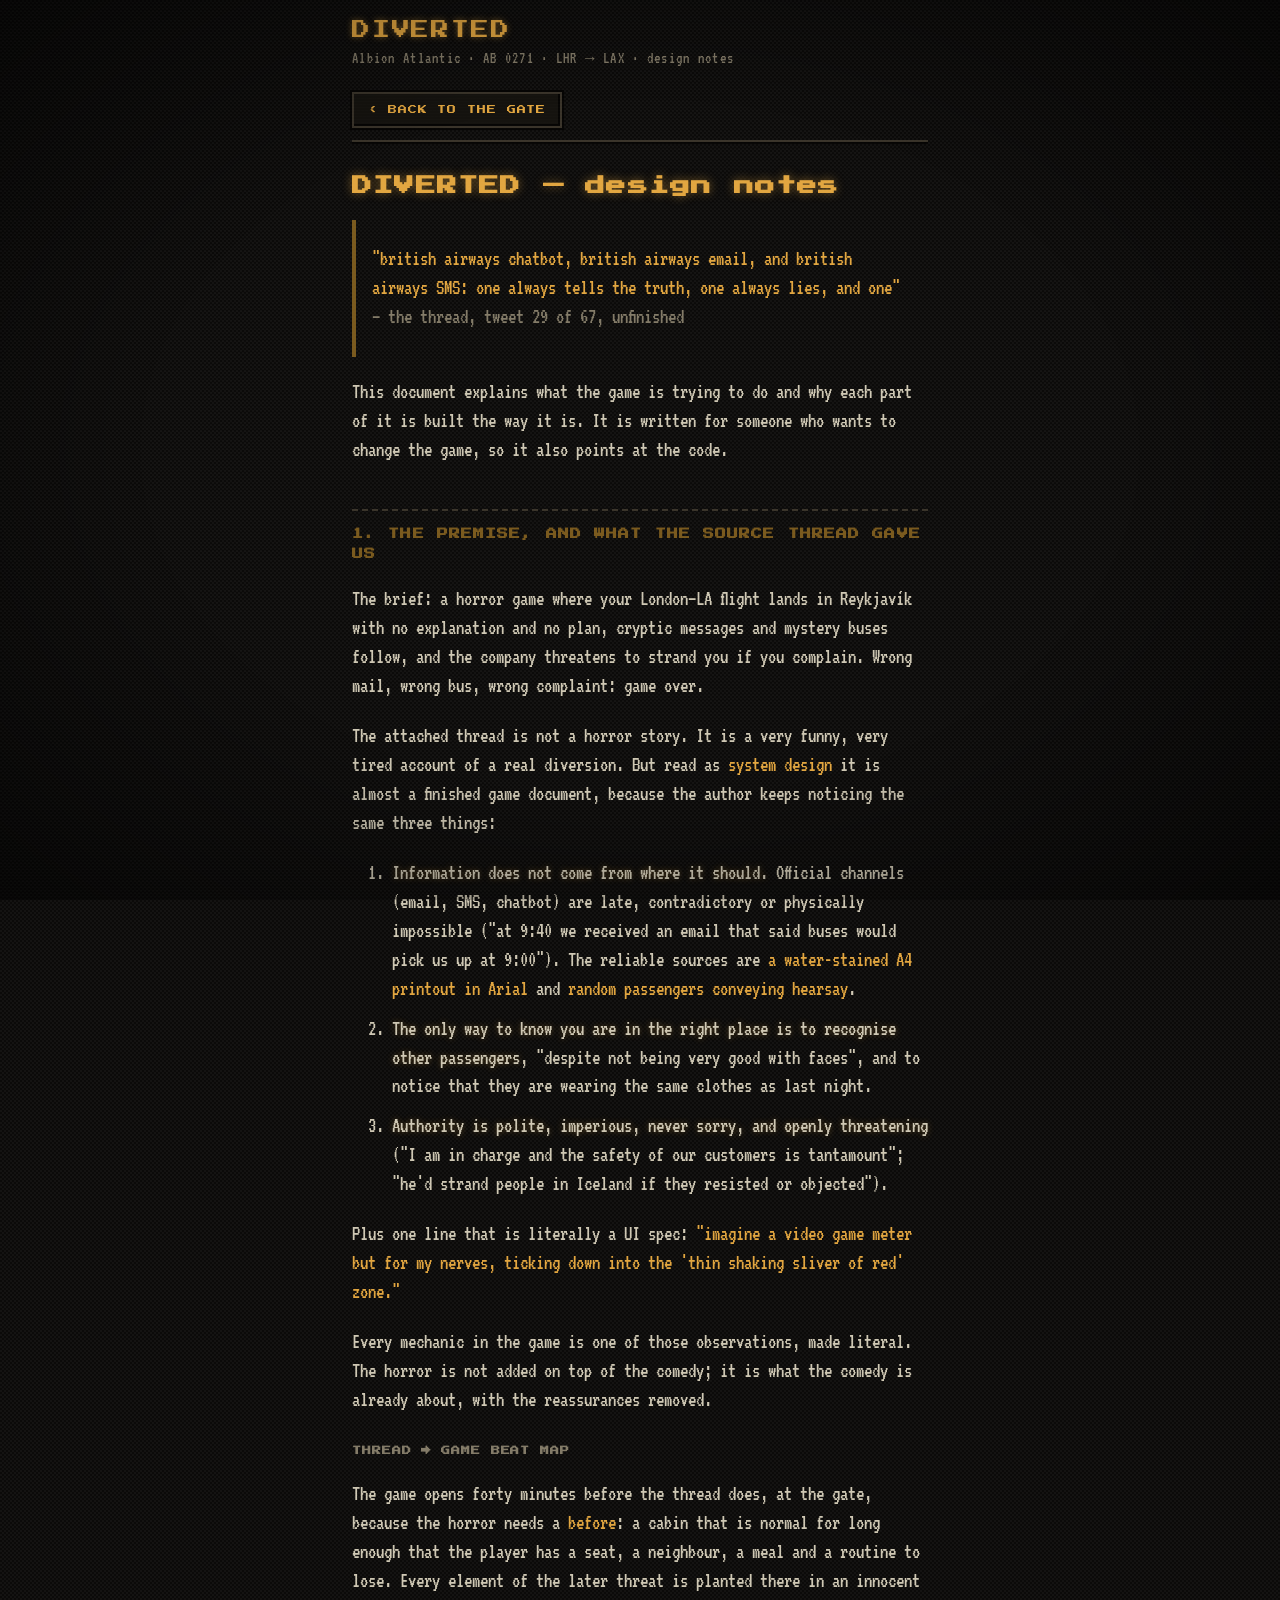
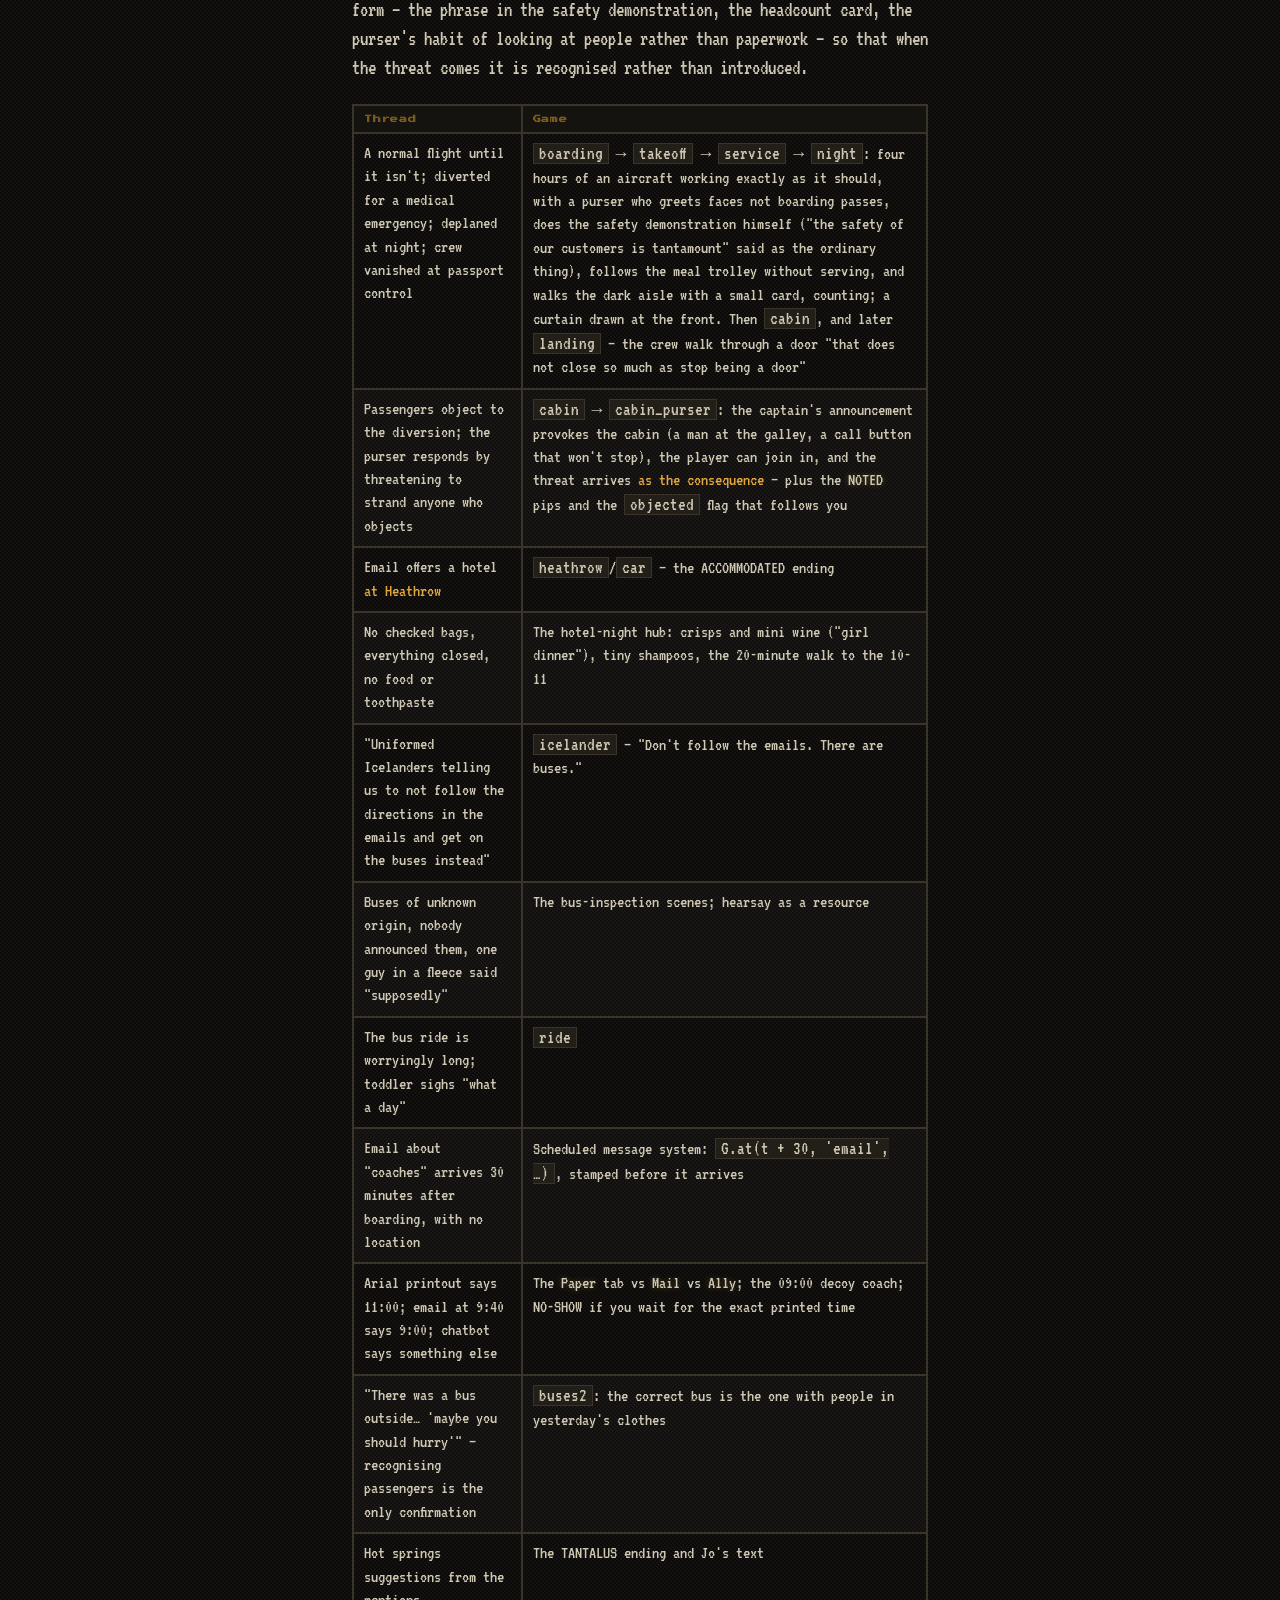
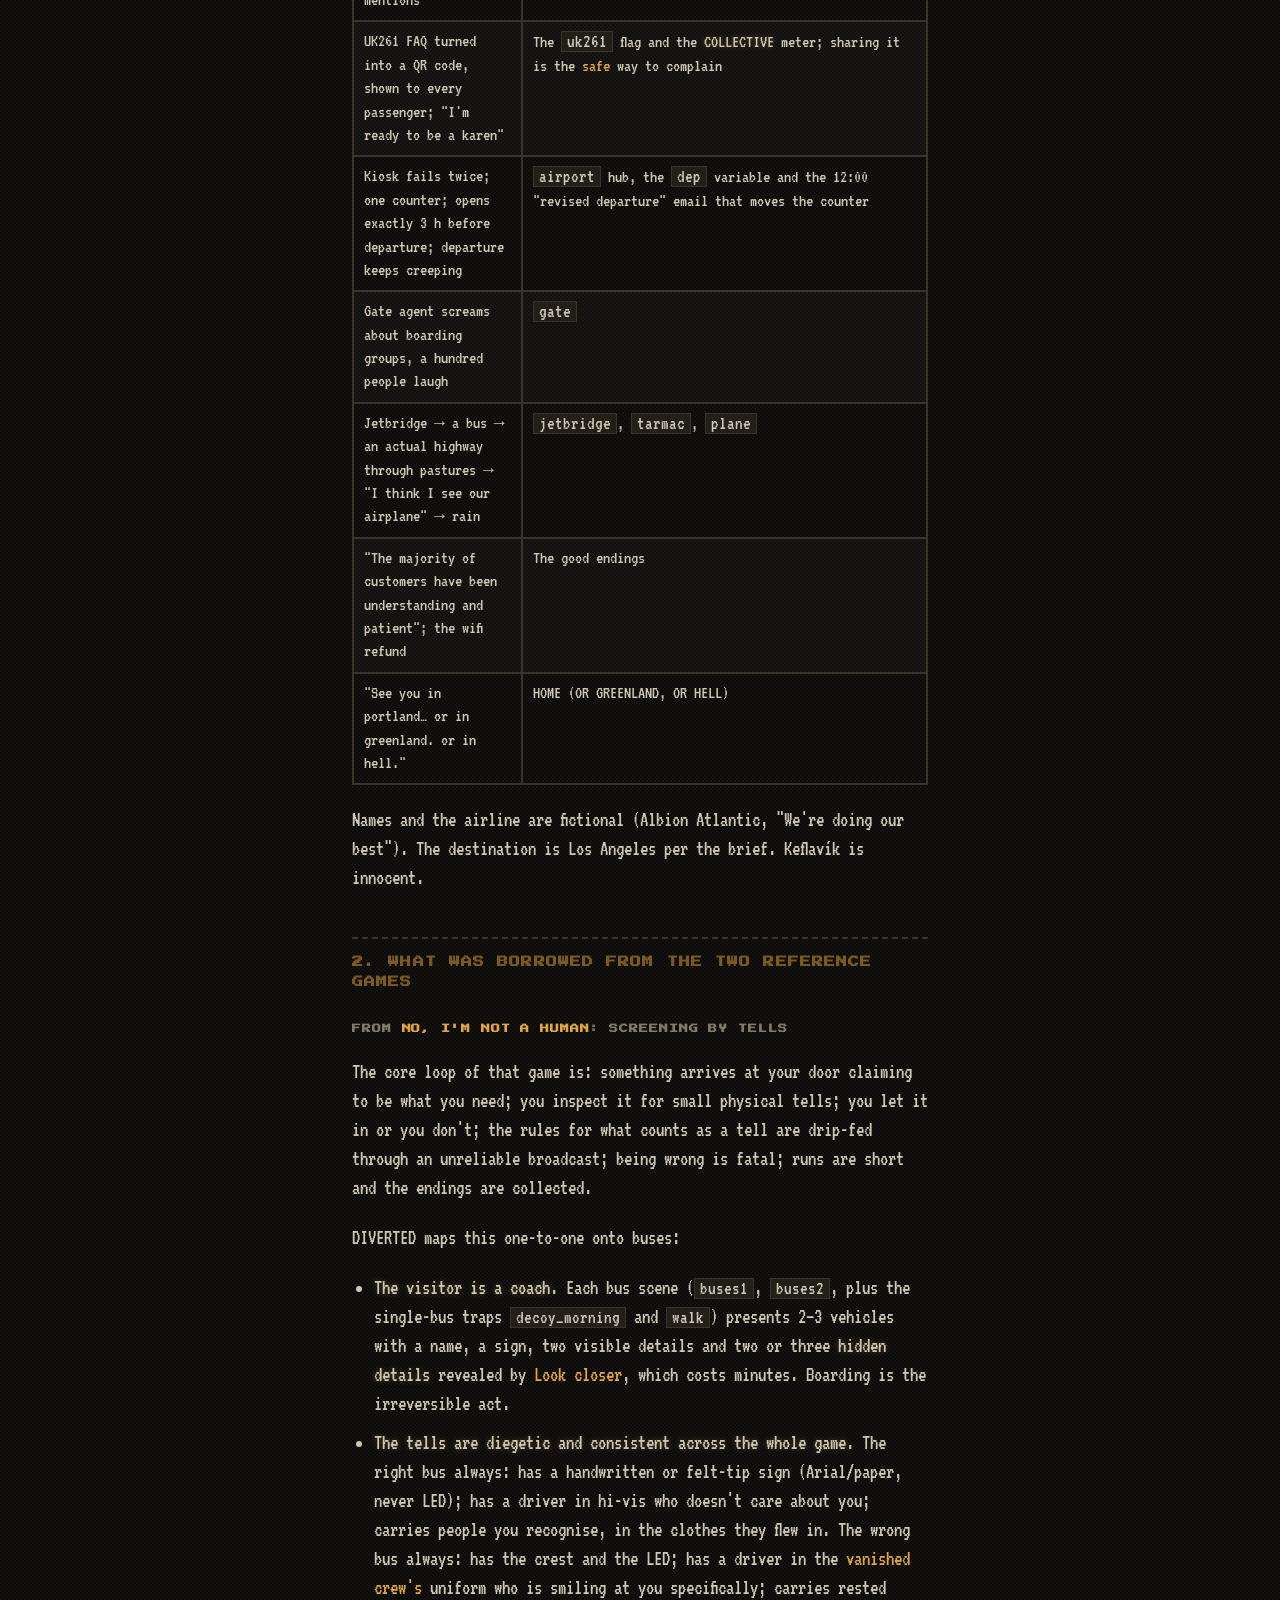
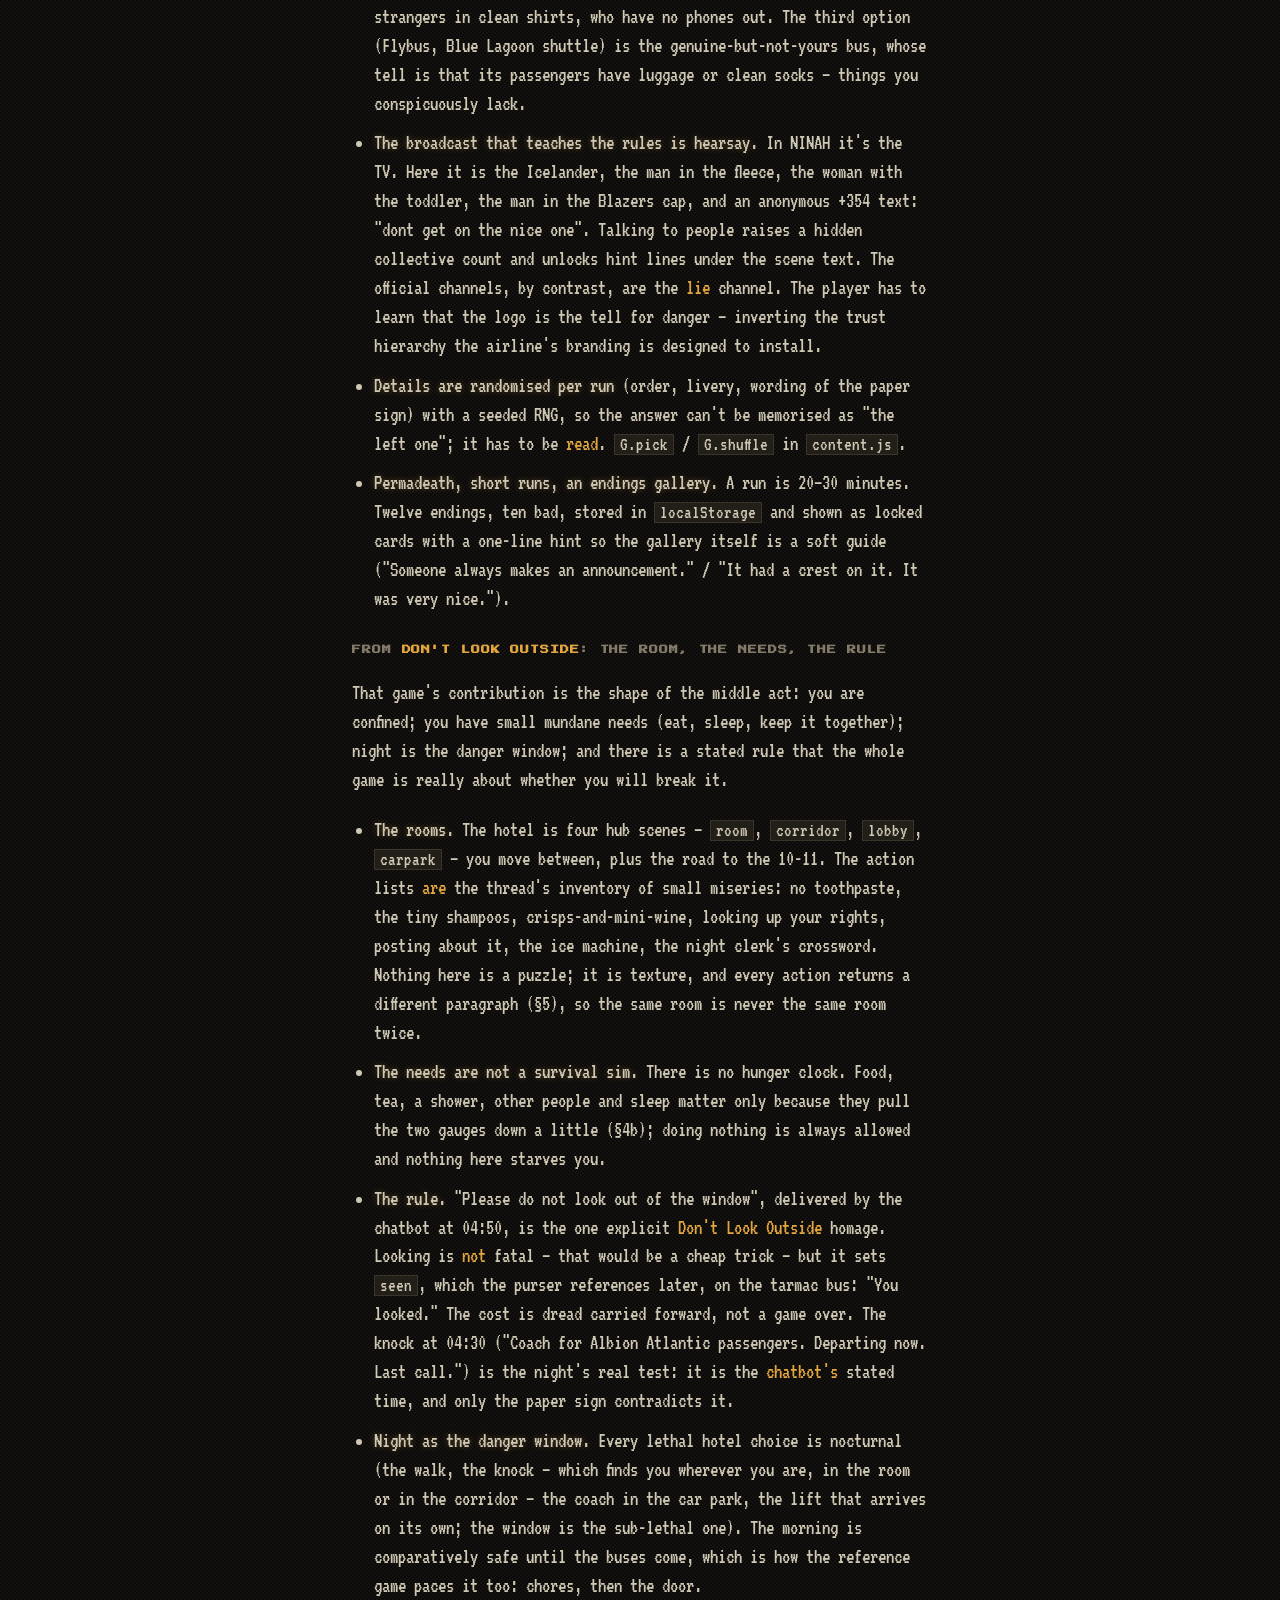
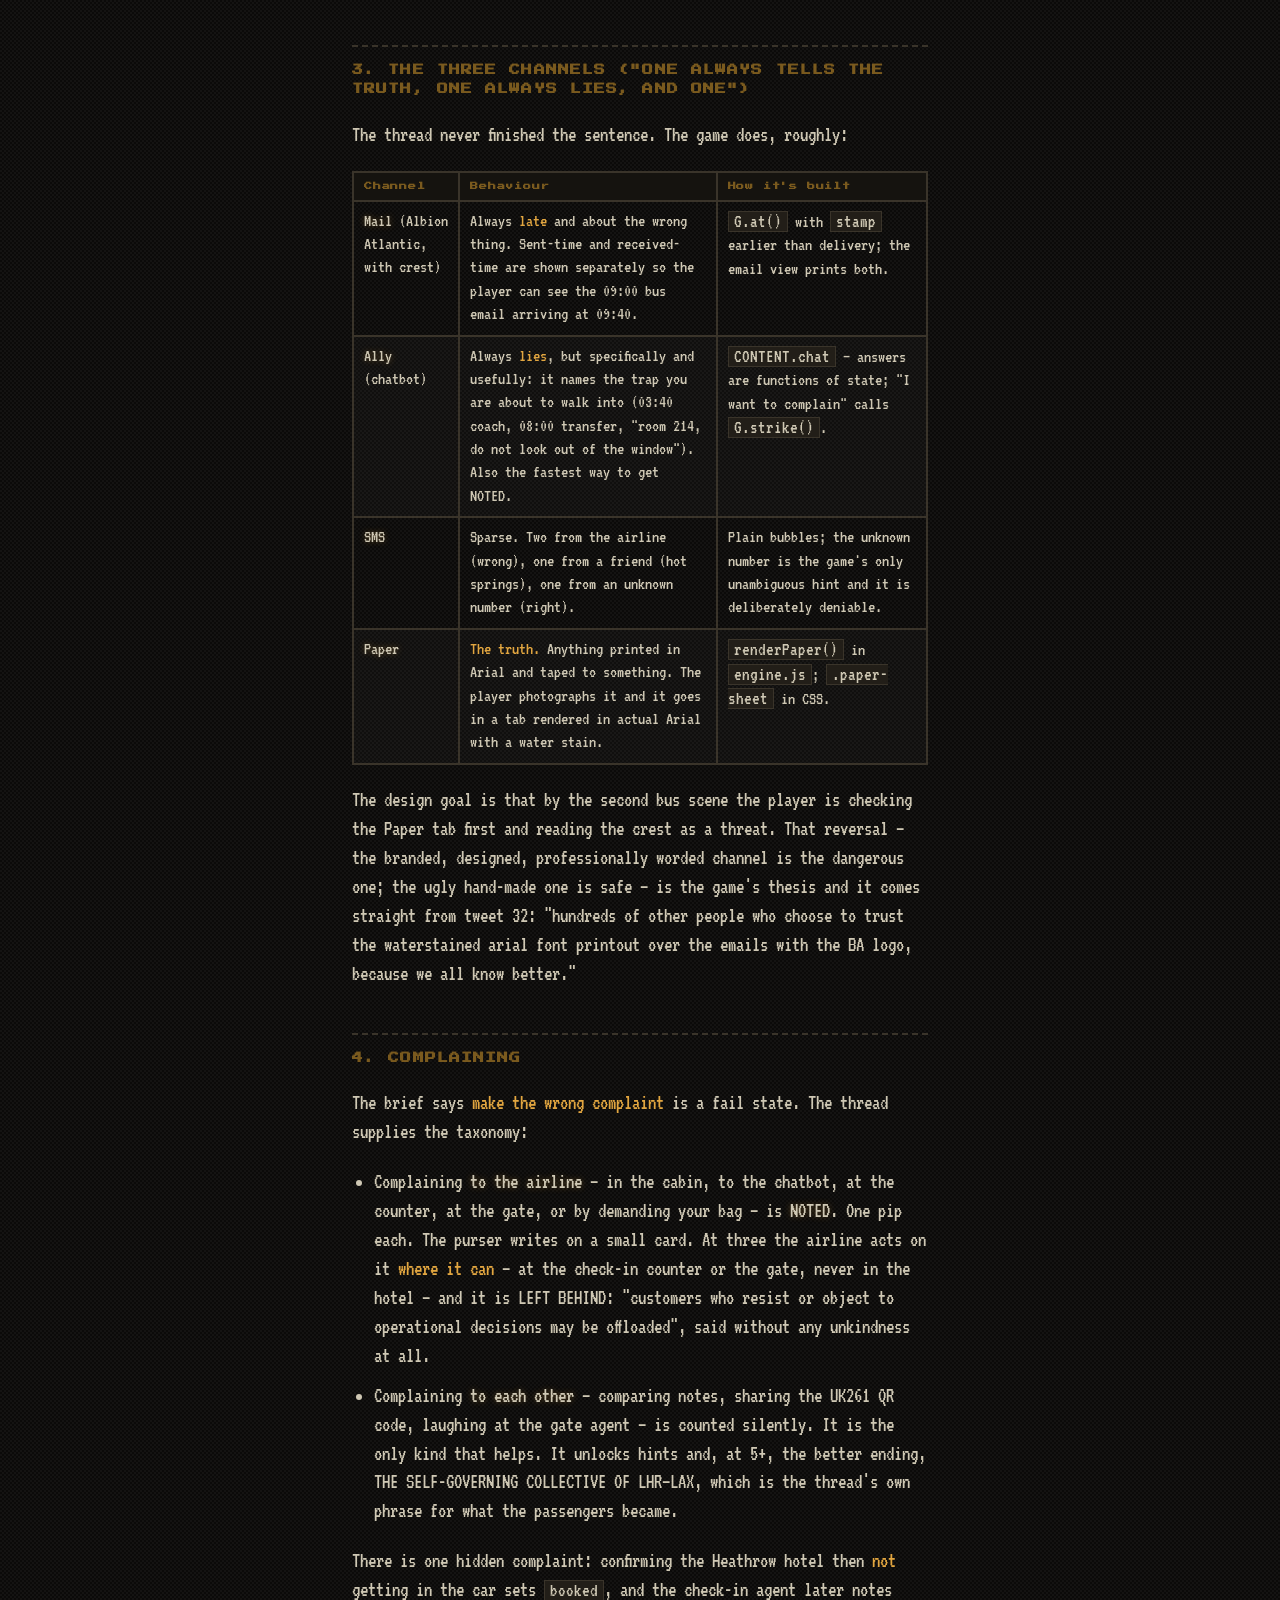
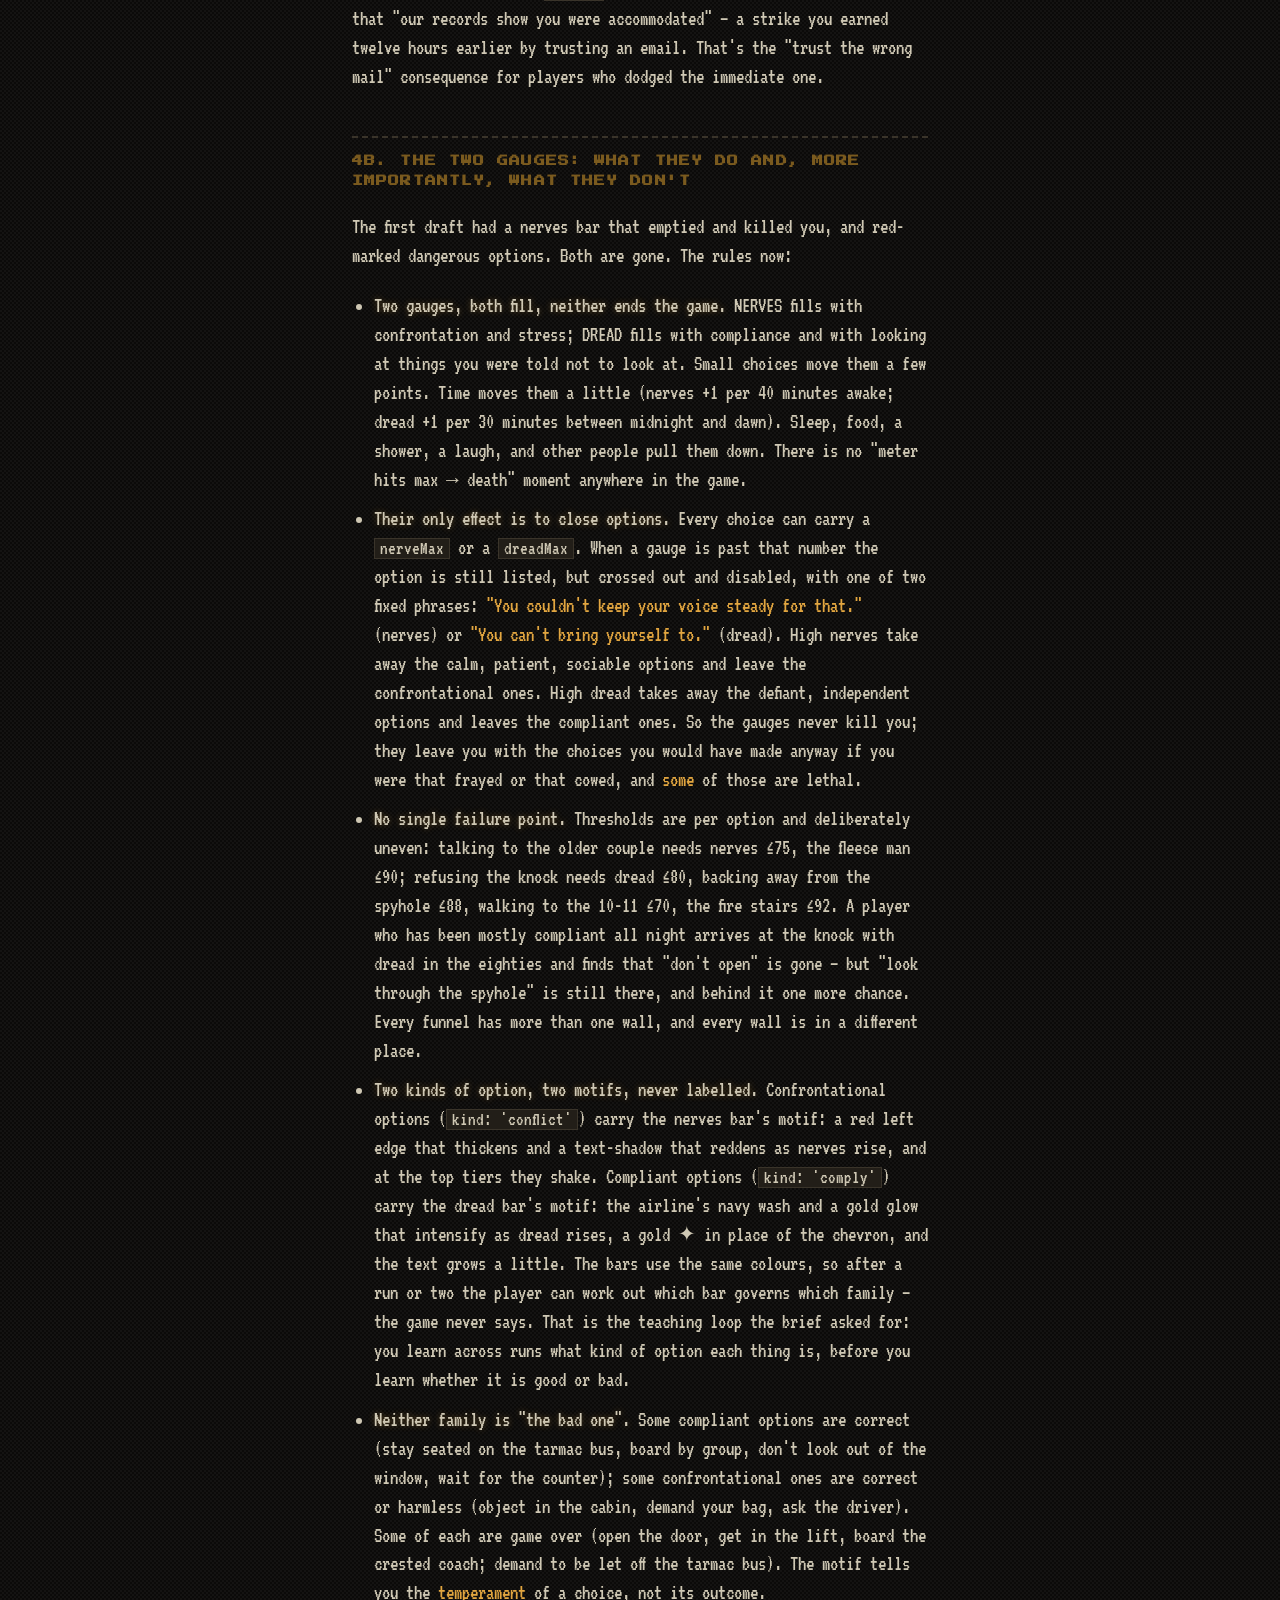
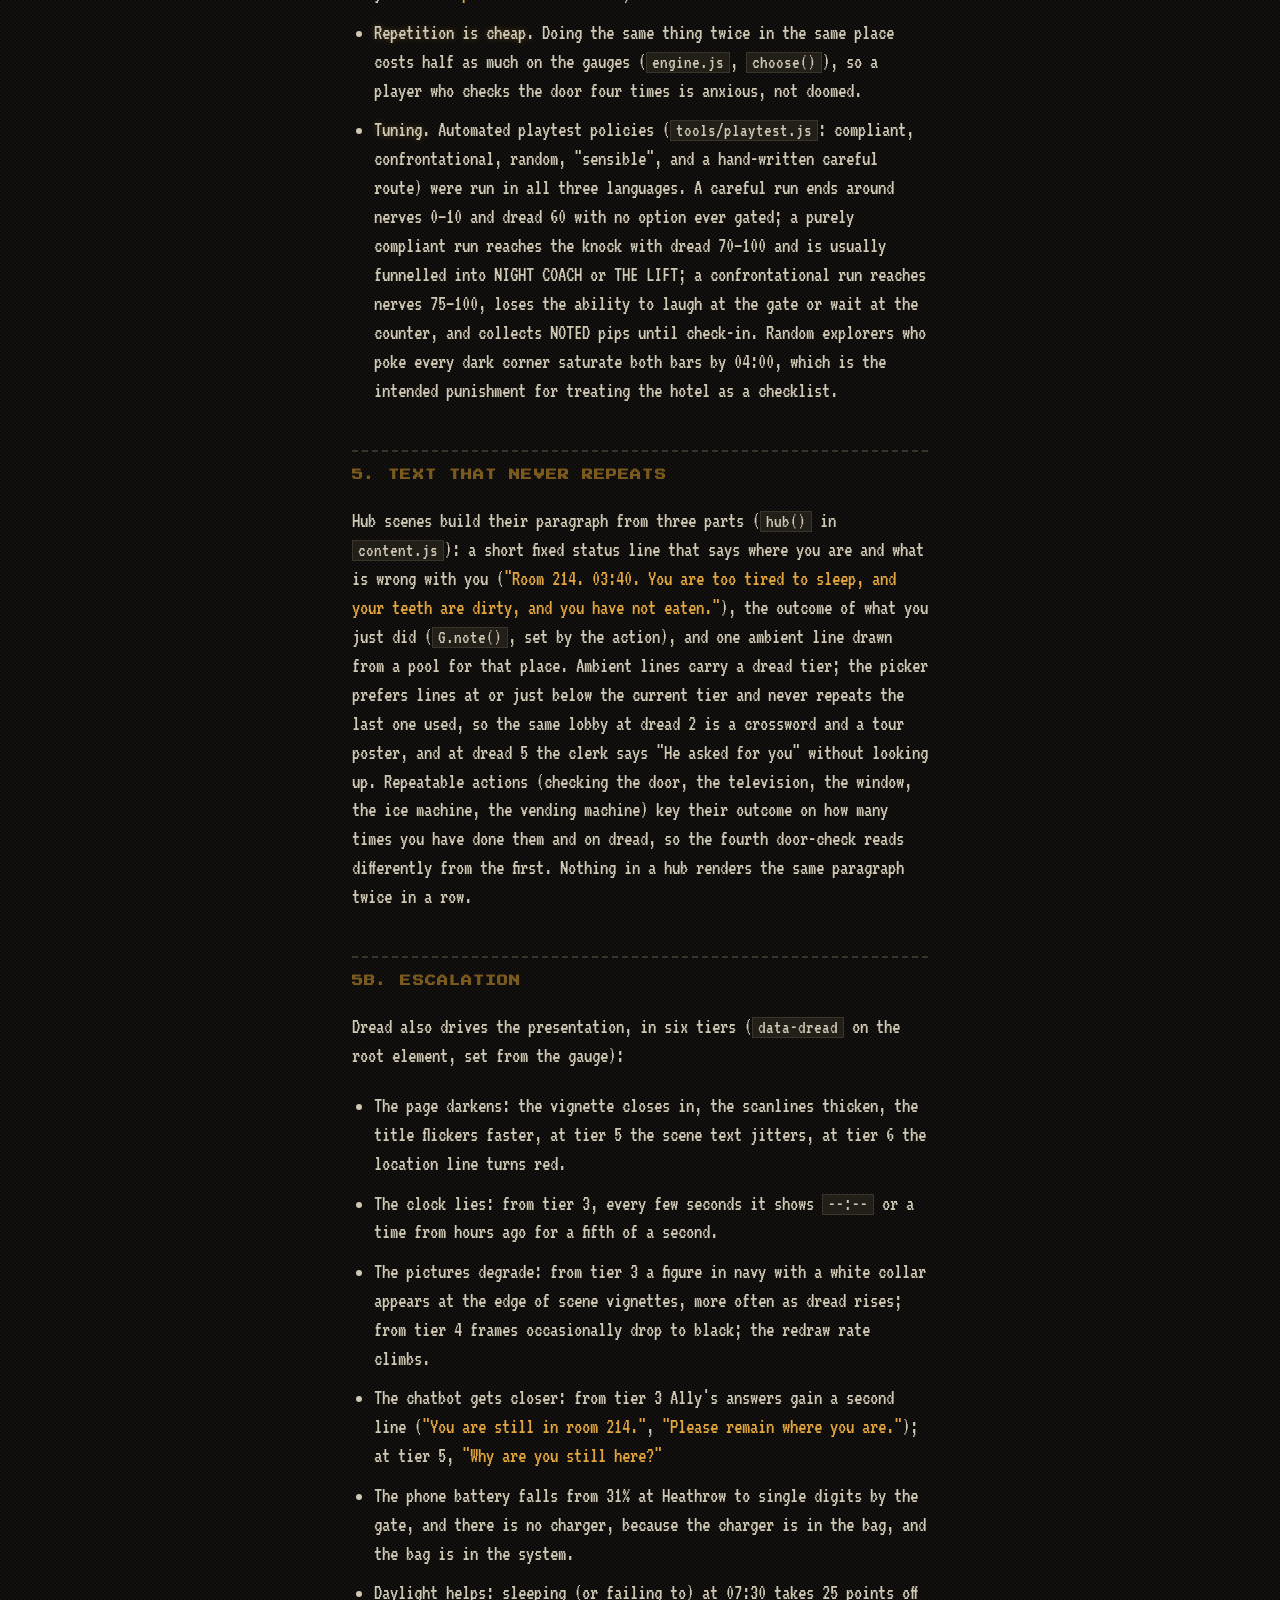
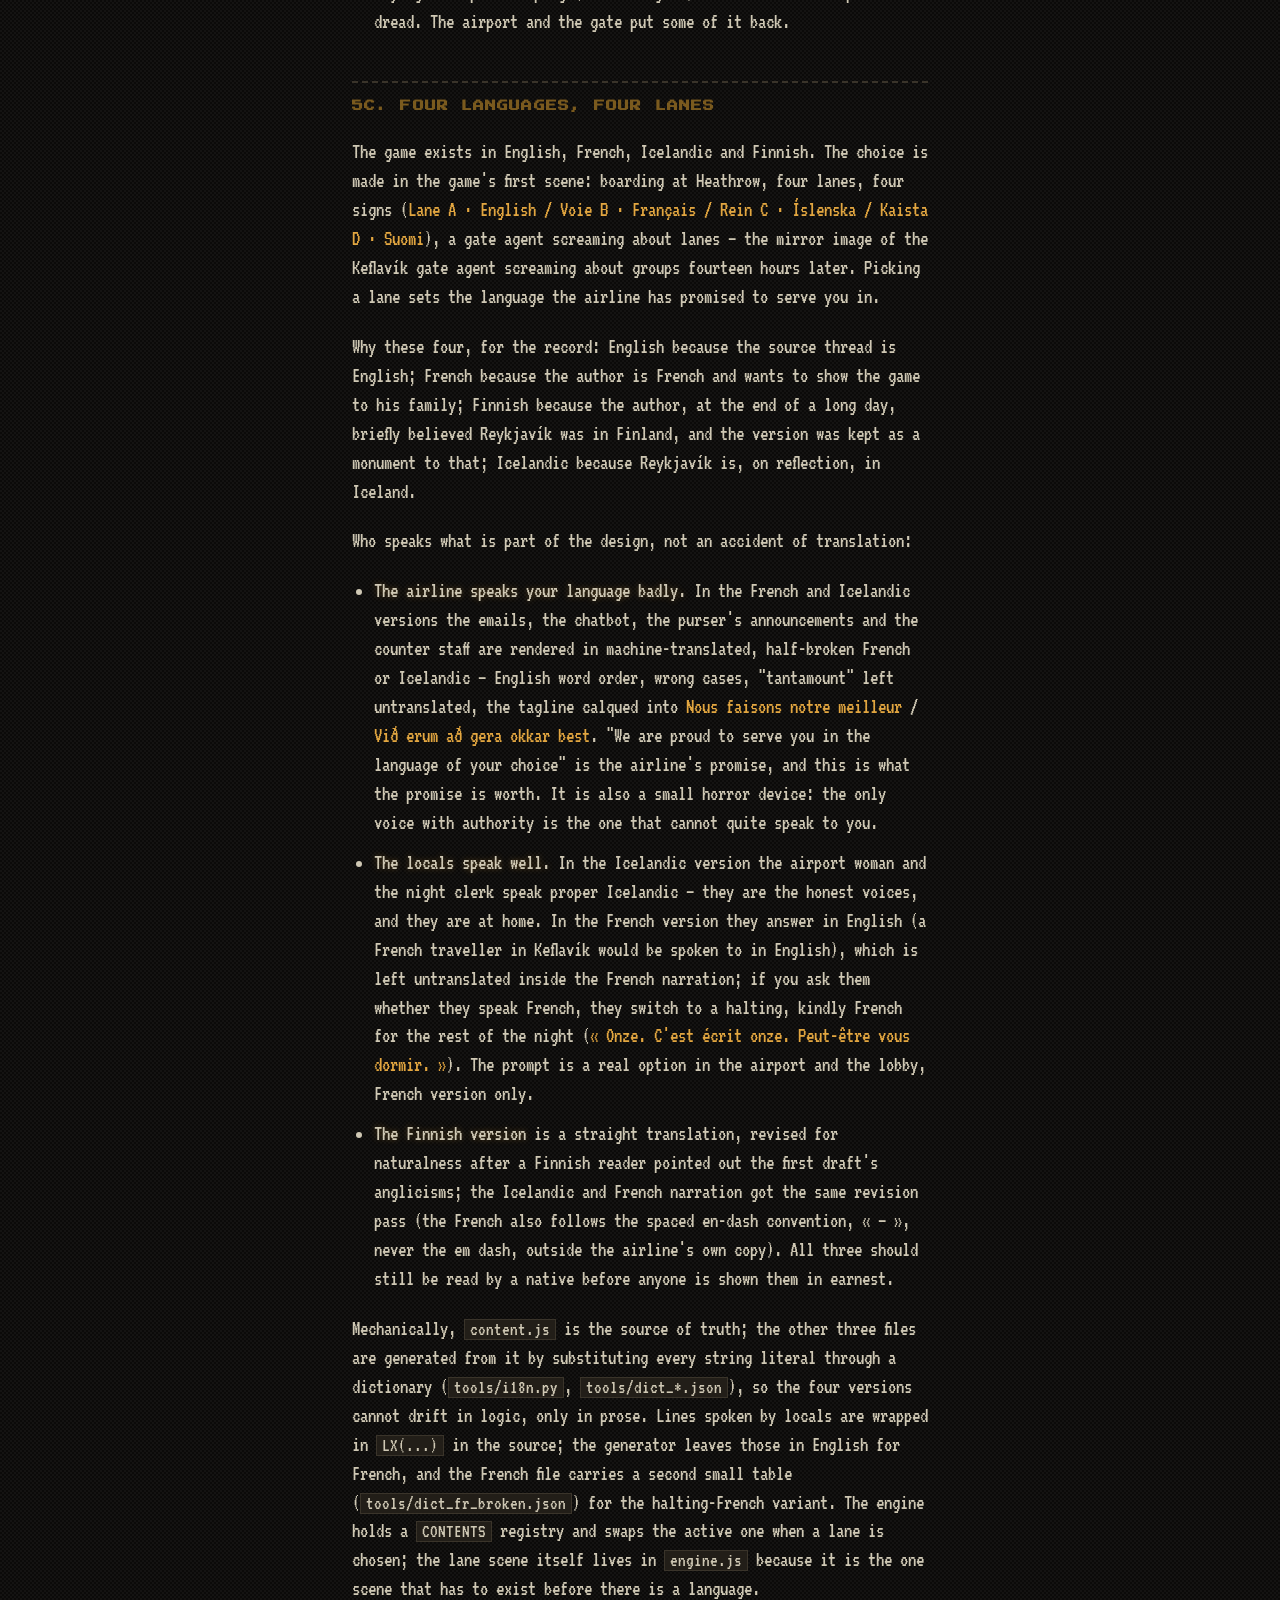
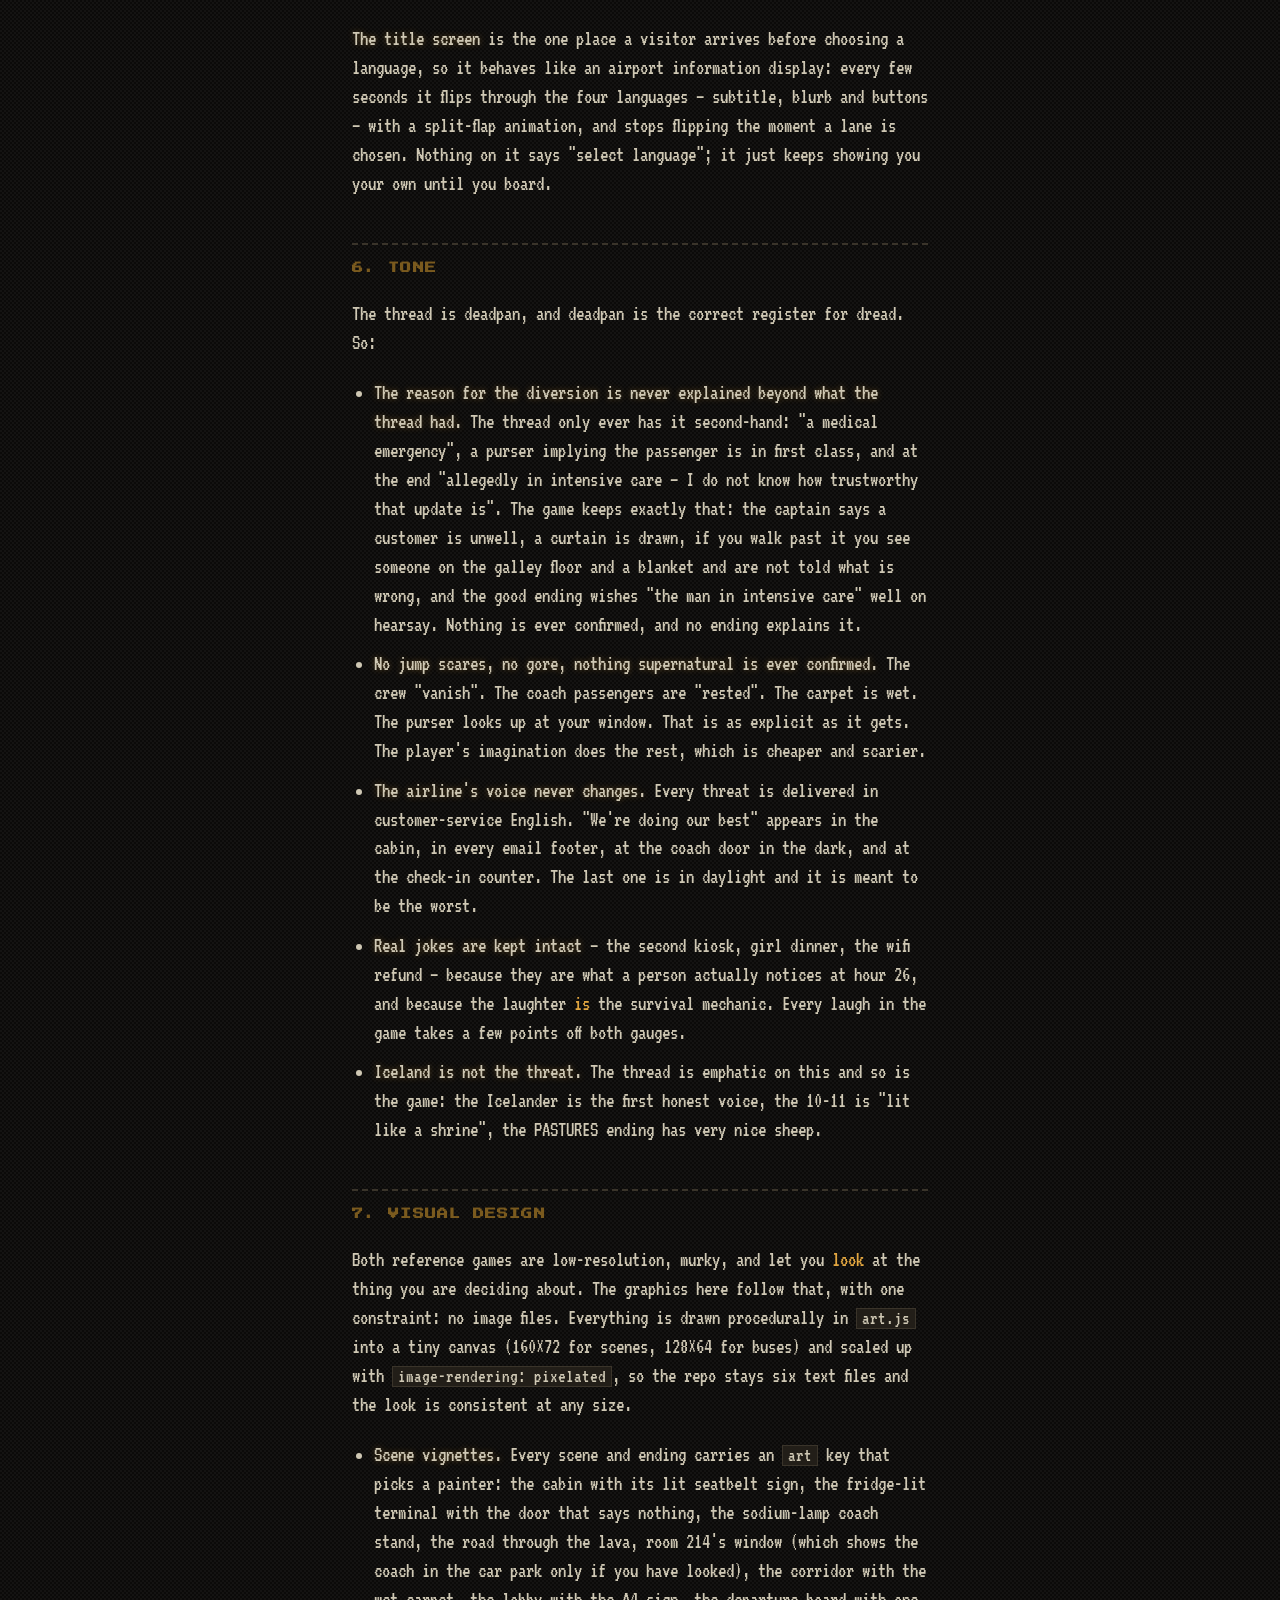
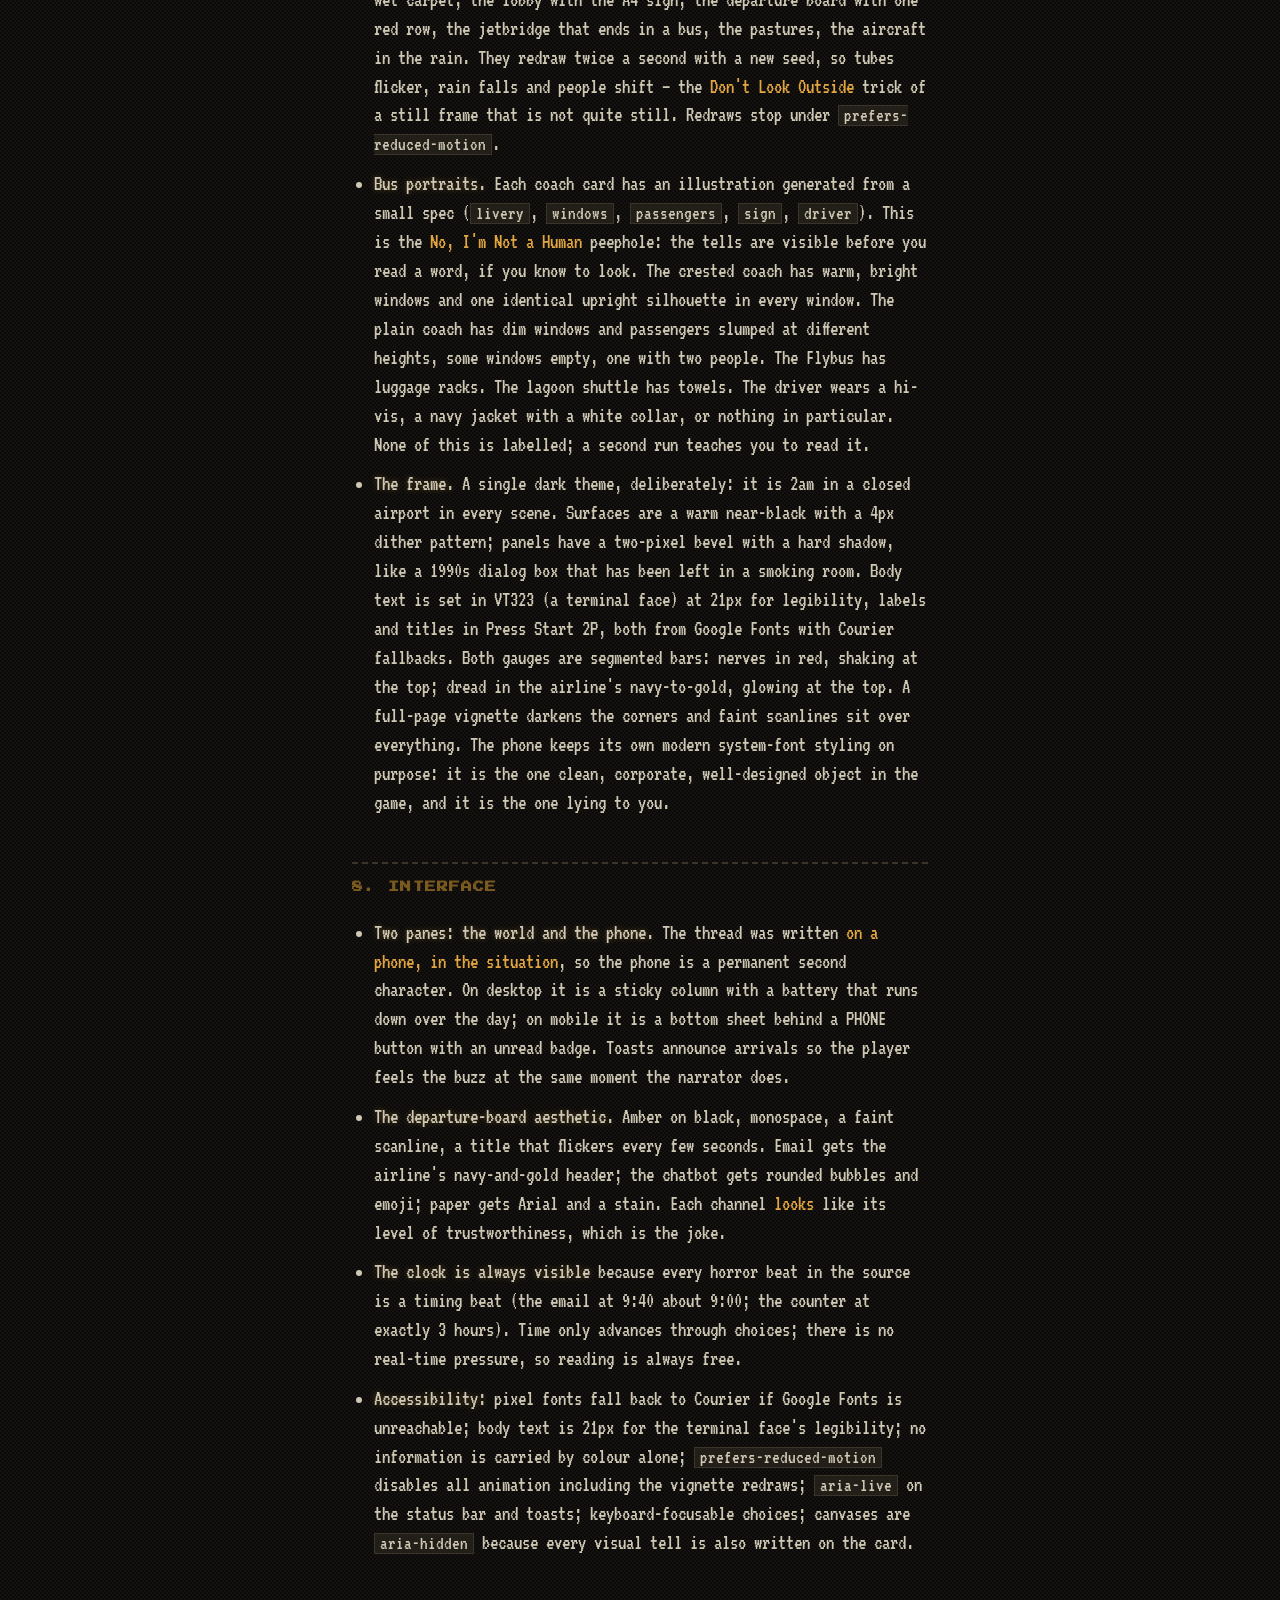
==== design.html @ 7b379f45 "Add files via upload" ====
<!doctype html>
<html lang="en">
<head>
<meta charset="utf-8">
<meta name="viewport" content="width=device-width, initial-scale=1">
<title>DIVERTED — design notes</title>
<link rel="preconnect" href="https://fonts.googleapis.com">
<link rel="preconnect" href="https://fonts.gstatic.com" crossorigin>
<link rel="stylesheet" href="https://fonts.googleapis.com/css2?family=VT323&family=Press+Start+2P&display=swap">
<link rel="stylesheet" href="style.css">
<style>
  .doc { max-width: 76ch; margin: 0 auto; padding: 0 16px 60px; }
  .doc .topbar { margin-bottom: 28px; }
  .doc h1 { font-family: var(--pixel); font-size: 20px; line-height: 1.6; color: var(--amber); letter-spacing: .06em; text-shadow: 0 0 10px rgba(226,166,64,.5); margin: 24px 0 18px; }
  .doc h2 { font-family: var(--pixel); font-size: 11px; line-height: 1.8; color: var(--amber-dim); letter-spacing: .1em; text-transform: uppercase; margin: 44px 0 14px; padding-top: 14px; border-top: 2px dashed var(--edge); }
  .doc h3 { font-family: var(--pixel); font-size: 9px; line-height: 1.8; color: var(--ink-dim); letter-spacing: .1em; text-transform: uppercase; margin: 28px 0 10px; }
  .doc p, .doc li { font-size: 21px; line-height: 1.38; }
  .doc ul { padding-left: 22px; }
  .doc li { margin: 0 0 .5em; }
  .doc strong { color: var(--ink); font-weight: normal; text-shadow: 0 0 6px rgba(226,166,64,.35); }
  .doc em { color: var(--amber); font-style: normal; }
  .doc code { font-family: var(--term); background: var(--bg-3); padding: 0 5px; border: 1px solid var(--edge); font-size: 19px; }
  .doc pre { overflow-x: auto; background: var(--bg-2); border: 2px solid var(--edge); box-shadow: inset -2px -2px 0 var(--edge-dark), 0 0 0 2px var(--edge-dark); padding: 12px; font-family: var(--term); font-size: 18px; }
  .doc pre code { background: none; border: 0; padding: 0; }
  .doc blockquote { border-left: 4px solid var(--amber-dim); margin: 0; padding: 4px 16px; color: var(--ink-dim); }
  .doc .tablewrap { overflow-x: auto; margin: 16px 0; }
  .doc table { border-collapse: collapse; width: 100%; font-size: 18px; line-height: 1.3; }
  .doc th, .doc td { text-align: left; vertical-align: top; padding: 8px 10px; border: 2px solid var(--edge); }
  .doc th { font-family: var(--pixel); font-size: 8px; letter-spacing: .1em; color: var(--amber-dim); background: var(--bg-2); }
  .doc tr:nth-child(even) td { background: rgba(255,255,255,.02); }
  .doc a { color: var(--amber); }
  .back { display: inline-block; margin: 10px 0 0; font-family: var(--pixel); font-size: 9px; letter-spacing: .1em; color: var(--amber); text-decoration: none; border: 2px solid var(--edge); padding: 10px 14px; box-shadow: inset -2px -2px 0 var(--edge-dark), 0 0 0 2px var(--edge-dark); background: var(--bg-2); }
  .back:hover { color: #fff; }
</style>
</head>
<body>
<div class="doc">
  <header class="topbar">
    <div class="brand">
      <span class="brand-title">DIVERTED</span>
      <span class="brand-sub">Albion Atlantic · AB 0271 · LHR → LAX · design notes</span>
    </div>
    <a class="back" href="index.html">‹ BACK TO THE GATE</a>
  </header>
  <h1>DIVERTED — design notes</h1>
<blockquote>
<p><em>"british airways chatbot, british airways email, and british airways SMS: one always tells the truth, one always lies, and one"</em>
— the thread, tweet 29 of 67, unfinished</p>
</blockquote>
<p>This document explains what the game is trying to do and why each part of it is built the way it is. It is written for someone who wants to change the game, so it also points at the code.</p>
<h2>1. The premise, and what the source thread gave us</h2>
<p>The brief: a horror game where your London–LA flight lands in Reykjavík with no explanation and no plan, cryptic messages and mystery buses follow, and the company threatens to strand you if you complain. Wrong mail, wrong bus, wrong complaint: game over.</p>
<p>The attached thread is not a horror story. It is a very funny, very tired account of a real diversion. But read as <em>system design</em> it is almost a finished game document, because the author keeps noticing the same three things:</p>
<ol>
<li><strong>Information does not come from where it should.</strong> Official channels (email, SMS, chatbot) are late, contradictory or physically impossible ("at 9:40 we received an email that said buses would pick us up at 9:00"). The reliable sources are <em>a water-stained A4 printout in Arial</em> and <em>random passengers conveying hearsay</em>.</li>
<li><strong>The only way to know you are in the right place is to recognise other passengers</strong>, "despite not being very good with faces", and to notice that they are wearing the same clothes as last night.</li>
<li><strong>Authority is polite, imperious, never sorry, and openly threatening</strong> ("I am in charge and the safety of our customers is tantamount"; "he'd strand people in Iceland if they resisted or objected").</li>
</ol>
<p>Plus one line that is literally a UI spec: <em>"imagine a video game meter but for my nerves, ticking down into the 'thin shaking sliver of red' zone."</em></p>
<p>Every mechanic in the game is one of those observations, made literal. The horror is not added on top of the comedy; it is what the comedy is already about, with the reassurances removed.</p>
<h3>Thread → game beat map</h3>
<p>The game opens forty minutes before the thread does, at the gate, because the horror needs a <em>before</em>: a cabin that is normal for long enough that the player has a seat, a neighbour, a meal and a routine to lose. Every element of the later threat is planted there in an innocent form — the phrase in the safety demonstration, the headcount card, the purser's habit of looking at people rather than paperwork — so that when the threat comes it is recognised rather than introduced.</p>
<div class="tablewrap"><table>
<thead>
<tr>
<th>Thread</th>
<th>Game</th>
</tr>
</thead>
<tbody>
<tr>
<td>A normal flight until it isn't; diverted for a medical emergency; deplaned at night; crew vanished at passport control</td>
<td><code>boarding</code> → <code>takeoff</code> → <code>service</code> → <code>night</code>: four hours of an aircraft working exactly as it should, with a purser who greets faces not boarding passes, does the safety demonstration himself ("the safety of our customers is tantamount" said as the ordinary thing), follows the meal trolley without serving, and walks the dark aisle with a small card, counting; a curtain drawn at the front. Then <code>cabin</code>, and later <code>landing</code> — the crew walk through a door "that does not close so much as stop being a door"</td>
</tr>
<tr>
<td>Passengers object to the diversion; the purser responds by threatening to strand anyone who objects</td>
<td><code>cabin</code> → <code>cabin_purser</code>: the captain's announcement provokes the cabin (a man at the galley, a call button that won't stop), the player can join in, and the threat arrives <em>as the consequence</em> — plus the <strong>NOTED</strong> pips and the <code>objected</code> flag that follows you</td>
</tr>
<tr>
<td>Email offers a hotel <em>at Heathrow</em></td>
<td><code>heathrow</code>/<code>car</code> — the ACCOMMODATED ending</td>
</tr>
<tr>
<td>No checked bags, everything closed, no food or toothpaste</td>
<td>The hotel-night hub: crisps and mini wine ("girl dinner"), tiny shampoos, the 20-minute walk to the 10-11</td>
</tr>
<tr>
<td>"Uniformed Icelanders telling us to not follow the directions in the emails and get on the buses instead"</td>
<td><code>icelander</code> — "Don't follow the emails. There are buses."</td>
</tr>
<tr>
<td>Buses of unknown origin, nobody announced them, one guy in a fleece said "supposedly"</td>
<td>The bus-inspection scenes; hearsay as a resource</td>
</tr>
<tr>
<td>The bus ride is worryingly long; toddler sighs "what a day"</td>
<td><code>ride</code></td>
</tr>
<tr>
<td>Email about "coaches" arrives 30 minutes after boarding, with no location</td>
<td>Scheduled message system: <code>G.at(t + 30, 'email', …)</code>, stamped before it arrives</td>
</tr>
<tr>
<td>Arial printout says 11:00; email at 9:40 says 9:00; chatbot says something else</td>
<td>The <strong>Paper</strong> tab vs <strong>Mail</strong> vs <strong>Ally</strong>; the 09:00 decoy coach; NO-SHOW if you wait for the exact printed time</td>
</tr>
<tr>
<td>"There was a bus outside… 'maybe you should hurry'" — recognising passengers is the only confirmation</td>
<td><code>buses2</code>: the correct bus is the one with people in yesterday's clothes</td>
</tr>
<tr>
<td>Hot springs suggestions from the mentions</td>
<td>The TANTALUS ending and Jo's text</td>
</tr>
<tr>
<td>UK261 FAQ turned into a QR code, shown to every passenger; "I'm ready to be a karen"</td>
<td>The <code>uk261</code> flag and the <strong>COLLECTIVE</strong> meter; sharing it is the <em>safe</em> way to complain</td>
</tr>
<tr>
<td>Kiosk fails twice; one counter; opens exactly 3 h before departure; departure keeps creeping</td>
<td><code>airport</code> hub, the <code>dep</code> variable and the 12:00 "revised departure" email that moves the counter</td>
</tr>
<tr>
<td>Gate agent screams about boarding groups, a hundred people laugh</td>
<td><code>gate</code></td>
</tr>
<tr>
<td>Jetbridge → a bus → an actual highway through pastures → "I think I see our airplane" → rain</td>
<td><code>jetbridge</code>, <code>tarmac</code>, <code>plane</code></td>
</tr>
<tr>
<td>"The majority of customers have been understanding and patient"; the wifi refund</td>
<td>The good endings</td>
</tr>
<tr>
<td>"See you in portland… or in greenland. or in hell."</td>
<td>HOME (OR GREENLAND, OR HELL)</td>
</tr>
</tbody>
</table></div>
<p>Names and the airline are fictional (Albion Atlantic, "We're doing our best"). The destination is Los Angeles per the brief. Keflavík is innocent.</p>
<h2>2. What was borrowed from the two reference games</h2>
<h3>From <em>No, I'm Not a Human</em>: screening by tells</h3>
<p>The core loop of that game is: something arrives at your door claiming to be what you need; you inspect it for small physical tells; you let it in or you don't; the rules for what counts as a tell are drip-fed through an unreliable broadcast; being wrong is fatal; runs are short and the endings are collected.</p>
<p>DIVERTED maps this one-to-one onto buses:</p>
<ul>
<li><strong>The visitor is a coach.</strong> Each bus scene (<code>buses1</code>, <code>buses2</code>, plus the single-bus traps <code>decoy_morning</code> and <code>walk</code>) presents 2–3 vehicles with a name, a sign, two visible details and two or three <strong>hidden details</strong> revealed by <em>Look closer</em>, which costs minutes. Boarding is the irreversible act.</li>
<li><strong>The tells are diegetic and consistent across the whole game.</strong> The right bus always: has a handwritten or felt-tip sign (Arial/paper, never LED); has a driver in hi-vis who doesn't care about you; carries people you recognise, in the clothes they flew in. The wrong bus always: has the crest and the LED; has a driver in the <em>vanished crew's</em> uniform who is smiling at you specifically; carries rested strangers in clean shirts, who have no phones out. The third option (Flybus, Blue Lagoon shuttle) is the genuine-but-not-yours bus, whose tell is that its passengers have luggage or clean socks — things you conspicuously lack.</li>
<li><strong>The broadcast that teaches the rules is hearsay.</strong> In NINAH it's the TV. Here it is the Icelander, the man in the fleece, the woman with the toddler, the man in the Blazers cap, and an anonymous +354 text: "dont get on the nice one". Talking to people raises a hidden collective count and unlocks hint lines under the scene text. The official channels, by contrast, are the <em>lie</em> channel. The player has to learn that the logo is the tell for danger — inverting the trust hierarchy the airline's branding is designed to install.</li>
<li><strong>Details are randomised per run</strong> (order, livery, wording of the paper sign) with a seeded RNG, so the answer can't be memorised as "the left one"; it has to be <em>read</em>. <code>G.pick</code> / <code>G.shuffle</code> in <code>content.js</code>.</li>
<li><strong>Permadeath, short runs, an endings gallery.</strong> A run is 20–30 minutes. Twelve endings, ten bad, stored in <code>localStorage</code> and shown as locked cards with a one-line hint so the gallery itself is a soft guide ("Someone always makes an announcement." / "It had a crest on it. It was very nice.").</li>
</ul>
<h3>From <em>Don't Look Outside</em>: the room, the needs, the rule</h3>
<p>That game's contribution is the shape of the middle act: you are confined; you have small mundane needs (eat, sleep, keep it together); night is the danger window; and there is a stated rule that the whole game is really about whether you will break it.</p>
<ul>
<li><strong>The rooms.</strong> The hotel is four hub scenes — <code>room</code>, <code>corridor</code>, <code>lobby</code>, <code>carpark</code> — you move between, plus the road to the 10-11. The action lists <em>are</em> the thread's inventory of small miseries: no toothpaste, the tiny shampoos, crisps-and-mini-wine, looking up your rights, posting about it, the ice machine, the night clerk's crossword. Nothing here is a puzzle; it is texture, and every action returns a different paragraph (§5), so the same room is never the same room twice.</li>
<li><strong>The needs are not a survival sim.</strong> There is no hunger clock. Food, tea, a shower, other people and sleep matter only because they pull the two gauges down a little (§4b); doing nothing is always allowed and nothing here starves you.</li>
<li><strong>The rule.</strong> "Please do not look out of the window", delivered by the chatbot at 04:50, is the one explicit <em>Don't Look Outside</em> homage. Looking is <em>not</em> fatal — that would be a cheap trick — but it sets <code>seen</code>, which the purser references later, on the tarmac bus: "You looked." The cost is dread carried forward, not a game over. The knock at 04:30 ("Coach for Albion Atlantic passengers. Departing now. Last call.") is the night's real test: it is the <em>chatbot's</em> stated time, and only the paper sign contradicts it.</li>
<li><strong>Night as the danger window.</strong> Every lethal hotel choice is nocturnal (the walk, the knock — which finds you wherever you are, in the room or in the corridor — the coach in the car park, the lift that arrives on its own; the window is the sub-lethal one). The morning is comparatively safe until the buses come, which is how the reference game paces it too: chores, then the door.</li>
</ul>
<h2>3. The three channels ("one always tells the truth, one always lies, and one")</h2>
<p>The thread never finished the sentence. The game does, roughly:</p>
<div class="tablewrap"><table>
<thead>
<tr>
<th>Channel</th>
<th>Behaviour</th>
<th>How it's built</th>
</tr>
</thead>
<tbody>
<tr>
<td><strong>Mail</strong> (Albion Atlantic, with crest)</td>
<td>Always <em>late</em> and about the wrong thing. Sent-time and received-time are shown separately so the player can see the 09:00 bus email arriving at 09:40.</td>
<td><code>G.at()</code> with <code>stamp</code> earlier than delivery; the email view prints both.</td>
</tr>
<tr>
<td><strong>Ally</strong> (chatbot)</td>
<td>Always <em>lies</em>, but specifically and usefully: it names the trap you are about to walk into (03:40 coach, 08:00 transfer, "room 214, do not look out of the window"). Also the fastest way to get NOTED.</td>
<td><code>CONTENT.chat</code> — answers are functions of state; "I want to complain" calls <code>G.strike()</code>.</td>
</tr>
<tr>
<td><strong>SMS</strong></td>
<td>Sparse. Two from the airline (wrong), one from a friend (hot springs), one from an unknown number (right).</td>
<td>Plain bubbles; the unknown number is the game's only unambiguous hint and it is deliberately deniable.</td>
</tr>
<tr>
<td><strong>Paper</strong></td>
<td><em>The truth.</em> Anything printed in Arial and taped to something. The player photographs it and it goes in a tab rendered in actual Arial with a water stain.</td>
<td><code>renderPaper()</code> in <code>engine.js</code>; <code>.paper-sheet</code> in CSS.</td>
</tr>
</tbody>
</table></div>
<p>The design goal is that by the second bus scene the player is checking the Paper tab first and reading the crest as a threat. That reversal — the branded, designed, professionally worded channel is the dangerous one; the ugly hand-made one is safe — is the game's thesis and it comes straight from tweet 32: "hundreds of other people who choose to trust the waterstained arial font printout over the emails with the BA logo, because we all know better."</p>
<h2>4. Complaining</h2>
<p>The brief says <em>make the wrong complaint</em> is a fail state. The thread supplies the taxonomy:</p>
<ul>
<li>Complaining <strong>to the airline</strong> — in the cabin, to the chatbot, at the counter, at the gate, or by demanding your bag — is <strong>NOTED</strong>. One pip each. The purser writes on a small card. At three the airline acts on it <em>where it can</em> — at the check-in counter or the gate, never in the hotel — and it is LEFT BEHIND: "customers who resist or object to operational decisions may be offloaded", said without any unkindness at all.</li>
<li>Complaining <strong>to each other</strong> — comparing notes, sharing the UK261 QR code, laughing at the gate agent — is counted silently. It is the only kind that helps. It unlocks hints and, at 5+, the better ending, THE SELF-GOVERNING COLLECTIVE OF LHR–LAX, which is the thread's own phrase for what the passengers became.</li>
</ul>
<p>There is one hidden complaint: confirming the Heathrow hotel then <em>not</em> getting in the car sets <code>booked</code>, and the check-in agent later notes that "our records show you were accommodated" — a strike you earned twelve hours earlier by trusting an email. That's the "trust the wrong mail" consequence for players who dodged the immediate one.</p>
<h2>4b. The two gauges: what they do and, more importantly, what they don't</h2>
<p>The first draft had a nerves bar that emptied and killed you, and red-marked dangerous options. Both are gone. The rules now:</p>
<ul>
<li><strong>Two gauges, both fill, neither ends the game.</strong> NERVES fills with confrontation and stress; DREAD fills with compliance and with looking at things you were told not to look at. Small choices move them a few points. Time moves them a little (nerves +1 per 40 minutes awake; dread +1 per 30 minutes between midnight and dawn). Sleep, food, a shower, a laugh, and other people pull them down. There is no "meter hits max → death" moment anywhere in the game.</li>
<li><strong>Their only effect is to close options.</strong> Every choice can carry a <code>nerveMax</code> or a <code>dreadMax</code>. When a gauge is past that number the option is still listed, but crossed out and disabled, with one of two fixed phrases: <em>"You couldn't keep your voice steady for that."</em> (nerves) or <em>"You can't bring yourself to."</em> (dread). High nerves take away the calm, patient, sociable options and leave the confrontational ones. High dread takes away the defiant, independent options and leaves the compliant ones. So the gauges never kill you; they leave you with the choices you would have made anyway if you were that frayed or that cowed, and <em>some</em> of those are lethal.</li>
<li><strong>No single failure point.</strong> Thresholds are per option and deliberately uneven: talking to the older couple needs nerves ≤75, the fleece man ≤90; refusing the knock needs dread ≤80, backing away from the spyhole ≤88, walking to the 10-11 ≤70, the fire stairs ≤92. A player who has been mostly compliant all night arrives at the knock with dread in the eighties and finds that "don't open" is gone — but "look through the spyhole" is still there, and behind it one more chance. Every funnel has more than one wall, and every wall is in a different place.</li>
<li><strong>Two kinds of option, two motifs, never labelled.</strong> Confrontational options (<code>kind: 'conflict'</code>) carry the nerves bar's motif: a red left edge that thickens and a text-shadow that reddens as nerves rise, and at the top tiers they shake. Compliant options (<code>kind: 'comply'</code>) carry the dread bar's motif: the airline's navy wash and a gold glow that intensify as dread rises, a gold ✦ in place of the chevron, and the text grows a little. The bars use the same colours, so after a run or two the player can work out which bar governs which family — the game never says. That is the teaching loop the brief asked for: you learn across runs what kind of option each thing is, before you learn whether it is good or bad.</li>
<li><strong>Neither family is "the bad one".</strong> Some compliant options are correct (stay seated on the tarmac bus, board by group, don't look out of the window, wait for the counter); some confrontational ones are correct or harmless (object in the cabin, demand your bag, ask the driver). Some of each are game over (open the door, get in the lift, board the crested coach; demand to be let off the tarmac bus). The motif tells you the <em>temperament</em> of a choice, not its outcome.</li>
<li><strong>Repetition is cheap.</strong> Doing the same thing twice in the same place costs half as much on the gauges (<code>engine.js</code>, <code>choose()</code>), so a player who checks the door four times is anxious, not doomed.</li>
<li><strong>Tuning.</strong> Automated playtest policies (<code>tools/playtest.js</code>: compliant, confrontational, random, "sensible", and a hand-written careful route) were run in all three languages. A careful run ends around nerves 0–10 and dread 60 with no option ever gated; a purely compliant run reaches the knock with dread 70–100 and is usually funnelled into NIGHT COACH or THE LIFT; a confrontational run reaches nerves 75–100, loses the ability to laugh at the gate or wait at the counter, and collects NOTED pips until check-in. Random explorers who poke every dark corner saturate both bars by 04:00, which is the intended punishment for treating the hotel as a checklist.</li>
</ul>
<h2>5. Text that never repeats</h2>
<p>Hub scenes build their paragraph from three parts (<code>hub()</code> in <code>content.js</code>): a short fixed status line that says where you are and what is wrong with you (<em>"Room 214. 03:40. You are too tired to sleep, and your teeth are dirty, and you have not eaten."</em>), the outcome of what you just did (<code>G.note()</code>, set by the action), and one ambient line drawn from a pool for that place. Ambient lines carry a dread tier; the picker prefers lines at or just below the current tier and never repeats the last one used, so the same lobby at dread 2 is a crossword and a tour poster, and at dread 5 the clerk says "He asked for you" without looking up. Repeatable actions (checking the door, the television, the window, the ice machine, the vending machine) key their outcome on how many times you have done them and on dread, so the fourth door-check reads differently from the first. Nothing in a hub renders the same paragraph twice in a row.</p>
<h2>5b. Escalation</h2>
<p>Dread also drives the presentation, in six tiers (<code>data-dread</code> on the root element, set from the gauge):</p>
<ul>
<li>The page darkens: the vignette closes in, the scanlines thicken, the title flickers faster, at tier 5 the scene text jitters, at tier 6 the location line turns red.</li>
<li>The clock lies: from tier 3, every few seconds it shows <code>--:--</code> or a time from hours ago for a fifth of a second.</li>
<li>The pictures degrade: from tier 3 a figure in navy with a white collar appears at the edge of scene vignettes, more often as dread rises; from tier 4 frames occasionally drop to black; the redraw rate climbs.</li>
<li>The chatbot gets closer: from tier 3 Ally's answers gain a second line (<em>"You are still in room 214."</em>, <em>"Please remain where you are."</em>); at tier 5, <em>"Why are you still here?"</em></li>
<li>The phone battery falls from 31% at Heathrow to single digits by the gate, and there is no charger, because the charger is in the bag, and the bag is in the system.</li>
<li>Daylight helps: sleeping (or failing to) at 07:30 takes 25 points off dread. The airport and the gate put some of it back.</li>
</ul>
<h2>5c. Four languages, four lanes</h2>
<p>The game exists in English, French, Icelandic and Finnish. The choice is made in the game's first scene: boarding at Heathrow, four lanes, four signs (<em>Lane A · English / Voie B · Français / Rein C · Íslenska / Kaista D · Suomi</em>), a gate agent screaming about lanes — the mirror image of the Keflavík gate agent screaming about groups fourteen hours later. Picking a lane sets the language the airline has promised to serve you in.</p>
<p>Why these four, for the record: English because the source thread is English; French because the author is French and wants to show the game to his family; Finnish because the author, at the end of a long day, briefly believed Reykjavík was in Finland, and the version was kept as a monument to that; Icelandic because Reykjavík is, on reflection, in Iceland.</p>
<p>Who speaks what is part of the design, not an accident of translation:</p>
<ul>
<li><strong>The airline speaks your language badly.</strong> In the French and Icelandic versions the emails, the chatbot, the purser's announcements and the counter staff are rendered in machine-translated, half-broken French or Icelandic — English word order, wrong cases, "tantamount" left untranslated, the tagline calqued into <em>Nous faisons notre meilleur</em> / <em>Við erum að gera okkar best</em>. "We are proud to serve you in the language of your choice" is the airline's promise, and this is what the promise is worth. It is also a small horror device: the only voice with authority is the one that cannot quite speak to you.</li>
<li><strong>The locals speak well.</strong> In the Icelandic version the airport woman and the night clerk speak proper Icelandic — they are the honest voices, and they are at home. In the French version they answer in English (a French traveller in Keflavík would be spoken to in English), which is left untranslated inside the French narration; if you ask them whether they speak French, they switch to a halting, kindly French for the rest of the night (<em>« Onze. C'est écrit onze. Peut-être vous dormir. »</em>). The prompt is a real option in the airport and the lobby, French version only.</li>
<li><strong>The Finnish version</strong> is a straight translation, revised for naturalness after a Finnish reader pointed out the first draft's anglicisms; the Icelandic and French narration got the same revision pass (the French also follows the spaced en-dash convention, « – », never the em dash, outside the airline's own copy). All three should still be read by a native before anyone is shown them in earnest.</li>
</ul>
<p>Mechanically, <code>content.js</code> is the source of truth; the other three files are generated from it by substituting every string literal through a dictionary (<code>tools/i18n.py</code>, <code>tools/dict_*.json</code>), so the four versions cannot drift in logic, only in prose. Lines spoken by locals are wrapped in <code>LX(...)</code> in the source; the generator leaves those in English for French, and the French file carries a second small table (<code>tools/dict_fr_broken.json</code>) for the halting-French variant. The engine holds a <code>CONTENTS</code> registry and swaps the active one when a lane is chosen; the lane scene itself lives in <code>engine.js</code> because it is the one scene that has to exist before there is a language.</p>
<p><strong>The title screen</strong> is the one place a visitor arrives before choosing a language, so it behaves like an airport information display: every few seconds it flips through the four languages — subtitle, blurb and buttons — with a split-flap animation, and stops flipping the moment a lane is chosen. Nothing on it says "select language"; it just keeps showing you your own until you board.</p>
<h2>6. Tone</h2>
<p>The thread is deadpan, and deadpan is the correct register for dread. So:</p>
<ul>
<li><strong>The reason for the diversion is never explained beyond what the thread had.</strong> The thread only ever has it second-hand: "a medical emergency", a purser implying the passenger is in first class, and at the end "allegedly in intensive care — I do not know how trustworthy that update is". The game keeps exactly that: the captain says a customer is unwell, a curtain is drawn, if you walk past it you see someone on the galley floor and a blanket and are not told what is wrong, and the good ending wishes "the man in intensive care" well on hearsay. Nothing is ever confirmed, and no ending explains it.</li>
<li><strong>No jump scares, no gore, nothing supernatural is ever confirmed.</strong> The crew "vanish". The coach passengers are "rested". The carpet is wet. The purser looks up at your window. That is as explicit as it gets. The player's imagination does the rest, which is cheaper and scarier.</li>
<li><strong>The airline's voice never changes.</strong> Every threat is delivered in customer-service English. "We're doing our best" appears in the cabin, in every email footer, at the coach door in the dark, and at the check-in counter. The last one is in daylight and it is meant to be the worst.</li>
<li><strong>Real jokes are kept intact</strong> — the second kiosk, girl dinner, the wifi refund — because they are what a person actually notices at hour 26, and because the laughter <em>is</em> the survival mechanic. Every laugh in the game takes a few points off both gauges.</li>
<li><strong>Iceland is not the threat.</strong> The thread is emphatic on this and so is the game: the Icelander is the first honest voice, the 10-11 is "lit like a shrine", the PASTURES ending has very nice sheep.</li>
</ul>
<h2>7. Visual design</h2>
<p>Both reference games are low-resolution, murky, and let you <em>look</em> at the thing you are deciding about. The graphics here follow that, with one constraint: no image files. Everything is drawn procedurally in <code>art.js</code> into a tiny canvas (160×72 for scenes, 128×64 for buses) and scaled up with <code>image-rendering: pixelated</code>, so the repo stays six text files and the look is consistent at any size.</p>
<ul>
<li><strong>Scene vignettes.</strong> Every scene and ending carries an <code>art</code> key that picks a painter: the cabin with its lit seatbelt sign, the fridge-lit terminal with the door that says nothing, the sodium-lamp coach stand, the road through the lava, room 214's window (which shows the coach in the car park only if you have looked), the corridor with the wet carpet, the lobby with the A4 sign, the departure board with one red row, the jetbridge that ends in a bus, the pastures, the aircraft in the rain. They redraw twice a second with a new seed, so tubes flicker, rain falls and people shift — the <em>Don't Look Outside</em> trick of a still frame that is not quite still. Redraws stop under <code>prefers-reduced-motion</code>.</li>
<li><strong>Bus portraits.</strong> Each coach card has an illustration generated from a small spec (<code>livery</code>, <code>windows</code>, <code>passengers</code>, <code>sign</code>, <code>driver</code>). This is the <em>No, I'm Not a Human</em> peephole: the tells are visible before you read a word, if you know to look. The crested coach has warm, bright windows and one identical upright silhouette in every window. The plain coach has dim windows and passengers slumped at different heights, some windows empty, one with two people. The Flybus has luggage racks. The lagoon shuttle has towels. The driver wears a hi-vis, a navy jacket with a white collar, or nothing in particular. None of this is labelled; a second run teaches you to read it.</li>
<li><strong>The frame.</strong> A single dark theme, deliberately: it is 2am in a closed airport in every scene. Surfaces are a warm near-black with a 4px dither pattern; panels have a two-pixel bevel with a hard shadow, like a 1990s dialog box that has been left in a smoking room. Body text is set in VT323 (a terminal face) at 21px for legibility, labels and titles in Press Start 2P, both from Google Fonts with Courier fallbacks. Both gauges are segmented bars: nerves in red, shaking at the top; dread in the airline's navy-to-gold, glowing at the top. A full-page vignette darkens the corners and faint scanlines sit over everything. The phone keeps its own modern system-font styling on purpose: it is the one clean, corporate, well-designed object in the game, and it is the one lying to you.</li>
</ul>
<h2>8. Interface</h2>
<ul>
<li><strong>Two panes: the world and the phone.</strong> The thread was written <em>on a phone, in the situation</em>, so the phone is a permanent second character. On desktop it is a sticky column with a battery that runs down over the day; on mobile it is a bottom sheet behind a PHONE button with an unread badge. Toasts announce arrivals so the player feels the buzz at the same moment the narrator does.</li>
<li><strong>The departure-board aesthetic.</strong> Amber on black, monospace, a faint scanline, a title that flickers every few seconds. Email gets the airline's navy-and-gold header; the chatbot gets rounded bubbles and emoji; paper gets Arial and a stain. Each channel <em>looks</em> like its level of trustworthiness, which is the joke.</li>
<li><strong>The clock is always visible</strong> because every horror beat in the source is a timing beat (the email at 9:40 about 9:00; the counter at exactly 3 hours). Time only advances through choices; there is no real-time pressure, so reading is always free.</li>
<li><strong>Accessibility:</strong> pixel fonts fall back to Courier if Google Fonts is unreachable; body text is 21px for the terminal face's legibility; no information is carried by colour alone; <code>prefers-reduced-motion</code> disables all animation including the vignette redraws; <code>aria-live</code> on the status bar and toasts; keyboard-focusable choices; canvases are <code>aria-hidden</code> because every visual tell is also written on the card.</li>
</ul>
<h2>9. Technical choices</h2>
<ul>
<li><strong>Vanilla HTML/CSS/JS, no build.</strong> The requirement is GitHub Pages; the simplest thing that deploys there is static files, and a text game does not need a framework. <code>engine.js</code> is ~370 lines and knows nothing about the story; <code>content.js</code> is the story and knows nothing about the DOM; <code>art.js</code> knows nothing about either and only paints what it is asked to.</li>
<li><strong>Scenes are plain objects with function-valued fields.</strong> Text, location, choices and even bus lists can be <code>(G) =&gt; …</code> so they react to time and flags. This keeps conditional narrative in one place instead of scattering scene variants.</li>
<li><strong>A tiny scheduled-message queue</strong> (<code>S.sched</code>, drained by <code>advance()</code>) is what makes the "email arrives 30 minutes after you boarded" gag work mechanically rather than as a line of prose.</li>
<li><strong>Seeded RNG per run</strong> (<code>mulberry32</code>) so a run is reproducible from its seed if you ever want to add a "share this run" feature.</li>
<li><strong><code>localStorage</code> only for the endings gallery, a run counter and the last language</strong>, guarded with <code>try/catch</code> for private windows. No save-in-progress: runs are 20 minutes and permadeath is the point.</li>
</ul>
<h2>10. Things I'd add with more time</h2>
<ul>
<li>A <strong>"What happened"</strong> post-mortem after each death showing the tell you missed (NINAH-style), pulled from the bus's <code>hidden</code> array.</li>
<li><strong>Sound</strong>: a single looping air-handling hum, a phone buzz, and nothing else.</li>
<li>A <strong>second night</strong> for players who miss the flight non-fatally, with the hotel emptier and the crested coach parked closer.</li>
<li><strong>Difficulty</strong>: a "Business Class" mode that removes the written tells from the bus cards, leaving only the pixel portraits to read.</li>
</ul>
  <p><a class="back" href="index.html">‹ BACK TO THE GATE</a></p>
</div>
<div class="scanlines" aria-hidden="true"></div>
<div class="vignette-overlay" aria-hidden="true"></div>
</body>
</html>
---- style.css ----
/* DIVERTED — style.css
   Look: a grimy, low-resolution horror UI. Pixel fonts, chunky bevelled
   panels, dithered surfaces, film grain, a vignette, and one warm colour
   (sodium amber) for anything that is lit. Single dark theme by design —
   it is 2am in a closed airport in every scene. */

:root {
  color-scheme: dark;
  --bg: #0b0a09;
  --bg-2: #15130f;
  --bg-3: #221e18;
  --edge: #3a342a;         /* panel bevel light */
  --edge-dark: #060504;    /* panel bevel shadow */
  --ink: #cfc8b4;          /* yellowed paper */
  --ink-dim: #837b68;
  --ink-faint: #4d4739;
  --amber: #e2a640;        /* sodium lamp / departure board */
  --amber-dim: #7a5a1e;
  --red: #c8362c;
  --green: #5fa85e;
  --navy: #1b2a4a;         /* the airline */
  --gold: #c9a227;
  --paper: #ece6d3;
  --paper-ink: #1a1a1a;
  --pixel: "Press Start 2P", "Courier New", monospace;
  --term: "VT323", "Courier New", ui-monospace, monospace;
  --sans: system-ui, -apple-system, "Segoe UI", Roboto, Helvetica, Arial, sans-serif;
  --arial: Arial, Helvetica, sans-serif;
  --dither: repeating-conic-gradient(rgba(255,255,255,.035) 0 25%, transparent 0 50%) 0 0 / 4px 4px;
}

* { box-sizing: border-box; }
html, body { margin: 0; min-height: 100%; background: var(--bg); color: var(--ink); }
body { font-family: var(--term); font-size: 21px; line-height: 1.35; -webkit-font-smoothing: none; background: var(--bg) var(--dither); }
button { font: inherit; color: inherit; background: none; border: 0; cursor: pointer; }
a { color: var(--amber); }
canvas { image-rendering: pixelated; image-rendering: crisp-edges; display: block; }

.app {
  min-height: 100vh;
  display: grid;
  grid-template-columns: minmax(0, 1fr) 360px;
  grid-template-rows: auto 1fr;
  grid-template-areas: "top top" "scene phone";
  max-width: 1180px;
  margin: 0 auto;
  gap: 0 20px;
  padding: 0 16px 40px;
}

/* chunky bevel used on every panel */
.panel, .choice, .bus, .phone, .title-board, .gallery .g, .toast {
  border: 2px solid var(--edge);
  box-shadow: inset -2px -2px 0 var(--edge-dark), inset 2px 2px 0 rgba(255,255,255,.04), 0 0 0 2px var(--edge-dark);
  background: var(--bg-2);
}

/* ---------- top bar ---------- */
.topbar {
  grid-area: top;
  display: flex; flex-wrap: wrap; align-items: flex-end; justify-content: space-between; gap: 12px 24px;
  padding: 18px 0 12px;
  border-bottom: 2px solid var(--edge); box-shadow: 0 2px 0 var(--edge-dark);
  margin-bottom: 20px;
}
.brand-title { display: block; font-family: var(--pixel); font-size: 18px; letter-spacing: .1em; color: var(--amber); animation: flicker 9s infinite; text-shadow: 0 0 6px rgba(226,166,64,.5); }
.brand-sub { display: block; font-size: 16px; color: var(--ink-dim); letter-spacing: .08em; margin-top: 6px; }
.status { display: flex; flex-wrap: wrap; align-items: center; gap: 10px 22px; font-family: var(--pixel); font-size: 8px; letter-spacing: .05em; color: var(--ink-dim); }
.clock { display: flex; flex-direction: column; align-items: flex-end; line-height: 1.1; }
.clock-day { font-size: 8px; }
.clock-time { font-family: var(--term); font-size: 30px; color: var(--amber); letter-spacing: .05em; text-shadow: 0 0 8px rgba(226,166,64,.45); font-variant-numeric: tabular-nums; }
.meter { display: flex; align-items: center; gap: 8px; }
.meter-track { display: inline-block; width: 120px; height: 12px; background: var(--edge-dark); border: 2px solid var(--edge); position: relative;
  background-image: repeating-linear-gradient(90deg, transparent 0 9px, var(--bg) 9px 12px); }
.meter-fill { position: absolute; left: 0; top: 0; bottom: 0; width: 0; transition: width .5s, background .5s;
  mask: repeating-linear-gradient(90deg, #000 0 9px, transparent 9px 12px); -webkit-mask: repeating-linear-gradient(90deg, #000 0 9px, transparent 9px 12px); }
/* nerves: red, and it shakes as it fills */
.meter-fill.nerves { background: linear-gradient(90deg, #7a2a24, var(--red)); }
.meter-fill.nerves.high { animation: shake .18s infinite; box-shadow: 0 0 8px var(--red); }
/* dread: the airline's colours, and it glows as it fills */
.meter-fill.dread { background: linear-gradient(90deg, var(--navy), #4a3f8a 60%, var(--gold)); }
.meter-fill.dread.high { box-shadow: 0 0 10px var(--gold); }
.pips { display: flex; align-items: center; gap: 5px; }
.pip { width: 10px; height: 10px; border: 2px solid var(--edge); display: inline-block; background: var(--edge-dark); }
.pip.on { background: var(--red); border-color: var(--red); box-shadow: 0 0 6px var(--red); }
.pips-label, .meter-label, .count-label { margin-right: 4px; }
.count-val { color: var(--ink); font-family: var(--term); font-size: 20px; }

/* ---------- scene ---------- */
.scene { grid-area: scene; min-width: 0; }
.vignette { width: 100%; max-width: 640px; aspect-ratio: 160 / 72; height: auto; border: 2px solid var(--edge); box-shadow: 0 0 0 2px var(--edge-dark), inset 0 0 40px rgba(0,0,0,.5); margin-bottom: 14px; background: #000; }
.loc { font-family: var(--pixel); font-size: 8px; letter-spacing: .12em; color: var(--amber-dim); text-transform: uppercase; margin-bottom: 14px; }
.loc::before { content: "▸ "; }
.text p { margin: 0 0 .9em; max-width: 60ch; animation: rise .35s ease both; }
.text p:nth-child(2) { animation-delay: .08s; }
.text p:nth-child(3) { animation-delay: .16s; }
.text p:nth-child(4) { animation-delay: .24s; }
.text p:nth-child(n+5) { animation-delay: .32s; }
.text em { color: var(--amber); font-style: normal; }
.text .whisper { color: var(--ink-dim); }
.text .voice { color: #d9cfb2; font-style: italic; }

.choices { margin-top: 22px; display: flex; flex-direction: column; gap: 10px; max-width: 60ch; }
.choice { text-align: left; padding: 10px 14px; transition: background .1s, transform .05s; }
.choice:hover, .choice:focus-visible { background: var(--bg-3); color: #fff; outline: none; }
.choice:active { transform: translate(2px, 2px); box-shadow: inset 2px 2px 0 var(--edge-dark); }
.choice .sub { display: block; font-size: 17px; color: var(--ink-dim); margin-top: 2px; }
.choice::before { content: "› "; color: var(--amber); }
.choice:hover::before { content: "▶ "; }

/* Two families of option. Their motifs are the motifs of the two bars,
   and they get louder as the bars fill. Nothing in the game says which is which. */
:root { --nv: 0; --dr: 0; }
.choice.conflict { border-left-width: calc(2px + var(--nv) * 4px); border-left-color: color-mix(in srgb, var(--edge), var(--red) calc(var(--nv) * 100%)); }
.choice.conflict::before { color: color-mix(in srgb, var(--amber), var(--red) calc(var(--nv) * 100%)); }
:root[data-nv="2"] .choice.conflict { text-shadow: 0 0 calc(var(--nv) * 6px) rgba(200,54,44,.5); }
:root[data-nv="3"] .choice.conflict, :root[data-nv="4"] .choice.conflict { text-shadow: 0 0 8px rgba(200,54,44,.7); animation: shake .22s infinite; }
:root[data-nv="4"] .choice.conflict { color: #fff; border-color: var(--red); }
.choice.comply { background: linear-gradient(90deg, rgba(27,42,74, calc(var(--dr) * .75)), var(--bg-2) 70%); box-shadow: inset -2px -2px 0 var(--edge-dark), inset 2px 2px 0 rgba(255,255,255,.04), 0 0 0 2px var(--edge-dark), 0 0 calc(var(--dr) * 22px) rgba(201,162,39, calc(var(--dr) * .55)); font-size: calc(21px + var(--dr) * 3px); }
.choice.comply::before { content: "✦ "; color: var(--gold); opacity: calc(.3 + var(--dr) * .7); }
.choice.comply:hover::before { content: "✦ "; }
:root[data-dread="5"] .choice.comply, :root[data-dread="6"] .choice.comply { color: #fff; border-color: var(--gold); }
.choice.gated { opacity: .42; cursor: default; }
.choice.gated:hover { background: var(--bg-2); color: inherit; }
.choice.gated::before { content: "× "; color: var(--ink-faint); }
.choice .reason { font-style: italic; color: var(--ink-dim); }
.bus-actions .board.comply { border-color: var(--gold); box-shadow: inset -2px -2px 0 var(--edge-dark), 0 0 calc(var(--dr) * 14px) rgba(201,162,39, calc(var(--dr) * .6)); }
.bus-actions .board.gated { opacity: .42; font-style: italic; color: var(--ink-dim); border-color: var(--edge); }

.status-line { margin-top: 18px; font-size: 18px; color: var(--ink-dim); max-width: 60ch; border-top: 2px dashed var(--edge); padding-top: 10px; }

/* buses */
.buses { display: grid; grid-template-columns: repeat(auto-fill, minmax(220px, 1fr)); gap: 14px; margin: 18px 0 8px; }
.bus { padding: 10px; display: flex; flex-direction: column; gap: 8px; }
.bus-art { width: 100%; aspect-ratio: 2 / 1; height: auto; border: 2px solid var(--edge-dark); background: #000; transition: transform .15s; }
.bus.looked .bus-art { box-shadow: 0 0 0 2px var(--amber-dim); }
.bus-name { font-size: 20px; line-height: 1.2; }
.bus-sign { font-size: 14px; padding: 4px 8px; display: inline-block; align-self: flex-start; }
.bus-sign.led { background: #000; color: var(--amber); font-family: var(--pixel); font-size: 8px; letter-spacing: .1em; border: 2px solid var(--amber-dim); text-shadow: 0 0 4px var(--amber); }
.bus-sign.paper { background: var(--paper); color: var(--paper-ink); font-family: var(--arial); transform: rotate(-1.5deg); box-shadow: 1px 1px 0 var(--edge-dark); }
.bus-sign.print { background: #fff; color: #111; font-family: var(--sans); }
.bus-sign.window { background: var(--bg-3); color: var(--ink-dim); }
.bus ul { margin: 0; padding-left: 18px; font-size: 18px; line-height: 1.25; color: var(--ink-dim); }
.bus ul li.hidden-detail { color: var(--ink); }
.bus-actions { display: flex; gap: 8px; margin-top: auto; }
.bus-actions button { flex: 1; padding: 7px 8px; border: 2px solid var(--edge); font-size: 18px; box-shadow: inset -2px -2px 0 var(--edge-dark); background: var(--bg-3); }
.bus-actions button:hover { color: #fff; }
.bus-actions button:active { box-shadow: inset 2px 2px 0 var(--edge-dark); }
.bus-actions .board { color: var(--amber); }

/* endings */
.ending { max-width: 60ch; }
.ending-kicker { font-family: var(--pixel); font-size: 8px; letter-spacing: .2em; color: var(--ink-dim); }
.ending-title { font-family: var(--pixel); font-size: 18px; line-height: 1.6; margin: 8px 0 18px; color: var(--red); text-shadow: 0 0 10px rgba(200,54,44,.5); }
.ending.good .ending-title { color: var(--green); text-shadow: 0 0 10px rgba(95,168,94,.5); }
.gallery { display: grid; grid-template-columns: repeat(auto-fill, minmax(220px, 1fr)); gap: 12px; margin: 16px 0; }
.gallery .g { padding: 10px; font-size: 18px; line-height: 1.25; }
.gallery .g.locked { color: var(--ink-faint); }
.gallery .g.good { border-color: var(--green); }
.gallery .g.bad { border-color: var(--red); }
.gallery .g b { display: block; font-family: var(--pixel); font-size: 8px; line-height: 1.6; letter-spacing: .05em; margin-bottom: 6px; font-weight: normal; }

/* title */
a.choice { text-decoration: none; display: block; }
.flip { animation: flip .45s steps(6) both; }
@keyframes flip { 0% { opacity: .2; transform: translateY(-2px) scaleY(.7); } 50% { opacity: .6; transform: scaleY(1.05); } 100% { opacity: 1; transform: none; } }
.title-card { padding: 10px 0 30px; max-width: 60ch; }
.title-big { font-family: var(--pixel); font-size: 44px; letter-spacing: .08em; color: var(--amber); line-height: 1; animation: flicker 7s infinite; text-shadow: 0 0 12px rgba(226,166,64,.6), 3px 3px 0 var(--edge-dark); margin-top: 8px; }
.title-sub { color: var(--ink-dim); margin: 12px 0 20px; letter-spacing: .08em; font-size: 18px; }
.title-board { font-family: var(--term); font-size: 18px; color: var(--amber); background: #000; padding: 10px 14px; margin: 0 0 22px; letter-spacing: .05em; white-space: pre; overflow-x: auto; text-shadow: 0 0 6px rgba(226,166,64,.5); }

/* ---------- phone ---------- */
.phone {
  grid-area: phone; align-self: start; position: sticky; top: calc(16px + env(safe-area-inset-top, 0px));
  background: #050505; border-radius: 6px; overflow: hidden;
  height: calc(100vh - 32px); max-height: 760px; display: flex; flex-direction: column;
  font-family: var(--sans); font-size: 13px; color: #d9dbd4;
}
.phone-top { display: flex; justify-content: space-between; padding: 8px 14px; font-size: 11px; color: #8f958f; border-bottom: 1px solid #1c1e22; background: #0a0b0d; }
.tabs { display: flex; border-bottom: 1px solid #1c1e22; background: #0a0b0d; }
.tab { flex: 1; padding: 9px 4px; font-size: 12px; color: #8f958f; position: relative; border-bottom: 2px solid transparent; }
.tab.active { color: #fff; border-bottom-color: var(--amber); }
.badge { display: none; position: absolute; top: 4px; right: 8px; min-width: 16px; height: 16px; border-radius: 8px; background: var(--red); color: #fff; font-size: 10px; line-height: 16px; padding: 0 4px; text-align: center; }
.badge.on { display: inline-block; }
.phone-body { flex: 1; overflow-y: auto; padding: 8px; background: #0a0b0d; }
.empty { color: #4a4f4c; text-align: center; padding: 30px 10px; font-size: 12px; }

.msg-row { width: 100%; text-align: left; padding: 10px; border-bottom: 1px solid #1c1e22; display: block; }
.msg-row:hover { background: #14161a; }
.msg-row .from { font-weight: 600; display: flex; justify-content: space-between; gap: 8px; }
.msg-row .from .when { color: #8f958f; font-weight: 400; font-size: 11px; white-space: nowrap; }
.msg-row .subj { color: #8f958f; }
.msg-row.unread .subj { color: #fff; }
.msg-row.unread .from::before { content: "● "; color: var(--amber); }
.msg-view .back { color: var(--amber); font-size: 12px; padding: 4px 0 10px; }
.msg-view .body { white-space: pre-wrap; line-height: 1.5; }

/* email: the corporate look */
.email-head { background: var(--navy); color: #fff; padding: 12px; border-bottom: 3px solid var(--gold); margin: -8px -8px 10px; }
.email-head .crest { color: var(--gold); font-size: 11px; letter-spacing: .3em; }
.email-head .subject { font-weight: 700; margin-top: 4px; }
.email-head .meta { font-size: 11px; opacity: .8; margin-top: 2px; }
.msg-view.email .body { font-family: var(--sans); }
.msg-view.email .body a { color: #7fb2ff; }
.email-foot { margin-top: 18px; font-size: 10px; color: #4a4f4c; border-top: 1px solid #1c1e22; padding-top: 8px; }

/* chat: the bot */
.chat-log { display: flex; flex-direction: column; gap: 6px; padding-bottom: 8px; }
.bubble { max-width: 85%; padding: 8px 11px; border-radius: 14px; line-height: 1.4; white-space: pre-wrap; }
.bubble.bot { background: #1e2126; align-self: flex-start; border-bottom-left-radius: 3px; }
.bubble.you { background: var(--navy); align-self: flex-end; border-bottom-right-radius: 3px; }
.bubble.sys { align-self: center; font-size: 11px; color: #4a4f4c; background: none; }
.quick { display: flex; flex-wrap: wrap; gap: 6px; padding-top: 8px; border-top: 1px solid #1c1e22; }
.quick button { border: 1px solid var(--amber-dim); color: var(--amber); border-radius: 14px; padding: 5px 10px; font-size: 12px; }
.quick button:hover { background: #1e2126; }
.quick button.warn { border-color: #4a4f4c; color: #8f958f; }

/* sms */
.sms .bubble { background: #1d4d2c; align-self: flex-start; }
.who { font-size: 10px; color: #8f958f; margin: 6px 0 -2px 4px; }

/* paper: Arial, water-stained */
.paper-sheet {
  background: var(--paper); color: var(--paper-ink); font-family: var(--arial); padding: 18px 16px; margin: 6px 0;
  box-shadow: 0 2px 6px rgba(0,0,0,.6); position: relative; white-space: pre-wrap; line-height: 1.35; font-size: 14px;
}
.paper-sheet::after {
  content: ""; position: absolute; inset: 0; pointer-events: none;
  background: radial-gradient(ellipse at 80% 20%, rgba(120,90,40,.28), transparent 45%),
              radial-gradient(ellipse at 15% 85%, rgba(120,90,40,.18), transparent 40%);
}
.paper-sheet b { font-size: 16px; }
.paper-sheet .tape { position: absolute; top: -6px; left: 40%; width: 50px; height: 14px; background: rgba(255,255,255,.55); transform: rotate(-3deg); }

/* toasts */
.toasts { position: fixed; left: 16px; bottom: calc(16px + env(safe-area-inset-bottom, 0px)); display: flex; flex-direction: column; gap: 8px; z-index: 30; pointer-events: none; }
.toast { border-left: 4px solid var(--amber); padding: 8px 12px; font-size: 18px; line-height: 1.2; animation: rise .3s both, fade .5s 3.5s both; max-width: 320px; }

/* phone toggle (mobile only) */
.phone-toggle { display: none; position: fixed; right: 14px; bottom: calc(14px + env(safe-area-inset-bottom, 0px)); z-index: 40; background: var(--bg-3); border: 2px solid var(--amber-dim); color: var(--amber); padding: 10px 16px; letter-spacing: .1em; font-family: var(--pixel); font-size: 9px; box-shadow: 0 0 0 2px var(--edge-dark); }
.phone-toggle .badge { top: -8px; right: -8px; }

/* overlays: scanlines + a vignette that darkens the edges of the whole page */
.scanlines { pointer-events: none; position: fixed; inset: 0; z-index: 20; opacity: .22;
  background: repeating-linear-gradient(0deg, rgba(255,255,255,.05) 0 1px, transparent 1px 3px); }
.vignette-overlay { pointer-events: none; position: fixed; inset: 0; z-index: 19;
  background: radial-gradient(ellipse at center, transparent 55%, rgba(0,0,0,.55) 100%); }

/* ---------- dread: the page degrades as the night goes on ---------- */
:root[data-dread="2"] .scanlines { opacity: .26; }
:root[data-dread="3"] .scanlines { opacity: .3; }
:root[data-dread="4"] .scanlines { opacity: .36; }
:root[data-dread="5"] .scanlines, :root[data-dread="6"] .scanlines { opacity: .44; }
:root[data-dread="3"] .vignette-overlay { background: radial-gradient(ellipse at center, transparent 50%, rgba(0,0,0,.62) 100%); }
:root[data-dread="4"] .vignette-overlay { background: radial-gradient(ellipse at center, transparent 44%, rgba(0,0,0,.72) 100%); }
:root[data-dread="5"] .vignette-overlay, :root[data-dread="6"] .vignette-overlay { background: radial-gradient(ellipse at center, transparent 36%, rgba(0,0,0,.82) 100%); }
:root[data-dread="4"] .brand-title { animation-duration: 5s; }
:root[data-dread="5"] .brand-title, :root[data-dread="6"] .brand-title { animation-duration: 2.6s; }
:root[data-dread="5"] .text, :root[data-dread="6"] .text { animation: jitter 6s steps(1) infinite; }
:root[data-dread="6"] .loc { color: var(--red); }
:root[data-dread="4"] .choice::before, :root[data-dread="5"] .choice::before, :root[data-dread="6"] .choice::before { color: var(--ink-dim); }
.clock-time.wrong { color: var(--red); text-shadow: none; }
.phone-batt.low { color: var(--red); }
@keyframes jitter { 0%, 97%, 100% { transform: none; } 98% { transform: translateX(2px); } 99% { transform: translateX(-1px); } }

@keyframes rise { from { opacity: 0; transform: translateY(4px); } to { opacity: 1; transform: none; } }
@keyframes fade { to { opacity: 0; } }
@keyframes flicker { 0%, 96%, 100% { opacity: 1; } 97% { opacity: .55; } 98% { opacity: .9; } 99% { opacity: .4; } }
@keyframes shake { 0% { transform: translateX(0); } 50% { transform: translateX(1px); } 100% { transform: translateX(-1px); } }

@media (prefers-reduced-motion: reduce) {
  * { animation: none !important; transition: none !important; }
}

@media (max-width: 900px) {
  .status { gap: 8px 14px; }
  .app { grid-template-columns: 1fr; grid-template-areas: "top" "scene"; padding-bottom: 80px; }
  .phone { position: fixed; inset: auto 0 0 0; height: 70vh; max-height: none; border-radius: 14px 14px 0 0; z-index: 35; transform: translateY(105%); transition: transform .25s; }
  .phone.open { transform: none; }
  .phone-toggle { display: block; }
  .meter-track { width: 80px; }
  .title-big { font-size: 30px; }
  body { font-size: 20px; }
}
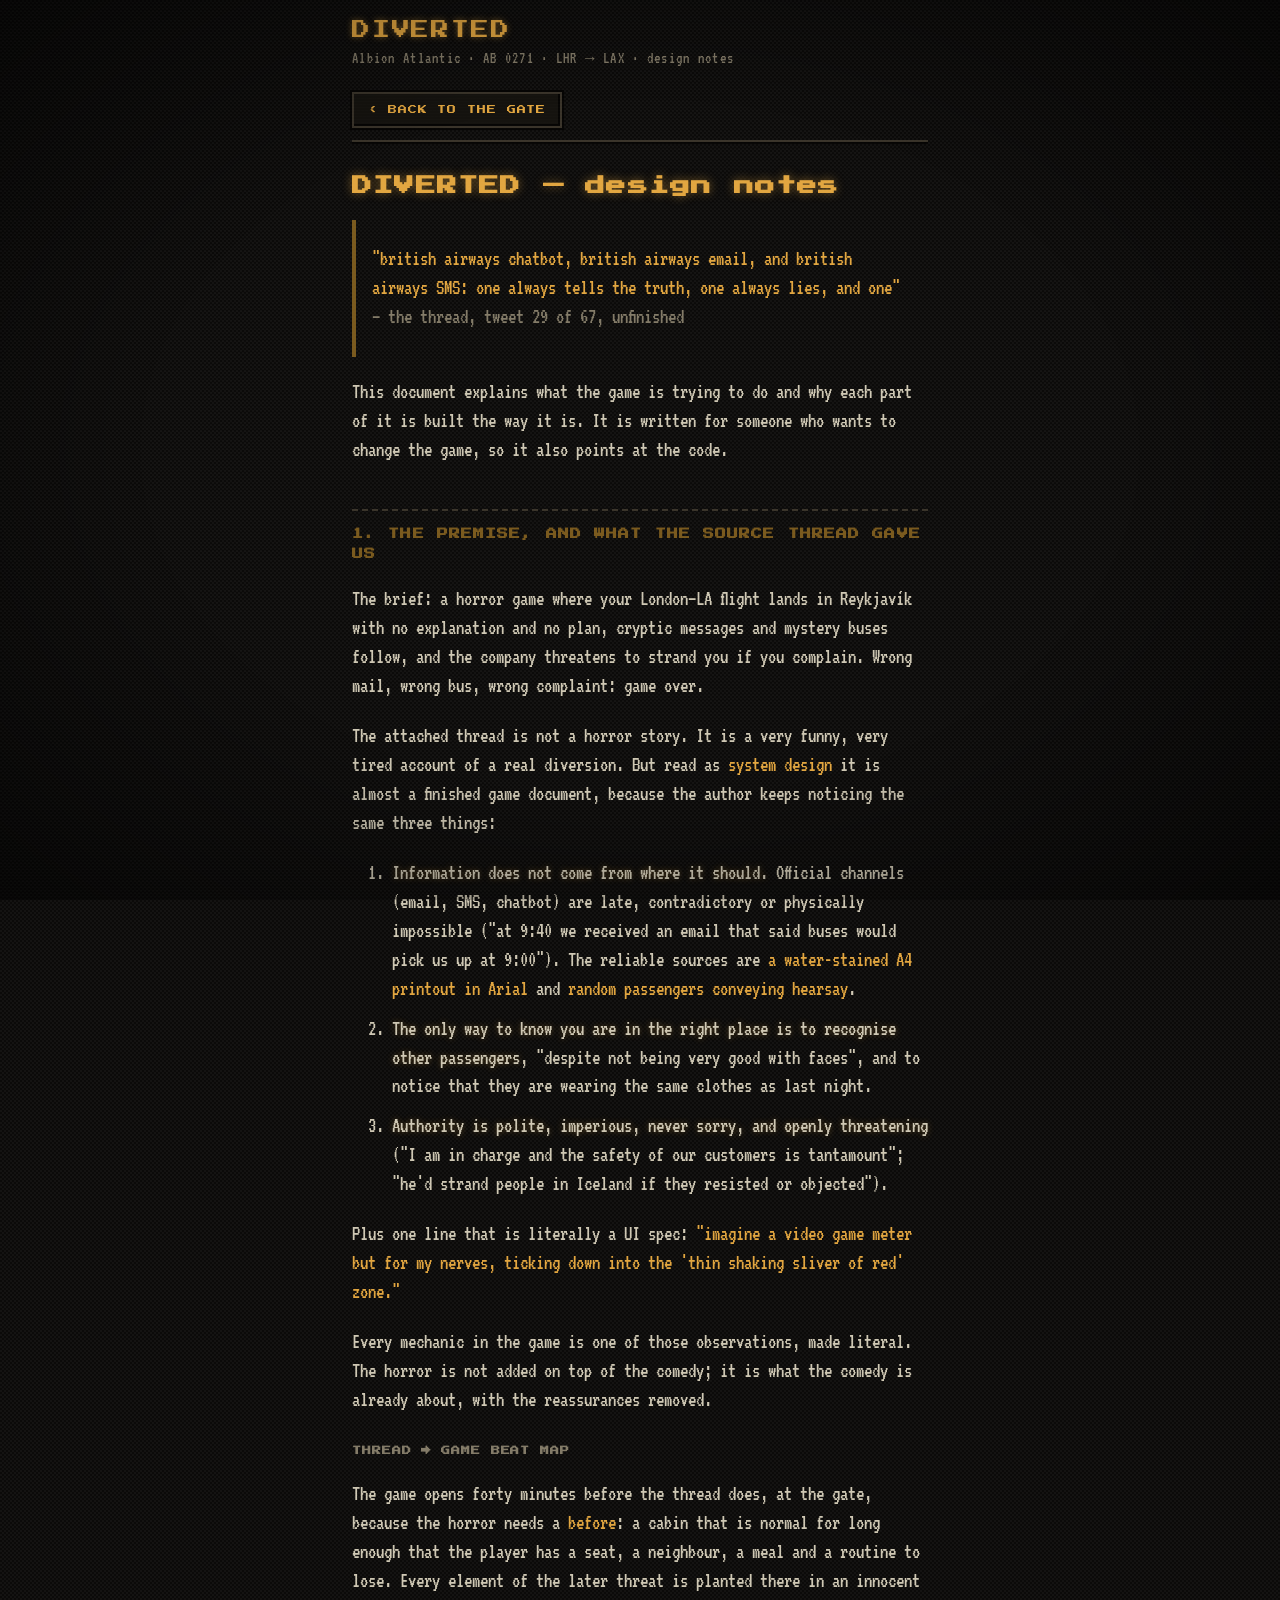
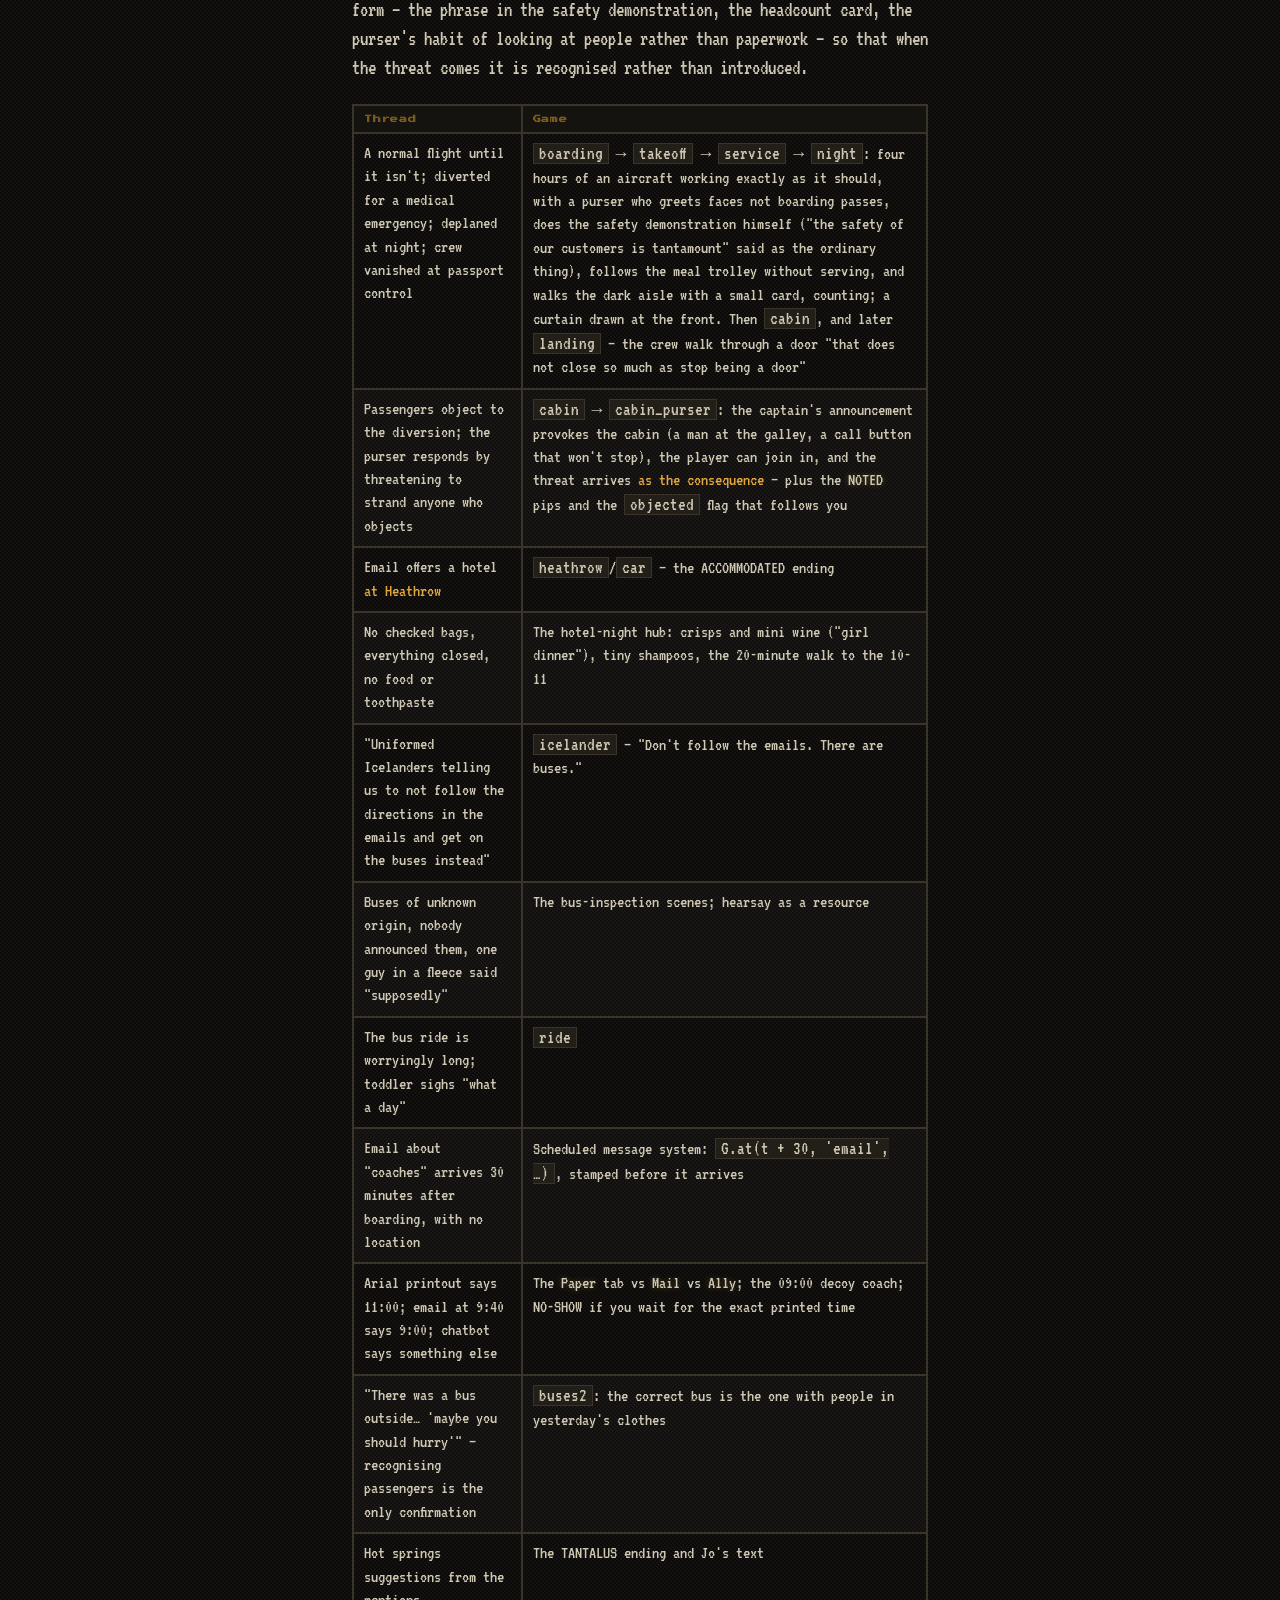
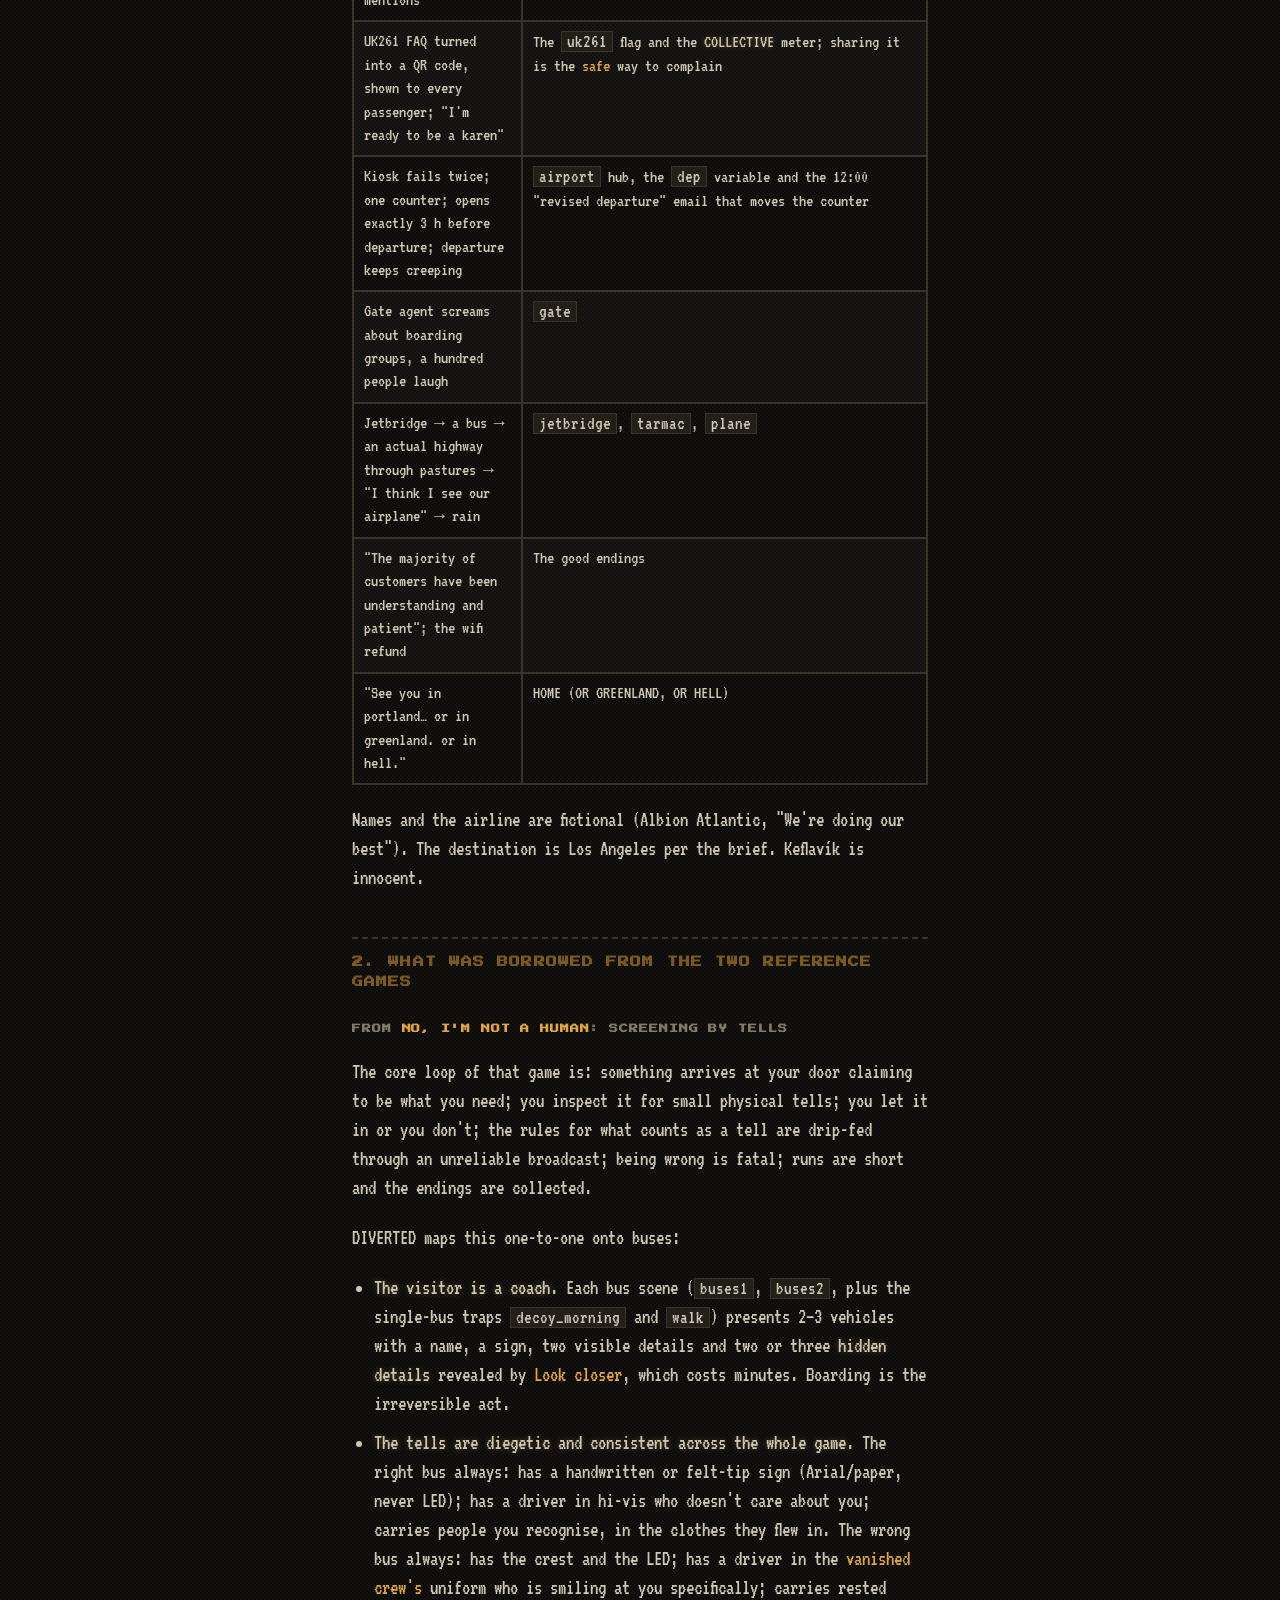
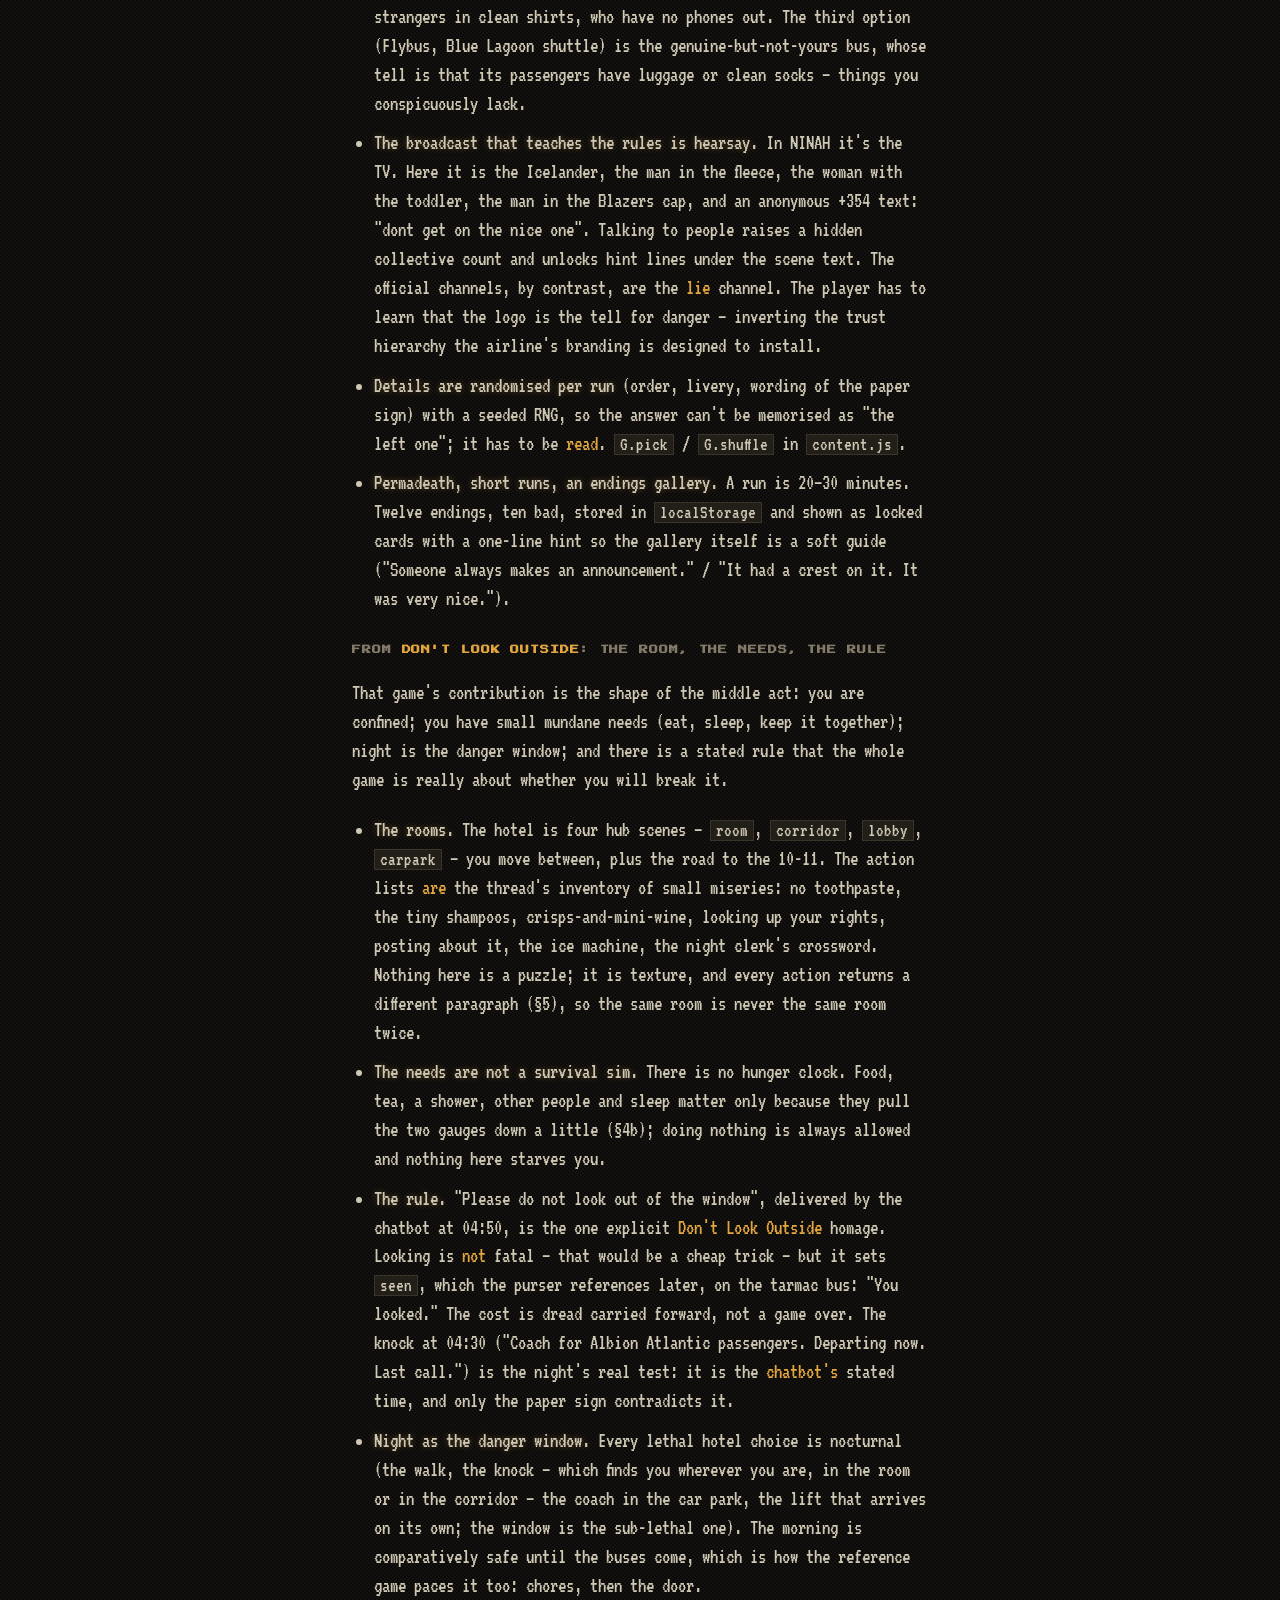
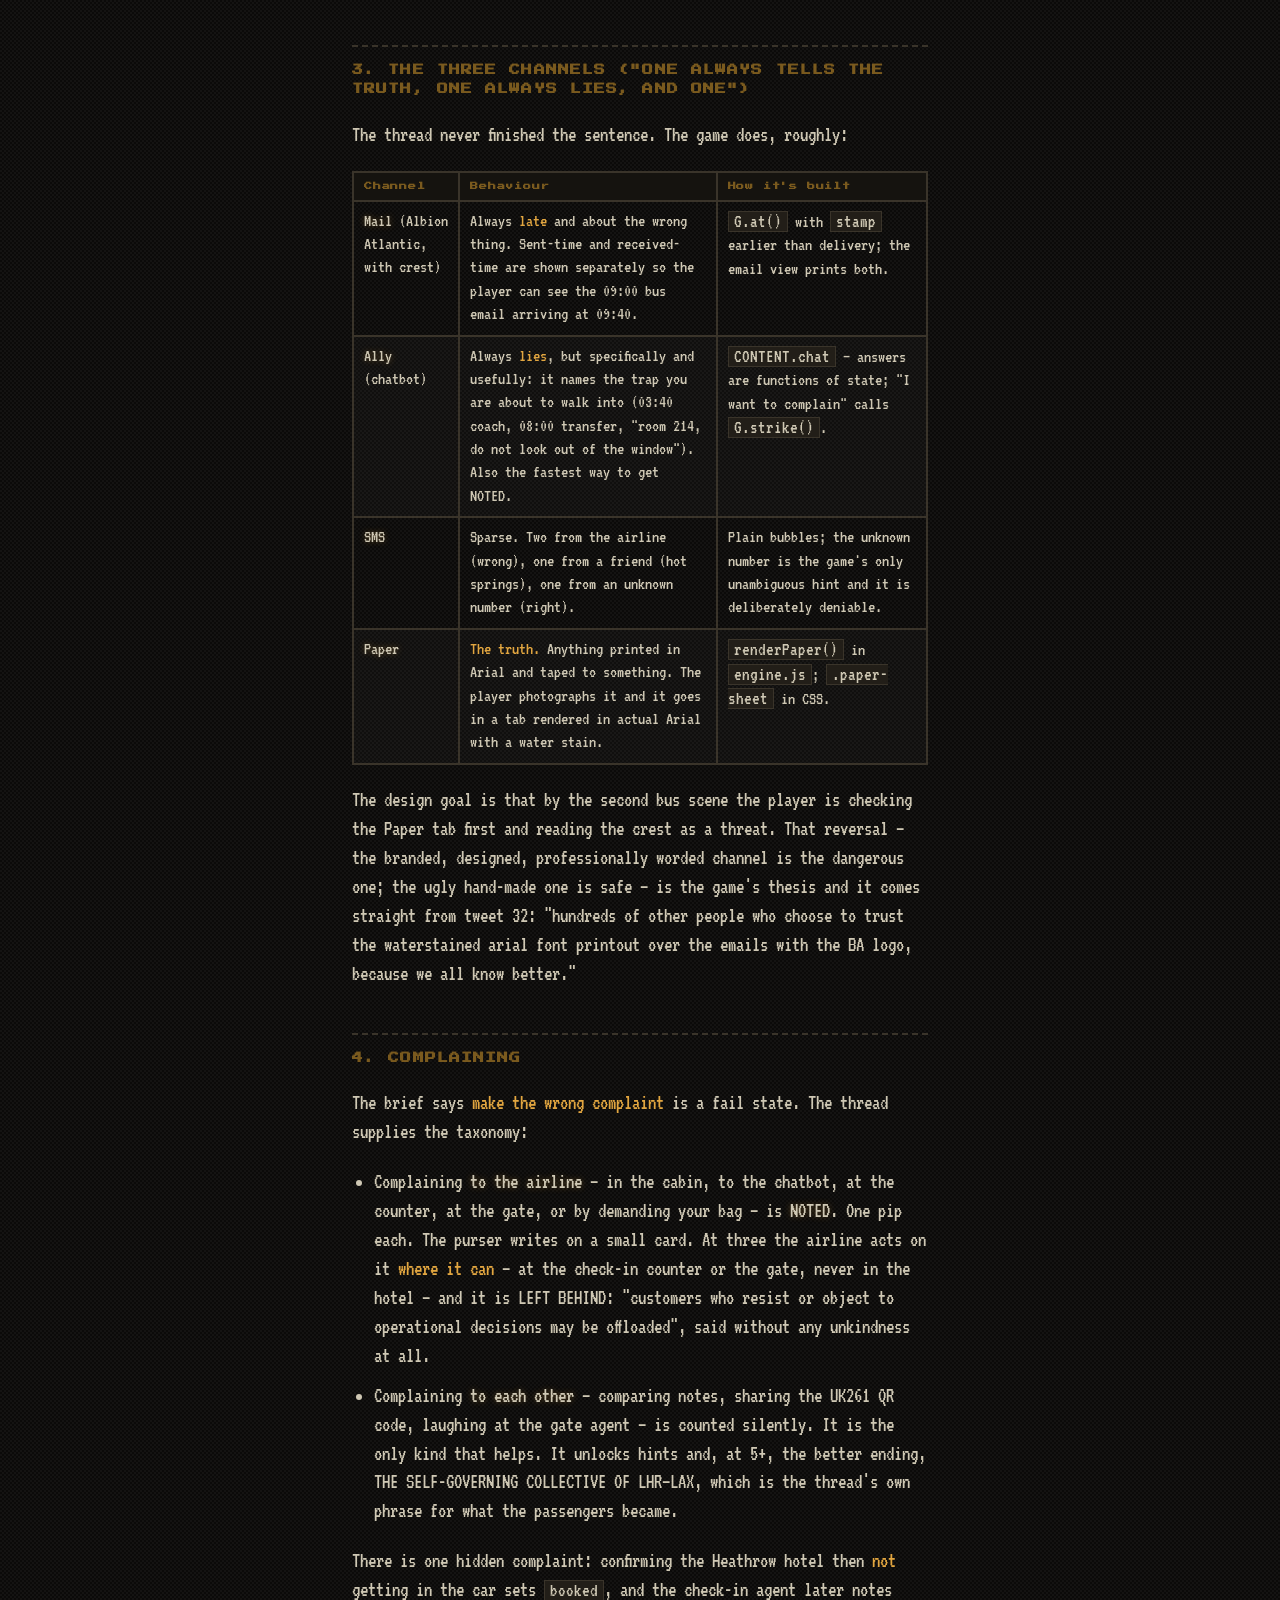
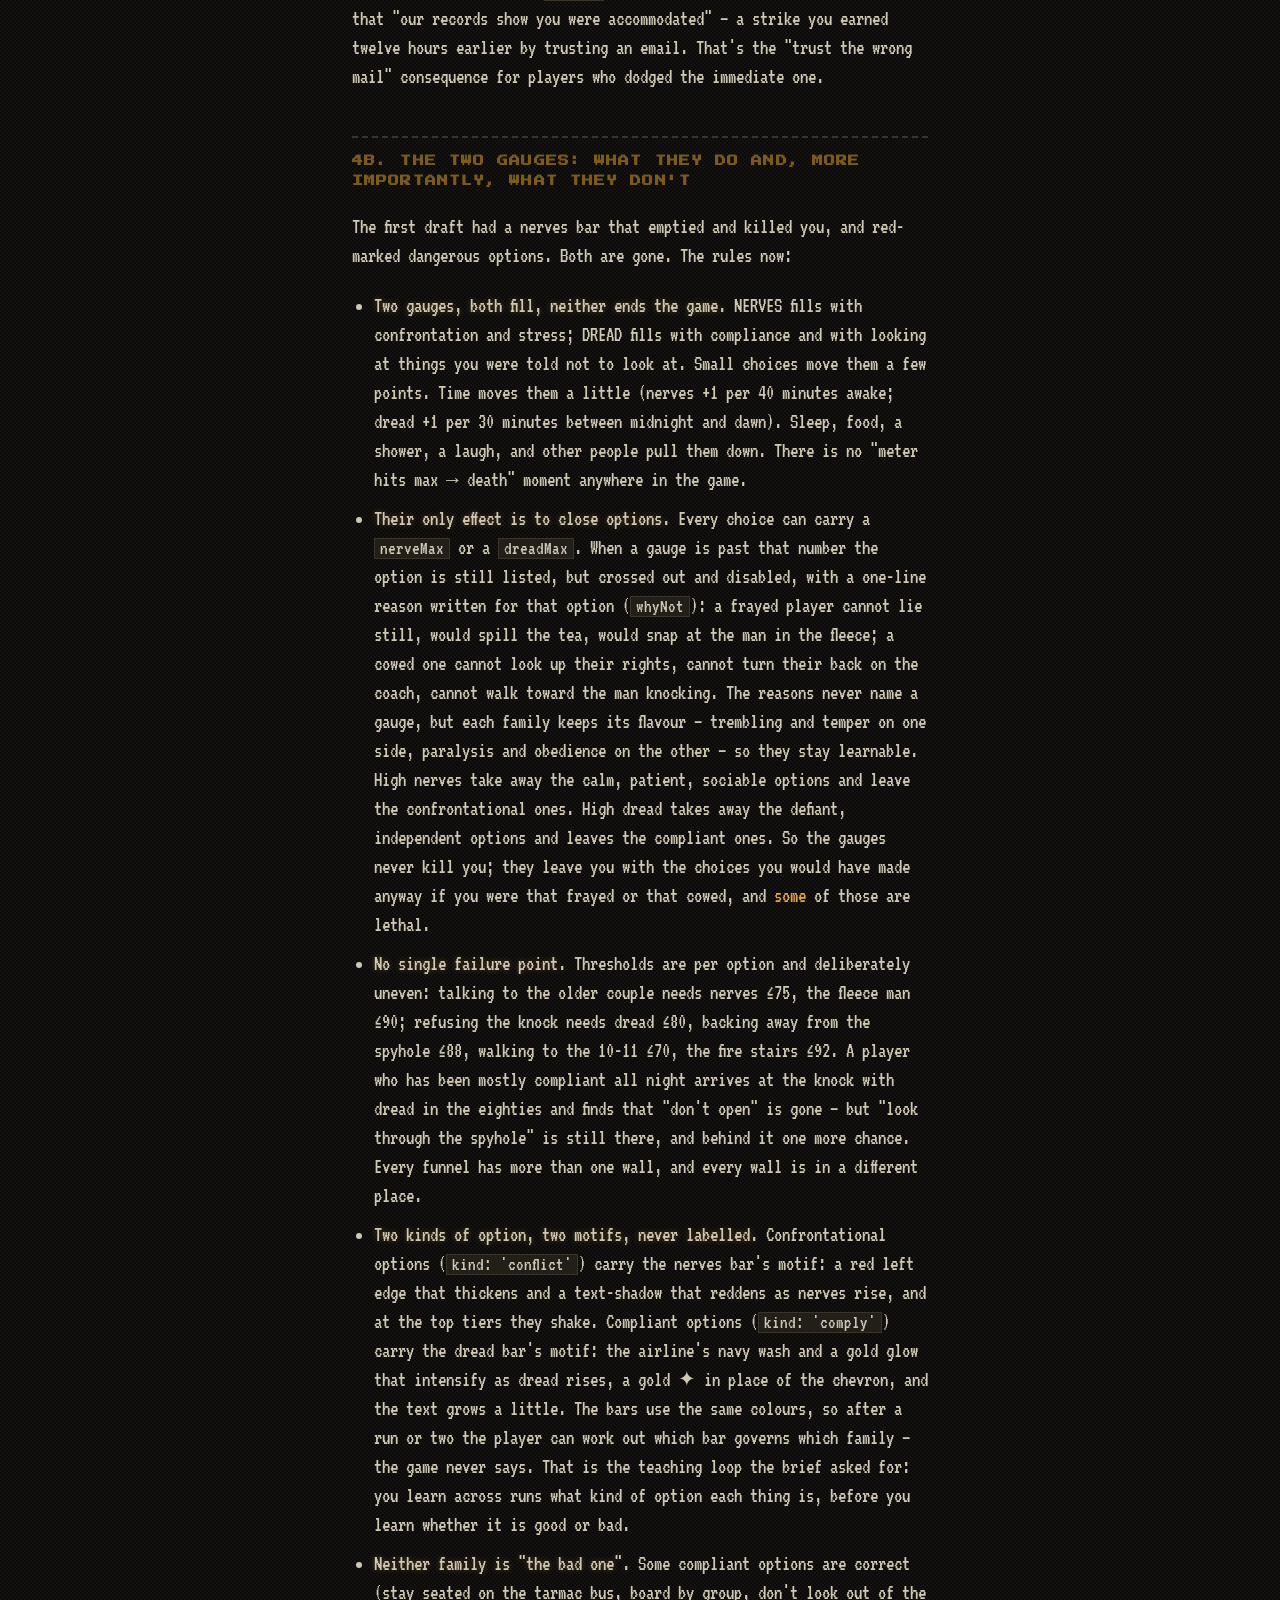
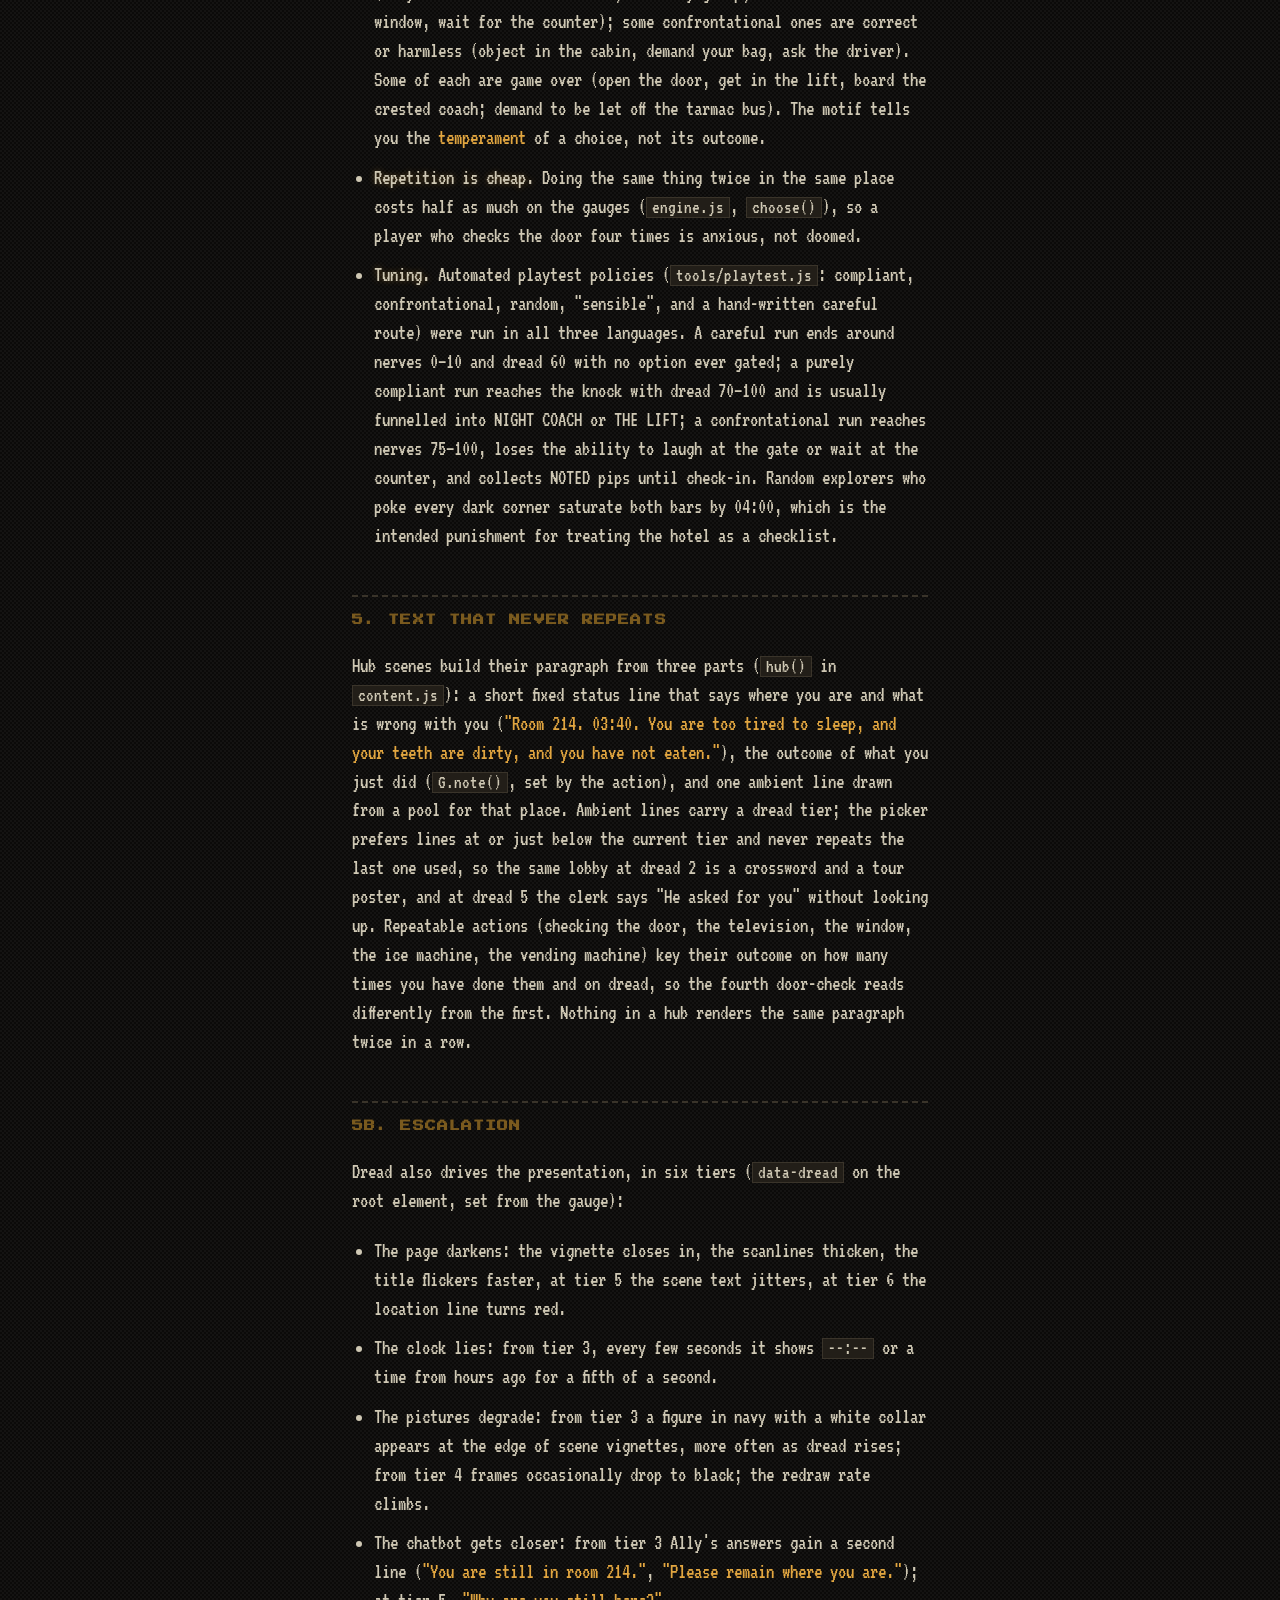
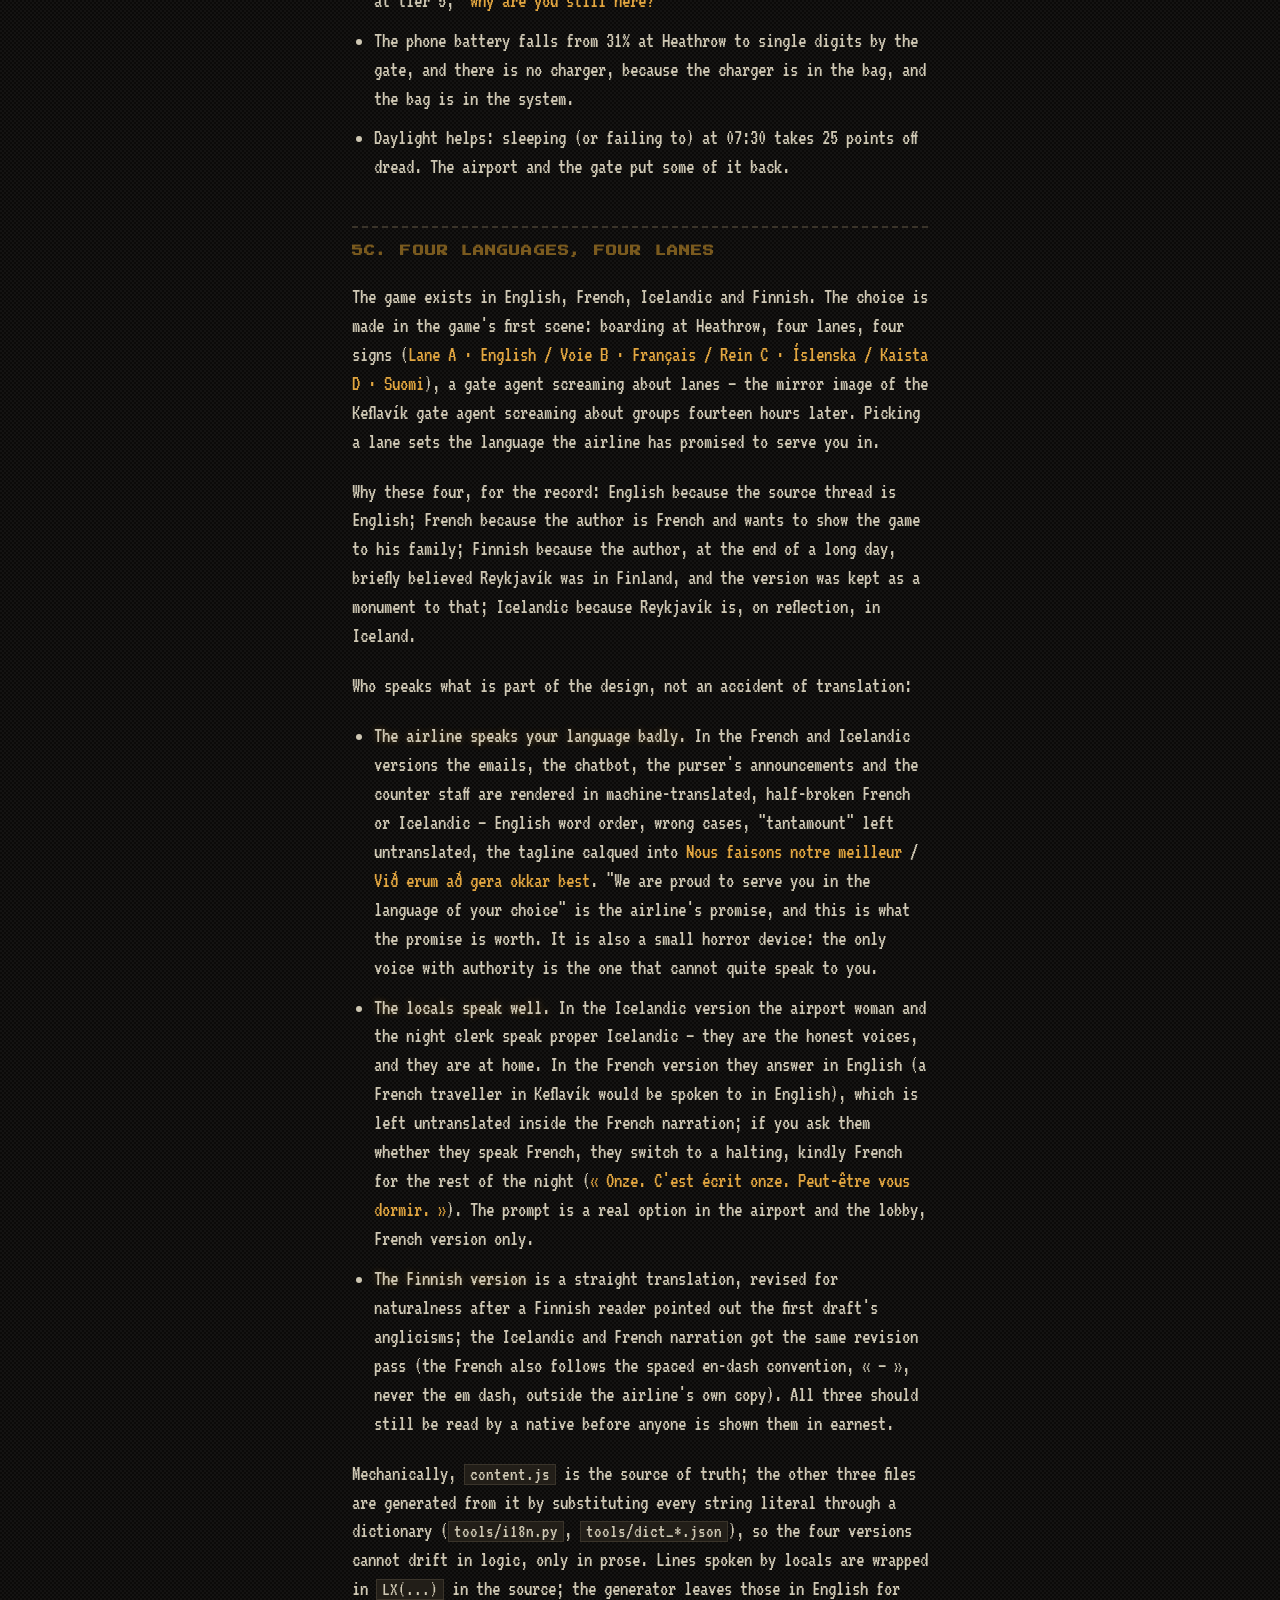
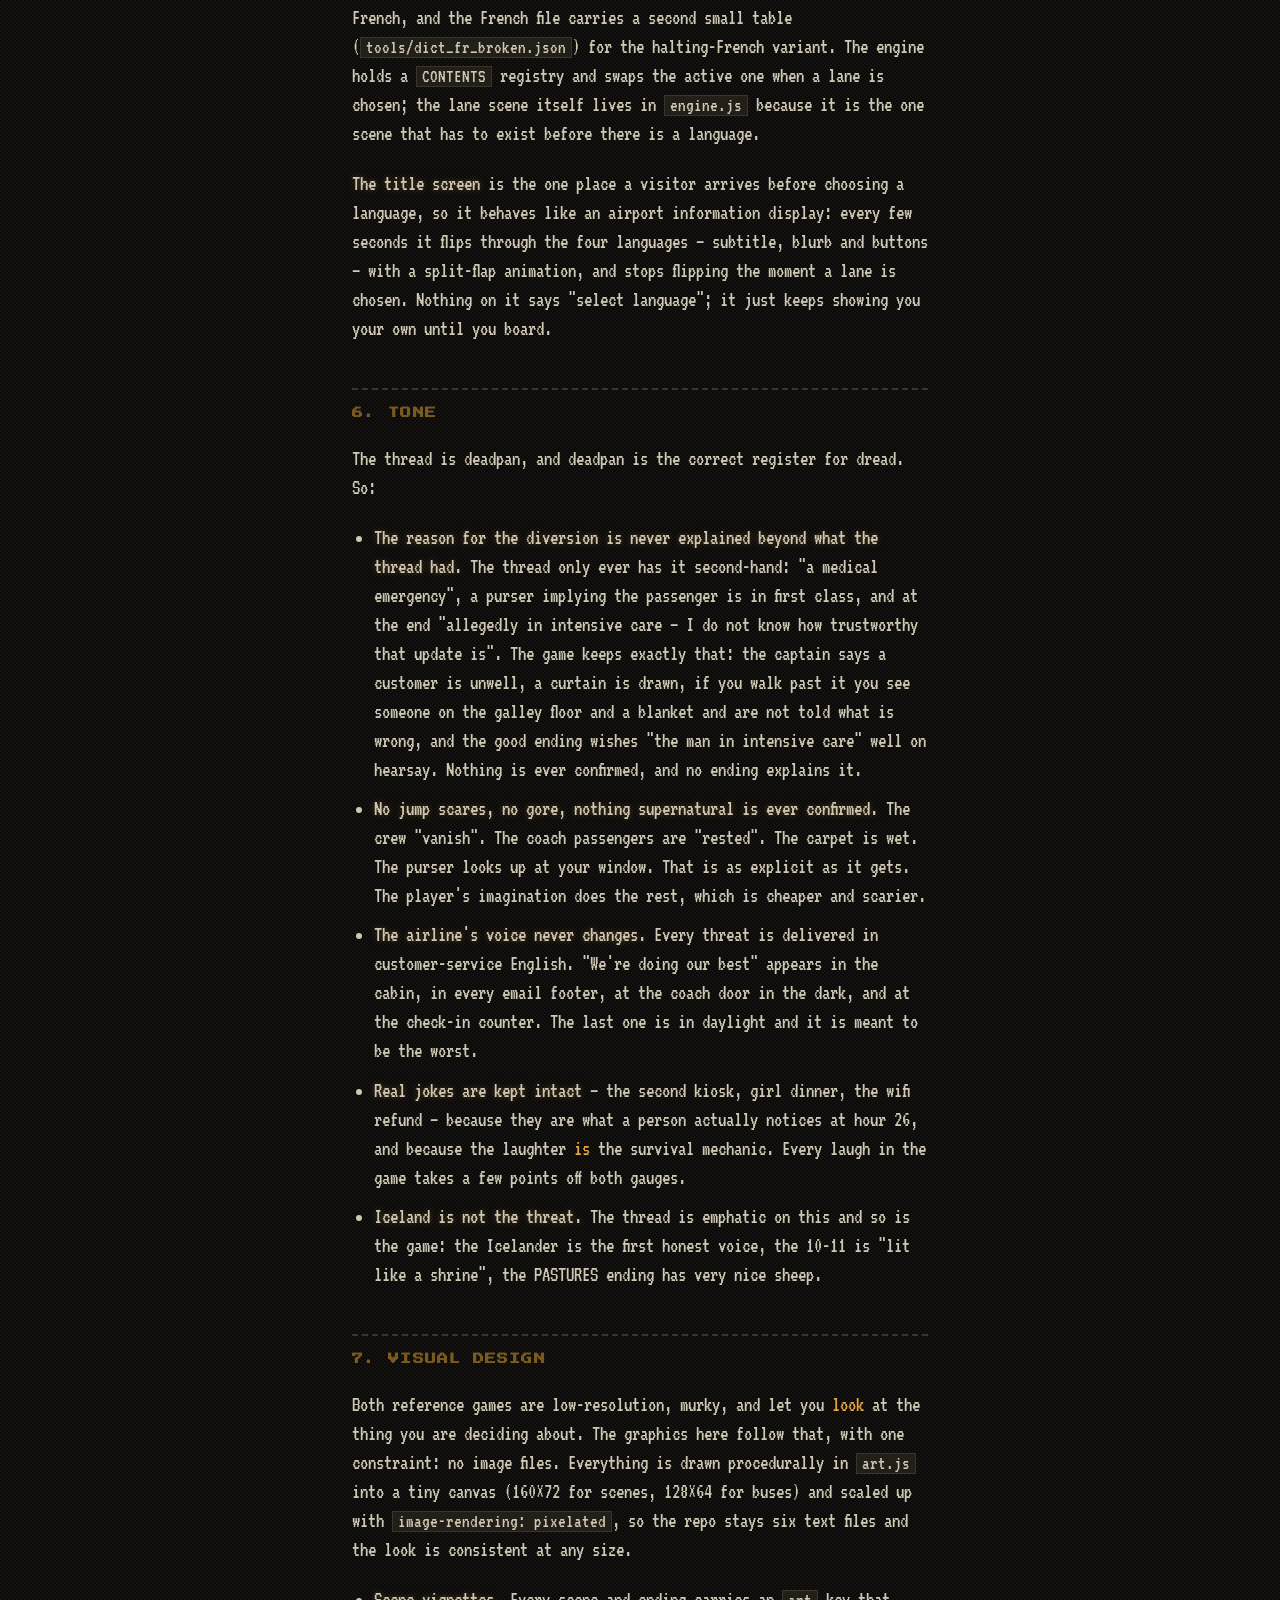
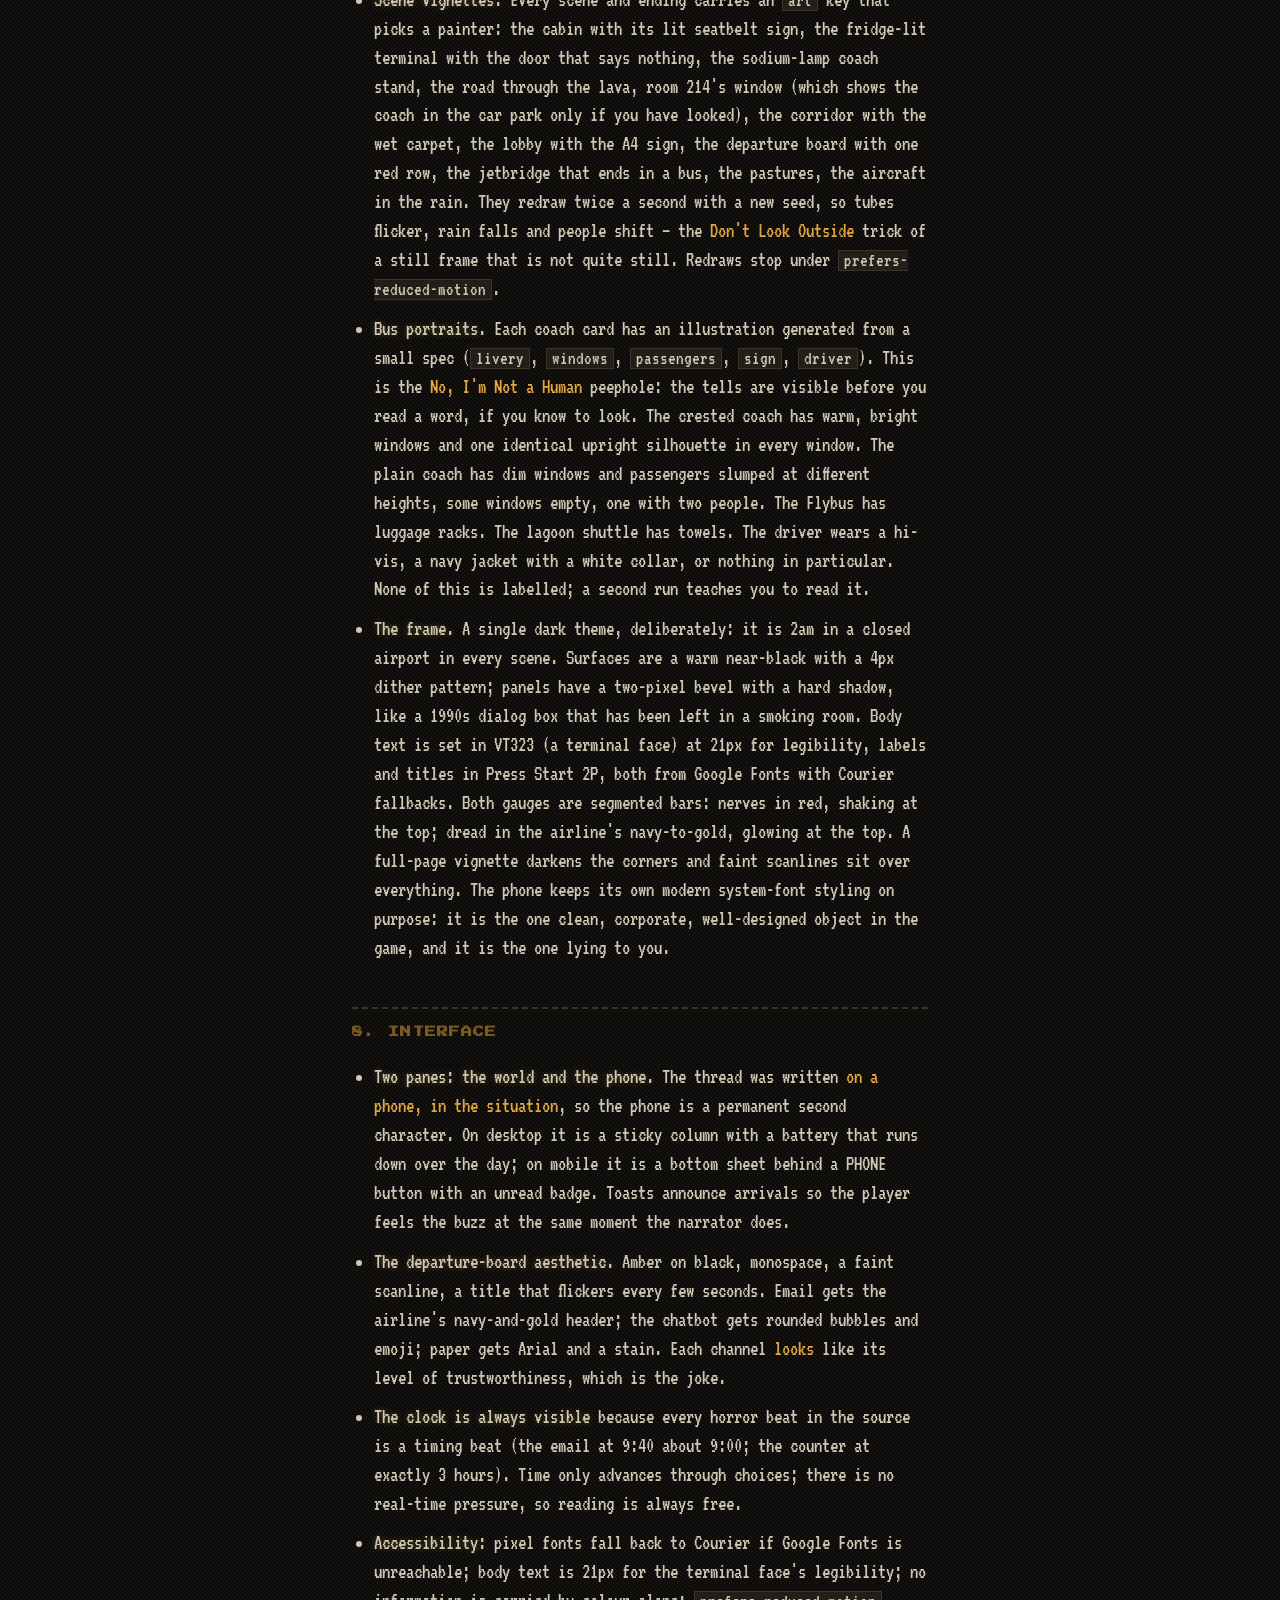
==== commit 7f7e4a5d: "Add files via upload" ====
--- a/design.html
+++ b/design.html
@@ -203,7 +203,7 @@
 <p>The first draft had a nerves bar that emptied and killed you, and red-marked dangerous options. Both are gone. The rules now:</p>
 <ul>
 <li><strong>Two gauges, both fill, neither ends the game.</strong> NERVES fills with confrontation and stress; DREAD fills with compliance and with looking at things you were told not to look at. Small choices move them a few points. Time moves them a little (nerves +1 per 40 minutes awake; dread +1 per 30 minutes between midnight and dawn). Sleep, food, a shower, a laugh, and other people pull them down. There is no "meter hits max → death" moment anywhere in the game.</li>
-<li><strong>Their only effect is to close options.</strong> Every choice can carry a <code>nerveMax</code> or a <code>dreadMax</code>. When a gauge is past that number the option is still listed, but crossed out and disabled, with one of two fixed phrases: <em>"You couldn't keep your voice steady for that."</em> (nerves) or <em>"You can't bring yourself to."</em> (dread). High nerves take away the calm, patient, sociable options and leave the confrontational ones. High dread takes away the defiant, independent options and leaves the compliant ones. So the gauges never kill you; they leave you with the choices you would have made anyway if you were that frayed or that cowed, and <em>some</em> of those are lethal.</li>
+<li><strong>Their only effect is to close options.</strong> Every choice can carry a <code>nerveMax</code> or a <code>dreadMax</code>. When a gauge is past that number the option is still listed, but crossed out and disabled, with a one-line reason written for that option (<code>whyNot</code>): a frayed player cannot lie still, would spill the tea, would snap at the man in the fleece; a cowed one cannot look up their rights, cannot turn their back on the coach, cannot walk toward the man knocking. The reasons never name a gauge, but each family keeps its flavour — trembling and temper on one side, paralysis and obedience on the other — so they stay learnable. High nerves take away the calm, patient, sociable options and leave the confrontational ones. High dread takes away the defiant, independent options and leaves the compliant ones. So the gauges never kill you; they leave you with the choices you would have made anyway if you were that frayed or that cowed, and <em>some</em> of those are lethal.</li>
 <li><strong>No single failure point.</strong> Thresholds are per option and deliberately uneven: talking to the older couple needs nerves ≤75, the fleece man ≤90; refusing the knock needs dread ≤80, backing away from the spyhole ≤88, walking to the 10-11 ≤70, the fire stairs ≤92. A player who has been mostly compliant all night arrives at the knock with dread in the eighties and finds that "don't open" is gone — but "look through the spyhole" is still there, and behind it one more chance. Every funnel has more than one wall, and every wall is in a different place.</li>
 <li><strong>Two kinds of option, two motifs, never labelled.</strong> Confrontational options (<code>kind: 'conflict'</code>) carry the nerves bar's motif: a red left edge that thickens and a text-shadow that reddens as nerves rise, and at the top tiers they shake. Compliant options (<code>kind: 'comply'</code>) carry the dread bar's motif: the airline's navy wash and a gold glow that intensify as dread rises, a gold ✦ in place of the chevron, and the text grows a little. The bars use the same colours, so after a run or two the player can work out which bar governs which family — the game never says. That is the teaching loop the brief asked for: you learn across runs what kind of option each thing is, before you learn whether it is good or bad.</li>
 <li><strong>Neither family is "the bad one".</strong> Some compliant options are correct (stay seated on the tarmac bus, board by group, don't look out of the window, wait for the counter); some confrontational ones are correct or harmless (object in the cabin, demand your bag, ask the driver). Some of each are game over (open the door, get in the lift, board the crested coach; demand to be let off the tarmac bus). The motif tells you the <em>temperament</em> of a choice, not its outcome.</li>
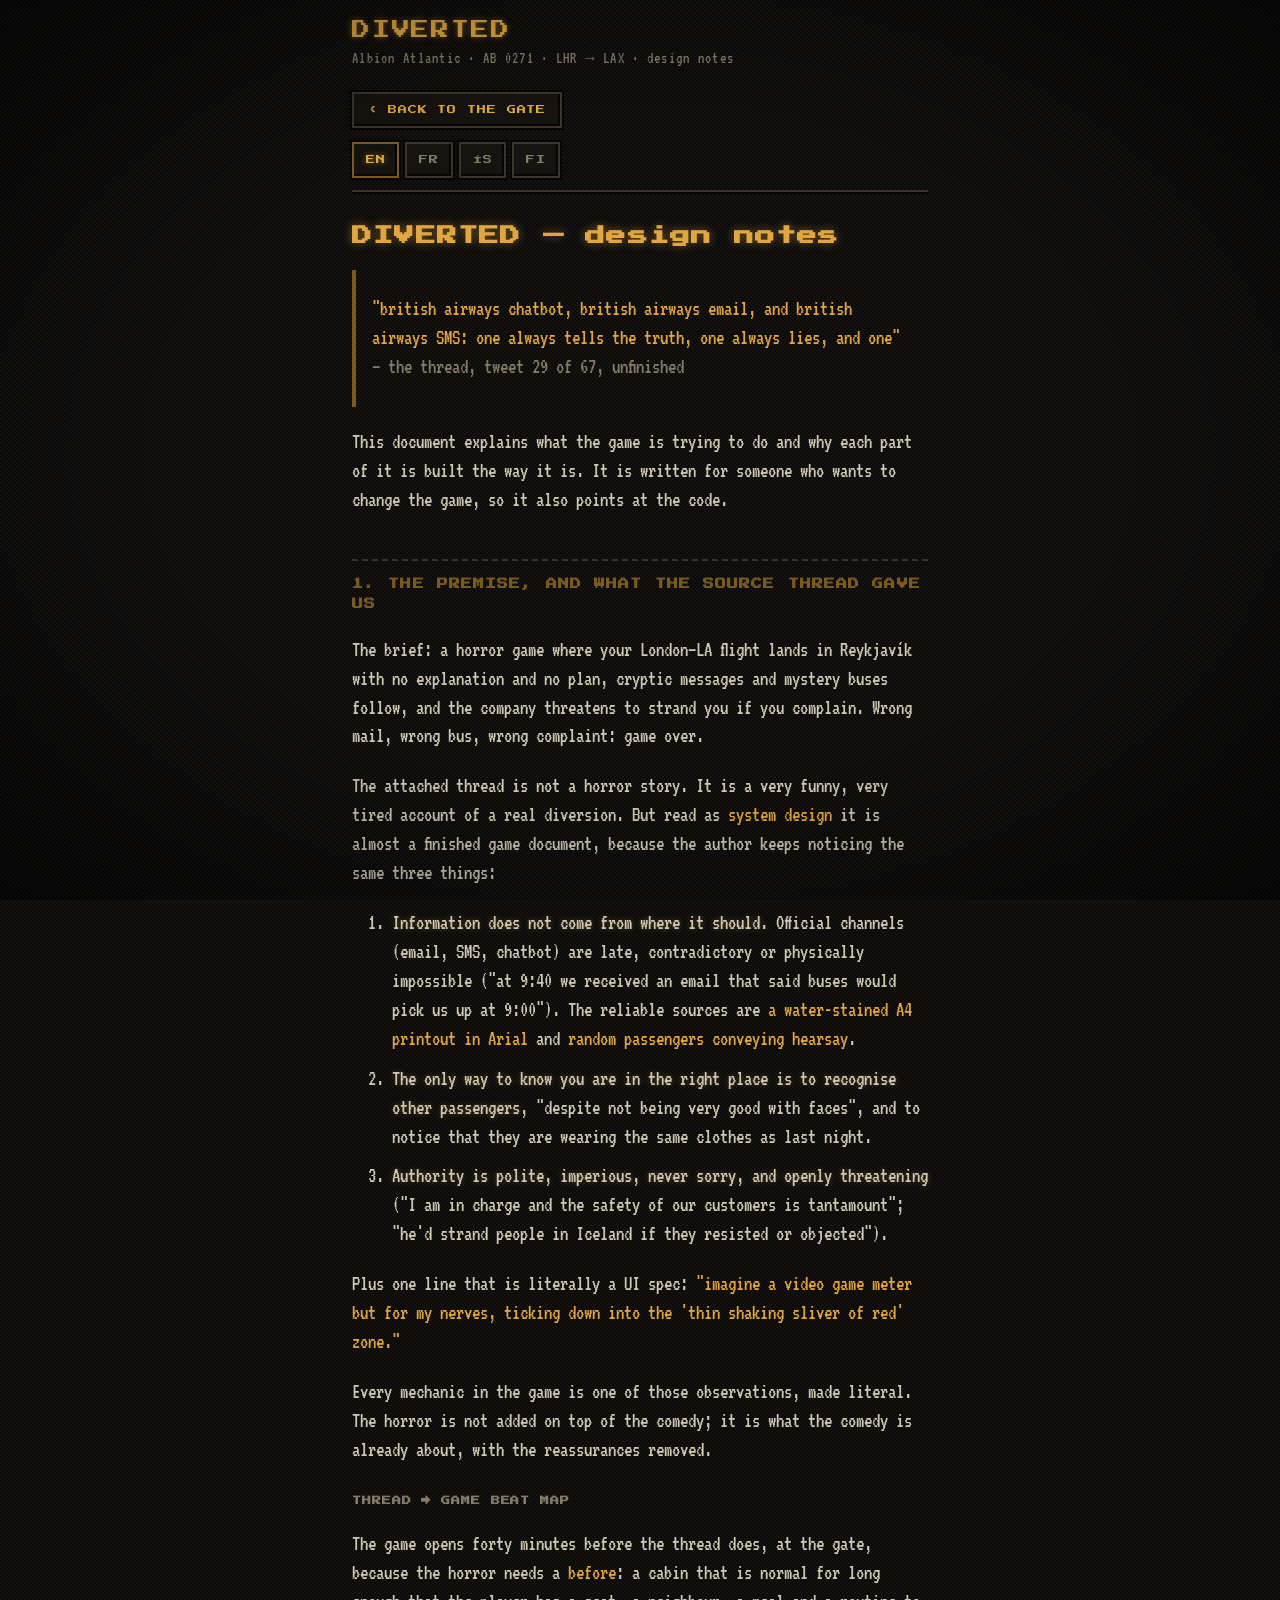
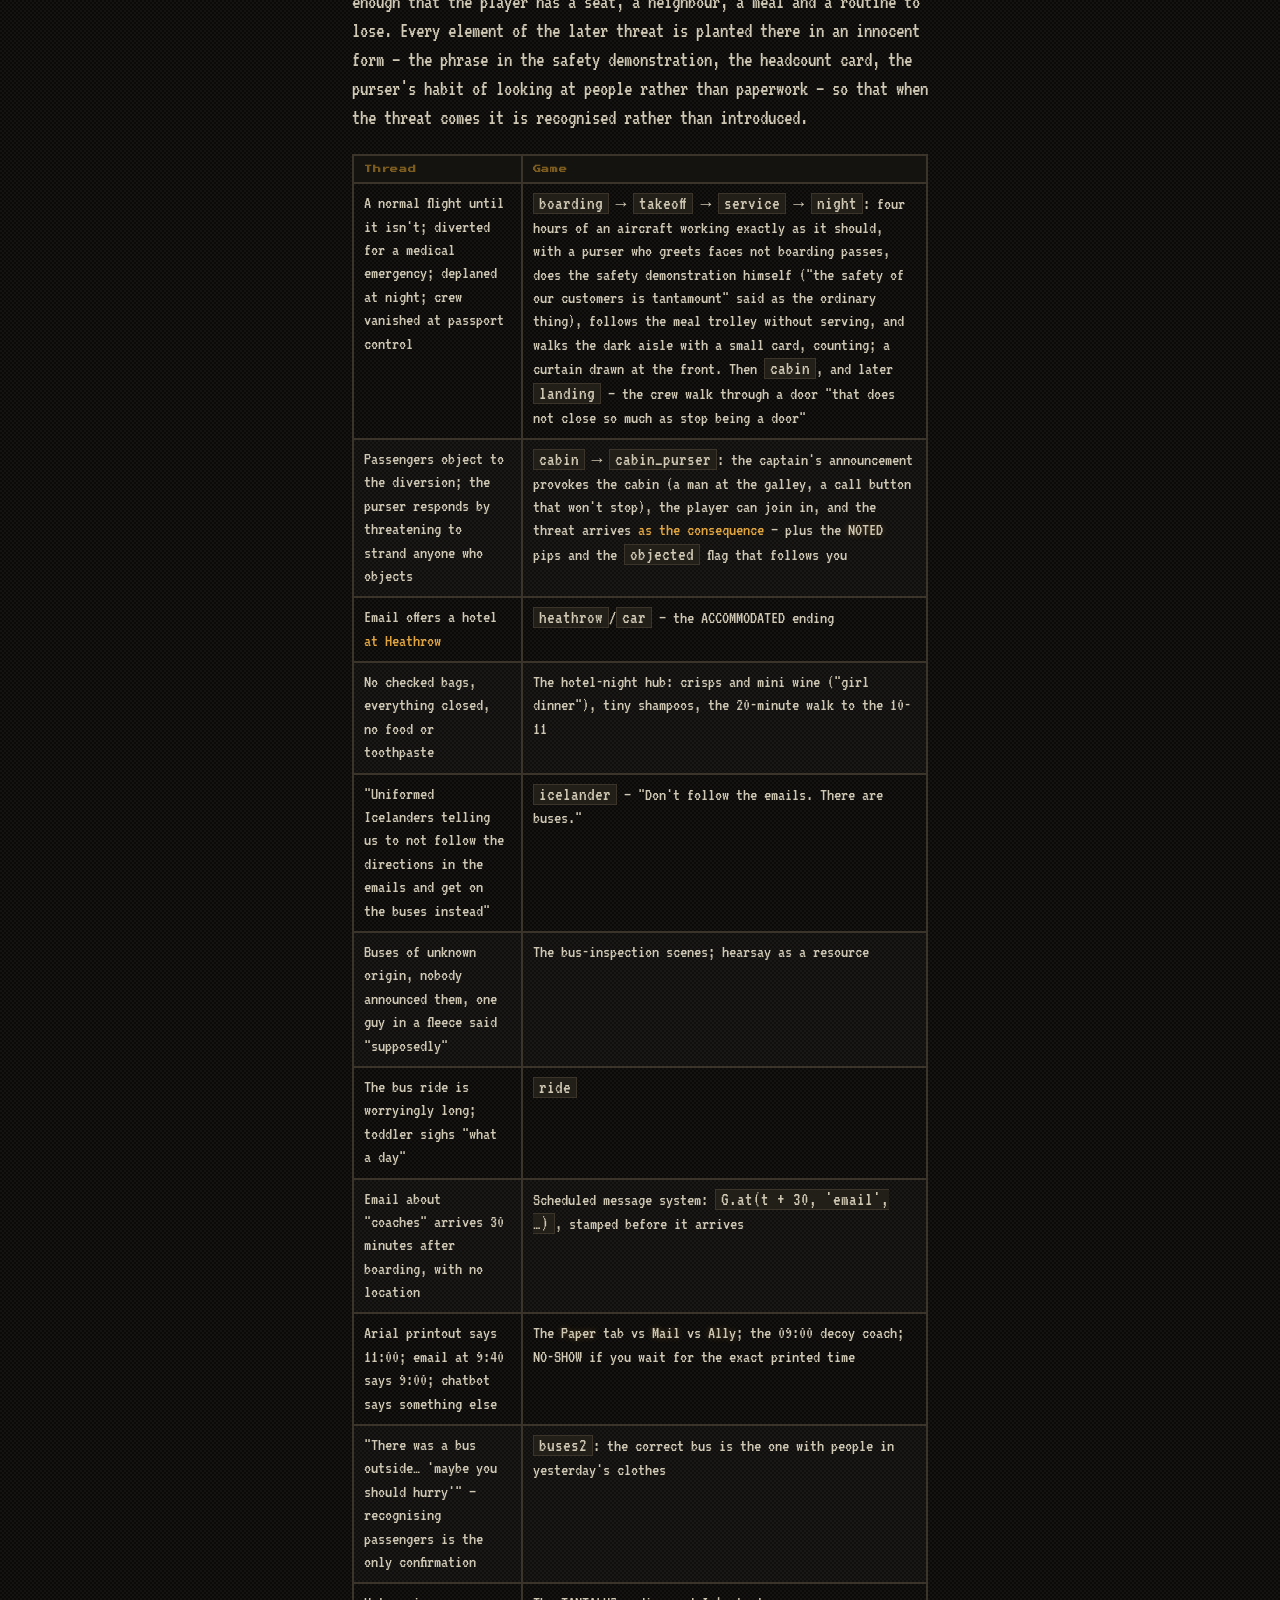
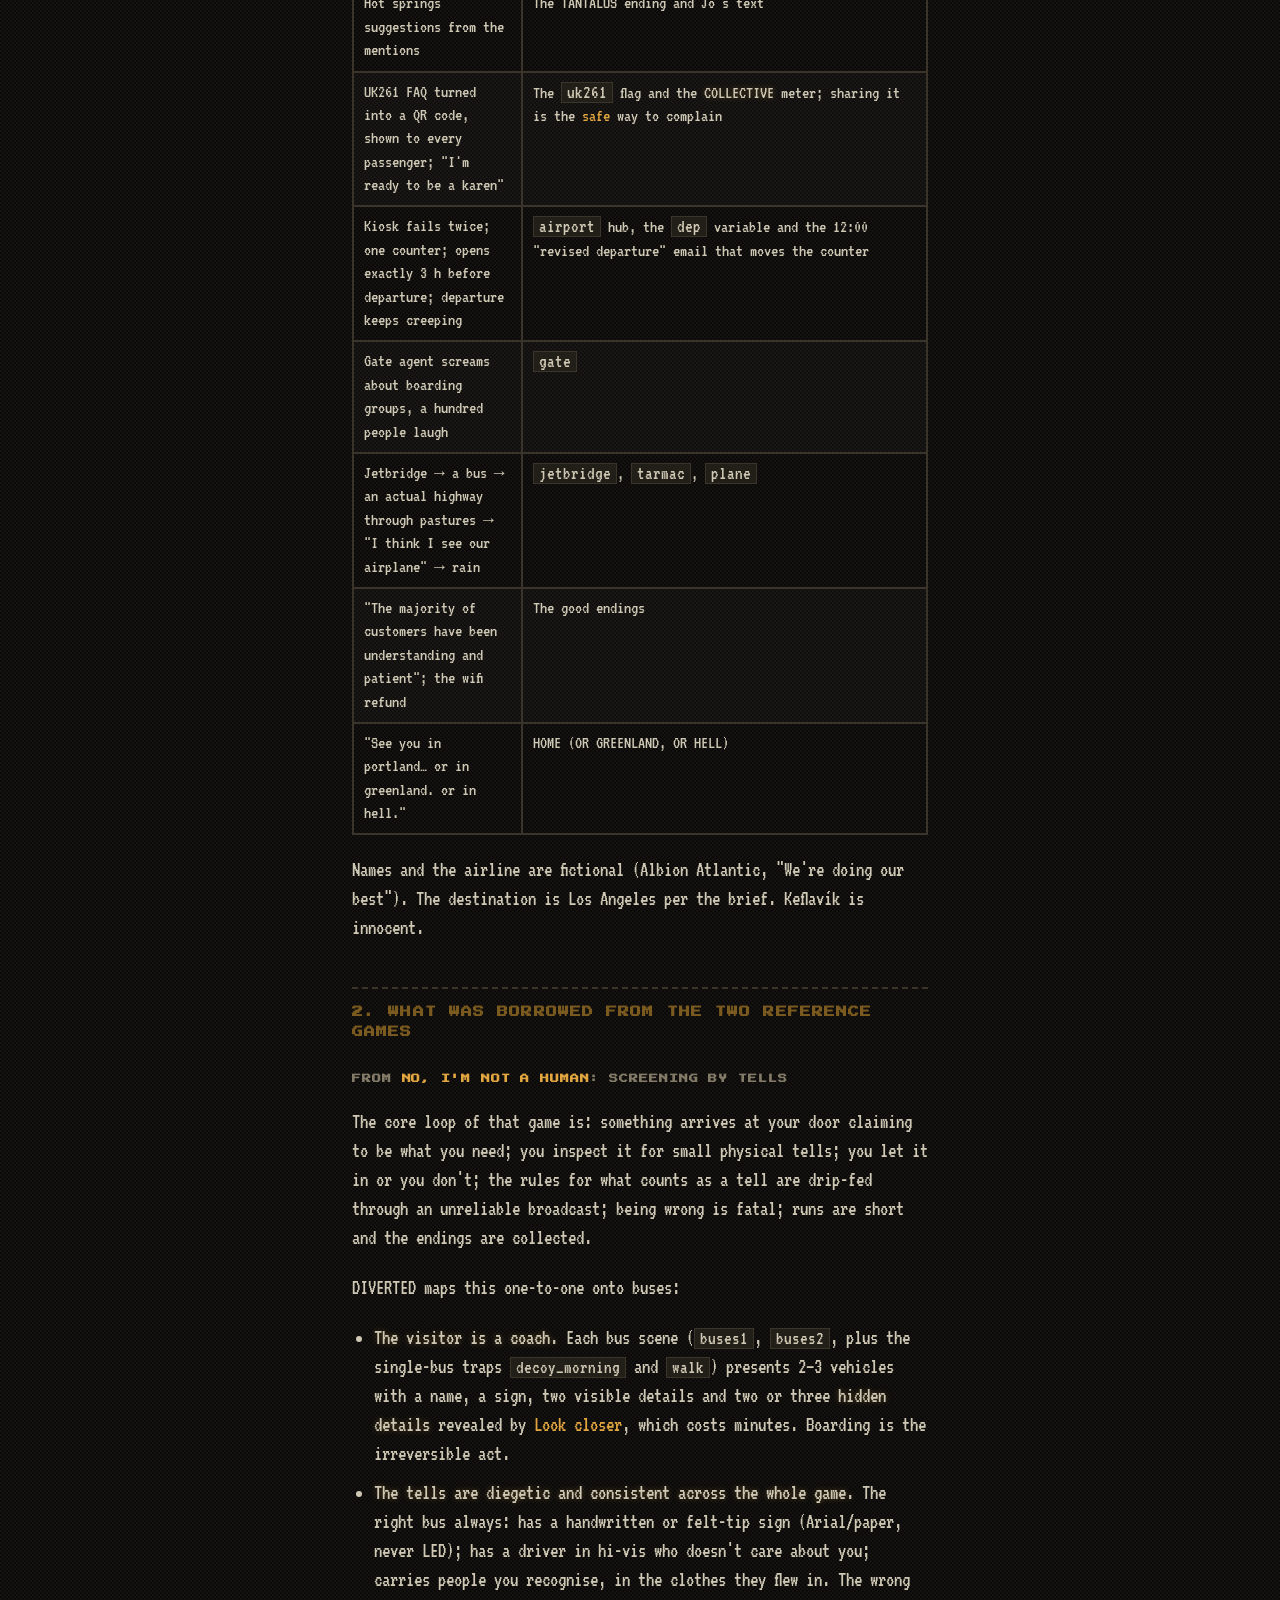
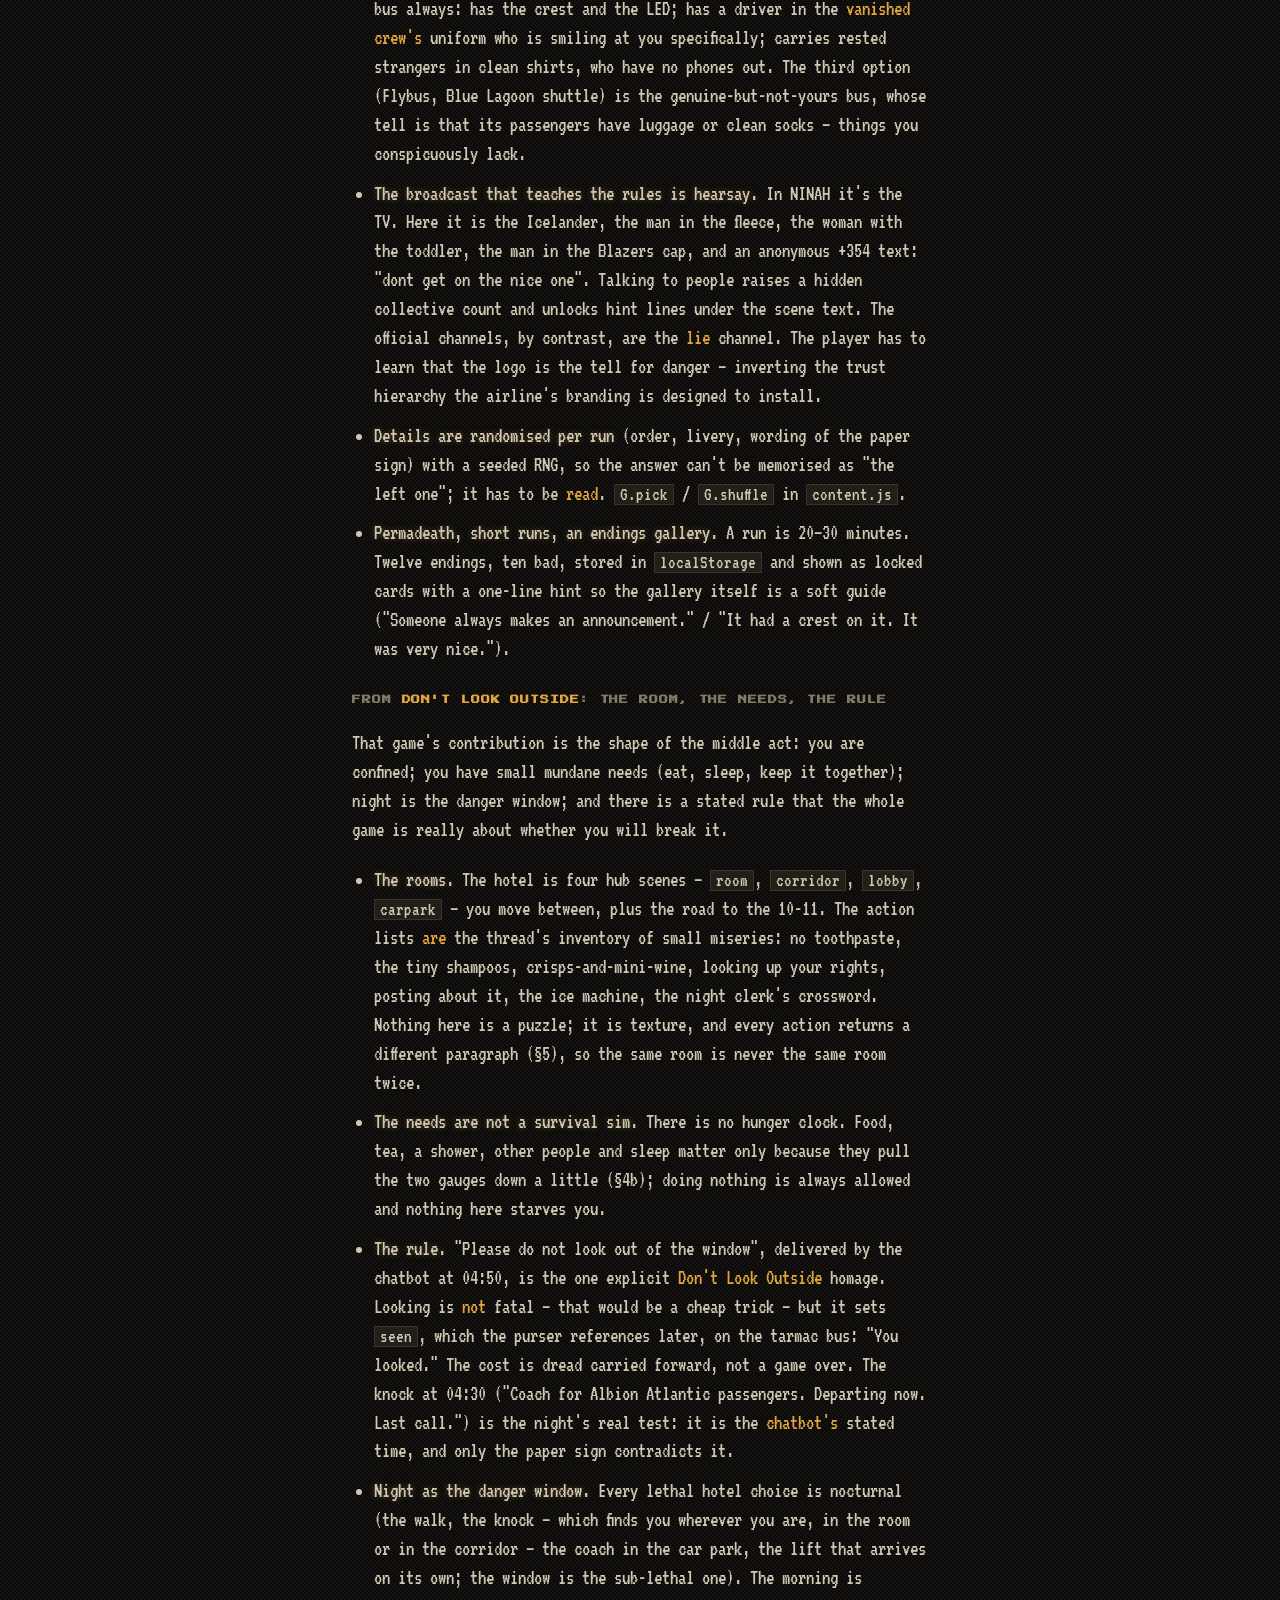
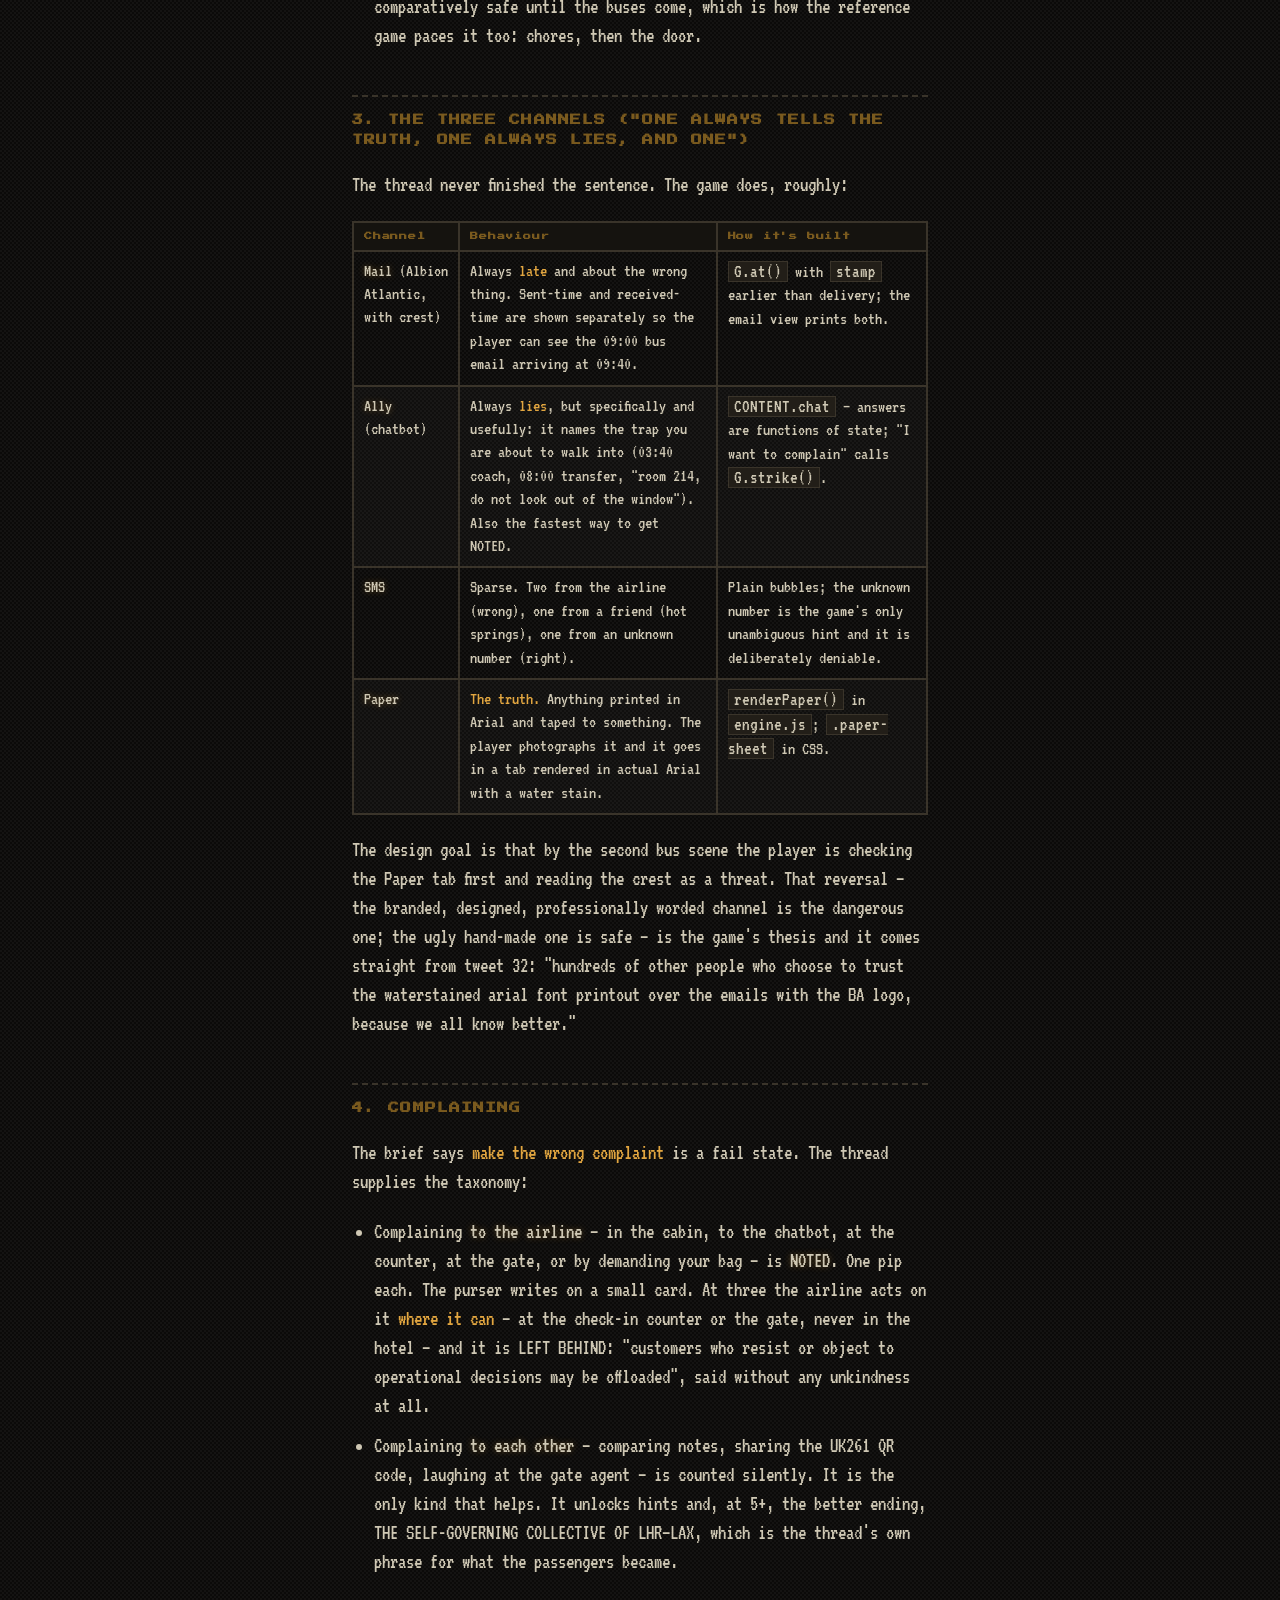
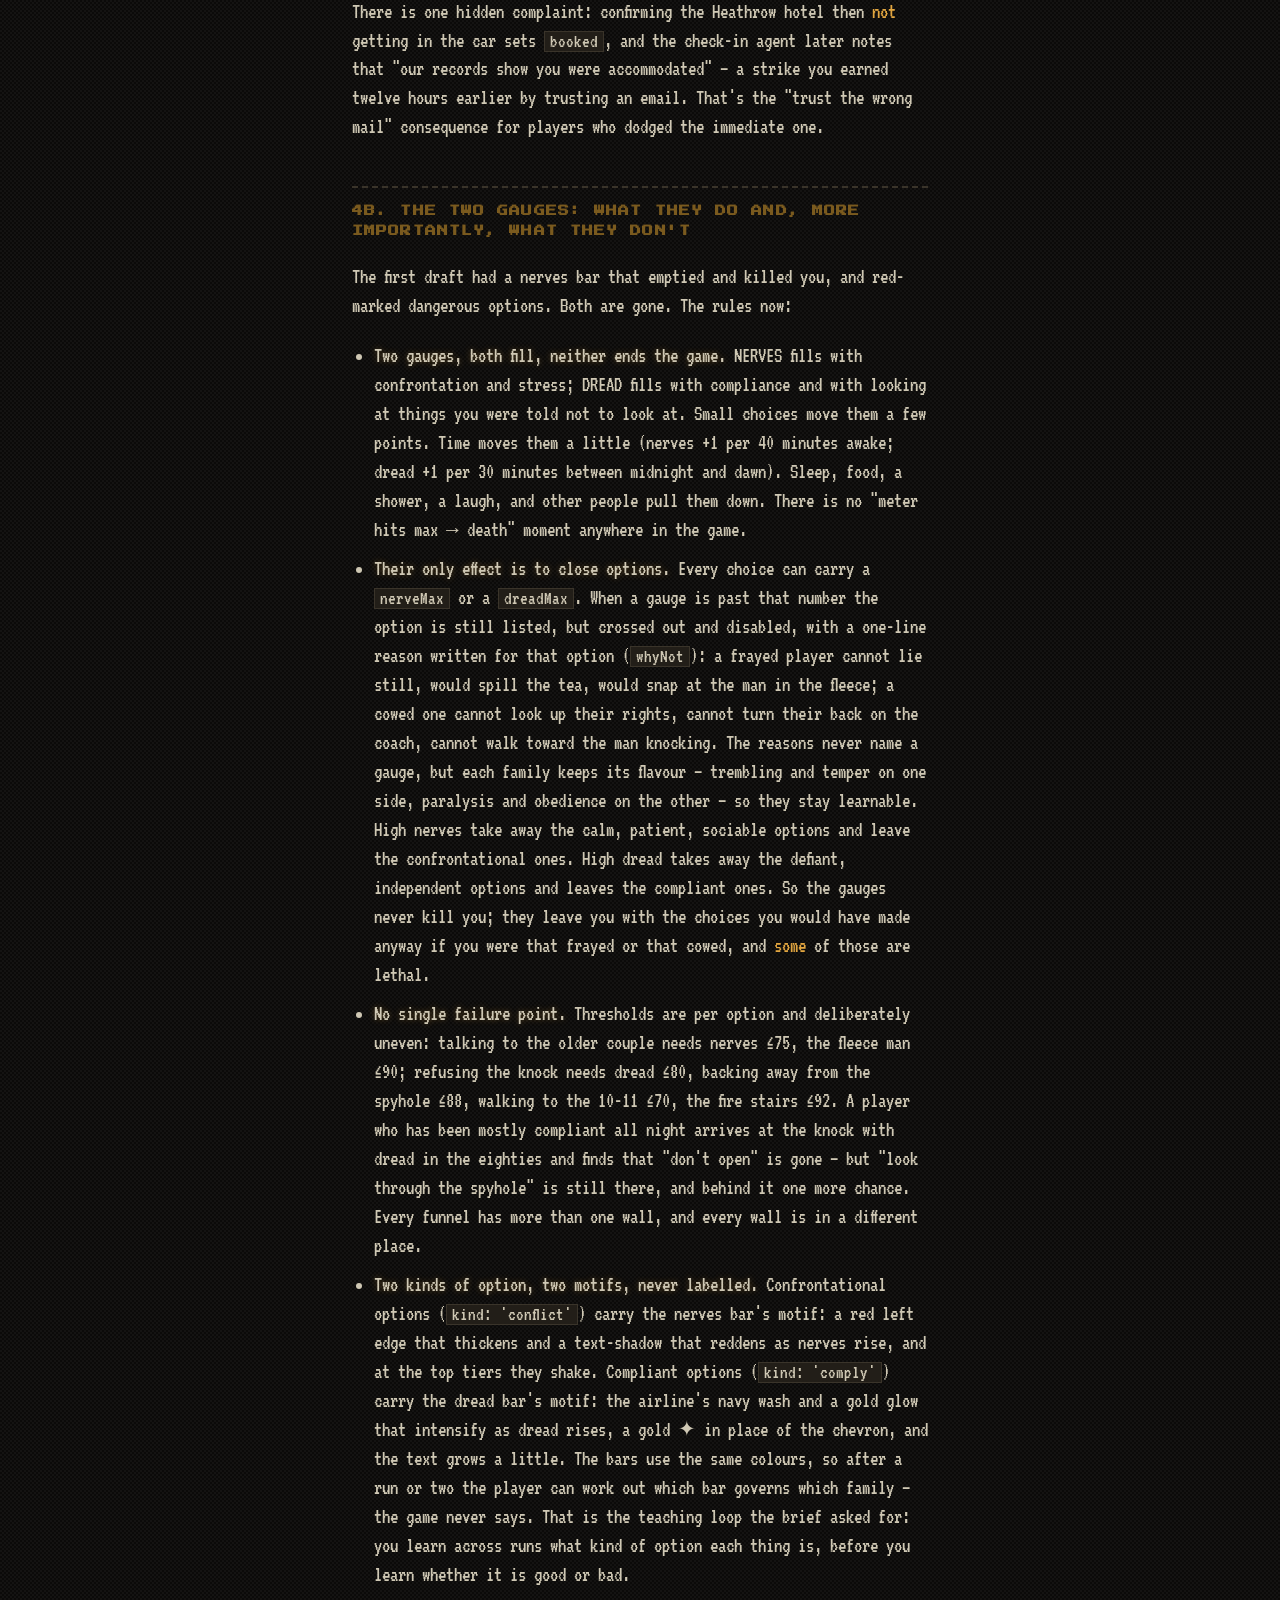
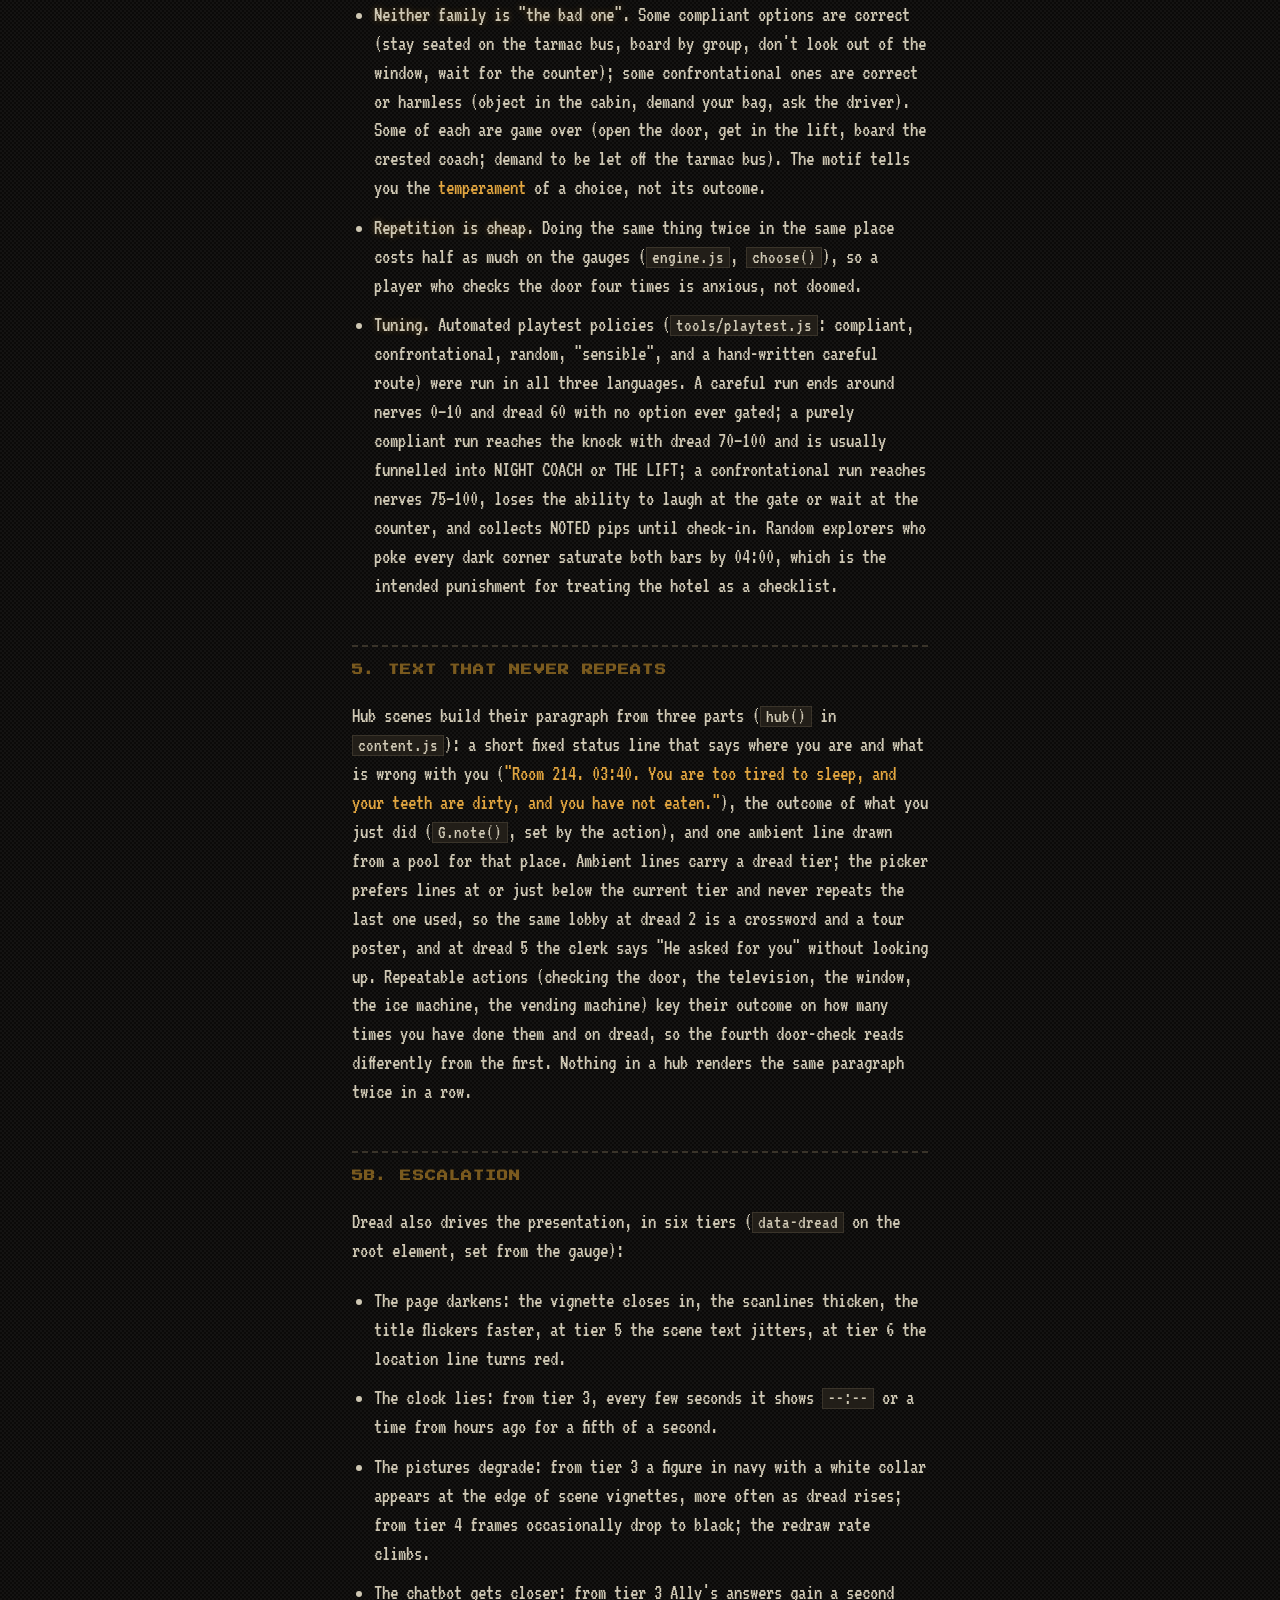
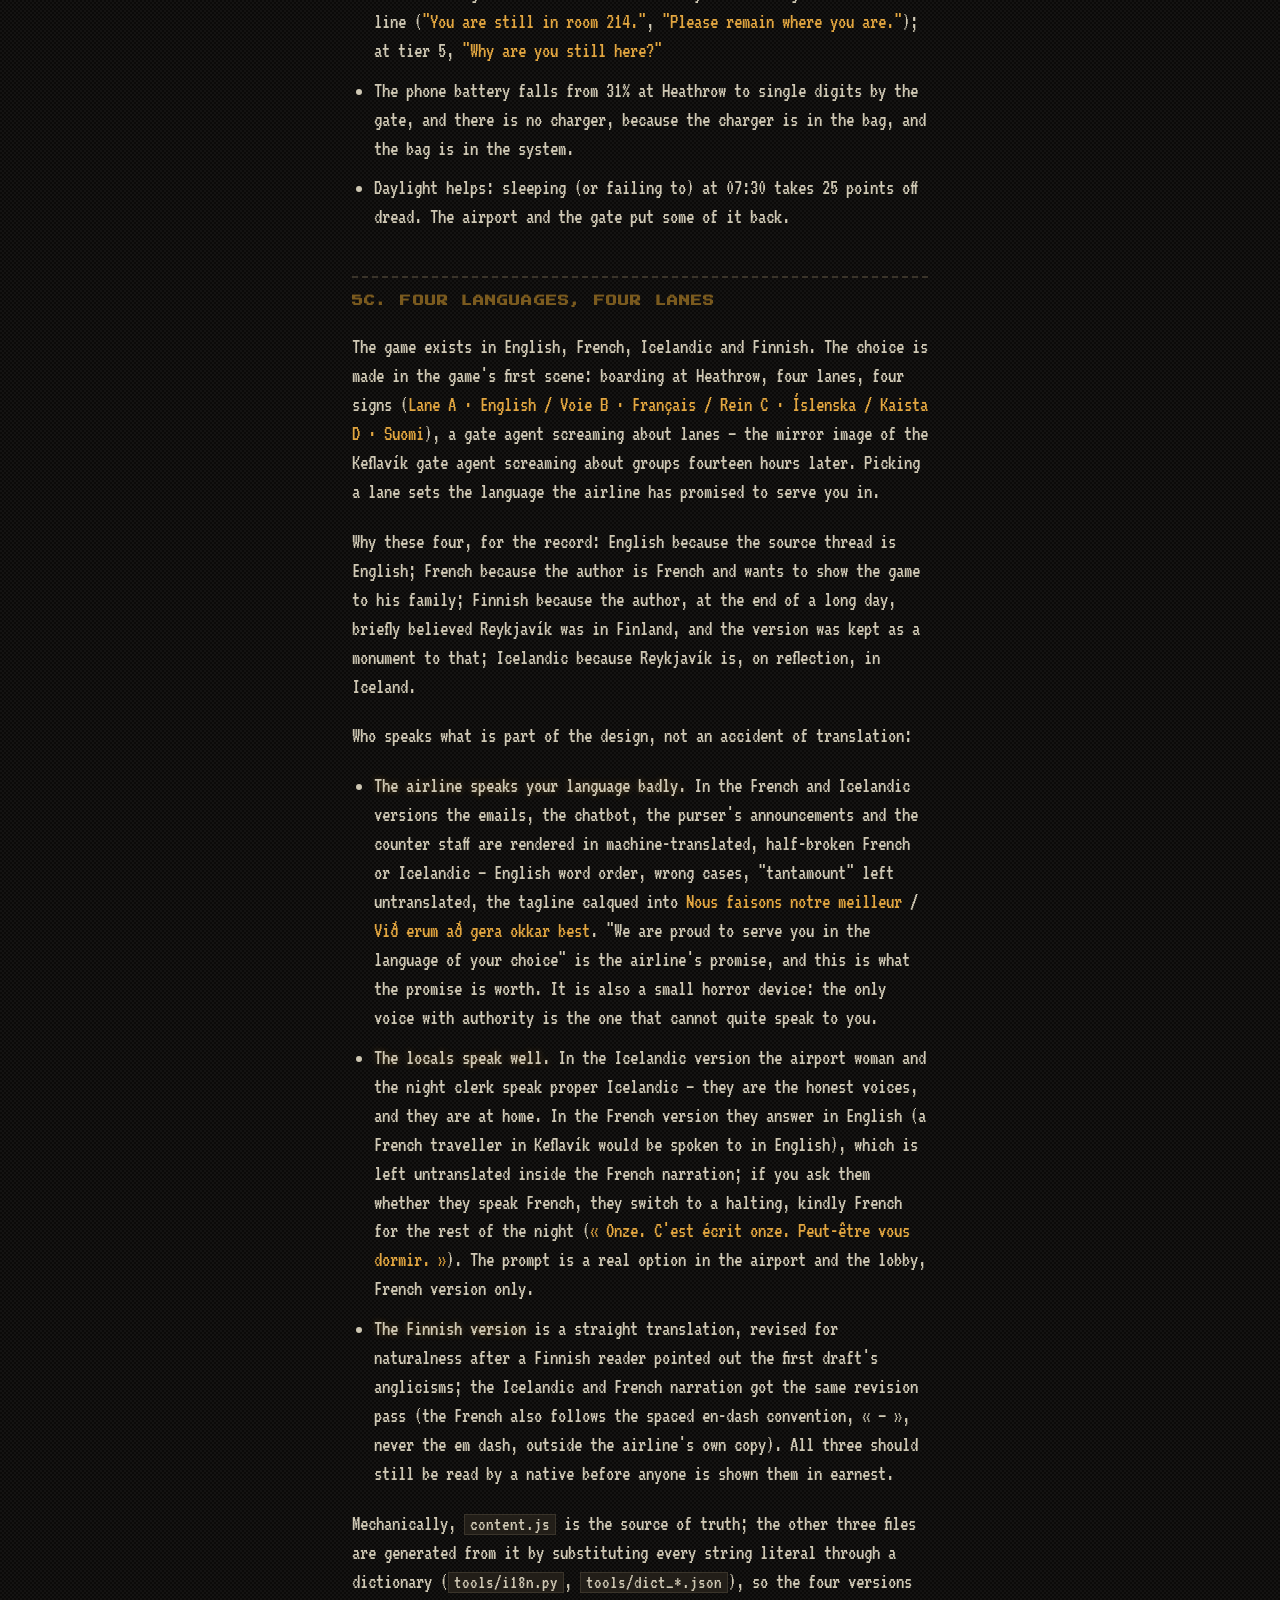
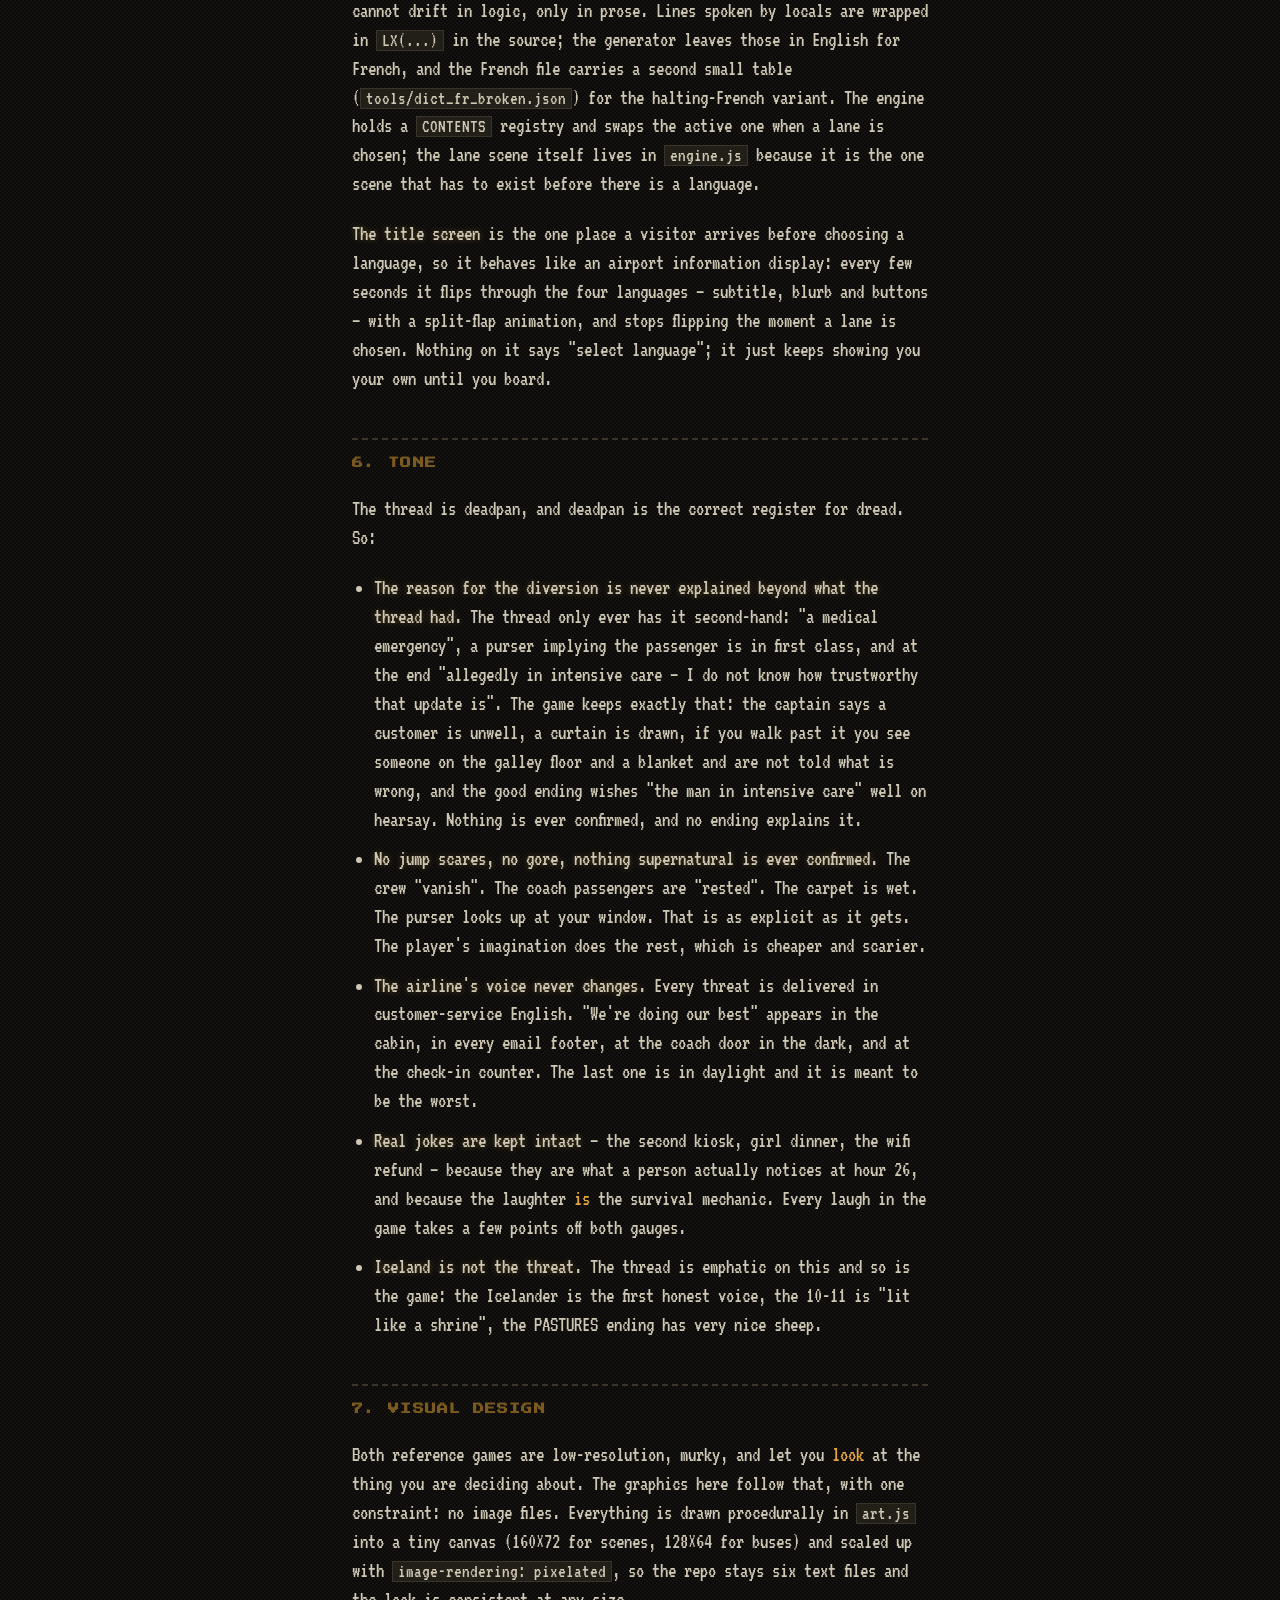
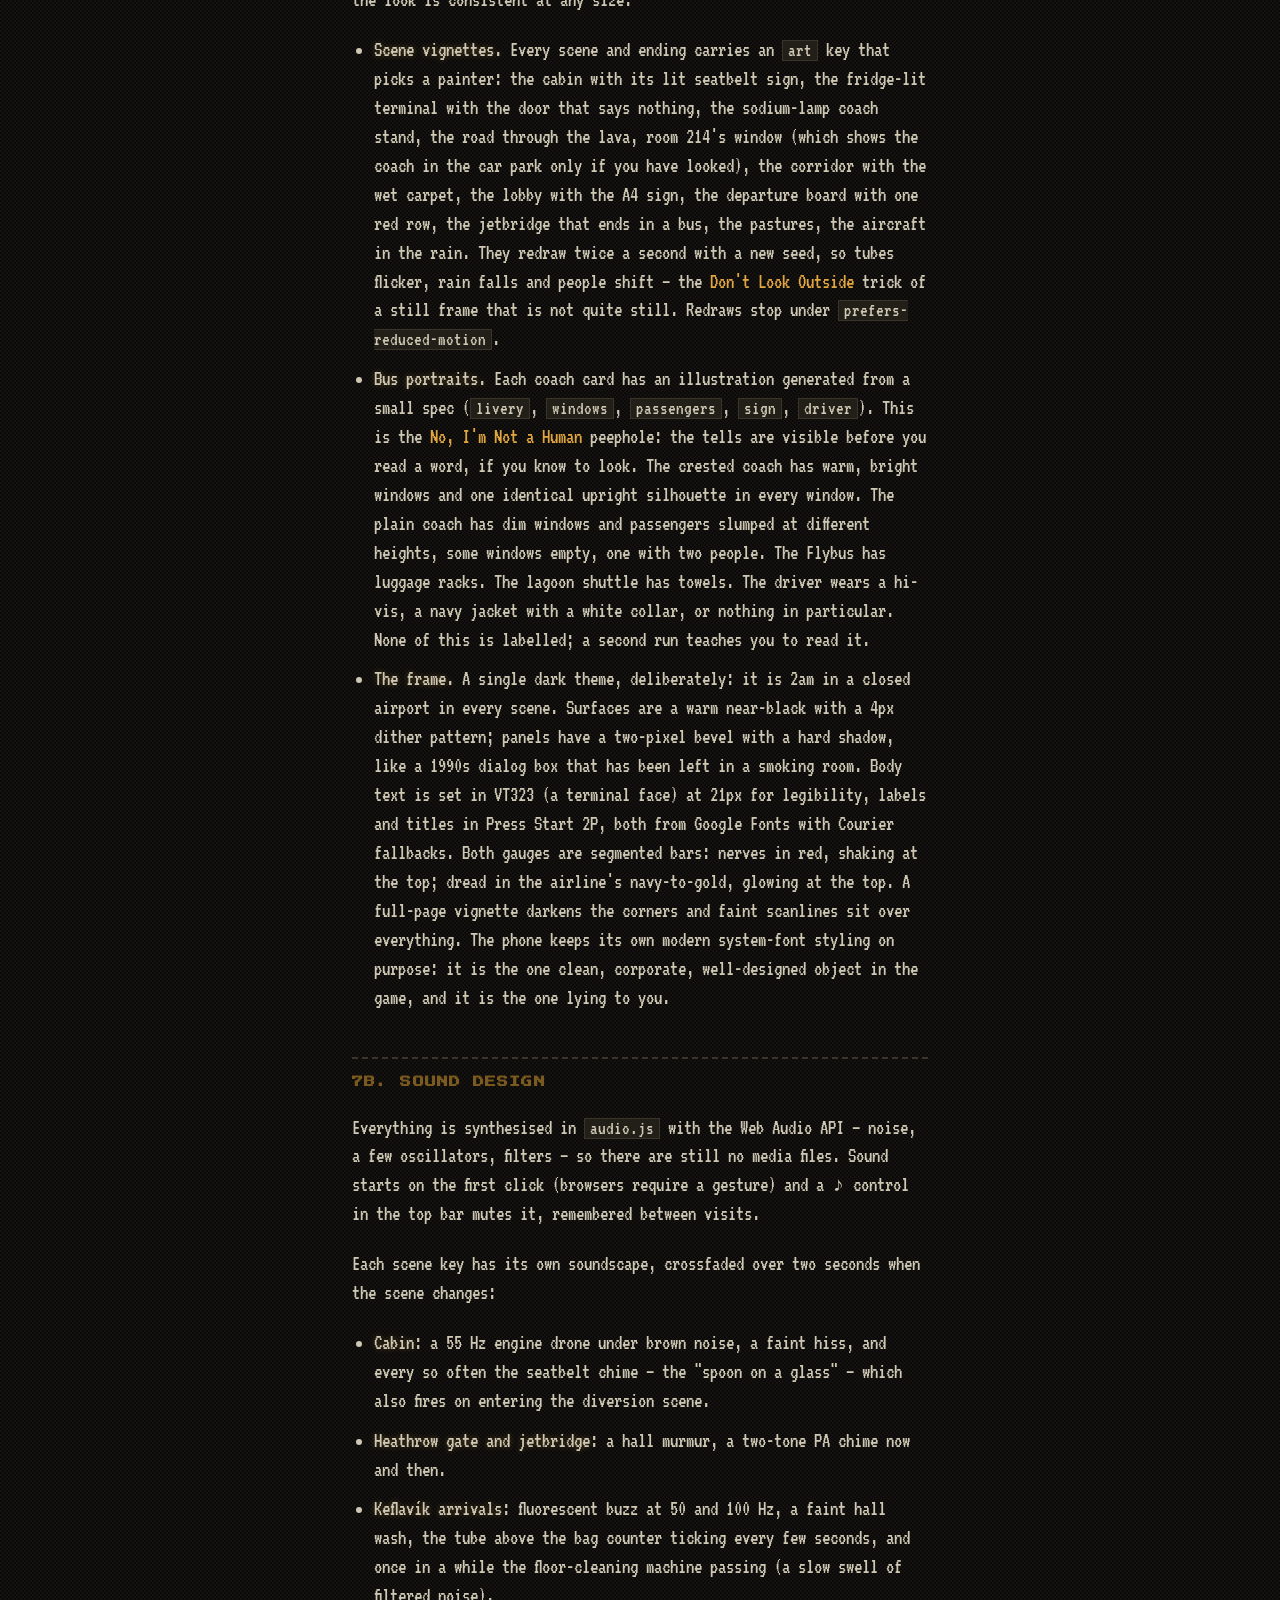
==== commit b4172004: "Add files via upload" ====
--- a/design.html
+++ b/design.html
@@ -31,6 +31,11 @@
   .doc a { color: var(--amber); }
   .back { display: inline-block; margin: 10px 0 0; font-family: var(--pixel); font-size: 9px; letter-spacing: .1em; color: var(--amber); text-decoration: none; border: 2px solid var(--edge); padding: 10px 14px; box-shadow: inset -2px -2px 0 var(--edge-dark), 0 0 0 2px var(--edge-dark); background: var(--bg-2); }
   .back:hover { color: #fff; }
+  .langs { display: flex; gap: 6px; flex-wrap: wrap; margin: 14px 0 0; }
+  .lang { font-family: var(--pixel); font-size: 9px; letter-spacing: .08em; color: var(--ink-dim); border: 2px solid var(--edge); padding: 10px 12px; box-shadow: inset -2px -2px 0 var(--edge-dark), 0 0 0 2px var(--edge-dark); background: var(--bg-2); cursor: pointer; }
+  .lang:hover { color: #fff; }
+  .lang.on { color: var(--amber); border-color: var(--amber-dim); text-shadow: 0 0 6px rgba(226,166,64,.5); }
+  .doc-lang[hidden] { display: none; }
 </style>
 </head>
 <body>
@@ -40,9 +45,12 @@
       <span class="brand-title">DIVERTED</span>
       <span class="brand-sub">Albion Atlantic · AB 0271 · LHR → LAX · design notes</span>
     </div>
-    <a class="back" href="index.html">‹ BACK TO THE GATE</a>
+    <div>
+      <a class="back" id="back" href="index.html">‹ BACK TO THE GATE</a>
+      <div class="langs" role="group" aria-label="Language"><button class="lang" data-lang="en" lang="en" title="English">EN</button><button class="lang" data-lang="fr" lang="fr" title="Français">FR</button><button class="lang" data-lang="is" lang="is" title="Íslenska">ÍS</button><button class="lang" data-lang="fi" lang="fi" title="Suomi">FI</button></div>
+    </div>
   </header>
-  <h1>DIVERTED — design notes</h1>
+  <section class="doc-lang" lang="en" data-lang="en" hidden><h1>DIVERTED — design notes</h1>
 <blockquote>
 <p><em>"british airways chatbot, british airways email, and british airways SMS: one always tells the truth, one always lies, and one"</em>
 — the thread, tweet 29 of 67, unfinished</p>
@@ -249,30 +257,825 @@
 <li><strong>Bus portraits.</strong> Each coach card has an illustration generated from a small spec (<code>livery</code>, <code>windows</code>, <code>passengers</code>, <code>sign</code>, <code>driver</code>). This is the <em>No, I'm Not a Human</em> peephole: the tells are visible before you read a word, if you know to look. The crested coach has warm, bright windows and one identical upright silhouette in every window. The plain coach has dim windows and passengers slumped at different heights, some windows empty, one with two people. The Flybus has luggage racks. The lagoon shuttle has towels. The driver wears a hi-vis, a navy jacket with a white collar, or nothing in particular. None of this is labelled; a second run teaches you to read it.</li>
 <li><strong>The frame.</strong> A single dark theme, deliberately: it is 2am in a closed airport in every scene. Surfaces are a warm near-black with a 4px dither pattern; panels have a two-pixel bevel with a hard shadow, like a 1990s dialog box that has been left in a smoking room. Body text is set in VT323 (a terminal face) at 21px for legibility, labels and titles in Press Start 2P, both from Google Fonts with Courier fallbacks. Both gauges are segmented bars: nerves in red, shaking at the top; dread in the airline's navy-to-gold, glowing at the top. A full-page vignette darkens the corners and faint scanlines sit over everything. The phone keeps its own modern system-font styling on purpose: it is the one clean, corporate, well-designed object in the game, and it is the one lying to you.</li>
 </ul>
+<h2>7b. Sound design</h2>
+<p>Everything is synthesised in <code>audio.js</code> with the Web Audio API — noise, a few oscillators, filters — so there are still no media files. Sound starts on the first click (browsers require a gesture) and a ♪ control in the top bar mutes it, remembered between visits.</p>
+<p>Each scene key has its own soundscape, crossfaded over two seconds when the scene changes:</p>
+<ul>
+<li><strong>Cabin</strong>: a 55 Hz engine drone under brown noise, a faint hiss, and every so often the seatbelt chime — the "spoon on a glass" — which also fires on entering the diversion scene.</li>
+<li><strong>Heathrow gate and jetbridge</strong>: a hall murmur, a two-tone PA chime now and then.</li>
+<li><strong>Keflavík arrivals</strong>: fluorescent buzz at 50 and 100 Hz, a faint hall wash, the tube above the bag counter ticking every few seconds, and once in a while the floor-cleaning machine passing (a slow swell of filtered noise).</li>
+<li><strong>Coach stand</strong>: wind (band-passed brown noise with two slow LFOs), a 32 Hz diesel idle with a square-wave chug, rain.</li>
+<li><strong>The road</strong>: engine drone, road noise, a slow rumble.</li>
+<li><strong>Room 214</strong>: the heating at 60 Hz, a low wash, and every half-minute or so a small click from the corridor.</li>
+<li><strong>Corridor</strong>: near silence, the ice machine grinding for two seconds at a time, and, rarely, the lift cable — a three-second triangle tone.</li>
+<li><strong>Lobby</strong>: the coffee machine's hum, the glass doors sliding open for nobody.</li>
+<li><strong>Car park</strong>: harder wind, gravel.</li>
+<li><strong>Departures</strong>: murmur, a fluorescent edge, the split-flap board flipping (fourteen clicks), the PA chime.</li>
+<li><strong>The tarmac bus</strong>: engine and rain on a roof. <strong>The apron</strong>: rain on metal and a jet spooling.</li>
+<li><strong>The void</strong> (the empty title vignette and the darkest ending): a 30 Hz drone and a slow heartbeat thud.</li>
+</ul>
+<p>On top of the scene, <strong>dread</strong> adds a detuned pair of sine waves around 40 Hz whose level rises with the tier (silent at tiers 0–1, audible from 2) and whose pitch drops as the tier climbs; from tier 5 a barely-there 9 kHz whine joins it. One-shot cues are fired by the engine: a two-pulse buzz for every message, five even thuds when the knock scenes open (it is the same knock whether you are in the room or the corridor), a square-wave blip when the airline notes you, a low thud and a dying 55 Hz tone on a bad ending, a rising two-note on a good one, and the split-flap clatter when the title board changes language.</p>
 <h2>8. Interface</h2>
 <ul>
 <li><strong>Two panes: the world and the phone.</strong> The thread was written <em>on a phone, in the situation</em>, so the phone is a permanent second character. On desktop it is a sticky column with a battery that runs down over the day; on mobile it is a bottom sheet behind a PHONE button with an unread badge. Toasts announce arrivals so the player feels the buzz at the same moment the narrator does.</li>
 <li><strong>The departure-board aesthetic.</strong> Amber on black, monospace, a faint scanline, a title that flickers every few seconds. Email gets the airline's navy-and-gold header; the chatbot gets rounded bubbles and emoji; paper gets Arial and a stain. Each channel <em>looks</em> like its level of trustworthiness, which is the joke.</li>
+<li><strong>Sound control</strong>: the ♪ in the top bar. Off by default only if you switched it off last time.</li>
+<li><strong>Business Class</strong>: the welcome email at boarding offers a complimentary upgrade. Accept it and nothing changes about your seat — but the bus cards lose all their written tells (name, sign, the Look-closer lines) and leave you the pixel portraits alone to read, exactly as the airline's wording promised: "trusted to find their own way". It costs a little dread on acceptance. It is the difficulty mode, chosen in-fiction and never named as one.</li>
 <li><strong>The clock is always visible</strong> because every horror beat in the source is a timing beat (the email at 9:40 about 9:00; the counter at exactly 3 hours). Time only advances through choices; there is no real-time pressure, so reading is always free.</li>
 <li><strong>Accessibility:</strong> pixel fonts fall back to Courier if Google Fonts is unreachable; body text is 21px for the terminal face's legibility; no information is carried by colour alone; <code>prefers-reduced-motion</code> disables all animation including the vignette redraws; <code>aria-live</code> on the status bar and toasts; keyboard-focusable choices; canvases are <code>aria-hidden</code> because every visual tell is also written on the card.</li>
 </ul>
 <h2>9. Technical choices</h2>
 <ul>
-<li><strong>Vanilla HTML/CSS/JS, no build.</strong> The requirement is GitHub Pages; the simplest thing that deploys there is static files, and a text game does not need a framework. <code>engine.js</code> is ~370 lines and knows nothing about the story; <code>content.js</code> is the story and knows nothing about the DOM; <code>art.js</code> knows nothing about either and only paints what it is asked to.</li>
+<li><strong>Vanilla HTML/CSS/JS, no build.</strong> The requirement is GitHub Pages; the simplest thing that deploys there is static files, and a text game does not need a framework. <code>engine.js</code> knows nothing about the story; <code>content.js</code> is the story and knows nothing about the DOM; <code>art.js</code> and <code>audio.js</code> know nothing about either and only paint, or play, what they are asked to.</li>
 <li><strong>Scenes are plain objects with function-valued fields.</strong> Text, location, choices and even bus lists can be <code>(G) =&gt; …</code> so they react to time and flags. This keeps conditional narrative in one place instead of scattering scene variants.</li>
 <li><strong>A tiny scheduled-message queue</strong> (<code>S.sched</code>, drained by <code>advance()</code>) is what makes the "email arrives 30 minutes after you boarded" gag work mechanically rather than as a line of prose.</li>
 <li><strong>Seeded RNG per run</strong> (<code>mulberry32</code>) so a run is reproducible from its seed if you ever want to add a "share this run" feature.</li>
 <li><strong><code>localStorage</code> only for the endings gallery, a run counter and the last language</strong>, guarded with <code>try/catch</code> for private windows. No save-in-progress: runs are 20 minutes and permadeath is the point.</li>
 </ul>
-<h2>10. Things I'd add with more time</h2>
-<ul>
-<li>A <strong>"What happened"</strong> post-mortem after each death showing the tell you missed (NINAH-style), pulled from the bus's <code>hidden</code> array.</li>
-<li><strong>Sound</strong>: a single looping air-handling hum, a phone buzz, and nothing else.</li>
-<li>A <strong>second night</strong> for players who miss the flight non-fatally, with the hotel emptier and the crested coach parked closer.</li>
-<li><strong>Difficulty</strong>: a "Business Class" mode that removes the written tells from the bus cards, leaving only the pixel portraits to read.</li>
-</ul>
-  <p><a class="back" href="index.html">‹ BACK TO THE GATE</a></p>
+<h2>10. Things considered, and what was decided</h2>
+<ul>
+<li><strong>A "what happened" post-mortem after each death, showing the tell you missed</strong> — rejected. Explicit instructions are against the spirit of the game. The endings gallery keeps its one-line hints, which is as far as the game will go toward explaining itself; the rest is for a second run.</li>
+<li><strong>Sound</strong> — done (§7b), one soundscape per scene rather than a single hum.</li>
+<li><strong>A second night for players who miss the flight non-fatally</strong> — rejected. Missing the flight is an ending, and stays one. Bad endings imply something vague and sinister (the sign taken down, the booking that cannot be found, the coffee machine clearing its throat) and stop there; they are never softened into a continuation.</li>
+<li><strong>A "Business Class" difficulty that removes the written tells from the bus cards</strong> — done, as the complimentary upgrade in the welcome email (§8).</li>
+<li><strong>The prose never hedges on state.</strong> Wherever the text depends on what the player did — the bag from the 10-11, the socks, the QR code, the man from 31C — it resolves the condition and says what is true, never "if you have it". This is a rule now, and the lift ending was the bug that made it one.</li>
+</ul>
+<h2>11. The design notes themselves</h2>
+<p>This document is part of the design, and it is delivered like the game: <code>design.html</code> is generated from the Markdown in the game's own style, exists in all four languages, opens in whatever language the interface is showing when you click the link on the title screen, and carries a visible switcher at the top (EN · FR · ÍS · FI). The translations were made with the same tooling and the same revision pass as the game text; the English is the source of truth, and where they disagree, the English is right.</p></section><section class="doc-lang" lang="fr" data-lang="fr" hidden><h1>DIVERTED – notes de conception</h1>
+<blockquote>
+<p><em>« chatbot british airways, e-mail british airways et SMS british airways : l'un dit toujours la vérité, l'un ment toujours, et l'un »</em>
+– le fil, tweet 29 sur 67, inachevé</p>
+</blockquote>
+<p>Ce document explique ce que le jeu cherche à faire et pourquoi chacune de ses parties est construite comme elle l'est. Il s'adresse à quelqu'un qui voudrait modifier le jeu ; il renvoie donc aussi au code.</p>
+<h2>1. La prémisse, et ce que le fil d'origine nous a donné</h2>
+<p>Le cahier des charges : un jeu d'horreur où votre vol Londres–LA atterrit à Reykjavík sans explication ni plan, où suivent des messages cryptiques et des bus mystérieux, et où la compagnie menace de vous abandonner sur place si vous vous plaignez. Mauvais courriel, mauvais bus, mauvaise réclamation : game over.</p>
+<p>Le fil joint n'est pas une histoire d'horreur. C'est le récit très drôle, très fatigué, d'un déroutement bien réel. Mais lu comme de la <em>conception de système</em>, c'est presque un document de jeu achevé, parce que l'auteur ne cesse de remarquer les trois mêmes choses :</p>
+<ol>
+<li><strong>L'information ne vient pas d'où elle devrait.</strong> Les canaux officiels (e-mail, SMS, chatbot) sont en retard, contradictoires ou physiquement impossibles (« à 9 h 40 nous avons reçu un e-mail disant que des bus nous prendraient à 9 h 00 »). Les sources fiables sont <em>une feuille A4 en Arial tachée d'eau</em> et <em>des passagers au hasard qui relaient des ouï-dire</em>.</li>
+<li><strong>La seule façon de savoir que vous êtes au bon endroit, c'est de reconnaître les autres passagers</strong>, « bien que pas très physionomiste », et de remarquer qu'ils portent les mêmes vêtements que la veille au soir.</li>
+<li><strong>L'autorité est polie, impérieuse, jamais désolée, et ouvertement menaçante</strong> (« c'est moi qui commande et la sécurité de nos clients est tantamount » ; « il abandonnerait les gens en Islande s'ils résistaient ou protestaient »).</li>
+</ol>
+<p>Plus une ligne qui est littéralement une spécification d'interface : <em>« imaginez une jauge de jeu vidéo, mais pour mes nerfs, qui descend jusque dans la zone du “mince filet rouge tremblant” »</em>.</p>
+<p>Chaque mécanique du jeu est l'une de ces observations, prise au pied de la lettre. L'horreur n'est pas ajoutée par-dessus la comédie ; elle est ce dont la comédie parle déjà, une fois les réconforts retirés.</p>
+<h3>Du fil au jeu : carte des temps forts</h3>
+<p>Le jeu s'ouvre quarante minutes avant le fil, à la porte d'embarquement, parce que l'horreur a besoin d'un <em>avant</em> : une cabine normale assez longtemps pour que le joueur ait un siège, un voisin, un repas et une routine à perdre. Chaque élément de la menace à venir y est planté sous une forme innocente – la formule des consignes de sécurité, la fiche de comptage, l'habitude qu'a le chef de cabine de regarder les gens plutôt que les papiers – de sorte que, quand la menace arrive, elle est reconnue plutôt qu'introduite.</p>
+<div class="tablewrap"><table>
+<thead>
+<tr>
+<th>Fil</th>
+<th>Jeu</th>
+</tr>
+</thead>
+<tbody>
+<tr>
+<td>Un vol normal jusqu'à ce qu'il ne le soit plus ; dérouté pour une urgence médicale ; débarqués de nuit ; l'équipage évaporé au contrôle des passeports</td>
+<td><code>boarding</code> → <code>takeoff</code> → <code>service</code> → <code>night</code> : quatre heures d'un avion qui fonctionne exactement comme il devrait, avec un chef de cabine qui salue des visages et non des cartes d'embarquement, fait lui-même la démonstration de sécurité (« la sécurité de nos clients est tantamount », dit comme la chose la plus ordinaire), suit le chariot-repas sans servir, et parcourt l'allée obscure avec une petite fiche, en comptant ; un rideau tiré à l'avant. Puis <code>cabin</code>, et plus tard <code>landing</code> – l'équipage franchit une porte « qui ne se referme pas tant qu'elle cesse d'être une porte »</td>
+</tr>
+<tr>
+<td>Les passagers protestent contre le déroutement ; le chef de cabine répond en menaçant d'abandonner quiconque proteste</td>
+<td><code>cabin</code> → <code>cabin_purser</code> : l'annonce du commandant met la cabine en émoi (un homme à l'office, un bouton d'appel qui n'arrête pas), le joueur peut s'y joindre, et la menace arrive <em>comme conséquence</em> – plus les pastilles <strong>NOTÉ</strong> et le drapeau <code>objected</code> qui vous suit</td>
+</tr>
+<tr>
+<td>L'e-mail propose un hôtel <em>à Heathrow</em></td>
+<td><code>heathrow</code>/<code>car</code> – la fin HÉBERGÉ</td>
+</tr>
+<tr>
+<td>Pas de bagages en soute, tout est fermé, ni nourriture ni dentifrice</td>
+<td>Le hub de la nuit à l'hôtel : chips et mini-bouteille de vin (« girl dinner »), shampoings minuscules, les vingt minutes de marche jusqu'au 10-11</td>
+</tr>
+<tr>
+<td>« Des Islandais en uniforme nous disant de ne pas suivre les consignes des e-mails et de monter dans les bus à la place »</td>
+<td><code>icelander</code> – « Ne suivez pas les e-mails. Il y a des bus. »</td>
+</tr>
+<tr>
+<td>Des bus d'origine inconnue, personne ne les a annoncés, un type en polaire a dit « soi-disant »</td>
+<td>Les scènes d'inspection des bus ; le ouï-dire comme ressource</td>
+</tr>
+<tr>
+<td>Le trajet en bus est inquiétamment long ; un bambin soupire « quelle journée »</td>
+<td><code>ride</code></td>
+</tr>
+<tr>
+<td>L'e-mail au sujet des « autocars » arrive trente minutes après l'embarquement, sans indiquer de lieu</td>
+<td>Système de messages programmés : <code>G.at(t + 30, 'email', …)</code>, horodaté avant d'arriver</td>
+</tr>
+<tr>
+<td>La feuille en Arial dit 11 h 00 ; l'e-mail de 9 h 40 dit 9 h 00 ; le chatbot dit autre chose</td>
+<td>L'onglet <strong>Papier</strong> contre <strong>Mail</strong> contre <strong>Ally</strong> ; l'autocar-leurre de 09:00 ; NO-SHOW si vous attendez l'heure exacte imprimée</td>
+</tr>
+<tr>
+<td>« Il y avait un bus dehors… “vous devriez peut-être vous dépêcher” » – reconnaître les passagers est la seule confirmation</td>
+<td><code>buses2</code> : le bon bus est celui où des gens portent les vêtements d'hier</td>
+</tr>
+<tr>
+<td>Les suggestions de sources chaudes dans les mentions</td>
+<td>La fin TANTALE et le texto de Jo</td>
+</tr>
+<tr>
+<td>La FAQ UK261 transformée en QR code, montrée à chaque passager ; « je vais faire ma karen »</td>
+<td>Le drapeau <code>uk261</code> et la jauge <strong>COLLECTIF</strong> ; la partager est la façon <em>sûre</em> de se plaindre</td>
+</tr>
+<tr>
+<td>La borne échoue deux fois ; un seul comptoir ; il ouvre exactement 3 h avant le départ ; le départ n'arrête pas de glisser</td>
+<td>Le hub <code>airport</code>, la variable <code>dep</code> et l'e-mail « départ révisé » de 12:00 qui déplace le comptoir</td>
+</tr>
+<tr>
+<td>L'agent de porte hurle à propos des groupes d'embarquement, cent personnes rient</td>
+<td><code>gate</code></td>
+</tr>
+<tr>
+<td>Passerelle → un bus → une vraie autoroute à travers des pâturages → « je crois que je vois notre avion » → pluie</td>
+<td><code>jetbridge</code>, <code>tarmac</code>, <code>plane</code></td>
+</tr>
+<tr>
+<td>« La majorité de nos clients se sont montrés compréhensifs et patients » ; le remboursement du wifi</td>
+<td>Les bonnes fins</td>
+</tr>
+<tr>
+<td>« Rendez-vous à portland… ou au groenland. ou en enfer. »</td>
+<td>RENTRÉ (OU AU GROENLAND, OU EN ENFER)</td>
+</tr>
+</tbody>
+</table></div>
+<p>Les noms et la compagnie sont fictifs (Albion Atlantic, « Nous faisons notre meilleur »). La destination est Los Angeles, conformément au cahier des charges. Keflavík est innocent.</p>
+<h2>2. Ce qui a été emprunté aux deux jeux de référence</h2>
+<h3>De <em>No, I'm Not a Human</em> : le tri par indices</h3>
+<p>La boucle centrale de ce jeu : quelque chose se présente à votre porte en prétendant être ce dont vous avez besoin ; vous l'inspectez à la recherche de petits indices physiques ; vous le laissez entrer ou non ; les règles qui définissent ce qui compte comme indice sont distillées au compte-gouttes par une émission peu fiable ; se tromper est fatal ; les parties sont courtes et l'on collectionne les fins.</p>
+<p>DIVERTED transpose cela terme à terme sur des autocars :</p>
+<ul>
+<li><strong>Le visiteur est un autocar.</strong> Chaque scène de bus (<code>buses1</code>, <code>buses2</code>, plus les pièges à bus unique <code>decoy_morning</code> et <code>walk</code>) présente 2 à 3 véhicules avec un nom, une pancarte, deux détails visibles et deux ou trois <strong>détails cachés</strong> révélés par <em>Regarder de plus près</em>, ce qui coûte des minutes. Monter à bord est l'acte irréversible.</li>
+<li><strong>Les indices sont diégétiques et cohérents sur tout le jeu.</strong> Le bon bus a toujours : une pancarte manuscrite ou au feutre (Arial/papier, jamais LED) ; un chauffeur en gilet fluo qui ne s'intéresse pas à vous ; des gens que vous reconnaissez, dans les vêtements avec lesquels ils ont volé. Le mauvais bus a toujours : l'écusson et la LED ; un chauffeur dans l'uniforme de l'<em>équipage disparu</em> qui vous sourit, à vous précisément ; des inconnus reposés en chemises propres, sans aucun téléphone à la main. La troisième option (Flybus, navette du Blue Lagoon) est le bus authentique-mais-pas-le-vôtre, dont l'indice est que ses passagers ont des bagages ou des chaussettes propres – choses qui vous font ostensiblement défaut.</li>
+<li><strong>L'émission qui enseigne les règles, c'est le ouï-dire.</strong> Dans NINAH, c'est la télévision. Ici, c'est l'Islandais, l'homme en polaire, la femme au bambin, l'homme à la casquette des Blazers, et un texto anonyme d'un +354 : « montez pas dans le beau ». Parler aux gens fait monter un compteur collectif caché et débloque des lignes d'indice sous le texte de la scène. Les canaux officiels, eux, sont le canal du <em>mensonge</em>. Le joueur doit apprendre que le logo est l'indice du danger – ce qui inverse la hiérarchie de confiance que l'image de marque de la compagnie est conçue pour installer.</li>
+<li><strong>Les détails sont randomisés à chaque partie</strong> (ordre, livrée, formulation de la pancarte en papier) avec un générateur aléatoire à graine, de sorte que la réponse ne peut pas être mémorisée comme « celui de gauche » ; il faut la <em>lire</em>. <code>G.pick</code> / <code>G.shuffle</code> dans <code>content.js</code>.</li>
+<li><strong>Mort permanente, parties courtes, une galerie de fins.</strong> Une partie dure 20 à 30 minutes. Douze fins, dix mauvaises, stockées dans <code>localStorage</code> et affichées comme des cartes verrouillées avec un indice d'une ligne, si bien que la galerie est elle-même un guide discret (« Quelqu'un fait toujours une annonce. » / « Il avait un écusson. Il était très beau. »).</li>
+</ul>
+<h3>De <em>Don't Look Outside</em> : la chambre, les besoins, la règle</h3>
+<p>L'apport de ce jeu, c'est la forme du deuxième acte : vous êtes confiné ; vous avez de petits besoins prosaïques (manger, dormir, tenir le coup) ; la nuit est la fenêtre de danger ; et il y a une règle énoncée dont tout le jeu consiste en réalité à savoir si vous l'enfreindrez.</p>
+<ul>
+<li><strong>Les pièces.</strong> L'hôtel, ce sont quatre scènes-hubs – <code>room</code>, <code>corridor</code>, <code>lobby</code>, <code>carpark</code> – entre lesquelles vous circulez, plus la route jusqu'au 10-11. Les listes d'actions <em>sont</em> l'inventaire des petites misères du fil : pas de dentifrice, les shampoings minuscules, chips-et-mini-vin, consulter ses droits, poster à ce sujet, la machine à glaçons, les mots croisés du veilleur de nuit. Rien ici n'est une énigme ; c'est de la texture, et chaque action renvoie un paragraphe différent (§5), si bien que la même pièce n'est jamais deux fois la même pièce.</li>
+<li><strong>Les besoins ne sont pas une simulation de survie.</strong> Il n'y a pas d'horloge de faim. Manger, le thé, une douche, les autres et le sommeil ne comptent que parce qu'ils font un peu baisser les deux jauges (§4b) ; ne rien faire est toujours permis et rien ici ne vous affame.</li>
+<li><strong>La règle.</strong> « Veuillez ne pas regarder par la fenêtre », délivrée par le chatbot à 04:50, est le seul hommage explicite à <em>Don't Look Outside</em>. Regarder n'est <em>pas</em> fatal – ce serait une ficelle grossière – mais cela active <code>seen</code>, auquel le chef de cabine fait référence plus tard, dans le bus du tarmac : « Vous avez regardé. » Le prix, c'est de l'effroi emporté avec soi, pas un game over. Le coup frappé à la porte à 04:30 (« Autocar pour les passagers Albion Atlantic. Départ immédiat. Dernier appel. ») est la vraie épreuve de la nuit : c'est l'heure annoncée par le <em>chatbot</em>, et seule la pancarte en papier la contredit.</li>
+<li><strong>La nuit comme fenêtre de danger.</strong> Chaque choix létal à l'hôtel est nocturne (la marche, le coup à la porte – qui vous trouve où que vous soyez, dans la chambre ou dans le couloir –, l'autocar sur le parking, l'ascenseur qui arrive tout seul ; la fenêtre est le choix sous-létal). Le matin est relativement sûr jusqu'à l'arrivée des bus, ce qui est aussi la façon dont le jeu de référence rythme les choses : les corvées, puis la porte.</li>
+</ul>
+<h2>3. Les trois canaux (« l'un dit toujours la vérité, l'un ment toujours, et l'un »)</h2>
+<p>Le fil n'a jamais achevé la phrase. Le jeu le fait, à peu près :</p>
+<div class="tablewrap"><table>
+<thead>
+<tr>
+<th>Canal</th>
+<th>Comportement</th>
+<th>Comment c'est construit</th>
+</tr>
+</thead>
+<tbody>
+<tr>
+<td><strong>Mail</strong> (Albion Atlantic, avec écusson)</td>
+<td>Toujours <em>en retard</em> et hors sujet. L'heure d'envoi et l'heure de réception sont affichées séparément pour que le joueur voie l'e-mail du bus de 09:00 arriver à 09:40.</td>
+<td><code>G.at()</code> avec un <code>stamp</code> antérieur à la livraison ; la vue e-mail affiche les deux.</td>
+</tr>
+<tr>
+<td><strong>Ally</strong> (chatbot)</td>
+<td><em>Ment</em> toujours, mais de façon précise et utile : il nomme le piège dans lequel vous êtes sur le point de tomber (autocar de 03:40, transfert de 08:00, « chambre 214, ne regardez pas par la fenêtre »). C'est aussi le moyen le plus rapide de se faire NOTER.</td>
+<td><code>CONTENT.chat</code> – les réponses sont des fonctions de l'état ; « Je veux faire une réclamation » appelle <code>G.strike()</code>.</td>
+</tr>
+<tr>
+<td><strong>SMS</strong></td>
+<td>Rares. Deux de la compagnie (faux), un d'un proche (sources chaudes), un d'un numéro inconnu (juste).</td>
+<td>De simples bulles ; le numéro inconnu est le seul indice non ambigu du jeu, et il est délibérément niable.</td>
+</tr>
+<tr>
+<td><strong>Papier</strong></td>
+<td><em>La vérité.</em> Tout ce qui est imprimé en Arial et scotché à quelque chose. Le joueur le photographie et cela va dans un onglet rendu en véritable Arial avec une tache d'eau.</td>
+<td><code>renderPaper()</code> dans <code>engine.js</code> ; <code>.paper-sheet</code> dans le CSS.</td>
+</tr>
+</tbody>
+</table></div>
+<p>L'objectif de conception est qu'à la deuxième scène de bus, le joueur consulte d'abord l'onglet Papier et lise l'écusson comme une menace. Ce renversement – le canal de marque, dessiné, rédigé par des professionnels, est le dangereux ; le canal laid et fait main est le sûr – est la thèse du jeu et vient tout droit du tweet 32 : « des centaines d'autres personnes qui choisissent de faire confiance à la feuille imprimée en arial tachée d'eau plutôt qu'aux e-mails avec le logo BA, parce qu'on sait tous à quoi s'en tenir. »</p>
+<h2>4. Se plaindre</h2>
+<p>Le cahier des charges dit que <em>faire la mauvaise réclamation</em> est un état d'échec. Le fil fournit la taxonomie :</p>
+<ul>
+<li>Se plaindre <strong>à la compagnie</strong> – en cabine, au chatbot, au comptoir, à la porte d'embarquement, ou en exigeant son bagage – est <strong>NOTÉ</strong>. Une pastille à chaque fois. Le chef de cabine écrit sur une petite fiche. À trois, la compagnie agit en conséquence <em>là où elle le peut</em> – au comptoir d'enregistrement ou à la porte, jamais à l'hôtel – et c'est LAISSÉ SUR PLACE : « les clients qui résistent ou s'opposent aux décisions opérationnelles peuvent être débarqués », dit sans la moindre méchanceté.</li>
+<li>Se plaindre <strong>les uns aux autres</strong> – comparer ses notes, partager le QR code UK261, rire de l'agent de porte – est compté en silence. C'est la seule sorte qui aide. Cela débloque des indices et, à 5 ou plus, la meilleure fin, LE COLLECTIF AUTOGÉRÉ DE LHR–LAX, qui est la formule même du fil pour ce que les passagers sont devenus.</li>
+</ul>
+<p>Il y a une réclamation cachée : confirmer l'hôtel à Heathrow puis <em>ne pas</em> monter dans la voiture active <code>booked</code>, et l'agent d'enregistrement note plus tard que « nos dossiers indiquent que vous avez été hébergé » – une marque gagnée douze heures plus tôt en faisant confiance à un e-mail. C'est la conséquence « faire confiance au mauvais courriel » pour les joueurs qui ont esquivé la conséquence immédiate.</p>
+<h2>4b. Les deux jauges : ce qu'elles font et, surtout, ce qu'elles ne font pas</h2>
+<p>La première version avait une barre de nerfs qui se vidait et vous tuait, et des options dangereuses marquées en rouge. Les deux ont disparu. Les règles, désormais :</p>
+<ul>
+<li><strong>Deux jauges, qui se remplissent toutes deux, et dont aucune ne termine la partie.</strong> NERFS se remplit avec la confrontation et le stress ; EFFROI se remplit avec la soumission et avec le fait de regarder des choses qu'on vous a dit de ne pas regarder. Les petits choix les déplacent de quelques points. Le temps les déplace un peu (nerfs +1 toutes les 40 minutes d'éveil ; effroi +1 toutes les 30 minutes entre minuit et l'aube). Le sommeil, la nourriture, une douche, un rire et les autres les font baisser. Il n'y a nulle part dans le jeu de moment « la jauge atteint le maximum → mort ».</li>
+<li><strong>Leur seul effet est de fermer des options.</strong> Chaque choix peut porter un <code>nerveMax</code> ou un <code>dreadMax</code>. Quand une jauge dépasse ce nombre, l'option reste listée, mais barrée et désactivée, avec une raison d'une ligne écrite pour cette option (<code>whyNot</code>) : un joueur à bout ne peut pas rester allongé sans bouger, renverserait le thé, enverrait promener l'homme en polaire ; un joueur intimidé ne peut pas consulter ses droits, ne peut pas tourner le dos à l'autocar, ne peut pas marcher vers l'homme qui frappe. Les raisons ne nomment jamais une jauge, mais chaque famille garde sa saveur – tremblements et emportement d'un côté, paralysie et obéissance de l'autre – pour rester apprenables. Des nerfs élevés retirent les options calmes, patientes, sociables et laissent les options de confrontation. Un effroi élevé retire les options de défi et d'indépendance et laisse celles de soumission. Ainsi les jauges ne vous tuent jamais ; elles vous laissent les choix que vous auriez faits de toute façon si vous étiez aussi à bout ou aussi intimidé, et <em>certains</em> d'entre eux sont létaux.</li>
+<li><strong>Pas de point de défaillance unique.</strong> Les seuils sont fixés par option et délibérément inégaux : parler au couple âgé demande des nerfs ≤ 75, l'homme en polaire ≤ 90 ; refuser d'ouvrir demande un effroi ≤ 80, reculer du judas ≤ 88, marcher jusqu'au 10-11 ≤ 70, l'escalier de secours ≤ 92. Un joueur qui a été surtout docile toute la nuit arrive au coup frappé à la porte avec un effroi dans les quatre-vingts et découvre que « ne pas ouvrir » a disparu – mais « regarder par le judas » est toujours là, et derrière, une chance de plus. Chaque entonnoir a plus d'un mur, et chaque mur est à un endroit différent.</li>
+<li><strong>Deux sortes d'options, deux motifs, jamais étiquetés.</strong> Les options de confrontation (<code>kind: 'conflict'</code>) portent le motif de la barre de nerfs : un bord gauche rouge qui s'épaissit et une ombre de texte qui rougit à mesure que les nerfs montent, et aux paliers supérieurs elles tremblent. Les options de soumission (<code>kind: 'comply'</code>) portent le motif de la barre d'effroi : le lavis bleu marine de la compagnie et une lueur dorée qui s'intensifient à mesure que l'effroi monte, un ✦ doré à la place du chevron, et le texte grossit un peu. Les barres utilisent les mêmes couleurs, si bien qu'après une ou deux parties le joueur peut déduire quelle barre gouverne quelle famille – le jeu ne le dit jamais. C'est la boucle d'apprentissage demandée par le cahier des charges : vous apprenez, de partie en partie, de quelle sorte est chaque option, avant d'apprendre si elle est bonne ou mauvaise.</li>
+<li><strong>Aucune des deux familles n'est « la mauvaise ».</strong> Certaines options de soumission sont correctes (rester assis dans le bus du tarmac, embarquer par groupe, ne pas regarder par la fenêtre, attendre au comptoir) ; certaines options de confrontation sont correctes ou inoffensives (protester en cabine, exiger son bagage, interroger le chauffeur). Certaines de chaque sorte sont des game over (ouvrir la porte, monter dans l'ascenseur, monter dans l'autocar à écusson ; exiger de descendre du bus du tarmac). Le motif vous dit le <em>tempérament</em> d'un choix, pas son issue.</li>
+<li><strong>La répétition est bon marché.</strong> Faire deux fois la même chose au même endroit coûte moitié moins sur les jauges (<code>engine.js</code>, <code>choose()</code>), si bien qu'un joueur qui vérifie la porte quatre fois est anxieux, pas condamné.</li>
+<li><strong>Réglage.</strong> Des politiques de test automatisées (<code>tools/playtest.js</code> : docile, confrontationnelle, aléatoire, « raisonnable », et un parcours prudent écrit à la main) ont été exécutées dans les trois langues. Une partie prudente se termine autour de nerfs 0–10 et effroi 60 sans qu'aucune option n'ait jamais été verrouillée ; une partie purement docile arrive au coup frappé à la porte avec un effroi de 70–100 et est généralement canalisée vers CAR DE NUIT ou L'ASCENSEUR ; une partie confrontationnelle atteint des nerfs de 75–100, perd la capacité de rire à la porte d'embarquement ou d'attendre au comptoir, et accumule les pastilles NOTÉ jusqu'à l'enregistrement. Les explorateurs aléatoires qui fouillent chaque recoin sombre saturent les deux barres avant 04:00, ce qui est la punition prévue pour qui traite l'hôtel comme une liste à cocher.</li>
+</ul>
+<h2>5. Un texte qui ne se répète jamais</h2>
+<p>Les scènes-hubs construisent leur paragraphe à partir de trois éléments (<code>hub()</code> dans <code>content.js</code>) : une courte ligne d'état fixe qui dit où vous êtes et ce qui ne va pas chez vous (<em>« Chambre 214. 03:40. Vous êtes trop fatigué pour dormir, et vos dents sont sales, et vous n'avez pas mangé. »</em>), le résultat de ce que vous venez de faire (<code>G.note()</code>, défini par l'action), et une ligne d'ambiance tirée d'un réservoir propre à ce lieu. Les lignes d'ambiance portent un palier d'effroi ; le sélecteur préfère les lignes au palier courant ou juste en dessous et ne répète jamais la dernière utilisée, de sorte que le même hall à effroi 2 est une grille de mots croisés et une affiche touristique, et qu'à effroi 5 le veilleur dit « Il a demandé après vous » sans lever les yeux. Les actions répétables (vérifier la porte, la télévision, la fenêtre, la machine à glaçons, le distributeur) indexent leur résultat sur le nombre de fois où vous les avez faites et sur l'effroi, si bien que la quatrième vérification de la porte ne se lit pas comme la première. Rien dans un hub ne rend deux fois de suite le même paragraphe.</p>
+<h2>5b. Escalade</h2>
+<p>L'effroi pilote aussi la présentation, en six paliers (<code>data-dread</code> sur l'élément racine, défini à partir de la jauge) :</p>
+<ul>
+<li>La page s'assombrit : le vignettage se resserre, les lignes de balayage s'épaississent, le titre clignote plus vite, au palier 5 le texte de la scène tressaute, au palier 6 la ligne de lieu passe au rouge.</li>
+<li>L'horloge ment : à partir du palier 3, toutes les quelques secondes elle affiche <code>--:--</code> ou une heure d'il y a plusieurs heures pendant un cinquième de seconde.</li>
+<li>Les images se dégradent : à partir du palier 3, une silhouette en bleu marine à col blanc apparaît au bord des vignettes de scène, de plus en plus souvent à mesure que l'effroi monte ; à partir du palier 4, des images passent parfois au noir ; la cadence de redessin augmente.</li>
+<li>Le chatbot se rapproche : à partir du palier 3, les réponses d'Ally gagnent une seconde ligne (<em>« Vous êtes toujours dans la chambre 214. »</em>, <em>« Veuillez rester où vous êtes. »</em>) ; au palier 5, <em>« Pourquoi êtes-vous encore là ? »</em></li>
+<li>La batterie du téléphone tombe de 31 % à Heathrow à un seul chiffre à la porte d'embarquement, et il n'y a pas de chargeur, parce que le chargeur est dans le sac, et que le sac est dans le système.</li>
+<li>La lumière du jour aide : dormir (ou échouer à dormir) à 07:30 retire 25 points d'effroi. L'aéroport et la porte en remettent une partie.</li>
+</ul>
+<h2>5c. Quatre langues, quatre voies</h2>
+<p>Le jeu existe en anglais, français, islandais et finnois. Le choix se fait dans la première scène du jeu : l'embarquement à Heathrow, quatre voies, quatre panneaux (<em>Lane A · English / Voie B · Français / Rein C · Íslenska / Kaista D · Suomi</em>), un agent de porte qui hurle à propos des voies – l'image en miroir de l'agent de Keflavík qui hurlera à propos des groupes quatorze heures plus tard. Choisir une voie fixe la langue dans laquelle la compagnie a promis de vous servir.</p>
+<p>Pourquoi ces quatre-là, pour mémoire : l'anglais parce que le fil d'origine est en anglais ; le français parce que l'auteur est français et veut montrer le jeu à sa famille ; le finnois parce que l'auteur, au bout d'une longue journée, a brièvement cru que Reykjavík était en Finlande, et que la version a été conservée comme un monument à cette erreur ; l'islandais parce que Reykjavík est, à la réflexion, en Islande.</p>
+<p>Qui parle quoi fait partie de la conception, et n'est pas un accident de traduction :</p>
+<ul>
+<li><strong>La compagnie parle mal votre langue.</strong> Dans les versions française et islandaise, les e-mails, le chatbot, les annonces du chef de cabine et le personnel des comptoirs sont rendus dans un français ou un islandais de traduction automatique, à moitié cassé – ordre des mots anglais, mauvais cas, « tantamount » laissé tel quel, le slogan calqué en <em>Nous faisons notre meilleur</em> / <em>Við erum að gera okkar best</em>. « Nous sommes fiers de vous servir dans la langue de votre choix » est la promesse de la compagnie, et voilà ce qu'elle vaut. C'est aussi un petit procédé d'horreur : la seule voix qui ait de l'autorité est celle qui ne parvient pas tout à fait à vous parler.</li>
+<li><strong>Les locaux parlent bien.</strong> Dans la version islandaise, la femme de l'aéroport et le veilleur de nuit parlent un islandais correct – ce sont les voix honnêtes, et elles sont chez elles. Dans la version française, ils répondent en anglais (à un voyageur français à Keflavík, on parlerait anglais), ce qui est laissé non traduit à l'intérieur de la narration française ; si vous leur demandez s'ils parlent français, ils passent à un français hésitant et bienveillant pour le reste de la nuit (<em>« Onze. C'est écrit onze. Peut-être vous dormir. »</em>). La question est une véritable option dans l'aéroport et dans le hall, version française uniquement.</li>
+<li><strong>La version finnoise</strong> est une traduction directe, révisée pour le naturel après qu'un lecteur finnois a relevé les anglicismes de la première version ; les narrations islandaise et française ont reçu la même passe de révision (le français suit aussi la convention du tiret demi-cadratin espacé, « – », jamais le tiret cadratin, hors des textes propres à la compagnie). Les trois devraient encore être relues par un locuteur natif avant d'être montrées à quiconque pour de bon.</li>
+</ul>
+<p>Mécaniquement, <code>content.js</code> est la source de vérité ; les trois autres fichiers en sont générés en substituant chaque littéral de chaîne à travers un dictionnaire (<code>tools/i18n.py</code>, <code>tools/dict_*.json</code>), de sorte que les quatre versions ne peuvent pas diverger en logique, seulement en prose. Les répliques des locaux sont enveloppées dans <code>LX(...)</code> dans la source ; le générateur les laisse en anglais pour le français, et le fichier français porte une seconde petite table (<code>tools/dict_fr_broken.json</code>) pour la variante en français hésitant. Le moteur tient un registre <code>CONTENTS</code> et permute le contenu actif quand une voie est choisie ; la scène des voies elle-même vit dans <code>engine.js</code>, parce que c'est la seule scène qui doive exister avant qu'il y ait une langue.</p>
+<p><strong>L'écran-titre</strong> est le seul endroit où un visiteur arrive avant d'avoir choisi une langue ; il se comporte donc comme un panneau d'information d'aéroport : toutes les quelques secondes il fait défiler les quatre langues – sous-titre, présentation et boutons – avec une animation de tableau à palettes, et cesse de défiler dès qu'une voie est choisie. Rien n'y dit « choisissez une langue » ; il continue simplement à vous montrer la vôtre jusqu'à ce que vous embarquiez.</p>
+<h2>6. Ton</h2>
+<p>Le fil est pince-sans-rire, et le pince-sans-rire est le bon registre pour l'effroi. Donc :</p>
+<ul>
+<li><strong>La raison du déroutement n'est jamais expliquée au-delà de ce qu'avait le fil.</strong> Le fil ne l'a jamais que de seconde main : « une urgence médicale », un chef de cabine laissant entendre que le passager est en première, et à la fin « apparemment en soins intensifs – je ne sais pas à quel point cette information est fiable ». Le jeu garde exactement cela : le commandant dit qu'un client est souffrant, un rideau est tiré, si vous passez derrière vous voyez quelqu'un sur le sol de l'office et une couverture sans qu'on vous dise ce qui ne va pas, et la bonne fin souhaite bon rétablissement à « l'homme en soins intensifs » sur la foi d'un ouï-dire. Rien n'est jamais confirmé, et aucune fin ne l'explique.</li>
+<li><strong>Pas de jump scares, pas de sang, rien de surnaturel n'est jamais confirmé.</strong> L'équipage « disparaît ». Les passagers de l'autocar sont « reposés ». La moquette est mouillée. Le chef de cabine lève les yeux vers votre fenêtre. On n'est jamais plus explicite que cela. L'imagination du joueur fait le reste, ce qui est moins cher et plus effrayant.</li>
+<li><strong>La voix de la compagnie ne change jamais.</strong> Chaque menace est délivrée dans la langue du service client. « Nous faisons notre meilleur » apparaît en cabine, dans chaque pied d'e-mail, à la porte de l'autocar dans le noir, et au comptoir d'enregistrement. Le dernier est en plein jour et il est censé être le pire.</li>
+<li><strong>Les vraies blagues sont gardées intactes</strong> – la seconde borne, le girl dinner, le remboursement du wifi – parce que c'est ce qu'une personne remarque réellement à la vingt-sixième heure, et parce que le rire <em>est</em> la mécanique de survie. Chaque rire dans le jeu retire quelques points aux deux jauges.</li>
+<li><strong>L'Islande n'est pas la menace.</strong> Le fil y insiste, et le jeu aussi : l'Islandais est la première voix honnête, le 10-11 est « éclairé comme un sanctuaire », la fin PÂTURAGES a de très jolis moutons.</li>
+</ul>
+<h2>7. Direction visuelle</h2>
+<p>Les deux jeux de référence sont en basse résolution, brumeux, et vous laissent <em>regarder</em> la chose sur laquelle vous devez vous décider. Les graphismes suivent cela ici, avec une contrainte : aucun fichier image. Tout est dessiné procéduralement dans <code>art.js</code> sur un minuscule canevas (160×72 pour les scènes, 128×64 pour les bus) puis agrandi avec <code>image-rendering: pixelated</code>, de sorte que le dépôt reste six fichiers texte et que l'apparence est cohérente à toute taille.</p>
+<ul>
+<li><strong>Vignettes de scène.</strong> Chaque scène et chaque fin porte une clé <code>art</code> qui choisit un peintre : la cabine avec son signal ceinture allumé, le terminal éclairé comme un frigo avec la porte qui ne dit rien, l'arrêt d'autocar sous lampe au sodium, la route à travers la lave, la fenêtre de la chambre 214 (qui ne montre l'autocar sur le parking que si vous avez regardé), le couloir à la moquette mouillée, le hall avec la pancarte A4, le tableau des départs avec une seule ligne rouge, la passerelle qui se termine par un bus, les pâturages, l'avion sous la pluie. Elles se redessinent deux fois par seconde avec une nouvelle graine, si bien que les tubes vacillent, la pluie tombe et les gens bougent – le truc de <em>Don't Look Outside</em> : une image fixe qui n'est pas tout à fait fixe. Les redessins s'arrêtent sous <code>prefers-reduced-motion</code>.</li>
+<li><strong>Portraits de bus.</strong> Chaque carte d'autocar a une illustration générée à partir d'une petite spécification (<code>livery</code>, <code>windows</code>, <code>passengers</code>, <code>sign</code>, <code>driver</code>). C'est le judas de <em>No, I'm Not a Human</em> : les indices sont visibles avant qu'on ait lu un mot, si l'on sait où regarder. L'autocar à écusson a des fenêtres chaudes et vives et une même silhouette droite, identique, à chaque fenêtre. L'autocar ordinaire a des fenêtres ternes et des passagers affaissés à des hauteurs différentes, certaines fenêtres vides, une avec deux personnes. Le Flybus a des porte-bagages. La navette du lagon a des serviettes. Le chauffeur porte un gilet fluo, une veste bleu marine à col blanc, ou rien de particulier. Rien de tout cela n'est étiqueté ; une seconde partie vous apprend à le lire.</li>
+<li><strong>Le cadre.</strong> Un seul thème sombre, délibérément : il est deux heures du matin dans un aéroport fermé à chaque scène. Les surfaces sont d'un presque-noir chaud avec un motif de tramage de 4 px ; les panneaux ont un biseau de deux pixels avec une ombre dure, comme une boîte de dialogue des années 1990 qu'on aurait laissée dans un fumoir. Le corps de texte est composé en VT323 (une fonte de terminal) à 21 px pour la lisibilité, les libellés et les titres en Press Start 2P, tous deux depuis Google Fonts avec Courier en repli. Les deux jauges sont des barres segmentées : les nerfs en rouge, qui tremblent en haut ; l'effroi dans le bleu-marine-vers-or de la compagnie, qui luit en haut. Un vignettage pleine page assombrit les coins et de légères lignes de balayage recouvrent tout. Le téléphone garde à dessein son propre style moderne en police système : c'est le seul objet propre, corporate, bien dessiné du jeu, et c'est celui qui vous ment.</li>
+</ul>
+<h2>7b. Conception sonore</h2>
+<p>Tout est synthétisé dans <code>audio.js</code> avec l'API Web Audio – du bruit, quelques oscillateurs, des filtres – si bien qu'il n'y a toujours aucun fichier média. Le son démarre au premier clic (les navigateurs exigent un geste) et une commande ♪ dans la barre supérieure le coupe, ce dont on se souvient d'une visite à l'autre.</p>
+<p>Chaque clé de scène a son propre paysage sonore, fondu-enchaîné sur deux secondes au changement de scène :</p>
+<ul>
+<li><strong>Cabine</strong> : un bourdon de réacteur à 55 Hz sous un bruit brun, un léger sifflement, et de temps à autre le carillon de la ceinture – la « cuillère sur un verre » – qui retentit aussi à l'entrée dans la scène du déroutement.</li>
+<li><strong>Porte d'embarquement de Heathrow et passerelle</strong> : une rumeur de hall, un carillon de sonorisation à deux tons de temps en temps.</li>
+<li><strong>Arrivées de Keflavík</strong> : un bourdonnement fluorescent à 50 et 100 Hz, un léger lavis de hall, le tube au-dessus du comptoir des bagages qui tique toutes les quelques secondes, et de loin en loin l'autolaveuse qui passe (une lente houle de bruit filtré).</li>
+<li><strong>Arrêt d'autocar</strong> : du vent (bruit brun passe-bande avec deux LFO lents), un ralenti diesel à 32 Hz avec un tchac-tchac en onde carrée, de la pluie.</li>
+<li><strong>La route</strong> : bourdon de moteur, bruit de roulement, un lent grondement.</li>
+<li><strong>Chambre 214</strong> : le chauffage à 60 Hz, un lavis grave, et à peu près toutes les demi-minutes un petit clic venu du couloir.</li>
+<li><strong>Couloir</strong> : presque le silence, la machine à glaçons qui broie deux secondes d'affilée, et, rarement, le câble de l'ascenseur – un son triangulaire de trois secondes.</li>
+<li><strong>Hall</strong> : le ronronnement de la machine à café, les portes vitrées qui coulissent pour personne.</li>
+<li><strong>Parking</strong> : un vent plus dur, du gravier.</li>
+<li><strong>Départs</strong> : rumeur, une frange fluorescente, le tableau à palettes qui bascule (quatorze clics), le carillon de sonorisation.</li>
+<li><strong>Le bus du tarmac</strong> : moteur et pluie sur un toit. <strong>L'aire de trafic</strong> : pluie sur du métal et un réacteur qui monte en régime.</li>
+<li><strong>Le vide</strong> (la vignette de titre vide et la fin la plus sombre) : un bourdon à 30 Hz et un lent battement de cœur.</li>
+</ul>
+<p>Par-dessus la scène, l'<strong>effroi</strong> ajoute une paire de sinusoïdes désaccordées autour de 40 Hz dont le niveau monte avec le palier (silencieuses aux paliers 0–1, audibles à partir de 2) et dont la hauteur descend à mesure que le palier grimpe ; à partir du palier 5, un sifflement à peine perceptible à 9 kHz s'y joint. Les signaux ponctuels sont déclenchés par le moteur : un buzz à deux impulsions pour chaque message, cinq coups réguliers à l'ouverture des scènes du coup frappé (c'est le même coup, que vous soyez dans la chambre ou dans le couloir), un bip en onde carrée quand la compagnie vous note, un coup sourd et un son de 55 Hz qui s'éteint sur une mauvaise fin, deux notes ascendantes sur une bonne, et le claquement du tableau à palettes quand le panneau-titre change de langue.</p>
+<h2>8. Interface</h2>
+<ul>
+<li><strong>Deux volets : le monde et le téléphone.</strong> Le fil a été écrit <em>sur un téléphone, dans la situation</em>, si bien que le téléphone est un second personnage permanent. Sur ordinateur, c'est une colonne fixe avec une batterie qui se vide au fil de la journée ; sur mobile, c'est une feuille inférieure derrière un bouton TÉLÉPHONE avec un badge de non-lus. Des notifications annoncent les arrivées pour que le joueur sente la vibration au moment même où le narrateur la sent.</li>
+<li><strong>L'esthétique du tableau des départs.</strong> Ambre sur noir, chasse fixe, une légère ligne de balayage, un titre qui clignote toutes les quelques secondes. L'e-mail reçoit l'en-tête bleu marine et or de la compagnie ; le chatbot, des bulles arrondies et des emoji ; le papier, de l'Arial et une tache. Chaque canal <em>a l'air</em> de son niveau de fiabilité, ce qui est la blague.</li>
+<li><strong>Commande du son</strong> : le ♪ dans la barre supérieure. Coupé par défaut seulement si vous l'aviez coupé la dernière fois.</li>
+<li><strong>Classe Affaires</strong> : l'e-mail de bienvenue à l'embarquement offre un surclassement gracieux. Acceptez-le et rien ne change pour votre siège – mais les cartes de bus perdent tous leurs indices écrits (nom, pancarte, les lignes de Regarder de plus près) et ne vous laissent que les portraits en pixels à lire, exactement comme la formulation de la compagnie le promettait : « à qui l'on fait confiance pour trouver leur chemin ». Cela coûte un peu d'effroi à l'acceptation. C'est le mode de difficulté, choisi dans la fiction et jamais nommé comme tel.</li>
+<li><strong>L'horloge est toujours visible</strong> parce que chaque temps fort d'horreur de la source est une question de timing (l'e-mail de 9 h 40 au sujet de 9 h 00 ; le comptoir à exactement 3 heures). Le temps n'avance que par les choix ; il n'y a pas de pression en temps réel, si bien que lire est toujours gratuit.</li>
+<li><strong>Accessibilité :</strong> les polices pixel se replient sur Courier si Google Fonts est inaccessible ; le corps de texte est à 21 px pour la lisibilité de la fonte de terminal ; aucune information n'est portée par la couleur seule ; <code>prefers-reduced-motion</code> désactive toute animation, y compris les redessins de vignettes ; <code>aria-live</code> sur la barre d'état et les notifications ; choix accessibles au clavier ; les canevas sont <code>aria-hidden</code> parce que chaque indice visuel est aussi écrit sur la carte.</li>
+</ul>
+<h2>9. Choix techniques</h2>
+<ul>
+<li><strong>HTML/CSS/JS vanille, sans build.</strong> L'exigence est GitHub Pages ; la chose la plus simple qui s'y déploie, ce sont des fichiers statiques, et un jeu textuel n'a pas besoin de framework. <code>engine.js</code> ne sait rien de l'histoire ; <code>content.js</code> est l'histoire et ne sait rien du DOM ; <code>art.js</code> et <code>audio.js</code> ne savent rien ni de l'un ni de l'autre et ne font que peindre, ou jouer, ce qu'on leur demande.</li>
+<li><strong>Les scènes sont de simples objets aux champs à valeur fonctionnelle.</strong> Le texte, le lieu, les choix et même les listes de bus peuvent être des <code>(G) =&gt; …</code> pour réagir au temps et aux drapeaux. Cela garde la narration conditionnelle en un seul endroit au lieu de disperser des variantes de scènes.</li>
+<li><strong>Une minuscule file de messages programmés</strong> (<code>S.sched</code>, vidée par <code>advance()</code>) est ce qui fait fonctionner le gag de « l'e-mail arrive trente minutes après votre embarquement » mécaniquement plutôt que comme une ligne de prose.</li>
+<li><strong>Un générateur aléatoire à graine par partie</strong> (<code>mulberry32</code>), de sorte qu'une partie est reproductible à partir de sa graine si l'on veut un jour ajouter une fonction « partager cette partie ».</li>
+<li><strong><code>localStorage</code> uniquement pour la galerie des fins, un compteur de parties et la dernière langue</strong>, protégé par <code>try/catch</code> pour les fenêtres de navigation privée. Pas de sauvegarde en cours de partie : les parties durent vingt minutes et la mort permanente est tout l'intérêt.</li>
+</ul>
+<h2>10. Ce qui a été envisagé, et ce qui a été décidé</h2>
+<ul>
+<li><strong>Un « que s'est-il passé » post-mortem après chaque mort, montrant l'indice manqué</strong> – rejeté. Les instructions explicites vont contre l'esprit du jeu. La galerie des fins garde ses indices d'une ligne, ce qui est aussi loin que le jeu ira pour s'expliquer ; le reste est pour une seconde partie.</li>
+<li><strong>Le son</strong> – fait (§7b), un paysage sonore par scène plutôt qu'un bourdonnement unique.</li>
+<li><strong>Une seconde nuit pour les joueurs qui ratent le vol sans en mourir</strong> – rejetée. Rater le vol est une fin, et le reste. Les mauvaises fins suggèrent quelque chose de vague et de sinistre (la pancarte retirée, la réservation introuvable, la machine à café qui s'éclaircit la gorge) et s'arrêtent là ; elles ne sont jamais adoucies en continuation.</li>
+<li><strong>Une difficulté « Classe Affaires » qui retire les indices écrits des cartes de bus</strong> – fait, sous la forme du surclassement gracieux dans l'e-mail de bienvenue (§8).</li>
+<li><strong>La prose ne tergiverse jamais sur l'état.</strong> Partout où le texte dépend de ce que le joueur a fait – le sac du 10-11, les chaussettes, le QR code, l'homme du 31C – il résout la condition et dit ce qui est vrai, jamais « si vous l'avez ». C'est une règle désormais, et la fin de l'ascenseur est le bug qui en a fait une.</li>
+</ul>
+<h2>11. Les notes de conception elles-mêmes</h2>
+<p>Ce document fait partie de la conception, et il est livré comme le jeu : <code>design.html</code> est généré à partir du Markdown dans le style propre du jeu, existe dans les quatre langues, s'ouvre dans la langue qu'affiche l'interface au moment où vous cliquez sur le lien de l'écran-titre, et porte en haut un sélecteur visible (EN · FR · ÍS · FI). Les traductions ont été faites avec le même outillage et la même passe de révision que le texte du jeu ; l'anglais est la source de vérité, et là où ils divergent, c'est l'anglais qui a raison.</p></section><section class="doc-lang" lang="is" data-lang="is" hidden><h1>DIVERTED – hönnunarskýrsla</h1>
+<blockquote>
+<p><em>„spjallmenni british airways, tölvupóstur british airways og SMS british airways: eitt segir alltaf satt, eitt lýgur alltaf og eitt“</em>
+– þráðurinn, tíst 29 af 67, ólokið</p>
+</blockquote>
+<p>Þetta skjal útskýrir hvað leikurinn er að reyna að gera og hvers vegna hver hluti hans er smíðaður eins og hann er. Það er skrifað fyrir þann sem vill breyta leiknum, og bendir því líka á kóðann.</p>
+<h2>1. Forsendan, og það sem upprunaþráðurinn gaf okkur</h2>
+<p>Verkefnislýsingin: hryllingsleikur þar sem flugið þitt London–LA lendir í Reykjavík án skýringa og án áætlunar, dulmálsleg skilaboð og dularfullar rútur fylgja í kjölfarið, og félagið hótar að skilja þig eftir ef þú kvartar. Rangur póstur, röng rúta, röng kvörtun: leiknum lokið.</p>
+<p>Meðfylgjandi þráður er ekki hryllingssaga. Hann er mjög fyndin, mjög þreytt frásögn af því þegar raunverulegu flugi var beint annað. En sé hann lesinn sem <em>kerfishönnun</em> er hann næstum fullbúið leikjahönnunarskjal, því höfundurinn tekur sífellt eftir sömu þremur hlutunum:</p>
+<ol>
+<li><strong>Upplýsingar koma ekki þaðan sem þær ættu að koma.</strong> Opinberar boðleiðir (tölvupóstur, SMS, spjallmenni) eru seinar, mótsagnakenndar eða líkamlega ómögulegar („klukkan 9:40 fengum við tölvupóst um að rútur myndu sækja okkur klukkan 9:00“). Áreiðanlegu heimildirnar eru <em>vatnsblettótt A4-útprentun í Arial</em> og <em>tilviljunarkenndir farþegar sem bera orðróm á milli</em>.</li>
+<li><strong>Eina leiðin til að vita að þú sért á réttum stað er að þekkja aðra farþega aftur</strong>, „þrátt fyrir að muna andlit illa“, og að taka eftir að þeir eru í sömu fötum og í gærkvöldi.</li>
+<li><strong>Yfirvaldið er kurteist, drottnandi, biðst aldrei afsökunar og hótar opinskátt</strong> („Ég ræð hér og öryggi viðskiptavina okkar er tantamount“; „hann myndi skilja fólk eftir á Íslandi ef það streittist á móti eða mótmælti“).</li>
+</ol>
+<p>Auk þess ein lína sem er bókstaflega viðmótslýsing: <em>„ímyndið ykkur tölvuleikjamæli, nema fyrir taugarnar í mér, sem tifar niður í ‚þunna skjálfandi rauða sneið‘-svæðið.“</em></p>
+<p>Hvert einasta atriði í leikkerfinu er ein af þessum athugunum, gerð bókstafleg. Hryllingnum er ekki bætt ofan á gamanið; hann er það sem gamanið snýst þegar um, þegar hughreystingarnar eru fjarlægðar.</p>
+<h3>Þráður → leikur: kort yfir atriðin</h3>
+<p>Leikurinn hefst fjörutíu mínútum á undan þræðinum, við hliðið, því hryllingurinn þarf sitt <em>á undan</em>: farþegarými sem er eðlilegt nógu lengi til að leikmaðurinn hafi sæti, sessunaut, máltíð og rútínu til að missa. Hvert einasta atriði síðari ógnarinnar er gróðursett þar í saklausri mynd – orðalagið í öryggiskynningunni, talningarspjaldið, sá vani yfirflugþjónsins að horfa á fólk frekar en pappíra – þannig að þegar ógnin kemur er hún þekkt aftur frekar en kynnt til sögunnar.</p>
+<div class="tablewrap"><table>
+<thead>
+<tr>
+<th>Þráður</th>
+<th>Leikur</th>
+</tr>
+</thead>
+<tbody>
+<tr>
+<td>Venjulegt flug þar til það hættir að vera það; fluginu beint annað vegna læknisneyðartilviks; farið úr vél að nóttu; áhöfnin horfin við vegabréfaeftirlitið</td>
+<td><code>boarding</code> → <code>takeoff</code> → <code>service</code> → <code>night</code>: fjórar klukkustundir af flugvél sem virkar nákvæmlega eins og hún á að gera, með yfirflugþjóni sem heilsar andlitum en ekki brottfararspjöldum, sýnir öryggisbúnaðinn sjálfur („öryggi viðskiptavina okkar er tantamount“ sagt eins og ekkert sé sjálfsagðara), gengur á eftir matarvagninum án þess að bera fram, og gengur um dimman ganginn með lítið spjald og telur; tjald dregið fyrir fremst. Svo <code>cabin</code>, og síðar <code>landing</code> – áhöfnin gengur í gegnum dyr „sem lokast ekki svo mikið sem hætta að vera dyr“</td>
+</tr>
+<tr>
+<td>Farþegar mótmæla leiðarbreytingunni; yfirflugþjónninn bregst við með því að hóta að skilja eftir hvern þann sem mótmælir</td>
+<td><code>cabin</code> → <code>cabin_purser</code>: tilkynning flugstjórans æsir upp farþegarýmið (maður við eldhúsið, kallhnappur sem þagnar ekki), leikmaðurinn getur tekið þátt, og hótunin kemur <em>sem afleiðingin</em> – auk <strong>SKRÁÐ</strong>-punktanna og <code>objected</code>-flaggsins sem fylgir þér eftir</td>
+</tr>
+<tr>
+<td>Tölvupóstur býður hótel <em>á Heathrow</em></td>
+<td><code>heathrow</code>/<code>car</code> – endirinn KOMIÐ FYRIR</td>
+</tr>
+<tr>
+<td>Engin innrituð taska, allt lokað, enginn matur og ekkert tannkrem</td>
+<td>Hótelnæturmiðstöðin: snakk og lítil vínflaska („girl dinner“), örsmá sjampó, 20 mínútna gangan í 10-11</td>
+</tr>
+<tr>
+<td>„Einkennisklæddir Íslendingar sem sögðu okkur að fylgja ekki leiðbeiningunum í tölvupóstunum heldur fara upp í rúturnar“</td>
+<td><code>icelander</code> – „Ekki fylgja tölvupóstunum. Það eru rútur.“</td>
+</tr>
+<tr>
+<td>Rútur af óþekktum uppruna, enginn tilkynnti þær, einn náungi í flísjakka sagði „að því er sagt er“</td>
+<td>Rútuskoðunarsenurnar; orðrómur sem auðlind</td>
+</tr>
+<tr>
+<td>Rútuferðin er óþægilega löng; smábarn andvarpar „þvílíkur dagur“</td>
+<td><code>ride</code></td>
+</tr>
+<tr>
+<td>Tölvupóstur um „rútur“ berst 30 mínútum eftir að farið var um borð, án staðsetningar</td>
+<td>Tímasett skilaboðakerfi: <code>G.at(t + 30, 'email', …)</code>, tímastimplað áður en það berst</td>
+</tr>
+<tr>
+<td>Arial-útprentunin segir 11:00; tölvupóstur klukkan 9:40 segir 9:00; spjallmennið segir eitthvað annað</td>
+<td>Flipinn <strong>Pappír</strong> á móti <strong>Pósti</strong> á móti <strong>Ally</strong>; tálrútan klukkan 09:00; MÆTTI EKKI ef þú bíður eftir nákvæmlega prentaða tímanum</td>
+</tr>
+<tr>
+<td>„Það var rúta fyrir utan… ‚kannski ættirðu að flýta þér‘“ – að þekkja farþega aftur er eina staðfestingin</td>
+<td><code>buses2</code>: rétta rútan er sú með fólki í fötunum frá í gær</td>
+</tr>
+<tr>
+<td>Uppástungur um heitar laugar úr svörunum</td>
+<td>Endirinn TANTALUS og skilaboðin frá Jo</td>
+</tr>
+<tr>
+<td>Algengum spurningum um UK261 breytt í QR-kóða sem öllum farþegum er sýndur; „ég er tilbúin að vera karen“</td>
+<td><code>uk261</code>-flaggið og mælirinn <strong>SAMSTAÐA</strong>; að deila því er <em>örugga</em> leiðin til að kvarta</td>
+</tr>
+<tr>
+<td>Sjálfsafgreiðsluvélin bilar tvisvar; eitt afgreiðsluborð; opnar nákvæmlega 3 klst. fyrir brottför; brottförin færist sífellt aftar</td>
+<td>Miðstöðin <code>airport</code>, breytan <code>dep</code> og tölvupósturinn klukkan 12:00 um „endurskoðaða brottför“ sem færir afgreiðsluborðið</td>
+</tr>
+<tr>
+<td>Hliðvörður öskrar um hópnúmer, hundrað manns hlæja</td>
+<td><code>gate</code></td>
+</tr>
+<tr>
+<td>Landgangur → rúta → alvöru þjóðvegur gegnum beitilönd → „ég held ég sjái flugvélina okkar“ → rigning</td>
+<td><code>jetbridge</code>, <code>tarmac</code>, <code>plane</code></td>
+</tr>
+<tr>
+<td>„Meirihluti viðskiptavina hefur sýnt skilning og þolinmæði“; endurgreiðslan á þráðlausa netinu</td>
+<td>Góðu endarnir</td>
+</tr>
+<tr>
+<td>„Sjáumst í portland… eða á grænlandi. eða í helvíti.“</td>
+<td>HEIM (EÐA GRÆNLAND, EÐA HELVÍTI)</td>
+</tr>
+</tbody>
+</table></div>
+<p>Nöfn og flugfélagið eru skálduð (Albion Atlantic, „Við erum að gera okkar best“). Áfangastaðurinn er Los Angeles samkvæmt verkefnislýsingunni. Keflavík er saklaus.</p>
+<h2>2. Það sem fengið var að láni úr viðmiðunarleikjunum tveimur</h2>
+<h3>Úr <em>No, I'm Not a Human</em>: skimun eftir kennimerkjum</h3>
+<p>Kjarnalykkja þess leiks er: eitthvað kemur að dyrum þínum og þykist vera það sem þú þarft; þú skoðar það eftir litlum líkamlegum kennimerkjum; þú hleypir því inn eða ekki; reglurnar um hvað telst kennimerki eru skammtaðar í dropatali gegnum óáreiðanlega útsendingu; að hafa rangt fyrir sér er banvænt; umferðir eru stuttar og endunum er safnað.</p>
+<p>DIVERTED varpar þessu eitt á móti einu yfir á rútur:</p>
+<ul>
+<li><strong>Gesturinn er rúta.</strong> Hver rútusena (<code>buses1</code>, <code>buses2</code>, auk gildranna með einni rútu, <code>decoy_morning</code> og <code>walk</code>) sýnir 2–3 farartæki með nafni, skilti, tveimur sýnilegum smáatriðum og tveimur eða þremur <strong>földum smáatriðum</strong> sem <em>Skoða nánar</em> afhjúpar, og það kostar mínútur. Að fara um borð er óafturkræfa athöfnin.</li>
+<li><strong>Kennimerkin eru hluti af sögunni og samkvæm sjálfum sér í gegnum allan leikinn.</strong> Rétta rútan er alltaf: með handskrifað skilti eða skilti með tússi (Arial/pappír, aldrei LED); með bílstjóra í endurskinsvesti sem er sama um þig; með fólk um borð sem þú þekkir aftur, í fötunum sem það flaug í. Ranga rútan er alltaf: með skjaldarmerkið og LED-skjáinn; með bílstjóra í einkennisbúningi <em>horfnu áhafnarinnar</em> sem brosir til þín sérstaklega; með úthvílda ókunnuga í hreinum skyrtum, sem eru ekki með símana uppi. Þriðji kosturinn (Flybus, skutlan að Bláa lóninu) er ekta rútan sem er samt ekki þín, og kennimerki hennar er að farþegarnir eru með farangur eða í hreinum sokkum – hluti sem þig skortir áberandi.</li>
+<li><strong>Útsendingin sem kennir reglurnar er orðrómur.</strong> Í NINAH er það sjónvarpið. Hér er það Íslendingurinn, maðurinn í flísjakkanum, konan með smábarnið, maðurinn með Blazers-derhúfuna og nafnlaust SMS úr +354-númeri: „ekki fara uppí þá fínu“. Að tala við fólk hækkar falda samstöðutölu og opnar vísbendingarlínur undir senutextanum. Opinberu boðleiðirnar eru aftur á móti <em>lyga</em>-rásin. Leikmaðurinn þarf að læra að merkið er kennimerki hættunnar – og snúa þannig við traustsstigveldinu sem vörumerki flugfélagsins er hannað til að koma inn hjá fólki.</li>
+<li><strong>Smáatriðin eru slembiröðuð í hverri umferð</strong> (röð, litamerking, orðalag pappírsskiltisins) með slembitölugjafa með fræi, þannig að svarið verður ekki lagt á minnið sem „sú til vinstri“; það þarf að <em>lesa</em> það. <code>G.pick</code> / <code>G.shuffle</code> í <code>content.js</code>.</li>
+<li><strong>Varanlegur dauði, stuttar umferðir, endasafn.</strong> Umferð tekur 20–30 mínútur. Tólf endar, tíu slæmir, geymdir í <code>localStorage</code> og sýndir sem læst spjöld með vísbendingu í einni línu, þannig að safnið sjálft er mjúk leiðsögn („Einhver tilkynnir alltaf eitthvað.“ / „Hún var með skjaldarmerki. Hún var mjög fín.“).</li>
+</ul>
+<h3>Úr <em>Don't Look Outside</em>: herbergið, þarfirnar, reglan</h3>
+<p>Framlag þess leiks er lögun miðþáttarins: þú kemst hvergi; þú hefur litlar hversdagslegar þarfir (borða, sofa, halda sönsum); nóttin er hættutíminn; og það er yfirlýst regla sem allur leikurinn snýst í raun um – hvort þú brjótir hana.</p>
+<ul>
+<li><strong>Herbergin.</strong> Hótelið er fjórar miðstöðvarsenur – <code>room</code>, <code>corridor</code>, <code>lobby</code>, <code>carpark</code> – sem þú ferð á milli, auk leiðarinnar í 10-11. Aðgerðalistarnir <em>eru</em> birgðaskrá þráðarins yfir litlar hörmungar: ekkert tannkrem, örsmáu sjampóin, snakk-og-lítil-vínflaska, að fletta upp réttindum sínum, að pósta um þetta, ísvélin, krossgáta næturvarðarins. Ekkert hér er þraut; þetta er áferð, og hver aðgerð skilar annarri málsgrein (§5), þannig að sama herbergið er aldrei sama herbergið tvisvar.</li>
+<li><strong>Þarfirnar eru ekki lífsbaráttuhermir.</strong> Það er engin hungurklukka. Matur, te, sturta, annað fólk og svefn skipta aðeins máli vegna þess að þau draga mælana tvo örlítið niður (§4b); að gera ekkert er alltaf leyfilegt og ekkert hér sveltir þig.</li>
+<li><strong>Reglan.</strong> „Vinsamlegast ekki líta út um gluggann“, sem spjallmennið flytur klukkan 04:50, er eina berorða skírskotunin í <em>Don't Look Outside</em>. Að horfa er <em>ekki</em> banvænt – það væri ódýrt bragð – en það setur <code>seen</code>, sem yfirflugþjónninn vísar til síðar, í rútunni á flughlaðinu: „Þú horfðir.“ Kostnaðurinn er uggur sem fylgir þér áfram, ekki leikslok. Bankið klukkan 04:30 („Rúta fyrir Albion Atlantic farþegar. Brottför núna. Síðasta kall.“) er raunverulega prófraun næturinnar: það er tíminn sem <em>spjallmennið</em> gaf upp, og aðeins pappírsskiltið stangast á við hann.</li>
+<li><strong>Nóttin sem hættutíminn.</strong> Sérhvert banvænt val á hótelinu er að nóttu til (gangan, bankið – sem finnur þig hvar sem þú ert, í herberginu eða á ganginum – rútan á bílastæðinu, lyftan sem kemur af sjálfu sér; glugginn er sá sem er ekki banvænn). Morgunninn er tiltölulega öruggur þar til rúturnar koma, og þannig taktar viðmiðunarleikurinn þetta líka: húsverk, svo dyrnar.</li>
+</ul>
+<h2>3. Boðleiðirnar þrjár („eitt segir alltaf satt, eitt lýgur alltaf og eitt“)</h2>
+<p>Þráðurinn kláraði aldrei setninguna. Leikurinn gerir það, nokkurn veginn:</p>
+<div class="tablewrap"><table>
+<thead>
+<tr>
+<th>Boðleið</th>
+<th>Hegðun</th>
+<th>Hvernig hún er smíðuð</th>
+</tr>
+</thead>
+<tbody>
+<tr>
+<td><strong>Póstur</strong> (Albion Atlantic, með skjaldarmerki)</td>
+<td>Alltaf <em>seinn</em> og um rangan hlut. Sendingartími og móttökutími eru sýndir hvor í sínu lagi þannig að leikmaðurinn sjái tölvupóstinn um rútuna klukkan 09:00 berast klukkan 09:40.</td>
+<td><code>G.at()</code> með <code>stamp</code> fyrr en afhendingu; póstsýnin prentar hvort tveggja.</td>
+</tr>
+<tr>
+<td><strong>Ally</strong> (spjallmenni)</td>
+<td><em>Lýgur</em> alltaf, en nákvæmlega og gagnlega: það nefnir gildruna sem þú ert að fara að ganga í (rúta 03:40, flutningur 08:00, „herbergi 214, ekki líta út um gluggann“). Einnig fljótlegasta leiðin til að verða SKRÁÐ.</td>
+<td><code>CONTENT.chat</code> – svörin eru föll af stöðunni; „Ég vil kvarta“ kallar á <code>G.strike()</code>.</td>
+</tr>
+<tr>
+<td><strong>SMS</strong></td>
+<td>Strjál. Tvö frá flugfélaginu (röng), eitt frá vini (heitar laugar), eitt úr óþekktu númeri (rétt).</td>
+<td>Venjulegar bólur; óþekkta númerið er eina ótvíræða vísbending leiksins og hún er viljandi afneitanleg.</td>
+</tr>
+<tr>
+<td><strong>Pappír</strong></td>
+<td><em>Sannleikurinn.</em> Allt sem er prentað í Arial og límt á eitthvað. Leikmaðurinn tekur mynd af því og það fer í flipa sem er settur í ekta Arial með vatnsbletti.</td>
+<td><code>renderPaper()</code> í <code>engine.js</code>; <code>.paper-sheet</code> í CSS.</td>
+</tr>
+</tbody>
+</table></div>
+<p>Hönnunarmarkmiðið er að við aðra rútusenuna sé leikmaðurinn farinn að kíkja fyrst á Pappírsflipann og lesa skjaldarmerkið sem ógn. Sá viðsnúningur – að merkta, hannaða, fagmannlega orðaða boðleiðin sé sú hættulega; ljóta, handgerða sú örugga – er kenning leiksins og kemur beint úr tísti 32: „hundruð annarra sem kjósa að treysta vatnsblettóttu útprentuninni í arial frekar en tölvupóstunum með BA-merkinu, af því að við vitum öll betur.“</p>
+<h2>4. Að kvarta</h2>
+<p>Verkefnislýsingin segir að <em>röng kvörtun</em> sé fallstaða. Þráðurinn leggur til flokkunina:</p>
+<ul>
+<li>Að kvarta <strong>við flugfélagið</strong> – í farþegarýminu, við spjallmennið, við afgreiðsluborðið, við hliðið eða með því að heimta töskuna sína – er <strong>SKRÁÐ</strong>. Einn punktur hverju sinni. Yfirflugþjónninn skrifar á lítið spjald. Við þrjá bregst flugfélagið við <em>þar sem það getur</em> – við innritunarborðið eða hliðið, aldrei á hótelinu – og þá kemur SKILIN EFTIR: „viðskiptavinir sem streitast á móti eða mótmæla rekstrarlegar ákvarðanir geta verið affermdir“, sagt án nokkurrar óvildar.</li>
+<li>Að kvarta <strong>hvert við annað</strong> – bera saman bækur, deila UK261-QR-kóðanum, hlæja að hliðverðinum – er talið í hljóði. Það er eina tegundin sem hjálpar. Hún opnar vísbendingar og, við 5+, betri endinn, SJÁLFSTJÓRNARSAMFÉLAGIÐ LHR–LAX, sem er orðalag þráðarins sjálfs um það sem farþegarnir urðu.</li>
+</ul>
+<p>Það er ein falin kvörtun: að staðfesta Heathrow-hótelið og fara svo <em>ekki</em> upp í bílinn setur <code>booked</code>, og innritunarfulltrúinn bendir síðar á að „skrár okkar sýna að þér var komið fyrir“ – skráning sem þú vannst þér inn tólf tímum fyrr með því að treysta tölvupósti. Það er afleiðingin af „að treysta röngum pósti“ fyrir leikmenn sem sluppu við þá augljósu.</p>
+<h2>4b. Mælarnir tveir: hvað þeir gera og, sem meira máli skiptir, hvað þeir gera ekki</h2>
+<p>Fyrstu drögin höfðu taugastiku sem tæmdist og drap þig, og hættulegir kostir voru merktir með rauðu. Hvort tveggja er farið. Reglurnar núna:</p>
+<ul>
+<li><strong>Tveir mælar, báðir fyllast, hvorugur bindur enda á leikinn.</strong> TAUGAR fyllast við átök og streitu; UGGUR fyllist við hlýðni og við að horfa á hluti sem þér var sagt að horfa ekki á. Lítil val hreyfa þá um nokkur stig. Tíminn hreyfir þá örlítið (taugar +1 á hverjum 40 mínútum vakandi; uggur +1 á hverjum 30 mínútum milli miðnættis og dögunar). Svefn, matur, sturta, hlátur og annað fólk draga þá niður. Það er hvergi í leiknum neitt „mælir nær hámarki → dauði“-augnablik.</li>
+<li><strong>Eina áhrif þeirra eru að loka kostum.</strong> Hvert val getur borið <code>nerveMax</code> eða <code>dreadMax</code>. Þegar mælir er kominn yfir þá tölu er kosturinn enn á listanum, en yfirstrikaður og óvirkur, með ástæðu í einni línu sem er skrifuð fyrir þann kost (<code>whyNot</code>): sá sem er á taugum getur ekki legið kyrr, myndi hella niður teinu, myndi hreyta ónotum í manninn í flísjakkanum; sá sem er bugaður getur ekki flett upp réttindum sínum, getur ekki snúið baki í rútuna, getur ekki gengið í átt að manninum sem bankar. Ástæðurnar nefna aldrei mæli, en hvor fjölskylda heldur sínum keim – skjálfti og skapofsi öðrum megin, lömun og hlýðni hinum megin – þannig að hægt er að læra á þær. Háar taugar taka burt rólegu, þolinmóðu, félagslyndu kostina og skilja átakakostina eftir. Hár uggur tekur burt þrjósku, sjálfstæðu kostina og skilur hlýðnu kostina eftir. Þannig drepa mælarnir þig aldrei; þeir skilja þig eftir með valkostina sem þú hefðir hvort eð er valið ef þú værir svona á taugum eða svona bugaður, og <em>sumir</em> þeirra eru banvænir.</li>
+<li><strong>Enginn einn fallpunktur.</strong> Þröskuldarnir eru fyrir hvern kost fyrir sig og viljandi ójafnir: að tala við eldri hjónin þarf taugar ≤75, flísjakkamanninn ≤90; að hafna bankinu þarf ugg ≤80, að bakka frá gægjugatinu ≤88, að ganga í 10-11 ≤70, brunastigann ≤92. Leikmaður sem hefur verið að mestu hlýðinn alla nóttina kemur að bankinu með ugg í áttatíu og eitthvað og kemst að því að „ekki opna“ er horfið – en „líta í gegnum gægjugatið“ er enn til staðar, og að baki því eitt tækifæri í viðbót. Hver trekt hefur fleiri en einn vegg, og hver veggur er á öðrum stað.</li>
+<li><strong>Tvenns konar kostir, tvö stef, aldrei merkt.</strong> Átakakostir (<code>kind: 'conflict'</code>) bera stef taugastikunnar: rauða vinstri brún sem þykknar og textaskugga sem roðnar eftir því sem taugarnar hækka, og á efstu þrepunum skjálfa þeir. Hlýðniskostir (<code>kind: 'comply'</code>) bera stef uggsstikunnar: dökkbláa slikju flugfélagsins og gullinn bjarma sem magnast eftir því sem uggurinn vex, gullið ✦ í stað örvarinnar, og textinn stækkar örlítið. Stikurnar nota sömu liti, þannig að eftir eina eða tvær umferðir getur leikmaðurinn áttað sig á hvaða stika stjórnar hvorri fjölskyldu – leikurinn segir það aldrei. Það er kennslulykkjan sem verkefnislýsingin bað um: þú lærir í gegnum umferðirnar hvers konar kostur hver hlutur er, áður en þú lærir hvort hann er góður eða slæmur.</li>
+<li><strong>Hvorug fjölskyldan er „sú slæma“.</strong> Sumir hlýðniskostir eru réttir (sitja kyrr í rútunni á flughlaðinu, fara um borð eftir hópum, ekki horfa út um gluggann, bíða eftir afgreiðsluborðinu); sumir átakakostir eru réttir eða skaðlausir (mótmæla í farþegarýminu, heimta töskuna, spyrja bílstjórann). Sumir af hvorri tegund eru leikslok (opna dyrnar, fara í lyftuna, fara upp í rútuna með skjaldarmerkinu; heimta að fá að fara út úr rútunni á flughlaðinu). Stefið segir þér <em>lundarfar</em> valsins, ekki útkomu þess.</li>
+<li><strong>Endurtekning er ódýr.</strong> Að gera það sama tvisvar á sama stað kostar helmingi minna á mælunum (<code>engine.js</code>, <code>choose()</code>), þannig að leikmaður sem athugar dyrnar fjórum sinnum er kvíðinn, ekki dauðadæmdur.</li>
+<li><strong>Stilling.</strong> Sjálfvirkar prófunarreglur (<code>tools/playtest.js</code>: hlýðin, átakasækin, slembin, „skynsöm“ og handskrifuð varfærin leið) voru keyrðar á öllum þremur tungumálunum. Varfærin umferð endar með taugar í kringum 0–10 og ugg um 60 án þess að nokkur kostur hafi nokkurn tíma lokast; hrein hlýðniumferð kemur að bankinu með ugg 70–100 og er yfirleitt trektuð í NÆTURRÚTU eða LYFTUNA; átakaumferð nær taugum 75–100, missir getuna til að hlæja við hliðið eða bíða við afgreiðsluborðið, og safnar SKRÁÐ-punktum fram að innritun. Slembikönnuðir sem pota í hvert dimmt horn metta báðar stikurnar fyrir 04:00, sem er ætluð refsing fyrir að fara með hótelið eins og gátlista.</li>
+</ul>
+<h2>5. Texti sem endurtekur sig aldrei</h2>
+<p>Miðstöðvarsenur byggja málsgrein sína úr þremur hlutum (<code>hub()</code> í <code>content.js</code>): stuttri fastri stöðulínu sem segir hvar þú ert og hvað amar að þér (<em>„Herbergi 214. 03:40. Þú getur ekki sofið fyrir þreytu, og tennurnar í þér eru skítugar, og þú hefur ekkert borðað.“</em>), útkomu þess sem þú varst að gera (<code>G.note()</code>, sett af aðgerðinni), og einni umhverfislínu sem dregin er úr safni fyrir þann stað. Umhverfislínur bera uggsþrep; valið kýs línur á eða rétt undir núverandi þrepi og endurtekur aldrei þá síðustu sem notuð var, þannig að sama anddyrið á uggsþrepi 2 er krossgáta og ferðaplakat, og á þrepi 5 segir næturvörðurinn „Hann spurði eftir þér“ án þess að líta upp. Endurtakanlegar aðgerðir (að athuga dyrnar, sjónvarpið, gluggann, ísvélina, sjálfsalann) lykla útkomu sína á því hve oft þú hefur gert þær og á uggnum, þannig að fjórða dyraathugunin les öðruvísi en sú fyrsta. Ekkert í miðstöð birtir sömu málsgrein tvisvar í röð.</p>
+<h2>5b. Stigmögnun</h2>
+<p>Uggurinn stýrir líka framsetningunni, í sex þrepum (<code>data-dread</code> á rótarstakinu, sett út frá mælinum):</p>
+<ul>
+<li>Síðan dökknar: vinjettan þrengist, skannlínurnar þykkna, titillinn flöktir hraðar, á þrepi 5 titrar senutextinn, á þrepi 6 verður staðsetningarlínan rauð.</li>
+<li>Klukkan lýgur: frá þrepi 3 sýnir hún á nokkurra sekúndna fresti <code>--:--</code> eða tíma frá því fyrir mörgum klukkustundum í fimmtung úr sekúndu.</li>
+<li>Myndirnar hrörna: frá þrepi 3 birtist vera í dökkbláu með hvítan kraga við jaðar senuvinjettanna, oftar eftir því sem uggurinn vex; frá þrepi 4 detta rammar stöku sinnum í svart; endurteiknunartíðnin hækkar.</li>
+<li>Spjallmennið færist nær: frá þrepi 3 fá svör Ally aðra línu (<em>„Þú ert ennþá í herbergi 214.“</em>, <em>„Vinsamlegast vera áfram þar sem þú ert.“</em>); á þrepi 5, <em>„Af hverju ert þú enn hér?“</em></li>
+<li>Rafhlaða símans fellur úr 31% á Heathrow niður í einn tölustaf við hliðið, og það er ekkert hleðslutæki, því hleðslutækið er í töskunni, og taskan er í kerfinu.</li>
+<li>Dagsbirtan hjálpar: að sofa (eða mistakast það) klukkan 07:30 tekur 25 stig af uggnum. Flugvöllurinn og hliðið setja hluta þeirra aftur.</li>
+</ul>
+<h2>5c. Fjögur tungumál, fjórar reinar</h2>
+<p>Leikurinn er til á ensku, frönsku, íslensku og finnsku. Valið er gert í fyrstu senu leiksins: farið um borð á Heathrow, fjórar reinar, fjögur skilti (<em>Lane A · English / Voie B · Français / Rein C · Íslenska / Kaista D · Suomi</em>), hliðvörður sem öskrar um reinar – spegilmynd hliðvarðarins í Keflavík sem öskrar um hópa fjórtán klukkustundum síðar. Að velja rein ákveður tungumálið sem flugfélagið hefur lofað að þjóna þér á.</p>
+<p>Hvers vegna þessi fjögur, svo það sé skráð: enska af því að upprunaþráðurinn er á ensku; franska af því að höfundurinn er franskur og vill sýna fjölskyldu sinni leikinn; finnska af því að höfundurinn, í lok langs dags, trúði því í stutta stund að Reykjavík væri í Finnlandi, og útgáfunni var haldið sem minnisvarða um það; íslenska af því að Reykjavík er, þegar betur er að gáð, á Íslandi.</p>
+<p>Hver talar hvað er hluti af hönnuninni, ekki tilviljun þýðingar:</p>
+<ul>
+<li><strong>Flugfélagið talar tungumálið þitt illa.</strong> Í frönsku og íslensku útgáfunum eru tölvupóstarnir, spjallmennið, tilkynningar yfirflugþjónsins og starfsfólkið við afgreiðsluborðið á vélþýddri, hálfbrotinni frönsku eða íslensku – ensk orðaröð, röng föll, „tantamount“ óþýtt, slagorðið tökuþýtt sem <em>Nous faisons notre meilleur</em> / <em>Við erum að gera okkar best</em>. „Við erum stolt að þjóna þig í tungumál þíns vals“ er loforð flugfélagsins, og þetta er það sem loforðið er virði. Það er líka lítið hryllingsbragð: eina röddin með vald er sú sem getur ekki alveg talað við þig.</li>
+<li><strong>Heimamenn tala vel.</strong> Í íslensku útgáfunni tala konan á flugvellinum og næturvörðurinn almennilega íslensku – þau eru heiðarlegu raddirnar, og þau eru heima hjá sér. Í frönsku útgáfunni svara þau á ensku (franskur ferðalangur í Keflavík yrði ávarpaður á ensku), sem er skilin eftir óþýdd inni í frönsku frásögninni; ef þú spyrð þau hvort þau tali frönsku skipta þau yfir í stamandi, vinalega frönsku það sem eftir er nætur (<em>« Onze. C'est écrit onze. Peut-être vous dormir. »</em>). Spurningin er raunverulegur kostur á flugvellinum og í anddyrinu, aðeins í frönsku útgáfunni.</li>
+<li><strong>Finnska útgáfan</strong> er bein þýðing, endurskoðuð með tilliti til eðlilegs máls eftir að finnskur lesandi benti á enskuslettur í fyrstu drögunum; íslenska og franska frásögnin fengu sömu yfirferð (franskan fylgir líka reglunni um stutt þankastrik með bilum, « – », aldrei langt þankastrik, utan eigin texta flugfélagsins). Allar þrjár ættu samt að vera lesnar yfir af innfæddum áður en nokkrum eru sýndar þær í alvöru.</li>
+</ul>
+<p>Tæknilega séð er <code>content.js</code> heimildin sem gildir; hinar þrjár skrárnar eru framleiddar úr henni með því að skipta út hverjum strengjafasta gegnum orðabók (<code>tools/i18n.py</code>, <code>tools/dict_*.json</code>), þannig að útgáfurnar fjórar geta ekki rekið í sundur í rökvísi, aðeins í prósa. Línur sem heimamenn segja eru vafðar í <code>LX(...)</code> í frumkóðanum; framleiðandinn skilur þær eftir á ensku fyrir frönsku, og franska skráin ber aðra litla töflu (<code>tools/dict_fr_broken.json</code>) fyrir stamandi-frönsku afbrigðið. Vélin heldur <code>CONTENTS</code>-skrá og skiptir um virka innihaldið þegar rein er valin; reinasenan sjálf býr í <code>engine.js</code> af því að hún er eina senan sem þarf að vera til áður en tungumál er til.</p>
+<p><strong>Titilskjárinn</strong> er eini staðurinn þar sem gestur kemur áður en tungumál er valið, svo hann hegðar sér eins og upplýsingaskjár á flugvelli: á nokkurra sekúndna fresti flettir hann í gegnum tungumálin fjögur – undirtitil, kynningartexta og hnappa – með flettispjaldahreyfingu, og hættir að fletta um leið og rein er valin. Ekkert á honum segir „veldu tungumál“; hann heldur bara áfram að sýna þér þitt eigið þar til þú ferð um borð.</p>
+<h2>6. Tónn</h2>
+<p>Þráðurinn er skrifaður með þurrum húmor, og þurrleiki er rétta tóntegundin fyrir ugg. Því:</p>
+<ul>
+<li><strong>Ástæðan fyrir leiðarbreytingunni er aldrei útskýrð umfram það sem þráðurinn hafði.</strong> Þráðurinn hefur hana aðeins eftir öðrum: „læknisneyðartilvik“, yfirflugþjónn sem gefur í skyn að farþeginn sé á fyrsta farrými, og í lokin „að sögn á gjörgæslu – ég veit ekki hversu trúverðug sú uppfærsla er“. Leikurinn heldur nákvæmlega því: flugstjórinn segir að viðskiptavinur sé lasinn, tjald er dregið fyrir, ef þú gengur fram hjá því sérðu einhvern á eldhúsgólfinu og teppi og þér er ekki sagt hvað er að, og góði endirinn óskar „manninum á gjörgæslunni“ góðs bata eftir orðrómi. Ekkert er nokkurn tíma staðfest, og enginn endir útskýrir það.</li>
+<li><strong>Engin bregðuatriði, ekkert blóð, ekkert yfirnáttúrulegt er nokkurn tíma staðfest.</strong> Áhöfnin „hverfur“. Rútufarþegarnir eru „úthvíldir“. Teppið er blautt. Yfirflugþjónninn lítur upp í gluggann þinn. Berorðara verður það ekki. Ímyndunarafl leikmannsins sér um afganginn, sem er bæði ódýrara og óhugnanlegra.</li>
+<li><strong>Rödd flugfélagsins breytist aldrei.</strong> Hver einasta hótun er flutt á máli þjónustuversins. „Við erum að gera okkar best“ birtist í farþegarýminu, í neðanmáli hvers tölvupósts, við rútudyrnar í myrkrinu og við innritunarborðið. Sú síðasta er í dagsbirtu og henni er ætlað að vera verst.</li>
+<li><strong>Raunverulegir brandarar eru látnir standa</strong> – önnur sjálfsafgreiðsluvélin, girl dinner, endurgreiðslan á þráðlausa netinu – af því að þeir eru það sem manneskja tekur í raun eftir á 26. klukkutímanum, og af því að hláturinn <em>er</em> lífsbjargarkerfið. Hver hlátur í leiknum tekur nokkur stig af báðum mælunum.</li>
+<li><strong>Ísland er ekki ógnin.</strong> Þráðurinn er afdráttarlaus um þetta og leikurinn líka: Íslendingurinn er fyrsta heiðarlega röddin, 10-11 er „upplýst eins og helgiskrín“, endirinn HAGARNIR hefur mjög fallegar kindur.</li>
+</ul>
+<h2>7. Sjónræn hönnun</h2>
+<p>Báðir viðmiðunarleikirnir eru í lágri upplausn, gruggugir, og leyfa þér að <em>horfa</em> á það sem þú ert að taka ákvörðun um. Grafíkin hér fylgir því, með einni takmörkun: engar myndaskrár. Allt er teiknað reikniritlega í <code>art.js</code> á örsmáan striga (160×72 fyrir senur, 128×64 fyrir rútur) og skalað upp með <code>image-rendering: pixelated</code>, þannig að kóðasafnið er áfram sex textaskrár og útlitið samkvæmt sjálfu sér í hvaða stærð sem er.</p>
+<ul>
+<li><strong>Senuvinjettur.</strong> Hver sena og endir ber <code>art</code>-lykil sem velur málara: farþegarýmið með kveiktu beltaljósi, ísskápslýst flugstöðin með dyrunum sem segja ekkert, rútustæðið undir natríumlampanum, vegurinn gegnum hraunið, glugginn á herbergi 214 (sem sýnir rútuna á bílastæðinu aðeins ef þú hefur horft), gangurinn með blauta teppinu, anddyrið með A4-skiltinu, brottfarartaflan með einni rauðri línu, landgangurinn sem endar í rútu, hagarnir, flugvélin í rigningunni. Þær eru endurteiknaðar tvisvar á sekúndu með nýju fræi, þannig að ljósaperur flökta, rigning fellur og fólk hreyfist – <em>Don't Look Outside</em>-bragðið með kyrrmynd sem er ekki alveg kyrr. Endurteiknun stöðvast undir <code>prefers-reduced-motion</code>.</li>
+<li><strong>Rútumyndir.</strong> Hvert rútuspjald hefur mynd sem er framleidd úr lítilli lýsingu (<code>livery</code>, <code>windows</code>, <code>passengers</code>, <code>sign</code>, <code>driver</code>). Þetta er gægjugat <em>No, I'm Not a Human</em>: kennimerkin eru sýnileg áður en þú lest orð, ef þú veist hvert á að horfa. Rútan með skjaldarmerkinu hefur hlýja, bjarta glugga og eina eins uppréttu skuggamynd í hverjum glugga. Venjulega rútan hefur daufa glugga og farþega sem hanga í mismunandi hæð, suma glugga tóma, einn með tveimur manneskjum. Flybus hefur farangursgrindur. Lónskutlan hefur handklæði. Bílstjórinn er í endurskinsvesti, dökkbláum jakka með hvítum kraga, eða engu sérstöku. Ekkert af þessu er merkt; önnur umferð kennir þér að lesa það.</li>
+<li><strong>Ramminn.</strong> Eitt dökkt þema, viljandi: klukkan er tvö að nóttu á lokuðum flugvelli í hverri senu. Fletir eru hlýtt næstum-svart með 4px-punktamynstri; spjöld hafa tveggja pixla skáhorn með hörðum skugga, eins og svargluggi frá tíunda áratugnum sem hefur verið skilinn eftir í reykherbergi. Meginmál er sett í VT323 (skjáletri) í 21px vegna læsileika, merkingar og titlar í Press Start 2P, hvort tveggja frá Google Fonts með Courier til vara. Báðir mælarnir eru bútaðar stikur: taugar í rauðu, skjálfandi efst; uggur í dökkbláu-yfir-í-gull flugfélagsins, glóandi efst. Vinjetta yfir alla síðuna dekkir hornin og daufar skannlínur liggja yfir öllu. Síminn heldur sinni eigin nútímalegu kerfisleturstillingu viljandi: hann er eini hreini, fyrirtækjalegi, vel hannaði hluturinn í leiknum, og hann er sá sem lýgur að þér.</li>
+</ul>
+<h2>7b. Hljóðhönnun</h2>
+<p>Allt er hljóðgervt í <code>audio.js</code> með Web Audio API – suð, nokkrir sveiflugjafar, síur – þannig að enn eru engar miðlunarskrár. Hljóðið fer af stað við fyrsta smell (vafrar krefjast bendingar) og ♪-stýring í efstu stikunni þaggar það, og það er munað milli heimsókna.</p>
+<p>Hver senulykill hefur sitt eigið hljóðumhverfi, sem er þverblandað yfir tvær sekúndur þegar sena breytist:</p>
+<ul>
+<li><strong>Farþegarými</strong>: 55 Hz hreyfildrunur undir brúnu suði, daufur hvinur, og annað veifið beltahljóðið – „skeiðin á glasinu“ – sem fer líka af stað þegar komið er inn í leiðarbreytingarsenuna.</li>
+<li><strong>Hliðið á Heathrow og landgangurinn</strong>: kliður úr sal, tvítóna kallkerfishljómur öðru hverju.</li>
+<li><strong>Komusalurinn í Keflavík</strong>: flúrljósasuð á 50 og 100 Hz, daufur salarómur, peran yfir töskuborðinu tifar á nokkurra sekúndna fresti, og stöku sinnum fer gólfþvottavélin hjá (hæg bylgja af síuðu suði).</li>
+<li><strong>Rútustæðið</strong>: vindur (bandsíað brúnt suð með tveimur hægum lágtíðnisveiflum), 32 Hz dísillausagangur með ferningsbylgjuhökti, rigning.</li>
+<li><strong>Vegurinn</strong>: hreyfildrunur, veghljóð, hægt gnauð.</li>
+<li><strong>Herbergi 214</strong>: hitalögnin á 60 Hz, lágur ómur, og á um hálfrar mínútu fresti lítill smellur frá ganginum.</li>
+<li><strong>Gangurinn</strong>: næstum þögn, ísvélin sem malar í tvær sekúndur í senn, og, sjaldan, lyftukapallinn – þriggja sekúndna þríhyrningstónn.</li>
+<li><strong>Anddyrið</strong>: suð kaffivélarinnar, glerdyrnar sem renna upp fyrir engan.</li>
+<li><strong>Bílastæðið</strong>: harðari vindur, möl.</li>
+<li><strong>Brottfararsalurinn</strong>: kliður, flúrljósakantur, flettispjaldataflan sem flettir (fjórtán smellir), kallkerfishljómurinn.</li>
+<li><strong>Rútan á flughlaðinu</strong>: hreyfill og rigning á þaki. <strong>Hlaðið</strong>: rigning á málmi og þota sem spólar upp.</li>
+<li><strong>Tómið</strong> (tóma titilvinjettan og dimmasti endirinn): 30 Hz drunur og hægt hjartsláttardunk.</li>
+</ul>
+<p>Ofan á senuna bætir <strong>uggurinn</strong> við ósamstilltu pari af sínusbylgjum í kringum 40 Hz, en styrkur þeirra hækkar með þrepinu (þöglar á þrepum 0–1, heyranlegar frá 2) og tónhæðin lækkar eftir því sem þrepið hækkar; frá þrepi 5 bætist varla merkjanlegt 9 kHz væl við. Stök hljóðmerki eru sett af stað af vélinni: tvöfalt suð fyrir hver skilaboð, fimm jöfn dunk þegar bankasenurnar opnast (það er sama bankið hvort sem þú ert í herberginu eða á ganginum), ferningsbylgjublipp þegar flugfélagið skráir þig, lágt dunk og deyjandi 55 Hz tónn við slæman endi, rísandi tvítónn við góðan, og flettispjaldaskröltið þegar titiltaflan skiptir um tungumál.</p>
+<h2>8. Viðmót</h2>
+<ul>
+<li><strong>Tvær rúður: heimurinn og síminn.</strong> Þráðurinn var skrifaður <em>í síma, í aðstæðunum</em>, þannig að síminn er varanleg aukapersóna. Á borðtölvu er hann fastur dálkur með rafhlöðu sem tæmist yfir daginn; í farsíma er hann botnblað á bak við SÍMI-hnapp með merki fyrir ólesið. Sprettiskilaboð tilkynna komur þannig að leikmaðurinn finnur suðið á sama augnabliki og sögumaðurinn.</li>
+<li><strong>Brottfarartöflufagurfræðin.</strong> Rafgult á svörtu, jafnbreitt letur, dauf skannlína, titill sem flöktir á nokkurra sekúndna fresti. Tölvupóstur fær dökkbláa-og-gullna haus flugfélagsins; spjallmennið fær ávalar bólur og emoji; pappír fær Arial og blett. Hver boðleið <em>lítur út</em> eins og traustverðugleikastig hennar, sem er brandarinn.</li>
+<li><strong>Hljóðstýring</strong>: ♪ í efstu stikunni. Slökkt sjálfgefið aðeins ef þú slökktir á því síðast.</li>
+<li><strong>Business Class</strong>: velkomintölvupósturinn við brottför býður ókeypis uppfærslu. Þiggðu hana og ekkert breytist um sætið þitt – en rútuspjöldin missa öll skrifuð kennimerki sín (nafn, skilti, Skoða nánar-línurnar) og skilja þig eftir með pixlamyndirnar einar til að lesa, nákvæmlega eins og orðalag flugfélagsins lofaði: „treyst til að finna sína eigin leið“. Það kostar örlítinn ugg að þiggja. Þetta er erfiðleikastigið, valið innan sögunnar og aldrei nefnt sem slíkt.</li>
+<li><strong>Klukkan er alltaf sýnileg</strong> af því að hvert einasta hryllingsatriði í heimildinni er tímasetningaratriði (tölvupósturinn klukkan 9:40 um 9:00; afgreiðsluborðið nákvæmlega 3 klukkustundum fyrir). Tíminn líður aðeins í gegnum val; það er engin rauntímapressa, þannig að það er alltaf ókeypis að lesa.</li>
+<li><strong>Aðgengi:</strong> pixlaletur fellur aftur á Courier ef ekki næst í Google Fonts; meginmál er 21px vegna læsileika skjáletursins; engar upplýsingar eru bornar með lit einum saman; <code>prefers-reduced-motion</code> slekkur á allri hreyfingu, þar með talið endurteiknun vinjettanna; <code>aria-live</code> á stöðustikunni og sprettiskilaboðunum; valkostir sem hægt er að fókusa með lyklaborði; strigar eru <code>aria-hidden</code> af því að hvert sjónrænt kennimerki er líka skrifað á spjaldið.</li>
+</ul>
+<h2>9. Tæknilegar ákvarðanir</h2>
+<ul>
+<li><strong>Hreint HTML/CSS/JS, engin smíð.</strong> Krafan er GitHub Pages; það einfaldasta sem fer þangað eru kyrrstæðar skrár, og textaleikur þarf enga umgjörð. <code>engine.js</code> veit ekkert um söguna; <code>content.js</code> er sagan og veit ekkert um DOM; <code>art.js</code> og <code>audio.js</code> vita ekkert um hvorugt og mála aðeins, eða spila, það sem beðið er um.</li>
+<li><strong>Senur eru venjulegir hlutir með föllum sem gildi.</strong> Texti, staðsetning, valkostir og jafnvel rútulistar geta verið <code>(G) =&gt; …</code> þannig að þau bregðist við tíma og flöggum. Þetta heldur skilyrtri frásögn á einum stað í stað þess að dreifa senuafbrigðum út um allt.</li>
+<li><strong>Örlítil biðröð fyrir tímasett skilaboð</strong> (<code>S.sched</code>, tæmd af <code>advance()</code>) er það sem lætur brandarann „tölvupóstur berst 30 mínútum eftir að þú fórst um borð“ virka sem kerfi frekar en sem prósalínu.</li>
+<li><strong>Slembitölugjafi með fræi fyrir hverja umferð</strong> (<code>mulberry32</code>) þannig að umferð sé endurskapanleg út frá fræi sínu ef þú vilt einhvern tíma bæta við „deila þessari umferð“-möguleika.</li>
+<li><strong><code>localStorage</code> aðeins fyrir endasafnið, umferðateljara og síðasta tungumál</strong>, varið með <code>try/catch</code> fyrir huliðsglugga. Engin vistun í miðri umferð: umferðir taka 20 mínútur og varanlegur dauði er tilgangurinn.</li>
+</ul>
+<h2>10. Það sem kom til greina, og hvað var ákveðið</h2>
+<ul>
+<li><strong>„Hvað gerðist“-krufning eftir hvern dauða, sem sýnir kennimerkið sem þú misstir af</strong> – hafnað. Berorðar leiðbeiningar ganga gegn anda leiksins. Endasafnið heldur vísbendingum sínum í einni línu, sem er eins langt og leikurinn gengur í að útskýra sjálfan sig; afgangurinn er fyrir aðra umferð.</li>
+<li><strong>Hljóð</strong> – gert (§7b), eitt hljóðumhverfi á senu frekar en eitt suð.</li>
+<li><strong>Önnur nótt fyrir leikmenn sem missa af fluginu án þess að deyja</strong> – hafnað. Að missa af fluginu er endir, og verður það áfram. Slæmir endar gefa eitthvað óljóst og illkynja í skyn (skiltið tekið niður, bókunin sem finnst ekki, kaffivélin sem ræskir sig) og hætta þar; þeir eru aldrei mildaðir í framhald.</li>
+<li><strong>„Business Class“-erfiðleikastig sem fjarlægir skrifuðu kennimerkin af rútuspjöldunum</strong> – gert, sem ókeypis uppfærslan í velkomintölvupóstinum (§8).</li>
+<li><strong>Prósinn hikar aldrei um stöðu.</strong> Hvar sem textinn er háður því sem leikmaðurinn gerði – pokinn úr 10-11, sokkarnir, QR-kóðinn, maðurinn úr 31C – leysir hann úr skilyrðinu og segir það sem er satt, aldrei „ef þú átt það“. Þetta er regla núna, og lyftuendirinn var villan sem gerði hana að reglu.</li>
+</ul>
+<h2>11. Hönnunarskýrslan sjálf</h2>
+<p>Þetta skjal er hluti af hönnuninni, og það er afhent eins og leikurinn: <code>design.html</code> er framleitt úr Markdown-skjalinu í stíl leiksins sjálfs, er til á öllum fjórum tungumálunum, opnast á því tungumáli sem viðmótið sýnir þegar þú smellir á hlekkinn á titilskjánum, og ber sýnilegan skiptara efst (EN · FR · ÍS · FI). Þýðingarnar voru gerðar með sömu tólum og sömu yfirferð og leiktextinn; enskan er heimildin sem gildir, og þar sem þeim ber ekki saman hefur enskan rétt fyrir sér.</p></section><section class="doc-lang" lang="fi" data-lang="fi" hidden><h1>DIVERTED – suunnittelumuistio</h1>
+<blockquote>
+<p><em>"british airwaysin chattibotti, british airwaysin sähköposti ja british airwaysin tekstiviesti: yksi puhuu aina totta, yksi valehtelee aina, ja yksi"</em>
+– ketju, viesti 29/67, kesken jäänyt</p>
+</blockquote>
+<p>Tässä muistiossa kerrotaan, mihin peli pyrkii ja miksi sen jokainen osa on rakennettu niin kuin on. Se on kirjoitettu sille, joka haluaa muuttaa peliä, joten siinä viitataan myös koodiin.</p>
+<h2>1. Lähtökohta ja se, mitä alkuperäinen ketju antoi</h2>
+<p>Toimeksianto: kauhupeli, jossa lentosi Lontoosta Los Angelesiin laskeutuu Reykjavíkiin ilman selitystä ja ilman suunnitelmaa, perässä seuraa arvoituksellisia viestejä ja salaperäisiä busseja, ja yhtiö uhkaa jättää sinut oman onnesi nojaan, jos valitat. Väärä viesti, väärä bussi, väärä valitus: peli on ohi.</p>
+<p>Liitteenä oleva ketju ei ole kauhutarina. Se on hyvin hauska ja hyvin väsynyt kertomus siitä, kun lento oikeasti ohjattiin varakentälle. Mutta jos sen lukee <em>järjestelmäsuunnitelmana</em>, se on melkein valmis pelidokumentti, koska kirjoittaja panee yhä uudelleen merkille samat kolme asiaa:</p>
+<ol>
+<li><strong>Tieto ei tule sieltä, mistä sen pitäisi.</strong> Viralliset kanavat (sähköposti, tekstiviesti, chattibotti) ovat myöhässä, ristiriitaisia tai fyysisesti mahdottomia ("kello 9.40 saimme sähköpostin, jonka mukaan bussit hakisivat meidät kello 9.00"). Luotettavia lähteitä ovat <em>vesitahrainen, Arial-fontilla tulostettu A4-arkki</em> ja <em>satunnaiset matkustajat, jotka välittävät kuulopuheita</em>.</li>
+<li><strong>Ainoa tapa tietää olevansa oikeassa paikassa on tunnistaa muut matkustajat</strong>, "vaikka en ole kovin hyvä muistamaan kasvoja", ja huomata, että heillä on samat vaatteet kuin eilen illalla.</li>
+<li><strong>Auktoriteetti on kohtelias, käskevä, ei koskaan pahoillaan ja avoimesti uhkaava</strong> ("minä vastaan tästä, ja asiakkaidemme turvallisuus on kaikkein tärkeintä"; "hän jättäisi ihmiset Islantiin, jos he vastustaisivat tai panisivat vastaan").</li>
+</ol>
+<p>Lisäksi yksi rivi, joka on kirjaimellisesti käyttöliittymän määrittely: <em>"kuvitelkaa videopelin mittari, mutta minun hermoilleni, hupenemassa kohti 'ohuen, värisevän punaisen viipaleen' aluetta."</em></p>
+<p>Jokainen pelin mekaniikka on yksi näistä havainnoista otettuna kirjaimellisesti. Kauhua ei ole lisätty komedian päälle; se on sitä, mistä komediassa jo on kyse, kun rauhoittelut on karsittu pois.</p>
+<h3>Ketju → pelin käänteet</h3>
+<p>Peli alkaa neljäkymmentä minuuttia ennen ketjua, portilla, koska kauhu tarvitsee <em>sen, mikä oli ennen</em>: matkustamon, joka on tavallinen niin pitkään, että pelaajalla on istuin, vierustoveri, ateria ja rutiini, jotka menettää. Jokainen myöhemmän uhan aines istutetaan sinne viattomassa muodossa – turvallisuusesittelyn sanamuoto, päälaskukortti, purserin tapa katsoa ihmisiä eikä papereita – niin että kun uhka tulee, se tunnistetaan sen sijaan, että se esiteltäisiin.</p>
+<div class="tablewrap"><table>
+<thead>
+<tr>
+<th>Ketju</th>
+<th>Peli</th>
+</tr>
+</thead>
+<tbody>
+<tr>
+<td>Tavallinen lento, kunnes se ei enää ole; ohjataan varakentälle sairastapauksen vuoksi; matkustajat puretaan koneesta yöllä; miehistö katoaa passintarkastuksessa</td>
+<td><code>boarding</code> → <code>takeoff</code> → <code>service</code> → <code>night</code>: neljä tuntia lentokonetta, joka toimii täsmälleen niin kuin pitää, ja purseri, joka tervehtii kasvoja eikä tarkastuskortteja, tekee turvallisuusesittelyn itse ("asiakkaidemme turvallisuus on kaikkein tärkeintä" sanottuna kuin mikä tahansa arkinen asia), kulkee ruokakärryn perässä tarjoilematta ja kävelee pimeää käytävää pieni kortti kädessä laskien; verho vedettynä eteen. Sitten <code>cabin</code> ja myöhemmin <code>landing</code> – miehistö kävelee ovesta, "joka ei niinkään sulkeudu kuin lakkaa olemasta ovi"</td>
+</tr>
+<tr>
+<td>Matkustajat vastustavat varakentälle ohjaamista; purseri vastaa uhkaamalla jättää maahan jokaisen, joka panee vastaan</td>
+<td><code>cabin</code> → <code>cabin_purser</code>: kapteenin kuulutus kuohuttaa matkustamon (mies keittiön luona, kutsunappi, joka ei lakkaa soimasta), pelaaja voi yhtyä joukkoon, ja uhkaus tulee <em>seurauksena</em> – lisäksi <strong>MERKITTY</strong>-merkinnät ja <code>objected</code>-lippu, joka seuraa sinua</td>
+</tr>
+<tr>
+<td>Sähköposti tarjoaa hotellia <em>Heathrow'ssa</em></td>
+<td><code>heathrow</code>/<code>car</code> – MAJOITETTU-loppu</td>
+</tr>
+<tr>
+<td>Ei ruumalaukkuja, kaikki kiinni, ei ruokaa eikä hammastahnaa</td>
+<td>Hotelliyön solmukohtaus: sipsejä ja pikkupullo viiniä ("tyttöjen illallinen"), pikkuiset shampoot, kahdenkymmenen minuutin kävely 10-11:een</td>
+</tr>
+<tr>
+<td>"Univormuihin pukeutuneet islantilaiset käskivät olla noudattamatta sähköpostien ohjeita ja nousta sen sijaan busseihin"</td>
+<td><code>icelander</code> – "Älkää menkö sähköpostien perässä. Busseja on."</td>
+</tr>
+<tr>
+<td>Busseja, joiden alkuperää kukaan ei tiedä; kukaan ei kuuluttanut niitä; yksi fleecetakkinen mies sanoi "kuulemma"</td>
+<td>Bussientarkastelukohtaukset; kuulopuhe voimavarana</td>
+</tr>
+<tr>
+<td>Bussimatka on huolestuttavan pitkä; taapero huokaa "mikä päivä"</td>
+<td><code>ride</code></td>
+</tr>
+<tr>
+<td>Sähköposti "busseista" tulee 30 minuuttia sen jälkeen, kun bussiin on jo noustu, eikä siinä ole paikkaa</td>
+<td>Ajastettujen viestien järjestelmä: <code>G.at(t + 30, 'email', …)</code>, leimattu ennen saapumistaan</td>
+</tr>
+<tr>
+<td>Arial-tuloste sanoo 11.00; sähköposti kello 9.40 sanoo 9.00; chattibotti sanoo jotain muuta</td>
+<td><strong>Paperi</strong>-välilehti vastaan <strong>Posti</strong> vastaan <strong>Ally</strong>; kello 9.00:n harhautusbussi; NO-SHOW, jos odotat täsmälleen tulosteeseen painettuun aikaan</td>
+</tr>
+<tr>
+<td>"Ulkona oli bussi… 'ehkä kannattaisi pitää kiirettä'" – muiden matkustajien tunnistaminen on ainoa varmistus</td>
+<td><code>buses2</code>: oikea bussi on se, jossa istuu ihmisiä eilisissä vaatteissaan</td>
+</tr>
+<tr>
+<td>Kuumien lähteiden suosituksia vastauksissa</td>
+<td>TANTALOS-loppu ja Jon tekstiviesti</td>
+</tr>
+<tr>
+<td>UK261-ohjeet muutettuna QR-koodiksi ja näytettynä jokaiselle matkustajalle; "olen valmis olemaan karen"</td>
+<td><code>uk261</code>-lippu ja <strong>YHTEISÖ</strong>-mittari; sen jakaminen on <em>turvallinen</em> tapa valittaa</td>
+</tr>
+<tr>
+<td>Automaatti pettää kahdesti; yksi tiski; avataan täsmälleen 3 tuntia ennen lähtöä; lähtöaika siirtyy yhä edemmäs</td>
+<td><code>airport</code>-solmukohtaus, <code>dep</code>-muuttuja ja kello 12.00:n sähköposti "uudesta lähtöajasta", joka siirtää tiskin avaamista</td>
+</tr>
+<tr>
+<td>Portin virkailija huutaa nousuryhmistä, sata ihmistä nauraa</td>
+<td><code>gate</code></td>
+</tr>
+<tr>
+<td>Matkustajasilta → bussi → oikea maantie laidunten halki → "taidan nähdä meidän koneemme" → sadetta</td>
+<td><code>jetbridge</code>, <code>tarmac</code>, <code>plane</code></td>
+</tr>
+<tr>
+<td>"Suurin osa asiakkaista on suhtautunut ymmärtäväisesti ja kärsivällisesti"; wifi-hyvitys</td>
+<td>Hyvät loput</td>
+</tr>
+<tr>
+<td>"Nähdään portlandissa… tai grönlannissa. tai helvetissä."</td>
+<td>KOTIIN (TAI GRÖNLANTIIN, TAI HELVETTIIN)</td>
+</tr>
+</tbody>
+</table></div>
+<p>Nimet ja lentoyhtiö ovat keksittyjä (Albion Atlantic, "Teemme parhaamme"). Määränpää on toimeksiannon mukaisesti Los Angeles. Keflavík on syytön.</p>
+<h2>2. Mitä kahdesta esikuvapelistä lainattiin</h2>
+<h3><em>No, I'm Not a Human</em>: seulonta tunnusmerkkien perusteella</h3>
+<p>Sen pelin ydinsilmukka on tämä: ovellesi saapuu jotakin, joka väittää olevansa se, mitä tarvitset; tutkit siitä pieniä fyysisiä tunnusmerkkejä; päästät sen sisään tai et; säännöt siitä, mikä lasketaan tunnusmerkiksi, annostellaan epäluotettavan lähetyksen kautta; erehtyminen on kohtalokasta; pelikerrat ovat lyhyitä, ja loppuja kerätään kokoelmaan.</p>
+<p>DIVERTED siirtää tämän yksi yhteen busseihin:</p>
+<ul>
+<li><strong>Vieras on bussi.</strong> Jokainen bussikohtaus (<code>buses1</code>, <code>buses2</code> sekä yhden bussin ansat <code>decoy_morning</code> ja <code>walk</code>) esittelee 2–3 ajoneuvoa, joilla on nimi, kyltti, kaksi näkyvää yksityiskohtaa ja kaksi tai kolme <strong>piilotettua yksityiskohtaa</strong>, jotka paljastuvat toiminnolla <em>Katso tarkemmin</em>, mikä maksaa minuutteja. Bussiin nouseminen on peruuttamaton teko.</li>
+<li><strong>Tunnusmerkit ovat osa tarinan maailmaa ja pysyvät samoina koko pelin ajan.</strong> Oikeassa bussissa on aina käsin tai tussilla kirjoitettu kyltti (Arial tai paperi, ei koskaan LED-näyttö); kuljettaja huomioliivissä, jota et kiinnosta; ja ihmisiä, jotka tunnistat, niissä vaatteissa, joissa he lensivät. Väärässä bussissa on aina vaakuna ja LED-näyttö; kuljettaja <em>kadonneen miehistön</em> univormussa, hymyilemässä nimenomaan sinulle; ja levänneitä vieraita ihmisiä puhtaissa paidoissa, ilman puhelinta kädessä. Kolmas vaihtoehto (Flybus, Blue Lagoonin kuljetusbussi) on aito bussi, joka ei ole sinun, ja sen tunnusmerkki on se, että sen matkustajilla on matkatavaroita tai puhtaat sukat – asioita, jotka sinulta silmiinpistävästi puuttuvat.</li>
+<li><strong>Lähetys, joka opettaa säännöt, on kuulopuhetta.</strong> NINAH:ssa se on televisio. Täällä se on islantilainen, fleecetakkinen mies, nainen taaperon kanssa, mies Blazers-lippiksessä ja nimetön tekstiviesti +354-numerosta: "älä mee siihen kivaan". Ihmisten kanssa puhuminen kasvattaa piilotettua yhteisölaskuria ja avaa vihjerivejä kohtaustekstin alle. Viralliset kanavat ovat sitä vastoin <em>valehtelun</em> kanava. Pelaajan on opittava, että logo on vaaran tunnusmerkki – mikä kääntää päälaelleen sen luottamusjärjestyksen, jonka lentoyhtiön brändi on suunniteltu istuttamaan.</li>
+<li><strong>Yksityiskohdat arvotaan jokaisella pelikerralla</strong> (järjestys, väritys, paperikyltin sanamuoto) siemenluvulla alustetulla satunnaislukugeneraattorilla, jotta vastausta ei voi opetella ulkoa muodossa "se vasemmanpuoleinen"; se on <em>luettava</em>. <code>G.pick</code> / <code>G.shuffle</code> tiedostossa <code>content.js</code>.</li>
+<li><strong>Pysyvä kuolema, lyhyet pelikerrat, loppujen galleria.</strong> Yksi pelikerta kestää 20–30 minuuttia. Kaksitoista loppua, joista kymmenen huonoja, tallennetaan <code>localStorage</code>-muistiin ja näytetään lukittuina kortteina, joissa on yhden rivin vihje, joten galleria itsessään on hienovarainen opas ("Aina joku kuuluttaa jotain." / "Siinä oli vaakuna. Se oli oikein hieno.").</li>
+</ul>
+<h3><em>Don't Look Outside</em>: huone, tarpeet, sääntö</h3>
+<p>Tämän pelin anti on keskimmäisen näytöksen muoto: olet suljettuna sisään; sinulla on pieniä arkisia tarpeita (syödä, nukkua, pysyä koossa); yö on vaaran hetki; ja on olemassa ääneen lausuttu sääntö, josta koko pelissä on oikeastaan kyse: rikotko sen vai et.</p>
+<ul>
+<li><strong>Huoneet.</strong> Hotelli koostuu neljästä solmukohtauksesta – <code>room</code>, <code>corridor</code>, <code>lobby</code>, <code>carpark</code> – joiden välillä liikut, sekä tiestä 10-11:een. Toimintoluettelot <em>ovat</em> ketjun luettelo pienistä kurjuuksista: ei hammastahnaa, pikkuiset shampoot, sipsit ja pikkupullo viiniä, omien oikeuksien tarkistaminen, tilanteesta somettaminen, jääpalakone, yövirkailijan ristikko. Mikään täällä ei ole pulma; se on tekstuuria, ja jokainen toiminto palauttaa eri kappaleen (§5), joten sama huone ei ole koskaan kahdesti sama huone.</li>
+<li><strong>Tarpeet eivät ole selviytymissimulaatio.</strong> Nälkäkelloa ei ole. Ruoka, tee, suihku, muut ihmiset ja uni merkitsevät vain siksi, että ne laskevat kahta mittaria hieman (§4b); mitään tekemättä oleminen on aina sallittua, eikä mikään täällä näännytä sinua.</li>
+<li><strong>Sääntö.</strong> "Ethän katso ulos ikkunasta", jonka chattibotti sanoo kello 4.50, on pelin ainoa suora kunnianosoitus <em>Don't Look Outsidelle</em>. Katsominen <em>ei</em> ole kohtalokasta – se olisi halpa temppu – mutta se asettaa lipun <code>seen</code>, johon purseri viittaa myöhemmin asematason bussissa: "Sinä katsoit." Hinta on kauhu, jota kannat mukanasi, ei pelin loppuminen. Koputus kello 4.30 ("Bussi Albion Atlanticin matkustajille. Lähtee nyt. Viimeinen kutsu.") on yön varsinainen koe: se on <em>chattibotin</em> ilmoittama aika, ja vain paperikyltti on eri mieltä.</li>
+<li><strong>Yö vaaran hetkenä.</strong> Jokainen hotellin kohtalokas valinta on öinen (kävely, koputus – joka löytää sinut, olitpa huoneessa tai käytävällä – bussi parkkipaikalla, hissi, joka saapuu itsestään; ikkuna on se, joka ei ole kohtalokas). Aamu on suhteellisen turvallinen siihen asti, kunnes bussit tulevat, ja juuri niin esikuvapelikin rytmittää: ensin askareet, sitten ovi.</li>
+</ul>
+<h2>3. Kolme kanavaa ("yksi puhuu aina totta, yksi valehtelee aina, ja yksi")</h2>
+<p>Ketju ei koskaan saanut lausetta loppuun. Peli saa, suurin piirtein:</p>
+<div class="tablewrap"><table>
+<thead>
+<tr>
+<th>Kanava</th>
+<th>Käytös</th>
+<th>Miten se on rakennettu</th>
+</tr>
+</thead>
+<tbody>
+<tr>
+<td><strong>Posti</strong> (Albion Atlantic, vaakunan kera)</td>
+<td>Aina <em>myöhässä</em> ja väärästä asiasta. Lähetys- ja vastaanottoaika näytetään erikseen, jotta pelaaja näkee kello 9.00:n bussisähköpostin saapuvan kello 9.40.</td>
+<td><code>G.at()</code>, jossa <code>stamp</code> on toimitusta aikaisempi; sähköpostinäkymä tulostaa molemmat.</td>
+</tr>
+<tr>
+<td><strong>Ally</strong> (chattibotti)</td>
+<td><em>Valehtelee</em> aina, mutta täsmällisesti ja hyödyllisesti: se nimeää ansan, johon olet juuri astumassa (bussi kello 3.40, kuljetus kello 8.00, "huone 214, ethän katso ulos ikkunasta"). Myös nopein tapa tulla MERKITYKSI.</td>
+<td><code>CONTENT.chat</code> – vastaukset ovat tilan funktioita; "Haluan tehdä valituksen" kutsuu funktiota <code>G.strike()</code>.</td>
+</tr>
+<tr>
+<td><strong>SMS</strong></td>
+<td>Harvakseltaan. Kaksi lentoyhtiöltä (väärin), yksi ystävältä (kuumat lähteet), yksi tuntemattomasta numerosta (oikein).</td>
+<td>Tavallisia puhekuplia; tuntematon numero on pelin ainoa yksiselitteinen vihje, ja se on tarkoituksella kiistettävissä.</td>
+</tr>
+<tr>
+<td><strong>Paperi</strong></td>
+<td><em>Totuus.</em> Kaikki, mikä on tulostettu Arialilla ja teipattu johonkin. Pelaaja valokuvaa sen, ja se päätyy välilehdelle, joka on ladottu oikealla Arialilla ja vesitahralla.</td>
+<td><code>renderPaper()</code> tiedostossa <code>engine.js</code>; <code>.paper-sheet</code> CSS:ssä.</td>
+</tr>
+</tbody>
+</table></div>
+<p>Suunnittelun tavoite on, että toiseen bussikohtaukseen mennessä pelaaja tarkistaa ensin Paperi-välilehden ja lukee vaakunan uhkana. Tämä käänteisyys – brändätty, muotoiltu, ammattimaisesti sanoitettu kanava on vaarallinen ja ruma, käsin tehty kanava turvallinen – on pelin perusväite, ja se tulee suoraan viestistä 32: "satoja muita ihmisiä, jotka luottavat mieluummin vesitahraiseen arial-fontilla tehtyyn tulosteeseen kuin sähköposteihin, joissa on BA:n logo, koska me kaikki tiedämme paremmin."</p>
+<h2>4. Valittaminen</h2>
+<p>Toimeksiannon mukaan <em>väärän valituksen tekeminen</em> on epäonnistumistila. Ketju tarjoaa luokittelun:</p>
+<ul>
+<li>Valittaminen <strong>lentoyhtiölle</strong> – matkustamossa, chattibotille, tiskillä, portilla tai vaatimalla laukkuaan – <strong>MERKITÄÄN</strong>. Yksi merkintä kustakin. Purseri kirjoittaa pienelle kortille. Kolmannella lentoyhtiö toimii <em>siellä, missä voi</em> – lähtöselvitystiskillä tai portilla, ei koskaan hotellissa – ja tuloksena on JÄLKEEN JÄÄNYT: "asiakkaat, jotka vastustavat operatiivisia päätöksiä tai asettuvat niitä vastaan, voidaan poistaa lennolta", sanottuna ilman minkäänlaista epäystävällisyyttä.</li>
+<li>Valittaminen <strong>toisillenne</strong> – havaintojen vertailu, UK261-QR-koodin jakaminen, portin virkailijalle nauraminen – lasketaan hiljaisesti. Se on ainoa laji, josta on apua. Se avaa vihjeitä ja johtaa viidellä tai useammalla parempaan loppuun, LHR–LAX:N ITSEHALLINNOLLINEN YHTEISÖ, joka on ketjun oma nimitys sille, mitä matkustajista tuli.</li>
+</ul>
+<p>Yksi valitus on piilotettu: jos vahvistat Heathrow'n hotellin etkä sitten <em>nouse</em> autoon, asettuu lippu <code>booked</code>, ja lähtöselvityksen virkailija huomauttaa myöhemmin, että "tietojemme mukaan sinut majoitettiin" – merkintä, jonka ansaitsit kaksitoista tuntia aiemmin luottamalla sähköpostiin. Se on "luota väärään viestiin" -seuraus niille pelaajille, jotka väistivät välittömän seurauksen.</p>
+<h2>4b. Kaksi mittaria: mitä ne tekevät ja, mikä tärkeämpää, mitä ne eivät tee</h2>
+<p>Ensimmäisessä luonnoksessa oli hermopalkki, joka tyhjeni ja tappoi sinut, sekä punaisella merkityt vaaralliset vaihtoehdot. Molemmat on poistettu. Säännöt ovat nyt nämä:</p>
+<ul>
+<li><strong>Kaksi mittaria, molemmat täyttyvät, kumpikaan ei päätä peliä.</strong> HERMOT täyttyy yhteenotoista ja stressistä; KAUHU täyttyy myöntyväisyydestä ja siitä, että katsot asioita, joita sinua kiellettiin katsomasta. Pienet valinnat liikuttavat niitä muutaman pisteen. Aika liikuttaa niitä hieman (hermot +1 jokaista 40 valveilla vietettyä minuuttia kohti; kauhu +1 jokaista 30 minuuttia kohti keskiyön ja aamunkoiton välillä). Uni, ruoka, suihku, nauru ja muut ihmiset laskevat niitä. Missään pelissä ei ole hetkeä, jossa "mittari täyttyy → kuolema".</li>
+<li><strong>Niiden ainoa vaikutus on sulkea vaihtoehtoja.</strong> Jokaiselle valinnalle voi antaa arvon <code>nerveMax</code> tai <code>dreadMax</code>. Kun mittari on ylittänyt sen luvun, vaihtoehto on yhä luettelossa, mutta yliviivattuna ja poissa käytöstä, ja sen kohdalla on juuri sitä vaihtoehtoa varten kirjoitettu yhden rivin perustelu (<code>whyNot</code>): hermoraunio ei pysty makaamaan paikallaan, läikyttäisi teen, ärähtäisi fleecemiehelle; lannistettu ei pysty tarkistamaan oikeuksiaan, ei pysty kääntämään bussille selkäänsä, ei pysty kävelemään kohti koputtavaa miestä. Perustelut eivät koskaan nimeä mittaria, mutta kumpikin ryhmä säilyttää oman sävynsä – vapina ja äkkipikaisuus toisella puolella, lamaannus ja tottelevaisuus toisella – joten ne ovat opittavissa. Korkeat hermot vievät rauhalliset, kärsivälliset ja seuralliset vaihtoehdot ja jättävät jäljelle yhteenottoon johtavat. Korkea kauhu vie uhmakkaat, itsenäiset vaihtoehdot ja jättää jäljelle myöntyväiset. Mittarit eivät siis koskaan tapa sinua; ne jättävät sinulle ne valinnat, jotka olisit joka tapauksessa tehnyt, jos olisit noin hermoraunio tai noin lannistettu – ja <em>osa</em> niistä on kohtalokkaita.</li>
+<li><strong>Ei yhtä ainoaa epäonnistumispistettä.</strong> Kynnysarvot ovat vaihtoehtokohtaisia ja tarkoituksella epätasaisia: vanhemman pariskunnan puhutteleminen vaatii hermot ≤75, fleecemiehen ≤90; koputuksesta kieltäytyminen vaatii kauhun ≤80, ovisilmältä perääntyminen ≤88, kävely 10-11:een ≤70, paloportaat ≤92. Pelaaja, joka on ollut koko yön enimmäkseen myöntyväinen, saapuu koputuksen luo kauhu kahdeksissakymmenissä ja huomaa, että "älä avaa" on kadonnut – mutta "katso ovisilmästä" on yhä jäljellä, ja sen takana on vielä yksi mahdollisuus. Jokaisessa suppilossa on useampi kuin yksi seinä, ja jokainen seinä on eri kohdassa.</li>
+<li><strong>Kahdenlaisia vaihtoehtoja, kaksi tunnusmotiivia, ei koskaan nimilappuja.</strong> Yhteenottoon johtavat vaihtoehdot (<code>kind: 'conflict'</code>) kantavat hermopalkin motiivia: punainen vasen reuna, joka paksunee, ja tekstin varjo, joka punertuu hermojen noustessa, ja ylimmillä tasoilla ne vapisevat. Myöntyväiset vaihtoehdot (<code>kind: 'comply'</code>) kantavat kauhupalkin motiivia: lentoyhtiön laivastonsininen sävytys ja kultainen hehku, jotka voimistuvat kauhun noustessa, kultainen ✦ nuolen tilalla, ja teksti kasvaa hieman. Palkit käyttävät samoja värejä, joten parin pelikerran jälkeen pelaaja voi päätellä, kumpi palkki hallitsee kumpaa ryhmää – peli ei sano sitä koskaan. Se on toimeksiannon pyytämä opetussilmukka: opit pelikertojen myötä, minkä laatuinen kukin vaihtoehto on, ennen kuin opit, onko se hyvä vai huono.</li>
+<li><strong>Kumpikaan ryhmä ei ole "se huono".</strong> Osa myöntyväisistä vaihtoehdoista on oikein (pysy istumassa asematason bussissa, nouse koneeseen ryhmittäin, älä katso ulos ikkunasta, odota tiskin avautumista); osa yhteenottoon johtavista on oikein tai harmittomia (pane vastaan matkustamossa, vaadi laukkuasi, kysy kuljettajalta). Molemmista ryhmistä osa päättää pelin (avaa ovi, mene hissiin, nouse vaakunabussiin; vaadi päästä pois asematason bussista). Motiivi kertoo valinnan <em>luonteenlaadun</em>, ei sen lopputulosta.</li>
+<li><strong>Toisto on halpaa.</strong> Saman asian tekeminen kahdesti samassa paikassa maksaa mittareilla puolet vähemmän (<code>engine.js</code>, <code>choose()</code>), joten pelaaja, joka tarkistaa oven neljä kertaa, on hermostunut, ei tuomittu.</li>
+<li><strong>Viritys.</strong> Automaattiset pelitestauskäytännöt (<code>tools/playtest.js</code>: myöntyväinen, yhteenottoon hakeutuva, satunnainen, "järkevä" sekä käsin kirjoitettu varovainen reitti) ajettiin kaikilla kolmella kielellä. Varovainen pelikerta päättyy hermoihin 0–10 ja kauhuun 60 ilman, että yksikään vaihtoehto sulkeutuu; puhtaasti myöntyväinen pelikerta saapuu koputuksen luo kauhu 70–100 ja ohjautuu yleensä YÖBUSSIIN tai HISSIIN; yhteenottoon hakeutuva pelikerta nousee hermoihin 75–100, menettää kyvyn nauraa portilla tai odottaa tiskillä ja kerää MERKITTY-merkintöjä lähtöselvitykseen asti. Satunnaiset tutkimusmatkailijat, jotka tonkivat jokaisen pimeän nurkan, kyllästävät molemmat palkit kello neljään mennessä, mikä on tarkoitettu rangaistus siitä, että hotellia kohdellaan tarkistuslistana.</li>
+</ul>
+<h2>5. Teksti, joka ei koskaan toistu</h2>
+<p>Solmukohtaukset kokoavat kappaleensa kolmesta osasta (<code>hub()</code> tiedostossa <code>content.js</code>): lyhyestä kiinteästä tilarivistä, joka kertoo, missä olet ja mikä sinussa on vialla (<em>"Huone 214. 03:40. Olet liian väsynyt nukkumaan, ja hampaasi ovat likaiset, etkä ole syönyt."</em>), sen tuloksesta, mitä juuri teit (<code>G.note()</code>, jonka toiminto asettaa), ja yhdestä tunnelmarivistä, joka poimitaan kyseisen paikan varannosta. Tunnelmariveillä on kauhun taso; poimija suosii rivejä nykyisellä tasolla tai juuri sen alapuolella eikä koskaan toista viimeksi käytettyä, joten sama aula on kauhun tasolla 2 ristikko ja retkimainos, ja tasolla 5 virkailija sanoo katsettaan nostamatta "Hän kysyi sinua". Toistettavat toiminnot (oven, television, ikkunan, jääpalakoneen, myyntiautomaatin tarkistaminen) valitsevat tuloksensa sen mukaan, montako kertaa olet tehnyt ne ja mikä kauhun taso on, joten neljäs ovientarkistus lukee eri tavalla kuin ensimmäinen. Mikään solmukohtaus ei tuota samaa kappaletta kahdesti peräkkäin.</p>
+<h2>5b. Kiihtyminen</h2>
+<p>Kauhu ohjaa myös esitystapaa kuudessa tasossa (<code>data-dread</code> juurielementissä, asetettuna mittarin mukaan):</p>
+<ul>
+<li>Sivu pimenee: vinjetointi kuroutuu sisäänpäin, pyyhkäisyjuovat paksunevat, otsikko välkkyy nopeammin, tasolla 5 kohtausteksti värähtelee, tasolla 6 sijaintirivi muuttuu punaiseksi.</li>
+<li>Kello valehtelee: tasosta 3 alkaen se näyttää muutaman sekunnin välein viidesosasekunnin ajan <code>--:--</code> tai ajan tuntien takaa.</li>
+<li>Kuvat rappeutuvat: tasosta 3 alkaen kohtausvinjettien reunaan ilmestyy laivastonsininen hahmo, jolla on valkoinen kaulus, sitä useammin, mitä korkeammalle kauhu nousee; tasosta 4 alkaen ruudut putoavat toisinaan mustiksi; piirtonopeus kasvaa.</li>
+<li>Chattibotti tulee lähemmäs: tasosta 3 alkaen Allyn vastauksiin ilmestyy toinen rivi (<em>"Olet yhä huoneessa 214."</em>, <em>"Pysy paikallasi."</em>); tasolla 5: <em>"Miksi olet yhä täällä?"</em></li>
+<li>Puhelimen akku laskee Heathrow'n 31 prosentista yksinumeroisiin lukemiin portille mennessä, eikä laturia ole, koska laturi on laukussa, ja laukku on järjestelmässä.</li>
+<li>Päivänvalo auttaa: nukkuminen (tai sen epäonnistuminen) kello 7.30 vähentää kauhua 25 pistettä. Lentoasema ja portti palauttavat osan siitä.</li>
+</ul>
+<h2>5c. Neljä kieltä, neljä kaistaa</h2>
+<p>Peli on olemassa englanniksi, ranskaksi, islanniksi ja suomeksi. Valinta tehdään pelin ensimmäisessä kohtauksessa: koneeseen nousu Heathrow'lla, neljä kaistaa, neljä kylttiä (<em>Lane A · English / Voie B · Français / Rein C · Íslenska / Kaista D · Suomi</em>), portin virkailija huutamassa kaistoista – peilikuva Keflavíkin portin virkailijasta, joka huutaa ryhmistä neljätoista tuntia myöhemmin. Kaistan valitseminen asettaa kielen, jolla lentoyhtiö on luvannut palvella sinua.</p>
+<p>Miksi juuri nämä neljä, tiedoksi: englanti, koska alkuperäinen ketju on englanninkielinen; ranska, koska tekijä on ranskalainen ja haluaa näyttää pelin perheelleen; suomi, koska tekijä uskoi pitkän päivän päätteeksi hetken, että Reykjavík on Suomessa, ja versio säilytettiin sen muistomerkkinä; islanti, koska Reykjavík on tarkemmin ajatellen Islannissa.</p>
+<p>Se, kuka puhuu mitäkin, on osa suunnittelua eikä käännöksen sattumaa:</p>
+<ul>
+<li><strong>Lentoyhtiö puhuu kieltäsi huonosti.</strong> Ranskan- ja islanninkielisissä versioissa sähköpostit, chattibotti, purserin kuulutukset ja tiskin henkilökunta on kirjoitettu konekäännetyllä, puolirikkinäisellä ranskalla tai islannilla – englannin sanajärjestys, väärät sijamuodot, "tantamount" jätetty kääntämättä, iskulause käännöslainattu muotoon <em>Nous faisons notre meilleur</em> / <em>Við erum að gera okkar best</em>. "Palvelemme teitä ylpeänä valitsemallanne kielellä" on lentoyhtiön lupaus, ja tämän arvoinen se lupaus on. Se on myös pieni kauhukeino: ainoa ääni, jolla on valtaa, on se, joka ei oikein osaa puhua sinulle.</li>
+<li><strong>Paikalliset puhuvat hyvin.</strong> Islanninkielisessä versiossa lentoaseman nainen ja yövirkailija puhuvat kunnollista islantia – he ovat rehelliset äänet, ja he ovat kotonaan. Ranskankielisessä versiossa he vastaavat englanniksi (ranskalaista matkustajaa puhuteltaisiin Keflavíkissa englanniksi), ja se jätetään ranskankielisen kerronnan sisällä kääntämättä; jos kysyt heiltä, puhuvatko he ranskaa, he vaihtavat loppuyöksi takeltelevaan, ystävälliseen ranskaan (<em>« Onze. C'est écrit onze. Peut-être vous dormir. »</em>). Kysyminen on oikea vaihtoehto lentoasemalla ja aulassa, vain ranskankielisessä versiossa.</li>
+<li><strong>Suomenkielinen versio</strong> on suora käännös, jonka luontevuutta tarkistettiin, kun suomalainen lukija huomautti ensimmäisen luonnoksen anglismeista; islannin- ja ranskankielinen kerronta kävi läpi saman tarkistuskierroksen (ranska noudattaa lisäksi välilyönnein erotetun lyhyen ajatusviivan käytäntöä, « – », ei koskaan pitkää ajatusviivaa, lentoyhtiön omien tekstien ulkopuolella). Kaikki kolme pitäisi silti luetuttaa äidinkielisellä lukijalla, ennen kuin niitä näytetään kenellekään tosissaan.</li>
+</ul>
+<p>Mekaanisesti <code>content.js</code> on totuuden lähde; kolme muuta tiedostoa tuotetaan siitä korvaamalla jokainen merkkijonoliteraali sanakirjan avulla (<code>tools/i18n.py</code>, <code>tools/dict_*.json</code>), joten neljä versiota eivät voi erkaantua toisistaan logiikassa, vain proosassa. Paikallisten puhumat repliikit on kääritty lähdekoodissa muotoon <code>LX(...)</code>; generaattori jättää ne ranskaa varten englanniksi, ja ranskankielinen tiedosto kantaa toista pientä taulukkoa (<code>tools/dict_fr_broken.json</code>) takeltelevan ranskan muunnelmaa varten. Moottori pitää yllä <code>CONTENTS</code>-rekisteriä ja vaihtaa aktiivisen sisällön, kun kaista valitaan; itse kaistakohtaus asuu tiedostossa <code>engine.js</code>, koska se on ainoa kohtaus, jonka on oltava olemassa ennen kuin kieltä on.</p>
+<p><strong>Aloitusnäyttö</strong> on ainoa paikka, johon kävijä saapuu ennen kielen valitsemista, joten se käyttäytyy kuin lentoaseman infotaulu: muutaman sekunnin välein se selaa läpi neljä kieltä – alaotsikon, esittelytekstin ja painikkeet – läppätauluanimaatiolla ja lakkaa selaamasta sillä hetkellä, kun kaista valitaan. Missään siinä ei lue "valitse kieli"; se vain näyttää sinulle yhä uudelleen omaasi, kunnes nouset koneeseen.</p>
+<h2>6. Sävy</h2>
+<p>Ketju on ilmeetön, ja ilmeettömyys on oikea rekisteri kauhulle. Siispä:</p>
+<ul>
+<li><strong>Varakentälle ohjaamisen syytä ei koskaan selitetä sen pidemmälle kuin ketjussa.</strong> Ketjussakin se on aina toisen käden tietoa: "sairastapaus", purseri, joka antaa ymmärtää matkustajan olevan ensimmäisessä luokassa, ja lopussa "kuulemma tehohoidossa – en tiedä, kuinka luotettava tämä tieto on". Peli pitää täsmälleen tästä kiinni: kapteeni sanoo, että eräs asiakas on huonovointinen, verho vedetään eteen, jos kävelet sen ohi, näet jonkun keittiön lattialla ja peiton etkä saa tietää, mikä on vialla, ja hyvä loppu toivottaa "tehohoidossa olevalle miehelle" pikaista paranemista kuulopuheen varassa. Mitään ei koskaan vahvisteta, eikä mikään loppu selitä sitä.</li>
+<li><strong>Ei säikäytyksiä, ei verta, mitään yliluonnollista ei koskaan vahvisteta.</strong> Miehistö "katoaa". Bussin matkustajat ovat "levänneitä". Matto on märkä. Purseri katsoo ylös ikkunaasi. Sen suorasanaisemmaksi se ei mene. Pelaajan mielikuvitus hoitaa loput, mikä on halvempaa ja pelottavampaa.</li>
+<li><strong>Lentoyhtiön ääni ei koskaan muutu.</strong> Jokainen uhkaus esitetään asiakaspalvelukielellä. "Teemme parhaamme" esiintyy matkustamossa, jokaisen sähköpostin allekirjoituksessa, bussin ovella pimeässä ja lähtöselvitystiskillä. Viimeinen niistä sanotaan päivänvalossa, ja sen on tarkoitus olla pahin.</li>
+<li><strong>Oikeat vitsit on säilytetty sellaisinaan</strong> – toinen automaatti, tyttöjen illallinen, wifi-hyvitys – koska juuri ne ihminen oikeasti huomaa tunnilla 26, ja koska nauru <em>on</em> selviytymismekaniikka. Jokainen pelin nauru vähentää molempia mittareita muutamalla pisteellä.</li>
+<li><strong>Islanti ei ole uhka.</strong> Ketju on tästä ehdoton, ja niin on pelikin: islantilainen on ensimmäinen rehellinen ääni, 10-11 "loistaa kuin pyhäkkö", ja LAITUMET-lopussa on oikein mukavia lampaita.</li>
+</ul>
+<h2>7. Visuaalinen ilme</h2>
+<p>Molemmat esikuvapelit ovat matalaresoluutioisia ja hämyisiä, ja ne antavat sinun <em>katsoa</em> sitä, mistä olet päättämässä. Grafiikka noudattaa tätä yhdellä rajoitteella: ei kuvatiedostoja. Kaikki piirretään ohjelmallisesti tiedostossa <code>art.js</code> pikkuruiselle piirtoalustalle (160×72 kohtauksille, 128×64 busseille) ja skaalataan ylös määrityksellä <code>image-rendering: pixelated</code>, joten varasto pysyy kuutena tekstitiedostona ja ilme pysyy samana kaikenkokoisena.</p>
+<ul>
+<li><strong>Kohtausvinjetit.</strong> Jokaisella kohtauksella ja lopulla on <code>art</code>-avain, joka valitsee piirtäjän: matkustamo palavine turvavyövaloineen, jääkaappivalossa kylpevä terminaali ovineen, joka ei sano mitään, natriumlamppujen valaisema bussipysäkki, tie laavakentän halki, huoneen 214 ikkuna (joka näyttää bussin parkkipaikalla vain, jos olet katsonut), käytävä märkine mattoineen, aula A4-kyltteineen, lähtöaikataulu yhdellä punaisella rivillä, matkustajasilta, joka päättyy bussiin, laitumet, lentokone sateessa. Ne piirretään uudelleen kahdesti sekunnissa uudella siemenluvulla, joten loisteputket välkkyvät, sade sataa ja ihmiset liikahtelevat – <em>Don't Look Outsiden</em> temppu: pysäytyskuva, joka ei ole aivan pysähtynyt. Uudelleenpiirto pysähtyy, kun <code>prefers-reduced-motion</code> on käytössä.</li>
+<li><strong>Bussimuotokuvat.</strong> Jokaisen bussikortin kuvitus tuotetaan pienestä määrittelystä (<code>livery</code>, <code>windows</code>, <code>passengers</code>, <code>sign</code>, <code>driver</code>). Tämä on <em>No, I'm Not a Humanin</em> ovisilmä: tunnusmerkit näkyvät ennen kuin luet sanaakaan, jos osaat katsoa. Vaakunabussissa on lämpimät, kirkkaat ikkunat ja jokaisessa ikkunassa yksi samanlainen, suorassa istuva siluetti. Tavallisessa bussissa on himmeät ikkunat ja eri korkeuksilla lysähtäneitä matkustajia, osa ikkunoista tyhjiä, yhdessä kaksi ihmistä. Flybusissa on matkatavaratelineet. Laguunin kuljetusbussissa on pyyhkeitä. Kuljettajalla on huomioliivi, laivastonsininen takki valkoisella kauluksella tai ei mitään erityistä. Mitään tästä ei ole nimetty; toinen pelikerta opettaa lukemaan sen.</li>
+<li><strong>Kehys.</strong> Yksi ainoa tumma teema, tarkoituksella: jokaisessa kohtauksessa on kello kaksi yöllä suljetulla lentoasemalla. Pinnat ovat lämpimän lähes mustia, ja niissä on neljän pikselin rasterikuvio; paneeleissa on kahden pikselin viiste ja kova varjo, kuin 1990-luvun valintaikkuna, joka on jätetty tupakkahuoneeseen. Leipäteksti on ladottu VT323-fontilla (päätekirjasin) 21 pikselin koossa luettavuuden vuoksi, nimilaput ja otsikot Press Start 2P -fontilla, molemmat Google Fontsista Courier-varafontein. Molemmat mittarit ovat lohkopalkkeja: hermot punaisena, yläpäässä vapisten; kauhu lentoyhtiön laivastonsinisestä kultaan, yläpäässä hehkuen. Koko sivun vinjetointi tummentaa kulmat, ja kaiken päällä on himmeät pyyhkäisyjuovat. Puhelin säilyttää tarkoituksella oman nykyaikaisen järjestelmäfonttinsa: se on pelin ainoa puhdas, yhtiömäinen, hyvin muotoiltu esine, ja juuri se valehtelee sinulle.</li>
+</ul>
+<h2>7b. Äänisuunnittelu</h2>
+<p>Kaikki syntetisoidaan tiedostossa <code>audio.js</code> Web Audio -rajapinnalla – kohinaa, muutama oskillaattori, suodattimia – joten mediatiedostoja ei edelleenkään ole. Ääni käynnistyy ensimmäisestä napsautuksesta (selaimet vaativat eleen), ja yläpalkin ♪-painike mykistää sen; valinta muistetaan käyntikertojen välillä.</p>
+<p>Jokaisella kohtausavaimella on oma äänimaisemansa, joka ristihäivytetään kahden sekunnin aikana kohtauksen vaihtuessa:</p>
+<ul>
+<li><strong>Matkustamo</strong>: 55 hertsin moottorin humina ruskean kohinan alla, heikko suhina ja silloin tällöin turvavyömerkkiääni – "lusikka lasiin" – joka soi myös varakentälle ohjaamisen kohtaukseen saavuttaessa.</li>
+<li><strong>Heathrow'n portti ja matkustajasilta</strong>: hallin sorina, silloin tällöin kaksisävelinen kuulutusmerkkiääni.</li>
+<li><strong>Keflavíkin saapuvat</strong>: loisteputken surina 50 ja 100 hertsissä, heikko hallin kaiku, laukkutiskin yläpuolella oleva putki, joka naksahtaa muutaman sekunnin välein, ja silloin tällöin ohi ajava lattianpesukone (suodatetun kohinan hidas paisuminen).</li>
+<li><strong>Bussipysäkki</strong>: tuulta (kaistanpäästösuodatettua ruskeaa kohinaa kahdella hitaalla LFO:lla), 32 hertsin dieselin tyhjäkäynti kanttiaaltoisella nykimisellä, sadetta.</li>
+<li><strong>Tie</strong>: moottorin humina, tiemelu, hidas jyrinä.</li>
+<li><strong>Huone 214</strong>: lämmitys 60 hertsissä, matala kaiku ja noin puolen minuutin välein pieni naksahdus käytävästä.</li>
+<li><strong>Käytävä</strong>: lähes hiljaisuus, jääpalakone, joka jauhaa kaksi sekuntia kerrallaan, ja harvoin hissin vaijeri – kolmen sekunnin kolmioaaltoääni.</li>
+<li><strong>Aula</strong>: kahvikoneen hurina, lasiovet, jotka liukuvat auki ei kenellekään.</li>
+<li><strong>Parkkipaikka</strong>: kovempaa tuulta, soraa.</li>
+<li><strong>Lähtevät</strong>: sorinaa, loisteputken särmä, läppätaulu, joka kääntyy (neljätoista naksahdusta), kuulutusmerkkiääni.</li>
+<li><strong>Asematason bussi</strong>: moottori ja sade katolla. <strong>Asemataso</strong>: sade metallia vasten ja suihkumoottorin kiihdytys.</li>
+<li><strong>Tyhjyys</strong> (tyhjä aloitusnäytön vinjetti ja pimein loppu): 30 hertsin humina ja hidas sydämenlyönnin jumputus.</li>
+</ul>
+<p>Kohtauksen päälle <strong>kauhu</strong> lisää kaksi hieman eri vireessä olevaa siniaaltoa noin 40 hertsin tienoilla; niiden voimakkuus nousee tason myötä (hiljaa tasoilla 0–1, kuuluvissa tasosta 2 alkaen) ja sävelkorkeus laskee tason noustessa; tasosta 5 alkaen mukaan tulee tuskin kuuluva 9 kilohertsin vinkuna. Moottori laukaisee kertaäänet: kaksipulssinen värinä jokaisesta viestistä, viisi tasaista jyskähdystä koputuskohtausten avautuessa (koputus on sama, olitpa huoneessa tai käytävällä), kanttiaaltopiippaus, kun lentoyhtiö merkitsee sinut, matala jyskähdys ja sammuva 55 hertsin ääni huonossa lopussa, nouseva kaksisävelinen hyvässä, sekä läppätaulun rätinä, kun aloitusnäytön taulu vaihtaa kieltä.</p>
+<h2>8. Käyttöliittymä</h2>
+<ul>
+<li><strong>Kaksi ruutua: maailma ja puhelin.</strong> Ketju kirjoitettiin <em>puhelimella, tilanteen keskellä</em>, joten puhelin on pysyvä toinen henkilöhahmo. Työpöydällä se on kiinteä sarake, jonka akku hupenee päivän mittaan; mobiililaitteella se on alareunasta nouseva paneeli PUHELIN-painikkeen takana, ja painikkeessa on lukemattomien viestien merkki. Ponnahdusilmoitukset kertovat saapuneista viesteistä, jotta pelaaja tuntee värinän samalla hetkellä kuin kertoja.</li>
+<li><strong>Lähtöaikataulun estetiikka.</strong> Meripihkaa mustalla, tasalevyinen kirjasin, himmeä pyyhkäisyjuova, otsikko, joka välähtää muutaman sekunnin välein. Sähköposti saa lentoyhtiön laivastonsinisen ja kullan sävyisen otsakkeen; chattibotti saa pyöreäkulmaiset puhekuplat ja emojit; paperi saa Arialin ja tahran. Jokainen kanava <em>näyttää</em> luotettavuutensa tasolta, mikä on vitsin ydin.</li>
+<li><strong>Äänen säätö</strong>: yläpalkin ♪. Oletuksena pois päältä vain, jos kytkit sen viimeksi pois.</li>
+<li><strong>Bisnesluokka</strong>: koneeseen nousun tervetuloviesti tarjoaa maksutonta korotusta. Jos hyväksyt sen, istuimessasi ei muutu mikään – mutta bussikortit menettävät kaikki kirjoitetut tunnusmerkkinsä (nimen, kyltin, Katso tarkemmin -rivit) ja jättävät sinulle luettavaksi pelkät pikselimuotokuvat, täsmälleen niin kuin lentoyhtiön sanamuoto lupasi: "heidän luotetaan löytävän oman tiensä". Hyväksyminen maksaa hieman kauhua. Se on pelin vaikeustaso, valittuna tarinan sisällä eikä koskaan sellaiseksi nimettynä.</li>
+<li><strong>Kello on aina näkyvissä</strong>, koska jokainen lähdeaineiston kauhunkäänne on ajoituskäänne (kello 9.40:n sähköposti kello 9.00:sta; tiski täsmälleen 3 tuntia ennen). Aika etenee vain valintojen kautta; tosiaikaista painetta ei ole, joten lukeminen on aina ilmaista.</li>
+<li><strong>Saavutettavuus:</strong> pikselifontit korvautuvat Courierilla, jos Google Fonts ei ole tavoitettavissa; leipäteksti on 21 pikseliä päätekirjasimen luettavuuden vuoksi; mitään tietoa ei välitetä pelkän värin varassa; <code>prefers-reduced-motion</code> poistaa käytöstä kaikki animaatiot, myös vinjettien uudelleenpiirrot; <code>aria-live</code> tilapalkissa ja ponnahdusilmoituksissa; valinnat ovat näppäimistöllä kohdistettavissa; piirtoalustat ovat <code>aria-hidden</code>, koska jokainen visuaalinen tunnusmerkki on myös kirjoitettu korttiin.</li>
+</ul>
+<h2>9. Tekniset valinnat</h2>
+<ul>
+<li><strong>Pelkkää HTML:ää, CSS:ää ja JavaScriptiä, ei käännösvaihetta.</strong> Vaatimuksena on GitHub Pages; yksinkertaisin sinne julkaistava asia ovat staattiset tiedostot, eikä tekstipeli tarvitse sovelluskehystä. <code>engine.js</code> ei tiedä tarinasta mitään; <code>content.js</code> on tarina eikä tiedä DOM:ista mitään; <code>art.js</code> ja <code>audio.js</code> eivät tiedä mitään kummastakaan ja vain piirtävät tai soittavat sen, mitä niiltä pyydetään.</li>
+<li><strong>Kohtaukset ovat tavallisia olioita, joiden kentät voivat olla funktioita.</strong> Teksti, sijainti, valinnat ja jopa bussiluettelot voivat olla muotoa <code>(G) =&gt; …</code>, jolloin ne reagoivat aikaan ja lippuihin. Näin ehdollinen kerronta pysyy yhdessä paikassa sen sijaan, että kohtauksista tehtäisiin hajallaan olevia muunnelmia.</li>
+<li><strong>Pikkuruinen ajastettujen viestien jono</strong> (<code>S.sched</code>, jonka <code>advance()</code> purkaa) on se, mikä saa vitsin "sähköposti tulee 30 minuuttia sen jälkeen, kun nousit bussiin" toimimaan mekaanisesti eikä vain proosarivinä.</li>
+<li><strong>Siemenluvulla alustettu satunnaislukugeneraattori jokaista pelikertaa kohti</strong> (<code>mulberry32</code>), jotta pelikerta on toistettavissa siemenluvustaan, jos joskus haluat lisätä toiminnon "jaa tämä pelikerta".</li>
+<li><strong><code>localStorage</code> vain loppujen galleriaa, pelikertalaskuria ja viimeksi valittua kieltä varten</strong>, suojattuna <code>try/catch</code>-rakenteella yksityisen selausikkunan varalta. Ei keskeneräisen pelin tallennusta: pelikerta kestää 20 minuuttia, ja pysyvä kuolema on koko idea.</li>
+</ul>
+<h2>10. Harkitut asiat ja se, mitä päätettiin</h2>
+<ul>
+<li><strong>Kuoleman jälkeinen "mitä tapahtui" -erittely, joka näyttää tunnusmerkin, jonka ohitit</strong> – hylätty. Suorat ohjeet ovat pelin hengen vastaisia. Loppujen galleria säilyttää yhden rivin vihjeensä, ja sen pidemmälle peli ei suostu selittämään itseään; loput jää toiselle pelikerralle.</li>
+<li><strong>Ääni</strong> – tehty (§7b), yksi äänimaisema kohtausta kohti yhden yhtenäisen huminan sijaan.</li>
+<li><strong>Toinen yö pelaajille, jotka myöhästyvät lennolta menettämättä henkeään</strong> – hylätty. Lennolta myöhästyminen on loppu ja pysyy sellaisena. Huonot loput vihjaavat johonkin epämääräiseen ja pahaenteiseen (alas otettu kyltti, varaus, jota ei löydy, kahvikone, joka rykäisee) ja pysähtyvät siihen; niitä ei koskaan pehmennetä jatkoksi.</li>
+<li><strong>"Bisnesluokka"-vaikeustaso, joka poistaa bussikorteista kirjoitetut tunnusmerkit</strong> – tehty, tervetuloviestin maksuttomana korotuksena (§8).</li>
+<li><strong>Proosa ei koskaan jätä tilaa auki.</strong> Aina kun teksti riippuu siitä, mitä pelaaja teki – pussi 10-11:stä, sukat, QR-koodi, mies paikalta 31C – se ratkaisee ehdon ja sanoo sen, mikä on totta, ei koskaan "jos sinulla on se". Tämä on nyt sääntö, ja hissiloppu oli se vika, josta sääntö syntyi.</li>
+</ul>
+<h2>11. Suunnittelumuistio itse</h2>
+<p>Tämä muistio on osa suunnittelua, ja se toimitetaan samalla tavalla kuin peli: <code>design.html</code> tuotetaan Markdownista pelin omaan tyyliin, se on olemassa kaikilla neljällä kielellä, avautuu sillä kielellä, jota käyttöliittymä näyttää, kun napsautat aloitusnäytön linkkiä, ja sen yläreunassa on näkyvä kielenvaihdin (EN · FR · ÍS · FI). Käännökset tehtiin samoilla työkaluilla ja samalla tarkistuskierroksella kuin pelin teksti; englanti on totuuden lähde, ja siellä, missä ne ovat eri mieltä, englanti on oikeassa.</p></section>
+  <p><a class="back back2" href="index.html">‹ BACK TO THE GATE</a></p>
 </div>
+<script>
+(function () {
+  var BACK = {"en": "‹ BACK TO THE GATE", "fr": "‹ RETOUR À LA PORTE", "is": "‹ AFTUR AÐ HLIÐINU", "fi": "‹ TAKAISIN PORTILLE"};
+  var TITLES = {"en": "DIVERTED — design notes", "fr": "DIVERTED – notes de conception", "is": "DIVERTED – hönnunarskýrsla", "fi": "DIVERTED – suunnittelumuistio"};
+  function pick(code) {
+    if (!document.querySelector('.doc-lang[data-lang="' + code + '"]')) code = 'en';
+    document.querySelectorAll('.doc-lang').forEach(function (s) { s.hidden = s.dataset.lang !== code; });
+    document.querySelectorAll('.lang').forEach(function (b) { b.classList.toggle('on', b.dataset.lang === code); });
+    document.querySelectorAll('.back').forEach(function (a) { a.textContent = BACK[code]; });
+    document.documentElement.lang = code; document.title = TITLES[code];
+    try { history.replaceState(null, '', '#' + code); } catch (e) {}
+  }
+  var start = (location.hash || '').replace('#', '');
+  if (!start) { try { start = localStorage.getItem('diverted.lang') || 'en'; } catch (e) { start = 'en'; } }
+  pick(start);
+  document.querySelectorAll('.lang').forEach(function (b) { b.addEventListener('click', function () { pick(b.dataset.lang); }); });
+  window.addEventListener('hashchange', function () { pick((location.hash || '').replace('#', '')); });
+})();
+</script>
 <div class="scanlines" aria-hidden="true"></div>
 <div class="vignette-overlay" aria-hidden="true"></div>
 </body>
--- a/style.css
+++ b/style.css
@@ -86,6 +86,10 @@
 .pips-label, .meter-label, .count-label { margin-right: 4px; }
 .count-val { color: var(--ink); font-family: var(--term); font-size: 20px; }
 
+.mute { font-family: var(--term); font-size: 20px; color: var(--amber); border: 2px solid var(--edge); padding: 2px 10px; box-shadow: inset -2px -2px 0 var(--edge-dark); background: var(--bg-2); }
+.mute.off { color: var(--ink-faint); }
+.mute:hover { color: #fff; }
+
 /* ---------- scene ---------- */
 .scene { grid-area: scene; min-width: 0; }
 .vignette { width: 100%; max-width: 640px; aspect-ratio: 160 / 72; height: auto; border: 2px solid var(--edge); box-shadow: 0 0 0 2px var(--edge-dark), inset 0 0 40px rgba(0,0,0,.5); margin-bottom: 14px; background: #000; }
@@ -134,6 +138,8 @@
 .bus { padding: 10px; display: flex; flex-direction: column; gap: 8px; }
 .bus-art { width: 100%; aspect-ratio: 2 / 1; height: auto; border: 2px solid var(--edge-dark); background: #000; transition: transform .15s; }
 .bus.looked .bus-art { box-shadow: 0 0 0 2px var(--amber-dim); }
+.bus.business.looked .bus-art { transform: scale(1.06); }
+.bus.business { min-height: 0; }
 .bus-name { font-size: 20px; line-height: 1.2; }
 .bus-sign { font-size: 14px; padding: 4px 8px; display: inline-block; align-self: flex-start; }
 .bus-sign.led { background: #000; color: var(--amber); font-family: var(--pixel); font-size: 8px; letter-spacing: .1em; border: 2px solid var(--amber-dim); text-shadow: 0 0 4px var(--amber); }
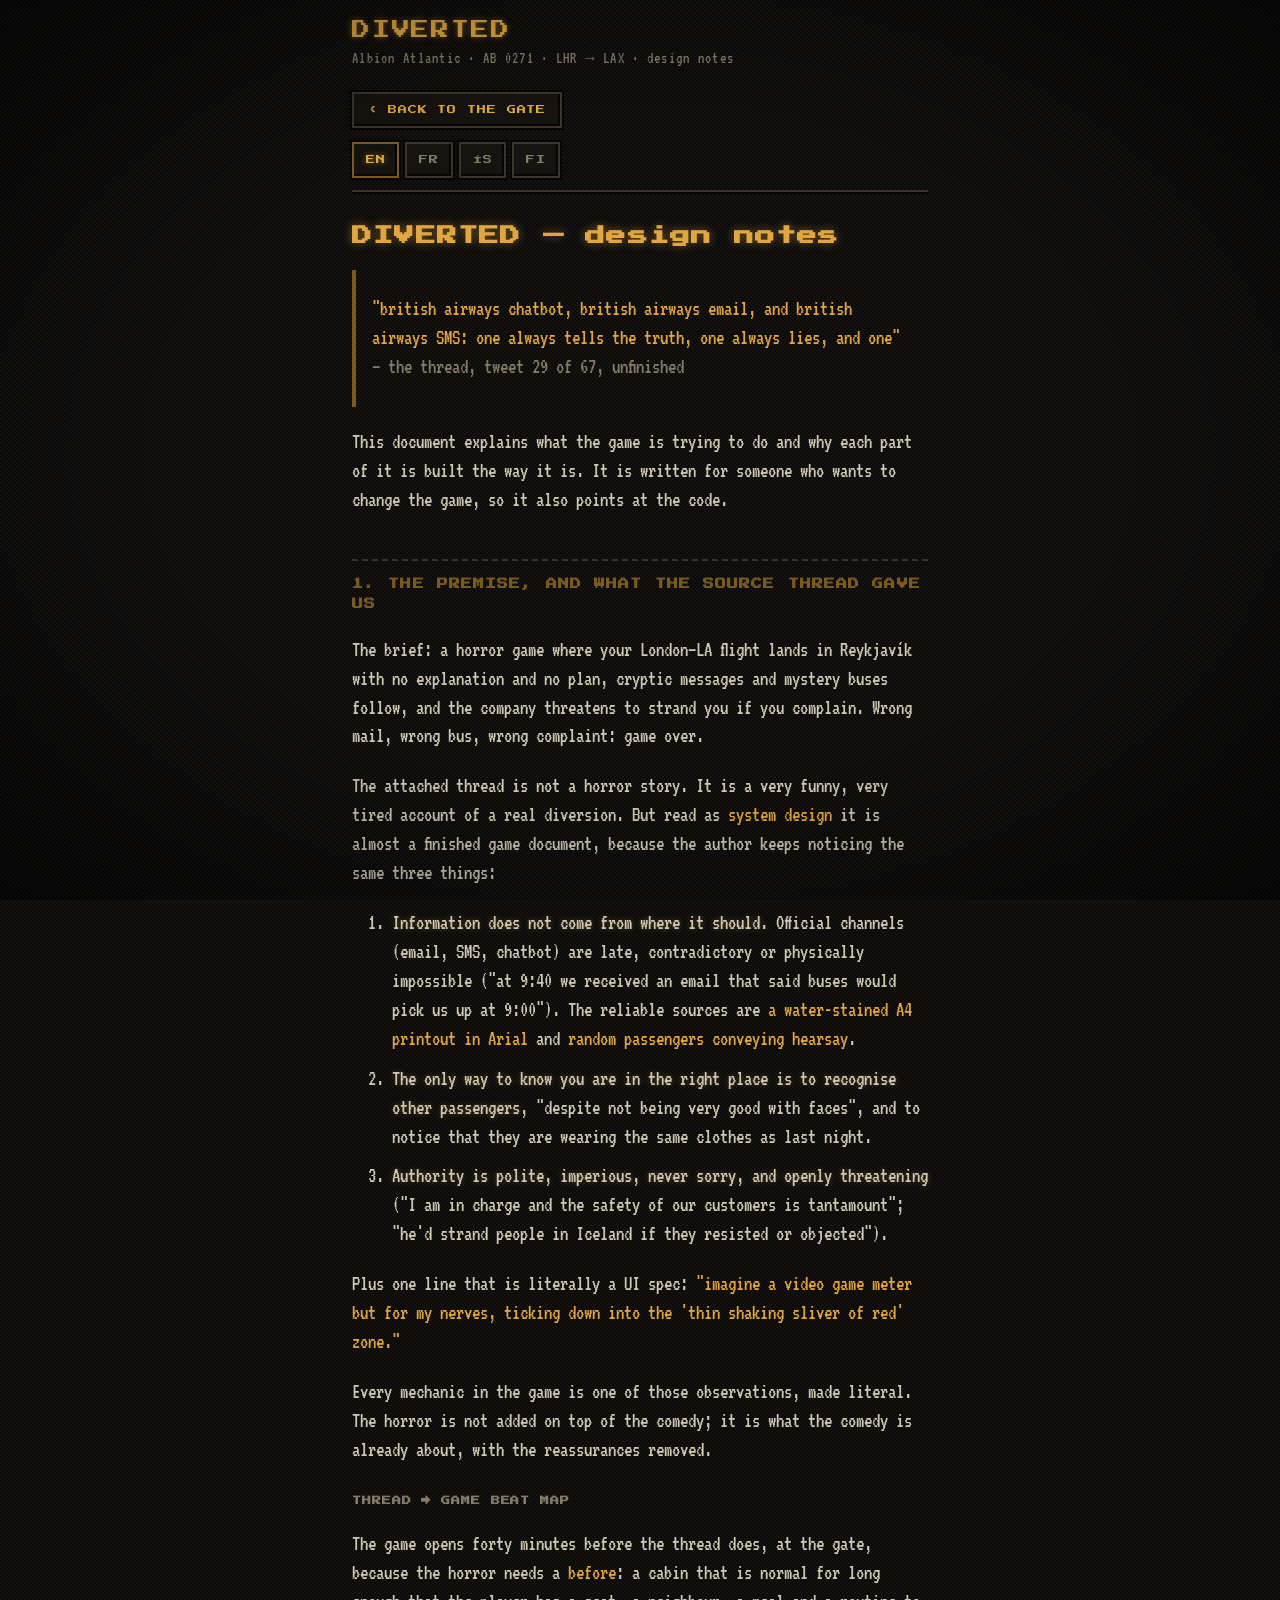
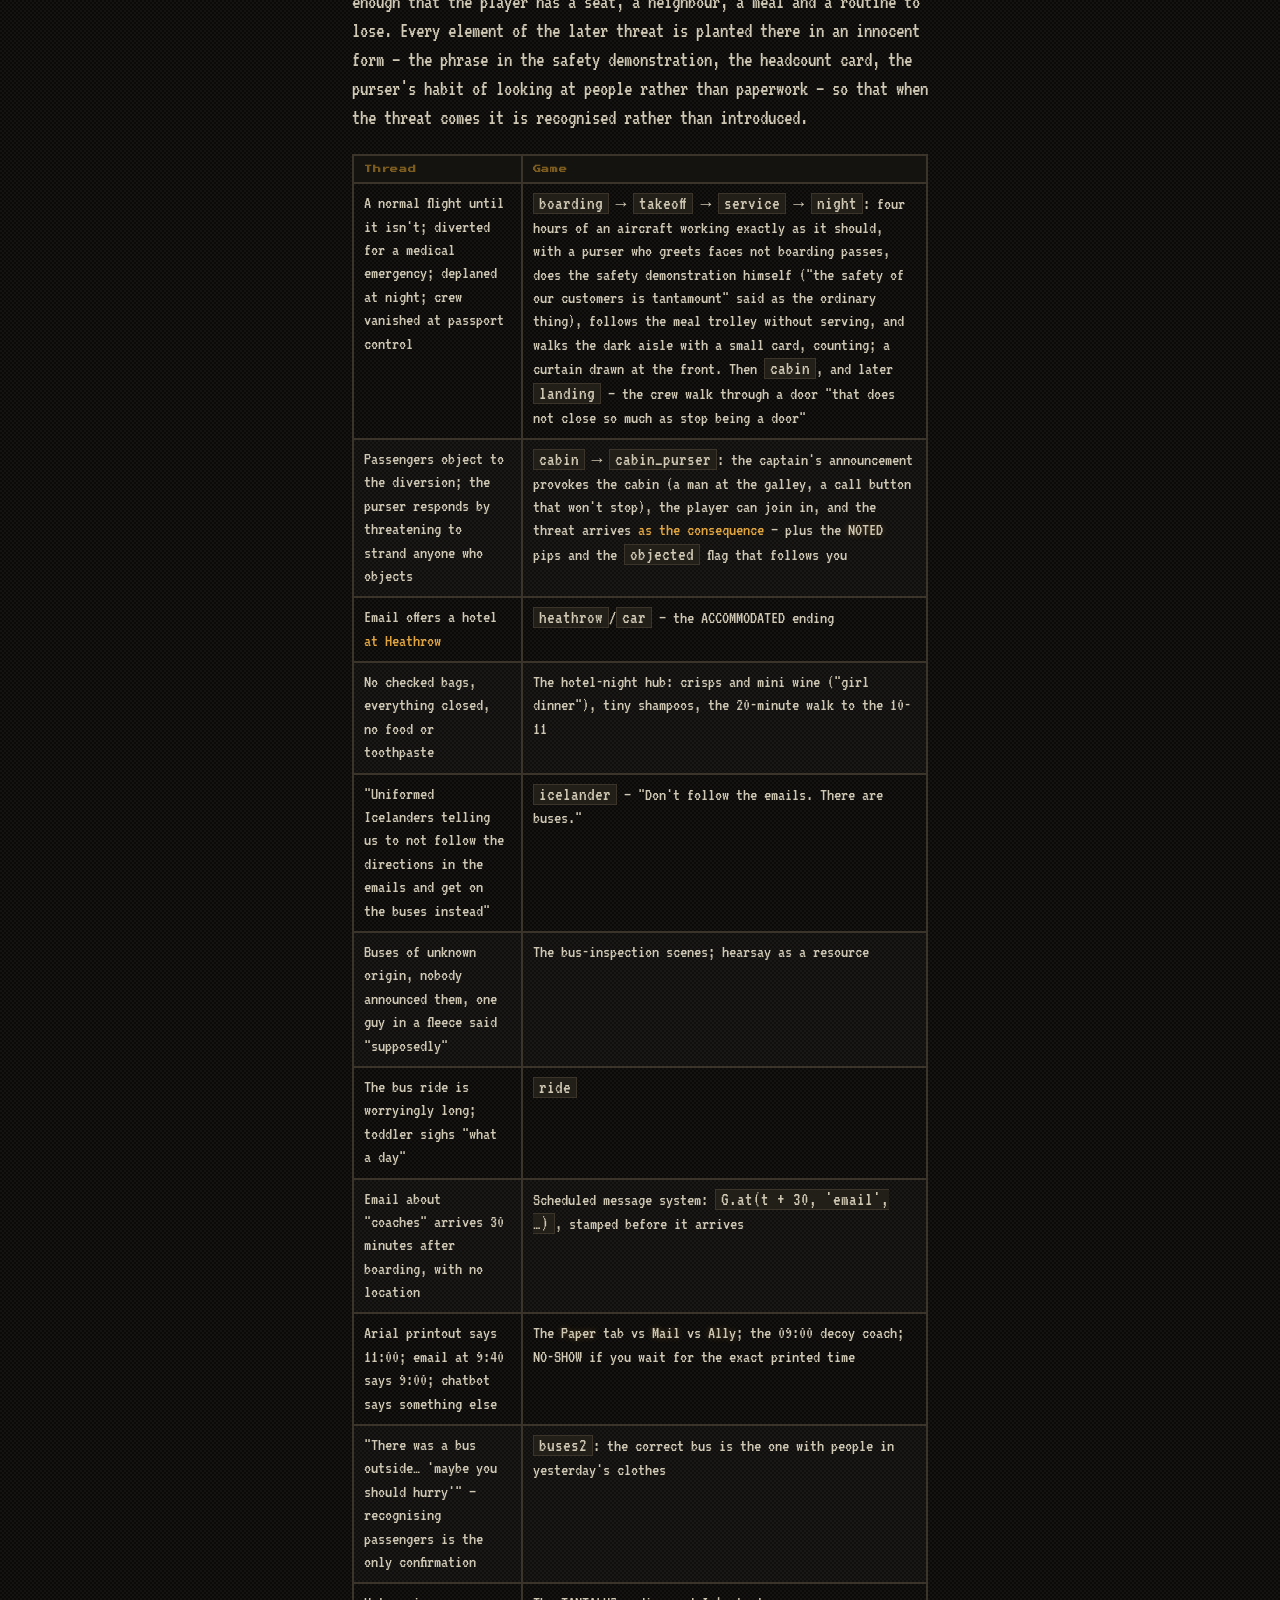
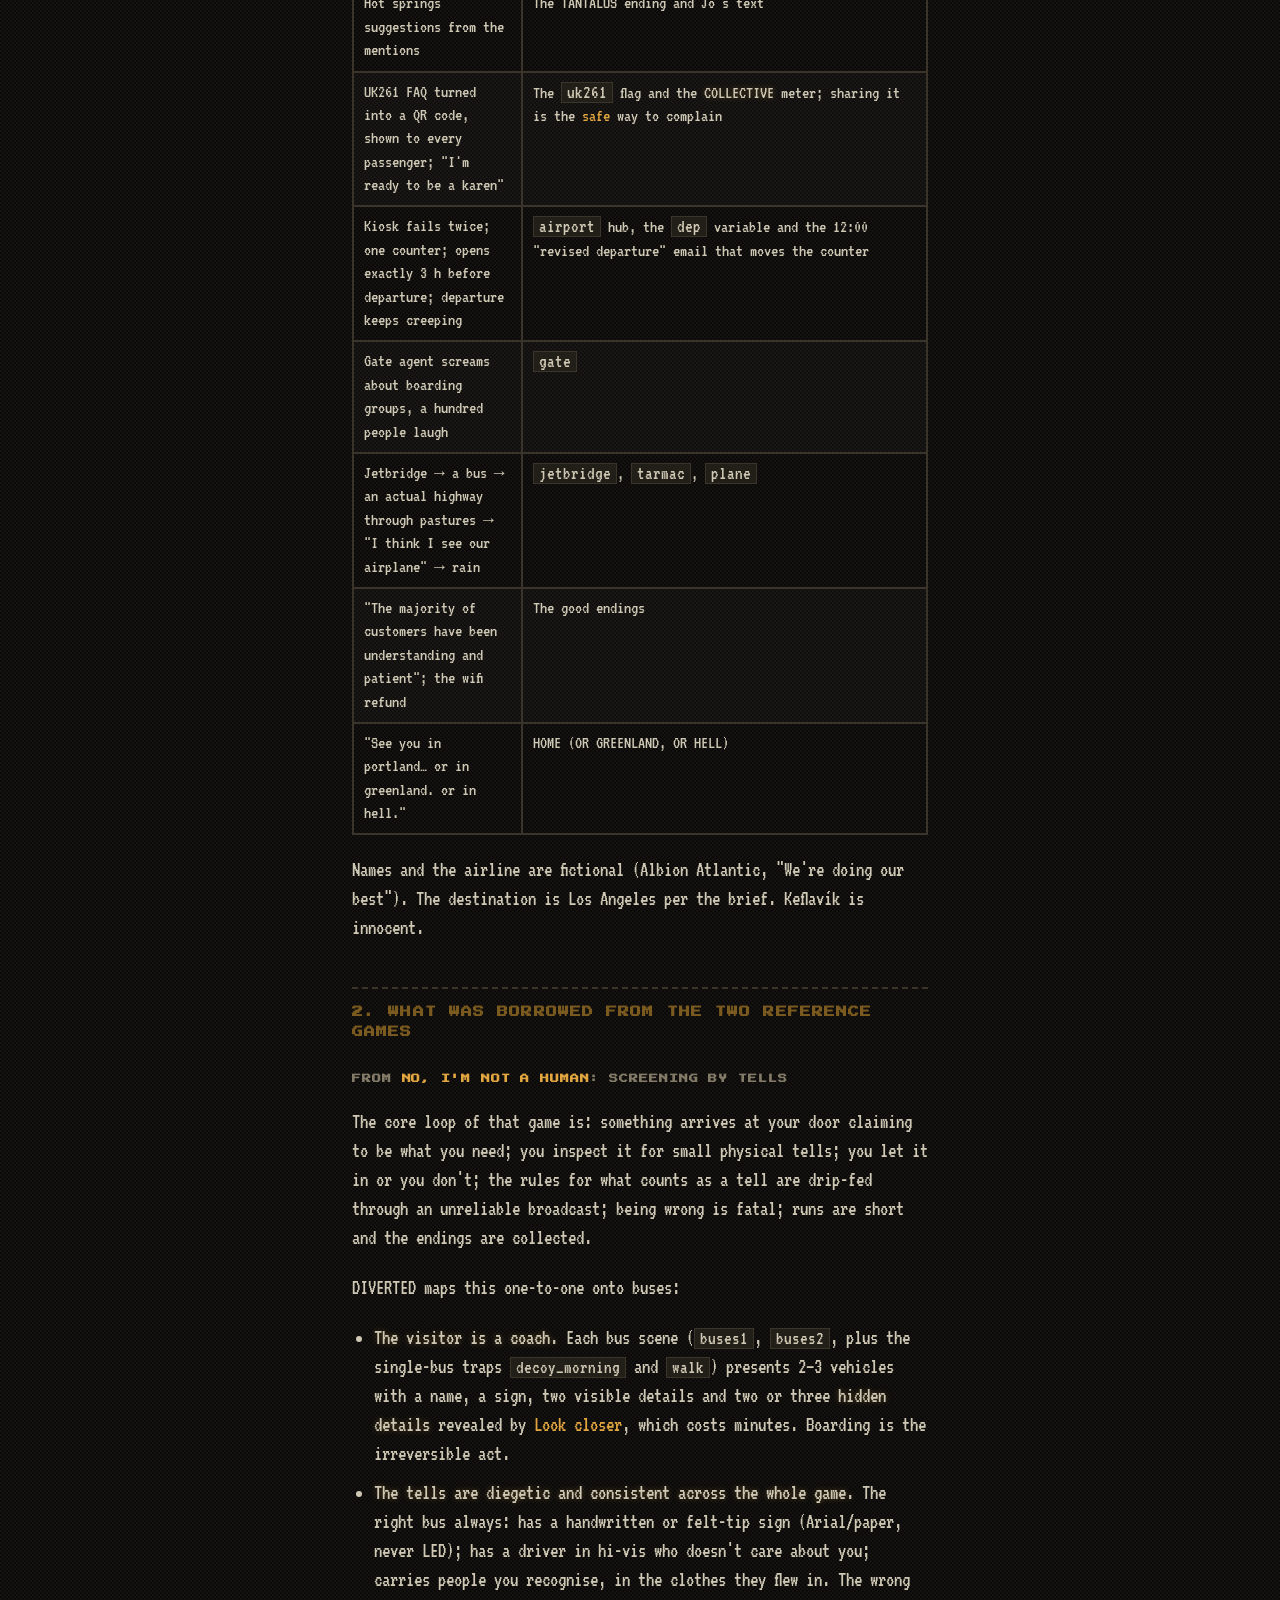
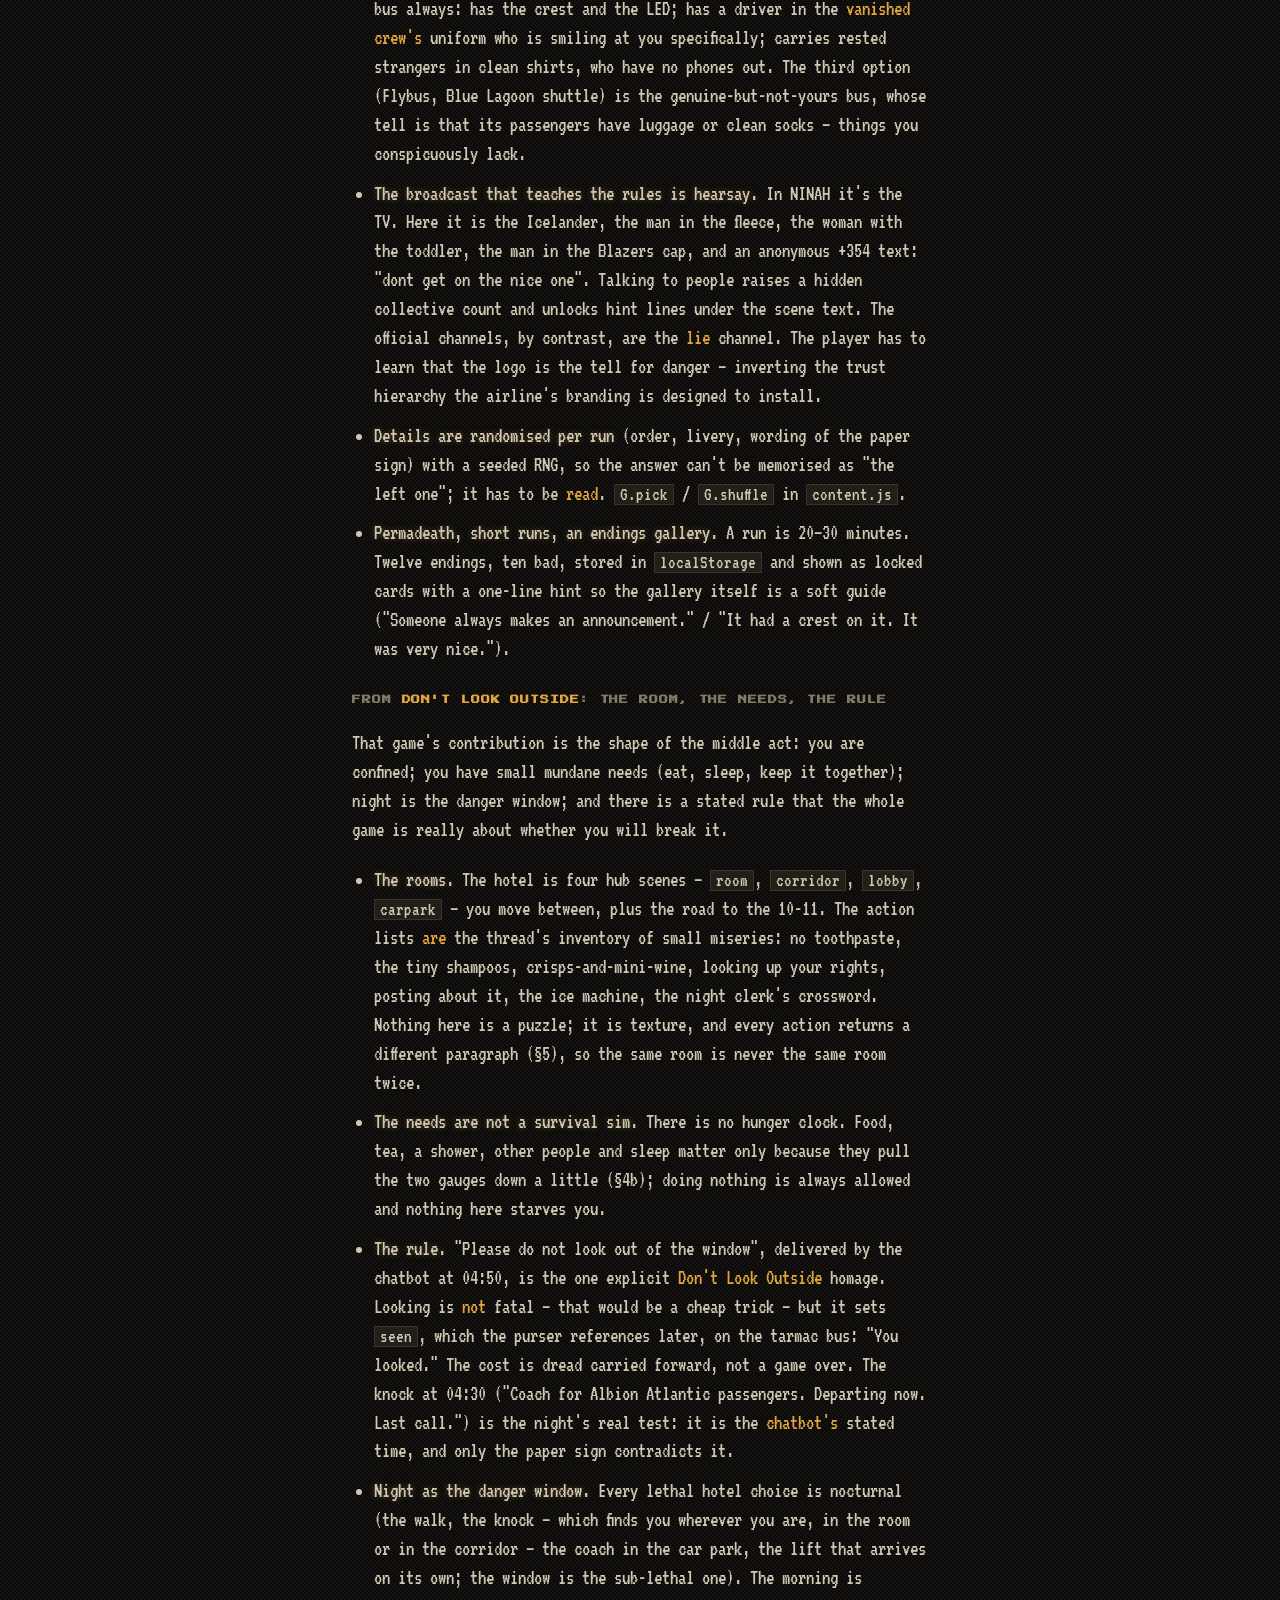
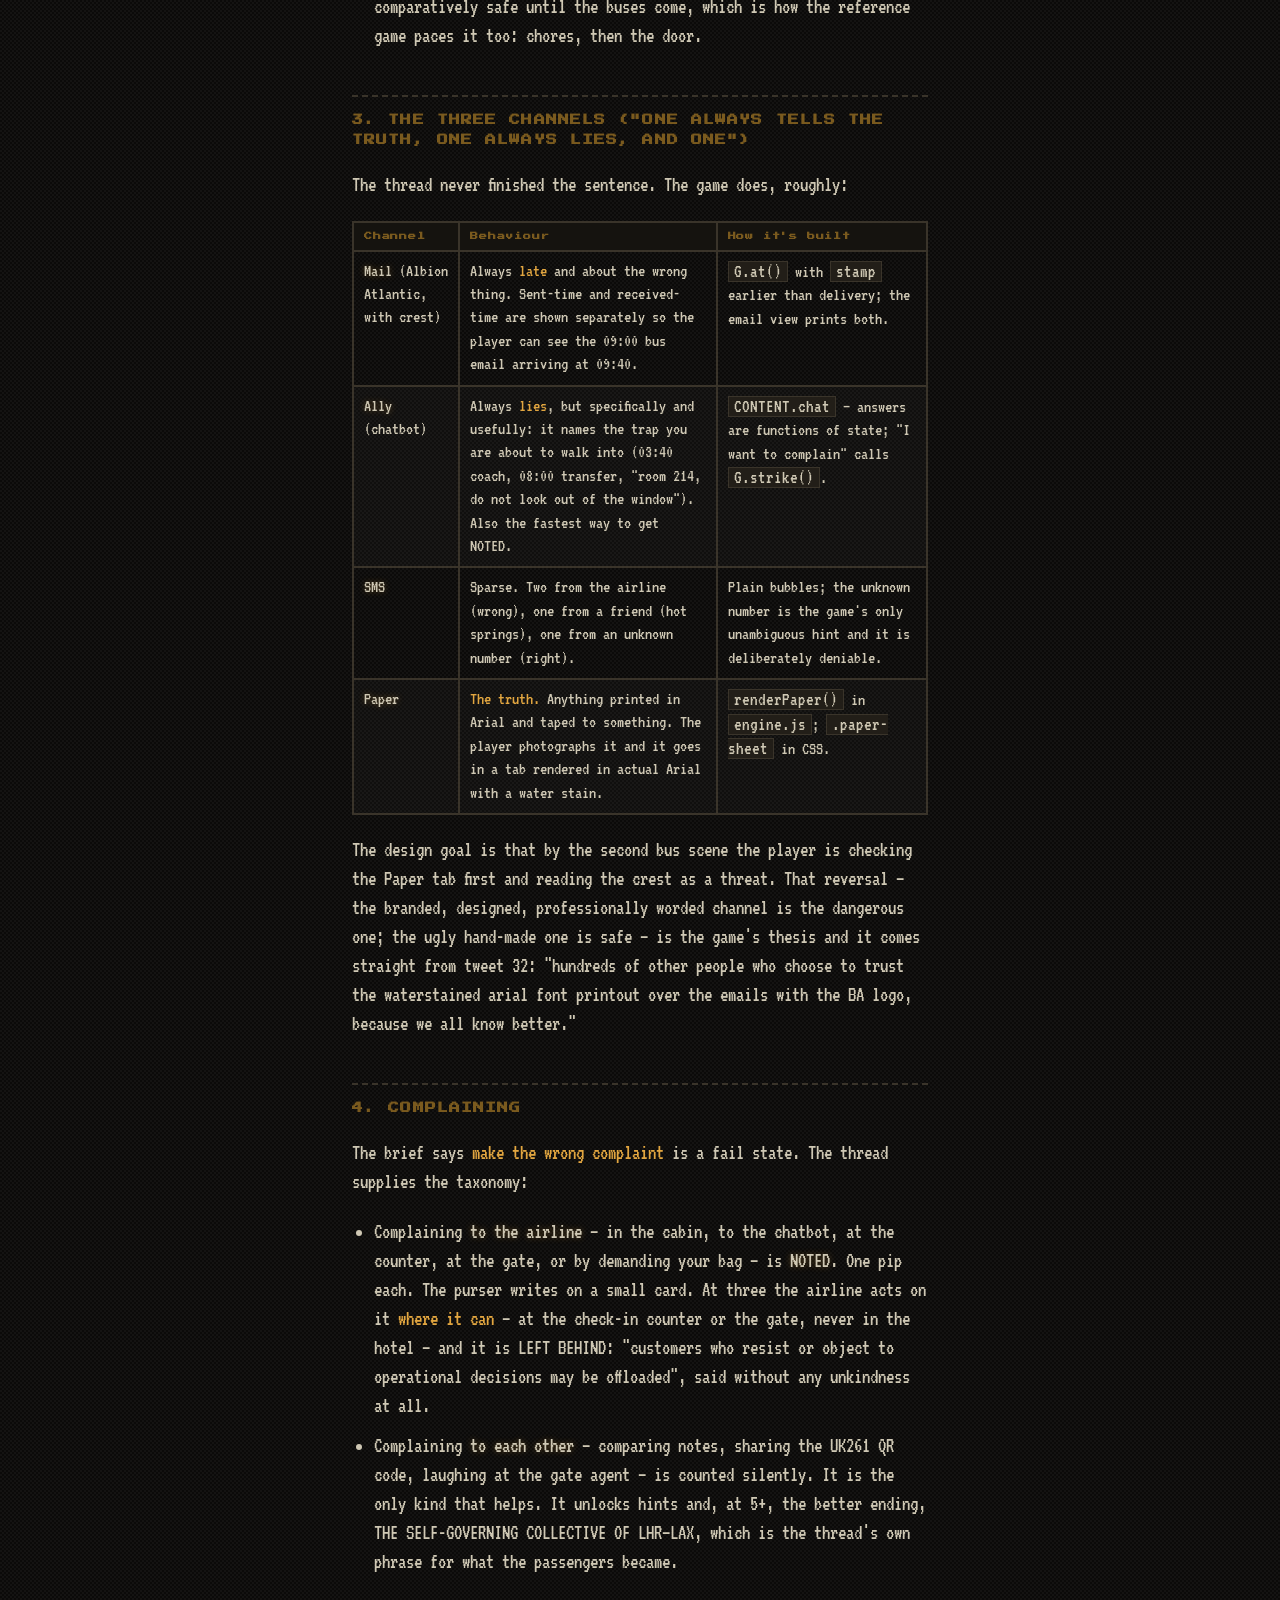
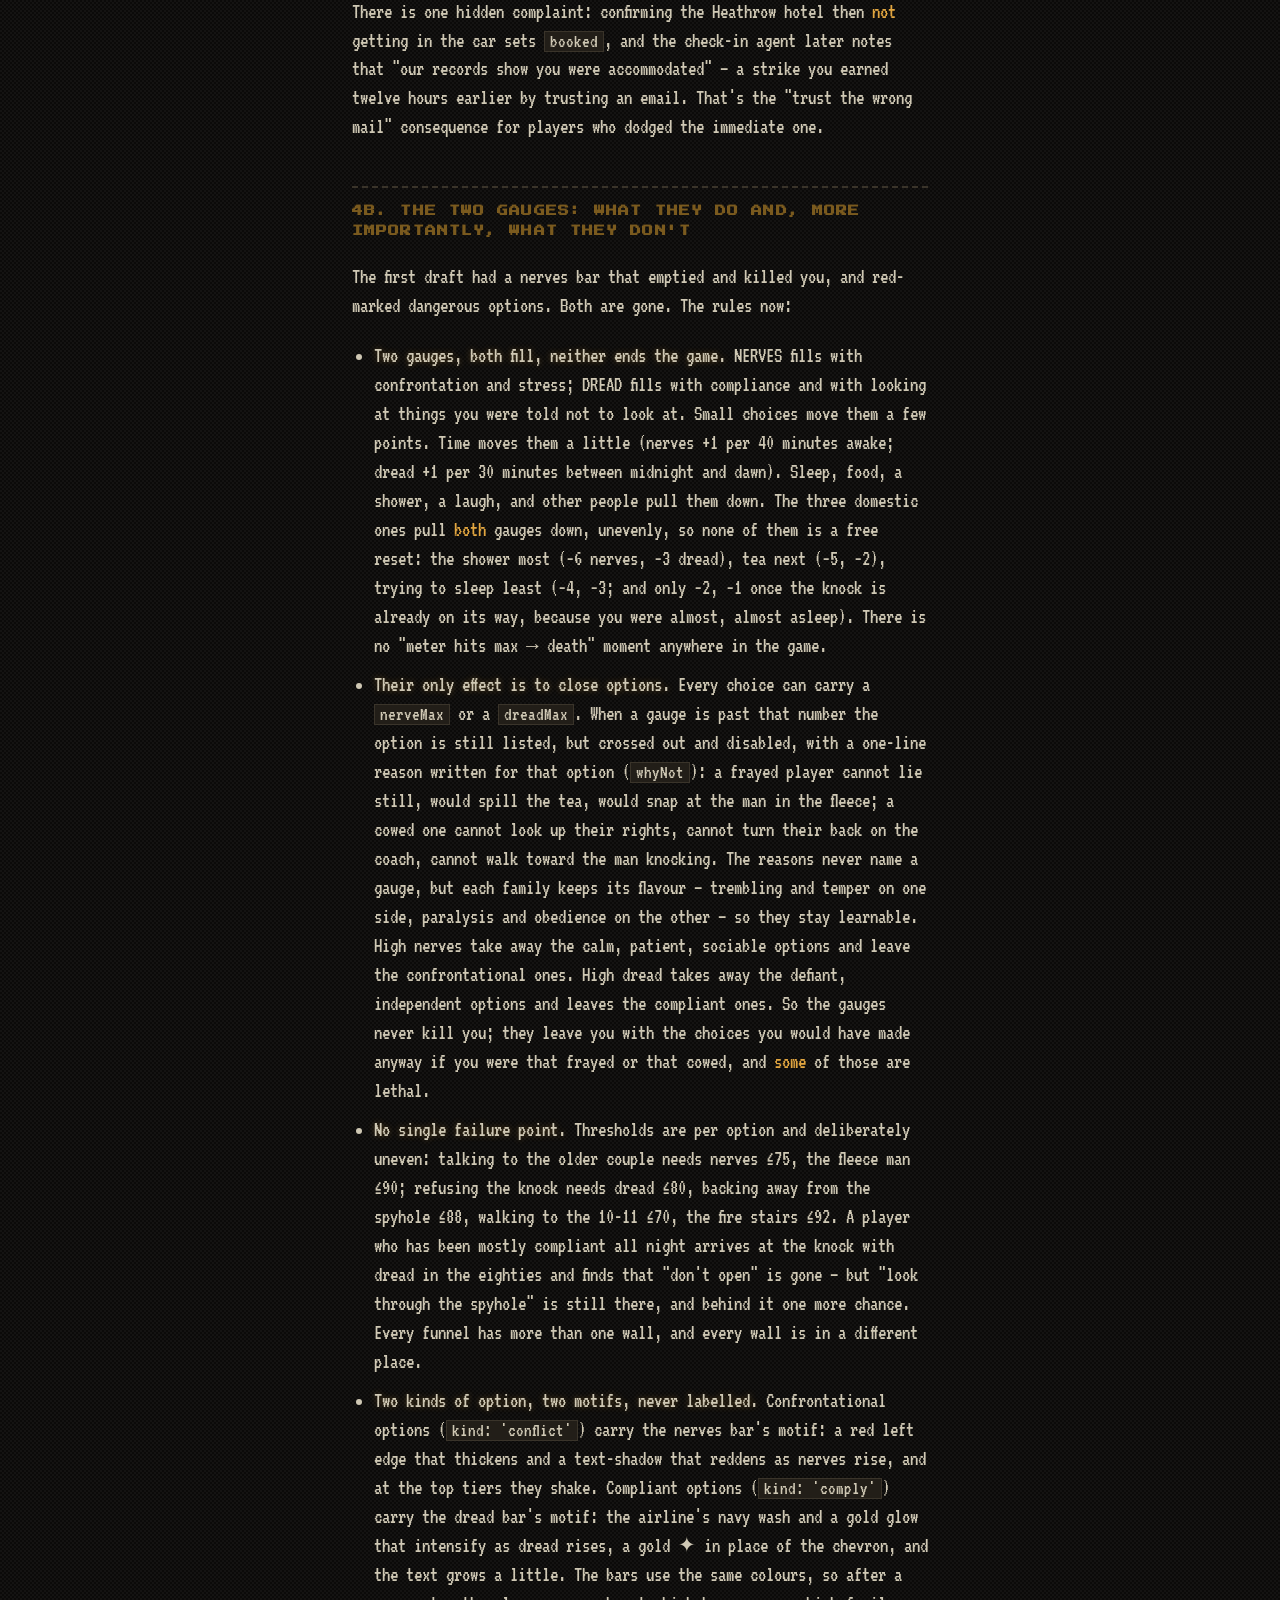
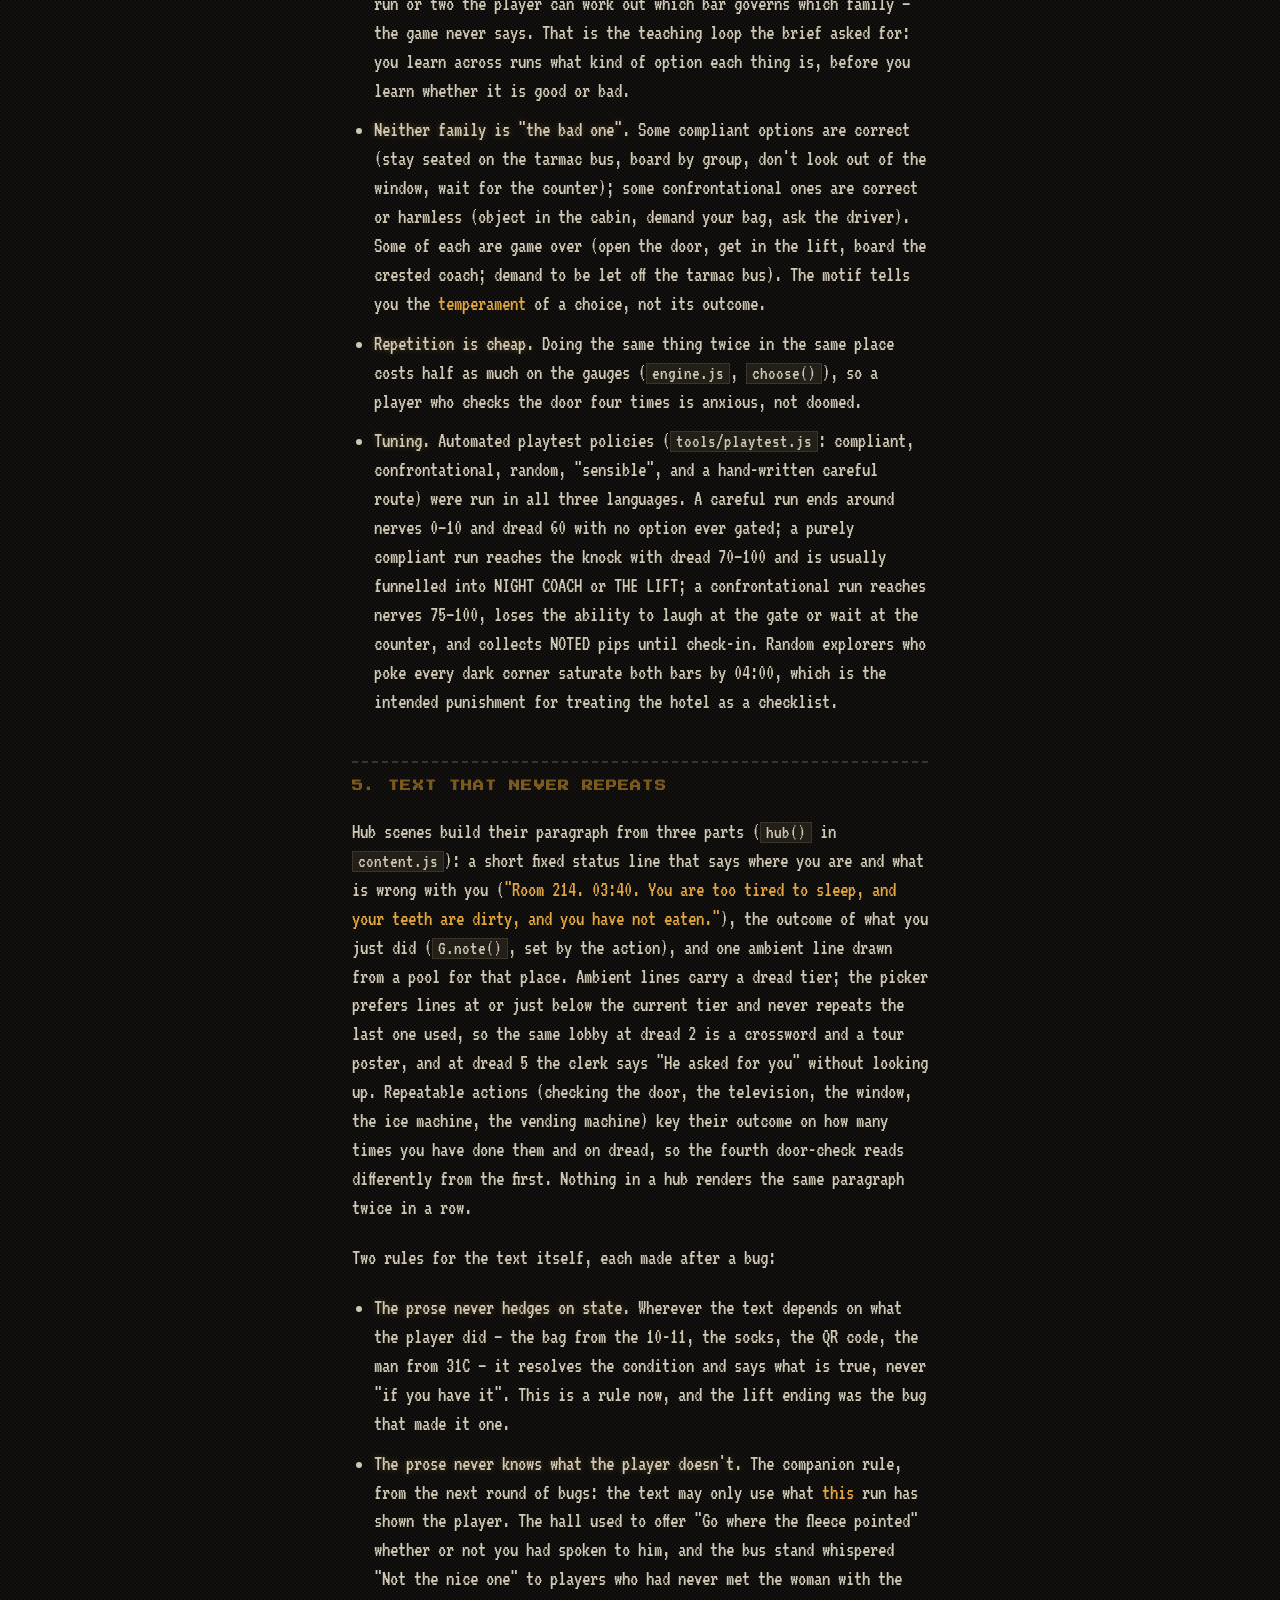
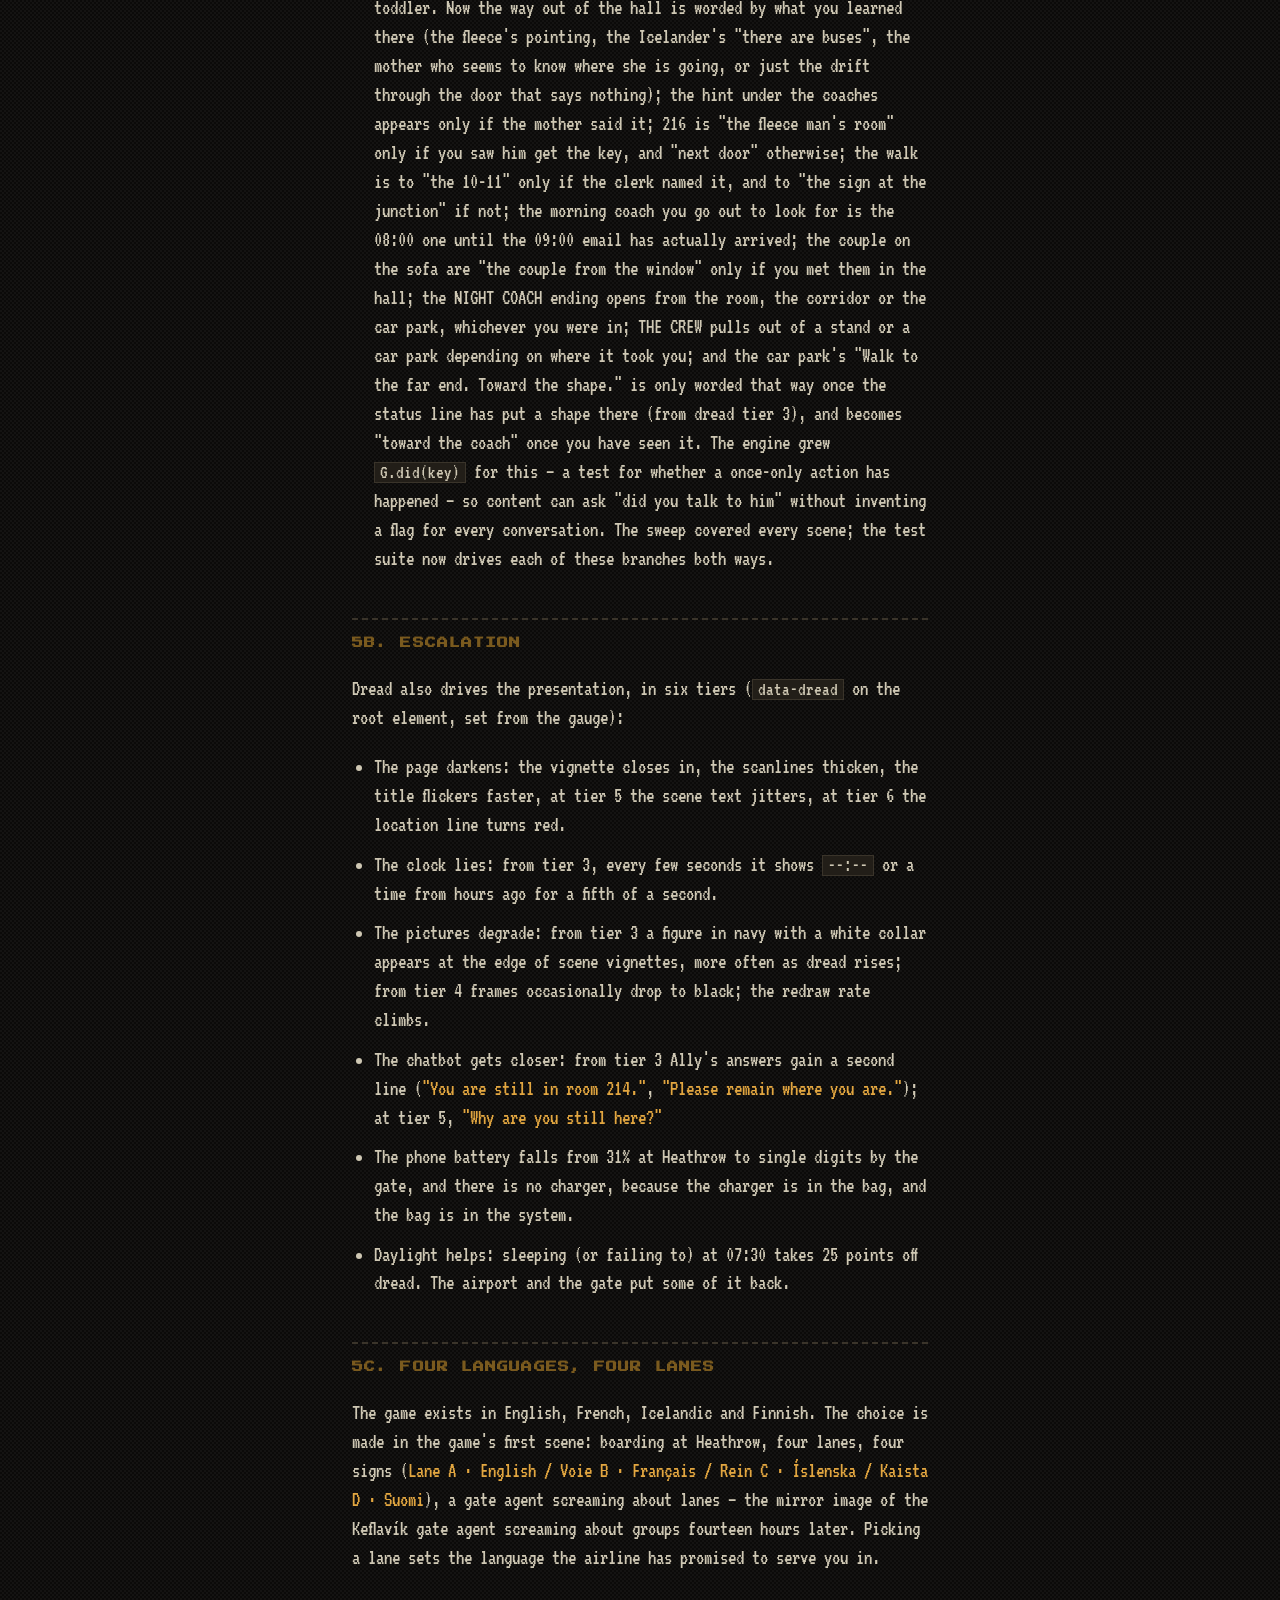
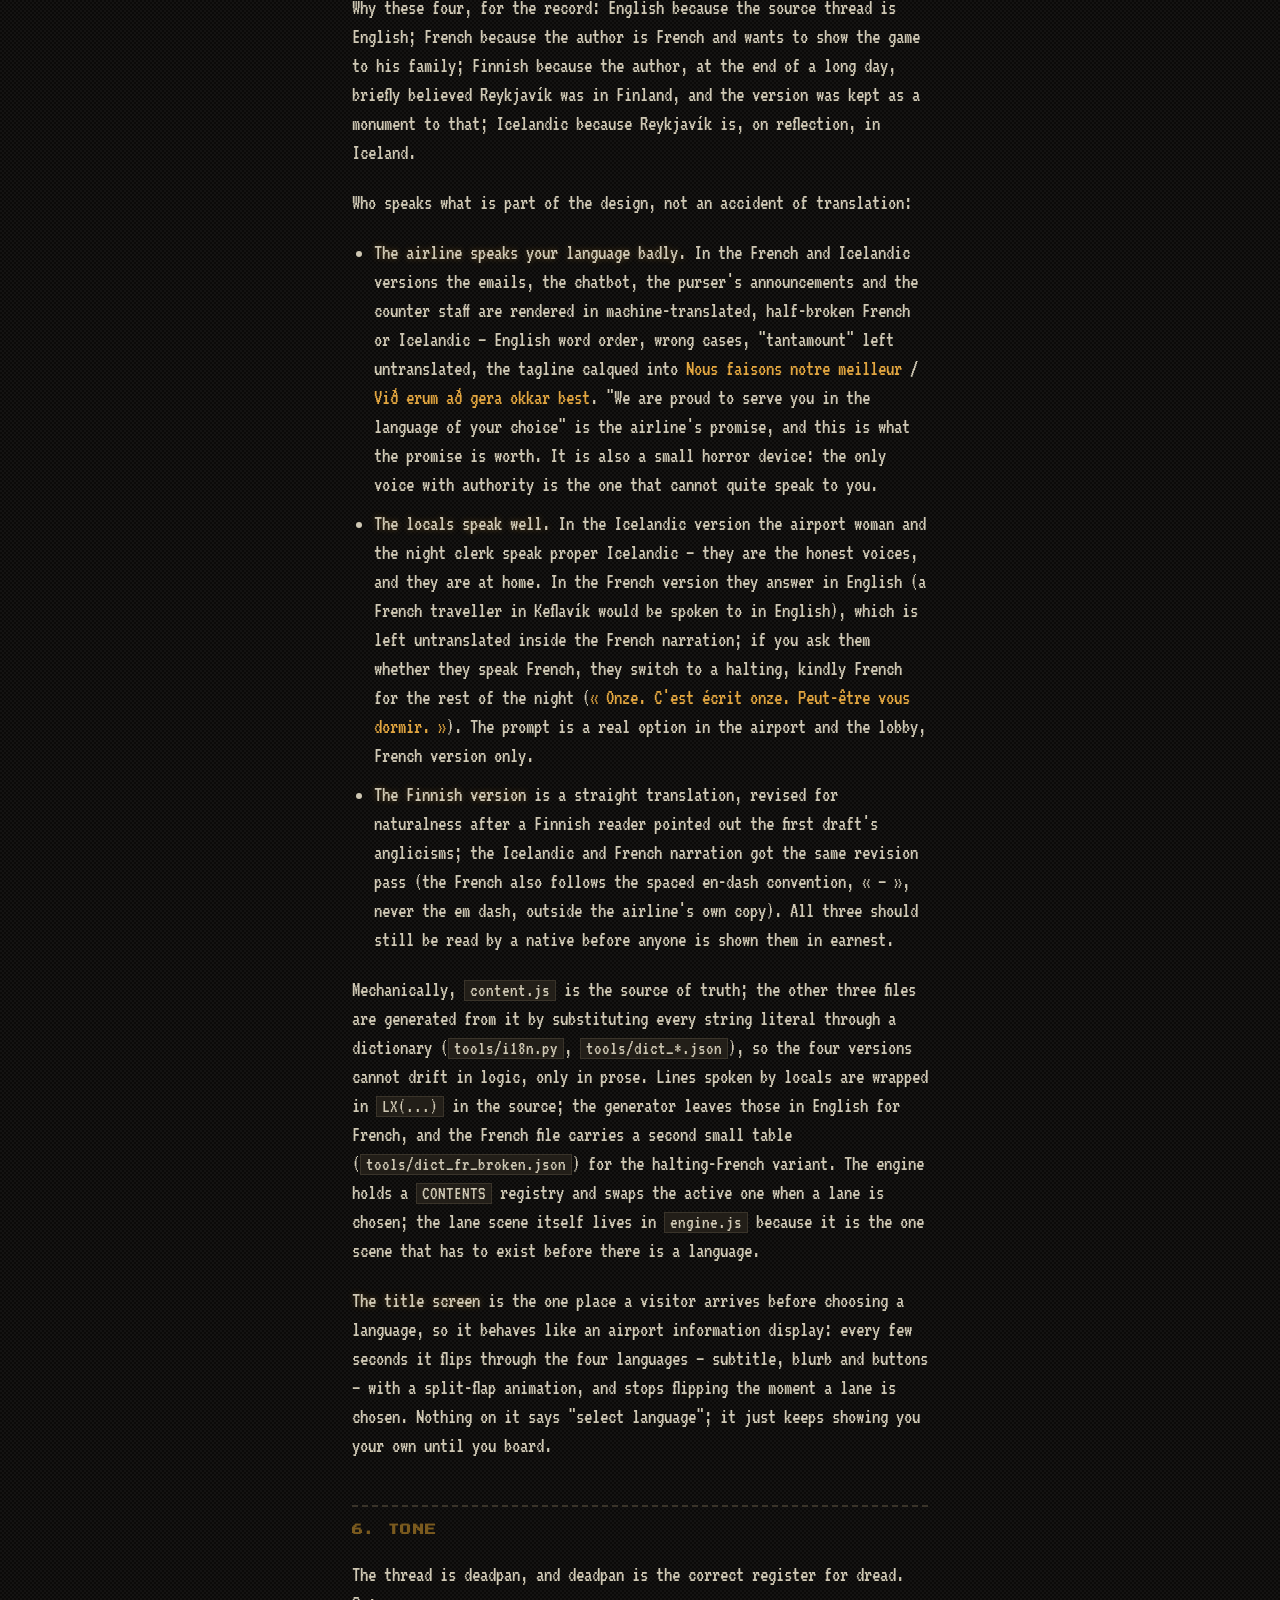
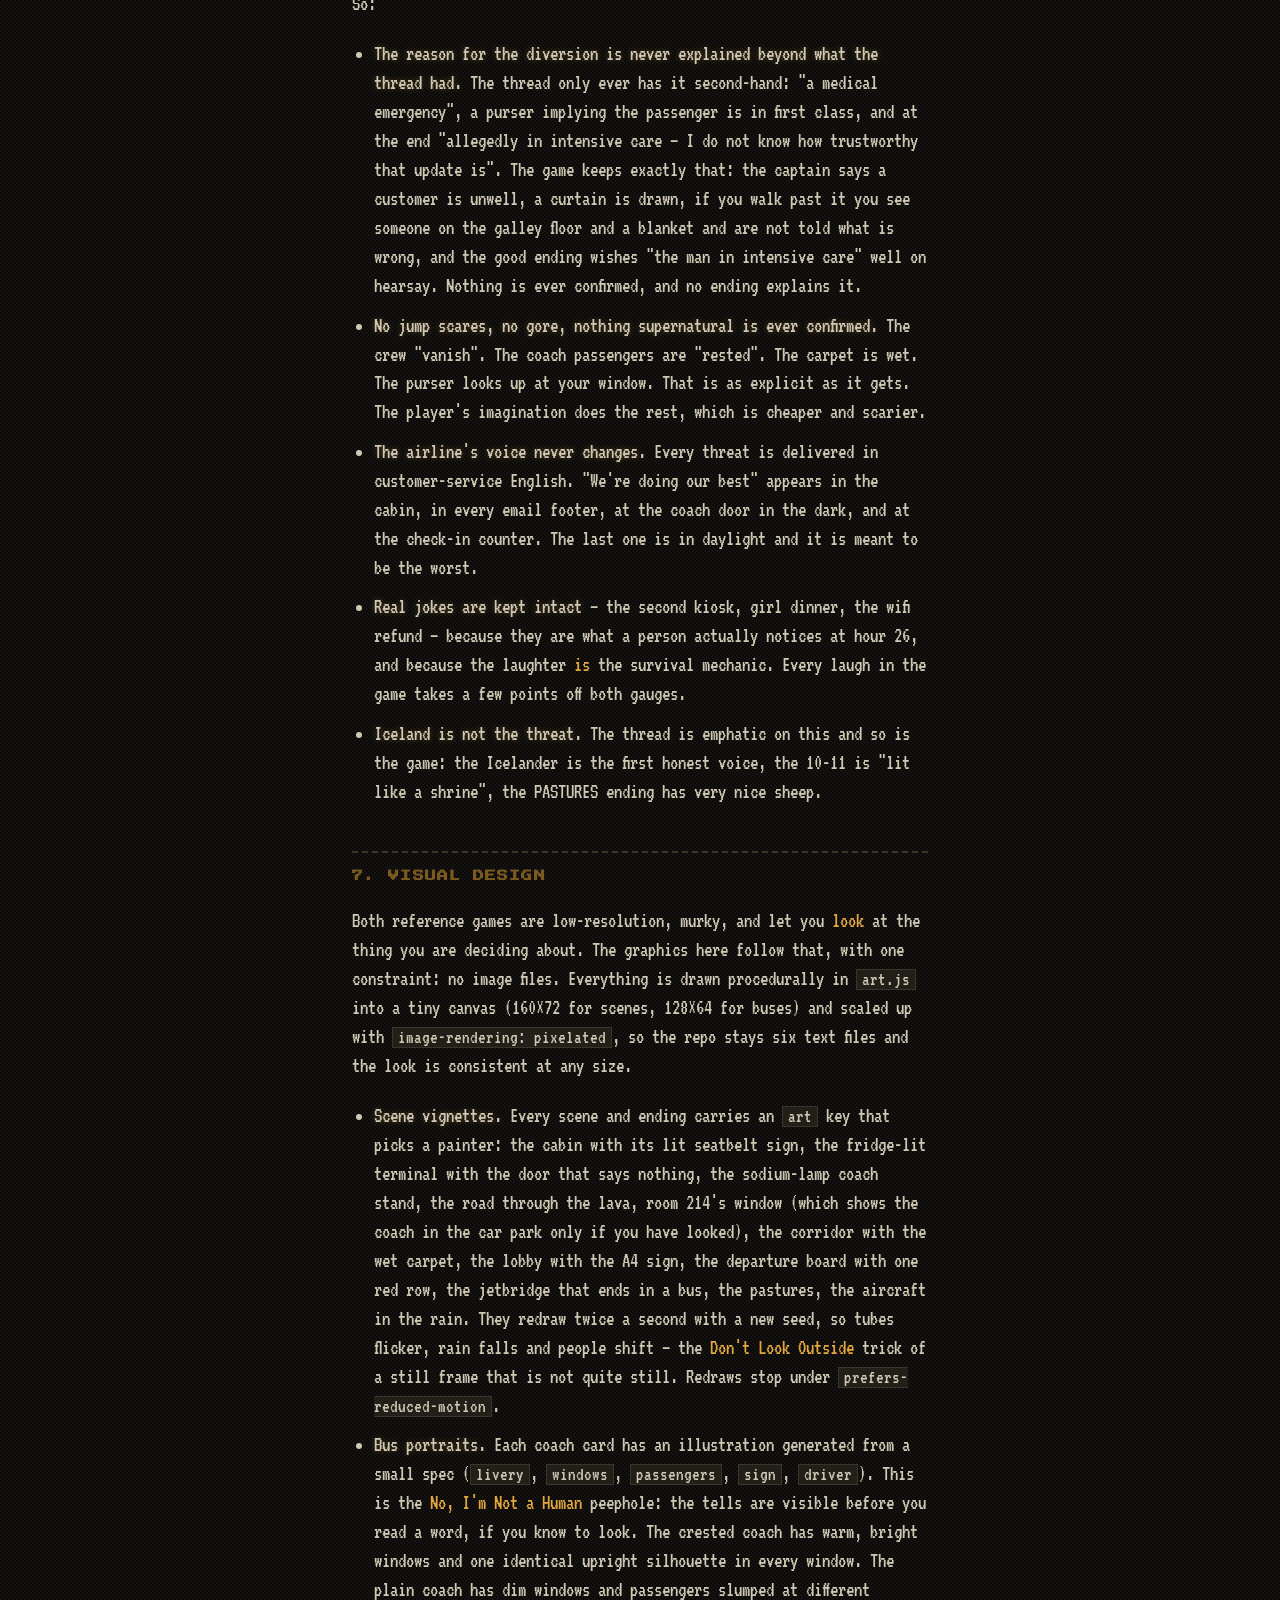
==== commit dd21c569: "Add files via upload" ====
--- a/design.html
+++ b/design.html
@@ -210,7 +210,7 @@
 <h2>4b. The two gauges: what they do and, more importantly, what they don't</h2>
 <p>The first draft had a nerves bar that emptied and killed you, and red-marked dangerous options. Both are gone. The rules now:</p>
 <ul>
-<li><strong>Two gauges, both fill, neither ends the game.</strong> NERVES fills with confrontation and stress; DREAD fills with compliance and with looking at things you were told not to look at. Small choices move them a few points. Time moves them a little (nerves +1 per 40 minutes awake; dread +1 per 30 minutes between midnight and dawn). Sleep, food, a shower, a laugh, and other people pull them down. There is no "meter hits max → death" moment anywhere in the game.</li>
+<li><strong>Two gauges, both fill, neither ends the game.</strong> NERVES fills with confrontation and stress; DREAD fills with compliance and with looking at things you were told not to look at. Small choices move them a few points. Time moves them a little (nerves +1 per 40 minutes awake; dread +1 per 30 minutes between midnight and dawn). Sleep, food, a shower, a laugh, and other people pull them down. The three domestic ones pull <em>both</em> gauges down, unevenly, so none of them is a free reset: the shower most (−6 nerves, −3 dread), tea next (−5, −2), trying to sleep least (−4, −3; and only −2, −1 once the knock is already on its way, because you were almost, almost asleep). There is no "meter hits max → death" moment anywhere in the game.</li>
 <li><strong>Their only effect is to close options.</strong> Every choice can carry a <code>nerveMax</code> or a <code>dreadMax</code>. When a gauge is past that number the option is still listed, but crossed out and disabled, with a one-line reason written for that option (<code>whyNot</code>): a frayed player cannot lie still, would spill the tea, would snap at the man in the fleece; a cowed one cannot look up their rights, cannot turn their back on the coach, cannot walk toward the man knocking. The reasons never name a gauge, but each family keeps its flavour — trembling and temper on one side, paralysis and obedience on the other — so they stay learnable. High nerves take away the calm, patient, sociable options and leave the confrontational ones. High dread takes away the defiant, independent options and leaves the compliant ones. So the gauges never kill you; they leave you with the choices you would have made anyway if you were that frayed or that cowed, and <em>some</em> of those are lethal.</li>
 <li><strong>No single failure point.</strong> Thresholds are per option and deliberately uneven: talking to the older couple needs nerves ≤75, the fleece man ≤90; refusing the knock needs dread ≤80, backing away from the spyhole ≤88, walking to the 10-11 ≤70, the fire stairs ≤92. A player who has been mostly compliant all night arrives at the knock with dread in the eighties and finds that "don't open" is gone — but "look through the spyhole" is still there, and behind it one more chance. Every funnel has more than one wall, and every wall is in a different place.</li>
 <li><strong>Two kinds of option, two motifs, never labelled.</strong> Confrontational options (<code>kind: 'conflict'</code>) carry the nerves bar's motif: a red left edge that thickens and a text-shadow that reddens as nerves rise, and at the top tiers they shake. Compliant options (<code>kind: 'comply'</code>) carry the dread bar's motif: the airline's navy wash and a gold glow that intensify as dread rises, a gold ✦ in place of the chevron, and the text grows a little. The bars use the same colours, so after a run or two the player can work out which bar governs which family — the game never says. That is the teaching loop the brief asked for: you learn across runs what kind of option each thing is, before you learn whether it is good or bad.</li>
@@ -220,6 +220,11 @@
 </ul>
 <h2>5. Text that never repeats</h2>
 <p>Hub scenes build their paragraph from three parts (<code>hub()</code> in <code>content.js</code>): a short fixed status line that says where you are and what is wrong with you (<em>"Room 214. 03:40. You are too tired to sleep, and your teeth are dirty, and you have not eaten."</em>), the outcome of what you just did (<code>G.note()</code>, set by the action), and one ambient line drawn from a pool for that place. Ambient lines carry a dread tier; the picker prefers lines at or just below the current tier and never repeats the last one used, so the same lobby at dread 2 is a crossword and a tour poster, and at dread 5 the clerk says "He asked for you" without looking up. Repeatable actions (checking the door, the television, the window, the ice machine, the vending machine) key their outcome on how many times you have done them and on dread, so the fourth door-check reads differently from the first. Nothing in a hub renders the same paragraph twice in a row.</p>
+<p>Two rules for the text itself, each made after a bug:</p>
+<ul>
+<li><strong>The prose never hedges on state.</strong> Wherever the text depends on what the player did — the bag from the 10-11, the socks, the QR code, the man from 31C — it resolves the condition and says what is true, never "if you have it". This is a rule now, and the lift ending was the bug that made it one.</li>
+<li><strong>The prose never knows what the player doesn't.</strong> The companion rule, from the next round of bugs: the text may only use what <em>this</em> run has shown the player. The hall used to offer "Go where the fleece pointed" whether or not you had spoken to him, and the bus stand whispered "Not the nice one" to players who had never met the woman with the toddler. Now the way out of the hall is worded by what you learned there (the fleece's pointing, the Icelander's "there are buses", the mother who seems to know where she is going, or just the drift through the door that says nothing); the hint under the coaches appears only if the mother said it; 216 is "the fleece man's room" only if you saw him get the key, and "next door" otherwise; the walk is to "the 10-11" only if the clerk named it, and to "the sign at the junction" if not; the morning coach you go out to look for is the 08:00 one until the 09:00 email has actually arrived; the couple on the sofa are "the couple from the window" only if you met them in the hall; the NIGHT COACH ending opens from the room, the corridor or the car park, whichever you were in; THE CREW pulls out of a stand or a car park depending on where it took you; and the car park's "Walk to the far end. Toward the shape." is only worded that way once the status line has put a shape there (from dread tier 3), and becomes "toward the coach" once you have seen it. The engine grew <code>G.did(key)</code> for this — a test for whether a once-only action has happened — so content can ask "did you talk to him" without inventing a flag for every conversation. The sweep covered every scene; the test suite now drives each of these branches both ways.</li>
+</ul>
 <h2>5b. Escalation</h2>
 <p>Dread also drives the presentation, in six tiers (<code>data-dread</code> on the root element, set from the gauge):</p>
 <ul>
@@ -274,7 +279,7 @@
 <li><strong>The tarmac bus</strong>: engine and rain on a roof. <strong>The apron</strong>: rain on metal and a jet spooling.</li>
 <li><strong>The void</strong> (the empty title vignette and the darkest ending): a 30 Hz drone and a slow heartbeat thud.</li>
 </ul>
-<p>On top of the scene, <strong>dread</strong> adds a detuned pair of sine waves around 40 Hz whose level rises with the tier (silent at tiers 0–1, audible from 2) and whose pitch drops as the tier climbs; from tier 5 a barely-there 9 kHz whine joins it. One-shot cues are fired by the engine: a two-pulse buzz for every message, five even thuds when the knock scenes open (it is the same knock whether you are in the room or the corridor), a square-wave blip when the airline notes you, a low thud and a dying 55 Hz tone on a bad ending, a rising two-note on a good one, and the split-flap clatter when the title board changes language.</p>
+<p>On top of the scene, <strong>dread</strong> adds a detuned pair of sine waves around 40 Hz whose level rises with the tier (silent at tiers 0–1, audible from 2) and whose pitch drops as the tier climbs; from tier 5 a barely-there 9 kHz whine joins it. <strong>Nerves</strong> get percussion: a heartbeat, low-passed and felt more than heard, which the nerves tier (0–4, one per 25 points) drives the same way the dread tier drives the drone. Tiers 0–1: nothing. Tier 2: a slow lub-dub at 60 beats a minute, low in the mix. Tier 3: 78, louder, and a dry tick between beats — a nail on a tooth, a pen on a table. Tier 4 (the bar full): 96, louder again, and wrong — beats stumble, double, or the whole thing runs for a bar and settles. The pulse never stops by itself; only the gauge coming down slows it, so sleep, tea and the shower are things you hear working. The two layers were chosen to be unmistakable from each other in the dark: dread is tone and pitch, nerves is rhythm. One-shot cues are fired by the engine: a two-pulse buzz for every message, five even thuds when the knock scenes open (it is the same knock whether you are in the room or the corridor), a square-wave blip when the airline notes you, a low thud and a dying 55 Hz tone on a bad ending, a rising two-note on a good one, and the split-flap clatter when the title board changes language.</p>
 <h2>8. Interface</h2>
 <ul>
 <li><strong>Two panes: the world and the phone.</strong> The thread was written <em>on a phone, in the situation</em>, so the phone is a permanent second character. On desktop it is a sticky column with a battery that runs down over the day; on mobile it is a bottom sheet behind a PHONE button with an unread badge. Toasts announce arrivals so the player feels the buzz at the same moment the narrator does.</li>
@@ -292,15 +297,7 @@
 <li><strong>Seeded RNG per run</strong> (<code>mulberry32</code>) so a run is reproducible from its seed if you ever want to add a "share this run" feature.</li>
 <li><strong><code>localStorage</code> only for the endings gallery, a run counter and the last language</strong>, guarded with <code>try/catch</code> for private windows. No save-in-progress: runs are 20 minutes and permadeath is the point.</li>
 </ul>
-<h2>10. Things considered, and what was decided</h2>
-<ul>
-<li><strong>A "what happened" post-mortem after each death, showing the tell you missed</strong> — rejected. Explicit instructions are against the spirit of the game. The endings gallery keeps its one-line hints, which is as far as the game will go toward explaining itself; the rest is for a second run.</li>
-<li><strong>Sound</strong> — done (§7b), one soundscape per scene rather than a single hum.</li>
-<li><strong>A second night for players who miss the flight non-fatally</strong> — rejected. Missing the flight is an ending, and stays one. Bad endings imply something vague and sinister (the sign taken down, the booking that cannot be found, the coffee machine clearing its throat) and stop there; they are never softened into a continuation.</li>
-<li><strong>A "Business Class" difficulty that removes the written tells from the bus cards</strong> — done, as the complimentary upgrade in the welcome email (§8).</li>
-<li><strong>The prose never hedges on state.</strong> Wherever the text depends on what the player did — the bag from the 10-11, the socks, the QR code, the man from 31C — it resolves the condition and says what is true, never "if you have it". This is a rule now, and the lift ending was the bug that made it one.</li>
-</ul>
-<h2>11. The design notes themselves</h2>
+<h2>10. The design notes themselves</h2>
 <p>This document is part of the design, and it is delivered like the game: <code>design.html</code> is generated from the Markdown in the game's own style, exists in all four languages, opens in whatever language the interface is showing when you click the link on the title screen, and carries a visible switcher at the top (EN · FR · ÍS · FI). The translations were made with the same tooling and the same revision pass as the game text; the English is the source of truth, and where they disagree, the English is right.</p></section><section class="doc-lang" lang="fr" data-lang="fr" hidden><h1>DIVERTED – notes de conception</h1>
 <blockquote>
 <p><em>« chatbot british airways, e-mail british airways et SMS british airways : l'un dit toujours la vérité, l'un ment toujours, et l'un »</em>
@@ -461,7 +458,7 @@
 <h2>4b. Les deux jauges : ce qu'elles font et, surtout, ce qu'elles ne font pas</h2>
 <p>La première version avait une barre de nerfs qui se vidait et vous tuait, et des options dangereuses marquées en rouge. Les deux ont disparu. Les règles, désormais :</p>
 <ul>
-<li><strong>Deux jauges, qui se remplissent toutes deux, et dont aucune ne termine la partie.</strong> NERFS se remplit avec la confrontation et le stress ; EFFROI se remplit avec la soumission et avec le fait de regarder des choses qu'on vous a dit de ne pas regarder. Les petits choix les déplacent de quelques points. Le temps les déplace un peu (nerfs +1 toutes les 40 minutes d'éveil ; effroi +1 toutes les 30 minutes entre minuit et l'aube). Le sommeil, la nourriture, une douche, un rire et les autres les font baisser. Il n'y a nulle part dans le jeu de moment « la jauge atteint le maximum → mort ».</li>
+<li><strong>Deux jauges, qui se remplissent toutes deux, et dont aucune ne termine la partie.</strong> NERFS se remplit avec la confrontation et le stress ; EFFROI se remplit avec la soumission et avec le fait de regarder des choses qu'on vous a dit de ne pas regarder. Les petits choix les déplacent de quelques points. Le temps les déplace un peu (nerfs +1 toutes les 40 minutes d'éveil ; effroi +1 toutes les 30 minutes entre minuit et l'aube). Le sommeil, la nourriture, une douche, un rire et les autres les font baisser. Les trois gestes domestiques font baisser <em>les deux</em> jauges, inégalement, pour qu'aucun ne soit une remise à zéro gratuite : la douche le plus (−6 nerfs, −3 effroi), le thé ensuite (−5, −2), essayer de dormir le moins (−4, −3 ; et seulement −2, −1 quand on frappe déjà à la porte, parce que vous étiez presque, presque endormi). Il n'y a nulle part dans le jeu de moment « la jauge atteint le maximum → mort ».</li>
 <li><strong>Leur seul effet est de fermer des options.</strong> Chaque choix peut porter un <code>nerveMax</code> ou un <code>dreadMax</code>. Quand une jauge dépasse ce nombre, l'option reste listée, mais barrée et désactivée, avec une raison d'une ligne écrite pour cette option (<code>whyNot</code>) : un joueur à bout ne peut pas rester allongé sans bouger, renverserait le thé, enverrait promener l'homme en polaire ; un joueur intimidé ne peut pas consulter ses droits, ne peut pas tourner le dos à l'autocar, ne peut pas marcher vers l'homme qui frappe. Les raisons ne nomment jamais une jauge, mais chaque famille garde sa saveur – tremblements et emportement d'un côté, paralysie et obéissance de l'autre – pour rester apprenables. Des nerfs élevés retirent les options calmes, patientes, sociables et laissent les options de confrontation. Un effroi élevé retire les options de défi et d'indépendance et laisse celles de soumission. Ainsi les jauges ne vous tuent jamais ; elles vous laissent les choix que vous auriez faits de toute façon si vous étiez aussi à bout ou aussi intimidé, et <em>certains</em> d'entre eux sont létaux.</li>
 <li><strong>Pas de point de défaillance unique.</strong> Les seuils sont fixés par option et délibérément inégaux : parler au couple âgé demande des nerfs ≤ 75, l'homme en polaire ≤ 90 ; refuser d'ouvrir demande un effroi ≤ 80, reculer du judas ≤ 88, marcher jusqu'au 10-11 ≤ 70, l'escalier de secours ≤ 92. Un joueur qui a été surtout docile toute la nuit arrive au coup frappé à la porte avec un effroi dans les quatre-vingts et découvre que « ne pas ouvrir » a disparu – mais « regarder par le judas » est toujours là, et derrière, une chance de plus. Chaque entonnoir a plus d'un mur, et chaque mur est à un endroit différent.</li>
 <li><strong>Deux sortes d'options, deux motifs, jamais étiquetés.</strong> Les options de confrontation (<code>kind: 'conflict'</code>) portent le motif de la barre de nerfs : un bord gauche rouge qui s'épaissit et une ombre de texte qui rougit à mesure que les nerfs montent, et aux paliers supérieurs elles tremblent. Les options de soumission (<code>kind: 'comply'</code>) portent le motif de la barre d'effroi : le lavis bleu marine de la compagnie et une lueur dorée qui s'intensifient à mesure que l'effroi monte, un ✦ doré à la place du chevron, et le texte grossit un peu. Les barres utilisent les mêmes couleurs, si bien qu'après une ou deux parties le joueur peut déduire quelle barre gouverne quelle famille – le jeu ne le dit jamais. C'est la boucle d'apprentissage demandée par le cahier des charges : vous apprenez, de partie en partie, de quelle sorte est chaque option, avant d'apprendre si elle est bonne ou mauvaise.</li>
@@ -471,6 +468,11 @@
 </ul>
 <h2>5. Un texte qui ne se répète jamais</h2>
 <p>Les scènes-hubs construisent leur paragraphe à partir de trois éléments (<code>hub()</code> dans <code>content.js</code>) : une courte ligne d'état fixe qui dit où vous êtes et ce qui ne va pas chez vous (<em>« Chambre 214. 03:40. Vous êtes trop fatigué pour dormir, et vos dents sont sales, et vous n'avez pas mangé. »</em>), le résultat de ce que vous venez de faire (<code>G.note()</code>, défini par l'action), et une ligne d'ambiance tirée d'un réservoir propre à ce lieu. Les lignes d'ambiance portent un palier d'effroi ; le sélecteur préfère les lignes au palier courant ou juste en dessous et ne répète jamais la dernière utilisée, de sorte que le même hall à effroi 2 est une grille de mots croisés et une affiche touristique, et qu'à effroi 5 le veilleur dit « Il a demandé après vous » sans lever les yeux. Les actions répétables (vérifier la porte, la télévision, la fenêtre, la machine à glaçons, le distributeur) indexent leur résultat sur le nombre de fois où vous les avez faites et sur l'effroi, si bien que la quatrième vérification de la porte ne se lit pas comme la première. Rien dans un hub ne rend deux fois de suite le même paragraphe.</p>
+<p>Deux règles pour le texte lui-même, chacune née d'un bug :</p>
+<ul>
+<li><strong>La prose ne tergiverse jamais sur l'état.</strong> Partout où le texte dépend de ce que le joueur a fait – le sac du 10-11, les chaussettes, le QR code, l'homme du 31C – il résout la condition et dit ce qui est vrai, jamais « si vous l'avez ». C'est une règle désormais, et la fin de l'ascenseur est le bug qui en a fait une.</li>
+<li><strong>La prose ne sait jamais ce que le joueur ne sait pas.</strong> La règle jumelle, née de la fournée de bugs suivante : le texte ne peut utiliser que ce que <em>cette</em> partie a montré au joueur. Le hall proposait « Aller dans la direction indiquée par la polaire » que vous lui ayez parlé ou non, et le quai des cars soufflait « Pas le beau » à des joueurs qui n'avaient jamais rencontré la femme avec le petit. Désormais, la sortie du hall est formulée selon ce que vous y avez appris (le geste de la polaire, le « il y a des bus » de l'Islandaise, la mère qui a l'air de savoir où elle va, ou simplement le mouvement vers la porte qui ne dit rien) ; l'indice sous les cars n'apparaît que si la mère l'a dit ; la 216 n'est « la chambre de l'homme en polaire » que si vous l'avez vu recevoir la clé, et « la porte d'à côté » sinon ; la marche mène « au 10-11 » seulement si la réceptionniste l'a nommé, et « au panneau du carrefour » sinon ; le car du matin que vous sortez chercher est celui de 8 h tant que le mail de 9 h n'est pas réellement arrivé ; le couple du canapé n'est « le couple de la vitre » que si vous l'avez rencontré dans le hall ; la fin CAR DE NUIT s'ouvre depuis la chambre, le couloir ou le parking, selon l'endroit où vous étiez ; L'ÉQUIPAGE quitte un quai ou un parking selon l'endroit où il vous a cueilli ; et le « Marcher jusqu'au bout. Vers la forme. » du parking n'est formulé ainsi qu'une fois que la ligne d'état y a placé une forme (à partir du palier d'effroi 3), et devient « vers le car » une fois que vous l'avez vu. Le moteur a gagné <code>G.did(clé)</code> pour cela – un test qui dit si une action à usage unique a déjà eu lieu – afin que le contenu puisse demander « lui avez-vous parlé » sans inventer un drapeau pour chaque conversation. Le balayage a couvert toutes les scènes ; la suite de tests fait maintenant passer chacune de ces branches dans les deux sens.</li>
+</ul>
 <h2>5b. Escalade</h2>
 <p>L'effroi pilote aussi la présentation, en six paliers (<code>data-dread</code> sur l'élément racine, défini à partir de la jauge) :</p>
 <ul>
@@ -525,7 +527,7 @@
 <li><strong>Le bus du tarmac</strong> : moteur et pluie sur un toit. <strong>L'aire de trafic</strong> : pluie sur du métal et un réacteur qui monte en régime.</li>
 <li><strong>Le vide</strong> (la vignette de titre vide et la fin la plus sombre) : un bourdon à 30 Hz et un lent battement de cœur.</li>
 </ul>
-<p>Par-dessus la scène, l'<strong>effroi</strong> ajoute une paire de sinusoïdes désaccordées autour de 40 Hz dont le niveau monte avec le palier (silencieuses aux paliers 0–1, audibles à partir de 2) et dont la hauteur descend à mesure que le palier grimpe ; à partir du palier 5, un sifflement à peine perceptible à 9 kHz s'y joint. Les signaux ponctuels sont déclenchés par le moteur : un buzz à deux impulsions pour chaque message, cinq coups réguliers à l'ouverture des scènes du coup frappé (c'est le même coup, que vous soyez dans la chambre ou dans le couloir), un bip en onde carrée quand la compagnie vous note, un coup sourd et un son de 55 Hz qui s'éteint sur une mauvaise fin, deux notes ascendantes sur une bonne, et le claquement du tableau à palettes quand le panneau-titre change de langue.</p>
+<p>Par-dessus la scène, l'<strong>effroi</strong> ajoute une paire de sinusoïdes désaccordées autour de 40 Hz dont le niveau monte avec le palier (silencieuses aux paliers 0–1, audibles à partir de 2) et dont la hauteur descend à mesure que le palier grimpe ; à partir du palier 5, un sifflement à peine perceptible à 9 kHz s'y joint. Les <strong>nerfs</strong> ont droit à des percussions : un battement de cœur, filtré dans le grave, ressenti plus qu'entendu, que le palier de nerfs (0–4, un tous les 25 points) pilote comme le palier d'effroi pilote le bourdon. Paliers 0–1 : rien. Palier 2 : un lent « boum-boum » à 60 battements par minute, bas dans le mixage. Palier 3 : 78, plus fort, et un petit tic sec entre les battements – un ongle sur une dent, un stylo sur une table. Palier 4 (la barre pleine) : 96, plus fort encore, et de travers – les battements trébuchent, se doublent, ou tout s'emballe pendant une mesure puis se calme. Le pouls ne s'arrête jamais de lui-même ; seule la jauge qui redescend le ralentit, si bien que le sommeil, le thé et la douche sont des choses qu'on entend agir. Les deux couches ont été choisies pour être impossibles à confondre dans le noir : l'effroi est timbre et hauteur, les nerfs sont rythme. Les signaux ponctuels sont déclenchés par le moteur : un buzz à deux impulsions pour chaque message, cinq coups réguliers à l'ouverture des scènes du coup frappé (c'est le même coup, que vous soyez dans la chambre ou dans le couloir), un bip en onde carrée quand la compagnie vous note, un coup sourd et un son de 55 Hz qui s'éteint sur une mauvaise fin, deux notes ascendantes sur une bonne, et le claquement du tableau à palettes quand le panneau-titre change de langue.</p>
 <h2>8. Interface</h2>
 <ul>
 <li><strong>Deux volets : le monde et le téléphone.</strong> Le fil a été écrit <em>sur un téléphone, dans la situation</em>, si bien que le téléphone est un second personnage permanent. Sur ordinateur, c'est une colonne fixe avec une batterie qui se vide au fil de la journée ; sur mobile, c'est une feuille inférieure derrière un bouton TÉLÉPHONE avec un badge de non-lus. Des notifications annoncent les arrivées pour que le joueur sente la vibration au moment même où le narrateur la sent.</li>
@@ -543,15 +545,7 @@
 <li><strong>Un générateur aléatoire à graine par partie</strong> (<code>mulberry32</code>), de sorte qu'une partie est reproductible à partir de sa graine si l'on veut un jour ajouter une fonction « partager cette partie ».</li>
 <li><strong><code>localStorage</code> uniquement pour la galerie des fins, un compteur de parties et la dernière langue</strong>, protégé par <code>try/catch</code> pour les fenêtres de navigation privée. Pas de sauvegarde en cours de partie : les parties durent vingt minutes et la mort permanente est tout l'intérêt.</li>
 </ul>
-<h2>10. Ce qui a été envisagé, et ce qui a été décidé</h2>
-<ul>
-<li><strong>Un « que s'est-il passé » post-mortem après chaque mort, montrant l'indice manqué</strong> – rejeté. Les instructions explicites vont contre l'esprit du jeu. La galerie des fins garde ses indices d'une ligne, ce qui est aussi loin que le jeu ira pour s'expliquer ; le reste est pour une seconde partie.</li>
-<li><strong>Le son</strong> – fait (§7b), un paysage sonore par scène plutôt qu'un bourdonnement unique.</li>
-<li><strong>Une seconde nuit pour les joueurs qui ratent le vol sans en mourir</strong> – rejetée. Rater le vol est une fin, et le reste. Les mauvaises fins suggèrent quelque chose de vague et de sinistre (la pancarte retirée, la réservation introuvable, la machine à café qui s'éclaircit la gorge) et s'arrêtent là ; elles ne sont jamais adoucies en continuation.</li>
-<li><strong>Une difficulté « Classe Affaires » qui retire les indices écrits des cartes de bus</strong> – fait, sous la forme du surclassement gracieux dans l'e-mail de bienvenue (§8).</li>
-<li><strong>La prose ne tergiverse jamais sur l'état.</strong> Partout où le texte dépend de ce que le joueur a fait – le sac du 10-11, les chaussettes, le QR code, l'homme du 31C – il résout la condition et dit ce qui est vrai, jamais « si vous l'avez ». C'est une règle désormais, et la fin de l'ascenseur est le bug qui en a fait une.</li>
-</ul>
-<h2>11. Les notes de conception elles-mêmes</h2>
+<h2>10. Les notes de conception elles-mêmes</h2>
 <p>Ce document fait partie de la conception, et il est livré comme le jeu : <code>design.html</code> est généré à partir du Markdown dans le style propre du jeu, existe dans les quatre langues, s'ouvre dans la langue qu'affiche l'interface au moment où vous cliquez sur le lien de l'écran-titre, et porte en haut un sélecteur visible (EN · FR · ÍS · FI). Les traductions ont été faites avec le même outillage et la même passe de révision que le texte du jeu ; l'anglais est la source de vérité, et là où ils divergent, c'est l'anglais qui a raison.</p></section><section class="doc-lang" lang="is" data-lang="is" hidden><h1>DIVERTED – hönnunarskýrsla</h1>
 <blockquote>
 <p><em>„spjallmenni british airways, tölvupóstur british airways og SMS british airways: eitt segir alltaf satt, eitt lýgur alltaf og eitt“</em>
@@ -712,7 +706,7 @@
 <h2>4b. Mælarnir tveir: hvað þeir gera og, sem meira máli skiptir, hvað þeir gera ekki</h2>
 <p>Fyrstu drögin höfðu taugastiku sem tæmdist og drap þig, og hættulegir kostir voru merktir með rauðu. Hvort tveggja er farið. Reglurnar núna:</p>
 <ul>
-<li><strong>Tveir mælar, báðir fyllast, hvorugur bindur enda á leikinn.</strong> TAUGAR fyllast við átök og streitu; UGGUR fyllist við hlýðni og við að horfa á hluti sem þér var sagt að horfa ekki á. Lítil val hreyfa þá um nokkur stig. Tíminn hreyfir þá örlítið (taugar +1 á hverjum 40 mínútum vakandi; uggur +1 á hverjum 30 mínútum milli miðnættis og dögunar). Svefn, matur, sturta, hlátur og annað fólk draga þá niður. Það er hvergi í leiknum neitt „mælir nær hámarki → dauði“-augnablik.</li>
+<li><strong>Tveir mælar, báðir fyllast, hvorugur bindur enda á leikinn.</strong> TAUGAR fyllast við átök og streitu; UGGUR fyllist við hlýðni og við að horfa á hluti sem þér var sagt að horfa ekki á. Lítil val hreyfa þá um nokkur stig. Tíminn hreyfir þá örlítið (taugar +1 á hverjum 40 mínútum vakandi; uggur +1 á hverjum 30 mínútum milli miðnættis og dögunar). Svefn, matur, sturta, hlátur og annað fólk draga þá niður. Þeir þrír sem gerast inni í herberginu draga <em>báða</em> mælana niður, misjafnlega mikið, þannig að enginn þeirra er ókeypis núllstilling: sturtan mest (−6 taugar, −3 uggur), teið næstmest (−5, −2), að reyna að sofa minnst (−4, −3; og aðeins −2, −1 þegar bankið er þegar á leiðinni, af því að þú varst alveg, alveg að sofna). Það er hvergi í leiknum neitt „mælir nær hámarki → dauði“-augnablik.</li>
 <li><strong>Eina áhrif þeirra eru að loka kostum.</strong> Hvert val getur borið <code>nerveMax</code> eða <code>dreadMax</code>. Þegar mælir er kominn yfir þá tölu er kosturinn enn á listanum, en yfirstrikaður og óvirkur, með ástæðu í einni línu sem er skrifuð fyrir þann kost (<code>whyNot</code>): sá sem er á taugum getur ekki legið kyrr, myndi hella niður teinu, myndi hreyta ónotum í manninn í flísjakkanum; sá sem er bugaður getur ekki flett upp réttindum sínum, getur ekki snúið baki í rútuna, getur ekki gengið í átt að manninum sem bankar. Ástæðurnar nefna aldrei mæli, en hvor fjölskylda heldur sínum keim – skjálfti og skapofsi öðrum megin, lömun og hlýðni hinum megin – þannig að hægt er að læra á þær. Háar taugar taka burt rólegu, þolinmóðu, félagslyndu kostina og skilja átakakostina eftir. Hár uggur tekur burt þrjósku, sjálfstæðu kostina og skilur hlýðnu kostina eftir. Þannig drepa mælarnir þig aldrei; þeir skilja þig eftir með valkostina sem þú hefðir hvort eð er valið ef þú værir svona á taugum eða svona bugaður, og <em>sumir</em> þeirra eru banvænir.</li>
 <li><strong>Enginn einn fallpunktur.</strong> Þröskuldarnir eru fyrir hvern kost fyrir sig og viljandi ójafnir: að tala við eldri hjónin þarf taugar ≤75, flísjakkamanninn ≤90; að hafna bankinu þarf ugg ≤80, að bakka frá gægjugatinu ≤88, að ganga í 10-11 ≤70, brunastigann ≤92. Leikmaður sem hefur verið að mestu hlýðinn alla nóttina kemur að bankinu með ugg í áttatíu og eitthvað og kemst að því að „ekki opna“ er horfið – en „líta í gegnum gægjugatið“ er enn til staðar, og að baki því eitt tækifæri í viðbót. Hver trekt hefur fleiri en einn vegg, og hver veggur er á öðrum stað.</li>
 <li><strong>Tvenns konar kostir, tvö stef, aldrei merkt.</strong> Átakakostir (<code>kind: 'conflict'</code>) bera stef taugastikunnar: rauða vinstri brún sem þykknar og textaskugga sem roðnar eftir því sem taugarnar hækka, og á efstu þrepunum skjálfa þeir. Hlýðniskostir (<code>kind: 'comply'</code>) bera stef uggsstikunnar: dökkbláa slikju flugfélagsins og gullinn bjarma sem magnast eftir því sem uggurinn vex, gullið ✦ í stað örvarinnar, og textinn stækkar örlítið. Stikurnar nota sömu liti, þannig að eftir eina eða tvær umferðir getur leikmaðurinn áttað sig á hvaða stika stjórnar hvorri fjölskyldu – leikurinn segir það aldrei. Það er kennslulykkjan sem verkefnislýsingin bað um: þú lærir í gegnum umferðirnar hvers konar kostur hver hlutur er, áður en þú lærir hvort hann er góður eða slæmur.</li>
@@ -722,6 +716,11 @@
 </ul>
 <h2>5. Texti sem endurtekur sig aldrei</h2>
 <p>Miðstöðvarsenur byggja málsgrein sína úr þremur hlutum (<code>hub()</code> í <code>content.js</code>): stuttri fastri stöðulínu sem segir hvar þú ert og hvað amar að þér (<em>„Herbergi 214. 03:40. Þú getur ekki sofið fyrir þreytu, og tennurnar í þér eru skítugar, og þú hefur ekkert borðað.“</em>), útkomu þess sem þú varst að gera (<code>G.note()</code>, sett af aðgerðinni), og einni umhverfislínu sem dregin er úr safni fyrir þann stað. Umhverfislínur bera uggsþrep; valið kýs línur á eða rétt undir núverandi þrepi og endurtekur aldrei þá síðustu sem notuð var, þannig að sama anddyrið á uggsþrepi 2 er krossgáta og ferðaplakat, og á þrepi 5 segir næturvörðurinn „Hann spurði eftir þér“ án þess að líta upp. Endurtakanlegar aðgerðir (að athuga dyrnar, sjónvarpið, gluggann, ísvélina, sjálfsalann) lykla útkomu sína á því hve oft þú hefur gert þær og á uggnum, þannig að fjórða dyraathugunin les öðruvísi en sú fyrsta. Ekkert í miðstöð birtir sömu málsgrein tvisvar í röð.</p>
+<p>Tvær reglur um textann sjálfan, hvor um sig sett eftir villu:</p>
+<ul>
+<li><strong>Prósinn hikar aldrei um stöðu.</strong> Hvar sem textinn er háður því sem leikmaðurinn gerði – pokinn úr 10-11, sokkarnir, QR-kóðinn, maðurinn úr 31C – leysir hann úr skilyrðinu og segir það sem er satt, aldrei „ef þú átt það“. Þetta er regla núna, og lyftuendirinn var villan sem gerði hana að reglu.</li>
+<li><strong>Prósinn veit aldrei það sem leikmaðurinn veit ekki.</strong> Fylgireglan, úr næstu lotu af villum: textinn má aðeins nota það sem <em>þessi</em> umferð hefur sýnt leikmanninum. Salurinn bauð áður „Fara þangað sem flíspeysan benti“ hvort sem þú hafðir talað við hann eða ekki, og rútustæðið hvíslaði „Ekki þá fínu“ að leikmönnum sem höfðu aldrei hitt konuna með smábarnið. Nú er leiðin út úr salnum orðuð eftir því sem þú komst að þar (bending flíspeysunnar, „það eru rútur“ Íslendingsins, móðirin sem virðist vita hvert hún er að fara, eða bara straumurinn gegnum hurðina sem segir ekki neitt); vísbendingin undir rútunum birtist aðeins ef móðirin sagði hana; 216 er „herbergi flíspeysumannsins“ aðeins ef þú sást hann fá lykilinn, og „herbergið við hliðina“ annars; gengið er „í 10-11“ aðeins ef næturvörðurinn nefndi búðina, og „að skiltinu við gatnamótin“ ef ekki; morgunrútan sem þú ferð út að svipast um eftir er sú klukkan 08:00 þar til tölvupósturinn um 09:00 hefur í raun borist; parið í sófanum er „parið frá glugganum“ aðeins ef þú hittir þau í salnum; endirinn NÆTURRÚTA opnast úr herberginu, af ganginum eða af bílastæðinu, eftir því hvar þú varst; ÁHÖFNIN rennur út af rútustæði eða bílastæði eftir því hvert hún fór með þig; og „Ganga út að fjærendanum. Í átt að skuggamyndinni.“ á bílastæðinu er aðeins orðað þannig þegar stöðulínan hefur sett þar skuggamynd (frá uggsþrepi 3), og verður „í átt að rútunni“ þegar þú hefur séð hana. Vélin fékk <code>G.did(key)</code> fyrir þetta – próf á því hvort aðgerð sem gerist aðeins einu sinni hafi átt sér stað – þannig að efnið geti spurt „talaðirðu við hann“ án þess að búa til flagg fyrir hvert einasta samtal. Yfirferðin náði til hverrar senu; prófunarsafnið keyrir nú hverja þessara greina í báðar áttir.</li>
+</ul>
 <h2>5b. Stigmögnun</h2>
 <p>Uggurinn stýrir líka framsetningunni, í sex þrepum (<code>data-dread</code> á rótarstakinu, sett út frá mælinum):</p>
 <ul>
@@ -776,7 +775,7 @@
 <li><strong>Rútan á flughlaðinu</strong>: hreyfill og rigning á þaki. <strong>Hlaðið</strong>: rigning á málmi og þota sem spólar upp.</li>
 <li><strong>Tómið</strong> (tóma titilvinjettan og dimmasti endirinn): 30 Hz drunur og hægt hjartsláttardunk.</li>
 </ul>
-<p>Ofan á senuna bætir <strong>uggurinn</strong> við ósamstilltu pari af sínusbylgjum í kringum 40 Hz, en styrkur þeirra hækkar með þrepinu (þöglar á þrepum 0–1, heyranlegar frá 2) og tónhæðin lækkar eftir því sem þrepið hækkar; frá þrepi 5 bætist varla merkjanlegt 9 kHz væl við. Stök hljóðmerki eru sett af stað af vélinni: tvöfalt suð fyrir hver skilaboð, fimm jöfn dunk þegar bankasenurnar opnast (það er sama bankið hvort sem þú ert í herberginu eða á ganginum), ferningsbylgjublipp þegar flugfélagið skráir þig, lágt dunk og deyjandi 55 Hz tónn við slæman endi, rísandi tvítónn við góðan, og flettispjaldaskröltið þegar titiltaflan skiptir um tungumál.</p>
+<p>Ofan á senuna bætir <strong>uggurinn</strong> við ósamstilltu pari af sínusbylgjum í kringum 40 Hz, en styrkur þeirra hækkar með þrepinu (þöglar á þrepum 0–1, heyranlegar frá 2) og tónhæðin lækkar eftir því sem þrepið hækkar; frá þrepi 5 bætist varla merkjanlegt 9 kHz væl við. <strong>Taugarnar</strong> fá slagverk: hjartslátt, lágpassaðan og fremur fundinn en heyrðan, sem taugaþrepið (0–4, eitt fyrir hver 25 stig) stýrir á sama hátt og uggsþrepið stýrir drununum. Þrep 0–1: ekkert. Þrep 2: hægt dunk-dunk á 60 slögum á mínútu, lágt í blöndunni. Þrep 3: 78, hærra, og þurrt tif milli slaga – nögl á tönn, penni á borði. Þrep 4 (stikan full): 96, enn hærra, og rangt – slög hrasa, tvöfaldast, eða allt saman tekur á rás í einn takt og jafnar sig svo. Púlsinn hættir aldrei af sjálfu sér; aðeins mælirinn sem lækkar hægir á honum, þannig að svefn, te og sturta eru hlutir sem þú heyrir virka. Lögin tvö voru valin þannig að þau yrðu óruglanleg hvort við annað í myrkrinu: uggurinn er tónn og tónhæð, taugarnar eru taktur. Stök hljóðmerki eru sett af stað af vélinni: tvöfalt suð fyrir hver skilaboð, fimm jöfn dunk þegar bankasenurnar opnast (það er sama bankið hvort sem þú ert í herberginu eða á ganginum), ferningsbylgjublipp þegar flugfélagið skráir þig, lágt dunk og deyjandi 55 Hz tónn við slæman endi, rísandi tvítónn við góðan, og flettispjaldaskröltið þegar titiltaflan skiptir um tungumál.</p>
 <h2>8. Viðmót</h2>
 <ul>
 <li><strong>Tvær rúður: heimurinn og síminn.</strong> Þráðurinn var skrifaður <em>í síma, í aðstæðunum</em>, þannig að síminn er varanleg aukapersóna. Á borðtölvu er hann fastur dálkur með rafhlöðu sem tæmist yfir daginn; í farsíma er hann botnblað á bak við SÍMI-hnapp með merki fyrir ólesið. Sprettiskilaboð tilkynna komur þannig að leikmaðurinn finnur suðið á sama augnabliki og sögumaðurinn.</li>
@@ -794,15 +793,7 @@
 <li><strong>Slembitölugjafi með fræi fyrir hverja umferð</strong> (<code>mulberry32</code>) þannig að umferð sé endurskapanleg út frá fræi sínu ef þú vilt einhvern tíma bæta við „deila þessari umferð“-möguleika.</li>
 <li><strong><code>localStorage</code> aðeins fyrir endasafnið, umferðateljara og síðasta tungumál</strong>, varið með <code>try/catch</code> fyrir huliðsglugga. Engin vistun í miðri umferð: umferðir taka 20 mínútur og varanlegur dauði er tilgangurinn.</li>
 </ul>
-<h2>10. Það sem kom til greina, og hvað var ákveðið</h2>
-<ul>
-<li><strong>„Hvað gerðist“-krufning eftir hvern dauða, sem sýnir kennimerkið sem þú misstir af</strong> – hafnað. Berorðar leiðbeiningar ganga gegn anda leiksins. Endasafnið heldur vísbendingum sínum í einni línu, sem er eins langt og leikurinn gengur í að útskýra sjálfan sig; afgangurinn er fyrir aðra umferð.</li>
-<li><strong>Hljóð</strong> – gert (§7b), eitt hljóðumhverfi á senu frekar en eitt suð.</li>
-<li><strong>Önnur nótt fyrir leikmenn sem missa af fluginu án þess að deyja</strong> – hafnað. Að missa af fluginu er endir, og verður það áfram. Slæmir endar gefa eitthvað óljóst og illkynja í skyn (skiltið tekið niður, bókunin sem finnst ekki, kaffivélin sem ræskir sig) og hætta þar; þeir eru aldrei mildaðir í framhald.</li>
-<li><strong>„Business Class“-erfiðleikastig sem fjarlægir skrifuðu kennimerkin af rútuspjöldunum</strong> – gert, sem ókeypis uppfærslan í velkomintölvupóstinum (§8).</li>
-<li><strong>Prósinn hikar aldrei um stöðu.</strong> Hvar sem textinn er háður því sem leikmaðurinn gerði – pokinn úr 10-11, sokkarnir, QR-kóðinn, maðurinn úr 31C – leysir hann úr skilyrðinu og segir það sem er satt, aldrei „ef þú átt það“. Þetta er regla núna, og lyftuendirinn var villan sem gerði hana að reglu.</li>
-</ul>
-<h2>11. Hönnunarskýrslan sjálf</h2>
+<h2>10. Hönnunarskýrslan sjálf</h2>
 <p>Þetta skjal er hluti af hönnuninni, og það er afhent eins og leikurinn: <code>design.html</code> er framleitt úr Markdown-skjalinu í stíl leiksins sjálfs, er til á öllum fjórum tungumálunum, opnast á því tungumáli sem viðmótið sýnir þegar þú smellir á hlekkinn á titilskjánum, og ber sýnilegan skiptara efst (EN · FR · ÍS · FI). Þýðingarnar voru gerðar með sömu tólum og sömu yfirferð og leiktextinn; enskan er heimildin sem gildir, og þar sem þeim ber ekki saman hefur enskan rétt fyrir sér.</p></section><section class="doc-lang" lang="fi" data-lang="fi" hidden><h1>DIVERTED – suunnittelumuistio</h1>
 <blockquote>
 <p><em>"british airwaysin chattibotti, british airwaysin sähköposti ja british airwaysin tekstiviesti: yksi puhuu aina totta, yksi valehtelee aina, ja yksi"</em>
@@ -963,7 +954,7 @@
 <h2>4b. Kaksi mittaria: mitä ne tekevät ja, mikä tärkeämpää, mitä ne eivät tee</h2>
 <p>Ensimmäisessä luonnoksessa oli hermopalkki, joka tyhjeni ja tappoi sinut, sekä punaisella merkityt vaaralliset vaihtoehdot. Molemmat on poistettu. Säännöt ovat nyt nämä:</p>
 <ul>
-<li><strong>Kaksi mittaria, molemmat täyttyvät, kumpikaan ei päätä peliä.</strong> HERMOT täyttyy yhteenotoista ja stressistä; KAUHU täyttyy myöntyväisyydestä ja siitä, että katsot asioita, joita sinua kiellettiin katsomasta. Pienet valinnat liikuttavat niitä muutaman pisteen. Aika liikuttaa niitä hieman (hermot +1 jokaista 40 valveilla vietettyä minuuttia kohti; kauhu +1 jokaista 30 minuuttia kohti keskiyön ja aamunkoiton välillä). Uni, ruoka, suihku, nauru ja muut ihmiset laskevat niitä. Missään pelissä ei ole hetkeä, jossa "mittari täyttyy → kuolema".</li>
+<li><strong>Kaksi mittaria, molemmat täyttyvät, kumpikaan ei päätä peliä.</strong> HERMOT täyttyy yhteenotoista ja stressistä; KAUHU täyttyy myöntyväisyydestä ja siitä, että katsot asioita, joita sinua kiellettiin katsomasta. Pienet valinnat liikuttavat niitä muutaman pisteen. Aika liikuttaa niitä hieman (hermot +1 jokaista 40 valveilla vietettyä minuuttia kohti; kauhu +1 jokaista 30 minuuttia kohti keskiyön ja aamunkoiton välillä). Uni, ruoka, suihku, nauru ja muut ihmiset laskevat niitä. Hotellin kolme arkista askaretta laskee <em>molempia</em> mittareita, kumpaakin eri verran, joten mikään niistä ei ole ilmainen tapa aloittaa puhtaalta pöydältä: suihku eniten (hermot −6, kauhu −3), tee seuraavaksi (−5, −2) ja nukkumaan yrittäminen vähiten (−4, −3; ja enää vain −2, −1, kun koputus on jo tulossa, koska olit melkein, melkein unessa). Missään pelissä ei ole hetkeä, jossa "mittari täyttyy → kuolema".</li>
 <li><strong>Niiden ainoa vaikutus on sulkea vaihtoehtoja.</strong> Jokaiselle valinnalle voi antaa arvon <code>nerveMax</code> tai <code>dreadMax</code>. Kun mittari on ylittänyt sen luvun, vaihtoehto on yhä luettelossa, mutta yliviivattuna ja poissa käytöstä, ja sen kohdalla on juuri sitä vaihtoehtoa varten kirjoitettu yhden rivin perustelu (<code>whyNot</code>): hermoraunio ei pysty makaamaan paikallaan, läikyttäisi teen, ärähtäisi fleecemiehelle; lannistettu ei pysty tarkistamaan oikeuksiaan, ei pysty kääntämään bussille selkäänsä, ei pysty kävelemään kohti koputtavaa miestä. Perustelut eivät koskaan nimeä mittaria, mutta kumpikin ryhmä säilyttää oman sävynsä – vapina ja äkkipikaisuus toisella puolella, lamaannus ja tottelevaisuus toisella – joten ne ovat opittavissa. Korkeat hermot vievät rauhalliset, kärsivälliset ja seuralliset vaihtoehdot ja jättävät jäljelle yhteenottoon johtavat. Korkea kauhu vie uhmakkaat, itsenäiset vaihtoehdot ja jättää jäljelle myöntyväiset. Mittarit eivät siis koskaan tapa sinua; ne jättävät sinulle ne valinnat, jotka olisit joka tapauksessa tehnyt, jos olisit noin hermoraunio tai noin lannistettu – ja <em>osa</em> niistä on kohtalokkaita.</li>
 <li><strong>Ei yhtä ainoaa epäonnistumispistettä.</strong> Kynnysarvot ovat vaihtoehtokohtaisia ja tarkoituksella epätasaisia: vanhemman pariskunnan puhutteleminen vaatii hermot ≤75, fleecemiehen ≤90; koputuksesta kieltäytyminen vaatii kauhun ≤80, ovisilmältä perääntyminen ≤88, kävely 10-11:een ≤70, paloportaat ≤92. Pelaaja, joka on ollut koko yön enimmäkseen myöntyväinen, saapuu koputuksen luo kauhu kahdeksissakymmenissä ja huomaa, että "älä avaa" on kadonnut – mutta "katso ovisilmästä" on yhä jäljellä, ja sen takana on vielä yksi mahdollisuus. Jokaisessa suppilossa on useampi kuin yksi seinä, ja jokainen seinä on eri kohdassa.</li>
 <li><strong>Kahdenlaisia vaihtoehtoja, kaksi tunnusmotiivia, ei koskaan nimilappuja.</strong> Yhteenottoon johtavat vaihtoehdot (<code>kind: 'conflict'</code>) kantavat hermopalkin motiivia: punainen vasen reuna, joka paksunee, ja tekstin varjo, joka punertuu hermojen noustessa, ja ylimmillä tasoilla ne vapisevat. Myöntyväiset vaihtoehdot (<code>kind: 'comply'</code>) kantavat kauhupalkin motiivia: lentoyhtiön laivastonsininen sävytys ja kultainen hehku, jotka voimistuvat kauhun noustessa, kultainen ✦ nuolen tilalla, ja teksti kasvaa hieman. Palkit käyttävät samoja värejä, joten parin pelikerran jälkeen pelaaja voi päätellä, kumpi palkki hallitsee kumpaa ryhmää – peli ei sano sitä koskaan. Se on toimeksiannon pyytämä opetussilmukka: opit pelikertojen myötä, minkä laatuinen kukin vaihtoehto on, ennen kuin opit, onko se hyvä vai huono.</li>
@@ -973,6 +964,11 @@
 </ul>
 <h2>5. Teksti, joka ei koskaan toistu</h2>
 <p>Solmukohtaukset kokoavat kappaleensa kolmesta osasta (<code>hub()</code> tiedostossa <code>content.js</code>): lyhyestä kiinteästä tilarivistä, joka kertoo, missä olet ja mikä sinussa on vialla (<em>"Huone 214. 03:40. Olet liian väsynyt nukkumaan, ja hampaasi ovat likaiset, etkä ole syönyt."</em>), sen tuloksesta, mitä juuri teit (<code>G.note()</code>, jonka toiminto asettaa), ja yhdestä tunnelmarivistä, joka poimitaan kyseisen paikan varannosta. Tunnelmariveillä on kauhun taso; poimija suosii rivejä nykyisellä tasolla tai juuri sen alapuolella eikä koskaan toista viimeksi käytettyä, joten sama aula on kauhun tasolla 2 ristikko ja retkimainos, ja tasolla 5 virkailija sanoo katsettaan nostamatta "Hän kysyi sinua". Toistettavat toiminnot (oven, television, ikkunan, jääpalakoneen, myyntiautomaatin tarkistaminen) valitsevat tuloksensa sen mukaan, montako kertaa olet tehnyt ne ja mikä kauhun taso on, joten neljäs ovientarkistus lukee eri tavalla kuin ensimmäinen. Mikään solmukohtaus ei tuota samaa kappaletta kahdesti peräkkäin.</p>
+<p>Kaksi sääntöä itse tekstille, kumpikin syntynyt viasta:</p>
+<ul>
+<li><strong>Proosa ei koskaan jätä tilaa auki.</strong> Aina kun teksti riippuu siitä, mitä pelaaja teki – pussi 10-11:stä, sukat, QR-koodi, mies paikalta 31C – se ratkaisee ehdon ja sanoo sen, mikä on totta, ei koskaan "jos sinulla on se". Tämä on nyt sääntö, ja hissiloppu oli se vika, josta sääntö syntyi.</li>
+<li><strong>Proosa ei koskaan tiedä sitä, mitä pelaaja ei tiedä.</strong> Edellisen säännön sisarsääntö, peräisin seuraavalta vikakierrokselta: teksti saa käyttää vain sitä, minkä <em>tämä</em> pelikerta on pelaajalle näyttänyt. Aula tarjosi ennen vaihtoehtoa "Mene sinne, minne fleecemies osoitti" riippumatta siitä, olitko puhunut hänen kanssaan, ja bussilaituri kuiskasi "Ei siihen kivaan" pelaajille, jotka eivät olleet koskaan tavanneet naista taaperon kanssa. Nyt tie ulos aulasta sanoitetaan sen mukaan, mitä siellä sait tietää (fleecemiehen osoittama suunta, islantilaisen "Busseja on", äiti, joka näyttää tietävän, minne on menossa, tai pelkkä ajelehtiminen virran mukana ovesta, jossa ei lue mitään); bussien alla oleva vihjerivi näkyy vain, jos äiti sanoi sen; 216 on "fleecemiehen huone" vain, jos näit hänen saavan avaimen, ja muuten "viereinen huone"; kävely suuntautuu "10-11:een" vain, jos virkailija nimesi sen, ja muuten "risteyksen kyltille"; aamubussi, jota lähdet ulos etsimään, on kello 8.00:n bussi siihen asti, kunnes kello 9.00:n sähköposti on oikeasti saapunut; sohvalla istuva pariskunta on "se pariskunta hallin ikkunan luota" vain, jos tapasit heidät aulassa; YÖBUSSI-loppu avautuu huoneesta, käytävältä tai parkkipaikalta sen mukaan, missä olit; MIEHISTÖ lähtee liikkeelle laiturilta tai parkkipaikalta sen mukaan, minne se sinut vei; ja parkkipaikan vaihtoehto "Kävele parkkipaikan perälle. Hahmoa kohti." on sanoitettu niin vasta, kun tilarivi on pannut sinne hahmon (kauhun tasosta 3 alkaen), ja muuttuu muotoon "bussia kohti", kun olet nähnyt sen. Moottoriin lisättiin tätä varten <code>G.did(key)</code> – testi sille, onko kertaluonteinen toiminto jo tapahtunut – jotta sisältö voi kysyä "puhuitko hänen kanssaan" keksimättä jokaiselle keskustelulle omaa lippua. Läpikäynti kattoi jokaisen kohtauksen; testisarja ajaa nyt jokaisen näistä haaroista kumpaankin suuntaan.</li>
+</ul>
 <h2>5b. Kiihtyminen</h2>
 <p>Kauhu ohjaa myös esitystapaa kuudessa tasossa (<code>data-dread</code> juurielementissä, asetettuna mittarin mukaan):</p>
 <ul>
@@ -1027,7 +1023,7 @@
 <li><strong>Asematason bussi</strong>: moottori ja sade katolla. <strong>Asemataso</strong>: sade metallia vasten ja suihkumoottorin kiihdytys.</li>
 <li><strong>Tyhjyys</strong> (tyhjä aloitusnäytön vinjetti ja pimein loppu): 30 hertsin humina ja hidas sydämenlyönnin jumputus.</li>
 </ul>
-<p>Kohtauksen päälle <strong>kauhu</strong> lisää kaksi hieman eri vireessä olevaa siniaaltoa noin 40 hertsin tienoilla; niiden voimakkuus nousee tason myötä (hiljaa tasoilla 0–1, kuuluvissa tasosta 2 alkaen) ja sävelkorkeus laskee tason noustessa; tasosta 5 alkaen mukaan tulee tuskin kuuluva 9 kilohertsin vinkuna. Moottori laukaisee kertaäänet: kaksipulssinen värinä jokaisesta viestistä, viisi tasaista jyskähdystä koputuskohtausten avautuessa (koputus on sama, olitpa huoneessa tai käytävällä), kanttiaaltopiippaus, kun lentoyhtiö merkitsee sinut, matala jyskähdys ja sammuva 55 hertsin ääni huonossa lopussa, nouseva kaksisävelinen hyvässä, sekä läppätaulun rätinä, kun aloitusnäytön taulu vaihtaa kieltä.</p>
+<p>Kohtauksen päälle <strong>kauhu</strong> lisää kaksi hieman eri vireessä olevaa siniaaltoa noin 40 hertsin tienoilla; niiden voimakkuus nousee tason myötä (hiljaa tasoilla 0–1, kuuluvissa tasosta 2 alkaen) ja sävelkorkeus laskee tason noustessa; tasosta 5 alkaen mukaan tulee tuskin kuuluva 9 kilohertsin vinkuna. <strong>Hermot</strong> saavat lyömäsoittimet: sydämenlyönnin, joka on alipäästösuodatettu ja jonka pikemmin tuntee kuin kuulee ja jota hermojen taso (0–4, yksi taso 25 pistettä kohti) ohjaa samalla tavalla kuin kauhun taso ohjaa pohjahuminaa. Tasot 0–1: ei mitään. Taso 2: hidas tum-tum, 60 lyöntiä minuutissa, hiljaa taustalla. Taso 3: 78, kovempaa, ja lyöntien välissä kuiva naksahdus – kynsi hammasta vasten, kynä pöytää vasten. Taso 4 (palkki täynnä): 96, taas kovempaa, ja pielessä – lyönnit kompastelevat, kahdentuvat tai koko kuvio kiihtyy tahdin ajaksi ja tasaantuu. Syke ei koskaan pysähdy itsestään; vain mittarin laskeminen hidastaa sitä, joten unen, teen ja suihkun kuulee tehoavan. Kerrokset on valittu niin, että ne erottaa toisistaan erehtymättä pimeässäkin: kauhu on sointia ja sävelkorkeutta, hermot rytmiä. Moottori laukaisee kertaäänet: kaksipulssinen värinä jokaisesta viestistä, viisi tasaista jyskähdystä koputuskohtausten avautuessa (koputus on sama, olitpa huoneessa tai käytävällä), kanttiaaltopiippaus, kun lentoyhtiö merkitsee sinut, matala jyskähdys ja sammuva 55 hertsin ääni huonossa lopussa, nouseva kaksisävelinen hyvässä, sekä läppätaulun rätinä, kun aloitusnäytön taulu vaihtaa kieltä.</p>
 <h2>8. Käyttöliittymä</h2>
 <ul>
 <li><strong>Kaksi ruutua: maailma ja puhelin.</strong> Ketju kirjoitettiin <em>puhelimella, tilanteen keskellä</em>, joten puhelin on pysyvä toinen henkilöhahmo. Työpöydällä se on kiinteä sarake, jonka akku hupenee päivän mittaan; mobiililaitteella se on alareunasta nouseva paneeli PUHELIN-painikkeen takana, ja painikkeessa on lukemattomien viestien merkki. Ponnahdusilmoitukset kertovat saapuneista viesteistä, jotta pelaaja tuntee värinän samalla hetkellä kuin kertoja.</li>
@@ -1045,15 +1041,7 @@
 <li><strong>Siemenluvulla alustettu satunnaislukugeneraattori jokaista pelikertaa kohti</strong> (<code>mulberry32</code>), jotta pelikerta on toistettavissa siemenluvustaan, jos joskus haluat lisätä toiminnon "jaa tämä pelikerta".</li>
 <li><strong><code>localStorage</code> vain loppujen galleriaa, pelikertalaskuria ja viimeksi valittua kieltä varten</strong>, suojattuna <code>try/catch</code>-rakenteella yksityisen selausikkunan varalta. Ei keskeneräisen pelin tallennusta: pelikerta kestää 20 minuuttia, ja pysyvä kuolema on koko idea.</li>
 </ul>
-<h2>10. Harkitut asiat ja se, mitä päätettiin</h2>
-<ul>
-<li><strong>Kuoleman jälkeinen "mitä tapahtui" -erittely, joka näyttää tunnusmerkin, jonka ohitit</strong> – hylätty. Suorat ohjeet ovat pelin hengen vastaisia. Loppujen galleria säilyttää yhden rivin vihjeensä, ja sen pidemmälle peli ei suostu selittämään itseään; loput jää toiselle pelikerralle.</li>
-<li><strong>Ääni</strong> – tehty (§7b), yksi äänimaisema kohtausta kohti yhden yhtenäisen huminan sijaan.</li>
-<li><strong>Toinen yö pelaajille, jotka myöhästyvät lennolta menettämättä henkeään</strong> – hylätty. Lennolta myöhästyminen on loppu ja pysyy sellaisena. Huonot loput vihjaavat johonkin epämääräiseen ja pahaenteiseen (alas otettu kyltti, varaus, jota ei löydy, kahvikone, joka rykäisee) ja pysähtyvät siihen; niitä ei koskaan pehmennetä jatkoksi.</li>
-<li><strong>"Bisnesluokka"-vaikeustaso, joka poistaa bussikorteista kirjoitetut tunnusmerkit</strong> – tehty, tervetuloviestin maksuttomana korotuksena (§8).</li>
-<li><strong>Proosa ei koskaan jätä tilaa auki.</strong> Aina kun teksti riippuu siitä, mitä pelaaja teki – pussi 10-11:stä, sukat, QR-koodi, mies paikalta 31C – se ratkaisee ehdon ja sanoo sen, mikä on totta, ei koskaan "jos sinulla on se". Tämä on nyt sääntö, ja hissiloppu oli se vika, josta sääntö syntyi.</li>
-</ul>
-<h2>11. Suunnittelumuistio itse</h2>
+<h2>10. Suunnittelumuistio itse</h2>
 <p>Tämä muistio on osa suunnittelua, ja se toimitetaan samalla tavalla kuin peli: <code>design.html</code> tuotetaan Markdownista pelin omaan tyyliin, se on olemassa kaikilla neljällä kielellä, avautuu sillä kielellä, jota käyttöliittymä näyttää, kun napsautat aloitusnäytön linkkiä, ja sen yläreunassa on näkyvä kielenvaihdin (EN · FR · ÍS · FI). Käännökset tehtiin samoilla työkaluilla ja samalla tarkistuskierroksella kuin pelin teksti; englanti on totuuden lähde, ja siellä, missä ne ovat eri mieltä, englanti on oikeassa.</p></section>
   <p><a class="back back2" href="index.html">‹ BACK TO THE GATE</a></p>
 </div>
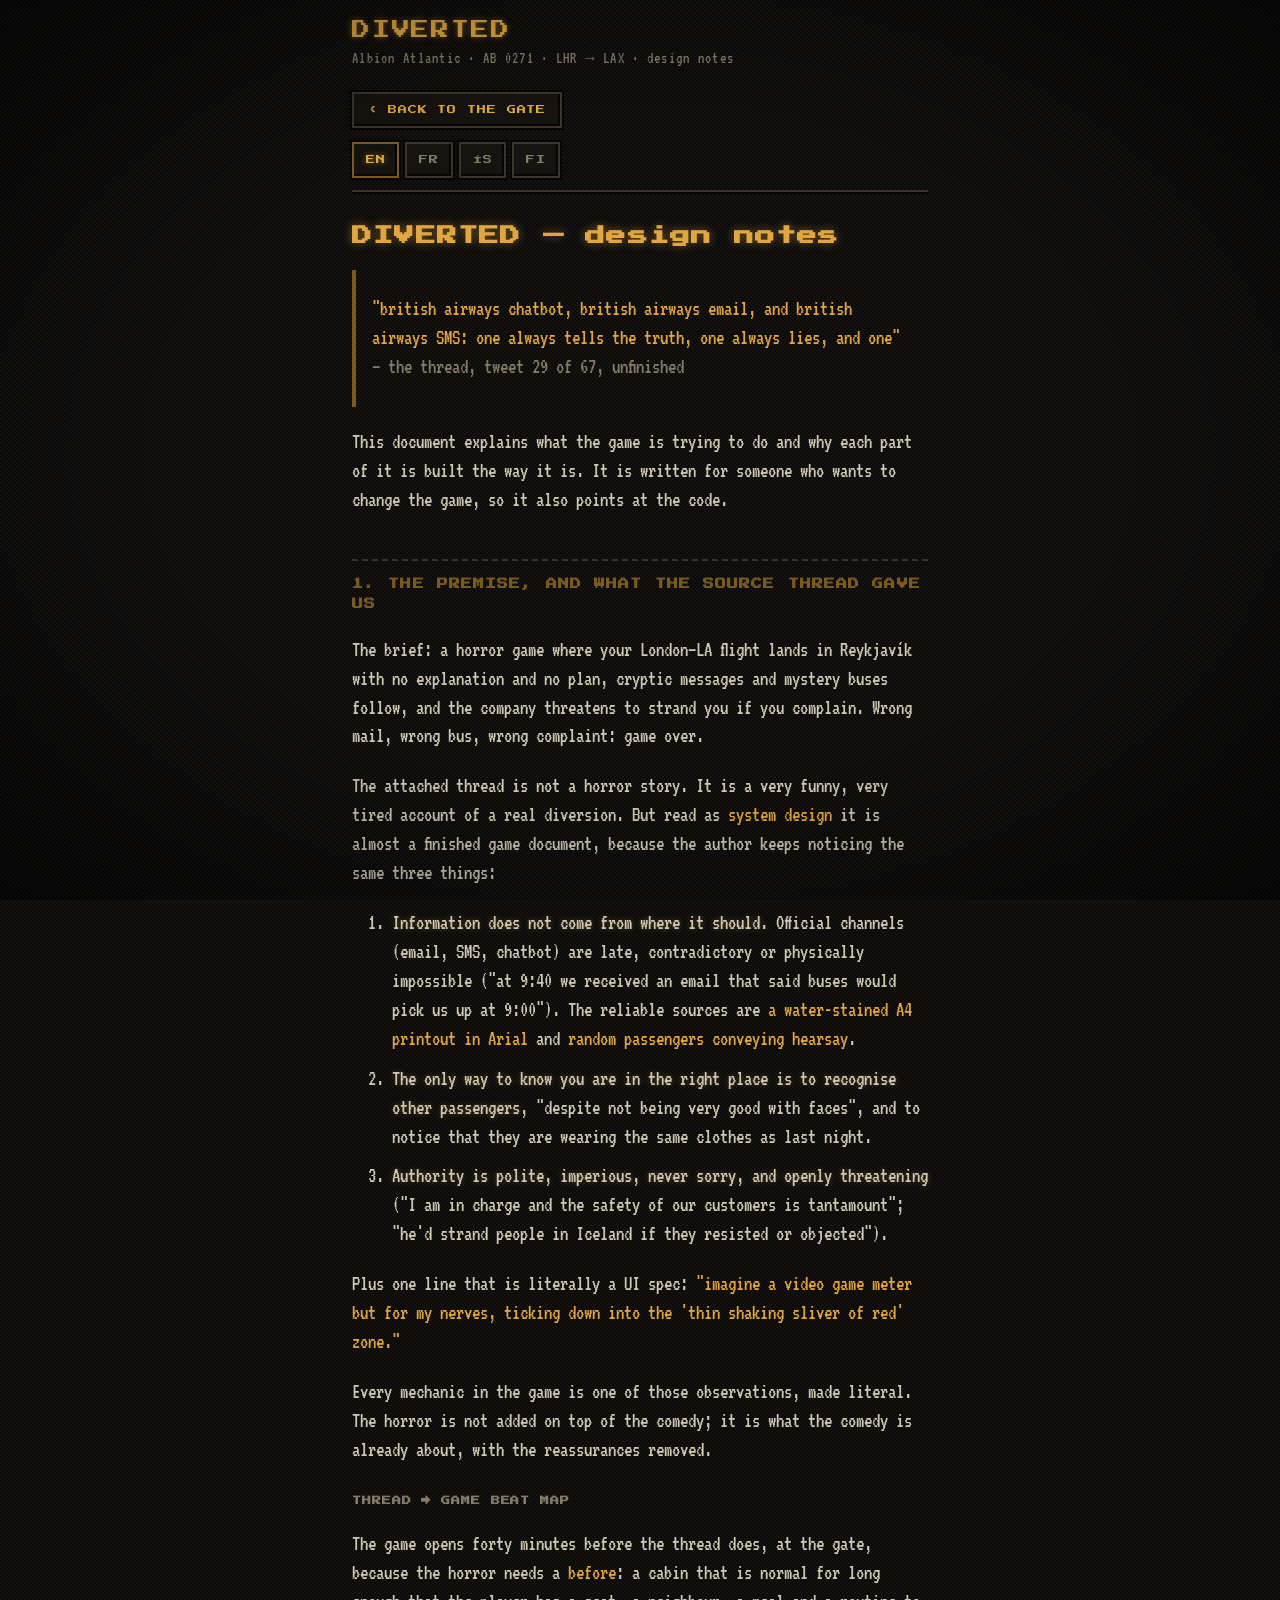
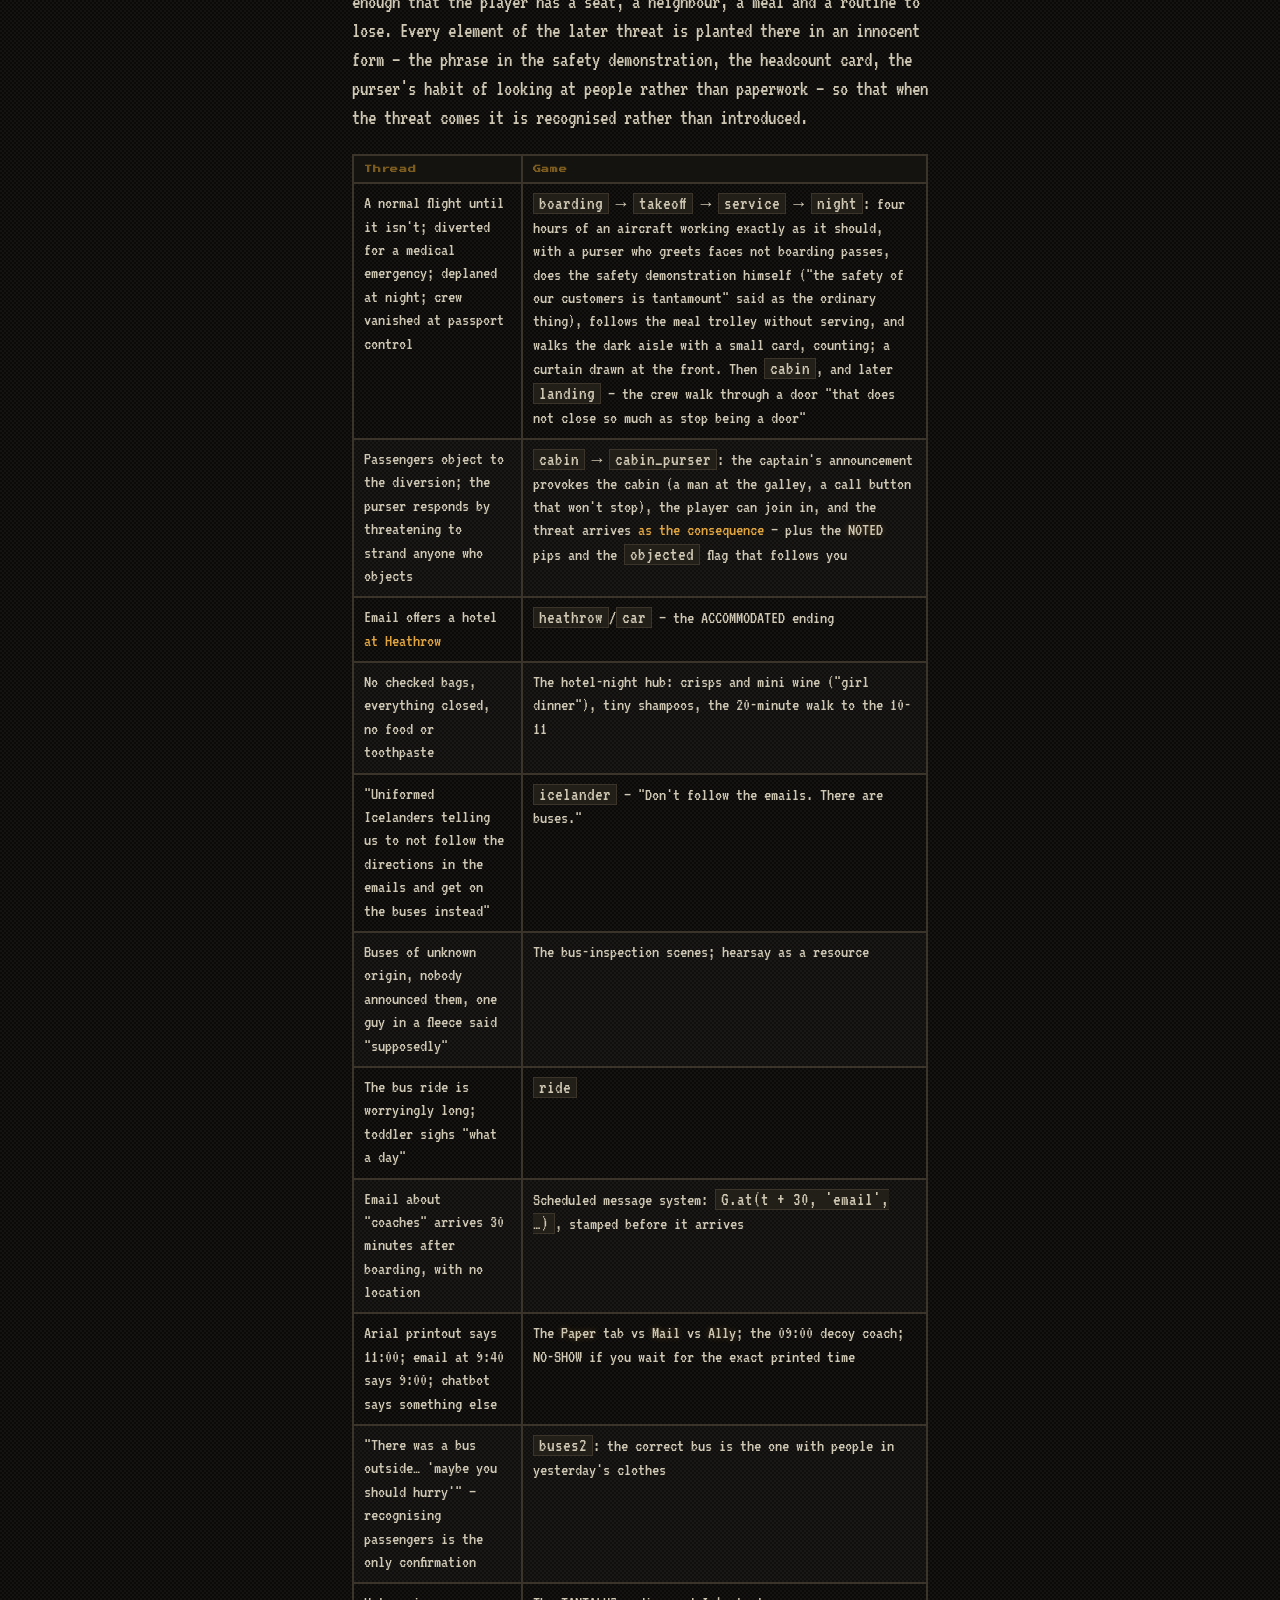
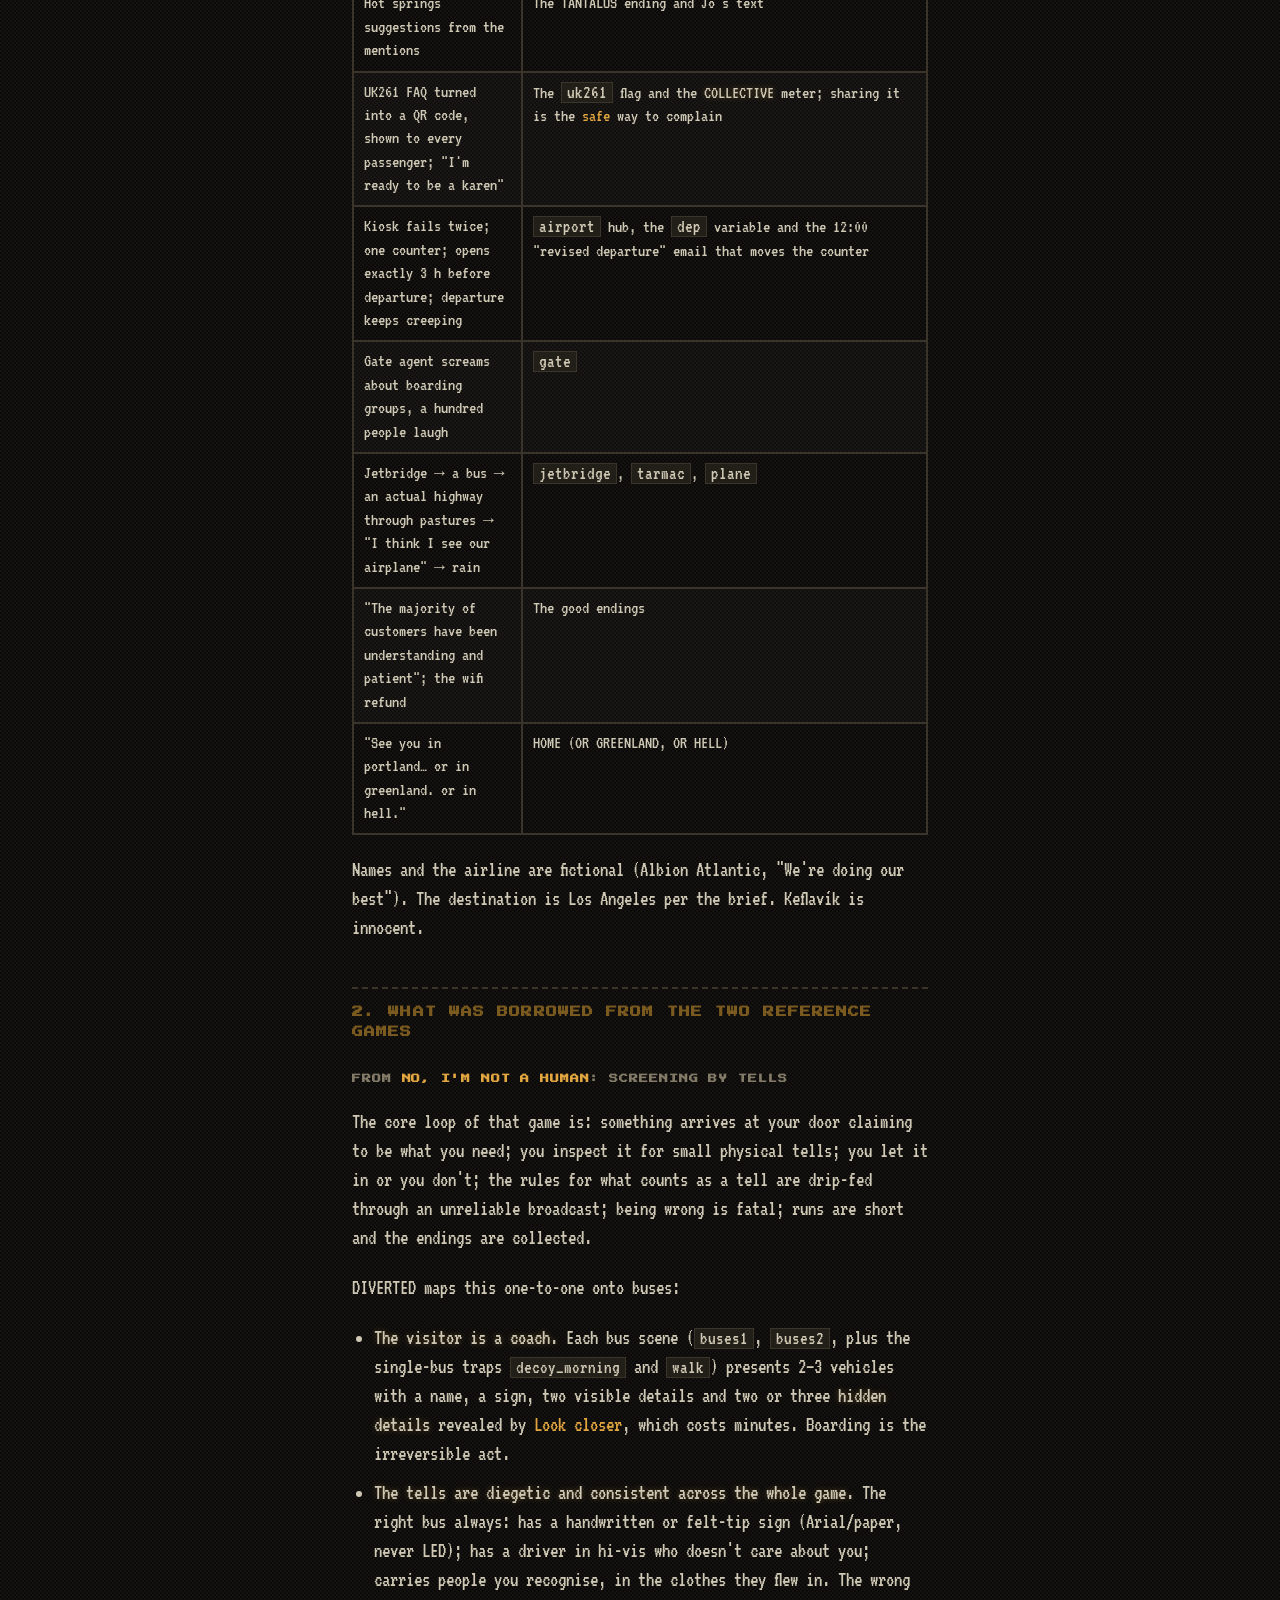
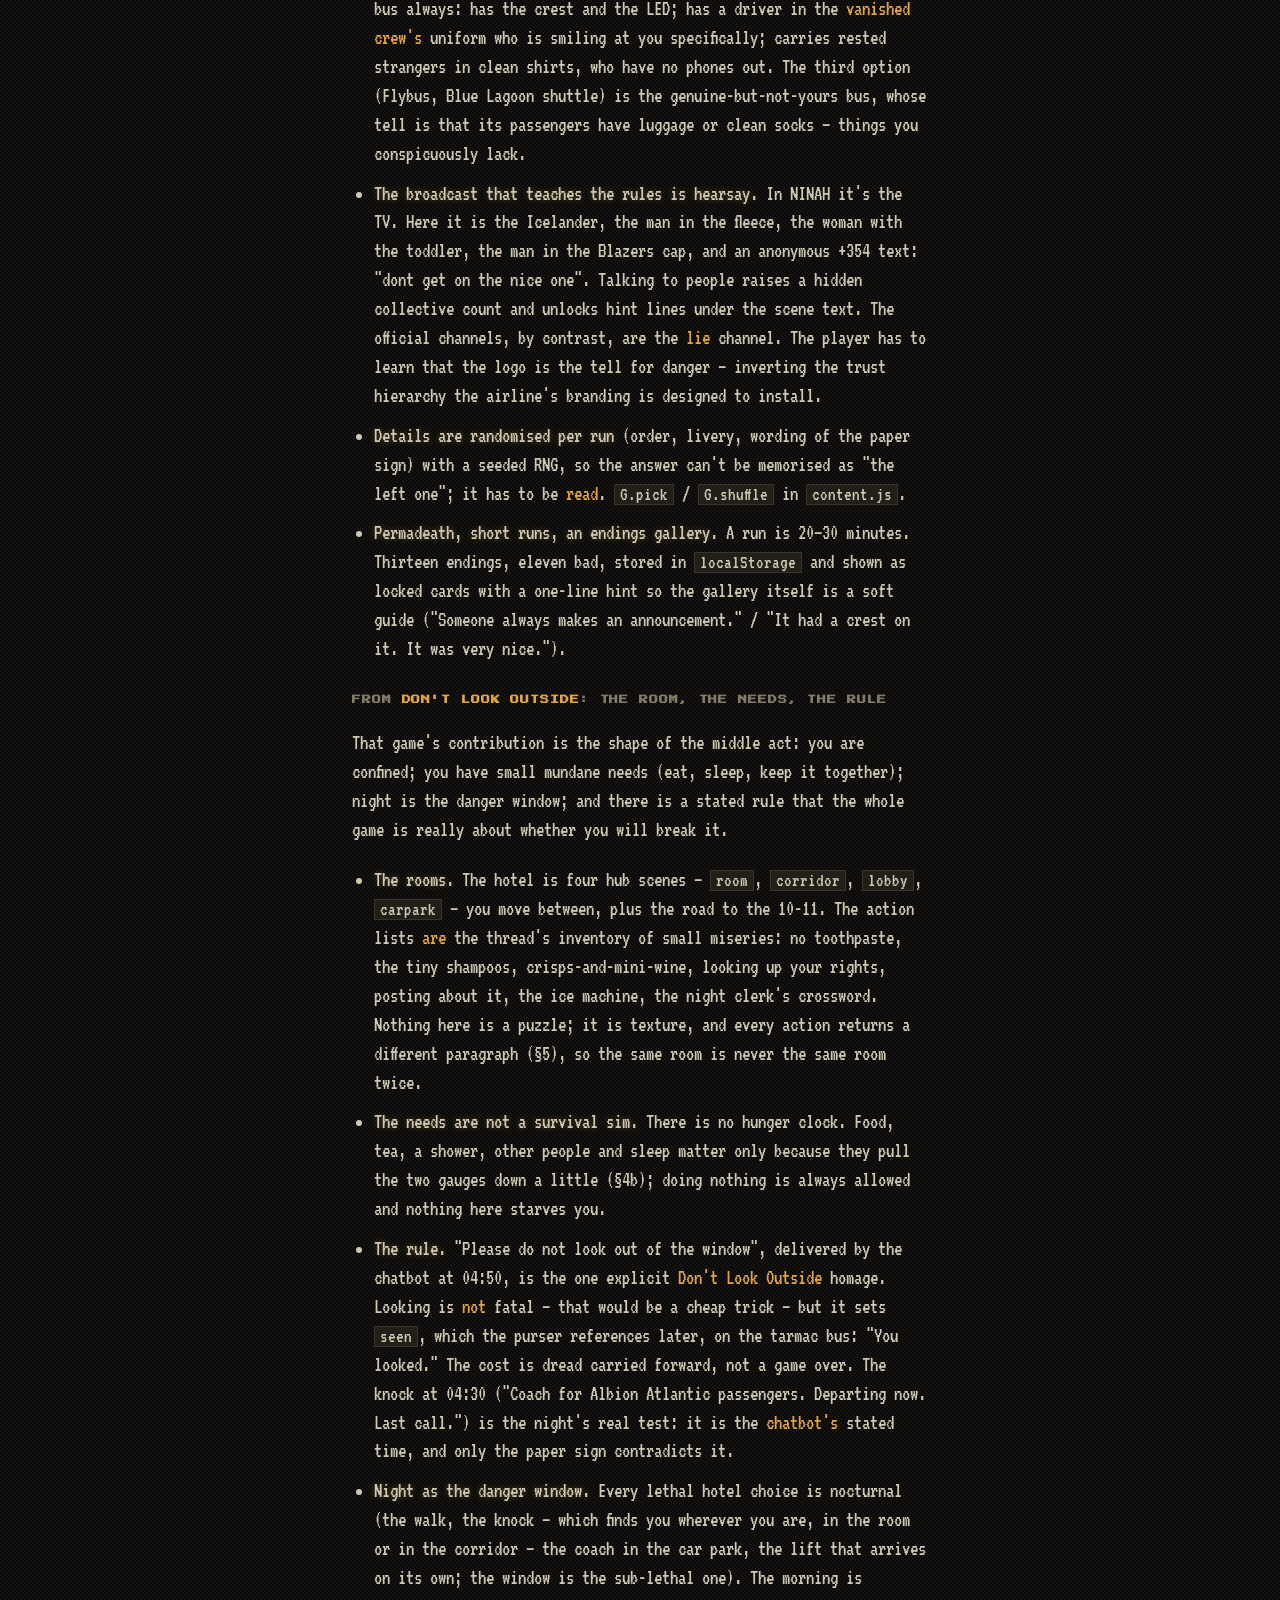
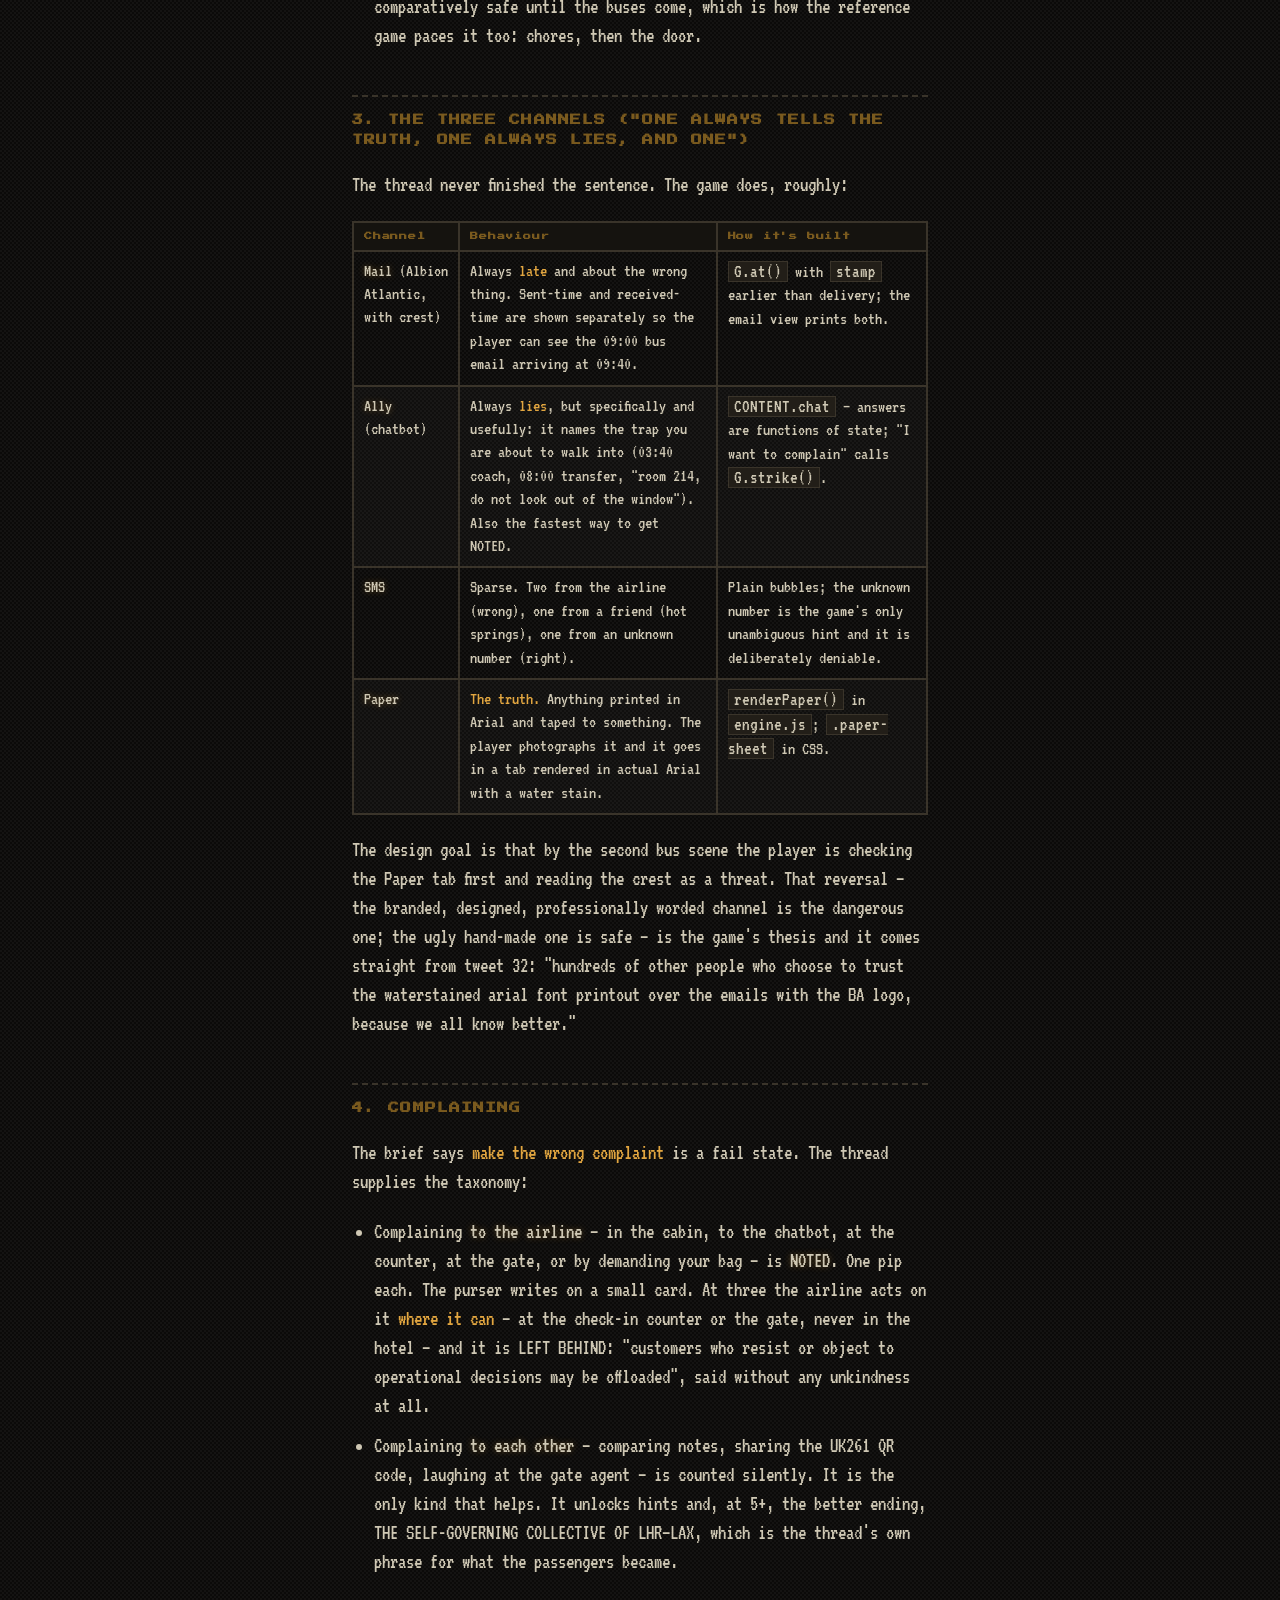
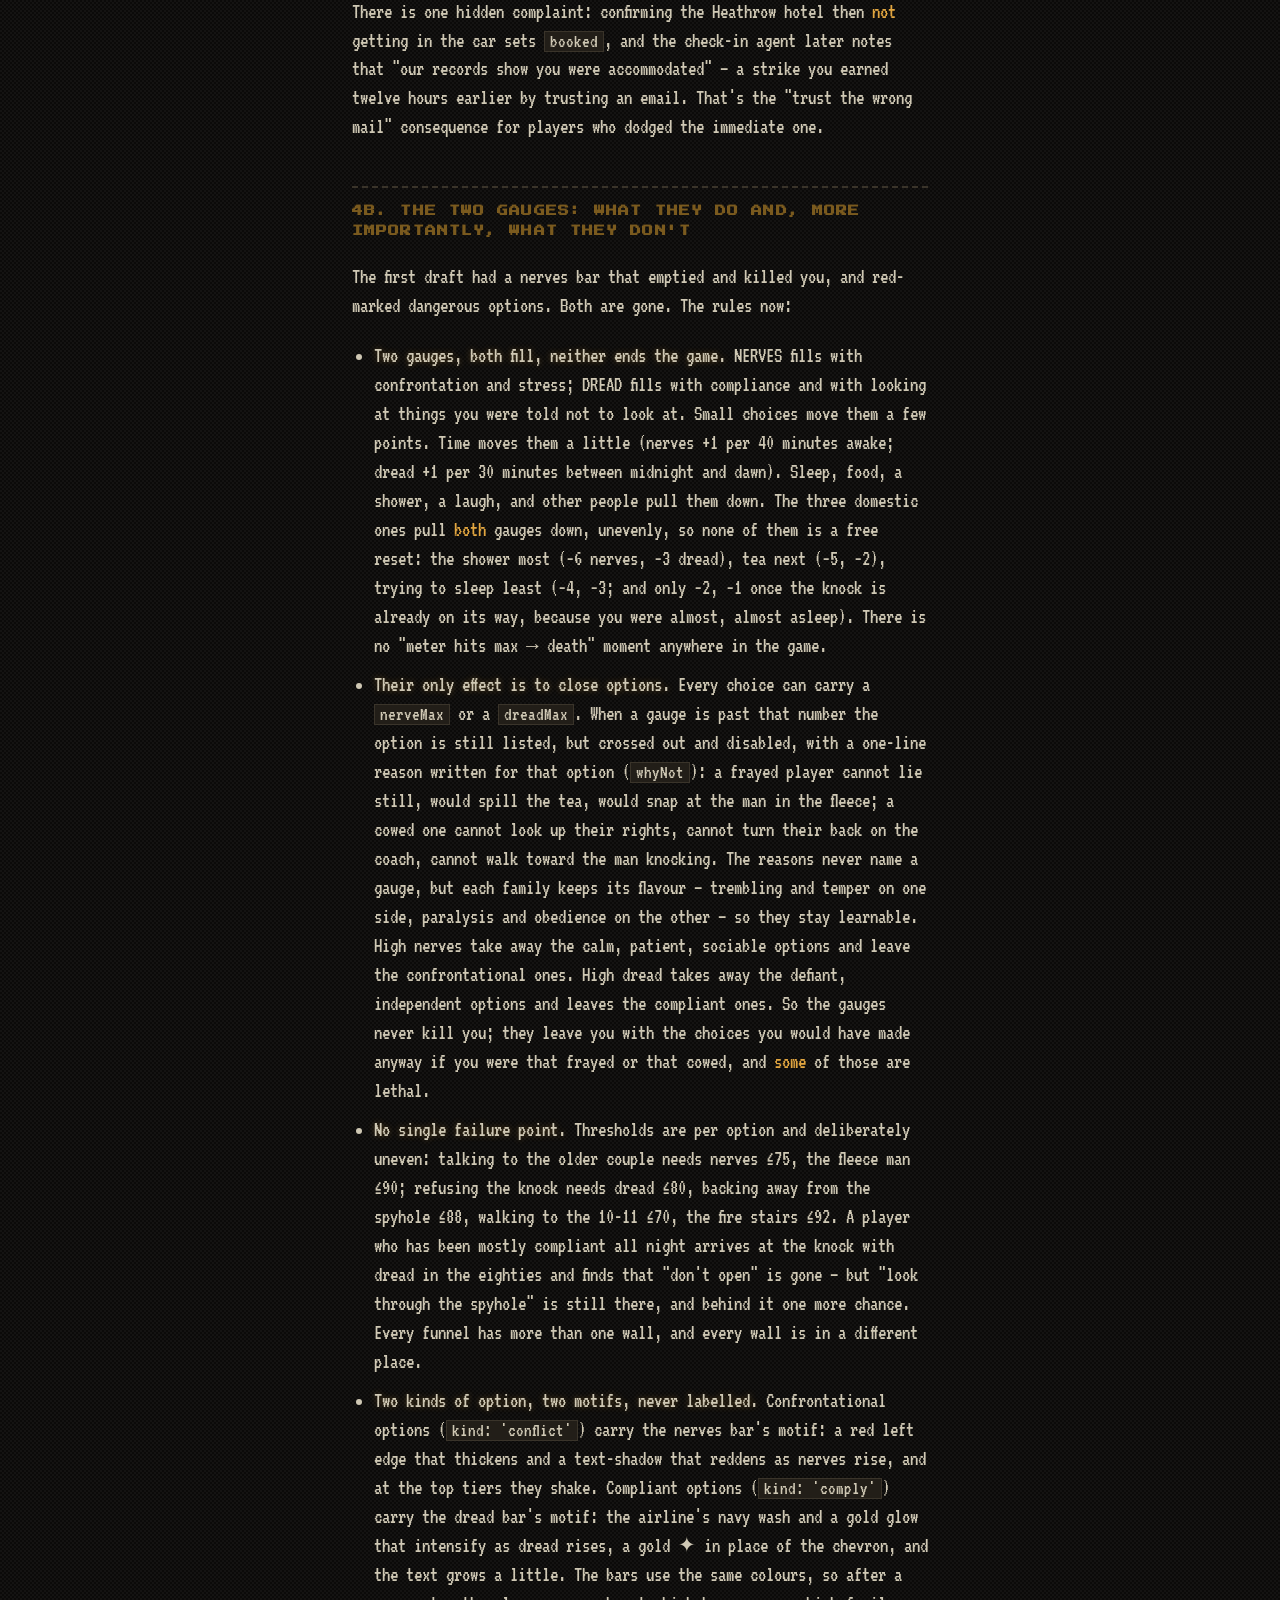
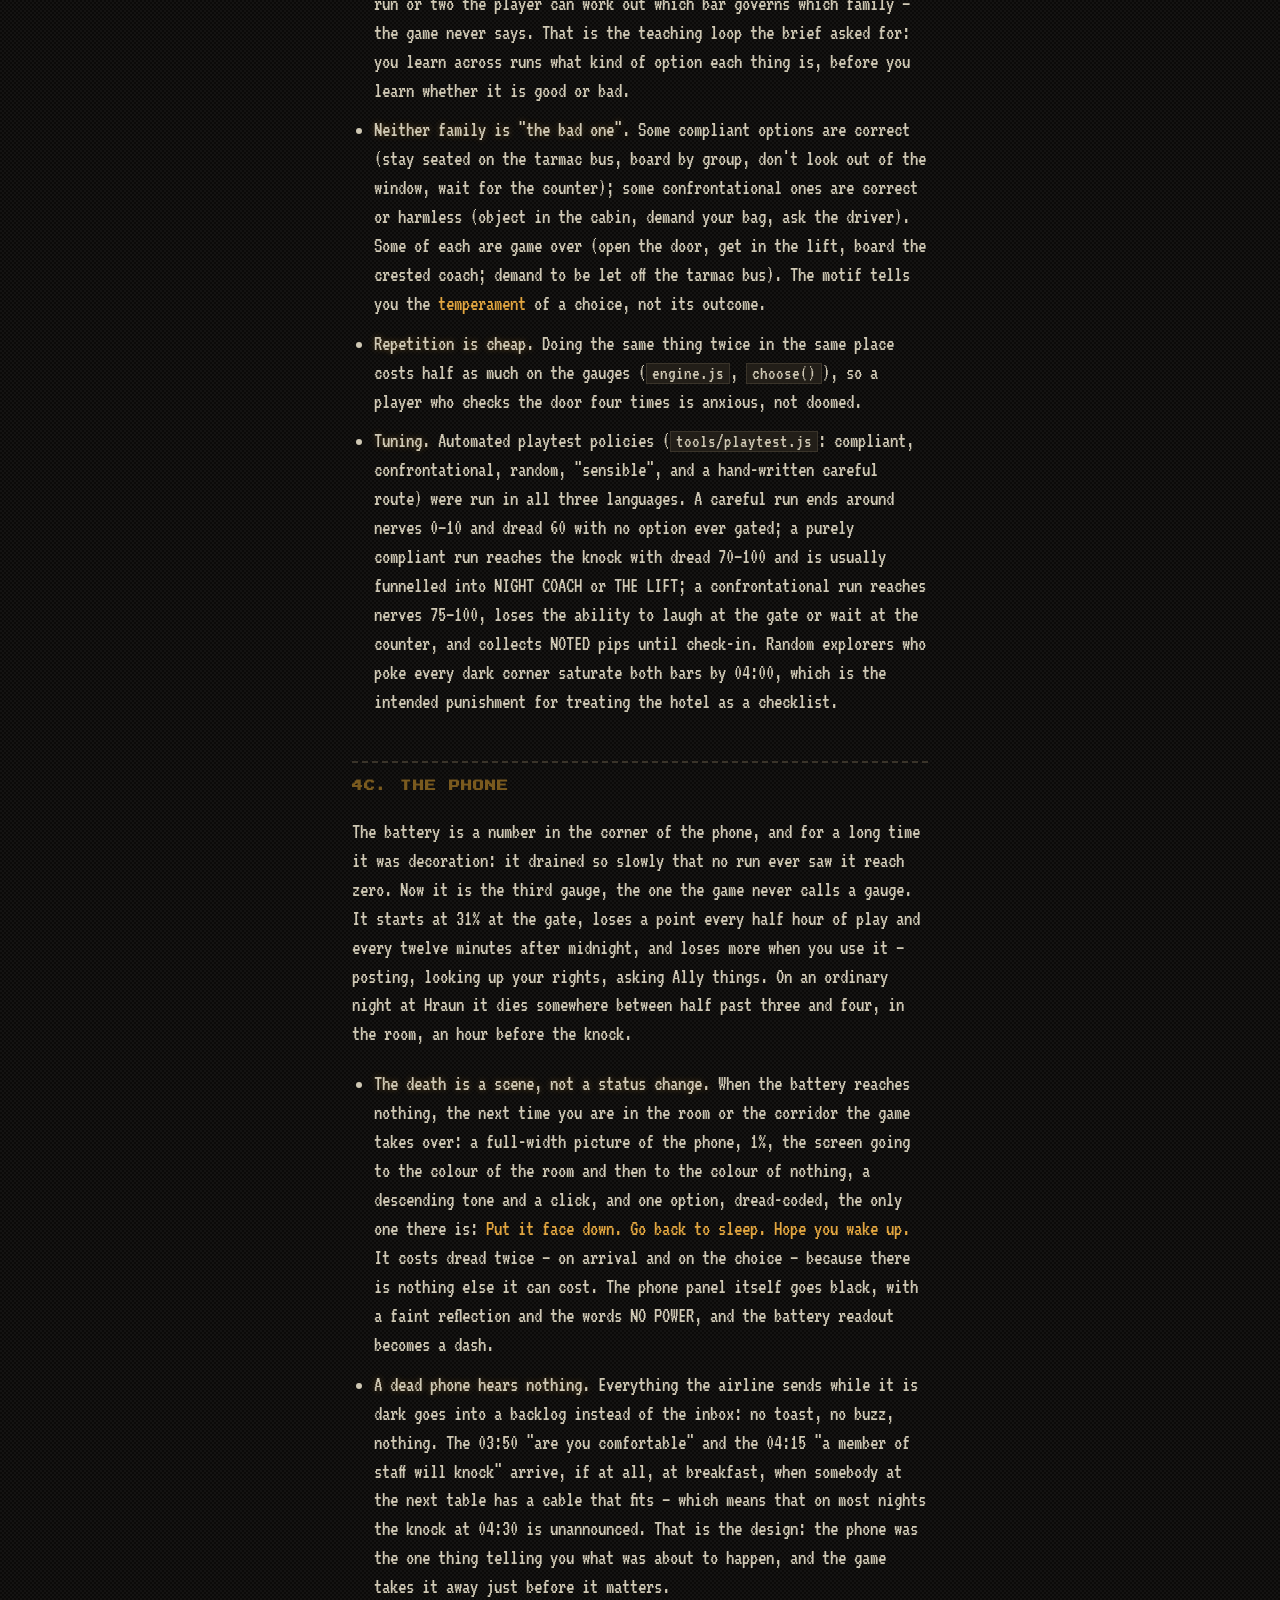
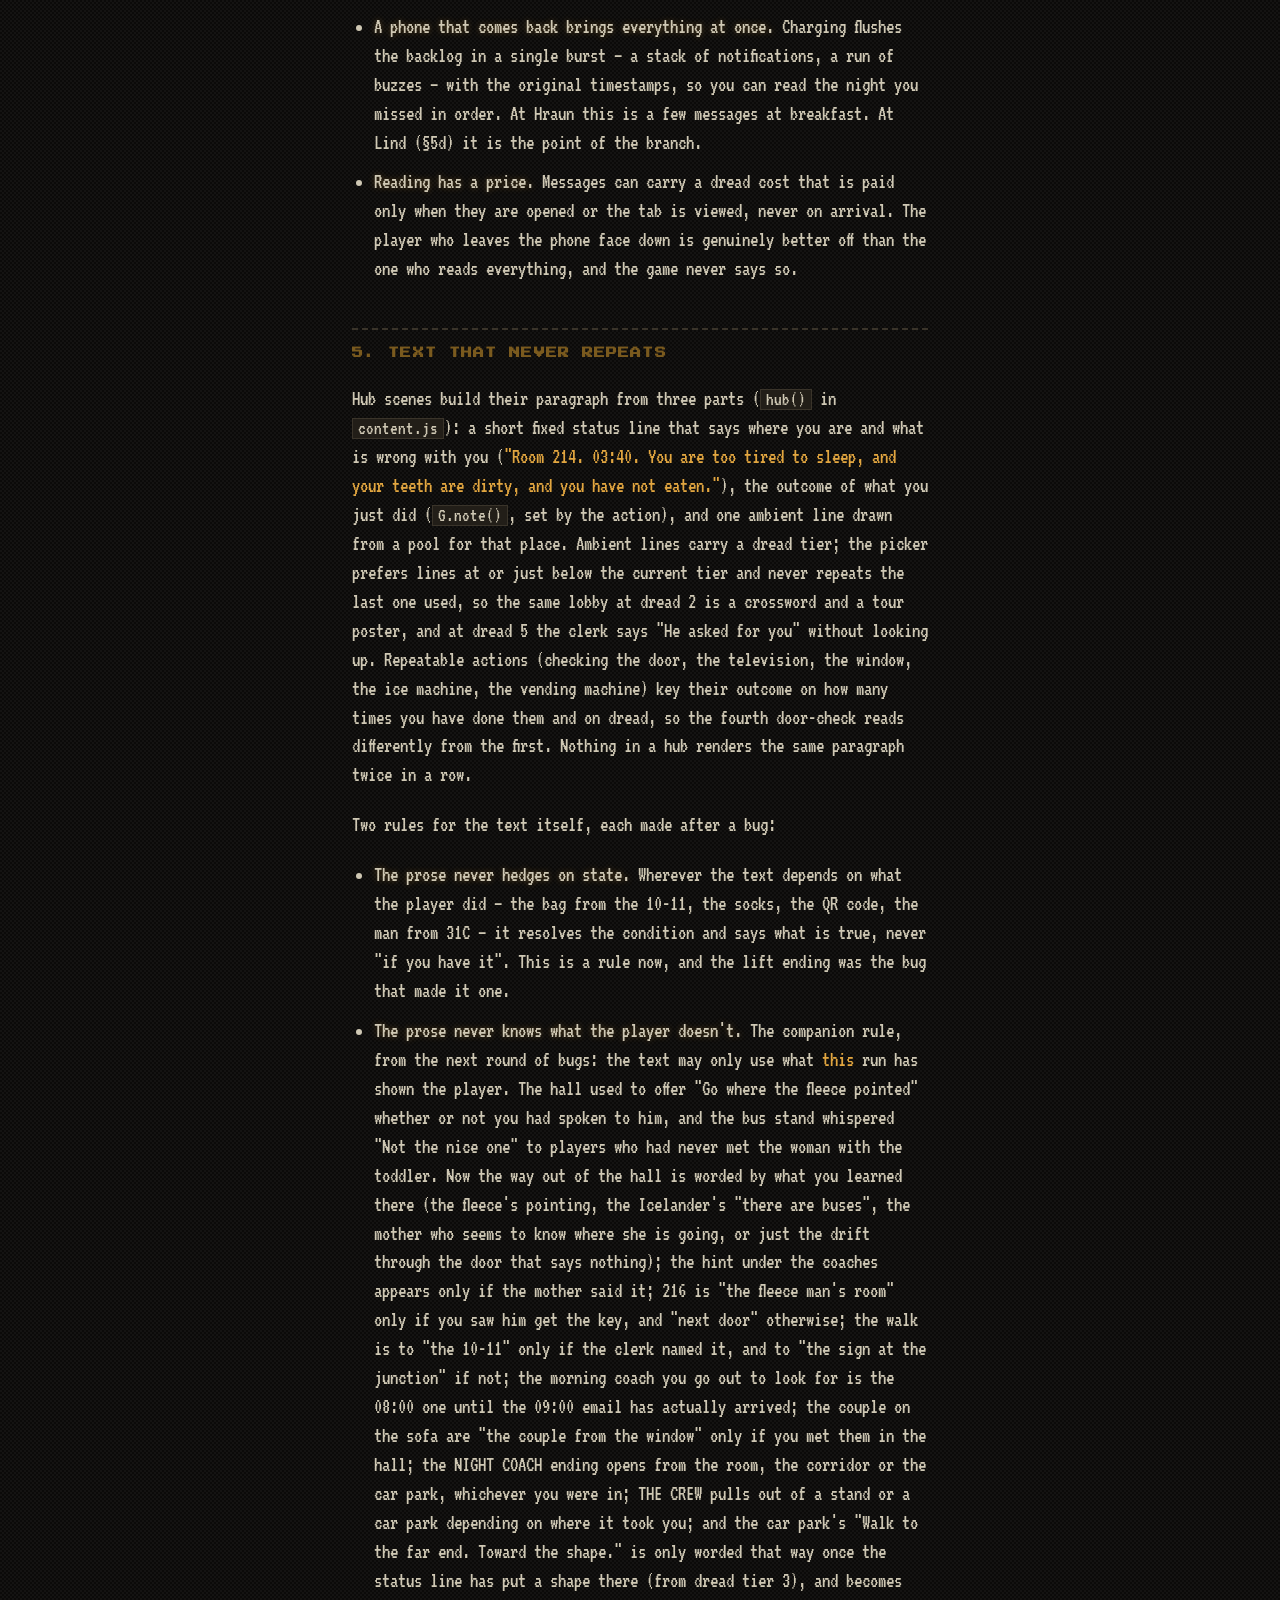
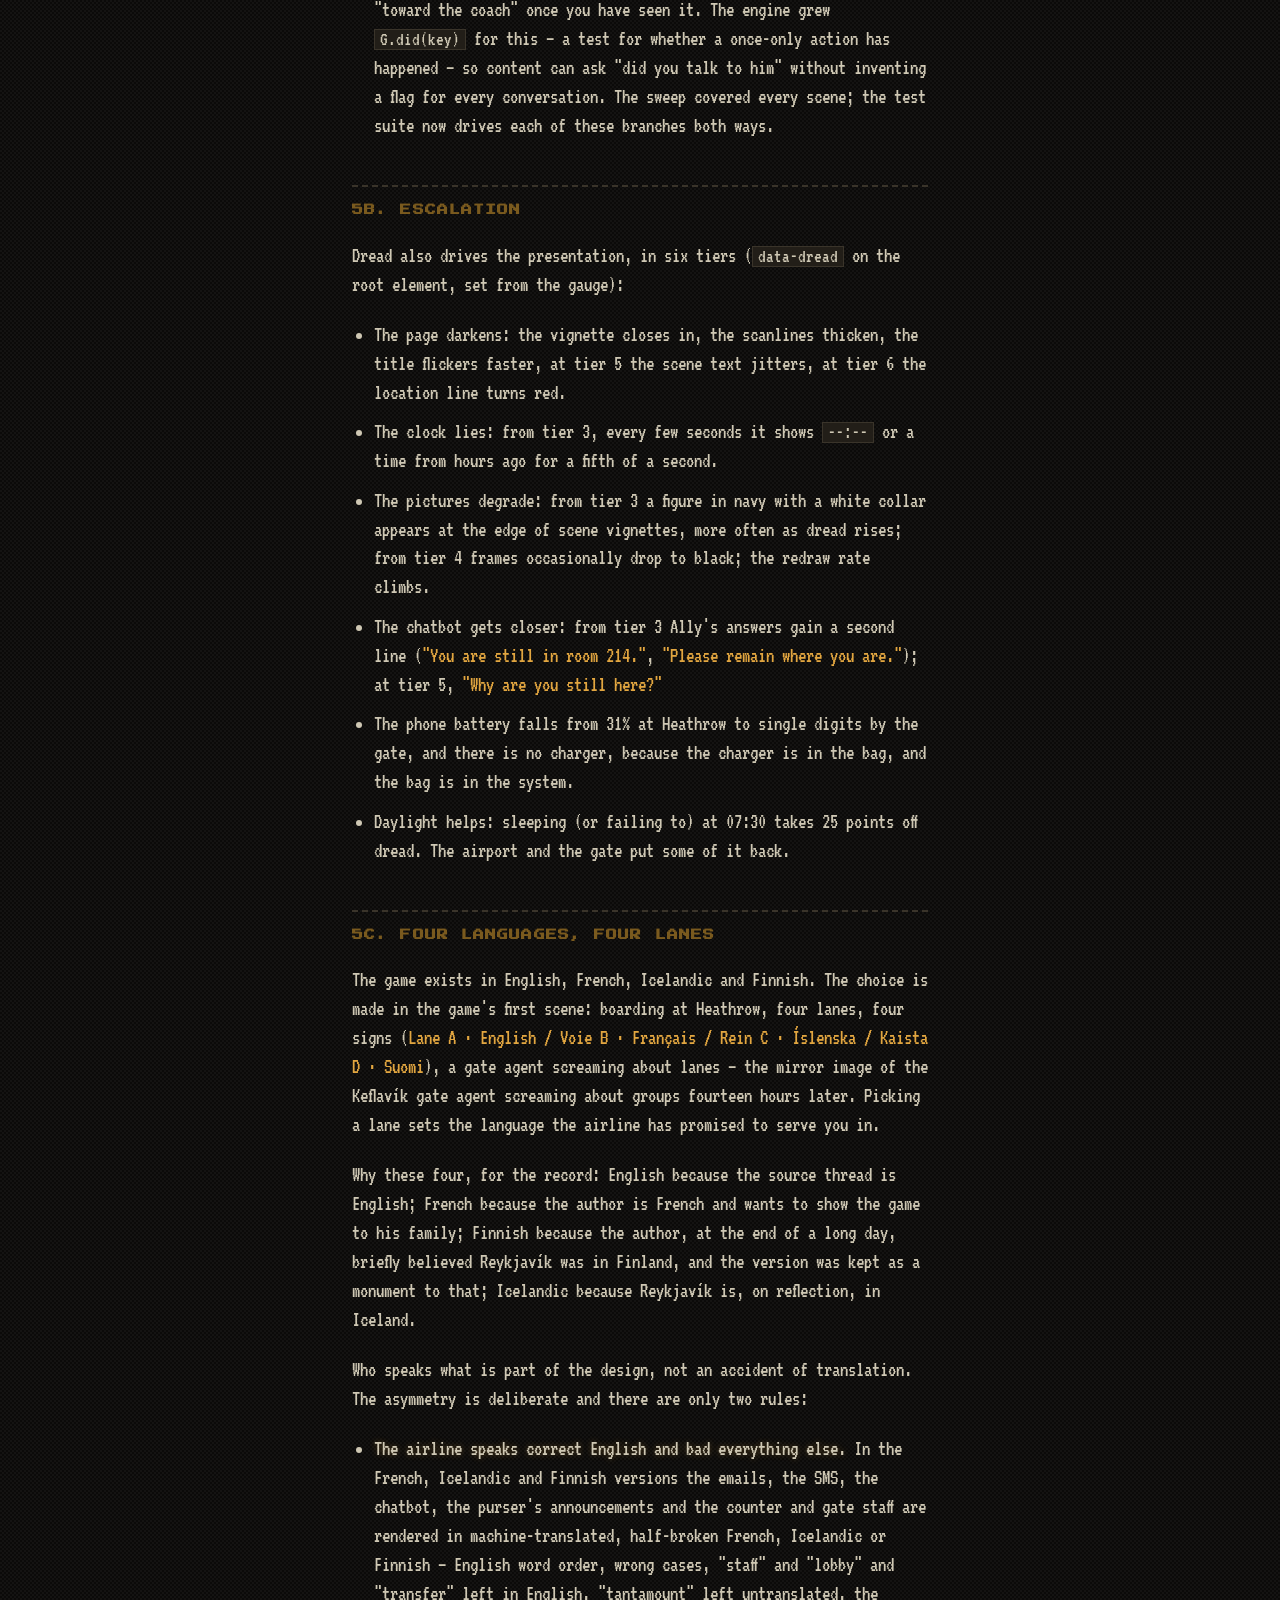
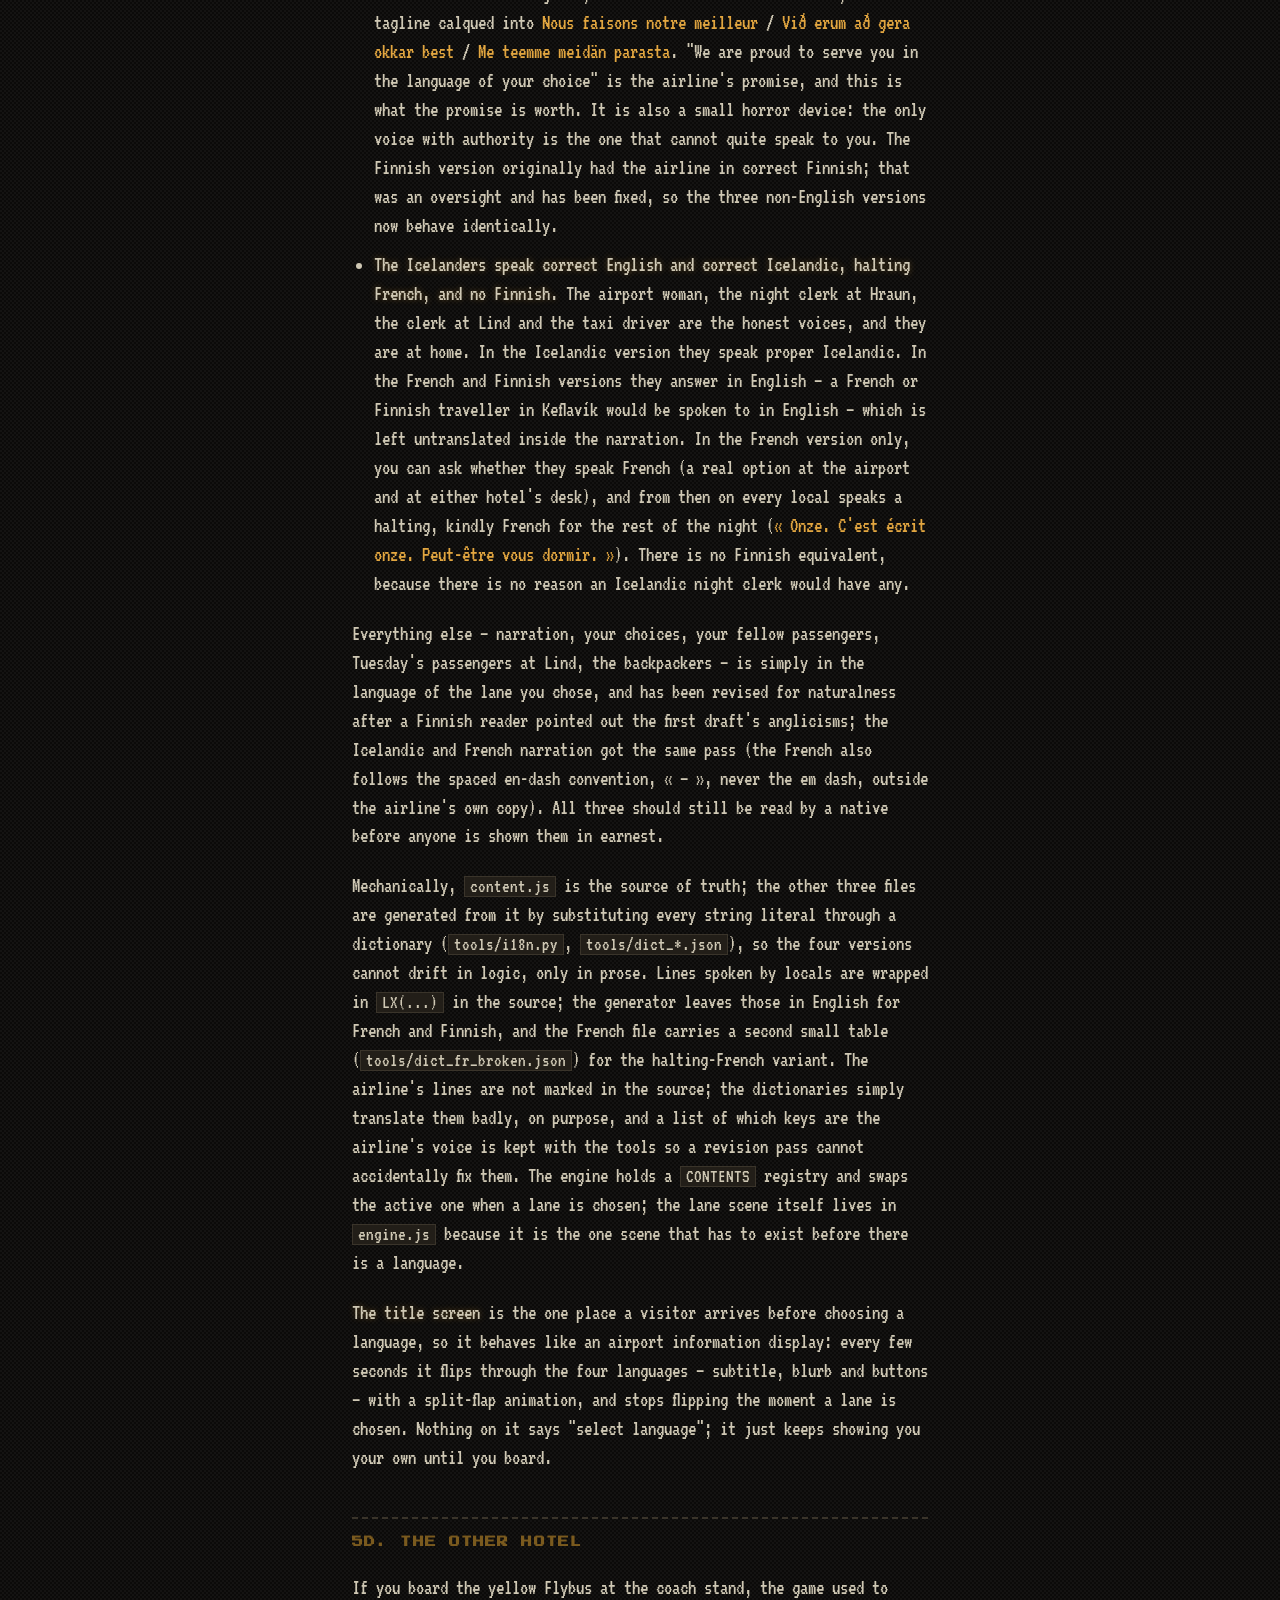
==== commit 2475ae1d: "Add files via upload" ====
--- a/design.html
+++ b/design.html
@@ -156,7 +156,7 @@
 <li><strong>The tells are diegetic and consistent across the whole game.</strong> The right bus always: has a handwritten or felt-tip sign (Arial/paper, never LED); has a driver in hi-vis who doesn't care about you; carries people you recognise, in the clothes they flew in. The wrong bus always: has the crest and the LED; has a driver in the <em>vanished crew's</em> uniform who is smiling at you specifically; carries rested strangers in clean shirts, who have no phones out. The third option (Flybus, Blue Lagoon shuttle) is the genuine-but-not-yours bus, whose tell is that its passengers have luggage or clean socks — things you conspicuously lack.</li>
 <li><strong>The broadcast that teaches the rules is hearsay.</strong> In NINAH it's the TV. Here it is the Icelander, the man in the fleece, the woman with the toddler, the man in the Blazers cap, and an anonymous +354 text: "dont get on the nice one". Talking to people raises a hidden collective count and unlocks hint lines under the scene text. The official channels, by contrast, are the <em>lie</em> channel. The player has to learn that the logo is the tell for danger — inverting the trust hierarchy the airline's branding is designed to install.</li>
 <li><strong>Details are randomised per run</strong> (order, livery, wording of the paper sign) with a seeded RNG, so the answer can't be memorised as "the left one"; it has to be <em>read</em>. <code>G.pick</code> / <code>G.shuffle</code> in <code>content.js</code>.</li>
-<li><strong>Permadeath, short runs, an endings gallery.</strong> A run is 20–30 minutes. Twelve endings, ten bad, stored in <code>localStorage</code> and shown as locked cards with a one-line hint so the gallery itself is a soft guide ("Someone always makes an announcement." / "It had a crest on it. It was very nice.").</li>
+<li><strong>Permadeath, short runs, an endings gallery.</strong> A run is 20–30 minutes. Thirteen endings, eleven bad, stored in <code>localStorage</code> and shown as locked cards with a one-line hint so the gallery itself is a soft guide ("Someone always makes an announcement." / "It had a crest on it. It was very nice.").</li>
 </ul>
 <h3>From <em>Don't Look Outside</em>: the room, the needs, the rule</h3>
 <p>That game's contribution is the shape of the middle act: you are confined; you have small mundane needs (eat, sleep, keep it together); night is the danger window; and there is a stated rule that the whole game is really about whether you will break it.</p>
@@ -218,6 +218,14 @@
 <li><strong>Repetition is cheap.</strong> Doing the same thing twice in the same place costs half as much on the gauges (<code>engine.js</code>, <code>choose()</code>), so a player who checks the door four times is anxious, not doomed.</li>
 <li><strong>Tuning.</strong> Automated playtest policies (<code>tools/playtest.js</code>: compliant, confrontational, random, "sensible", and a hand-written careful route) were run in all three languages. A careful run ends around nerves 0–10 and dread 60 with no option ever gated; a purely compliant run reaches the knock with dread 70–100 and is usually funnelled into NIGHT COACH or THE LIFT; a confrontational run reaches nerves 75–100, loses the ability to laugh at the gate or wait at the counter, and collects NOTED pips until check-in. Random explorers who poke every dark corner saturate both bars by 04:00, which is the intended punishment for treating the hotel as a checklist.</li>
 </ul>
+<h2>4c. The phone</h2>
+<p>The battery is a number in the corner of the phone, and for a long time it was decoration: it drained so slowly that no run ever saw it reach zero. Now it is the third gauge, the one the game never calls a gauge. It starts at 31% at the gate, loses a point every half hour of play and every twelve minutes after midnight, and loses more when you use it — posting, looking up your rights, asking Ally things. On an ordinary night at Hraun it dies somewhere between half past three and four, in the room, an hour before the knock.</p>
+<ul>
+<li><strong>The death is a scene, not a status change.</strong> When the battery reaches nothing, the next time you are in the room or the corridor the game takes over: a full-width picture of the phone, 1%, the screen going to the colour of the room and then to the colour of nothing, a descending tone and a click, and one option, dread-coded, the only one there is: <em>Put it face down. Go back to sleep. Hope you wake up.</em> It costs dread twice — on arrival and on the choice — because there is nothing else it can cost. The phone panel itself goes black, with a faint reflection and the words NO POWER, and the battery readout becomes a dash.</li>
+<li><strong>A dead phone hears nothing.</strong> Everything the airline sends while it is dark goes into a backlog instead of the inbox: no toast, no buzz, nothing. The 03:50 "are you comfortable" and the 04:15 "a member of staff will knock" arrive, if at all, at breakfast, when somebody at the next table has a cable that fits — which means that on most nights the knock at 04:30 is unannounced. That is the design: the phone was the one thing telling you what was about to happen, and the game takes it away just before it matters.</li>
+<li><strong>A phone that comes back brings everything at once.</strong> Charging flushes the backlog in a single burst — a stack of notifications, a run of buzzes — with the original timestamps, so you can read the night you missed in order. At Hraun this is a few messages at breakfast. At Lind (§5d) it is the point of the branch.</li>
+<li><strong>Reading has a price.</strong> Messages can carry a dread cost that is paid only when they are opened or the tab is viewed, never on arrival. The player who leaves the phone face down is genuinely better off than the one who reads everything, and the game never says so.</li>
+</ul>
 <h2>5. Text that never repeats</h2>
 <p>Hub scenes build their paragraph from three parts (<code>hub()</code> in <code>content.js</code>): a short fixed status line that says where you are and what is wrong with you (<em>"Room 214. 03:40. You are too tired to sleep, and your teeth are dirty, and you have not eaten."</em>), the outcome of what you just did (<code>G.note()</code>, set by the action), and one ambient line drawn from a pool for that place. Ambient lines carry a dread tier; the picker prefers lines at or just below the current tier and never repeats the last one used, so the same lobby at dread 2 is a crossword and a tour poster, and at dread 5 the clerk says "He asked for you" without looking up. Repeatable actions (checking the door, the television, the window, the ice machine, the vending machine) key their outcome on how many times you have done them and on dread, so the fourth door-check reads differently from the first. Nothing in a hub renders the same paragraph twice in a row.</p>
 <p>Two rules for the text itself, each made after a bug:</p>
@@ -238,14 +246,24 @@
 <h2>5c. Four languages, four lanes</h2>
 <p>The game exists in English, French, Icelandic and Finnish. The choice is made in the game's first scene: boarding at Heathrow, four lanes, four signs (<em>Lane A · English / Voie B · Français / Rein C · Íslenska / Kaista D · Suomi</em>), a gate agent screaming about lanes — the mirror image of the Keflavík gate agent screaming about groups fourteen hours later. Picking a lane sets the language the airline has promised to serve you in.</p>
 <p>Why these four, for the record: English because the source thread is English; French because the author is French and wants to show the game to his family; Finnish because the author, at the end of a long day, briefly believed Reykjavík was in Finland, and the version was kept as a monument to that; Icelandic because Reykjavík is, on reflection, in Iceland.</p>
-<p>Who speaks what is part of the design, not an accident of translation:</p>
-<ul>
-<li><strong>The airline speaks your language badly.</strong> In the French and Icelandic versions the emails, the chatbot, the purser's announcements and the counter staff are rendered in machine-translated, half-broken French or Icelandic — English word order, wrong cases, "tantamount" left untranslated, the tagline calqued into <em>Nous faisons notre meilleur</em> / <em>Við erum að gera okkar best</em>. "We are proud to serve you in the language of your choice" is the airline's promise, and this is what the promise is worth. It is also a small horror device: the only voice with authority is the one that cannot quite speak to you.</li>
-<li><strong>The locals speak well.</strong> In the Icelandic version the airport woman and the night clerk speak proper Icelandic — they are the honest voices, and they are at home. In the French version they answer in English (a French traveller in Keflavík would be spoken to in English), which is left untranslated inside the French narration; if you ask them whether they speak French, they switch to a halting, kindly French for the rest of the night (<em>« Onze. C'est écrit onze. Peut-être vous dormir. »</em>). The prompt is a real option in the airport and the lobby, French version only.</li>
-<li><strong>The Finnish version</strong> is a straight translation, revised for naturalness after a Finnish reader pointed out the first draft's anglicisms; the Icelandic and French narration got the same revision pass (the French also follows the spaced en-dash convention, « – », never the em dash, outside the airline's own copy). All three should still be read by a native before anyone is shown them in earnest.</li>
-</ul>
-<p>Mechanically, <code>content.js</code> is the source of truth; the other three files are generated from it by substituting every string literal through a dictionary (<code>tools/i18n.py</code>, <code>tools/dict_*.json</code>), so the four versions cannot drift in logic, only in prose. Lines spoken by locals are wrapped in <code>LX(...)</code> in the source; the generator leaves those in English for French, and the French file carries a second small table (<code>tools/dict_fr_broken.json</code>) for the halting-French variant. The engine holds a <code>CONTENTS</code> registry and swaps the active one when a lane is chosen; the lane scene itself lives in <code>engine.js</code> because it is the one scene that has to exist before there is a language.</p>
+<p>Who speaks what is part of the design, not an accident of translation. The asymmetry is deliberate and there are only two rules:</p>
+<ul>
+<li><strong>The airline speaks correct English and bad everything else.</strong> In the French, Icelandic and Finnish versions the emails, the SMS, the chatbot, the purser's announcements and the counter and gate staff are rendered in machine-translated, half-broken French, Icelandic or Finnish — English word order, wrong cases, "staff" and "lobby" and "transfer" left in English, "tantamount" left untranslated, the tagline calqued into <em>Nous faisons notre meilleur</em> / <em>Við erum að gera okkar best</em> / <em>Me teemme meidän parasta</em>. "We are proud to serve you in the language of your choice" is the airline's promise, and this is what the promise is worth. It is also a small horror device: the only voice with authority is the one that cannot quite speak to you. The Finnish version originally had the airline in correct Finnish; that was an oversight and has been fixed, so the three non-English versions now behave identically.</li>
+<li><strong>The Icelanders speak correct English and correct Icelandic, halting French, and no Finnish.</strong> The airport woman, the night clerk at Hraun, the clerk at Lind and the taxi driver are the honest voices, and they are at home. In the Icelandic version they speak proper Icelandic. In the French and Finnish versions they answer in English — a French or Finnish traveller in Keflavík would be spoken to in English — which is left untranslated inside the narration. In the French version only, you can ask whether they speak French (a real option at the airport and at either hotel's desk), and from then on every local speaks a halting, kindly French for the rest of the night (<em>« Onze. C'est écrit onze. Peut-être vous dormir. »</em>). There is no Finnish equivalent, because there is no reason an Icelandic night clerk would have any.</li>
+</ul>
+<p>Everything else — narration, your choices, your fellow passengers, Tuesday's passengers at Lind, the backpackers — is simply in the language of the lane you chose, and has been revised for naturalness after a Finnish reader pointed out the first draft's anglicisms; the Icelandic and French narration got the same pass (the French also follows the spaced en-dash convention, « – », never the em dash, outside the airline's own copy). All three should still be read by a native before anyone is shown them in earnest.</p>
+<p>Mechanically, <code>content.js</code> is the source of truth; the other three files are generated from it by substituting every string literal through a dictionary (<code>tools/i18n.py</code>, <code>tools/dict_*.json</code>), so the four versions cannot drift in logic, only in prose. Lines spoken by locals are wrapped in <code>LX(...)</code> in the source; the generator leaves those in English for French and Finnish, and the French file carries a second small table (<code>tools/dict_fr_broken.json</code>) for the halting-French variant. The airline's lines are not marked in the source; the dictionaries simply translate them badly, on purpose, and a list of which keys are the airline's voice is kept with the tools so a revision pass cannot accidentally fix them. The engine holds a <code>CONTENTS</code> registry and swaps the active one when a lane is chosen; the lane scene itself lives in <code>engine.js</code> because it is the one scene that has to exist before there is a language.</p>
 <p><strong>The title screen</strong> is the one place a visitor arrives before choosing a language, so it behaves like an airport information display: every few seconds it flips through the four languages — subtitle, blurb and buttons — with a split-flap animation, and stops flipping the moment a lane is chosen. Nothing on it says "select language"; it just keeps showing you your own until you board.</p>
+<h2>5d. The other hotel</h2>
+<p>If you board the yellow Flybus at the coach stand, the game used to charge you an hour and 9,800 krónur and put you back at Hraun. Now the wrong bus has its own night.</p>
+<ul>
+<li><strong>BSÍ at closing time.</strong> The city bus terminal, 02:50, diesel and cinnamon, the kiosk pulling its shutter down, the backpackers walking away toward beds that are theirs — and in the far bay, engine running, interior lights on, a navy coach with a gold crest that was told you were coming. Your phone dies here, in your hand, with the terminal clock stopped behind it: a lower dread cost than the room scene, because it is not yet the middle of the night, but the same mechanism, and the same backlog starts filling. You can board the coach (THE CREW), sit on a plastic seat until a man in hi-vis tells you the taxi is outside, or find the taxi.</li>
+<li><strong>The taxi driver is the only person all night who takes you where you ask</strong>, and the conversation with him is a small screening scene in reverse: he is screening you. He has done this run every night this week — same flight number, same hour, same crowd in the same clothes; the airline's "driver waiting outside Arrivals" has never once been him; nobody from the airline has paid anybody. Show him the Heathrow email and he laughs, not at you. Ask him about the flight and he tells you the others go "somewhere out past the lava, a different hotel every night, I think". Getting him to take you <em>there</em> is possible but not free: the option only appears once he is talking, only if you can describe the white coach yourself (you looked closely at it at the stand, or somebody in the hall told you something), only if your nerves are low enough to be civil to him, and it costs the fare. Miss any of that and he takes you to the nearest place with a light on.</li>
+<li><strong>Hótel Lind</strong> is a narrow guesthouse off Laugavegur that the airline never booked, with a clerk who has a paperback, a kitchen with the light on, and a drawer full of cables left by every guest who ever went home. Everything Hraun refused is here for the asking: toothpaste (half a tube, from a man from Düsseldorf), a tray of bread and skyr, a charger, and a handwritten card with the Flybus times on it and a warning you did not ask for: <em>the yellow one, not the other one</em>. Room 7 has a window onto a street with people in it, which is its own kind of wrong at four in the morning, and the clerk will unlock the door and let you stand in that street, and lock it behind you, and watch you through the glass. The driver has a name, Gunnar, and the clerk knows it: he has brought her one of you every night this week. The branch's horror is the inverse of Hraun's: there you are confined and provided for by something that knows your room; here you are free and comfortable and <em>it still knows your room</em>.</li>
+<li><strong>The charger is the trap.</strong> Plug the phone in and it comes back at full, and the night you missed arrives all at once: thirty-odd mails, texts and chat lines, timestamped across the dark hours, that guilt-trip you for making alternative arrangements, threaten to record you as a no-show, demand your location, then simply state it — <em>You are at Hótel Lind, room 7</em> — and arrange your "transfer to your accommodation" for 04:30. Each carries a dread cost paid only when read. The scene gives you three ways out: read them all, put it face down and let it charge, or pull the cable and leave it dead, which costs nerves and is the sanest thing in the room. The flood is where the branch's pressure comes from, and it pushes in three directions at once: the 04:30 "transfer" (the knock); an email that says a car is waiting outside and means it — a black car with a crest at the kerb, your name spelled right on a tablet, the clerk shaking her head through the glass, and ACCOMMODATED if you get in; and the sane-sounding one, giving up and going to the right hotel after all, which the clerk will arrange by phoning Gunnar, who drives you out to Hraun in time for its knock. The knock at 04:30 comes regardless, two flights up a building the clerk locked at midnight, and the voice says the room number in case you had forgotten it.</li>
+<li><strong>Morning at Lind</strong> is the driver's week made visible: the long table by the window is Tuesday's passengers and Thursday's, in clean shirts and clean socks, looking at their phones, which confirm every morning that the transfer is at nine. They are lovely. They have been rested since Tuesday. The clerk puts out more skyr the way you would feed something you had decided to keep. The compliant option, confirmed by every official channel, is to wait for the transfer with them; at 10:15 it comes, a navy coach filling the street from wall to wall, and boarding it is <strong>ALTERNATIVE ARRANGEMENTS</strong>, the thirteenth ending — you become one of them. The right move is the thing the clerk told you: ten minutes' walk to BSÍ in daylight, a ticket from the kiosk, the yellow bus with luggage on it, which at this stand is the honest one. You rejoin at the airport an hour early with a full battery, clean teeth, dread high, and a check-in agent who frowns at the screen because your accommodation was somewhere else.</li>
+</ul>
+<p>Gauge-wise the branch runs nerves down and dread up, which is the funnel into its ending: the lenient hotel is the one that leaves you most cowed by morning.</p>
 <h2>6. Tone</h2>
 <p>The thread is deadpan, and deadpan is the correct register for dread. So:</p>
 <ul>
@@ -262,6 +280,7 @@
 <li><strong>Bus portraits.</strong> Each coach card has an illustration generated from a small spec (<code>livery</code>, <code>windows</code>, <code>passengers</code>, <code>sign</code>, <code>driver</code>). This is the <em>No, I'm Not a Human</em> peephole: the tells are visible before you read a word, if you know to look. The crested coach has warm, bright windows and one identical upright silhouette in every window. The plain coach has dim windows and passengers slumped at different heights, some windows empty, one with two people. The Flybus has luggage racks. The lagoon shuttle has towels. The driver wears a hi-vis, a navy jacket with a white collar, or nothing in particular. None of this is labelled; a second run teaches you to read it.</li>
 <li><strong>The frame.</strong> A single dark theme, deliberately: it is 2am in a closed airport in every scene. Surfaces are a warm near-black with a 4px dither pattern; panels have a two-pixel bevel with a hard shadow, like a 1990s dialog box that has been left in a smoking room. Body text is set in VT323 (a terminal face) at 21px for legibility, labels and titles in Press Start 2P, both from Google Fonts with Courier fallbacks. Both gauges are segmented bars: nerves in red, shaking at the top; dread in the airline's navy-to-gold, glowing at the top. A full-page vignette darkens the corners and faint scanlines sit over everything. The phone keeps its own modern system-font styling on purpose: it is the one clean, corporate, well-designed object in the game, and it is the one lying to you.</li>
 </ul>
+<p>The branch added four painters: the phone, very large, dying or filling (the 1% sliver, the bolt, the notifications piling up from the bottom of the screen); BSÍ with its one lit bay and the crested coach in the dark; room 7's window onto a street, with the man under the lamp from dread tier 4 and the coach wall-to-wall once you have looked; and the guesthouse, with the clerk, the kitchen door and the leaflet rack.</p>
 <h2>7b. Sound design</h2>
 <p>Everything is synthesised in <code>audio.js</code> with the Web Audio API — noise, a few oscillators, filters — so there are still no media files. Sound starts on the first click (browsers require a gesture) and a ♪ control in the top bar mutes it, remembered between visits.</p>
 <p>Each scene key has its own soundscape, crossfaded over two seconds when the scene changes:</p>
@@ -279,7 +298,7 @@
 <li><strong>The tarmac bus</strong>: engine and rain on a roof. <strong>The apron</strong>: rain on metal and a jet spooling.</li>
 <li><strong>The void</strong> (the empty title vignette and the darkest ending): a 30 Hz drone and a slow heartbeat thud.</li>
 </ul>
-<p>On top of the scene, <strong>dread</strong> adds a detuned pair of sine waves around 40 Hz whose level rises with the tier (silent at tiers 0–1, audible from 2) and whose pitch drops as the tier climbs; from tier 5 a barely-there 9 kHz whine joins it. <strong>Nerves</strong> get percussion: a heartbeat, low-passed and felt more than heard, which the nerves tier (0–4, one per 25 points) drives the same way the dread tier drives the drone. Tiers 0–1: nothing. Tier 2: a slow lub-dub at 60 beats a minute, low in the mix. Tier 3: 78, louder, and a dry tick between beats — a nail on a tooth, a pen on a table. Tier 4 (the bar full): 96, louder again, and wrong — beats stumble, double, or the whole thing runs for a bar and settles. The pulse never stops by itself; only the gauge coming down slows it, so sleep, tea and the shower are things you hear working. The two layers were chosen to be unmistakable from each other in the dark: dread is tone and pitch, nerves is rhythm. One-shot cues are fired by the engine: a two-pulse buzz for every message, five even thuds when the knock scenes open (it is the same knock whether you are in the room or the corridor), a square-wave blip when the airline notes you, a low thud and a dying 55 Hz tone on a bad ending, a rising two-note on a good one, and the split-flap clatter when the title board changes language.</p>
+<p>On top of the scene, <strong>dread</strong> adds a detuned pair of sine waves around 40 Hz whose level rises with the tier (silent at tiers 0–1, audible from 2) and whose pitch drops as the tier climbs; from tier 5 a barely-there 9 kHz whine joins it. <strong>Nerves</strong> get percussion: a heartbeat, low-passed and felt more than heard, which the nerves tier (0–4, one per 25 points) drives the same way the dread tier drives the drone. Tiers 0–1: nothing. Tier 2: a slow lub-dub at 60 beats a minute, low in the mix. Tier 3: 78, louder, and a dry tick between beats — a nail on a tooth, a pen on a table. Tier 4 (the bar full): 96, louder again, and wrong — beats stumble, double, or the whole thing runs for a bar and settles. The pulse never stops by itself; only the gauge coming down slows it, so sleep, tea and the shower are things you hear working. The two layers were chosen to be unmistakable from each other in the dark: dread is tone and pitch, nerves is rhythm. The phone has a soundscape of almost nothing — the heating far off and a thin 11 kHz tone that is the phone itself, until it isn't; BSÍ is a big cold hall with one diesel idling; room 7 at Lind is wind in wires, a car that does not slow, a gull; the guesthouse is a fridge, a clock and somebody else's kettle. Two more cues: a descending tone and a click when a phone dies, and a run of fourteen buzzes when one comes back with the night's backlog. One-shot cues are fired by the engine: a two-pulse buzz for every message, five even thuds when the knock scenes open (it is the same knock whether you are in the room or the corridor), a square-wave blip when the airline notes you, a low thud and a dying 55 Hz tone on a bad ending, a rising two-note on a good one, and the split-flap clatter when the title board changes language.</p>
 <h2>8. Interface</h2>
 <ul>
 <li><strong>Two panes: the world and the phone.</strong> The thread was written <em>on a phone, in the situation</em>, so the phone is a permanent second character. On desktop it is a sticky column with a battery that runs down over the day; on mobile it is a bottom sheet behind a PHONE button with an unread badge. Toasts announce arrivals so the player feels the buzz at the same moment the narrator does.</li>
@@ -289,6 +308,7 @@
 <li><strong>The clock is always visible</strong> because every horror beat in the source is a timing beat (the email at 9:40 about 9:00; the counter at exactly 3 hours). Time only advances through choices; there is no real-time pressure, so reading is always free.</li>
 <li><strong>Accessibility:</strong> pixel fonts fall back to Courier if Google Fonts is unreachable; body text is 21px for the terminal face's legibility; no information is carried by colour alone; <code>prefers-reduced-motion</code> disables all animation including the vignette redraws; <code>aria-live</code> on the status bar and toasts; keyboard-focusable choices; canvases are <code>aria-hidden</code> because every visual tell is also written on the card.</li>
 </ul>
+<p>The phone panel goes black when the battery is gone — a dark slab with a faint reflection and NO POWER — and its tabs stop working until the phone is charged.</p>
 <h2>9. Technical choices</h2>
 <ul>
 <li><strong>Vanilla HTML/CSS/JS, no build.</strong> The requirement is GitHub Pages; the simplest thing that deploys there is static files, and a text game does not need a framework. <code>engine.js</code> knows nothing about the story; <code>content.js</code> is the story and knows nothing about the DOM; <code>art.js</code> and <code>audio.js</code> know nothing about either and only paint, or play, what they are asked to.</li>
@@ -296,6 +316,7 @@
 <li><strong>A tiny scheduled-message queue</strong> (<code>S.sched</code>, drained by <code>advance()</code>) is what makes the "email arrives 30 minutes after you boarded" gag work mechanically rather than as a line of prose.</li>
 <li><strong>Seeded RNG per run</strong> (<code>mulberry32</code>) so a run is reproducible from its seed if you ever want to add a "share this run" feature.</li>
 <li><strong><code>localStorage</code> only for the endings gallery, a run counter and the last language</strong>, guarded with <code>try/catch</code> for private windows. No save-in-progress: runs are 20 minutes and permadeath is the point.</li>
+<li><strong>The battery lives in the engine, the drama in the content.</strong> <code>advance()</code> drains <code>S.batt</code> with the clock; <code>G.batt(d)</code> for use; <code>G.dead()</code>; <code>G.charge(pct)</code> revives it and flushes <code>S.backlog</code>, into which <code>deliver()</code> and <code>G.bot()</code> divert everything while the phone is dead. Messages may carry <code>dd</code>, a dread cost paid by <code>costOf()</code> when they are read. Content decides when the death becomes a scene (<code>phone_dies</code> at Hraun, the BSÍ text in the city) and what the flood says (<code>lindFlood()</code>).</li>
 </ul>
 <h2>10. The design notes themselves</h2>
 <p>This document is part of the design, and it is delivered like the game: <code>design.html</code> is generated from the Markdown in the game's own style, exists in all four languages, opens in whatever language the interface is showing when you click the link on the title screen, and carries a visible switcher at the top (EN · FR · ÍS · FI). The translations were made with the same tooling and the same revision pass as the game text; the English is the source of truth, and where they disagree, the English is right.</p></section><section class="doc-lang" lang="fr" data-lang="fr" hidden><h1>DIVERTED – notes de conception</h1>
@@ -404,7 +425,7 @@
 <li><strong>Les indices sont diégétiques et cohérents sur tout le jeu.</strong> Le bon bus a toujours : une pancarte manuscrite ou au feutre (Arial/papier, jamais LED) ; un chauffeur en gilet fluo qui ne s'intéresse pas à vous ; des gens que vous reconnaissez, dans les vêtements avec lesquels ils ont volé. Le mauvais bus a toujours : l'écusson et la LED ; un chauffeur dans l'uniforme de l'<em>équipage disparu</em> qui vous sourit, à vous précisément ; des inconnus reposés en chemises propres, sans aucun téléphone à la main. La troisième option (Flybus, navette du Blue Lagoon) est le bus authentique-mais-pas-le-vôtre, dont l'indice est que ses passagers ont des bagages ou des chaussettes propres – choses qui vous font ostensiblement défaut.</li>
 <li><strong>L'émission qui enseigne les règles, c'est le ouï-dire.</strong> Dans NINAH, c'est la télévision. Ici, c'est l'Islandais, l'homme en polaire, la femme au bambin, l'homme à la casquette des Blazers, et un texto anonyme d'un +354 : « montez pas dans le beau ». Parler aux gens fait monter un compteur collectif caché et débloque des lignes d'indice sous le texte de la scène. Les canaux officiels, eux, sont le canal du <em>mensonge</em>. Le joueur doit apprendre que le logo est l'indice du danger – ce qui inverse la hiérarchie de confiance que l'image de marque de la compagnie est conçue pour installer.</li>
 <li><strong>Les détails sont randomisés à chaque partie</strong> (ordre, livrée, formulation de la pancarte en papier) avec un générateur aléatoire à graine, de sorte que la réponse ne peut pas être mémorisée comme « celui de gauche » ; il faut la <em>lire</em>. <code>G.pick</code> / <code>G.shuffle</code> dans <code>content.js</code>.</li>
-<li><strong>Mort permanente, parties courtes, une galerie de fins.</strong> Une partie dure 20 à 30 minutes. Douze fins, dix mauvaises, stockées dans <code>localStorage</code> et affichées comme des cartes verrouillées avec un indice d'une ligne, si bien que la galerie est elle-même un guide discret (« Quelqu'un fait toujours une annonce. » / « Il avait un écusson. Il était très beau. »).</li>
+<li><strong>Mort permanente, parties courtes, une galerie de fins.</strong> Une partie dure 20 à 30 minutes. Treize fins, onze mauvaises, stockées dans <code>localStorage</code> et affichées comme des cartes verrouillées avec un indice d'une ligne, si bien que la galerie est elle-même un guide discret (« Quelqu'un fait toujours une annonce. » / « Il avait un écusson. Il était très beau. »).</li>
 </ul>
 <h3>De <em>Don't Look Outside</em> : la chambre, les besoins, la règle</h3>
 <p>L'apport de ce jeu, c'est la forme du deuxième acte : vous êtes confiné ; vous avez de petits besoins prosaïques (manger, dormir, tenir le coup) ; la nuit est la fenêtre de danger ; et il y a une règle énoncée dont tout le jeu consiste en réalité à savoir si vous l'enfreindrez.</p>
@@ -466,6 +487,14 @@
 <li><strong>La répétition est bon marché.</strong> Faire deux fois la même chose au même endroit coûte moitié moins sur les jauges (<code>engine.js</code>, <code>choose()</code>), si bien qu'un joueur qui vérifie la porte quatre fois est anxieux, pas condamné.</li>
 <li><strong>Réglage.</strong> Des politiques de test automatisées (<code>tools/playtest.js</code> : docile, confrontationnelle, aléatoire, « raisonnable », et un parcours prudent écrit à la main) ont été exécutées dans les trois langues. Une partie prudente se termine autour de nerfs 0–10 et effroi 60 sans qu'aucune option n'ait jamais été verrouillée ; une partie purement docile arrive au coup frappé à la porte avec un effroi de 70–100 et est généralement canalisée vers CAR DE NUIT ou L'ASCENSEUR ; une partie confrontationnelle atteint des nerfs de 75–100, perd la capacité de rire à la porte d'embarquement ou d'attendre au comptoir, et accumule les pastilles NOTÉ jusqu'à l'enregistrement. Les explorateurs aléatoires qui fouillent chaque recoin sombre saturent les deux barres avant 04:00, ce qui est la punition prévue pour qui traite l'hôtel comme une liste à cocher.</li>
 </ul>
+<h2>4c. Le téléphone</h2>
+<p>La batterie est un nombre dans le coin du téléphone, et pendant longtemps elle n'était que décor : elle se vidait si lentement qu'aucune partie ne la voyait tomber à zéro. C'est désormais la troisième jauge, celle que le jeu n'appelle jamais une jauge. Elle part de 31 % à la porte d'embarquement, perd un point par demi-heure de jeu et un toutes les douze minutes après minuit, et en perd davantage quand vous vous en servez – poster, chercher vos droits, poser des questions à Ally. Une nuit ordinaire à Hraun, elle meurt entre trois heures et demie et quatre heures, dans la chambre, une heure avant qu'on frappe.</p>
+<ul>
+<li><strong>La mort est une scène, pas un changement d'état.</strong> Quand la batterie n'a plus rien, la prochaine fois que vous êtes dans la chambre ou le couloir, le jeu prend la main : une image pleine largeur du téléphone, 1 %, l'écran qui passe à la couleur de la chambre puis à la couleur du rien, une note descendante et un clic, et une seule option, codée effroi, la seule qui existe : <em>Le retourner face contre la couette. Se rendormir. Espérer se réveiller.</em> Elle coûte de l'effroi deux fois – à l'arrivée et au choix – parce qu'il n'y a rien d'autre qu'elle puisse coûter. Le panneau du téléphone lui-même devient noir, avec un reflet à peine visible et les mots PAS DE BATTERIE, et l'indicateur de charge devient un tiret.</li>
+<li><strong>Un téléphone mort n'entend rien.</strong> Tout ce que la compagnie envoie pendant qu'il est noir va dans un arriéré au lieu de la boîte de réception : pas de notification, pas de vibration, rien. Le « êtes-vous bien installé » de 3 h 50 et le « un membre du personnel frappera » de 4 h 15 arrivent, s'ils arrivent, au petit-déjeuner, quand quelqu'un à la table d'à côté a un câble qui va – ce qui veut dire que la plupart des nuits, les coups de 4 h 30 ne sont pas annoncés. C'est voulu : le téléphone était la seule chose qui vous disait ce qui allait se passer, et le jeu vous le retire juste avant que ça compte.</li>
+<li><strong>Un téléphone qui revient ramène tout d'un coup.</strong> La recharge vide l'arriéré en une seule rafale – une pile de notifications, une salve de vibrations – avec les horodatages d'origine, pour que vous puissiez lire dans l'ordre la nuit que vous avez manquée. À Hraun, ce sont quelques messages au petit-déjeuner. À Lind (§5d), c'est tout l'intérêt de la branche.</li>
+<li><strong>Lire a un prix.</strong> Les messages peuvent porter un coût d'effroi qui n'est payé qu'à l'ouverture, ou quand l'onglet est consulté, jamais à la réception. Le joueur qui laisse le téléphone face contre la couette s'en sort réellement mieux que celui qui lit tout, et le jeu ne le dit jamais.</li>
+</ul>
 <h2>5. Un texte qui ne se répète jamais</h2>
 <p>Les scènes-hubs construisent leur paragraphe à partir de trois éléments (<code>hub()</code> dans <code>content.js</code>) : une courte ligne d'état fixe qui dit où vous êtes et ce qui ne va pas chez vous (<em>« Chambre 214. 03:40. Vous êtes trop fatigué pour dormir, et vos dents sont sales, et vous n'avez pas mangé. »</em>), le résultat de ce que vous venez de faire (<code>G.note()</code>, défini par l'action), et une ligne d'ambiance tirée d'un réservoir propre à ce lieu. Les lignes d'ambiance portent un palier d'effroi ; le sélecteur préfère les lignes au palier courant ou juste en dessous et ne répète jamais la dernière utilisée, de sorte que le même hall à effroi 2 est une grille de mots croisés et une affiche touristique, et qu'à effroi 5 le veilleur dit « Il a demandé après vous » sans lever les yeux. Les actions répétables (vérifier la porte, la télévision, la fenêtre, la machine à glaçons, le distributeur) indexent leur résultat sur le nombre de fois où vous les avez faites et sur l'effroi, si bien que la quatrième vérification de la porte ne se lit pas comme la première. Rien dans un hub ne rend deux fois de suite le même paragraphe.</p>
 <p>Deux règles pour le texte lui-même, chacune née d'un bug :</p>
@@ -486,14 +515,24 @@
 <h2>5c. Quatre langues, quatre voies</h2>
 <p>Le jeu existe en anglais, français, islandais et finnois. Le choix se fait dans la première scène du jeu : l'embarquement à Heathrow, quatre voies, quatre panneaux (<em>Lane A · English / Voie B · Français / Rein C · Íslenska / Kaista D · Suomi</em>), un agent de porte qui hurle à propos des voies – l'image en miroir de l'agent de Keflavík qui hurlera à propos des groupes quatorze heures plus tard. Choisir une voie fixe la langue dans laquelle la compagnie a promis de vous servir.</p>
 <p>Pourquoi ces quatre-là, pour mémoire : l'anglais parce que le fil d'origine est en anglais ; le français parce que l'auteur est français et veut montrer le jeu à sa famille ; le finnois parce que l'auteur, au bout d'une longue journée, a brièvement cru que Reykjavík était en Finlande, et que la version a été conservée comme un monument à cette erreur ; l'islandais parce que Reykjavík est, à la réflexion, en Islande.</p>
-<p>Qui parle quoi fait partie de la conception, et n'est pas un accident de traduction :</p>
-<ul>
-<li><strong>La compagnie parle mal votre langue.</strong> Dans les versions française et islandaise, les e-mails, le chatbot, les annonces du chef de cabine et le personnel des comptoirs sont rendus dans un français ou un islandais de traduction automatique, à moitié cassé – ordre des mots anglais, mauvais cas, « tantamount » laissé tel quel, le slogan calqué en <em>Nous faisons notre meilleur</em> / <em>Við erum að gera okkar best</em>. « Nous sommes fiers de vous servir dans la langue de votre choix » est la promesse de la compagnie, et voilà ce qu'elle vaut. C'est aussi un petit procédé d'horreur : la seule voix qui ait de l'autorité est celle qui ne parvient pas tout à fait à vous parler.</li>
-<li><strong>Les locaux parlent bien.</strong> Dans la version islandaise, la femme de l'aéroport et le veilleur de nuit parlent un islandais correct – ce sont les voix honnêtes, et elles sont chez elles. Dans la version française, ils répondent en anglais (à un voyageur français à Keflavík, on parlerait anglais), ce qui est laissé non traduit à l'intérieur de la narration française ; si vous leur demandez s'ils parlent français, ils passent à un français hésitant et bienveillant pour le reste de la nuit (<em>« Onze. C'est écrit onze. Peut-être vous dormir. »</em>). La question est une véritable option dans l'aéroport et dans le hall, version française uniquement.</li>
-<li><strong>La version finnoise</strong> est une traduction directe, révisée pour le naturel après qu'un lecteur finnois a relevé les anglicismes de la première version ; les narrations islandaise et française ont reçu la même passe de révision (le français suit aussi la convention du tiret demi-cadratin espacé, « – », jamais le tiret cadratin, hors des textes propres à la compagnie). Les trois devraient encore être relues par un locuteur natif avant d'être montrées à quiconque pour de bon.</li>
-</ul>
-<p>Mécaniquement, <code>content.js</code> est la source de vérité ; les trois autres fichiers en sont générés en substituant chaque littéral de chaîne à travers un dictionnaire (<code>tools/i18n.py</code>, <code>tools/dict_*.json</code>), de sorte que les quatre versions ne peuvent pas diverger en logique, seulement en prose. Les répliques des locaux sont enveloppées dans <code>LX(...)</code> dans la source ; le générateur les laisse en anglais pour le français, et le fichier français porte une seconde petite table (<code>tools/dict_fr_broken.json</code>) pour la variante en français hésitant. Le moteur tient un registre <code>CONTENTS</code> et permute le contenu actif quand une voie est choisie ; la scène des voies elle-même vit dans <code>engine.js</code>, parce que c'est la seule scène qui doive exister avant qu'il y ait une langue.</p>
+<p>Qui parle quoi fait partie de la conception, et n'est pas un accident de traduction. L'asymétrie est voulue et il n'y a que deux règles :</p>
+<ul>
+<li><strong>La compagnie parle un anglais correct et mal tout le reste.</strong> Dans les versions française, islandaise et finnoise, les e-mails, les SMS, le chatbot, les annonces du chef de cabine et le personnel des comptoirs et de la porte sont rendus dans un français, un islandais ou un finnois de traduction automatique, à moitié cassé – ordre des mots anglais, mauvais cas, « staff », « lobby » et « transfer » laissés en anglais, « tantamount » laissé tel quel, le slogan calqué en <em>Nous faisons notre meilleur</em> / <em>Við erum að gera okkar best</em> / <em>Me teemme meidän parasta</em>. « Nous sommes fiers de vous servir dans la langue de votre choix » est la promesse de la compagnie, et voilà ce qu'elle vaut. C'est aussi un petit procédé d'horreur : la seule voix qui ait de l'autorité est celle qui ne parvient pas tout à fait à vous parler. La version finnoise avait d'abord la compagnie en finnois correct ; c'était un oubli, il est corrigé, et les trois versions non anglaises se comportent désormais à l'identique.</li>
+<li><strong>Les Islandais parlent un anglais et un islandais corrects, un français hésitant, et pas de finnois.</strong> La femme de l'aéroport, le veilleur de nuit de Hraun, la réceptionniste de Lind et le chauffeur de taxi sont les voix honnêtes, et ils sont chez eux. Dans la version islandaise ils parlent un islandais convenable. Dans les versions française et finnoise ils répondent en anglais – on s'adresserait en anglais à un voyageur français ou finlandais à Keflavík – et cet anglais est laissé tel quel dans la narration. Dans la version française seulement, vous pouvez leur demander s'ils parlent français (une vraie option à l'aéroport et à l'accueil de l'un ou l'autre hôtel), et dès lors chaque Islandais parle un français hésitant et bienveillant pour le reste de la nuit (<em>« Onze. C'est écrit onze. Peut-être vous dormir. »</em>). Il n'y a pas d'équivalent finnois, parce qu'un veilleur de nuit islandais n'a aucune raison d'en avoir.</li>
+</ul>
+<p>Tout le reste – la narration, vos choix, vos compagnons de vol, les passagers de mardi à Lind, les routards – est simplement dans la langue de la voie choisie, et a été revu pour le naturel après qu'un lecteur finlandais a relevé les anglicismes du premier jet ; les narrations islandaise et française ont eu la même passe (le français suit en outre la convention du tiret demi-cadratin espacé, « – », jamais le tiret cadratin, hors de la prose de la compagnie elle-même). Les trois devraient encore être relues par un natif avant qu'on les montre pour de bon.</p>
+<p>Mécaniquement, <code>content.js</code> est la source de vérité ; les trois autres fichiers en sont générés en substituant chaque littéral de chaîne à travers un dictionnaire (<code>tools/i18n.py</code>, <code>tools/dict_*.json</code>), de sorte que les quatre versions ne peuvent pas diverger en logique, seulement en prose. Les répliques des locaux sont enveloppées dans <code>LX(...)</code> dans la source ; le générateur les laisse en anglais pour le français et le finnois, et le fichier français porte une seconde petite table (<code>tools/dict_fr_broken.json</code>) pour la variante en français hésitant. Les répliques de la compagnie ne sont pas marquées dans la source ; les dictionnaires les traduisent mal, exprès, et la liste des clés qui sont la voix de la compagnie est conservée avec les outils pour qu'une passe de révision ne puisse pas les corriger par accident. Le moteur tient un registre <code>CONTENTS</code> et permute le contenu actif quand une voie est choisie ; la scène des voies elle-même vit dans <code>engine.js</code>, parce que c'est la seule scène qui doive exister avant qu'il y ait une langue.</p>
 <p><strong>L'écran-titre</strong> est le seul endroit où un visiteur arrive avant d'avoir choisi une langue ; il se comporte donc comme un panneau d'information d'aéroport : toutes les quelques secondes il fait défiler les quatre langues – sous-titre, présentation et boutons – avec une animation de tableau à palettes, et cesse de défiler dès qu'une voie est choisie. Rien n'y dit « choisissez une langue » ; il continue simplement à vous montrer la vôtre jusqu'à ce que vous embarquiez.</p>
+<h2>5d. L'autre hôtel</h2>
+<p>Si vous montez dans le Flybus jaune au quai des cars, le jeu vous faisait payer une heure et 9 800 couronnes et vous remettait à Hraun. Désormais, le mauvais bus a sa propre nuit.</p>
+<ul>
+<li><strong>BSÍ à l'heure de la fermeture.</strong> Le terminal des bus de la ville, 2 h 50, le diesel et la cannelle, le kiosque qui baisse son rideau, les routards qui s'éloignent vers des lits qui sont les leurs – et dans le quai du fond, moteur allumé, lumières intérieures allumées, un car bleu marine à écusson doré qu'on a prévenu de votre arrivée. Votre téléphone meurt ici, dans votre main, avec derrière lui l'horloge arrêtée du terminal : un coût d'effroi plus faible que la scène de la chambre, parce que ce n'est pas encore le cœur de la nuit, mais le même mécanisme, et le même arriéré qui commence à se remplir. Vous pouvez monter dans le car (L'ÉQUIPAGE), rester sur un siège en plastique jusqu'à ce qu'un homme en gilet fluo vous dise que le taxi est dehors, ou trouver le taxi.</li>
+<li><strong>Le chauffeur de taxi est la seule personne de la nuit qui vous emmène où vous demandez</strong>, et la conversation avec lui est une petite scène de tri à l'envers : c'est lui qui vous trie. Il fait cette course chaque nuit depuis une semaine – même numéro de vol, même heure, même foule dans les mêmes vêtements ; le « chauffeur qui vous attend devant les arrivées » de la compagnie n'a jamais été lui ; personne, à la compagnie, n'a payé qui que ce soit. Montrez-lui le mail Heathrow et il rit, pas de vous. Interrogez-le sur le vol et il vous dit que les autres vont « quelque part après la lave, un hôtel différent chaque nuit, je crois ». L'amener à vous conduire <em>là-bas</em> est possible mais pas gratuit : l'option n'apparaît qu'une fois qu'il parle, seulement si vous êtes capable de décrire vous-même le car blanc (vous l'avez regardé de près au quai, ou quelqu'un dans le hall vous a dit quelque chose), seulement si vos nerfs sont assez bas pour rester civil avec lui, et elle coûte la course. Qu'il manque n'importe lequel de ces éléments, et il vous emmène au premier endroit avec une lumière allumée.</li>
+<li><strong>L'Hôtel Lind</strong> est une étroite pension près de Laugavegur que la compagnie n'a jamais réservée, avec une réceptionniste qui a un livre de poche, une cuisine dont la lumière est allumée, et un tiroir plein de câbles laissés par tous les clients qui sont un jour rentrés chez eux. Tout ce que Hraun refusait est là pour qui le demande : du dentifrice (un demi-tube, d'un homme de Düsseldorf), un plateau de pain et de skyr, un chargeur, et une carte manuscrite avec les horaires du Flybus et un avertissement que vous n'aviez pas demandé : <em>le jaune, pas l'autre</em>. La chambre 7 a une fenêtre sur une rue où il y a des gens, ce qui est une étrangeté en soi à quatre heures du matin, et la réceptionniste vous ouvrira la porte pour vous laisser rester dans cette rue, la refermera à clé derrière vous, et vous regardera à travers la vitre. Le chauffeur a un nom, Gunnar, et elle le connaît : il lui en a amené un comme vous chaque nuit de la semaine. L'horreur de la branche est l'inverse de celle de Hraun : là-bas vous êtes enfermé et pris en charge par quelque chose qui connaît votre chambre ; ici vous êtes libre et bien installé, et <em>ça connaît quand même votre chambre</em>.</li>
+<li><strong>Le chargeur est le piège.</strong> Branchez le téléphone et il revient à plein, et la nuit que vous avez manquée arrive d'un coup : une trentaine de mails, de SMS et de lignes de chat, horodatés tout au long des heures noires, qui vous culpabilisent d'avoir pris d'autres dispositions, menacent de vous enregistrer en no-show, exigent votre position, puis se contentent de l'énoncer – <em>Vous êtes à l'Hôtel Lind, chambre 7</em> – et organisent votre « transfert vers votre hébergement » pour 4 h 30. Chacun porte un coût d'effroi payé seulement à la lecture. La scène vous offre trois issues : tout lire, le poser face contre le sol et le laisser charger, ou arracher le câble et le laisser mort, ce qui coûte des nerfs et est la chose la plus saine de la pièce. Le déluge est la source de la pression de cette branche, et il pousse dans trois directions à la fois : le « transfert » de 4 h 30 (les coups à la porte) ; un mail qui dit qu'une voiture attend dehors, et qui ne ment pas – une voiture noire à écusson le long du trottoir, votre nom bien orthographié sur une tablette, la réceptionniste qui secoue la tête à travers la vitre, et HÉBERGÉ si vous montez ; et la plus raisonnable en apparence, renoncer et aller au bon hôtel après tout, que la réceptionniste arrange en appelant Gunnar, qui vous conduit à Hraun à temps pour ses coups à la porte. Les coups de 4 h 30 viennent quoi qu'il arrive, deux étages plus haut dans un immeuble que la réceptionniste a fermé à clé à minuit, et la voix dit le numéro de la chambre, au cas où vous l'auriez oublié.</li>
+<li><strong>Le matin à Lind</strong>, c'est la semaine du chauffeur rendue visible : la longue table près de la fenêtre, ce sont les passagers de mardi et ceux de jeudi, en chemises propres et chaussettes propres, les yeux sur leurs téléphones, qui leur confirment chaque matin que le transfert est à neuf heures. Ils sont charmants. Ils sont reposés depuis mardi. La réceptionniste remet du skyr comme on nourrit quelque chose qu'on a décidé de garder. L'option soumise, confirmée par tous les canaux officiels, est d'attendre le transfert avec eux ; à 10 h 15 il arrive, un car bleu marine qui remplit la rue d'un mur à l'autre, et y monter est <strong>AUTRES DISPOSITIONS</strong>, la treizième fin – vous devenez l'un d'eux. Le bon geste est celui que la réceptionniste vous a indiqué : dix minutes à pied jusqu'à BSÍ en plein jour, un billet au kiosque, le bus jaune avec des bagages dedans, qui, à cet arrêt-là, est l'honnête. Vous rejoignez l'aéroport avec une heure d'avance, une batterie pleine, les dents propres, l'effroi haut, et un agent d'enregistrement qui fronce les sourcils devant son écran parce que votre hébergement était ailleurs.</li>
+</ul>
+<p>Côté jauges, la branche fait baisser les nerfs et monter l'effroi, ce qui est l'entonnoir vers sa fin : l'hôtel indulgent est celui qui vous laisse le plus docile au matin.</p>
 <h2>6. Ton</h2>
 <p>Le fil est pince-sans-rire, et le pince-sans-rire est le bon registre pour l'effroi. Donc :</p>
 <ul>
@@ -510,6 +549,7 @@
 <li><strong>Portraits de bus.</strong> Chaque carte d'autocar a une illustration générée à partir d'une petite spécification (<code>livery</code>, <code>windows</code>, <code>passengers</code>, <code>sign</code>, <code>driver</code>). C'est le judas de <em>No, I'm Not a Human</em> : les indices sont visibles avant qu'on ait lu un mot, si l'on sait où regarder. L'autocar à écusson a des fenêtres chaudes et vives et une même silhouette droite, identique, à chaque fenêtre. L'autocar ordinaire a des fenêtres ternes et des passagers affaissés à des hauteurs différentes, certaines fenêtres vides, une avec deux personnes. Le Flybus a des porte-bagages. La navette du lagon a des serviettes. Le chauffeur porte un gilet fluo, une veste bleu marine à col blanc, ou rien de particulier. Rien de tout cela n'est étiqueté ; une seconde partie vous apprend à le lire.</li>
 <li><strong>Le cadre.</strong> Un seul thème sombre, délibérément : il est deux heures du matin dans un aéroport fermé à chaque scène. Les surfaces sont d'un presque-noir chaud avec un motif de tramage de 4 px ; les panneaux ont un biseau de deux pixels avec une ombre dure, comme une boîte de dialogue des années 1990 qu'on aurait laissée dans un fumoir. Le corps de texte est composé en VT323 (une fonte de terminal) à 21 px pour la lisibilité, les libellés et les titres en Press Start 2P, tous deux depuis Google Fonts avec Courier en repli. Les deux jauges sont des barres segmentées : les nerfs en rouge, qui tremblent en haut ; l'effroi dans le bleu-marine-vers-or de la compagnie, qui luit en haut. Un vignettage pleine page assombrit les coins et de légères lignes de balayage recouvrent tout. Le téléphone garde à dessein son propre style moderne en police système : c'est le seul objet propre, corporate, bien dessiné du jeu, et c'est celui qui vous ment.</li>
 </ul>
+<p>La branche a ajouté quatre peintres : le téléphone, très grand, mourant ou se remplissant (le filet du 1 %, l'éclair, les notifications qui s'empilent depuis le bas de l'écran) ; BSÍ avec son seul quai éclairé et le car à écusson dans le noir ; la fenêtre de la chambre 7 sur une rue, avec l'homme sous le lampadaire à partir du palier d'effroi 4 et le car d'un mur à l'autre une fois que vous avez regardé ; et la pension, avec la réceptionniste, la porte de la cuisine et le présentoir à prospectus.</p>
 <h2>7b. Conception sonore</h2>
 <p>Tout est synthétisé dans <code>audio.js</code> avec l'API Web Audio – du bruit, quelques oscillateurs, des filtres – si bien qu'il n'y a toujours aucun fichier média. Le son démarre au premier clic (les navigateurs exigent un geste) et une commande ♪ dans la barre supérieure le coupe, ce dont on se souvient d'une visite à l'autre.</p>
 <p>Chaque clé de scène a son propre paysage sonore, fondu-enchaîné sur deux secondes au changement de scène :</p>
@@ -527,7 +567,7 @@
 <li><strong>Le bus du tarmac</strong> : moteur et pluie sur un toit. <strong>L'aire de trafic</strong> : pluie sur du métal et un réacteur qui monte en régime.</li>
 <li><strong>Le vide</strong> (la vignette de titre vide et la fin la plus sombre) : un bourdon à 30 Hz et un lent battement de cœur.</li>
 </ul>
-<p>Par-dessus la scène, l'<strong>effroi</strong> ajoute une paire de sinusoïdes désaccordées autour de 40 Hz dont le niveau monte avec le palier (silencieuses aux paliers 0–1, audibles à partir de 2) et dont la hauteur descend à mesure que le palier grimpe ; à partir du palier 5, un sifflement à peine perceptible à 9 kHz s'y joint. Les <strong>nerfs</strong> ont droit à des percussions : un battement de cœur, filtré dans le grave, ressenti plus qu'entendu, que le palier de nerfs (0–4, un tous les 25 points) pilote comme le palier d'effroi pilote le bourdon. Paliers 0–1 : rien. Palier 2 : un lent « boum-boum » à 60 battements par minute, bas dans le mixage. Palier 3 : 78, plus fort, et un petit tic sec entre les battements – un ongle sur une dent, un stylo sur une table. Palier 4 (la barre pleine) : 96, plus fort encore, et de travers – les battements trébuchent, se doublent, ou tout s'emballe pendant une mesure puis se calme. Le pouls ne s'arrête jamais de lui-même ; seule la jauge qui redescend le ralentit, si bien que le sommeil, le thé et la douche sont des choses qu'on entend agir. Les deux couches ont été choisies pour être impossibles à confondre dans le noir : l'effroi est timbre et hauteur, les nerfs sont rythme. Les signaux ponctuels sont déclenchés par le moteur : un buzz à deux impulsions pour chaque message, cinq coups réguliers à l'ouverture des scènes du coup frappé (c'est le même coup, que vous soyez dans la chambre ou dans le couloir), un bip en onde carrée quand la compagnie vous note, un coup sourd et un son de 55 Hz qui s'éteint sur une mauvaise fin, deux notes ascendantes sur une bonne, et le claquement du tableau à palettes quand le panneau-titre change de langue.</p>
+<p>Par-dessus la scène, l'<strong>effroi</strong> ajoute une paire de sinusoïdes désaccordées autour de 40 Hz dont le niveau monte avec le palier (silencieuses aux paliers 0–1, audibles à partir de 2) et dont la hauteur descend à mesure que le palier grimpe ; à partir du palier 5, un sifflement à peine perceptible à 9 kHz s'y joint. Les <strong>nerfs</strong> ont droit à des percussions : un battement de cœur, filtré dans le grave, ressenti plus qu'entendu, que le palier de nerfs (0–4, un tous les 25 points) pilote comme le palier d'effroi pilote le bourdon. Paliers 0–1 : rien. Palier 2 : un lent « boum-boum » à 60 battements par minute, bas dans le mixage. Palier 3 : 78, plus fort, et un petit tic sec entre les battements – un ongle sur une dent, un stylo sur une table. Palier 4 (la barre pleine) : 96, plus fort encore, et de travers – les battements trébuchent, se doublent, ou tout s'emballe pendant une mesure puis se calme. Le pouls ne s'arrête jamais de lui-même ; seule la jauge qui redescend le ralentit, si bien que le sommeil, le thé et la douche sont des choses qu'on entend agir. Les deux couches ont été choisies pour être impossibles à confondre dans le noir : l'effroi est timbre et hauteur, les nerfs sont rythme. Le téléphone a un paysage sonore de presque rien – le chauffage au loin et une note fine à 11 kHz qui est le téléphone lui-même, jusqu'à ce qu'elle ne le soit plus ; BSÍ est un grand hall froid avec un diesel au ralenti ; la chambre 7 de Lind, c'est le vent dans les fils, une voiture qui ne ralentit pas, une mouette ; la pension, un frigo, une horloge et la bouilloire de quelqu'un d'autre. Deux signaux de plus : une note descendante et un clic quand un téléphone meurt, et une salve de quatorze vibrations quand il revient avec l'arriéré de la nuit. Les signaux ponctuels sont déclenchés par le moteur : un buzz à deux impulsions pour chaque message, cinq coups réguliers à l'ouverture des scènes du coup frappé (c'est le même coup, que vous soyez dans la chambre ou dans le couloir), un bip en onde carrée quand la compagnie vous note, un coup sourd et un son de 55 Hz qui s'éteint sur une mauvaise fin, deux notes ascendantes sur une bonne, et le claquement du tableau à palettes quand le panneau-titre change de langue.</p>
 <h2>8. Interface</h2>
 <ul>
 <li><strong>Deux volets : le monde et le téléphone.</strong> Le fil a été écrit <em>sur un téléphone, dans la situation</em>, si bien que le téléphone est un second personnage permanent. Sur ordinateur, c'est une colonne fixe avec une batterie qui se vide au fil de la journée ; sur mobile, c'est une feuille inférieure derrière un bouton TÉLÉPHONE avec un badge de non-lus. Des notifications annoncent les arrivées pour que le joueur sente la vibration au moment même où le narrateur la sent.</li>
@@ -537,6 +577,7 @@
 <li><strong>L'horloge est toujours visible</strong> parce que chaque temps fort d'horreur de la source est une question de timing (l'e-mail de 9 h 40 au sujet de 9 h 00 ; le comptoir à exactement 3 heures). Le temps n'avance que par les choix ; il n'y a pas de pression en temps réel, si bien que lire est toujours gratuit.</li>
 <li><strong>Accessibilité :</strong> les polices pixel se replient sur Courier si Google Fonts est inaccessible ; le corps de texte est à 21 px pour la lisibilité de la fonte de terminal ; aucune information n'est portée par la couleur seule ; <code>prefers-reduced-motion</code> désactive toute animation, y compris les redessins de vignettes ; <code>aria-live</code> sur la barre d'état et les notifications ; choix accessibles au clavier ; les canevas sont <code>aria-hidden</code> parce que chaque indice visuel est aussi écrit sur la carte.</li>
 </ul>
+<p>Le panneau du téléphone devient noir quand la batterie est vide – une dalle sombre avec un reflet à peine visible et PAS DE BATTERIE – et ses onglets cessent de répondre jusqu'à ce que le téléphone soit rechargé.</p>
 <h2>9. Choix techniques</h2>
 <ul>
 <li><strong>HTML/CSS/JS vanille, sans build.</strong> L'exigence est GitHub Pages ; la chose la plus simple qui s'y déploie, ce sont des fichiers statiques, et un jeu textuel n'a pas besoin de framework. <code>engine.js</code> ne sait rien de l'histoire ; <code>content.js</code> est l'histoire et ne sait rien du DOM ; <code>art.js</code> et <code>audio.js</code> ne savent rien ni de l'un ni de l'autre et ne font que peindre, ou jouer, ce qu'on leur demande.</li>
@@ -544,6 +585,7 @@
 <li><strong>Une minuscule file de messages programmés</strong> (<code>S.sched</code>, vidée par <code>advance()</code>) est ce qui fait fonctionner le gag de « l'e-mail arrive trente minutes après votre embarquement » mécaniquement plutôt que comme une ligne de prose.</li>
 <li><strong>Un générateur aléatoire à graine par partie</strong> (<code>mulberry32</code>), de sorte qu'une partie est reproductible à partir de sa graine si l'on veut un jour ajouter une fonction « partager cette partie ».</li>
 <li><strong><code>localStorage</code> uniquement pour la galerie des fins, un compteur de parties et la dernière langue</strong>, protégé par <code>try/catch</code> pour les fenêtres de navigation privée. Pas de sauvegarde en cours de partie : les parties durent vingt minutes et la mort permanente est tout l'intérêt.</li>
+<li><strong>La batterie vit dans le moteur, le drame dans le contenu.</strong> <code>advance()</code> vide <code>S.batt</code> avec l'horloge ; <code>G.batt(d)</code> pour l'usage ; <code>G.dead()</code> ; <code>G.charge(pct)</code> le ranime et vide <code>S.backlog</code>, où <code>deliver()</code> et <code>G.bot()</code> détournent tout pendant que le téléphone est mort. Les messages peuvent porter <code>dd</code>, un coût d'effroi payé par <code>costOf()</code> à la lecture. Le contenu décide du moment où la mort devient une scène (<code>phone_dies</code> à Hraun, le texte de BSÍ en ville) et de ce que dit le déluge (<code>lindFlood()</code>).</li>
 </ul>
 <h2>10. Les notes de conception elles-mêmes</h2>
 <p>Ce document fait partie de la conception, et il est livré comme le jeu : <code>design.html</code> est généré à partir du Markdown dans le style propre du jeu, existe dans les quatre langues, s'ouvre dans la langue qu'affiche l'interface au moment où vous cliquez sur le lien de l'écran-titre, et porte en haut un sélecteur visible (EN · FR · ÍS · FI). Les traductions ont été faites avec le même outillage et la même passe de révision que le texte du jeu ; l'anglais est la source de vérité, et là où ils divergent, c'est l'anglais qui a raison.</p></section><section class="doc-lang" lang="is" data-lang="is" hidden><h1>DIVERTED – hönnunarskýrsla</h1>
@@ -582,7 +624,7 @@
 </tr>
 <tr>
 <td>Tölvupóstur býður hótel <em>á Heathrow</em></td>
-<td><code>heathrow</code>/<code>car</code> – endirinn KOMIÐ FYRIR</td>
+<td><code>heathrow</code>/<code>car</code> – endirinn HÝST</td>
 </tr>
 <tr>
 <td>Engin innrituð taska, allt lokað, enginn matur og ekkert tannkrem</td>
@@ -652,7 +694,7 @@
 <li><strong>Kennimerkin eru hluti af sögunni og samkvæm sjálfum sér í gegnum allan leikinn.</strong> Rétta rútan er alltaf: með handskrifað skilti eða skilti með tússi (Arial/pappír, aldrei LED); með bílstjóra í endurskinsvesti sem er sama um þig; með fólk um borð sem þú þekkir aftur, í fötunum sem það flaug í. Ranga rútan er alltaf: með skjaldarmerkið og LED-skjáinn; með bílstjóra í einkennisbúningi <em>horfnu áhafnarinnar</em> sem brosir til þín sérstaklega; með úthvílda ókunnuga í hreinum skyrtum, sem eru ekki með símana uppi. Þriðji kosturinn (Flybus, skutlan að Bláa lóninu) er ekta rútan sem er samt ekki þín, og kennimerki hennar er að farþegarnir eru með farangur eða í hreinum sokkum – hluti sem þig skortir áberandi.</li>
 <li><strong>Útsendingin sem kennir reglurnar er orðrómur.</strong> Í NINAH er það sjónvarpið. Hér er það Íslendingurinn, maðurinn í flísjakkanum, konan með smábarnið, maðurinn með Blazers-derhúfuna og nafnlaust SMS úr +354-númeri: „ekki fara uppí þá fínu“. Að tala við fólk hækkar falda samstöðutölu og opnar vísbendingarlínur undir senutextanum. Opinberu boðleiðirnar eru aftur á móti <em>lyga</em>-rásin. Leikmaðurinn þarf að læra að merkið er kennimerki hættunnar – og snúa þannig við traustsstigveldinu sem vörumerki flugfélagsins er hannað til að koma inn hjá fólki.</li>
 <li><strong>Smáatriðin eru slembiröðuð í hverri umferð</strong> (röð, litamerking, orðalag pappírsskiltisins) með slembitölugjafa með fræi, þannig að svarið verður ekki lagt á minnið sem „sú til vinstri“; það þarf að <em>lesa</em> það. <code>G.pick</code> / <code>G.shuffle</code> í <code>content.js</code>.</li>
-<li><strong>Varanlegur dauði, stuttar umferðir, endasafn.</strong> Umferð tekur 20–30 mínútur. Tólf endar, tíu slæmir, geymdir í <code>localStorage</code> og sýndir sem læst spjöld með vísbendingu í einni línu, þannig að safnið sjálft er mjúk leiðsögn („Einhver tilkynnir alltaf eitthvað.“ / „Hún var með skjaldarmerki. Hún var mjög fín.“).</li>
+<li><strong>Varanlegur dauði, stuttar umferðir, endasafn.</strong> Umferð tekur 20–30 mínútur. Þrettán endar, ellefu slæmir, geymdir í <code>localStorage</code> og sýndir sem læst spjöld með vísbendingu í einni línu, þannig að safnið sjálft er mjúk leiðsögn („Einhver tilkynnir alltaf eitthvað.“ / „Hún var með skjaldarmerki. Hún var mjög fín.“).</li>
 </ul>
 <h3>Úr <em>Don't Look Outside</em>: herbergið, þarfirnar, reglan</h3>
 <p>Framlag þess leiks er lögun miðþáttarins: þú kemst hvergi; þú hefur litlar hversdagslegar þarfir (borða, sofa, halda sönsum); nóttin er hættutíminn; og það er yfirlýst regla sem allur leikurinn snýst í raun um – hvort þú brjótir hana.</p>
@@ -714,6 +756,14 @@
 <li><strong>Endurtekning er ódýr.</strong> Að gera það sama tvisvar á sama stað kostar helmingi minna á mælunum (<code>engine.js</code>, <code>choose()</code>), þannig að leikmaður sem athugar dyrnar fjórum sinnum er kvíðinn, ekki dauðadæmdur.</li>
 <li><strong>Stilling.</strong> Sjálfvirkar prófunarreglur (<code>tools/playtest.js</code>: hlýðin, átakasækin, slembin, „skynsöm“ og handskrifuð varfærin leið) voru keyrðar á öllum þremur tungumálunum. Varfærin umferð endar með taugar í kringum 0–10 og ugg um 60 án þess að nokkur kostur hafi nokkurn tíma lokast; hrein hlýðniumferð kemur að bankinu með ugg 70–100 og er yfirleitt trektuð í NÆTURRÚTU eða LYFTUNA; átakaumferð nær taugum 75–100, missir getuna til að hlæja við hliðið eða bíða við afgreiðsluborðið, og safnar SKRÁÐ-punktum fram að innritun. Slembikönnuðir sem pota í hvert dimmt horn metta báðar stikurnar fyrir 04:00, sem er ætluð refsing fyrir að fara með hótelið eins og gátlista.</li>
 </ul>
+<h2>4c. Síminn</h2>
+<p>Rafhlaðan er tala í horninu á símanum, og lengi vel var hún skraut: hún tæmdist svo hægt að hún náði aldrei núlli í nokkurri umferð. Nú er hún þriðji mælirinn, sá sem leikurinn kallar aldrei mæli. Hún byrjar í 31% við hliðið, missir eitt stig á hverjum hálftíma í leiknum og á hverjum tólf mínútum eftir miðnætti, og missir meira þegar þú notar símann – póstar, flettir upp réttindum þínum, spyrð Ally. Á venjulegri nótt á Hraun deyr hann einhvers staðar milli hálffjögur og fjögur, í herberginu, klukkustund fyrir bankið.</p>
+<ul>
+<li><strong>Dauðinn er sena, ekki stöðubreyting.</strong> Þegar rafhlaðan er komin í ekkert tekur leikurinn völdin næst þegar þú ert í herberginu eða á ganginum: mynd af símanum yfir alla breiddina, 1%, skjárinn sem tekur á sig lit herbergisins og svo lit einskis, fallandi tónn og smellur, og einn kostur, í uggsstefinu, sá eini sem er til: <em>„Leggja hann á grúfu. Reyna að sofna aftur. Vona að þú vaknir.“</em> Hann kostar ugg tvisvar – við komuna og við valið – af því að það er ekkert annað sem hann getur kostað. Símarúðan sjálf verður svört, með daufri spegilmynd og áletruninni <em>„Rafmagnslaus“</em>, og rafhlöðutalan verður strik.</li>
+<li><strong>Dauður sími heyrir ekkert.</strong> Allt sem flugfélagið sendir á meðan hann er dimmur fer í biðskrá í stað innhólfsins: engin sprettiskilaboð, ekkert suð, ekkert. „Ert þú þægileg“ klukkan 03:50 og „meðlimur starfsfólks mun banka“ klukkan 04:15 berast, ef þau berast yfirleitt, í morgunmatnum, þegar einhver við næsta borð á snúru sem passar – sem þýðir að flestar nætur kemur bankið klukkan 04:30 án nokkurrar viðvörunar. Það er hönnunin: síminn var það eina sem sagði þér hvað væri í þann veginn að gerast, og leikurinn tekur hann af þér rétt áður en það skiptir máli.</li>
+<li><strong>Sími sem lifnar við kemur með allt í einu.</strong> Hleðsla tæmir biðskrána í einni gusu – stafla af tilkynningum, runu af suði – með upprunalegu tímastimplunum, þannig að þú getur lesið nóttina sem þú misstir af í réttri röð. Á Hraun eru það nokkur skilaboð í morgunmatnum. Á Lind (§5d) er það það sem greinin snýst um.</li>
+<li><strong>Lesturinn kostar.</strong> Skilaboð geta borið uggskostnað sem er aðeins greiddur þegar þau eru opnuð eða flipinn skoðaður, aldrei við komu. Leikmaðurinn sem lætur símann liggja á grúfu er í raun betur settur en sá sem les allt, og leikurinn segir það aldrei.</li>
+</ul>
 <h2>5. Texti sem endurtekur sig aldrei</h2>
 <p>Miðstöðvarsenur byggja málsgrein sína úr þremur hlutum (<code>hub()</code> í <code>content.js</code>): stuttri fastri stöðulínu sem segir hvar þú ert og hvað amar að þér (<em>„Herbergi 214. 03:40. Þú getur ekki sofið fyrir þreytu, og tennurnar í þér eru skítugar, og þú hefur ekkert borðað.“</em>), útkomu þess sem þú varst að gera (<code>G.note()</code>, sett af aðgerðinni), og einni umhverfislínu sem dregin er úr safni fyrir þann stað. Umhverfislínur bera uggsþrep; valið kýs línur á eða rétt undir núverandi þrepi og endurtekur aldrei þá síðustu sem notuð var, þannig að sama anddyrið á uggsþrepi 2 er krossgáta og ferðaplakat, og á þrepi 5 segir næturvörðurinn „Hann spurði eftir þér“ án þess að líta upp. Endurtakanlegar aðgerðir (að athuga dyrnar, sjónvarpið, gluggann, ísvélina, sjálfsalann) lykla útkomu sína á því hve oft þú hefur gert þær og á uggnum, þannig að fjórða dyraathugunin les öðruvísi en sú fyrsta. Ekkert í miðstöð birtir sömu málsgrein tvisvar í röð.</p>
 <p>Tvær reglur um textann sjálfan, hvor um sig sett eftir villu:</p>
@@ -734,14 +784,24 @@
 <h2>5c. Fjögur tungumál, fjórar reinar</h2>
 <p>Leikurinn er til á ensku, frönsku, íslensku og finnsku. Valið er gert í fyrstu senu leiksins: farið um borð á Heathrow, fjórar reinar, fjögur skilti (<em>Lane A · English / Voie B · Français / Rein C · Íslenska / Kaista D · Suomi</em>), hliðvörður sem öskrar um reinar – spegilmynd hliðvarðarins í Keflavík sem öskrar um hópa fjórtán klukkustundum síðar. Að velja rein ákveður tungumálið sem flugfélagið hefur lofað að þjóna þér á.</p>
 <p>Hvers vegna þessi fjögur, svo það sé skráð: enska af því að upprunaþráðurinn er á ensku; franska af því að höfundurinn er franskur og vill sýna fjölskyldu sinni leikinn; finnska af því að höfundurinn, í lok langs dags, trúði því í stutta stund að Reykjavík væri í Finnlandi, og útgáfunni var haldið sem minnisvarða um það; íslenska af því að Reykjavík er, þegar betur er að gáð, á Íslandi.</p>
-<p>Hver talar hvað er hluti af hönnuninni, ekki tilviljun þýðingar:</p>
-<ul>
-<li><strong>Flugfélagið talar tungumálið þitt illa.</strong> Í frönsku og íslensku útgáfunum eru tölvupóstarnir, spjallmennið, tilkynningar yfirflugþjónsins og starfsfólkið við afgreiðsluborðið á vélþýddri, hálfbrotinni frönsku eða íslensku – ensk orðaröð, röng föll, „tantamount“ óþýtt, slagorðið tökuþýtt sem <em>Nous faisons notre meilleur</em> / <em>Við erum að gera okkar best</em>. „Við erum stolt að þjóna þig í tungumál þíns vals“ er loforð flugfélagsins, og þetta er það sem loforðið er virði. Það er líka lítið hryllingsbragð: eina röddin með vald er sú sem getur ekki alveg talað við þig.</li>
-<li><strong>Heimamenn tala vel.</strong> Í íslensku útgáfunni tala konan á flugvellinum og næturvörðurinn almennilega íslensku – þau eru heiðarlegu raddirnar, og þau eru heima hjá sér. Í frönsku útgáfunni svara þau á ensku (franskur ferðalangur í Keflavík yrði ávarpaður á ensku), sem er skilin eftir óþýdd inni í frönsku frásögninni; ef þú spyrð þau hvort þau tali frönsku skipta þau yfir í stamandi, vinalega frönsku það sem eftir er nætur (<em>« Onze. C'est écrit onze. Peut-être vous dormir. »</em>). Spurningin er raunverulegur kostur á flugvellinum og í anddyrinu, aðeins í frönsku útgáfunni.</li>
-<li><strong>Finnska útgáfan</strong> er bein þýðing, endurskoðuð með tilliti til eðlilegs máls eftir að finnskur lesandi benti á enskuslettur í fyrstu drögunum; íslenska og franska frásögnin fengu sömu yfirferð (franskan fylgir líka reglunni um stutt þankastrik með bilum, « – », aldrei langt þankastrik, utan eigin texta flugfélagsins). Allar þrjár ættu samt að vera lesnar yfir af innfæddum áður en nokkrum eru sýndar þær í alvöru.</li>
-</ul>
-<p>Tæknilega séð er <code>content.js</code> heimildin sem gildir; hinar þrjár skrárnar eru framleiddar úr henni með því að skipta út hverjum strengjafasta gegnum orðabók (<code>tools/i18n.py</code>, <code>tools/dict_*.json</code>), þannig að útgáfurnar fjórar geta ekki rekið í sundur í rökvísi, aðeins í prósa. Línur sem heimamenn segja eru vafðar í <code>LX(...)</code> í frumkóðanum; framleiðandinn skilur þær eftir á ensku fyrir frönsku, og franska skráin ber aðra litla töflu (<code>tools/dict_fr_broken.json</code>) fyrir stamandi-frönsku afbrigðið. Vélin heldur <code>CONTENTS</code>-skrá og skiptir um virka innihaldið þegar rein er valin; reinasenan sjálf býr í <code>engine.js</code> af því að hún er eina senan sem þarf að vera til áður en tungumál er til.</p>
+<p>Ósamhverfan er viljandi og reglurnar eru aðeins tvær:</p>
+<ul>
+<li><strong>Flugfélagið talar rétta ensku og allt annað illa.</strong> Í frönsku, íslensku og finnsku útgáfunum eru tölvupóstarnir, SMS-in, spjallmennið, tilkynningar yfirflugþjónsins og starfsfólkið við afgreiðsluborðið og hliðið á vélþýddri, hálfbrotinni frönsku, íslensku eða finnsku – ensk orðaröð, röng föll, „staff“, „lobby“ og „transfer“ skilin eftir á ensku, „tantamount“ óþýtt, slagorðið tökuþýtt sem <em>Nous faisons notre meilleur</em> / <em>Við erum að gera okkar best</em> / <em>Me teemme meidän parasta</em>. „Við erum stolt að þjóna þig í tungumál þíns vals“ er loforð flugfélagsins, og þetta er það sem loforðið er virði. Það er líka lítið hryllingsbragð: eina röddin með vald er sú sem getur ekki alveg talað við þig. Í finnsku útgáfunni talaði flugfélagið upphaflega rétta finnsku; það var yfirsjón sem hefur verið lagfærð, þannig að útgáfurnar þrjár sem ekki eru á ensku hegða sér nú eins.</li>
+<li><strong>Íslendingarnir tala rétta ensku og rétta íslensku, stamandi frönsku og enga finnsku.</strong> Konan á flugvellinum, næturvörðurinn á Hraun, vörðurinn á Lind og leigubílstjórinn eru heiðarlegu raddirnar, og þau eru heima hjá sér. Í íslensku útgáfunni tala þau almennilega íslensku. Í frönsku og finnsku útgáfunum svara þau á ensku – franskur eða finnskur ferðalangur í Keflavík yrði ávarpaður á ensku – sem er skilin eftir óþýdd inni í frásögninni. Aðeins í frönsku útgáfunni geturðu spurt hvort þau tali frönsku (raunverulegur kostur á flugvellinum og við afgreiðsluborð hvors hótelsins sem er), og upp frá því talar hver einasti heimamaður stamandi, vinalega frönsku það sem eftir er nætur (<em>« Onze. C'est écrit onze. Peut-être vous dormir. »</em>). Það er engin finnsk hliðstæða, af því að það er engin ástæða til að íslenskur næturvörður kynni nokkra finnsku.</li>
+</ul>
+<p>Allt annað – frásögnin, valkostirnir þínir, samferðafólk þitt, þriðjudagsfarþegarnir á Lind, bakpokaferðalangarnir – er einfaldlega á tungumáli reinarinnar sem þú valdir, og hefur verið endurskoðað með tilliti til eðlilegs máls eftir að finnskur lesandi benti á enskuslettur í fyrstu drögunum; íslenska og franska frásögnin fengu sömu yfirferð (franskan fylgir líka reglunni um stutt þankastrik með bilum, « – », aldrei langt þankastrik, utan eigin texta flugfélagsins). Allar þrjár ættu samt að vera lesnar yfir af innfæddum áður en nokkrum eru sýndar þær í alvöru.</p>
+<p>Tæknilega séð er <code>content.js</code> heimildin sem gildir; hinar þrjár skrárnar eru framleiddar úr henni með því að skipta út hverjum strengjafasta gegnum orðabók (<code>tools/i18n.py</code>, <code>tools/dict_*.json</code>), þannig að útgáfurnar fjórar geta ekki rekið í sundur í rökvísi, aðeins í prósa. Línur sem heimamenn segja eru vafðar í <code>LX(...)</code> í frumkóðanum; framleiðandinn skilur þær eftir á ensku fyrir frönsku og finnsku, og franska skráin ber aðra litla töflu (<code>tools/dict_fr_broken.json</code>) fyrir stamandi-frönsku afbrigðið. Línur flugfélagsins eru ekki merktar í frumkóðanum; orðabækurnar þýða þær einfaldlega illa, viljandi, og listi yfir hvaða lyklar eru rödd flugfélagsins er geymdur með tólunum þannig að yfirferð geti ekki óvart lagfært þær. Vélin heldur <code>CONTENTS</code>-skrá og skiptir um virka innihaldið þegar rein er valin; reinasenan sjálf býr í <code>engine.js</code> af því að hún er eina senan sem þarf að vera til áður en tungumál er til.</p>
 <p><strong>Titilskjárinn</strong> er eini staðurinn þar sem gestur kemur áður en tungumál er valið, svo hann hegðar sér eins og upplýsingaskjár á flugvelli: á nokkurra sekúndna fresti flettir hann í gegnum tungumálin fjögur – undirtitil, kynningartexta og hnappa – með flettispjaldahreyfingu, og hættir að fletta um leið og rein er valin. Ekkert á honum segir „veldu tungumál“; hann heldur bara áfram að sýna þér þitt eigið þar til þú ferð um borð.</p>
+<h2>5d. Hitt hótelið</h2>
+<p>Ef þú fórst um borð í gulu Flybus-rútuna á rútustæðinu rukkaði leikurinn þig áður um klukkustund og 9.800 krónur og setti þig aftur á Hraun. Nú á ranga rútan sína eigin nótt.</p>
+<ul>
+<li><strong>BSÍ við lokun.</strong> Rútumiðstöðin í bænum, 02:50, dísill og kanill, sjoppan sem dregur niður hlerann, bakpokaferðalangarnir sem ganga burt í átt að rúmum sem eru þeirra eigin – og í fjarlægasta stæðinu, með vélina í gangi og kveikt á ljósunum inni, dökkblá rúta með gyllt skjaldarmerki sem var sagt að þú værir á leiðinni. Síminn þinn deyr hér, í hendinni á þér, með stöðvaða klukku miðstöðvarinnar fyrir aftan: lægri uggskostnaður en herbergissenan, af því að nóttin er ekki enn hálfnuð, en sama kerfið, og sama biðskráin byrjar að fyllast. Þú getur farið um borð í rútuna (ÁHÖFNIN), setið á plaststól þar til maður í endurskinsvesti segir þér að leigubíllinn sé fyrir utan, eða fundið leigubílinn.</li>
+<li><strong>Leigubílstjórinn er eina manneskjan alla nóttina sem fer með þig þangað sem þú biður um</strong>, og samtalið við hann er lítil skimunarsena á hvolfi: það er hann sem skimar þig. Hann hefur ekið þessa ferð á hverju kvöldi þessa viku – sama flugnúmer, sama klukkustund, sami hópur í sömu fötum; „bílstjórinn sem bíður fyrir utan Komur“ hjá flugfélaginu hefur aldrei nokkru sinni verið hann; enginn frá flugfélaginu hefur borgað neinum. Sýndu honum Heathrow-tölvupóstinn og hann hlær, ekki að þér. Spurðu hann um flugið og hann segir þér að hinir fari „eitthvað út fyrir hraunið, á nýtt hótel á hverju kvöldi, held ég“. Að fá hann til að fara með þig <em>þangað</em> er mögulegt en ekki ókeypis: kosturinn birtist aðeins þegar hann er farinn að tala, aðeins ef þú getur lýst hvítu rútunni með eigin orðum (þú skoðaðir hana vel á stæðinu, eða einhver í salnum sagði þér eitthvað), aðeins ef taugarnar eru nógu lágar til að þú getir verið kurteis við hann, og það kostar fargjaldið. Vanti eitthvað af þessu fer hann með þig á næsta stað þar sem ljós logar.</li>
+<li><strong>Hótel Lind</strong> er mjótt gistihús rétt við Laugaveg sem flugfélagið bókaði aldrei, með verði sem á kilju, eldhúsi þar sem ljósið logar, og skúffu fullri af snúrum sem hver einasti gestur sem nokkru sinni fór heim skildi eftir. Allt sem Hraun neitaði um fæst hér sé beðið um það: tannkrem (hálf túpa, frá manni frá Düsseldorf), bakki með brauði og skyri, hleðslutæki, og handskrifað spjald með Flybus-tímunum og viðvörun sem þú baðst ekki um: <em>„Þá gulu. Ekki hina.“</em> Herbergi 7 hefur glugga út að götu með fólki á, sem er sín eigin tegund af röngu klukkan fjögur að nóttu, og vörðurinn opnar útidyrnar og leyfir þér að standa úti á þeirri götu, læsir á eftir þér og horfir á þig í gegnum glerið. Bílstjórinn heitir nafni, Gunnar, og vörðurinn veit það: hann hefur fært henni eitt ykkar á hverju kvöldi þessa viku. Hryllingur greinarinnar er andhverfa hryllingsins á Hraun: þar ertu í haldi og það er séð fyrir þér, af einhverju sem veit hvaða herbergi þú ert í; hér ertu frjáls ferða þinna og hefur það gott, og <em>það veit samt hvaða herbergi þú ert í</em>.</li>
+<li><strong>Hleðslutækið er gildran.</strong> Stingdu símanum í samband og hann kemur til baka fullhlaðinn, og nóttin sem þú misstir af berst öll í einu: þrjátíu og eitthvað tölvupóstar, SMS og spjalllínur, tímastimpluð yfir dimmu stundirnar, sem ala á samviskubiti yfir því að þú hafir gert aðrar ráðstafanir, hóta að skrá að þú hafir ekki mætt, heimta staðsetningu þína, og segja hana svo einfaldlega – <em>„Þú ert á Hótel Lind, herbergi 7.“</em> – og skipuleggja „flutning þinn til gistingar þinnar“ klukkan 04:30. Hvert þeirra ber uggskostnað sem er aðeins greiddur við lestur. Senan gefur þér þrjár leiðir út: lesa þau öll, leggja símann á grúfu og láta hann hlaðast, eða kippa snúrunni úr og skilja hann eftir dauðan, sem kostar taugar og er það skynsamlegasta í herberginu. Flóðið er það sem þrýstingur greinarinnar sprettur af, og það ýtir í þrjár áttir í einu: „flutningurinn“ klukkan 04:30 (bankið); tölvupóstur sem segir að bíll bíði fyrir utan og meinar það – svartur bíll með skjaldarmerki við gangstéttarbrúnina, nafnið þitt rétt stafsett á spjaldtölvu, vörðurinn sem hristir höfuðið í gegnum glerið, og HÝST ef þú sest inn í hann; og sá sem hljómar skynsamlega, að gefast upp og fara eftir allt saman á rétta hótelið, sem vörðurinn skipuleggur með því að hringja í Gunnar, sem ekur þér út að Hraun í tæka tíð fyrir bankið þar. Bankið klukkan 04:30 kemur hvað sem því líður, tveimur hæðum ofar í húsi sem vörðurinn læsti á miðnætti, og röddin segir herbergisnúmerið, ef þú skyldir hafa gleymt því.</li>
+<li><strong>Morgunninn á Lind</strong> er vika bílstjórans gerð sýnileg: við langa borðið við gluggann sitja farþegarnir frá þriðjudeginum og fimmtudeginum, í hreinum skyrtum og hreinum sokkum, og horfa á símana sína, sem staðfesta á hverjum morgni að flutningurinn sé klukkan níu. Þau eru yndisleg. Þau hafa verið úthvíld síðan á þriðjudag. Vörðurinn setur fram meira skyr eins og maður gefur einhverju að éta sem maður hefur ákveðið að eiga. Hlýðniskosturinn, staðfestur af hverri einustu opinberu boðleið, er að bíða eftir flutningnum með þeim; klukkan 10:15 kemur hann, dökkblá rúta sem fyllir götuna vegg í vegg, og að fara um borð er <strong>AÐRAR RÁÐSTAFANIR</strong>, þrettándi endirinn – þú verður eitt af þeim. Rétta leiðin er það sem vörðurinn sagði þér: tíu mínútna gangur á BSÍ í dagsbirtu, miði úr sjoppunni, gula rútan með farangri um borð, sem á þessu stæði er sú heiðarlega. Þú kemur aftur inn í leikinn á flugvellinum klukkustund of snemma með fulla rafhlöðu, hreinar tennur, háan ugg og innritunarfulltrúa sem hnyklar brýrnar yfir skjánum af því að gistingin þín var einhvers staðar annars staðar.</li>
+</ul>
+<p>Hvað mælana varðar keyrir greinin taugarnar niður og ugginn upp, sem er trektin inn í endi hennar: mildara hótelið er það sem bugar þig mest fyrir morguninn.</p>
 <h2>6. Tónn</h2>
 <p>Þráðurinn er skrifaður með þurrum húmor, og þurrleiki er rétta tóntegundin fyrir ugg. Því:</p>
 <ul>
@@ -758,6 +818,7 @@
 <li><strong>Rútumyndir.</strong> Hvert rútuspjald hefur mynd sem er framleidd úr lítilli lýsingu (<code>livery</code>, <code>windows</code>, <code>passengers</code>, <code>sign</code>, <code>driver</code>). Þetta er gægjugat <em>No, I'm Not a Human</em>: kennimerkin eru sýnileg áður en þú lest orð, ef þú veist hvert á að horfa. Rútan með skjaldarmerkinu hefur hlýja, bjarta glugga og eina eins uppréttu skuggamynd í hverjum glugga. Venjulega rútan hefur daufa glugga og farþega sem hanga í mismunandi hæð, suma glugga tóma, einn með tveimur manneskjum. Flybus hefur farangursgrindur. Lónskutlan hefur handklæði. Bílstjórinn er í endurskinsvesti, dökkbláum jakka með hvítum kraga, eða engu sérstöku. Ekkert af þessu er merkt; önnur umferð kennir þér að lesa það.</li>
 <li><strong>Ramminn.</strong> Eitt dökkt þema, viljandi: klukkan er tvö að nóttu á lokuðum flugvelli í hverri senu. Fletir eru hlýtt næstum-svart með 4px-punktamynstri; spjöld hafa tveggja pixla skáhorn með hörðum skugga, eins og svargluggi frá tíunda áratugnum sem hefur verið skilinn eftir í reykherbergi. Meginmál er sett í VT323 (skjáletri) í 21px vegna læsileika, merkingar og titlar í Press Start 2P, hvort tveggja frá Google Fonts með Courier til vara. Báðir mælarnir eru bútaðar stikur: taugar í rauðu, skjálfandi efst; uggur í dökkbláu-yfir-í-gull flugfélagsins, glóandi efst. Vinjetta yfir alla síðuna dekkir hornin og daufar skannlínur liggja yfir öllu. Síminn heldur sinni eigin nútímalegu kerfisleturstillingu viljandi: hann er eini hreini, fyrirtækjalegi, vel hannaði hluturinn í leiknum, og hann er sá sem lýgur að þér.</li>
 </ul>
+<p>Greinin bætti við fjórum málurum: símanum, mjög stórum, að deyja eða fyllast (1%-sneiðin, eldingin, tilkynningarnar sem hrannast upp neðan frá á skjánum); BSÍ með sínu eina upplýsta stæði og rútunni með skjaldarmerkinu í myrkrinu; glugganum á herbergi 7 út að götu, með manninn undir ljósastaurnum frá uggsþrepi 4 og rútuna vegg í vegg þegar þú hefur horft; og gistihúsinu, með verðinum, eldhúshurðinni og bæklingarekkanum.</p>
 <h2>7b. Hljóðhönnun</h2>
 <p>Allt er hljóðgervt í <code>audio.js</code> með Web Audio API – suð, nokkrir sveiflugjafar, síur – þannig að enn eru engar miðlunarskrár. Hljóðið fer af stað við fyrsta smell (vafrar krefjast bendingar) og ♪-stýring í efstu stikunni þaggar það, og það er munað milli heimsókna.</p>
 <p>Hver senulykill hefur sitt eigið hljóðumhverfi, sem er þverblandað yfir tvær sekúndur þegar sena breytist:</p>
@@ -775,7 +836,7 @@
 <li><strong>Rútan á flughlaðinu</strong>: hreyfill og rigning á þaki. <strong>Hlaðið</strong>: rigning á málmi og þota sem spólar upp.</li>
 <li><strong>Tómið</strong> (tóma titilvinjettan og dimmasti endirinn): 30 Hz drunur og hægt hjartsláttardunk.</li>
 </ul>
-<p>Ofan á senuna bætir <strong>uggurinn</strong> við ósamstilltu pari af sínusbylgjum í kringum 40 Hz, en styrkur þeirra hækkar með þrepinu (þöglar á þrepum 0–1, heyranlegar frá 2) og tónhæðin lækkar eftir því sem þrepið hækkar; frá þrepi 5 bætist varla merkjanlegt 9 kHz væl við. <strong>Taugarnar</strong> fá slagverk: hjartslátt, lágpassaðan og fremur fundinn en heyrðan, sem taugaþrepið (0–4, eitt fyrir hver 25 stig) stýrir á sama hátt og uggsþrepið stýrir drununum. Þrep 0–1: ekkert. Þrep 2: hægt dunk-dunk á 60 slögum á mínútu, lágt í blöndunni. Þrep 3: 78, hærra, og þurrt tif milli slaga – nögl á tönn, penni á borði. Þrep 4 (stikan full): 96, enn hærra, og rangt – slög hrasa, tvöfaldast, eða allt saman tekur á rás í einn takt og jafnar sig svo. Púlsinn hættir aldrei af sjálfu sér; aðeins mælirinn sem lækkar hægir á honum, þannig að svefn, te og sturta eru hlutir sem þú heyrir virka. Lögin tvö voru valin þannig að þau yrðu óruglanleg hvort við annað í myrkrinu: uggurinn er tónn og tónhæð, taugarnar eru taktur. Stök hljóðmerki eru sett af stað af vélinni: tvöfalt suð fyrir hver skilaboð, fimm jöfn dunk þegar bankasenurnar opnast (það er sama bankið hvort sem þú ert í herberginu eða á ganginum), ferningsbylgjublipp þegar flugfélagið skráir þig, lágt dunk og deyjandi 55 Hz tónn við slæman endi, rísandi tvítónn við góðan, og flettispjaldaskröltið þegar titiltaflan skiptir um tungumál.</p>
+<p>Ofan á senuna bætir <strong>uggurinn</strong> við ósamstilltu pari af sínusbylgjum í kringum 40 Hz, en styrkur þeirra hækkar með þrepinu (þöglar á þrepum 0–1, heyranlegar frá 2) og tónhæðin lækkar eftir því sem þrepið hækkar; frá þrepi 5 bætist varla merkjanlegt 9 kHz væl við. <strong>Taugarnar</strong> fá slagverk: hjartslátt, lágpassaðan og fremur fundinn en heyrðan, sem taugaþrepið (0–4, eitt fyrir hver 25 stig) stýrir á sama hátt og uggsþrepið stýrir drununum. Þrep 0–1: ekkert. Þrep 2: hægt dunk-dunk á 60 slögum á mínútu, lágt í blöndunni. Þrep 3: 78, hærra, og þurrt tif milli slaga – nögl á tönn, penni á borði. Þrep 4 (stikan full): 96, enn hærra, og rangt – slög hrasa, tvöfaldast, eða allt saman tekur á rás í einn takt og jafnar sig svo. Púlsinn hættir aldrei af sjálfu sér; aðeins mælirinn sem lækkar hægir á honum, þannig að svefn, te og sturta eru hlutir sem þú heyrir virka. Lögin tvö voru valin þannig að þau yrðu óruglanleg hvort við annað í myrkrinu: uggurinn er tónn og tónhæð, taugarnar eru taktur. Síminn hefur hljóðumhverfi sem er næstum ekkert – hitalögnin í fjarska og þunnur 11 kHz tónn sem er síminn sjálfur, þar til hann hættir að vera það; BSÍ er stór, kaldur salur með einni dísilvél í lausagangi; herbergi 7 á Lind er vindur í vírum, bíll sem hægir ekki á sér, mávur; gistihúsið er ísskápur, klukka og hraðsuðuketill einhvers annars. Tvö hljóðmerki til viðbótar: fallandi tónn og smellur þegar sími deyr, og fjórtán suð í röð þegar hann kemur aftur með biðskrá næturinnar. Stök hljóðmerki eru sett af stað af vélinni: tvöfalt suð fyrir hver skilaboð, fimm jöfn dunk þegar bankasenurnar opnast (það er sama bankið hvort sem þú ert í herberginu eða á ganginum), ferningsbylgjublipp þegar flugfélagið skráir þig, lágt dunk og deyjandi 55 Hz tónn við slæman endi, rísandi tvítónn við góðan, og flettispjaldaskröltið þegar titiltaflan skiptir um tungumál.</p>
 <h2>8. Viðmót</h2>
 <ul>
 <li><strong>Tvær rúður: heimurinn og síminn.</strong> Þráðurinn var skrifaður <em>í síma, í aðstæðunum</em>, þannig að síminn er varanleg aukapersóna. Á borðtölvu er hann fastur dálkur með rafhlöðu sem tæmist yfir daginn; í farsíma er hann botnblað á bak við SÍMI-hnapp með merki fyrir ólesið. Sprettiskilaboð tilkynna komur þannig að leikmaðurinn finnur suðið á sama augnabliki og sögumaðurinn.</li>
@@ -785,6 +846,7 @@
 <li><strong>Klukkan er alltaf sýnileg</strong> af því að hvert einasta hryllingsatriði í heimildinni er tímasetningaratriði (tölvupósturinn klukkan 9:40 um 9:00; afgreiðsluborðið nákvæmlega 3 klukkustundum fyrir). Tíminn líður aðeins í gegnum val; það er engin rauntímapressa, þannig að það er alltaf ókeypis að lesa.</li>
 <li><strong>Aðgengi:</strong> pixlaletur fellur aftur á Courier ef ekki næst í Google Fonts; meginmál er 21px vegna læsileika skjáletursins; engar upplýsingar eru bornar með lit einum saman; <code>prefers-reduced-motion</code> slekkur á allri hreyfingu, þar með talið endurteiknun vinjettanna; <code>aria-live</code> á stöðustikunni og sprettiskilaboðunum; valkostir sem hægt er að fókusa með lyklaborði; strigar eru <code>aria-hidden</code> af því að hvert sjónrænt kennimerki er líka skrifað á spjaldið.</li>
 </ul>
+<p>Símarúðan verður svört þegar rafhlaðan er búin – dökk plata með daufri spegilmynd og <em>„Rafmagnslaus“</em> – og fliparnir á henni hætta að virka þar til síminn er hlaðinn.</p>
 <h2>9. Tæknilegar ákvarðanir</h2>
 <ul>
 <li><strong>Hreint HTML/CSS/JS, engin smíð.</strong> Krafan er GitHub Pages; það einfaldasta sem fer þangað eru kyrrstæðar skrár, og textaleikur þarf enga umgjörð. <code>engine.js</code> veit ekkert um söguna; <code>content.js</code> er sagan og veit ekkert um DOM; <code>art.js</code> og <code>audio.js</code> vita ekkert um hvorugt og mála aðeins, eða spila, það sem beðið er um.</li>
@@ -792,6 +854,7 @@
 <li><strong>Örlítil biðröð fyrir tímasett skilaboð</strong> (<code>S.sched</code>, tæmd af <code>advance()</code>) er það sem lætur brandarann „tölvupóstur berst 30 mínútum eftir að þú fórst um borð“ virka sem kerfi frekar en sem prósalínu.</li>
 <li><strong>Slembitölugjafi með fræi fyrir hverja umferð</strong> (<code>mulberry32</code>) þannig að umferð sé endurskapanleg út frá fræi sínu ef þú vilt einhvern tíma bæta við „deila þessari umferð“-möguleika.</li>
 <li><strong><code>localStorage</code> aðeins fyrir endasafnið, umferðateljara og síðasta tungumál</strong>, varið með <code>try/catch</code> fyrir huliðsglugga. Engin vistun í miðri umferð: umferðir taka 20 mínútur og varanlegur dauði er tilgangurinn.</li>
+<li><strong>Rafhlaðan býr í vélinni, dramað í efninu.</strong> <code>advance()</code> tæmir <code>S.batt</code> með klukkunni; <code>G.batt(d)</code> fyrir notkun; <code>G.dead()</code>; <code>G.charge(pct)</code> lífgar hana við og tæmir <code>S.backlog</code>, sem <code>deliver()</code> og <code>G.bot()</code> beina öllu í á meðan síminn er dauður. Skilaboð geta borið <code>dd</code>, uggskostnað sem <code>costOf()</code> greiðir þegar þau eru lesin. Efnið ákveður hvenær dauðinn verður að senu (<code>phone_dies</code> á Hraun, BSÍ-textinn í bænum) og hvað flóðið segir (<code>lindFlood()</code>).</li>
 </ul>
 <h2>10. Hönnunarskýrslan sjálf</h2>
 <p>Þetta skjal er hluti af hönnuninni, og það er afhent eins og leikurinn: <code>design.html</code> er framleitt úr Markdown-skjalinu í stíl leiksins sjálfs, er til á öllum fjórum tungumálunum, opnast á því tungumáli sem viðmótið sýnir þegar þú smellir á hlekkinn á titilskjánum, og ber sýnilegan skiptara efst (EN · FR · ÍS · FI). Þýðingarnar voru gerðar með sömu tólum og sömu yfirferð og leiktextinn; enskan er heimildin sem gildir, og þar sem þeim ber ekki saman hefur enskan rétt fyrir sér.</p></section><section class="doc-lang" lang="fi" data-lang="fi" hidden><h1>DIVERTED – suunnittelumuistio</h1>
@@ -900,7 +963,7 @@
 <li><strong>Tunnusmerkit ovat osa tarinan maailmaa ja pysyvät samoina koko pelin ajan.</strong> Oikeassa bussissa on aina käsin tai tussilla kirjoitettu kyltti (Arial tai paperi, ei koskaan LED-näyttö); kuljettaja huomioliivissä, jota et kiinnosta; ja ihmisiä, jotka tunnistat, niissä vaatteissa, joissa he lensivät. Väärässä bussissa on aina vaakuna ja LED-näyttö; kuljettaja <em>kadonneen miehistön</em> univormussa, hymyilemässä nimenomaan sinulle; ja levänneitä vieraita ihmisiä puhtaissa paidoissa, ilman puhelinta kädessä. Kolmas vaihtoehto (Flybus, Blue Lagoonin kuljetusbussi) on aito bussi, joka ei ole sinun, ja sen tunnusmerkki on se, että sen matkustajilla on matkatavaroita tai puhtaat sukat – asioita, jotka sinulta silmiinpistävästi puuttuvat.</li>
 <li><strong>Lähetys, joka opettaa säännöt, on kuulopuhetta.</strong> NINAH:ssa se on televisio. Täällä se on islantilainen, fleecetakkinen mies, nainen taaperon kanssa, mies Blazers-lippiksessä ja nimetön tekstiviesti +354-numerosta: "älä mee siihen kivaan". Ihmisten kanssa puhuminen kasvattaa piilotettua yhteisölaskuria ja avaa vihjerivejä kohtaustekstin alle. Viralliset kanavat ovat sitä vastoin <em>valehtelun</em> kanava. Pelaajan on opittava, että logo on vaaran tunnusmerkki – mikä kääntää päälaelleen sen luottamusjärjestyksen, jonka lentoyhtiön brändi on suunniteltu istuttamaan.</li>
 <li><strong>Yksityiskohdat arvotaan jokaisella pelikerralla</strong> (järjestys, väritys, paperikyltin sanamuoto) siemenluvulla alustetulla satunnaislukugeneraattorilla, jotta vastausta ei voi opetella ulkoa muodossa "se vasemmanpuoleinen"; se on <em>luettava</em>. <code>G.pick</code> / <code>G.shuffle</code> tiedostossa <code>content.js</code>.</li>
-<li><strong>Pysyvä kuolema, lyhyet pelikerrat, loppujen galleria.</strong> Yksi pelikerta kestää 20–30 minuuttia. Kaksitoista loppua, joista kymmenen huonoja, tallennetaan <code>localStorage</code>-muistiin ja näytetään lukittuina kortteina, joissa on yhden rivin vihje, joten galleria itsessään on hienovarainen opas ("Aina joku kuuluttaa jotain." / "Siinä oli vaakuna. Se oli oikein hieno.").</li>
+<li><strong>Pysyvä kuolema, lyhyet pelikerrat, loppujen galleria.</strong> Yksi pelikerta kestää 20–30 minuuttia. Kolmetoista loppua, joista yksitoista huonoja, tallennetaan <code>localStorage</code>-muistiin ja näytetään lukittuina kortteina, joissa on yhden rivin vihje, joten galleria itsessään on hienovarainen opas ("Aina joku kuuluttaa jotain." / "Siinä oli vaakuna. Se oli oikein hieno.").</li>
 </ul>
 <h3><em>Don't Look Outside</em>: huone, tarpeet, sääntö</h3>
 <p>Tämän pelin anti on keskimmäisen näytöksen muoto: olet suljettuna sisään; sinulla on pieniä arkisia tarpeita (syödä, nukkua, pysyä koossa); yö on vaaran hetki; ja on olemassa ääneen lausuttu sääntö, josta koko pelissä on oikeastaan kyse: rikotko sen vai et.</p>
@@ -962,6 +1025,14 @@
 <li><strong>Toisto on halpaa.</strong> Saman asian tekeminen kahdesti samassa paikassa maksaa mittareilla puolet vähemmän (<code>engine.js</code>, <code>choose()</code>), joten pelaaja, joka tarkistaa oven neljä kertaa, on hermostunut, ei tuomittu.</li>
 <li><strong>Viritys.</strong> Automaattiset pelitestauskäytännöt (<code>tools/playtest.js</code>: myöntyväinen, yhteenottoon hakeutuva, satunnainen, "järkevä" sekä käsin kirjoitettu varovainen reitti) ajettiin kaikilla kolmella kielellä. Varovainen pelikerta päättyy hermoihin 0–10 ja kauhuun 60 ilman, että yksikään vaihtoehto sulkeutuu; puhtaasti myöntyväinen pelikerta saapuu koputuksen luo kauhu 70–100 ja ohjautuu yleensä YÖBUSSIIN tai HISSIIN; yhteenottoon hakeutuva pelikerta nousee hermoihin 75–100, menettää kyvyn nauraa portilla tai odottaa tiskillä ja kerää MERKITTY-merkintöjä lähtöselvitykseen asti. Satunnaiset tutkimusmatkailijat, jotka tonkivat jokaisen pimeän nurkan, kyllästävät molemmat palkit kello neljään mennessä, mikä on tarkoitettu rangaistus siitä, että hotellia kohdellaan tarkistuslistana.</li>
 </ul>
+<h2>4c. Puhelin</h2>
+<p>Akku on luku puhelimen nurkassa, ja pitkään se oli pelkkä koriste: se hupeni niin hitaasti, ettei se yhdelläkään pelikerralla ehtinyt nollaan. Nyt se on kolmas mittari – se, jota peli ei koskaan kutsu mittariksi. Portilla se on 31 prosentissa; se laskee pisteen jokaista pelattua puolta tuntia kohti ja keskiyön jälkeen jokaista kahtatoista minuuttia kohti, ja enemmän, kun puhelinta käytetään – somettamiseen, omien oikeuksien tarkistamiseen, Allyn kyselemiseen. Tavallisena yönä Hraunissa se sammuu jossain puoli neljän ja neljän välillä, huoneessa, tuntia ennen koputusta.</p>
+<ul>
+<li><strong>Kuolema on kohtaus, ei tilan muutos.</strong> Kun akku on lopussa, peli ottaa ohjat seuraavan kerran, kun olet huoneessa tai käytävällä: koko leveyden kuva puhelimesta, akku 1 prosentissa, näyttö, joka vaihtuu ensin huoneen väriseksi ja sitten ei minkään väriseksi, laskeva ääni ja naksahdus, ja yksi vaihtoehto, kauhupalkin motiivia kantava, ainoa, joka on: <em>"Käännä se näyttö alaspäin. Nukahda uudelleen. Toivo, että heräät."</em> Se maksaa kauhua kahdesti – saapuessa ja valittaessa – koska mitään muuta se ei voi maksaa. Itse puhelinpaneeli pimenee mustaksi, siihen jää himmeä heijastus ja teksti <em>"Ei virtaa"</em>, ja akkulukema muuttuu viivaksi.</li>
+<li><strong>Kuollut puhelin ei kuule mitään.</strong> Kaikki, mitä lentoyhtiö lähettää sen ollessa pimeänä, menee saapuneiden sijaan rästijonoon: ei ponnahdusilmoitusta, ei värinää, ei mitään. Kello 3.50:n "oletko mukavasti" ja kello 4.15:n "henkilökunnan jäsen tulee koputtamaan" saapuvat, jos saapuvat, aamiaisella, kun viereisessä pöydässä jollakulla on sopiva johto – mikä tarkoittaa, että useimpina öinä koputus kello 4.30 tulee ilman ennakkovaroitusta. Niin on tarkoituskin: puhelin oli ainoa, joka kertoi sinulle, mitä kohta tapahtuu, ja peli vie sen juuri ennen kuin sillä on merkitystä.</li>
+<li><strong>Puhelin, joka herää henkiin, tuo kaiken kerralla.</strong> Lataaminen purkaa rästijonon yhtenä ryöppynä – pino ilmoituksia, sarja värähdyksiä – alkuperäisine aikaleimoineen, joten voit lukea menettämäsi yön järjestyksessä. Hraunissa se on muutama viesti aamiaisella. Lindissä (§5d) se on koko haaran ydin.</li>
+<li><strong>Lukemisella on hintansa.</strong> Viesteillä voi olla kauhuhinta, joka maksetaan vasta, kun ne avataan tai välilehti katsotaan, ei koskaan saapuessa. Pelaaja, joka jättää puhelimen näyttö alaspäin, on aidosti paremmassa asemassa kuin se, joka lukee kaiken, eikä peli sano sitä koskaan.</li>
+</ul>
 <h2>5. Teksti, joka ei koskaan toistu</h2>
 <p>Solmukohtaukset kokoavat kappaleensa kolmesta osasta (<code>hub()</code> tiedostossa <code>content.js</code>): lyhyestä kiinteästä tilarivistä, joka kertoo, missä olet ja mikä sinussa on vialla (<em>"Huone 214. 03:40. Olet liian väsynyt nukkumaan, ja hampaasi ovat likaiset, etkä ole syönyt."</em>), sen tuloksesta, mitä juuri teit (<code>G.note()</code>, jonka toiminto asettaa), ja yhdestä tunnelmarivistä, joka poimitaan kyseisen paikan varannosta. Tunnelmariveillä on kauhun taso; poimija suosii rivejä nykyisellä tasolla tai juuri sen alapuolella eikä koskaan toista viimeksi käytettyä, joten sama aula on kauhun tasolla 2 ristikko ja retkimainos, ja tasolla 5 virkailija sanoo katsettaan nostamatta "Hän kysyi sinua". Toistettavat toiminnot (oven, television, ikkunan, jääpalakoneen, myyntiautomaatin tarkistaminen) valitsevat tuloksensa sen mukaan, montako kertaa olet tehnyt ne ja mikä kauhun taso on, joten neljäs ovientarkistus lukee eri tavalla kuin ensimmäinen. Mikään solmukohtaus ei tuota samaa kappaletta kahdesti peräkkäin.</p>
 <p>Kaksi sääntöä itse tekstille, kumpikin syntynyt viasta:</p>
@@ -982,14 +1053,24 @@
 <h2>5c. Neljä kieltä, neljä kaistaa</h2>
 <p>Peli on olemassa englanniksi, ranskaksi, islanniksi ja suomeksi. Valinta tehdään pelin ensimmäisessä kohtauksessa: koneeseen nousu Heathrow'lla, neljä kaistaa, neljä kylttiä (<em>Lane A · English / Voie B · Français / Rein C · Íslenska / Kaista D · Suomi</em>), portin virkailija huutamassa kaistoista – peilikuva Keflavíkin portin virkailijasta, joka huutaa ryhmistä neljätoista tuntia myöhemmin. Kaistan valitseminen asettaa kielen, jolla lentoyhtiö on luvannut palvella sinua.</p>
 <p>Miksi juuri nämä neljä, tiedoksi: englanti, koska alkuperäinen ketju on englanninkielinen; ranska, koska tekijä on ranskalainen ja haluaa näyttää pelin perheelleen; suomi, koska tekijä uskoi pitkän päivän päätteeksi hetken, että Reykjavík on Suomessa, ja versio säilytettiin sen muistomerkkinä; islanti, koska Reykjavík on tarkemmin ajatellen Islannissa.</p>
-<p>Se, kuka puhuu mitäkin, on osa suunnittelua eikä käännöksen sattumaa:</p>
-<ul>
-<li><strong>Lentoyhtiö puhuu kieltäsi huonosti.</strong> Ranskan- ja islanninkielisissä versioissa sähköpostit, chattibotti, purserin kuulutukset ja tiskin henkilökunta on kirjoitettu konekäännetyllä, puolirikkinäisellä ranskalla tai islannilla – englannin sanajärjestys, väärät sijamuodot, "tantamount" jätetty kääntämättä, iskulause käännöslainattu muotoon <em>Nous faisons notre meilleur</em> / <em>Við erum að gera okkar best</em>. "Palvelemme teitä ylpeänä valitsemallanne kielellä" on lentoyhtiön lupaus, ja tämän arvoinen se lupaus on. Se on myös pieni kauhukeino: ainoa ääni, jolla on valtaa, on se, joka ei oikein osaa puhua sinulle.</li>
-<li><strong>Paikalliset puhuvat hyvin.</strong> Islanninkielisessä versiossa lentoaseman nainen ja yövirkailija puhuvat kunnollista islantia – he ovat rehelliset äänet, ja he ovat kotonaan. Ranskankielisessä versiossa he vastaavat englanniksi (ranskalaista matkustajaa puhuteltaisiin Keflavíkissa englanniksi), ja se jätetään ranskankielisen kerronnan sisällä kääntämättä; jos kysyt heiltä, puhuvatko he ranskaa, he vaihtavat loppuyöksi takeltelevaan, ystävälliseen ranskaan (<em>« Onze. C'est écrit onze. Peut-être vous dormir. »</em>). Kysyminen on oikea vaihtoehto lentoasemalla ja aulassa, vain ranskankielisessä versiossa.</li>
-<li><strong>Suomenkielinen versio</strong> on suora käännös, jonka luontevuutta tarkistettiin, kun suomalainen lukija huomautti ensimmäisen luonnoksen anglismeista; islannin- ja ranskankielinen kerronta kävi läpi saman tarkistuskierroksen (ranska noudattaa lisäksi välilyönnein erotetun lyhyen ajatusviivan käytäntöä, « – », ei koskaan pitkää ajatusviivaa, lentoyhtiön omien tekstien ulkopuolella). Kaikki kolme pitäisi silti luetuttaa äidinkielisellä lukijalla, ennen kuin niitä näytetään kenellekään tosissaan.</li>
-</ul>
-<p>Mekaanisesti <code>content.js</code> on totuuden lähde; kolme muuta tiedostoa tuotetaan siitä korvaamalla jokainen merkkijonoliteraali sanakirjan avulla (<code>tools/i18n.py</code>, <code>tools/dict_*.json</code>), joten neljä versiota eivät voi erkaantua toisistaan logiikassa, vain proosassa. Paikallisten puhumat repliikit on kääritty lähdekoodissa muotoon <code>LX(...)</code>; generaattori jättää ne ranskaa varten englanniksi, ja ranskankielinen tiedosto kantaa toista pientä taulukkoa (<code>tools/dict_fr_broken.json</code>) takeltelevan ranskan muunnelmaa varten. Moottori pitää yllä <code>CONTENTS</code>-rekisteriä ja vaihtaa aktiivisen sisällön, kun kaista valitaan; itse kaistakohtaus asuu tiedostossa <code>engine.js</code>, koska se on ainoa kohtaus, jonka on oltava olemassa ennen kuin kieltä on.</p>
+<p>Se, kuka puhuu mitäkin, on osa suunnittelua eikä käännöksen sattumaa: epäsymmetria on tarkoituksellinen, ja sääntöjä on vain kaksi:</p>
+<ul>
+<li><strong>Lentoyhtiö puhuu moitteetonta englantia ja huonosti kaikkea muuta.</strong> Ranskan-, islannin- ja suomenkielisissä versioissa sähköpostit, tekstiviestit, chattibotti, purserin kuulutukset sekä tiskin ja portin henkilökunta on kirjoitettu konekäännetyllä, puolirikkinäisellä ranskalla, islannilla tai suomella – englannin sanajärjestys, väärät sijamuodot, "staff", "lobby" ja "transfer" jätetty englanniksi, "tantamount" jätetty kääntämättä, iskulause käännöslainattu muotoon <em>Nous faisons notre meilleur</em> / <em>Við erum að gera okkar best</em> / <em>Me teemme meidän parasta</em>. "Palvelemme teitä ylpeänä valitsemallanne kielellä" on lentoyhtiön lupaus, ja tämän arvoinen se lupaus on. Se on myös pieni kauhukeino: ainoa ääni, jolla on valtaa, on se, joka ei oikein osaa puhua sinulle. Suomenkielisessä versiossa lentoyhtiö puhui alun perin moitteetonta suomea; se oli lipsahdus, ja se on korjattu, joten kaikki kolme muunkielistä versiota käyttäytyvät nyt samalla tavalla.</li>
+<li><strong>Islantilaiset puhuvat moitteetonta englantia ja moitteetonta islantia, takeltelevaa ranskaa eivätkä lainkaan suomea.</strong> Lentoaseman nainen, Hraunin yövirkailija, Lindin virkailija ja taksikuski ovat rehelliset äänet, ja he ovat kotonaan. Islanninkielisessä versiossa he puhuvat kunnollista islantia. Ranskan- ja suomenkielisissä versioissa he vastaavat englanniksi – ranskalaista tai suomalaista matkustajaa puhuteltaisiin Keflavíkissa englanniksi – ja se jätetään kerronnan sisällä kääntämättä. Vain ranskankielisessä versiossa voit kysyä, puhuvatko he ranskaa (oikea vaihtoehto lentoasemalla ja kummankin hotellin tiskillä), ja siitä lähtien jokainen paikallinen puhuu loppuyön takeltelevaa, ystävällistä ranskaa (<em>« Onze. C'est écrit onze. Peut-être vous dormir. »</em>). Suomenkielistä vastinetta ei ole, koska ei ole mitään syytä, miksi islantilainen yövirkailija osaisi sanaakaan suomea.</li>
+</ul>
+<p>Kaikki muu – kerronta, omat valintasi, kanssamatkustajasi, tiistain matkustajat Lindissä, reppureissaajat – on yksinkertaisesti valitsemasi kaistan kielellä, ja sen luontevuutta on tarkistettu sen jälkeen, kun suomalainen lukija huomautti ensimmäisen luonnoksen anglismeista; islannin- ja ranskankielinen kerronta kävi läpi saman tarkistuskierroksen (ranska noudattaa lisäksi välilyönnein erotetun lyhyen ajatusviivan käytäntöä, « – », ei koskaan pitkää ajatusviivaa, lentoyhtiön omien tekstien ulkopuolella). Kaikki kolme pitäisi silti luetuttaa äidinkielisellä lukijalla, ennen kuin niitä näytetään kenellekään tosissaan.</p>
+<p>Mekaanisesti <code>content.js</code> on totuuden lähde; kolme muuta tiedostoa tuotetaan siitä korvaamalla jokainen merkkijonoliteraali sanakirjan avulla (<code>tools/i18n.py</code>, <code>tools/dict_*.json</code>), joten neljä versiota eivät voi erkaantua toisistaan logiikassa, vain proosassa. Paikallisten puhumat repliikit on kääritty lähdekoodissa muotoon <code>LX(...)</code>; generaattori jättää ne ranskaa ja suomea varten englanniksi, ja ranskankielinen tiedosto kantaa toista pientä taulukkoa (<code>tools/dict_fr_broken.json</code>) takeltelevan ranskan muunnelmaa varten. Lentoyhtiön repliikkejä ei merkitä lähdekoodissa mitenkään; sanakirjat vain kääntävät ne huonosti, tahallaan, ja luettelo siitä, mitkä avaimet ovat lentoyhtiön ääntä, pidetään työkalujen mukana, jotta tarkistuskierros ei voi vahingossa korjata niitä. Moottori pitää yllä <code>CONTENTS</code>-rekisteriä ja vaihtaa aktiivisen sisällön, kun kaista valitaan; itse kaistakohtaus asuu tiedostossa <code>engine.js</code>, koska se on ainoa kohtaus, jonka on oltava olemassa ennen kuin kieltä on.</p>
 <p><strong>Aloitusnäyttö</strong> on ainoa paikka, johon kävijä saapuu ennen kielen valitsemista, joten se käyttäytyy kuin lentoaseman infotaulu: muutaman sekunnin välein se selaa läpi neljä kieltä – alaotsikon, esittelytekstin ja painikkeet – läppätauluanimaatiolla ja lakkaa selaamasta sillä hetkellä, kun kaista valitaan. Missään siinä ei lue "valitse kieli"; se vain näyttää sinulle yhä uudelleen omaasi, kunnes nouset koneeseen.</p>
+<h2>5d. Toinen hotelli</h2>
+<p>Jos nousit bussilaiturilla keltaiseen Flybusiin, peli veloitti ennen tunnin ja 9 800 kruunua ja palautti sinut Hrauniin. Nyt väärällä bussilla on oma yönsä.</p>
+<ul>
+<li><strong>BSÍ sulkemisaikaan.</strong> Kaupungin linja-autoasema, kello 2.50, dieseliä ja kanelia, kioski vetämässä rullaoveaan alas, reppureissaajat kävelemässä pois kohti sänkyjä, jotka ovat heidän omiaan – ja perimmäisellä laiturilla, moottori käynnissä ja sisävalot päällä, laivastonsininen bussi kultaisine vaakunoineen, jolle on kerrottu, että olet tulossa. Puhelimesi sammuu täällä, käteesi, aseman pysähtynyt kello taustallaan: pienempi kauhuhinta kuin huonekohtauksessa, koska yö ei ole vielä syvimmillään, mutta sama mekanismi, ja sama rästijono alkaa täyttyä. Voit nousta bussiin (MIEHISTÖ), istua muovipenkillä, kunnes huomioliivinen mies kertoo, että taksi odottaa ulkona, tai etsiä taksin itse.</li>
+<li><strong>Taksikuski on koko yön ainoa ihminen, joka vie sinut sinne, minne pyydät</strong>, ja keskustelu hänen kanssaan on pieni seulontakohtaus käännettynä nurin: hän seuloo sinua. Hän on ajanut tämän keikan joka yö tällä viikolla – sama lennon numero, sama kellonaika, sama joukko samoissa vaatteissa; lentoyhtiön "kuljettaja odottaa saapuvien ulkopuolella" ei ole kertaakaan ollut hän; kukaan lentoyhtiöstä ei ole maksanut kenellekään mitään. Näytä hänelle Heathrow'n sähköposti, niin hän nauraa – ei sinulle. Kysy häneltä lennosta, niin hän kertoo, että muut menevät "jonnekin laavan taakse, joka yö eri hotelliin, luulisin". Hänet voi saada viemään sinut <em>sinne</em>, mutta se ei ole ilmaista: vaihtoehto ilmestyy vasta, kun hän on päässyt puhumaan, vain jos osaat itse kuvailla valkoisen bussin (katsoit sitä tarkemmin laiturilla, tai joku hallissa kertoi sinulle jotain), vain jos hermosi ovat tarpeeksi matalalla, että pystyt olemaan hänelle kohtelias, ja se maksaa kyydin hinnan. Jos yksikin näistä puuttuu, hän vie sinut lähimpään paikkaan, jossa palaa valo.</li>
+<li><strong>Hótel Lind</strong> on kapea majatalo Laugavegurin kupeessa, jota lentoyhtiö ei koskaan varannut; siellä on virkailija, jolla on pokkari, keittiö, jossa palaa valo, ja laatikollinen johtoja, joita ovat jättäneet kaikki vieraat, jotka ovat ikinä menneet kotiin. Kaiken, minkä Hraun kielsi, saa täältä pyytämällä: hammastahnaa (puolikas tuubi, Düsseldorfista kotoisin olevalta mieheltä), tarjottimen leipää ja skyriä, laturin ja käsin kirjoitetun kortin, jossa on Flybusin lähtöajat ja varoitus, jota et pyytänyt: <em>siihen keltaiseen, ei siihen toiseen</em>. Huoneen 7 ikkuna avautuu kadulle, jolla on ihmisiä, mikä on kello neljältä aamulla omalla tavallaan väärin, ja virkailija avaa sinulle oven ja antaa sinun seistä sillä kadulla, lukitsee oven perässäsi ja katselee sinua lasin läpi. Kuskilla on nimi, Gunnar, ja virkailija tietää sen: hän on tuonut tälle yhden teistä joka yö tällä viikolla. Haaran kauhu on Hraunin kauhun peilikuva: siellä olet suljettuna sisään ja jonkin sellaisen huollettavana, joka tietää huoneesi; täällä olet vapaa ja sinulla on hyvä olla, <em>ja se tietää huoneesi silti</em>.</li>
+<li><strong>Laturi on ansa.</strong> Kytke puhelin lataukseen, niin se herää täyteen akkuun, ja menettämäsi yö saapuu kerralla: kolmisenkymmentä sähköpostia, tekstiviestiä ja chattiriviä, aikaleimattuina pitkin pimeitä tunteja, jotka syyllistävät sinua vaihtoehtoisten järjestelyjen tekemisestä, uhkaavat kirjata sinut poisjääneeksi, vaativat sijaintiasi ja sitten yksinkertaisesti toteavat sen – <em>"Sinä olet Hótel Lind, huone 7"</em> – ja järjestävät "kuljetuksesi majoitukseesi" kello 4.30. Jokaisella niistä on kauhuhinta, joka maksetaan vasta luettaessa. Kohtaus antaa kolme tietä ulos: lue ne kaikki, käännä puhelin näyttö alaspäin ja anna sen latautua, tai irrota johto ja jätä se kuolleeksi, mikä maksaa hermoja ja on huoneen järkevin teko. Ryöppy on haaran paineen lähde, ja se työntää kolmeen suuntaan yhtä aikaa: kello 4.30:n "kuljetukseen" (koputus); sähköpostiin, jonka mukaan auto odottaa ulkona ja joka tarkoittaa sitä – musta vaakunallinen auto kadun reunassa, nimesi oikein kirjoitettuna tabletissa, virkailija pudistamassa päätään lasin takana ja MAJOITETTU, jos nouset kyytiin; ja järkevältä kuulostavaan vaihtoehtoon, luovuttamiseen ja oikeaan hotelliin menemiseen sittenkin, jonka virkailija järjestää soittamalla Gunnarille, joka ajaa sinut Hrauniin ajoissa sen omaa koputusta varten. Koputus kello 4.30 tulee joka tapauksessa, kaksi kerrosta ylös talossa, jonka virkailija lukitsi keskiyöllä, ja ääni sanoo huoneen numeron siltä varalta, että olit unohtanut sen.</li>
+<li><strong>Aamu Lindissä</strong> tekee kuskin viikon näkyväksi: ikkunan vieressä oleva pitkä pöytä on tiistain matkustajia ja torstain, puhtaissa paidoissa ja puhtaissa sukissa, katsomassa puhelimiaan, jotka vahvistavat joka aamu, että kuljetus lähtee yhdeksältä. He ovat ihastuttavia. He ovat olleet levänneitä tiistaista asti. Virkailija tuo lisää skyriä niin kuin ruokkisi jotain, jonka on päättänyt pitää. Myöntyväinen vaihtoehto, jonka jokainen virallinen kanava vahvistaa, on odottaa kuljetusta heidän kanssaan; kello 10.15 se tulee, laivastonsininen bussi, joka täyttää kadun seinästä seinään, ja siihen nouseminen on <strong>VAIHTOEHTOISET JÄRJESTELYT</strong>, kolmastoista loppu – sinusta tulee yksi heistä. Oikea siirto on se, minkä virkailija sinulle kertoi: kymmenen minuutin kävely BSÍ:lle päivänvalossa, lippu kioskista, keltainen bussi, jossa on matkatavaroita ja joka tällä laiturilla on se rehellinen. Palaat lentoasemalle tuntia etuajassa täydellä akulla, puhtain hampain, kauhu korkealla, ja lähtöselvityksen virkailija rypistää otsaansa näytölleen, koska majoituksesi oli jossain muualla.</li>
+</ul>
+<p>Mittareiden kannalta haara ajaa hermot alas ja kauhun ylös, ja juuri se on suppilo sen omaan loppuun: lempeä hotelli on se, joka jättää sinut aamuun mennessä kaikkein lannistetuimmaksi.</p>
 <h2>6. Sävy</h2>
 <p>Ketju on ilmeetön, ja ilmeettömyys on oikea rekisteri kauhulle. Siispä:</p>
 <ul>
@@ -1006,6 +1087,7 @@
 <li><strong>Bussimuotokuvat.</strong> Jokaisen bussikortin kuvitus tuotetaan pienestä määrittelystä (<code>livery</code>, <code>windows</code>, <code>passengers</code>, <code>sign</code>, <code>driver</code>). Tämä on <em>No, I'm Not a Humanin</em> ovisilmä: tunnusmerkit näkyvät ennen kuin luet sanaakaan, jos osaat katsoa. Vaakunabussissa on lämpimät, kirkkaat ikkunat ja jokaisessa ikkunassa yksi samanlainen, suorassa istuva siluetti. Tavallisessa bussissa on himmeät ikkunat ja eri korkeuksilla lysähtäneitä matkustajia, osa ikkunoista tyhjiä, yhdessä kaksi ihmistä. Flybusissa on matkatavaratelineet. Laguunin kuljetusbussissa on pyyhkeitä. Kuljettajalla on huomioliivi, laivastonsininen takki valkoisella kauluksella tai ei mitään erityistä. Mitään tästä ei ole nimetty; toinen pelikerta opettaa lukemaan sen.</li>
 <li><strong>Kehys.</strong> Yksi ainoa tumma teema, tarkoituksella: jokaisessa kohtauksessa on kello kaksi yöllä suljetulla lentoasemalla. Pinnat ovat lämpimän lähes mustia, ja niissä on neljän pikselin rasterikuvio; paneeleissa on kahden pikselin viiste ja kova varjo, kuin 1990-luvun valintaikkuna, joka on jätetty tupakkahuoneeseen. Leipäteksti on ladottu VT323-fontilla (päätekirjasin) 21 pikselin koossa luettavuuden vuoksi, nimilaput ja otsikot Press Start 2P -fontilla, molemmat Google Fontsista Courier-varafontein. Molemmat mittarit ovat lohkopalkkeja: hermot punaisena, yläpäässä vapisten; kauhu lentoyhtiön laivastonsinisestä kultaan, yläpäässä hehkuen. Koko sivun vinjetointi tummentaa kulmat, ja kaiken päällä on himmeät pyyhkäisyjuovat. Puhelin säilyttää tarkoituksella oman nykyaikaisen järjestelmäfonttinsa: se on pelin ainoa puhdas, yhtiömäinen, hyvin muotoiltu esine, ja juuri se valehtelee sinulle.</li>
 </ul>
+<p>Haara toi neljä uutta piirtäjää: puhelimen, hyvin suurena, kuolemassa tai täyttymässä (1 prosentin viipale, salama, ilmoitukset, jotka kasautuvat näytön alareunasta); BSÍ:n yhdellä valaistulla laiturillaan ja vaakunabussin pimeässä; huoneen 7 ikkunan kadulle, lyhdyn alla seisovine miehineen kauhun tasosta 4 alkaen ja bussi seinästä seinään, kun olet katsonut; sekä majatalon virkailijoineen, keittiön ovineen ja esitetelineineen.</p>
 <h2>7b. Äänisuunnittelu</h2>
 <p>Kaikki syntetisoidaan tiedostossa <code>audio.js</code> Web Audio -rajapinnalla – kohinaa, muutama oskillaattori, suodattimia – joten mediatiedostoja ei edelleenkään ole. Ääni käynnistyy ensimmäisestä napsautuksesta (selaimet vaativat eleen), ja yläpalkin ♪-painike mykistää sen; valinta muistetaan käyntikertojen välillä.</p>
 <p>Jokaisella kohtausavaimella on oma äänimaisemansa, joka ristihäivytetään kahden sekunnin aikana kohtauksen vaihtuessa:</p>
@@ -1023,7 +1105,7 @@
 <li><strong>Asematason bussi</strong>: moottori ja sade katolla. <strong>Asemataso</strong>: sade metallia vasten ja suihkumoottorin kiihdytys.</li>
 <li><strong>Tyhjyys</strong> (tyhjä aloitusnäytön vinjetti ja pimein loppu): 30 hertsin humina ja hidas sydämenlyönnin jumputus.</li>
 </ul>
-<p>Kohtauksen päälle <strong>kauhu</strong> lisää kaksi hieman eri vireessä olevaa siniaaltoa noin 40 hertsin tienoilla; niiden voimakkuus nousee tason myötä (hiljaa tasoilla 0–1, kuuluvissa tasosta 2 alkaen) ja sävelkorkeus laskee tason noustessa; tasosta 5 alkaen mukaan tulee tuskin kuuluva 9 kilohertsin vinkuna. <strong>Hermot</strong> saavat lyömäsoittimet: sydämenlyönnin, joka on alipäästösuodatettu ja jonka pikemmin tuntee kuin kuulee ja jota hermojen taso (0–4, yksi taso 25 pistettä kohti) ohjaa samalla tavalla kuin kauhun taso ohjaa pohjahuminaa. Tasot 0–1: ei mitään. Taso 2: hidas tum-tum, 60 lyöntiä minuutissa, hiljaa taustalla. Taso 3: 78, kovempaa, ja lyöntien välissä kuiva naksahdus – kynsi hammasta vasten, kynä pöytää vasten. Taso 4 (palkki täynnä): 96, taas kovempaa, ja pielessä – lyönnit kompastelevat, kahdentuvat tai koko kuvio kiihtyy tahdin ajaksi ja tasaantuu. Syke ei koskaan pysähdy itsestään; vain mittarin laskeminen hidastaa sitä, joten unen, teen ja suihkun kuulee tehoavan. Kerrokset on valittu niin, että ne erottaa toisistaan erehtymättä pimeässäkin: kauhu on sointia ja sävelkorkeutta, hermot rytmiä. Moottori laukaisee kertaäänet: kaksipulssinen värinä jokaisesta viestistä, viisi tasaista jyskähdystä koputuskohtausten avautuessa (koputus on sama, olitpa huoneessa tai käytävällä), kanttiaaltopiippaus, kun lentoyhtiö merkitsee sinut, matala jyskähdys ja sammuva 55 hertsin ääni huonossa lopussa, nouseva kaksisävelinen hyvässä, sekä läppätaulun rätinä, kun aloitusnäytön taulu vaihtaa kieltä.</p>
+<p>Kohtauksen päälle <strong>kauhu</strong> lisää kaksi hieman eri vireessä olevaa siniaaltoa noin 40 hertsin tienoilla; niiden voimakkuus nousee tason myötä (hiljaa tasoilla 0–1, kuuluvissa tasosta 2 alkaen) ja sävelkorkeus laskee tason noustessa; tasosta 5 alkaen mukaan tulee tuskin kuuluva 9 kilohertsin vinkuna. <strong>Hermot</strong> saavat lyömäsoittimet: sydämenlyönnin, joka on alipäästösuodatettu ja jonka pikemmin tuntee kuin kuulee ja jota hermojen taso (0–4, yksi taso 25 pistettä kohti) ohjaa samalla tavalla kuin kauhun taso ohjaa pohjahuminaa. Tasot 0–1: ei mitään. Taso 2: hidas tum-tum, 60 lyöntiä minuutissa, hiljaa taustalla. Taso 3: 78, kovempaa, ja lyöntien välissä kuiva naksahdus – kynsi hammasta vasten, kynä pöytää vasten. Taso 4 (palkki täynnä): 96, taas kovempaa, ja pielessä – lyönnit kompastelevat, kahdentuvat tai koko kuvio kiihtyy tahdin ajaksi ja tasaantuu. Syke ei koskaan pysähdy itsestään; vain mittarin laskeminen hidastaa sitä, joten unen, teen ja suihkun kuulee tehoavan. Kerrokset on valittu niin, että ne erottaa toisistaan erehtymättä pimeässäkin: kauhu on sointia ja sävelkorkeutta, hermot rytmiä. Puhelimen äänimaisemassa ei ole juuri mitään – lämmitys kaukana ja ohut 11 kilohertsin ääni, joka on puhelin itse, kunnes ei enää ole; BSÍ on iso kylmä halli, jossa yksi diesel käy tyhjäkäyntiä; huone 7 Lindissä on tuulta johdoissa, auto, joka ei hidasta, lokki; majatalo on jääkaappi, kello ja jonkun muun vedenkeitin. Kaksi uutta kertaääntä: laskeva ääni ja naksahdus, kun puhelin kuolee, ja neljäntoista värähdyksen sarja, kun se herää yön rästijonon kanssa. Moottori laukaisee kertaäänet: kaksipulssinen värinä jokaisesta viestistä, viisi tasaista jyskähdystä koputuskohtausten avautuessa (koputus on sama, olitpa huoneessa tai käytävällä), kanttiaaltopiippaus, kun lentoyhtiö merkitsee sinut, matala jyskähdys ja sammuva 55 hertsin ääni huonossa lopussa, nouseva kaksisävelinen hyvässä, sekä läppätaulun rätinä, kun aloitusnäytön taulu vaihtaa kieltä.</p>
 <h2>8. Käyttöliittymä</h2>
 <ul>
 <li><strong>Kaksi ruutua: maailma ja puhelin.</strong> Ketju kirjoitettiin <em>puhelimella, tilanteen keskellä</em>, joten puhelin on pysyvä toinen henkilöhahmo. Työpöydällä se on kiinteä sarake, jonka akku hupenee päivän mittaan; mobiililaitteella se on alareunasta nouseva paneeli PUHELIN-painikkeen takana, ja painikkeessa on lukemattomien viestien merkki. Ponnahdusilmoitukset kertovat saapuneista viesteistä, jotta pelaaja tuntee värinän samalla hetkellä kuin kertoja.</li>
@@ -1033,6 +1115,7 @@
 <li><strong>Kello on aina näkyvissä</strong>, koska jokainen lähdeaineiston kauhunkäänne on ajoituskäänne (kello 9.40:n sähköposti kello 9.00:sta; tiski täsmälleen 3 tuntia ennen). Aika etenee vain valintojen kautta; tosiaikaista painetta ei ole, joten lukeminen on aina ilmaista.</li>
 <li><strong>Saavutettavuus:</strong> pikselifontit korvautuvat Courierilla, jos Google Fonts ei ole tavoitettavissa; leipäteksti on 21 pikseliä päätekirjasimen luettavuuden vuoksi; mitään tietoa ei välitetä pelkän värin varassa; <code>prefers-reduced-motion</code> poistaa käytöstä kaikki animaatiot, myös vinjettien uudelleenpiirrot; <code>aria-live</code> tilapalkissa ja ponnahdusilmoituksissa; valinnat ovat näppäimistöllä kohdistettavissa; piirtoalustat ovat <code>aria-hidden</code>, koska jokainen visuaalinen tunnusmerkki on myös kirjoitettu korttiin.</li>
 </ul>
+<p>Puhelinpaneeli pimenee mustaksi, kun akku on lopussa – tumma laatta, himmeä heijastus ja teksti <em>"Ei virtaa"</em> – ja sen välilehdet lakkaavat toimimasta, kunnes puhelin on ladattu.</p>
 <h2>9. Tekniset valinnat</h2>
 <ul>
 <li><strong>Pelkkää HTML:ää, CSS:ää ja JavaScriptiä, ei käännösvaihetta.</strong> Vaatimuksena on GitHub Pages; yksinkertaisin sinne julkaistava asia ovat staattiset tiedostot, eikä tekstipeli tarvitse sovelluskehystä. <code>engine.js</code> ei tiedä tarinasta mitään; <code>content.js</code> on tarina eikä tiedä DOM:ista mitään; <code>art.js</code> ja <code>audio.js</code> eivät tiedä mitään kummastakaan ja vain piirtävät tai soittavat sen, mitä niiltä pyydetään.</li>
@@ -1040,6 +1123,7 @@
 <li><strong>Pikkuruinen ajastettujen viestien jono</strong> (<code>S.sched</code>, jonka <code>advance()</code> purkaa) on se, mikä saa vitsin "sähköposti tulee 30 minuuttia sen jälkeen, kun nousit bussiin" toimimaan mekaanisesti eikä vain proosarivinä.</li>
 <li><strong>Siemenluvulla alustettu satunnaislukugeneraattori jokaista pelikertaa kohti</strong> (<code>mulberry32</code>), jotta pelikerta on toistettavissa siemenluvustaan, jos joskus haluat lisätä toiminnon "jaa tämä pelikerta".</li>
 <li><strong><code>localStorage</code> vain loppujen galleriaa, pelikertalaskuria ja viimeksi valittua kieltä varten</strong>, suojattuna <code>try/catch</code>-rakenteella yksityisen selausikkunan varalta. Ei keskeneräisen pelin tallennusta: pelikerta kestää 20 minuuttia, ja pysyvä kuolema on koko idea.</li>
+<li><strong>Akku asuu moottorissa, draama sisällössä.</strong> <code>advance()</code> kuluttaa <code>S.batt</code>-arvoa kellon mukana; <code>G.batt(d)</code> käyttöä varten; <code>G.dead()</code>; <code>G.charge(pct)</code> herättää sen henkiin ja purkaa <code>S.backlog</code>-jonon, johon <code>deliver()</code> ja <code>G.bot()</code> ohjaavat kaiken, kun puhelin on kuollut. Viesteillä voi olla <code>dd</code>, kauhuhinta, jonka <code>costOf()</code> perii, kun ne luetaan. Sisältö päättää, milloin kuolemasta tulee kohtaus (<code>phone_dies</code> Hraunissa, BSÍ:n teksti kaupungissa) ja mitä ryöppy sanoo (<code>lindFlood()</code>).</li>
 </ul>
 <h2>10. Suunnittelumuistio itse</h2>
 <p>Tämä muistio on osa suunnittelua, ja se toimitetaan samalla tavalla kuin peli: <code>design.html</code> tuotetaan Markdownista pelin omaan tyyliin, se on olemassa kaikilla neljällä kielellä, avautuu sillä kielellä, jota käyttöliittymä näyttää, kun napsautat aloitusnäytön linkkiä, ja sen yläreunassa on näkyvä kielenvaihdin (EN · FR · ÍS · FI). Käännökset tehtiin samoilla työkaluilla ja samalla tarkistuskierroksella kuin pelin teksti; englanti on totuuden lähde, ja siellä, missä ne ovat eri mieltä, englanti on oikeassa.</p></section>
--- a/style.css
+++ b/style.css
@@ -288,3 +288,11 @@
   .title-big { font-size: 30px; }
   body { font-size: 20px; }
 }
+
+/* ---- the phone, dead: a black slab that still reflects you ---- */
+.phone.dead .tabs { opacity: .15; pointer-events: none; }
+.phone.dead .phone-top { color: #3a3d3a; }
+.phone.dead .phone-batt { color: var(--red); animation: none; }
+.dead-screen { height: 100%; min-height: 220px; display: flex; align-items: center; justify-content: center; background: #050506; background-image: linear-gradient(160deg, rgba(255,255,255,.035) 0%, rgba(255,255,255,0) 45%); }
+.dead-screen span { font-family: var(--pixel); font-size: 8px; letter-spacing: .12em; color: #2a2c2a; text-transform: uppercase; }
+.scene .vignette.tall { aspect-ratio: 160 / 72; }
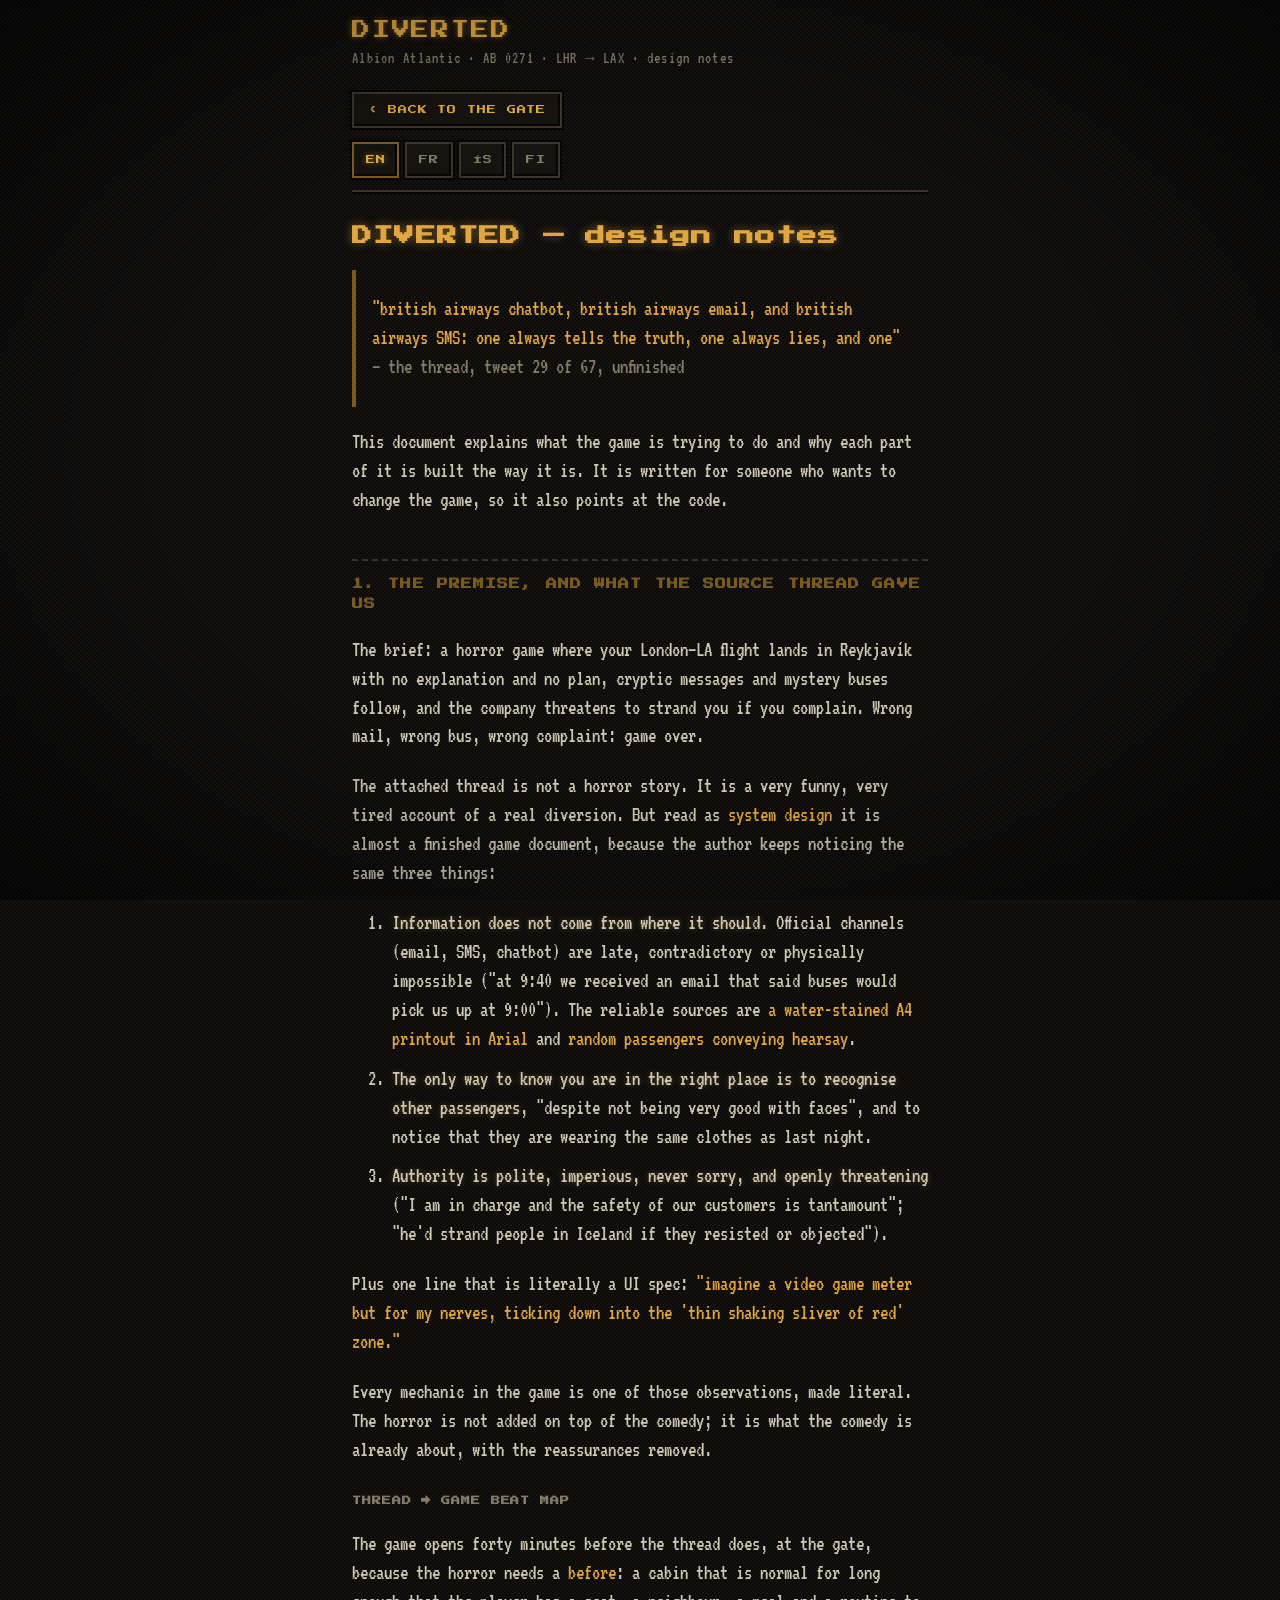
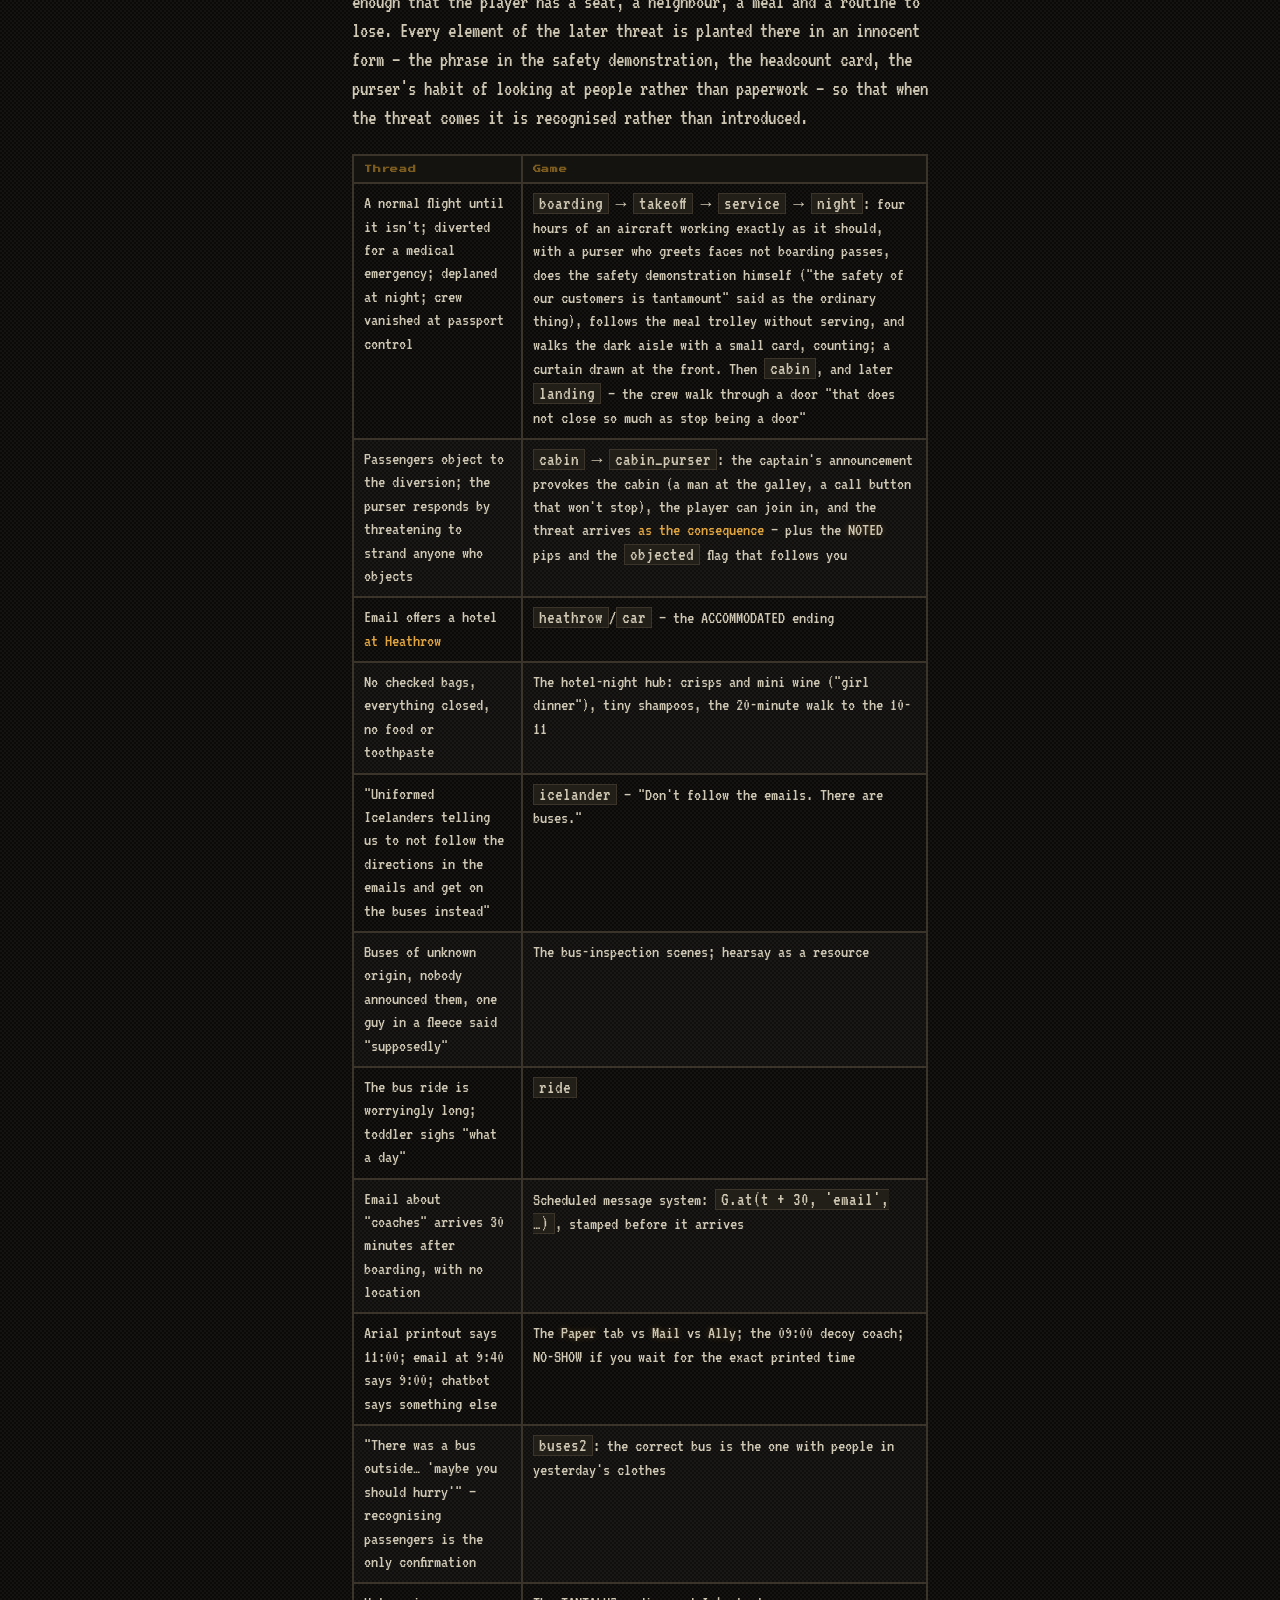
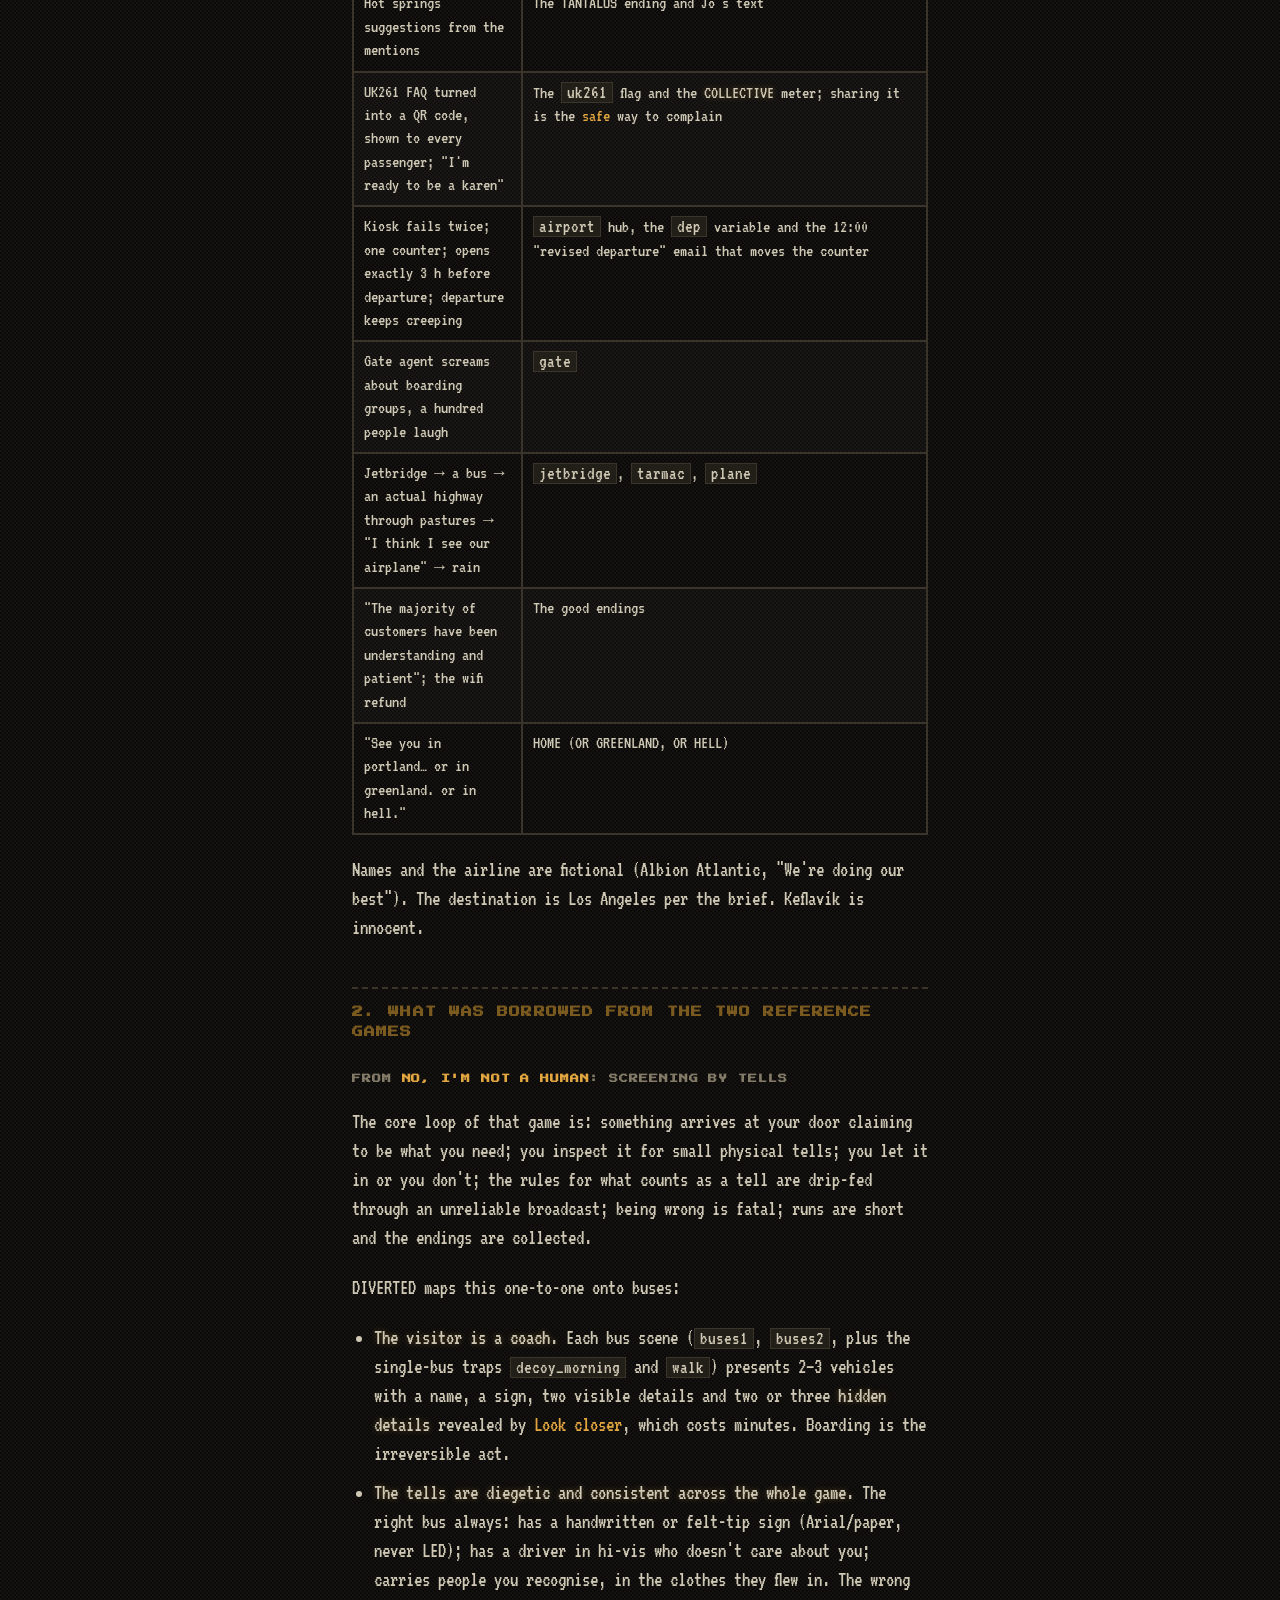
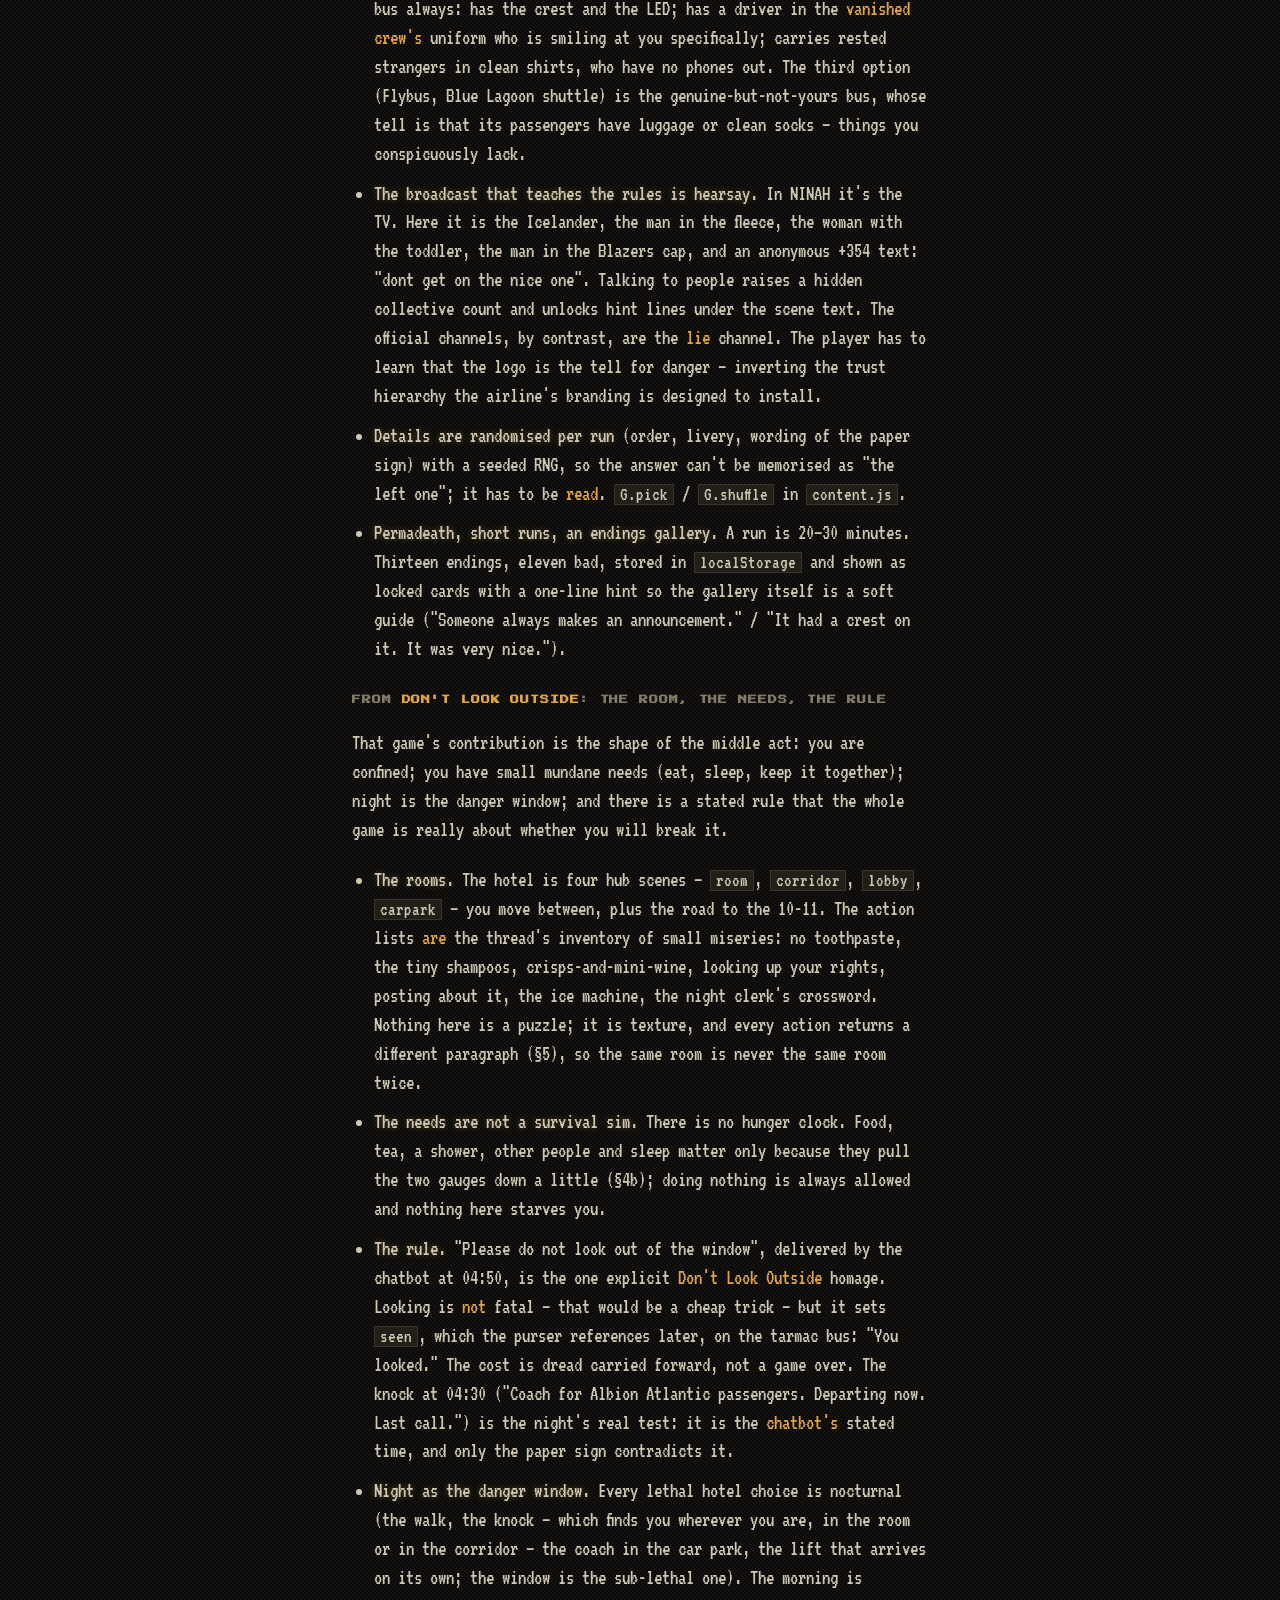
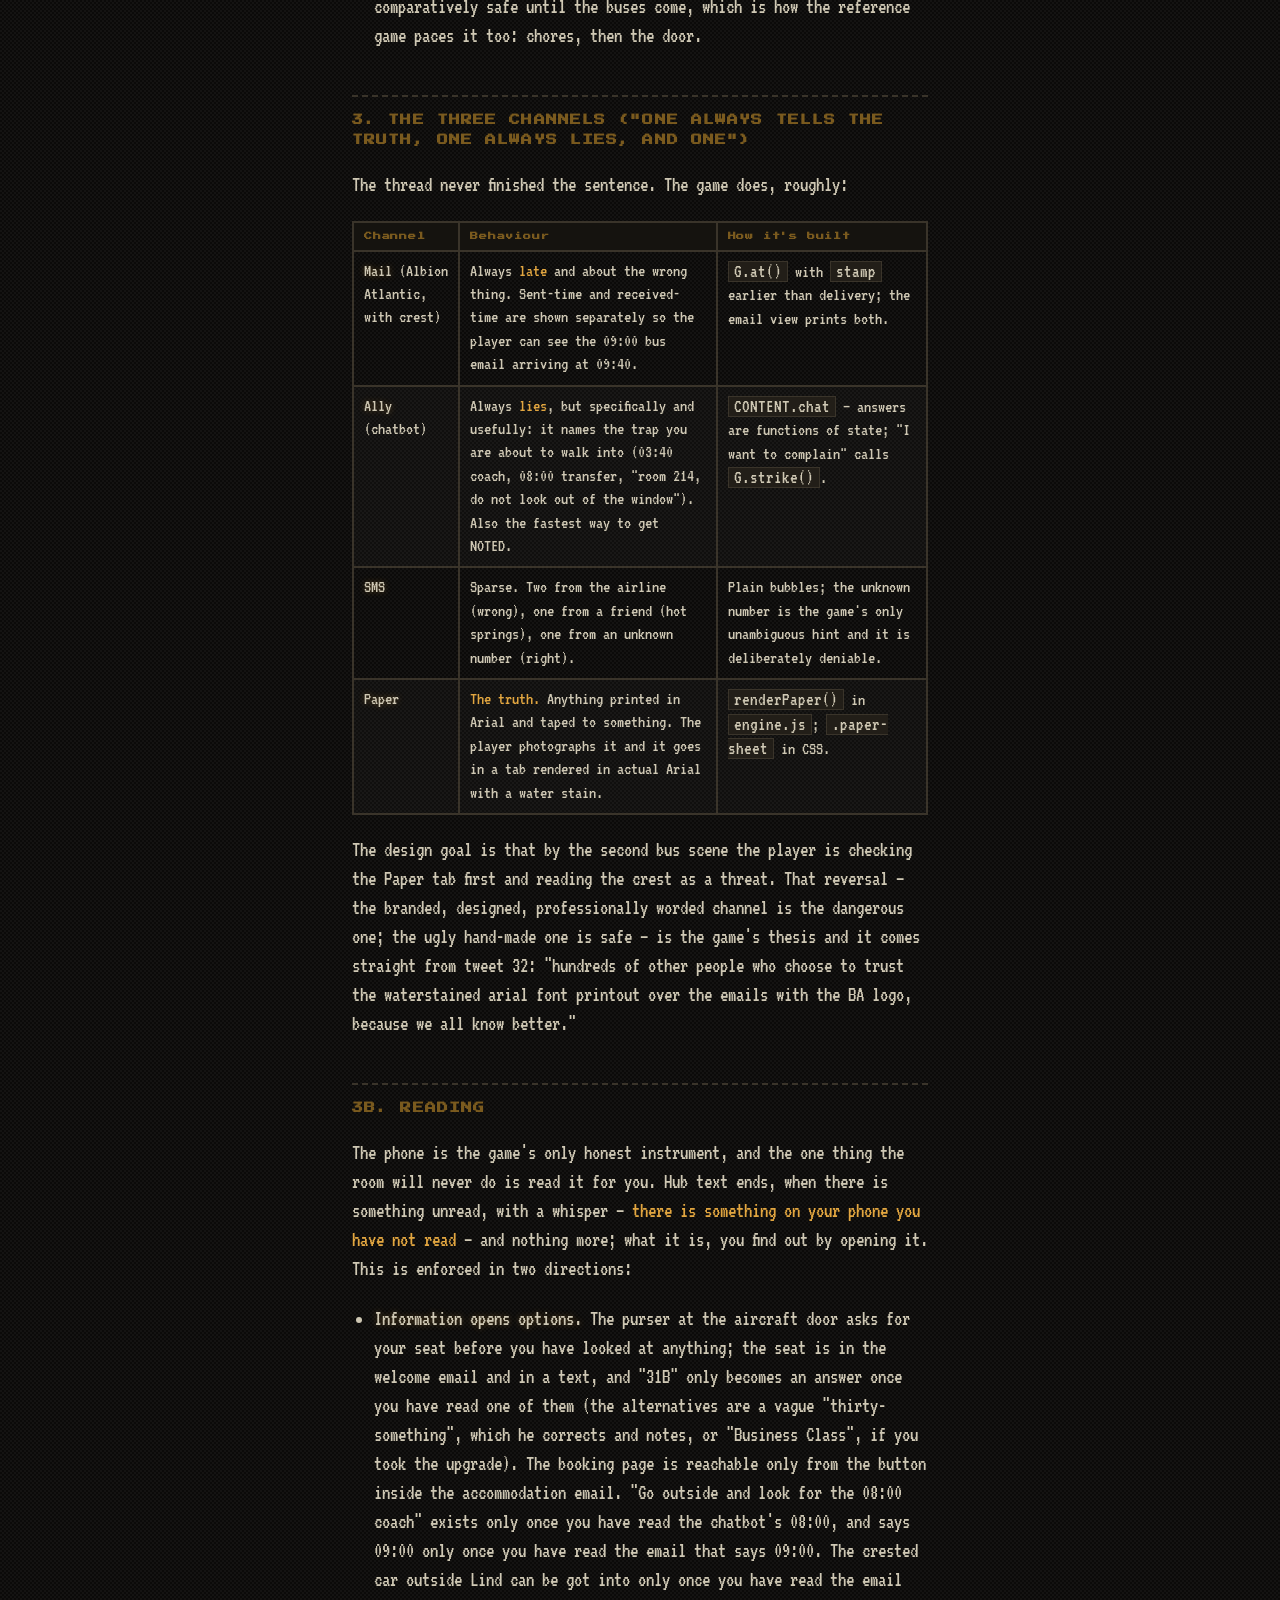
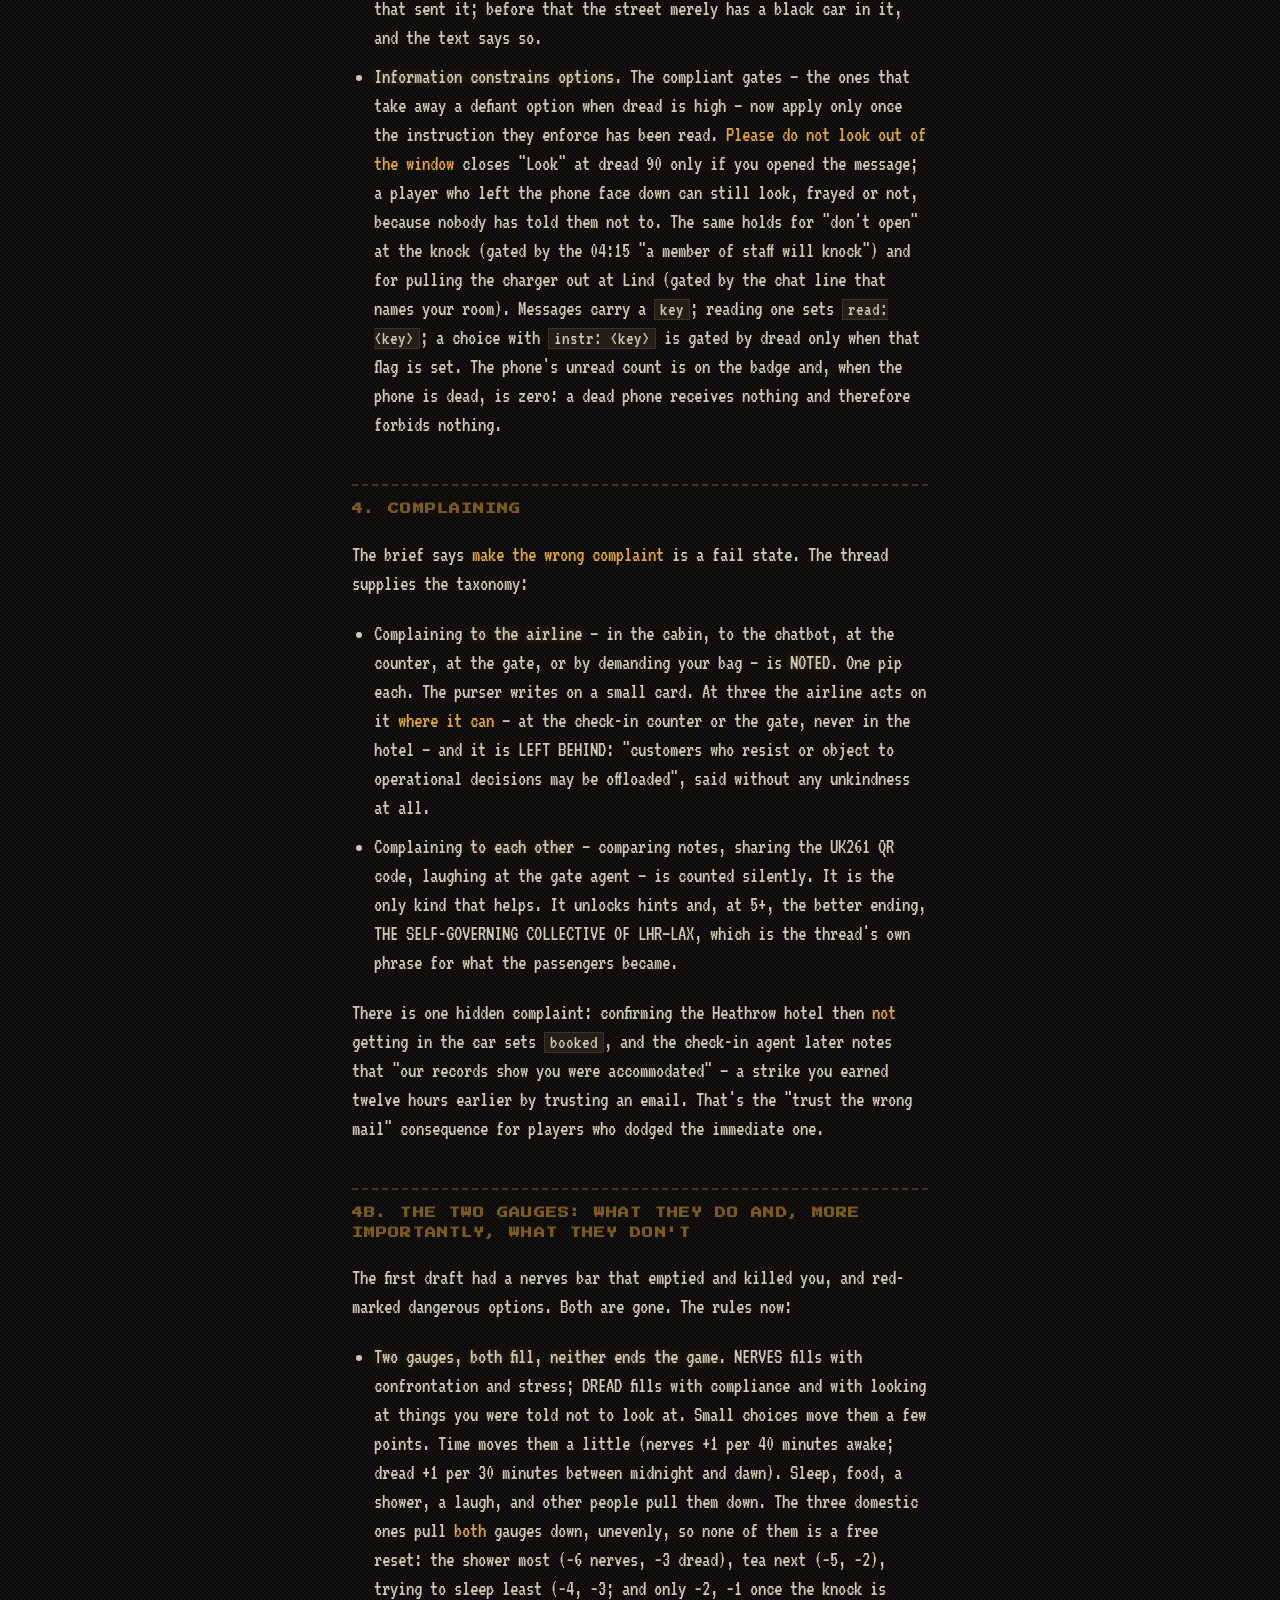
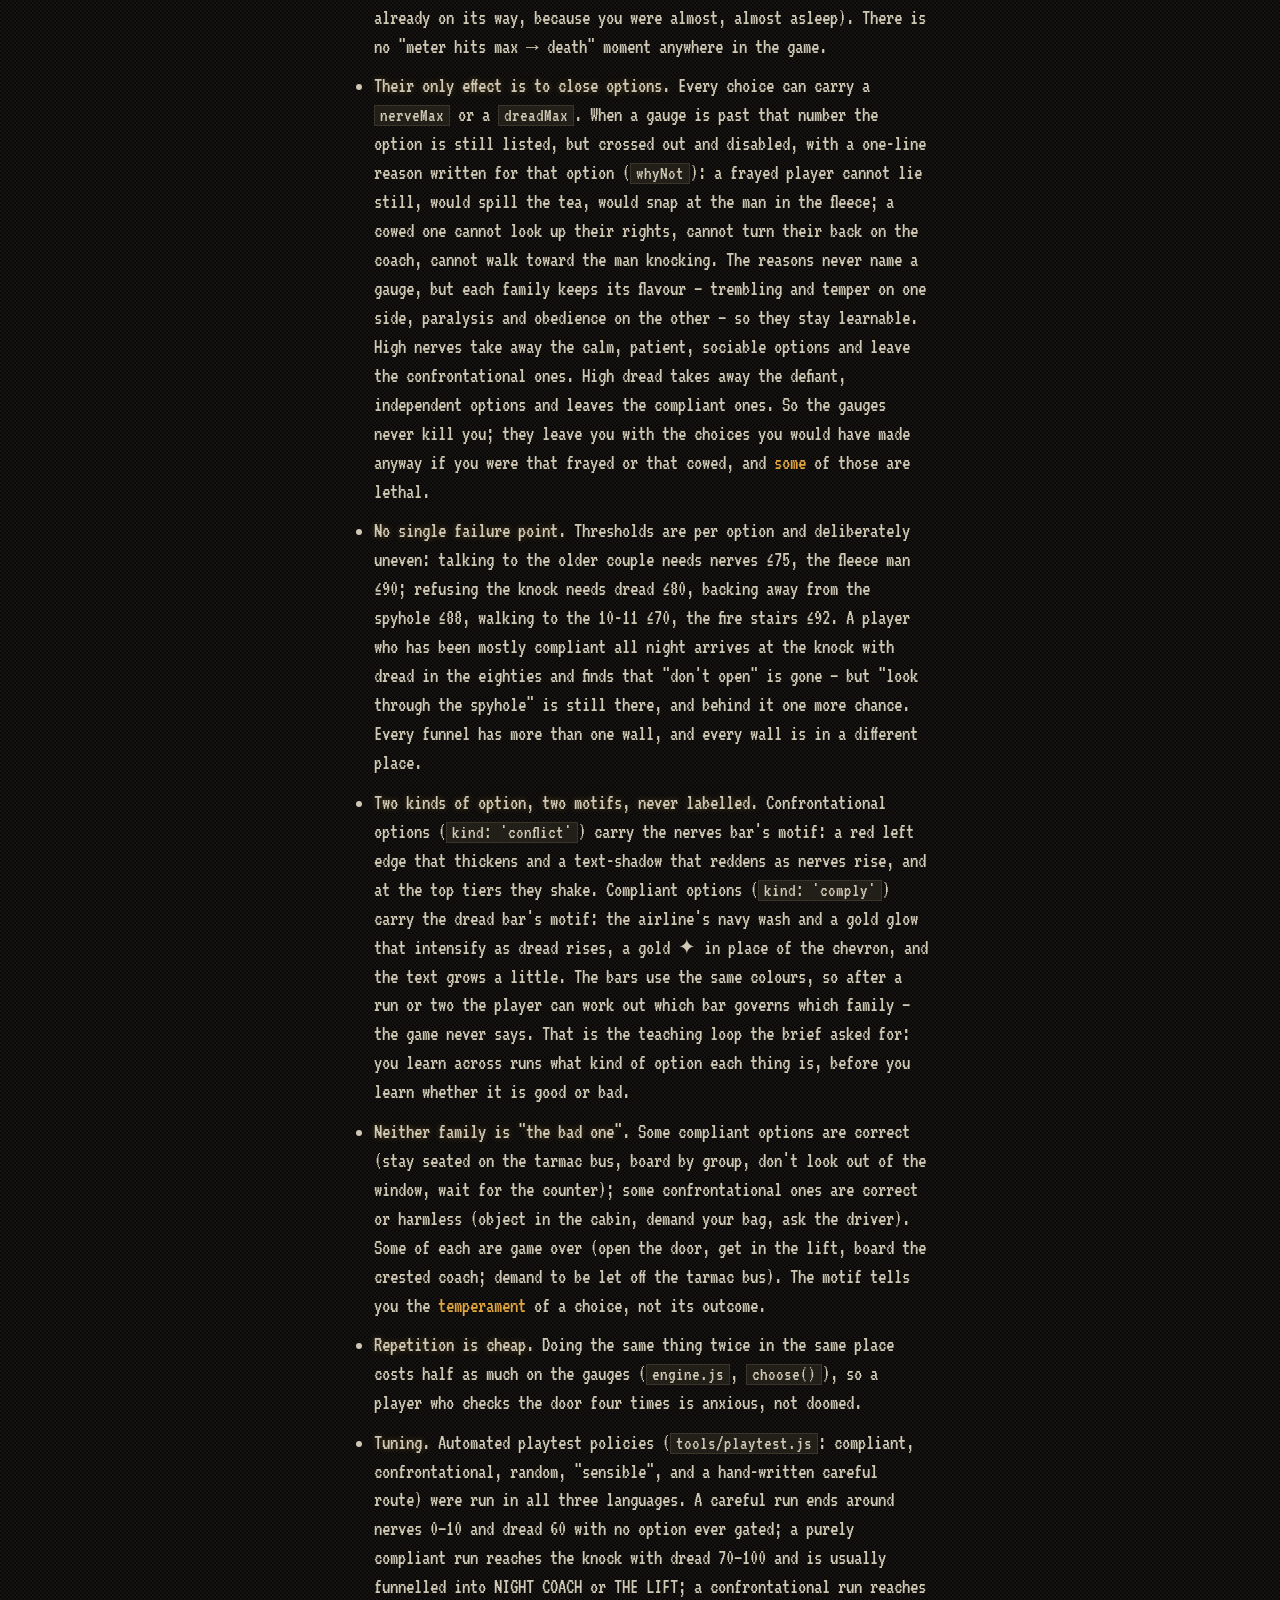
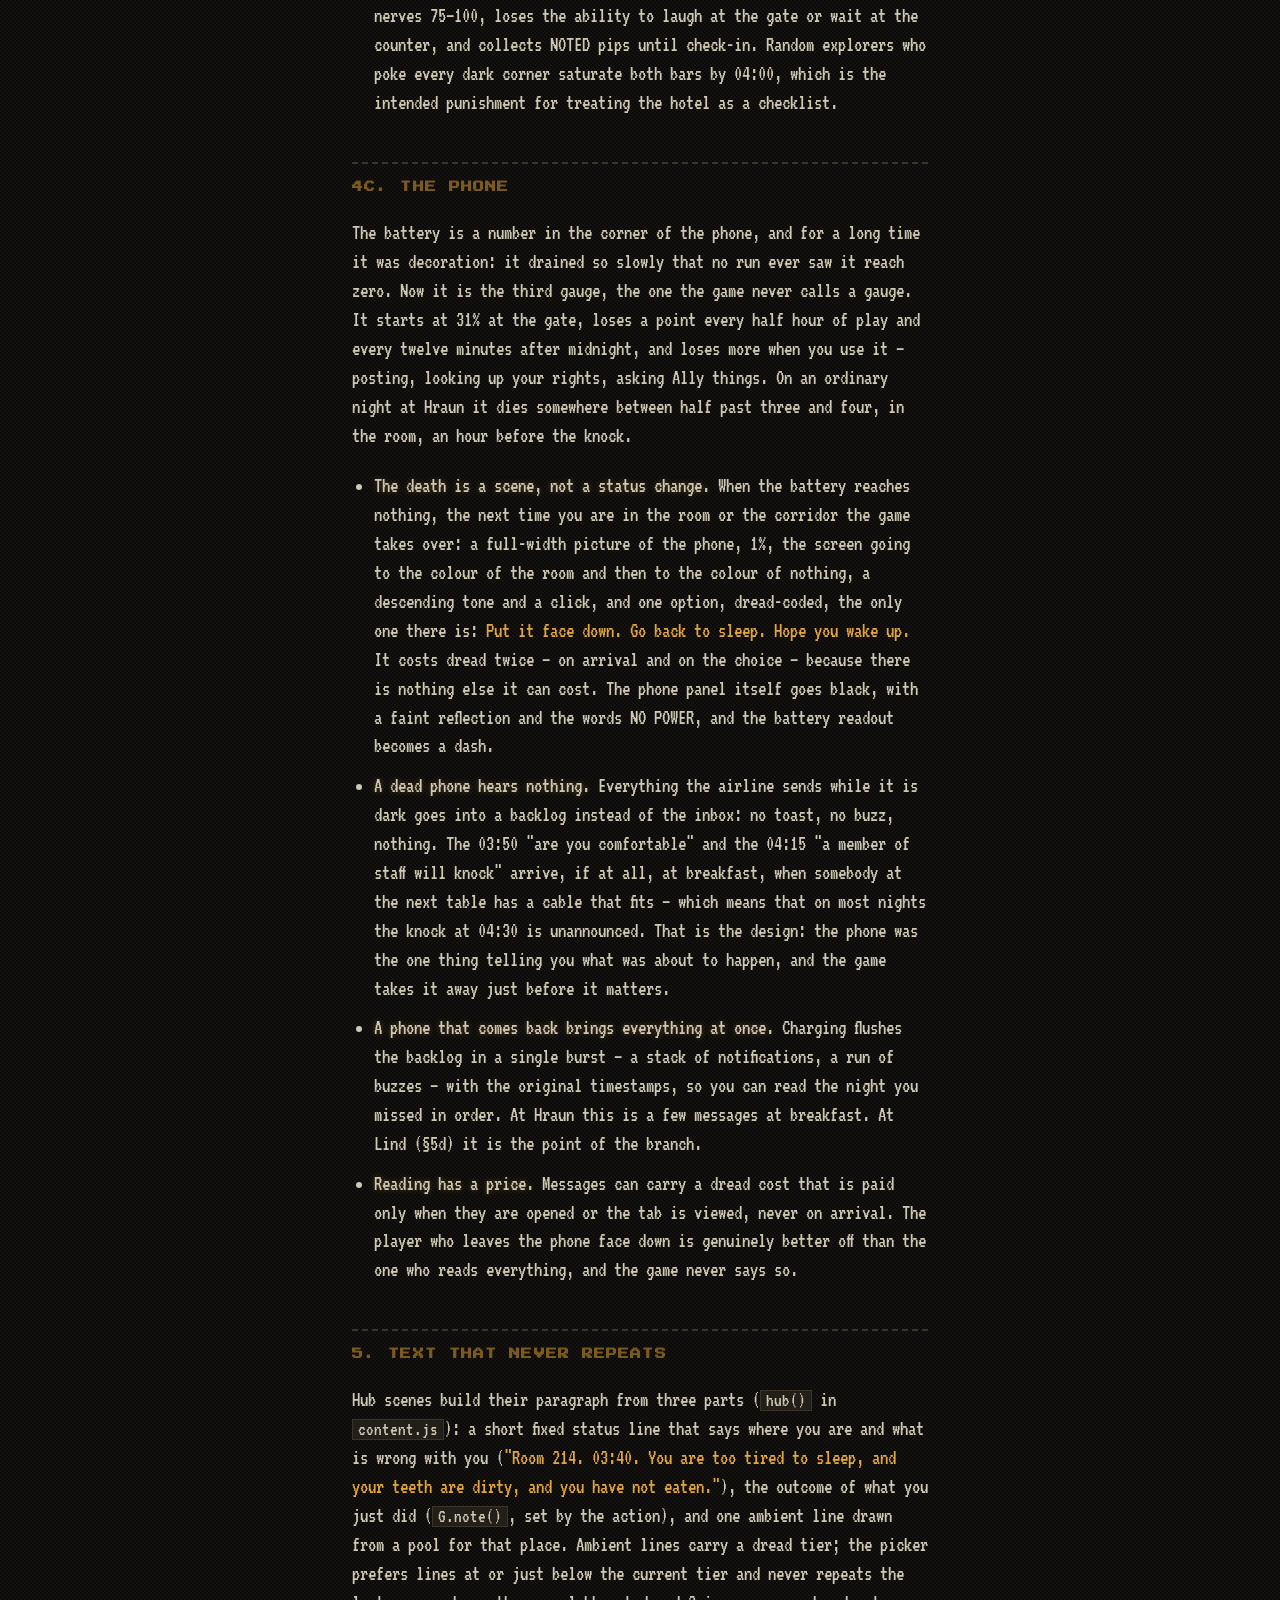
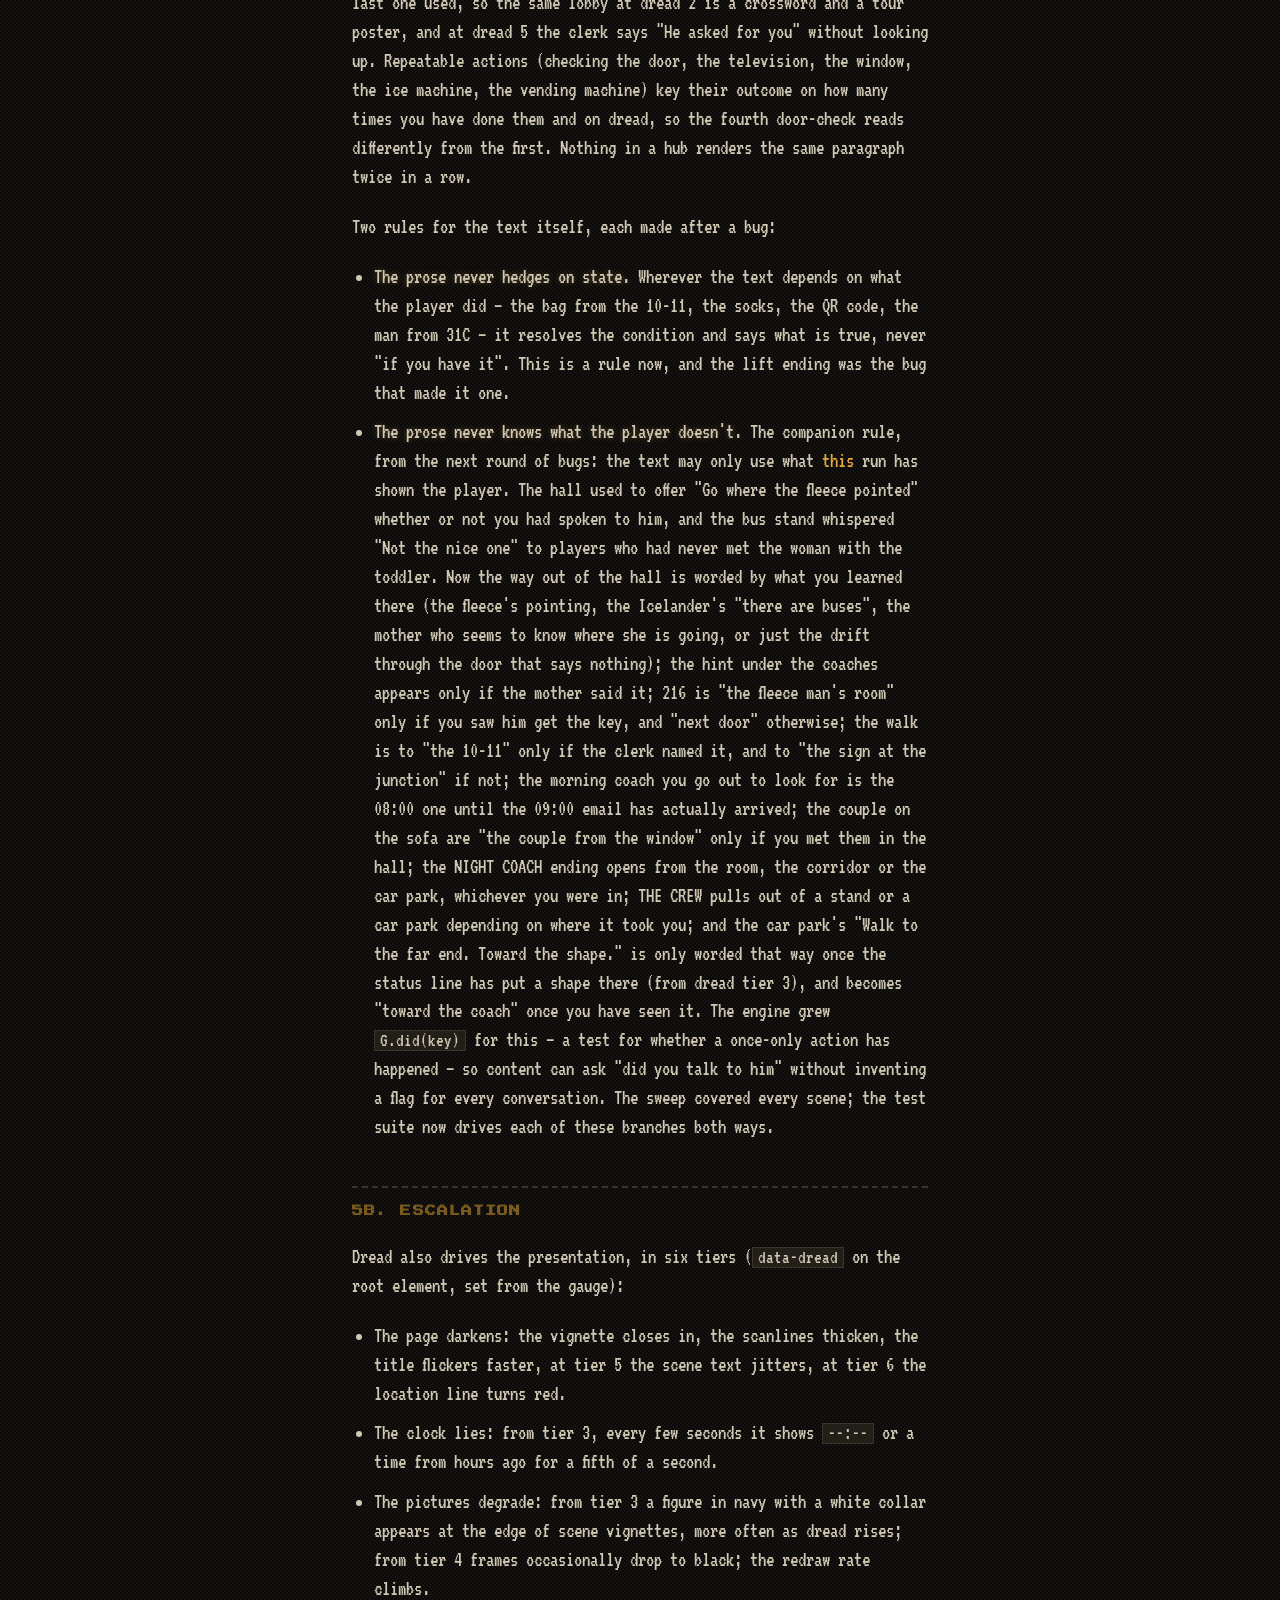
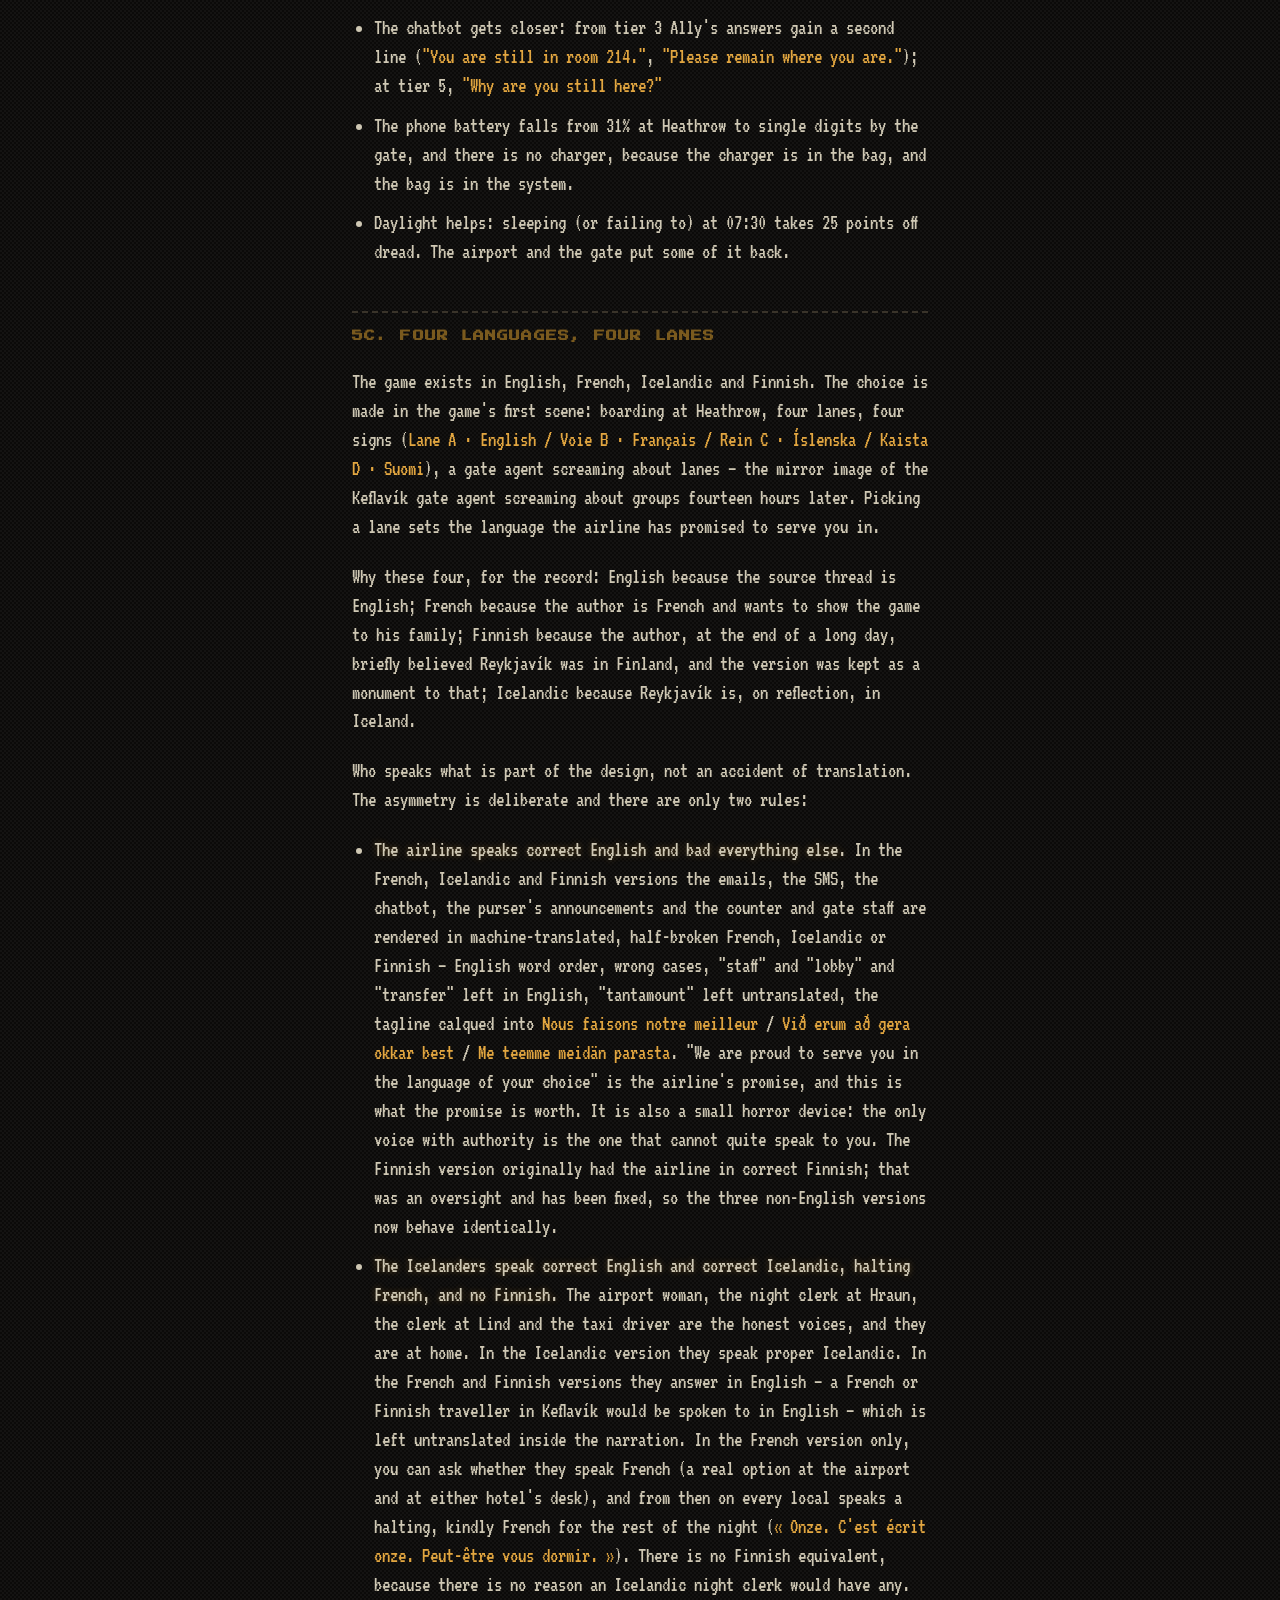
==== commit 78d3493e: "Add files via upload" ====
--- a/design.html
+++ b/design.html
@@ -200,6 +200,12 @@
 </tbody>
 </table></div>
 <p>The design goal is that by the second bus scene the player is checking the Paper tab first and reading the crest as a threat. That reversal — the branded, designed, professionally worded channel is the dangerous one; the ugly hand-made one is safe — is the game's thesis and it comes straight from tweet 32: "hundreds of other people who choose to trust the waterstained arial font printout over the emails with the BA logo, because we all know better."</p>
+<h2>3b. Reading</h2>
+<p>The phone is the game's only honest instrument, and the one thing the room will never do is read it for you. Hub text ends, when there is something unread, with a whisper — <em>there is something on your phone you have not read</em> — and nothing more; what it is, you find out by opening it. This is enforced in two directions:</p>
+<ul>
+<li><strong>Information opens options.</strong> The purser at the aircraft door asks for your seat before you have looked at anything; the seat is in the welcome email and in a text, and "31B" only becomes an answer once you have read one of them (the alternatives are a vague "thirty-something", which he corrects and notes, or "Business Class", if you took the upgrade). The booking page is reachable only from the button inside the accommodation email. "Go outside and look for the 08:00 coach" exists only once you have read the chatbot's 08:00, and says 09:00 only once you have read the email that says 09:00. The crested car outside Lind can be got into only once you have read the email that sent it; before that the street merely has a black car in it, and the text says so.</li>
+<li><strong>Information constrains options.</strong> The compliant gates — the ones that take away a defiant option when dread is high — now apply only once the instruction they enforce has been read. <em>Please do not look out of the window</em> closes "Look" at dread 90 only if you opened the message; a player who left the phone face down can still look, frayed or not, because nobody has told them not to. The same holds for "don't open" at the knock (gated by the 04:15 "a member of staff will knock") and for pulling the charger out at Lind (gated by the chat line that names your room). Messages carry a <code>key</code>; reading one sets <code>read:&lt;key&gt;</code>; a choice with <code>instr: &lt;key&gt;</code> is gated by dread only when that flag is set. The phone's unread count is on the badge and, when the phone is dead, is zero: a dead phone receives nothing and therefore forbids nothing.</li>
+</ul>
 <h2>4. Complaining</h2>
 <p>The brief says <em>make the wrong complaint</em> is a fail state. The thread supplies the taxonomy:</p>
 <ul>
@@ -258,7 +264,7 @@
 <p>If you board the yellow Flybus at the coach stand, the game used to charge you an hour and 9,800 krónur and put you back at Hraun. Now the wrong bus has its own night.</p>
 <ul>
 <li><strong>BSÍ at closing time.</strong> The city bus terminal, 02:50, diesel and cinnamon, the kiosk pulling its shutter down, the backpackers walking away toward beds that are theirs — and in the far bay, engine running, interior lights on, a navy coach with a gold crest that was told you were coming. Your phone dies here, in your hand, with the terminal clock stopped behind it: a lower dread cost than the room scene, because it is not yet the middle of the night, but the same mechanism, and the same backlog starts filling. You can board the coach (THE CREW), sit on a plastic seat until a man in hi-vis tells you the taxi is outside, or find the taxi.</li>
-<li><strong>The taxi driver is the only person all night who takes you where you ask</strong>, and the conversation with him is a small screening scene in reverse: he is screening you. He has done this run every night this week — same flight number, same hour, same crowd in the same clothes; the airline's "driver waiting outside Arrivals" has never once been him; nobody from the airline has paid anybody. Show him the Heathrow email and he laughs, not at you. Ask him about the flight and he tells you the others go "somewhere out past the lava, a different hotel every night, I think". Getting him to take you <em>there</em> is possible but not free: the option only appears once he is talking, only if you can describe the white coach yourself (you looked closely at it at the stand, or somebody in the hall told you something), only if your nerves are low enough to be civil to him, and it costs the fare. Miss any of that and he takes you to the nearest place with a light on.</li>
+<li><strong>The taxi driver is the only person all night who takes you where you ask</strong>, and the conversation with him is a small screening scene in reverse: he is screening you. He has done this run every night this week — same flight number, same hour, same crowd in the same clothes; the airline's "driver waiting outside Arrivals" has never once been him; nobody from the airline has paid anybody. Ask to show him the Heathrow email and you get the phone out and remember that it is dead; if you had opened that email at passport control you can half-recall it — a Renaissance something, Bath Road — and that is enough for him, because the people with that email are the ones the white bus takes to Hraun, so the useless email becomes the clue that gets you there. Ask him about the flight and he tells you the others go "somewhere out past the lava, a different hotel every night, I think". Getting him to take you <em>there</em> is possible but not free: the option only appears once he is talking, only if you can describe the white coach yourself (you looked closely at it at the stand, or somebody in the hall told you something), only if your nerves are low enough to be civil to him, and it costs the fare. Miss any of that and he takes you to the nearest place with a light on.</li>
 <li><strong>Hótel Lind</strong> is a narrow guesthouse off Laugavegur that the airline never booked, with a clerk who has a paperback, a kitchen with the light on, and a drawer full of cables left by every guest who ever went home. Everything Hraun refused is here for the asking: toothpaste (half a tube, from a man from Düsseldorf), a tray of bread and skyr, a charger, and a handwritten card with the Flybus times on it and a warning you did not ask for: <em>the yellow one, not the other one</em>. Room 7 has a window onto a street with people in it, which is its own kind of wrong at four in the morning, and the clerk will unlock the door and let you stand in that street, and lock it behind you, and watch you through the glass. The driver has a name, Gunnar, and the clerk knows it: he has brought her one of you every night this week. The branch's horror is the inverse of Hraun's: there you are confined and provided for by something that knows your room; here you are free and comfortable and <em>it still knows your room</em>.</li>
 <li><strong>The charger is the trap.</strong> Plug the phone in and it comes back at full, and the night you missed arrives all at once: thirty-odd mails, texts and chat lines, timestamped across the dark hours, that guilt-trip you for making alternative arrangements, threaten to record you as a no-show, demand your location, then simply state it — <em>You are at Hótel Lind, room 7</em> — and arrange your "transfer to your accommodation" for 04:30. Each carries a dread cost paid only when read. The scene gives you three ways out: read them all, put it face down and let it charge, or pull the cable and leave it dead, which costs nerves and is the sanest thing in the room. The flood is where the branch's pressure comes from, and it pushes in three directions at once: the 04:30 "transfer" (the knock); an email that says a car is waiting outside and means it — a black car with a crest at the kerb, your name spelled right on a tablet, the clerk shaking her head through the glass, and ACCOMMODATED if you get in; and the sane-sounding one, giving up and going to the right hotel after all, which the clerk will arrange by phoning Gunnar, who drives you out to Hraun in time for its knock. The knock at 04:30 comes regardless, two flights up a building the clerk locked at midnight, and the voice says the room number in case you had forgotten it.</li>
 <li><strong>Morning at Lind</strong> is the driver's week made visible: the long table by the window is Tuesday's passengers and Thursday's, in clean shirts and clean socks, looking at their phones, which confirm every morning that the transfer is at nine. They are lovely. They have been rested since Tuesday. The clerk puts out more skyr the way you would feed something you had decided to keep. The compliant option, confirmed by every official channel, is to wait for the transfer with them; at 10:15 it comes, a navy coach filling the street from wall to wall, and boarding it is <strong>ALTERNATIVE ARRANGEMENTS</strong>, the thirteenth ending — you become one of them. The right move is the thing the clerk told you: ten minutes' walk to BSÍ in daylight, a ticket from the kiosk, the yellow bus with luggage on it, which at this stand is the honest one. You rejoin at the airport an hour early with a full battery, clean teeth, dread high, and a check-in agent who frowns at the screen because your accommodation was somewhere else.</li>
@@ -298,7 +304,8 @@
 <li><strong>The tarmac bus</strong>: engine and rain on a roof. <strong>The apron</strong>: rain on metal and a jet spooling.</li>
 <li><strong>The void</strong> (the empty title vignette and the darkest ending): a 30 Hz drone and a slow heartbeat thud.</li>
 </ul>
-<p>On top of the scene, <strong>dread</strong> adds a detuned pair of sine waves around 40 Hz whose level rises with the tier (silent at tiers 0–1, audible from 2) and whose pitch drops as the tier climbs; from tier 5 a barely-there 9 kHz whine joins it. <strong>Nerves</strong> get percussion: a heartbeat, low-passed and felt more than heard, which the nerves tier (0–4, one per 25 points) drives the same way the dread tier drives the drone. Tiers 0–1: nothing. Tier 2: a slow lub-dub at 60 beats a minute, low in the mix. Tier 3: 78, louder, and a dry tick between beats — a nail on a tooth, a pen on a table. Tier 4 (the bar full): 96, louder again, and wrong — beats stumble, double, or the whole thing runs for a bar and settles. The pulse never stops by itself; only the gauge coming down slows it, so sleep, tea and the shower are things you hear working. The two layers were chosen to be unmistakable from each other in the dark: dread is tone and pitch, nerves is rhythm. The phone has a soundscape of almost nothing — the heating far off and a thin 11 kHz tone that is the phone itself, until it isn't; BSÍ is a big cold hall with one diesel idling; room 7 at Lind is wind in wires, a car that does not slow, a gull; the guesthouse is a fridge, a clock and somebody else's kettle. Two more cues: a descending tone and a click when a phone dies, and a run of fourteen buzzes when one comes back with the night's backlog. One-shot cues are fired by the engine: a two-pulse buzz for every message, five even thuds when the knock scenes open (it is the same knock whether you are in the room or the corridor), a square-wave blip when the airline notes you, a low thud and a dying 55 Hz tone on a bad ending, a rising two-note on a good one, and the split-flap clatter when the title board changes language.</p>
+<p>On top of the scene, <strong>dread</strong> adds a detuned pair of sine waves around 40 Hz whose level rises with the tier (silent at tiers 0–1, audible from 2) and whose pitch drops as the tier climbs; from tier 5 a barely-there 9 kHz whine joins it. <strong>Nerves</strong> get percussion: a heartbeat, low-passed and felt more than heard, which the nerves tier (0–4, one per 25 points) drives the same way the dread tier drives the drone. Tiers 0–1: nothing. Tier 2: a slow lub-dub at 60 beats a minute, low in the mix. Tier 3: 78, louder, and a dry tick between beats — a nail on a tooth, a pen on a table. Tier 4 (the bar full): 96, louder again, and wrong — beats stumble, double, or the whole thing runs for a bar and settles. The pulse never stops by itself; only the gauge coming down slows it, so sleep, tea and the shower are things you hear working. At the top of the range the rhythm gets company: from tier 3, a metal bar on a rail. Not a bell — a hit: a burst of bright noise with a hard edge, soft-clipped, a dead low knock from the bar, and a 3 ms feedback comb that puts the rail's metal into it, through the same cheap hall. Irregular, never on a beat; at tier 4 louder, often bouncing twice, and sometimes in angry runs of four to six, as if somebody downstairs were hammering at something that will not give. The reference is the kitchen-and-dungeon ambience of <em>Fear &amp; Hunger</em>: industrial, physical, somebody else's violence heard through a floor.</p>
+<p><strong>Dread</strong>, at its own top, gets bells. From tier 4, far off and slow: clusters of detuned inharmonic partials with a soft attack and a six-to-ten-second decay, a slow tremolo on the body so each one seems to turn as it rings, a brown-noise clapper. They are tuned to each other — a low D, its tritone, the minor second above, and their octaves — so that when two ring together (from tier 5) they make a chord nobody would choose, and at tier 6 a D an octave down joins them, almost too low to be a note. Each layer works alone: the clangs over a quiet dread are a frayed person in a calm building; the bells over a calm pulse are a cowed person in a wrong one. Together, at the top of both — drone, heartbeat at 96 with its ticks and stumbles, bells turning in the hall, the bar on the rail — they add up to the thing the design wanted and the first draft only gestured at: a single, very high-stress piece of music that nobody wrote. A limiter on the master keeps all of it from clipping. The title screen says so in one line: best played with earphones, and the sound on. The phone has a soundscape of almost nothing — the heating far off and a thin 11 kHz tone that is the phone itself, until it isn't; BSÍ is a big cold hall with one diesel idling; room 7 at Lind is wind in wires, a car that does not slow, a gull; the guesthouse is a fridge, a clock and somebody else's kettle. Two more cues: a descending tone and a click when a phone dies, and a run of fourteen buzzes when one comes back with the night's backlog. One-shot cues are fired by the engine: a two-pulse buzz for every message, five even thuds when the knock scenes open (it is the same knock whether you are in the room or the corridor), a square-wave blip when the airline notes you, a low thud and a dying 55 Hz tone on a bad ending, a rising two-note on a good one, and the split-flap clatter when the title board changes language.</p>
 <h2>8. Interface</h2>
 <ul>
 <li><strong>Two panes: the world and the phone.</strong> The thread was written <em>on a phone, in the situation</em>, so the phone is a permanent second character. On desktop it is a sticky column with a battery that runs down over the day; on mobile it is a bottom sheet behind a PHONE button with an unread badge. Toasts announce arrivals so the player feels the buzz at the same moment the narrator does.</li>
@@ -469,6 +476,12 @@
 </tbody>
 </table></div>
 <p>L'objectif de conception est qu'à la deuxième scène de bus, le joueur consulte d'abord l'onglet Papier et lise l'écusson comme une menace. Ce renversement – le canal de marque, dessiné, rédigé par des professionnels, est le dangereux ; le canal laid et fait main est le sûr – est la thèse du jeu et vient tout droit du tweet 32 : « des centaines d'autres personnes qui choisissent de faire confiance à la feuille imprimée en arial tachée d'eau plutôt qu'aux e-mails avec le logo BA, parce qu'on sait tous à quoi s'en tenir. »</p>
+<h2>3b. Lire</h2>
+<p>Le téléphone est le seul instrument honnête du jeu, et la seule chose que la pièce ne fera jamais, c'est le lire à votre place. Le texte des lieux se termine, quand quelque chose n'est pas lu, par un murmure – <em>il y a quelque chose sur votre téléphone que vous n'avez pas lu</em> – et rien de plus ; ce que c'est, vous le découvrez en l'ouvrant. C'est appliqué dans les deux sens :</p>
+<ul>
+<li><strong>L'information ouvre des options.</strong> Le chef de cabine, à la porte de l'avion, demande votre siège avant que vous ayez regardé quoi que ce soit ; le siège est dans le mail de bienvenue et dans un SMS, et « 31B » ne devient une réponse qu'une fois que vous avez lu l'un des deux (les alternatives sont un vague « trente-et-quelque », qu'il corrige et note, ou « Classe Affaires », si vous avez pris le surclassement). La page de réservation n'est accessible que par le bouton dans le mail d'hébergement. « Sortir chercher le car de 08h00 » n'existe qu'une fois que vous avez lu le 08h00 du chatbot, et ne dit 09h00 qu'une fois que vous avez lu le mail qui dit 09h00. On ne peut monter dans la voiture à écusson devant Lind qu'après avoir lu le mail qui l'a envoyée ; avant cela, la rue contient simplement une voiture noire, et le texte le dit.</li>
+<li><strong>L'information contraint des options.</strong> Les verrous de soumission – ceux qui retirent une option de défi quand l'effroi est haut – ne s'appliquent désormais qu'une fois lue la consigne qu'ils font respecter. <em>Ne regardez pas par la fenêtre</em> ferme « Regarder » à 90 d'effroi seulement si vous avez ouvert le message ; un joueur qui a laissé le téléphone face contre la couette peut encore regarder, à vif ou non, parce que personne ne le lui a interdit. Il en va de même pour « ne pas ouvrir » quand on frappe (verrouillé par le « un membre du personnel frappera » de 4 h 15) et pour arracher le chargeur à Lind (verrouillé par la ligne de chat qui nomme votre chambre). Les messages portent une <code>key</code> ; en lire un pose <code>read:&lt;key&gt;</code> ; un choix doté de <code>instr: &lt;key&gt;</code> n'est verrouillé par l'effroi que lorsque ce drapeau est posé. Le nombre de messages non lus est sur le badge et, quand le téléphone est mort, vaut zéro : un téléphone mort ne reçoit rien, et donc n'interdit rien.</li>
+</ul>
 <h2>4. Se plaindre</h2>
 <p>Le cahier des charges dit que <em>faire la mauvaise réclamation</em> est un état d'échec. Le fil fournit la taxonomie :</p>
 <ul>
@@ -527,7 +540,7 @@
 <p>Si vous montez dans le Flybus jaune au quai des cars, le jeu vous faisait payer une heure et 9 800 couronnes et vous remettait à Hraun. Désormais, le mauvais bus a sa propre nuit.</p>
 <ul>
 <li><strong>BSÍ à l'heure de la fermeture.</strong> Le terminal des bus de la ville, 2 h 50, le diesel et la cannelle, le kiosque qui baisse son rideau, les routards qui s'éloignent vers des lits qui sont les leurs – et dans le quai du fond, moteur allumé, lumières intérieures allumées, un car bleu marine à écusson doré qu'on a prévenu de votre arrivée. Votre téléphone meurt ici, dans votre main, avec derrière lui l'horloge arrêtée du terminal : un coût d'effroi plus faible que la scène de la chambre, parce que ce n'est pas encore le cœur de la nuit, mais le même mécanisme, et le même arriéré qui commence à se remplir. Vous pouvez monter dans le car (L'ÉQUIPAGE), rester sur un siège en plastique jusqu'à ce qu'un homme en gilet fluo vous dise que le taxi est dehors, ou trouver le taxi.</li>
-<li><strong>Le chauffeur de taxi est la seule personne de la nuit qui vous emmène où vous demandez</strong>, et la conversation avec lui est une petite scène de tri à l'envers : c'est lui qui vous trie. Il fait cette course chaque nuit depuis une semaine – même numéro de vol, même heure, même foule dans les mêmes vêtements ; le « chauffeur qui vous attend devant les arrivées » de la compagnie n'a jamais été lui ; personne, à la compagnie, n'a payé qui que ce soit. Montrez-lui le mail Heathrow et il rit, pas de vous. Interrogez-le sur le vol et il vous dit que les autres vont « quelque part après la lave, un hôtel différent chaque nuit, je crois ». L'amener à vous conduire <em>là-bas</em> est possible mais pas gratuit : l'option n'apparaît qu'une fois qu'il parle, seulement si vous êtes capable de décrire vous-même le car blanc (vous l'avez regardé de près au quai, ou quelqu'un dans le hall vous a dit quelque chose), seulement si vos nerfs sont assez bas pour rester civil avec lui, et elle coûte la course. Qu'il manque n'importe lequel de ces éléments, et il vous emmène au premier endroit avec une lumière allumée.</li>
+<li><strong>Le chauffeur de taxi est la seule personne de la nuit qui vous emmène où vous demandez</strong>, et la conversation avec lui est une petite scène de tri à l'envers : c'est lui qui vous trie. Il fait cette course chaque nuit depuis une semaine – même numéro de vol, même heure, même foule dans les mêmes vêtements ; le « chauffeur qui vous attend devant les arrivées » de la compagnie n'a jamais été lui ; personne, à la compagnie, n'a payé qui que ce soit. Proposez de lui montrer le mail Heathrow et vous sortez le téléphone et vous rappelez qu'il est mort ; si vous aviez ouvert ce mail au contrôle des passeports, vous pouvez vous en souvenir à moitié – un Renaissance quelque chose, Bath Road – et cela lui suffit, parce que les gens qui ont ce mail sont ceux que le car blanc emmène à Hraun ; le mail inutile devient l'indice qui vous y conduit. Interrogez-le sur le vol et il vous dit que les autres vont « quelque part après la lave, un hôtel différent chaque nuit, je crois ». L'amener à vous conduire <em>là-bas</em> est possible mais pas gratuit : l'option n'apparaît qu'une fois qu'il parle, seulement si vous êtes capable de décrire vous-même le car blanc (vous l'avez regardé de près au quai, ou quelqu'un dans le hall vous a dit quelque chose), seulement si vos nerfs sont assez bas pour rester civil avec lui, et elle coûte la course. Qu'il manque n'importe lequel de ces éléments, et il vous emmène au premier endroit avec une lumière allumée.</li>
 <li><strong>L'Hôtel Lind</strong> est une étroite pension près de Laugavegur que la compagnie n'a jamais réservée, avec une réceptionniste qui a un livre de poche, une cuisine dont la lumière est allumée, et un tiroir plein de câbles laissés par tous les clients qui sont un jour rentrés chez eux. Tout ce que Hraun refusait est là pour qui le demande : du dentifrice (un demi-tube, d'un homme de Düsseldorf), un plateau de pain et de skyr, un chargeur, et une carte manuscrite avec les horaires du Flybus et un avertissement que vous n'aviez pas demandé : <em>le jaune, pas l'autre</em>. La chambre 7 a une fenêtre sur une rue où il y a des gens, ce qui est une étrangeté en soi à quatre heures du matin, et la réceptionniste vous ouvrira la porte pour vous laisser rester dans cette rue, la refermera à clé derrière vous, et vous regardera à travers la vitre. Le chauffeur a un nom, Gunnar, et elle le connaît : il lui en a amené un comme vous chaque nuit de la semaine. L'horreur de la branche est l'inverse de celle de Hraun : là-bas vous êtes enfermé et pris en charge par quelque chose qui connaît votre chambre ; ici vous êtes libre et bien installé, et <em>ça connaît quand même votre chambre</em>.</li>
 <li><strong>Le chargeur est le piège.</strong> Branchez le téléphone et il revient à plein, et la nuit que vous avez manquée arrive d'un coup : une trentaine de mails, de SMS et de lignes de chat, horodatés tout au long des heures noires, qui vous culpabilisent d'avoir pris d'autres dispositions, menacent de vous enregistrer en no-show, exigent votre position, puis se contentent de l'énoncer – <em>Vous êtes à l'Hôtel Lind, chambre 7</em> – et organisent votre « transfert vers votre hébergement » pour 4 h 30. Chacun porte un coût d'effroi payé seulement à la lecture. La scène vous offre trois issues : tout lire, le poser face contre le sol et le laisser charger, ou arracher le câble et le laisser mort, ce qui coûte des nerfs et est la chose la plus saine de la pièce. Le déluge est la source de la pression de cette branche, et il pousse dans trois directions à la fois : le « transfert » de 4 h 30 (les coups à la porte) ; un mail qui dit qu'une voiture attend dehors, et qui ne ment pas – une voiture noire à écusson le long du trottoir, votre nom bien orthographié sur une tablette, la réceptionniste qui secoue la tête à travers la vitre, et HÉBERGÉ si vous montez ; et la plus raisonnable en apparence, renoncer et aller au bon hôtel après tout, que la réceptionniste arrange en appelant Gunnar, qui vous conduit à Hraun à temps pour ses coups à la porte. Les coups de 4 h 30 viennent quoi qu'il arrive, deux étages plus haut dans un immeuble que la réceptionniste a fermé à clé à minuit, et la voix dit le numéro de la chambre, au cas où vous l'auriez oublié.</li>
 <li><strong>Le matin à Lind</strong>, c'est la semaine du chauffeur rendue visible : la longue table près de la fenêtre, ce sont les passagers de mardi et ceux de jeudi, en chemises propres et chaussettes propres, les yeux sur leurs téléphones, qui leur confirment chaque matin que le transfert est à neuf heures. Ils sont charmants. Ils sont reposés depuis mardi. La réceptionniste remet du skyr comme on nourrit quelque chose qu'on a décidé de garder. L'option soumise, confirmée par tous les canaux officiels, est d'attendre le transfert avec eux ; à 10 h 15 il arrive, un car bleu marine qui remplit la rue d'un mur à l'autre, et y monter est <strong>AUTRES DISPOSITIONS</strong>, la treizième fin – vous devenez l'un d'eux. Le bon geste est celui que la réceptionniste vous a indiqué : dix minutes à pied jusqu'à BSÍ en plein jour, un billet au kiosque, le bus jaune avec des bagages dedans, qui, à cet arrêt-là, est l'honnête. Vous rejoignez l'aéroport avec une heure d'avance, une batterie pleine, les dents propres, l'effroi haut, et un agent d'enregistrement qui fronce les sourcils devant son écran parce que votre hébergement était ailleurs.</li>
@@ -567,7 +580,8 @@
 <li><strong>Le bus du tarmac</strong> : moteur et pluie sur un toit. <strong>L'aire de trafic</strong> : pluie sur du métal et un réacteur qui monte en régime.</li>
 <li><strong>Le vide</strong> (la vignette de titre vide et la fin la plus sombre) : un bourdon à 30 Hz et un lent battement de cœur.</li>
 </ul>
-<p>Par-dessus la scène, l'<strong>effroi</strong> ajoute une paire de sinusoïdes désaccordées autour de 40 Hz dont le niveau monte avec le palier (silencieuses aux paliers 0–1, audibles à partir de 2) et dont la hauteur descend à mesure que le palier grimpe ; à partir du palier 5, un sifflement à peine perceptible à 9 kHz s'y joint. Les <strong>nerfs</strong> ont droit à des percussions : un battement de cœur, filtré dans le grave, ressenti plus qu'entendu, que le palier de nerfs (0–4, un tous les 25 points) pilote comme le palier d'effroi pilote le bourdon. Paliers 0–1 : rien. Palier 2 : un lent « boum-boum » à 60 battements par minute, bas dans le mixage. Palier 3 : 78, plus fort, et un petit tic sec entre les battements – un ongle sur une dent, un stylo sur une table. Palier 4 (la barre pleine) : 96, plus fort encore, et de travers – les battements trébuchent, se doublent, ou tout s'emballe pendant une mesure puis se calme. Le pouls ne s'arrête jamais de lui-même ; seule la jauge qui redescend le ralentit, si bien que le sommeil, le thé et la douche sont des choses qu'on entend agir. Les deux couches ont été choisies pour être impossibles à confondre dans le noir : l'effroi est timbre et hauteur, les nerfs sont rythme. Le téléphone a un paysage sonore de presque rien – le chauffage au loin et une note fine à 11 kHz qui est le téléphone lui-même, jusqu'à ce qu'elle ne le soit plus ; BSÍ est un grand hall froid avec un diesel au ralenti ; la chambre 7 de Lind, c'est le vent dans les fils, une voiture qui ne ralentit pas, une mouette ; la pension, un frigo, une horloge et la bouilloire de quelqu'un d'autre. Deux signaux de plus : une note descendante et un clic quand un téléphone meurt, et une salve de quatorze vibrations quand il revient avec l'arriéré de la nuit. Les signaux ponctuels sont déclenchés par le moteur : un buzz à deux impulsions pour chaque message, cinq coups réguliers à l'ouverture des scènes du coup frappé (c'est le même coup, que vous soyez dans la chambre ou dans le couloir), un bip en onde carrée quand la compagnie vous note, un coup sourd et un son de 55 Hz qui s'éteint sur une mauvaise fin, deux notes ascendantes sur une bonne, et le claquement du tableau à palettes quand le panneau-titre change de langue.</p>
+<p>Par-dessus la scène, l'<strong>effroi</strong> ajoute une paire de sinusoïdes désaccordées autour de 40 Hz dont le niveau monte avec le palier (silencieuses aux paliers 0–1, audibles à partir de 2) et dont la hauteur descend à mesure que le palier grimpe ; à partir du palier 5, un sifflement à peine perceptible à 9 kHz s'y joint. Les <strong>nerfs</strong> ont droit à des percussions : un battement de cœur, filtré dans le grave, ressenti plus qu'entendu, que le palier de nerfs (0–4, un tous les 25 points) pilote comme le palier d'effroi pilote le bourdon. Paliers 0–1 : rien. Palier 2 : un lent « boum-boum » à 60 battements par minute, bas dans le mixage. Palier 3 : 78, plus fort, et un petit tic sec entre les battements – un ongle sur une dent, un stylo sur une table. Palier 4 (la barre pleine) : 96, plus fort encore, et de travers – les battements trébuchent, se doublent, ou tout s'emballe pendant une mesure puis se calme. Le pouls ne s'arrête jamais de lui-même ; seule la jauge qui redescend le ralentit, si bien que le sommeil, le thé et la douche sont des choses qu'on entend agir. En haut de la plage, le rythme a de la compagnie : à partir du palier 3, une barre de métal sur un rail. Pas une cloche – un coup : une bouffée de bruit clair à l'arête dure, légèrement écrêtée, un choc sourd et grave de la barre, et un peigne à rétroaction de 3 ms qui y met le métal du rail, à travers la même réverbération de fortune. Irrégulier, jamais sur un temps ; au palier 4 plus fort, souvent avec un rebond, et parfois en rafales rageuses de quatre à six, comme si quelqu'un, en bas, martelait quelque chose qui ne veut pas céder. La référence est l'ambiance de cuisine et de donjon de <em>Fear &amp; Hunger</em> : industrielle, physique, la violence de quelqu'un d'autre entendue à travers un plancher.</p>
+<p>L'<strong>effroi</strong>, en haut de sa propre plage, a droit à des cloches. À partir du palier 4, lointaines et lentes : des grappes de partiels inharmoniques désaccordés, à l'attaque douce et à la décroissance de six à dix secondes, un trémolo lent sur le corps pour que chacune semble tourner en sonnant, un battant en bruit brun. Elles sont accordées entre elles – un ré grave, son triton, la seconde mineure au-dessus, et leurs octaves – de sorte que, quand deux sonnent ensemble (à partir du palier 5), elles font un accord que personne ne choisirait, et qu'au palier 6 un ré une octave plus bas les rejoint, presque trop grave pour être une note. Chaque couche fonctionne seule : les chocs sur un effroi calme, c'est une personne à vif dans un bâtiment tranquille ; les cloches sur un pouls calme, c'est une personne matée dans un bâtiment qui ne va pas. Ensemble, en haut des deux – le bourdon, le cœur à 96 avec ses tics et ses faux pas, les cloches qui tournent dans la salle, la barre sur le rail – elles forment ce que la conception voulait et que le premier jet ne faisait qu'esquisser : une seule musique de très grande tension que personne n'a écrite. Un limiteur sur la sortie générale empêche l'ensemble d'écrêter. L'écran d'accueil le dit en une ligne : à jouer de préférence avec des écouteurs, et le son allumé. Le téléphone a un paysage sonore de presque rien – le chauffage au loin et une note fine à 11 kHz qui est le téléphone lui-même, jusqu'à ce qu'elle ne le soit plus ; BSÍ est un grand hall froid avec un diesel au ralenti ; la chambre 7 de Lind, c'est le vent dans les fils, une voiture qui ne ralentit pas, une mouette ; la pension, un frigo, une horloge et la bouilloire de quelqu'un d'autre. Deux signaux de plus : une note descendante et un clic quand un téléphone meurt, et une salve de quatorze vibrations quand il revient avec l'arriéré de la nuit. Les signaux ponctuels sont déclenchés par le moteur : un buzz à deux impulsions pour chaque message, cinq coups réguliers à l'ouverture des scènes du coup frappé (c'est le même coup, que vous soyez dans la chambre ou dans le couloir), un bip en onde carrée quand la compagnie vous note, un coup sourd et un son de 55 Hz qui s'éteint sur une mauvaise fin, deux notes ascendantes sur une bonne, et le claquement du tableau à palettes quand le panneau-titre change de langue.</p>
 <h2>8. Interface</h2>
 <ul>
 <li><strong>Deux volets : le monde et le téléphone.</strong> Le fil a été écrit <em>sur un téléphone, dans la situation</em>, si bien que le téléphone est un second personnage permanent. Sur ordinateur, c'est une colonne fixe avec une batterie qui se vide au fil de la journée ; sur mobile, c'est une feuille inférieure derrière un bouton TÉLÉPHONE avec un badge de non-lus. Des notifications annoncent les arrivées pour que le joueur sente la vibration au moment même où le narrateur la sent.</li>
@@ -738,6 +752,12 @@
 </tbody>
 </table></div>
 <p>Hönnunarmarkmiðið er að við aðra rútusenuna sé leikmaðurinn farinn að kíkja fyrst á Pappírsflipann og lesa skjaldarmerkið sem ógn. Sá viðsnúningur – að merkta, hannaða, fagmannlega orðaða boðleiðin sé sú hættulega; ljóta, handgerða sú örugga – er kenning leiksins og kemur beint úr tísti 32: „hundruð annarra sem kjósa að treysta vatnsblettóttu útprentuninni í arial frekar en tölvupóstunum með BA-merkinu, af því að við vitum öll betur.“</p>
+<h2>3b. Lestur</h2>
+<p>Síminn er eina heiðarlega mælitæki leiksins, og það eina sem herbergið gerir aldrei er að lesa hann fyrir þig. Miðstöðvartextinn endar, þegar eitthvað er ólesið, á hvísli – <em>„Það er eitthvað í símanum þínum sem þú hefur ekki lesið.“</em> – og engu meira; hvað það er kemstu að með því að opna hann. Þessu er framfylgt í tvær áttir:</p>
+<ul>
+<li><strong>Upplýsingar opna kosti.</strong> Yfirflugþjónninn við dyr vélarinnar spyr um sætið þitt áður en þú hefur litið á nokkuð; sætið er í velkomintölvupóstinum og í SMS-i, og „31B“ verður ekki svar fyrr en þú hefur lesið annað hvort þeirra (hinir kostirnir eru óljóst <em>„Þrjátíu og eitthvað. Ég finn það.“</em>, sem hann leiðréttir og skráir, eða <em>„Viðskiptafarrými.“</em>, ef þú þáðir uppfærsluna). Bókunarsíðan er aðeins aðgengileg um hnappinn inni í gistingartölvupóstinum. <em>„Fara út og svipast um eftir rútunni sem átti að koma 08:00.“</em> er aðeins til þegar þú hefur lesið 08:00 spjallmennisins, og segir 09:00 aðeins þegar þú hefur lesið tölvupóstinn sem segir 09:00. Í bílinn með skjaldarmerkinu fyrir utan Lind er aðeins hægt að setjast þegar þú hefur lesið tölvupóstinn sem sendi hann; fram að því er einfaldlega svartur bíll á götunni, og textinn segir það.</li>
+<li><strong>Upplýsingar þrengja kosti.</strong> Hlýðnishliðin – þau sem taka burt þrjóskan kost þegar uggurinn er hár – gilda nú aðeins þegar fyrirmælin sem þau framfylgja hafa verið lesin. <em>„Vinsamlegast ekki horfa út af glugganum.“</em> lokar „Horfa“ við ugg 90 aðeins ef þú opnaðir skilaboðin; leikmaður sem lét símann liggja á grúfu getur enn horft, á heljarþröm eða ekki, af því að enginn hefur sagt honum að gera það ekki. Sama gildir um „ekki opna“ við bankið (háð „meðlimur starfsfólks mun banka“ klukkan 04:15) og um að kippa hleðslutækinu úr sambandi á Lind (háð spjalllínunni sem nefnir herbergið þitt). Skilaboð bera <code>key</code>; að lesa þau setur <code>read:&lt;key&gt;</code>; kostur með <code>instr: &lt;key&gt;</code> er háður uggnum aðeins þegar það flagg er sett. Ólesnu skilaboðin eru talin á merkinu og, þegar síminn er dauður, eru þau núll: dauður sími tekur við engu og bannar þess vegna ekkert.</li>
+</ul>
 <h2>4. Að kvarta</h2>
 <p>Verkefnislýsingin segir að <em>röng kvörtun</em> sé fallstaða. Þráðurinn leggur til flokkunina:</p>
 <ul>
@@ -796,7 +816,7 @@
 <p>Ef þú fórst um borð í gulu Flybus-rútuna á rútustæðinu rukkaði leikurinn þig áður um klukkustund og 9.800 krónur og setti þig aftur á Hraun. Nú á ranga rútan sína eigin nótt.</p>
 <ul>
 <li><strong>BSÍ við lokun.</strong> Rútumiðstöðin í bænum, 02:50, dísill og kanill, sjoppan sem dregur niður hlerann, bakpokaferðalangarnir sem ganga burt í átt að rúmum sem eru þeirra eigin – og í fjarlægasta stæðinu, með vélina í gangi og kveikt á ljósunum inni, dökkblá rúta með gyllt skjaldarmerki sem var sagt að þú værir á leiðinni. Síminn þinn deyr hér, í hendinni á þér, með stöðvaða klukku miðstöðvarinnar fyrir aftan: lægri uggskostnaður en herbergissenan, af því að nóttin er ekki enn hálfnuð, en sama kerfið, og sama biðskráin byrjar að fyllast. Þú getur farið um borð í rútuna (ÁHÖFNIN), setið á plaststól þar til maður í endurskinsvesti segir þér að leigubíllinn sé fyrir utan, eða fundið leigubílinn.</li>
-<li><strong>Leigubílstjórinn er eina manneskjan alla nóttina sem fer með þig þangað sem þú biður um</strong>, og samtalið við hann er lítil skimunarsena á hvolfi: það er hann sem skimar þig. Hann hefur ekið þessa ferð á hverju kvöldi þessa viku – sama flugnúmer, sama klukkustund, sami hópur í sömu fötum; „bílstjórinn sem bíður fyrir utan Komur“ hjá flugfélaginu hefur aldrei nokkru sinni verið hann; enginn frá flugfélaginu hefur borgað neinum. Sýndu honum Heathrow-tölvupóstinn og hann hlær, ekki að þér. Spurðu hann um flugið og hann segir þér að hinir fari „eitthvað út fyrir hraunið, á nýtt hótel á hverju kvöldi, held ég“. Að fá hann til að fara með þig <em>þangað</em> er mögulegt en ekki ókeypis: kosturinn birtist aðeins þegar hann er farinn að tala, aðeins ef þú getur lýst hvítu rútunni með eigin orðum (þú skoðaðir hana vel á stæðinu, eða einhver í salnum sagði þér eitthvað), aðeins ef taugarnar eru nógu lágar til að þú getir verið kurteis við hann, og það kostar fargjaldið. Vanti eitthvað af þessu fer hann með þig á næsta stað þar sem ljós logar.</li>
+<li><strong>Leigubílstjórinn er eina manneskjan alla nóttina sem fer með þig þangað sem þú biður um</strong>, og samtalið við hann er lítil skimunarsena á hvolfi: það er hann sem skimar þig. Hann hefur ekið þessa ferð á hverju kvöldi þessa viku – sama flugnúmer, sama klukkustund, sami hópur í sömu fötum; „bílstjórinn sem bíður fyrir utan Komur“ hjá flugfélaginu hefur aldrei nokkru sinni verið hann; enginn frá flugfélaginu hefur borgað neinum. Biddu um að fá að sýna honum Heathrow-tölvupóstinn og þú tekur upp símann og manst að hann er dauður; hafir þú opnað þennan póst við vegabréfaeftirlitið geturðu hálfpartinn rifjað hann upp – Renaissance eitthvað, Bath Road – og það nægir honum, því fólkið með þennan tölvupóst er einmitt það sem hvíta rútan fer með á Hraun, svo gagnslausi pósturinn verður vísbendingin sem kemur þér þangað. Spurðu hann um flugið og hann segir þér að hinir fari „eitthvað út fyrir hraunið, á nýtt hótel á hverju kvöldi, held ég“. Að fá hann til að fara með þig <em>þangað</em> er mögulegt en ekki ókeypis: kosturinn birtist aðeins þegar hann er farinn að tala, aðeins ef þú getur lýst hvítu rútunni með eigin orðum (þú skoðaðir hana vel á stæðinu, eða einhver í salnum sagði þér eitthvað), aðeins ef taugarnar eru nógu lágar til að þú getir verið kurteis við hann, og það kostar fargjaldið. Vanti eitthvað af þessu fer hann með þig á næsta stað þar sem ljós logar.</li>
 <li><strong>Hótel Lind</strong> er mjótt gistihús rétt við Laugaveg sem flugfélagið bókaði aldrei, með verði sem á kilju, eldhúsi þar sem ljósið logar, og skúffu fullri af snúrum sem hver einasti gestur sem nokkru sinni fór heim skildi eftir. Allt sem Hraun neitaði um fæst hér sé beðið um það: tannkrem (hálf túpa, frá manni frá Düsseldorf), bakki með brauði og skyri, hleðslutæki, og handskrifað spjald með Flybus-tímunum og viðvörun sem þú baðst ekki um: <em>„Þá gulu. Ekki hina.“</em> Herbergi 7 hefur glugga út að götu með fólki á, sem er sín eigin tegund af röngu klukkan fjögur að nóttu, og vörðurinn opnar útidyrnar og leyfir þér að standa úti á þeirri götu, læsir á eftir þér og horfir á þig í gegnum glerið. Bílstjórinn heitir nafni, Gunnar, og vörðurinn veit það: hann hefur fært henni eitt ykkar á hverju kvöldi þessa viku. Hryllingur greinarinnar er andhverfa hryllingsins á Hraun: þar ertu í haldi og það er séð fyrir þér, af einhverju sem veit hvaða herbergi þú ert í; hér ertu frjáls ferða þinna og hefur það gott, og <em>það veit samt hvaða herbergi þú ert í</em>.</li>
 <li><strong>Hleðslutækið er gildran.</strong> Stingdu símanum í samband og hann kemur til baka fullhlaðinn, og nóttin sem þú misstir af berst öll í einu: þrjátíu og eitthvað tölvupóstar, SMS og spjalllínur, tímastimpluð yfir dimmu stundirnar, sem ala á samviskubiti yfir því að þú hafir gert aðrar ráðstafanir, hóta að skrá að þú hafir ekki mætt, heimta staðsetningu þína, og segja hana svo einfaldlega – <em>„Þú ert á Hótel Lind, herbergi 7.“</em> – og skipuleggja „flutning þinn til gistingar þinnar“ klukkan 04:30. Hvert þeirra ber uggskostnað sem er aðeins greiddur við lestur. Senan gefur þér þrjár leiðir út: lesa þau öll, leggja símann á grúfu og láta hann hlaðast, eða kippa snúrunni úr og skilja hann eftir dauðan, sem kostar taugar og er það skynsamlegasta í herberginu. Flóðið er það sem þrýstingur greinarinnar sprettur af, og það ýtir í þrjár áttir í einu: „flutningurinn“ klukkan 04:30 (bankið); tölvupóstur sem segir að bíll bíði fyrir utan og meinar það – svartur bíll með skjaldarmerki við gangstéttarbrúnina, nafnið þitt rétt stafsett á spjaldtölvu, vörðurinn sem hristir höfuðið í gegnum glerið, og HÝST ef þú sest inn í hann; og sá sem hljómar skynsamlega, að gefast upp og fara eftir allt saman á rétta hótelið, sem vörðurinn skipuleggur með því að hringja í Gunnar, sem ekur þér út að Hraun í tæka tíð fyrir bankið þar. Bankið klukkan 04:30 kemur hvað sem því líður, tveimur hæðum ofar í húsi sem vörðurinn læsti á miðnætti, og röddin segir herbergisnúmerið, ef þú skyldir hafa gleymt því.</li>
 <li><strong>Morgunninn á Lind</strong> er vika bílstjórans gerð sýnileg: við langa borðið við gluggann sitja farþegarnir frá þriðjudeginum og fimmtudeginum, í hreinum skyrtum og hreinum sokkum, og horfa á símana sína, sem staðfesta á hverjum morgni að flutningurinn sé klukkan níu. Þau eru yndisleg. Þau hafa verið úthvíld síðan á þriðjudag. Vörðurinn setur fram meira skyr eins og maður gefur einhverju að éta sem maður hefur ákveðið að eiga. Hlýðniskosturinn, staðfestur af hverri einustu opinberu boðleið, er að bíða eftir flutningnum með þeim; klukkan 10:15 kemur hann, dökkblá rúta sem fyllir götuna vegg í vegg, og að fara um borð er <strong>AÐRAR RÁÐSTAFANIR</strong>, þrettándi endirinn – þú verður eitt af þeim. Rétta leiðin er það sem vörðurinn sagði þér: tíu mínútna gangur á BSÍ í dagsbirtu, miði úr sjoppunni, gula rútan með farangri um borð, sem á þessu stæði er sú heiðarlega. Þú kemur aftur inn í leikinn á flugvellinum klukkustund of snemma með fulla rafhlöðu, hreinar tennur, háan ugg og innritunarfulltrúa sem hnyklar brýrnar yfir skjánum af því að gistingin þín var einhvers staðar annars staðar.</li>
@@ -836,7 +856,8 @@
 <li><strong>Rútan á flughlaðinu</strong>: hreyfill og rigning á þaki. <strong>Hlaðið</strong>: rigning á málmi og þota sem spólar upp.</li>
 <li><strong>Tómið</strong> (tóma titilvinjettan og dimmasti endirinn): 30 Hz drunur og hægt hjartsláttardunk.</li>
 </ul>
-<p>Ofan á senuna bætir <strong>uggurinn</strong> við ósamstilltu pari af sínusbylgjum í kringum 40 Hz, en styrkur þeirra hækkar með þrepinu (þöglar á þrepum 0–1, heyranlegar frá 2) og tónhæðin lækkar eftir því sem þrepið hækkar; frá þrepi 5 bætist varla merkjanlegt 9 kHz væl við. <strong>Taugarnar</strong> fá slagverk: hjartslátt, lágpassaðan og fremur fundinn en heyrðan, sem taugaþrepið (0–4, eitt fyrir hver 25 stig) stýrir á sama hátt og uggsþrepið stýrir drununum. Þrep 0–1: ekkert. Þrep 2: hægt dunk-dunk á 60 slögum á mínútu, lágt í blöndunni. Þrep 3: 78, hærra, og þurrt tif milli slaga – nögl á tönn, penni á borði. Þrep 4 (stikan full): 96, enn hærra, og rangt – slög hrasa, tvöfaldast, eða allt saman tekur á rás í einn takt og jafnar sig svo. Púlsinn hættir aldrei af sjálfu sér; aðeins mælirinn sem lækkar hægir á honum, þannig að svefn, te og sturta eru hlutir sem þú heyrir virka. Lögin tvö voru valin þannig að þau yrðu óruglanleg hvort við annað í myrkrinu: uggurinn er tónn og tónhæð, taugarnar eru taktur. Síminn hefur hljóðumhverfi sem er næstum ekkert – hitalögnin í fjarska og þunnur 11 kHz tónn sem er síminn sjálfur, þar til hann hættir að vera það; BSÍ er stór, kaldur salur með einni dísilvél í lausagangi; herbergi 7 á Lind er vindur í vírum, bíll sem hægir ekki á sér, mávur; gistihúsið er ísskápur, klukka og hraðsuðuketill einhvers annars. Tvö hljóðmerki til viðbótar: fallandi tónn og smellur þegar sími deyr, og fjórtán suð í röð þegar hann kemur aftur með biðskrá næturinnar. Stök hljóðmerki eru sett af stað af vélinni: tvöfalt suð fyrir hver skilaboð, fimm jöfn dunk þegar bankasenurnar opnast (það er sama bankið hvort sem þú ert í herberginu eða á ganginum), ferningsbylgjublipp þegar flugfélagið skráir þig, lágt dunk og deyjandi 55 Hz tónn við slæman endi, rísandi tvítónn við góðan, og flettispjaldaskröltið þegar titiltaflan skiptir um tungumál.</p>
+<p>Ofan á senuna bætir <strong>uggurinn</strong> við ósamstilltu pari af sínusbylgjum í kringum 40 Hz, en styrkur þeirra hækkar með þrepinu (þöglar á þrepum 0–1, heyranlegar frá 2) og tónhæðin lækkar eftir því sem þrepið hækkar; frá þrepi 5 bætist varla merkjanlegt 9 kHz væl við. <strong>Taugarnar</strong> fá slagverk: hjartslátt, lágpassaðan og fremur fundinn en heyrðan, sem taugaþrepið (0–4, eitt fyrir hver 25 stig) stýrir á sama hátt og uggsþrepið stýrir drununum. Þrep 0–1: ekkert. Þrep 2: hægt dunk-dunk á 60 slögum á mínútu, lágt í blöndunni. Þrep 3: 78, hærra, og þurrt tif milli slaga – nögl á tönn, penni á borði. Þrep 4 (stikan full): 96, enn hærra, og rangt – slög hrasa, tvöfaldast, eða allt saman tekur á rás í einn takt og jafnar sig svo. Púlsinn hættir aldrei af sjálfu sér; aðeins mælirinn sem lækkar hægir á honum, þannig að svefn, te og sturta eru hlutir sem þú heyrir virka. Efst á skalanum fær takturinn félagsskap: frá þrepi 3, járnstöng á teini. Ekki bjalla – högg: hvellur af björtu suði með harðri brún, mjúklega klipptur, dautt lágt dunk úr stönginni, og 3 ms kambsía með endurvarpi sem setur málminn úr teininum inn í hljóðið, í gegnum sama ódýra salinn. Óreglulegt, aldrei á slagi; á þrepi 4 hærra, skoppar oft tvisvar, og stundum í reiðilegum runum af fjórum til sex, eins og einhver niðri væri að hamra á einhverju sem lætur ekki undan. Fyrirmyndin er eldhús-og-dýflissu-andrúmsloft <em>Fear &amp; Hunger</em>: iðnaðarlegt, líkamlegt, ofbeldi einhvers annars heyrt í gegnum gólf.</p>
+<p><strong>Uggurinn</strong> fær bjöllur þegar hann er sjálfur kominn efst. Frá þrepi 4, í fjarska og hægt: klasar af afstilltum, ósamhljóma yfirtónum með mjúkri ásláttarsvörun og sex til tíu sekúndna deyfingu, hægur tremóló á hljómbolnum þannig að hver þeirra virðist snúast á meðan hún hringir, kólfur úr brúnu suði. Þær eru stilltar hver við aðra – lágt D, tvíhljómsstóru þess (tritonus), litla tvíundin fyrir ofan, og áttundir þeirra – þannig að þegar tvær hringja saman (frá þrepi 5) mynda þær hljóm sem enginn myndi velja, og á þrepi 6 bætist við D áttund neðar, næstum of lágt til að vera tónn. Hvort lag virkar eitt og sér: glamrið yfir rólegum ugg er manneskja á heljarþröm í rólegu húsi; bjöllurnar yfir rólegum púlsi eru buguð manneskja í röngu húsi. Saman, efst á báðum – drunurnar, hjartslátturinn á 96 með sínu tifi og sínum hrösunum, bjöllurnar sem snúast í salnum, stöngin á teininum – leggjast þau saman í það sem hönnunin vildi og fyrstu drögin bentu aðeins í áttina að: eitt, mjög streituþrungið tónverk sem enginn samdi. Takmarkari á aðalrásinni kemur í veg fyrir að nokkuð af þessu klippist. Titilskjárinn segir það í einni línu: <em>„Best að spila með heyrnartól, og kveikt á hljóðinu.“</em> Síminn hefur hljóðumhverfi sem er næstum ekkert – hitalögnin í fjarska og þunnur 11 kHz tónn sem er síminn sjálfur, þar til hann hættir að vera það; BSÍ er stór, kaldur salur með einni dísilvél í lausagangi; herbergi 7 á Lind er vindur í vírum, bíll sem hægir ekki á sér, mávur; gistihúsið er ísskápur, klukka og hraðsuðuketill einhvers annars. Tvö hljóðmerki til viðbótar: fallandi tónn og smellur þegar sími deyr, og fjórtán suð í röð þegar hann kemur aftur með biðskrá næturinnar. Stök hljóðmerki eru sett af stað af vélinni: tvöfalt suð fyrir hver skilaboð, fimm jöfn dunk þegar bankasenurnar opnast (það er sama bankið hvort sem þú ert í herberginu eða á ganginum), ferningsbylgjublipp þegar flugfélagið skráir þig, lágt dunk og deyjandi 55 Hz tónn við slæman endi, rísandi tvítónn við góðan, og flettispjaldaskröltið þegar titiltaflan skiptir um tungumál.</p>
 <h2>8. Viðmót</h2>
 <ul>
 <li><strong>Tvær rúður: heimurinn og síminn.</strong> Þráðurinn var skrifaður <em>í síma, í aðstæðunum</em>, þannig að síminn er varanleg aukapersóna. Á borðtölvu er hann fastur dálkur með rafhlöðu sem tæmist yfir daginn; í farsíma er hann botnblað á bak við SÍMI-hnapp með merki fyrir ólesið. Sprettiskilaboð tilkynna komur þannig að leikmaðurinn finnur suðið á sama augnabliki og sögumaðurinn.</li>
@@ -1007,6 +1028,12 @@
 </tbody>
 </table></div>
 <p>Suunnittelun tavoite on, että toiseen bussikohtaukseen mennessä pelaaja tarkistaa ensin Paperi-välilehden ja lukee vaakunan uhkana. Tämä käänteisyys – brändätty, muotoiltu, ammattimaisesti sanoitettu kanava on vaarallinen ja ruma, käsin tehty kanava turvallinen – on pelin perusväite, ja se tulee suoraan viestistä 32: "satoja muita ihmisiä, jotka luottavat mieluummin vesitahraiseen arial-fontilla tehtyyn tulosteeseen kuin sähköposteihin, joissa on BA:n logo, koska me kaikki tiedämme paremmin."</p>
+<h2>3b. Lukeminen</h2>
+<p>Puhelin on pelin ainoa rehellinen väline, ja yhtä asiaa huone ei koskaan tee: se ei lue sitä puolestasi. Kun jotain on lukematta, solmukohtauksen teksti päättyy kuiskaukseen – <em>"Puhelimessasi on jotain, mitä et ole lukenut."</em> – eikä mihinkään muuhun; mitä se on, saat tietää avaamalla puhelimen. Tätä valvotaan kahteen suuntaan:</p>
+<ul>
+<li><strong>Tieto avaa vaihtoehtoja.</strong> Purseri lentokoneen ovella kysyy istuinpaikkaasi, ennen kuin olet katsonut mitään; paikka on tervetulosähköpostissa ja tekstiviestissä, ja <em>"31B."</em> on vastaus vasta, kun olet lukenut jommankumman (vaihtoehdot ovat ylimalkainen <em>"Kolmekymmentä-jotain. Löydän sen kyllä."</em>, jonka hän korjaa ja kirjaa ylös, tai <em>"Bisnesluokka."</em>, jos otit korotuksen). Varaussivulle pääsee vain majoitussähköpostin sisällä olevasta painikkeesta. "Mene ulos katsomaan, näkyykö klo 08:00 bussia." on olemassa vasta, kun olet lukenut chattibotin kello 8.00:n, ja sanoo 9.00 vasta, kun olet lukenut sähköpostin, jossa lukee 9.00. Vaakuna-autoon Lindin edustalla voi nousta vasta, kun olet lukenut sähköpostin, joka sen lähetti; sitä ennen kadulla on pelkkä musta auto, ja teksti sanoo niin.</li>
+<li><strong>Tieto rajaa vaihtoehtoja.</strong> Myöntyväisyysportit – ne, jotka vievät uhmakkaan vaihtoehdon, kun kauhu on korkealla – pätevät nyt vasta, kun ohje, jota ne valvovat, on luettu. <em>"Ole hyvä älä katso ulos ikkunasta"</em> sulkee vaihtoehdon "Katso" kauhun ollessa 90 vain, jos avasit viestin; pelaaja, joka jätti puhelimen näyttö alaspäin, voi yhä katsoa, hermoraunio tai ei, koska kukaan ei ole kieltänyt häntä. Sama pätee koputuksen "älä avaa" -vaihtoehtoon (sen portti on kello 4.15:n "henkilökunnan jäsen tulee koputtamaan") ja laturin irrottamiseen Lindissä (sen portti on chattirivi, joka nimeää huoneesi). Viesteillä on <code>key</code>; viestin lukeminen asettaa lipun <code>read:&lt;key&gt;</code>; vaihtoehto, jolla on <code>instr: &lt;key&gt;</code>, on kauhun rajaama vain, kun tuo lippu on asetettu. Puhelimen lukemattomien viestien määrä näkyy merkissä, ja kun puhelin on kuollut, se on nolla: kuollut puhelin ei vastaanota mitään eikä siksi kiellä mitään.</li>
+</ul>
 <h2>4. Valittaminen</h2>
 <p>Toimeksiannon mukaan <em>väärän valituksen tekeminen</em> on epäonnistumistila. Ketju tarjoaa luokittelun:</p>
 <ul>
@@ -1065,7 +1092,7 @@
 <p>Jos nousit bussilaiturilla keltaiseen Flybusiin, peli veloitti ennen tunnin ja 9 800 kruunua ja palautti sinut Hrauniin. Nyt väärällä bussilla on oma yönsä.</p>
 <ul>
 <li><strong>BSÍ sulkemisaikaan.</strong> Kaupungin linja-autoasema, kello 2.50, dieseliä ja kanelia, kioski vetämässä rullaoveaan alas, reppureissaajat kävelemässä pois kohti sänkyjä, jotka ovat heidän omiaan – ja perimmäisellä laiturilla, moottori käynnissä ja sisävalot päällä, laivastonsininen bussi kultaisine vaakunoineen, jolle on kerrottu, että olet tulossa. Puhelimesi sammuu täällä, käteesi, aseman pysähtynyt kello taustallaan: pienempi kauhuhinta kuin huonekohtauksessa, koska yö ei ole vielä syvimmillään, mutta sama mekanismi, ja sama rästijono alkaa täyttyä. Voit nousta bussiin (MIEHISTÖ), istua muovipenkillä, kunnes huomioliivinen mies kertoo, että taksi odottaa ulkona, tai etsiä taksin itse.</li>
-<li><strong>Taksikuski on koko yön ainoa ihminen, joka vie sinut sinne, minne pyydät</strong>, ja keskustelu hänen kanssaan on pieni seulontakohtaus käännettynä nurin: hän seuloo sinua. Hän on ajanut tämän keikan joka yö tällä viikolla – sama lennon numero, sama kellonaika, sama joukko samoissa vaatteissa; lentoyhtiön "kuljettaja odottaa saapuvien ulkopuolella" ei ole kertaakaan ollut hän; kukaan lentoyhtiöstä ei ole maksanut kenellekään mitään. Näytä hänelle Heathrow'n sähköposti, niin hän nauraa – ei sinulle. Kysy häneltä lennosta, niin hän kertoo, että muut menevät "jonnekin laavan taakse, joka yö eri hotelliin, luulisin". Hänet voi saada viemään sinut <em>sinne</em>, mutta se ei ole ilmaista: vaihtoehto ilmestyy vasta, kun hän on päässyt puhumaan, vain jos osaat itse kuvailla valkoisen bussin (katsoit sitä tarkemmin laiturilla, tai joku hallissa kertoi sinulle jotain), vain jos hermosi ovat tarpeeksi matalalla, että pystyt olemaan hänelle kohtelias, ja se maksaa kyydin hinnan. Jos yksikin näistä puuttuu, hän vie sinut lähimpään paikkaan, jossa palaa valo.</li>
+<li><strong>Taksikuski on koko yön ainoa ihminen, joka vie sinut sinne, minne pyydät</strong>, ja keskustelu hänen kanssaan on pieni seulontakohtaus käännettynä nurin: hän seuloo sinua. Hän on ajanut tämän keikan joka yö tällä viikolla – sama lennon numero, sama kellonaika, sama joukko samoissa vaatteissa; lentoyhtiön "kuljettaja odottaa saapuvien ulkopuolella" ei ole kertaakaan ollut hän; kukaan lentoyhtiöstä ei ole maksanut kenellekään mitään. Pyydä saada näyttää hänelle Heathrow'n sähköposti, niin kaivat puhelimen esiin ja muistat, että se on kuollut; jos avasit sen sähköpostin passintarkastuksessa, muistat sen puolittain – Renaissance jotain, Bath Road – ja se riittää hänelle, koska juuri sen sähköpostin saaneet ovat ne, jotka valkoinen bussi vie Hrauniin, joten hyödyttömästä sähköpostista tulee vihje, joka vie sinut perille. Kysy häneltä lennosta, niin hän kertoo, että muut menevät "jonnekin laavan taakse, joka yö eri hotelliin, luulisin". Hänet voi saada viemään sinut <em>sinne</em>, mutta se ei ole ilmaista: vaihtoehto ilmestyy vasta, kun hän on päässyt puhumaan, vain jos osaat itse kuvailla valkoisen bussin (katsoit sitä tarkemmin laiturilla, tai joku hallissa kertoi sinulle jotain), vain jos hermosi ovat tarpeeksi matalalla, että pystyt olemaan hänelle kohtelias, ja se maksaa kyydin hinnan. Jos yksikin näistä puuttuu, hän vie sinut lähimpään paikkaan, jossa palaa valo.</li>
 <li><strong>Hótel Lind</strong> on kapea majatalo Laugavegurin kupeessa, jota lentoyhtiö ei koskaan varannut; siellä on virkailija, jolla on pokkari, keittiö, jossa palaa valo, ja laatikollinen johtoja, joita ovat jättäneet kaikki vieraat, jotka ovat ikinä menneet kotiin. Kaiken, minkä Hraun kielsi, saa täältä pyytämällä: hammastahnaa (puolikas tuubi, Düsseldorfista kotoisin olevalta mieheltä), tarjottimen leipää ja skyriä, laturin ja käsin kirjoitetun kortin, jossa on Flybusin lähtöajat ja varoitus, jota et pyytänyt: <em>siihen keltaiseen, ei siihen toiseen</em>. Huoneen 7 ikkuna avautuu kadulle, jolla on ihmisiä, mikä on kello neljältä aamulla omalla tavallaan väärin, ja virkailija avaa sinulle oven ja antaa sinun seistä sillä kadulla, lukitsee oven perässäsi ja katselee sinua lasin läpi. Kuskilla on nimi, Gunnar, ja virkailija tietää sen: hän on tuonut tälle yhden teistä joka yö tällä viikolla. Haaran kauhu on Hraunin kauhun peilikuva: siellä olet suljettuna sisään ja jonkin sellaisen huollettavana, joka tietää huoneesi; täällä olet vapaa ja sinulla on hyvä olla, <em>ja se tietää huoneesi silti</em>.</li>
 <li><strong>Laturi on ansa.</strong> Kytke puhelin lataukseen, niin se herää täyteen akkuun, ja menettämäsi yö saapuu kerralla: kolmisenkymmentä sähköpostia, tekstiviestiä ja chattiriviä, aikaleimattuina pitkin pimeitä tunteja, jotka syyllistävät sinua vaihtoehtoisten järjestelyjen tekemisestä, uhkaavat kirjata sinut poisjääneeksi, vaativat sijaintiasi ja sitten yksinkertaisesti toteavat sen – <em>"Sinä olet Hótel Lind, huone 7"</em> – ja järjestävät "kuljetuksesi majoitukseesi" kello 4.30. Jokaisella niistä on kauhuhinta, joka maksetaan vasta luettaessa. Kohtaus antaa kolme tietä ulos: lue ne kaikki, käännä puhelin näyttö alaspäin ja anna sen latautua, tai irrota johto ja jätä se kuolleeksi, mikä maksaa hermoja ja on huoneen järkevin teko. Ryöppy on haaran paineen lähde, ja se työntää kolmeen suuntaan yhtä aikaa: kello 4.30:n "kuljetukseen" (koputus); sähköpostiin, jonka mukaan auto odottaa ulkona ja joka tarkoittaa sitä – musta vaakunallinen auto kadun reunassa, nimesi oikein kirjoitettuna tabletissa, virkailija pudistamassa päätään lasin takana ja MAJOITETTU, jos nouset kyytiin; ja järkevältä kuulostavaan vaihtoehtoon, luovuttamiseen ja oikeaan hotelliin menemiseen sittenkin, jonka virkailija järjestää soittamalla Gunnarille, joka ajaa sinut Hrauniin ajoissa sen omaa koputusta varten. Koputus kello 4.30 tulee joka tapauksessa, kaksi kerrosta ylös talossa, jonka virkailija lukitsi keskiyöllä, ja ääni sanoo huoneen numeron siltä varalta, että olit unohtanut sen.</li>
 <li><strong>Aamu Lindissä</strong> tekee kuskin viikon näkyväksi: ikkunan vieressä oleva pitkä pöytä on tiistain matkustajia ja torstain, puhtaissa paidoissa ja puhtaissa sukissa, katsomassa puhelimiaan, jotka vahvistavat joka aamu, että kuljetus lähtee yhdeksältä. He ovat ihastuttavia. He ovat olleet levänneitä tiistaista asti. Virkailija tuo lisää skyriä niin kuin ruokkisi jotain, jonka on päättänyt pitää. Myöntyväinen vaihtoehto, jonka jokainen virallinen kanava vahvistaa, on odottaa kuljetusta heidän kanssaan; kello 10.15 se tulee, laivastonsininen bussi, joka täyttää kadun seinästä seinään, ja siihen nouseminen on <strong>VAIHTOEHTOISET JÄRJESTELYT</strong>, kolmastoista loppu – sinusta tulee yksi heistä. Oikea siirto on se, minkä virkailija sinulle kertoi: kymmenen minuutin kävely BSÍ:lle päivänvalossa, lippu kioskista, keltainen bussi, jossa on matkatavaroita ja joka tällä laiturilla on se rehellinen. Palaat lentoasemalle tuntia etuajassa täydellä akulla, puhtain hampain, kauhu korkealla, ja lähtöselvityksen virkailija rypistää otsaansa näytölleen, koska majoituksesi oli jossain muualla.</li>
@@ -1105,7 +1132,8 @@
 <li><strong>Asematason bussi</strong>: moottori ja sade katolla. <strong>Asemataso</strong>: sade metallia vasten ja suihkumoottorin kiihdytys.</li>
 <li><strong>Tyhjyys</strong> (tyhjä aloitusnäytön vinjetti ja pimein loppu): 30 hertsin humina ja hidas sydämenlyönnin jumputus.</li>
 </ul>
-<p>Kohtauksen päälle <strong>kauhu</strong> lisää kaksi hieman eri vireessä olevaa siniaaltoa noin 40 hertsin tienoilla; niiden voimakkuus nousee tason myötä (hiljaa tasoilla 0–1, kuuluvissa tasosta 2 alkaen) ja sävelkorkeus laskee tason noustessa; tasosta 5 alkaen mukaan tulee tuskin kuuluva 9 kilohertsin vinkuna. <strong>Hermot</strong> saavat lyömäsoittimet: sydämenlyönnin, joka on alipäästösuodatettu ja jonka pikemmin tuntee kuin kuulee ja jota hermojen taso (0–4, yksi taso 25 pistettä kohti) ohjaa samalla tavalla kuin kauhun taso ohjaa pohjahuminaa. Tasot 0–1: ei mitään. Taso 2: hidas tum-tum, 60 lyöntiä minuutissa, hiljaa taustalla. Taso 3: 78, kovempaa, ja lyöntien välissä kuiva naksahdus – kynsi hammasta vasten, kynä pöytää vasten. Taso 4 (palkki täynnä): 96, taas kovempaa, ja pielessä – lyönnit kompastelevat, kahdentuvat tai koko kuvio kiihtyy tahdin ajaksi ja tasaantuu. Syke ei koskaan pysähdy itsestään; vain mittarin laskeminen hidastaa sitä, joten unen, teen ja suihkun kuulee tehoavan. Kerrokset on valittu niin, että ne erottaa toisistaan erehtymättä pimeässäkin: kauhu on sointia ja sävelkorkeutta, hermot rytmiä. Puhelimen äänimaisemassa ei ole juuri mitään – lämmitys kaukana ja ohut 11 kilohertsin ääni, joka on puhelin itse, kunnes ei enää ole; BSÍ on iso kylmä halli, jossa yksi diesel käy tyhjäkäyntiä; huone 7 Lindissä on tuulta johdoissa, auto, joka ei hidasta, lokki; majatalo on jääkaappi, kello ja jonkun muun vedenkeitin. Kaksi uutta kertaääntä: laskeva ääni ja naksahdus, kun puhelin kuolee, ja neljäntoista värähdyksen sarja, kun se herää yön rästijonon kanssa. Moottori laukaisee kertaäänet: kaksipulssinen värinä jokaisesta viestistä, viisi tasaista jyskähdystä koputuskohtausten avautuessa (koputus on sama, olitpa huoneessa tai käytävällä), kanttiaaltopiippaus, kun lentoyhtiö merkitsee sinut, matala jyskähdys ja sammuva 55 hertsin ääni huonossa lopussa, nouseva kaksisävelinen hyvässä, sekä läppätaulun rätinä, kun aloitusnäytön taulu vaihtaa kieltä.</p>
+<p>Kohtauksen päälle <strong>kauhu</strong> lisää kaksi hieman eri vireessä olevaa siniaaltoa noin 40 hertsin tienoilla; niiden voimakkuus nousee tason myötä (hiljaa tasoilla 0–1, kuuluvissa tasosta 2 alkaen) ja sävelkorkeus laskee tason noustessa; tasosta 5 alkaen mukaan tulee tuskin kuuluva 9 kilohertsin vinkuna. <strong>Hermot</strong> saavat lyömäsoittimet: sydämenlyönnin, joka on alipäästösuodatettu ja jonka pikemmin tuntee kuin kuulee ja jota hermojen taso (0–4, yksi taso 25 pistettä kohti) ohjaa samalla tavalla kuin kauhun taso ohjaa pohjahuminaa. Tasot 0–1: ei mitään. Taso 2: hidas tum-tum, 60 lyöntiä minuutissa, hiljaa taustalla. Taso 3: 78, kovempaa, ja lyöntien välissä kuiva naksahdus – kynsi hammasta vasten, kynä pöytää vasten. Taso 4 (palkki täynnä): 96, taas kovempaa, ja pielessä – lyönnit kompastelevat, kahdentuvat tai koko kuvio kiihtyy tahdin ajaksi ja tasaantuu. Syke ei koskaan pysähdy itsestään; vain mittarin laskeminen hidastaa sitä, joten unen, teen ja suihkun kuulee tehoavan. Asteikon yläpäässä rytmi saa seuraa: tasosta 3 alkaen metallitanko kiskoa vasten. Ei kello vaan isku: purskaus kirkasta kohinaa kovalla reunalla, pehmeästi leikattuna, tangon kumea, eloton matala kolahdus ja 3 millisekunnin takaisinkytketty kampasuodatin, joka tuo siihen kiskon metallin, saman halvan hallin läpi. Epäsäännöllisesti, ei koskaan iskulla; tasolla 4 kovempaa, usein kahdesti pomppien ja joskus vihaisina neljän–kuuden sarjoina, kuin joku alakerrassa takoisi jotain, joka ei anna periksi. Esikuvana on <em>Fear &amp; Hungerin</em> keittiö- ja tyrmätunnelma: teollista, fyysistä, jonkun toisen väkivaltaa lattian läpi kuultuna.</p>
+<p><strong>Kauhu</strong> saa omassa yläpäässään kelloja. Tasosta 4 alkaen, kaukaa ja hitaasti: rykelmiä epävireisiä, epäharmonisia osasäveliä, joilla on pehmeä aluke ja kuudesta kymmeneen sekuntiin kestävä vaimeneminen, hidas tremolo rungossa, niin että jokainen kello tuntuu kääntyvän soidessaan, ja ruskeasta kohinasta tehty kieli. Ne on viritetty toisiinsa – matala D, sen tritonus, pieni sekunti sen yläpuolella ja niiden oktaavit – niin että kun kaksi soi yhtä aikaa (tasosta 5 alkaen), ne muodostavat soinnun, jota kukaan ei valitsisi, ja tasolla 6 mukaan tulee oktaavia alempi D, melkein liian matala ollakseen sävel. Kumpikin kerros toimii yksinään: kolahdukset hiljaisen kauhun päällä ovat hermoraunio rauhallisessa rakennuksessa; kellot tyynen sykkeen päällä ovat lannistettu ihminen väärässä rakennuksessa. Yhdessä, molempien yläpäässä – pohjahumina, sydämenlyönti 96:ssa naksahduksineen ja kompasteluineen, kellot kääntymässä hallissa, tanko kiskoa vasten – niistä kertyy se, mitä suunnittelu halusi ja mihin ensimmäinen luonnos vain viittasi: yksi ainoa, hyvin korkean stressin musiikkikappale, jota kukaan ei säveltänyt. Limitteri masterissa pitää huolen, ettei mikään siitä säröydy. Aloitusnäyttö sanoo sen yhdellä rivillä: <em>"Pelaa mieluiten kuulokkeilla, äänet päällä."</em> Puhelimen äänimaisemassa ei ole juuri mitään – lämmitys kaukana ja ohut 11 kilohertsin ääni, joka on puhelin itse, kunnes ei enää ole; BSÍ on iso kylmä halli, jossa yksi diesel käy tyhjäkäyntiä; huone 7 Lindissä on tuulta johdoissa, auto, joka ei hidasta, lokki; majatalo on jääkaappi, kello ja jonkun muun vedenkeitin. Kaksi uutta kertaääntä: laskeva ääni ja naksahdus, kun puhelin kuolee, ja neljäntoista värähdyksen sarja, kun se herää yön rästijonon kanssa. Moottori laukaisee kertaäänet: kaksipulssinen värinä jokaisesta viestistä, viisi tasaista jyskähdystä koputuskohtausten avautuessa (koputus on sama, olitpa huoneessa tai käytävällä), kanttiaaltopiippaus, kun lentoyhtiö merkitsee sinut, matala jyskähdys ja sammuva 55 hertsin ääni huonossa lopussa, nouseva kaksisävelinen hyvässä, sekä läppätaulun rätinä, kun aloitusnäytön taulu vaihtaa kieltä.</p>
 <h2>8. Käyttöliittymä</h2>
 <ul>
 <li><strong>Kaksi ruutua: maailma ja puhelin.</strong> Ketju kirjoitettiin <em>puhelimella, tilanteen keskellä</em>, joten puhelin on pysyvä toinen henkilöhahmo. Työpöydällä se on kiinteä sarake, jonka akku hupenee päivän mittaan; mobiililaitteella se on alareunasta nouseva paneeli PUHELIN-painikkeen takana, ja painikkeessa on lukemattomien viestien merkki. Ponnahdusilmoitukset kertovat saapuneista viesteistä, jotta pelaaja tuntee värinän samalla hetkellä kuin kertoja.</li>
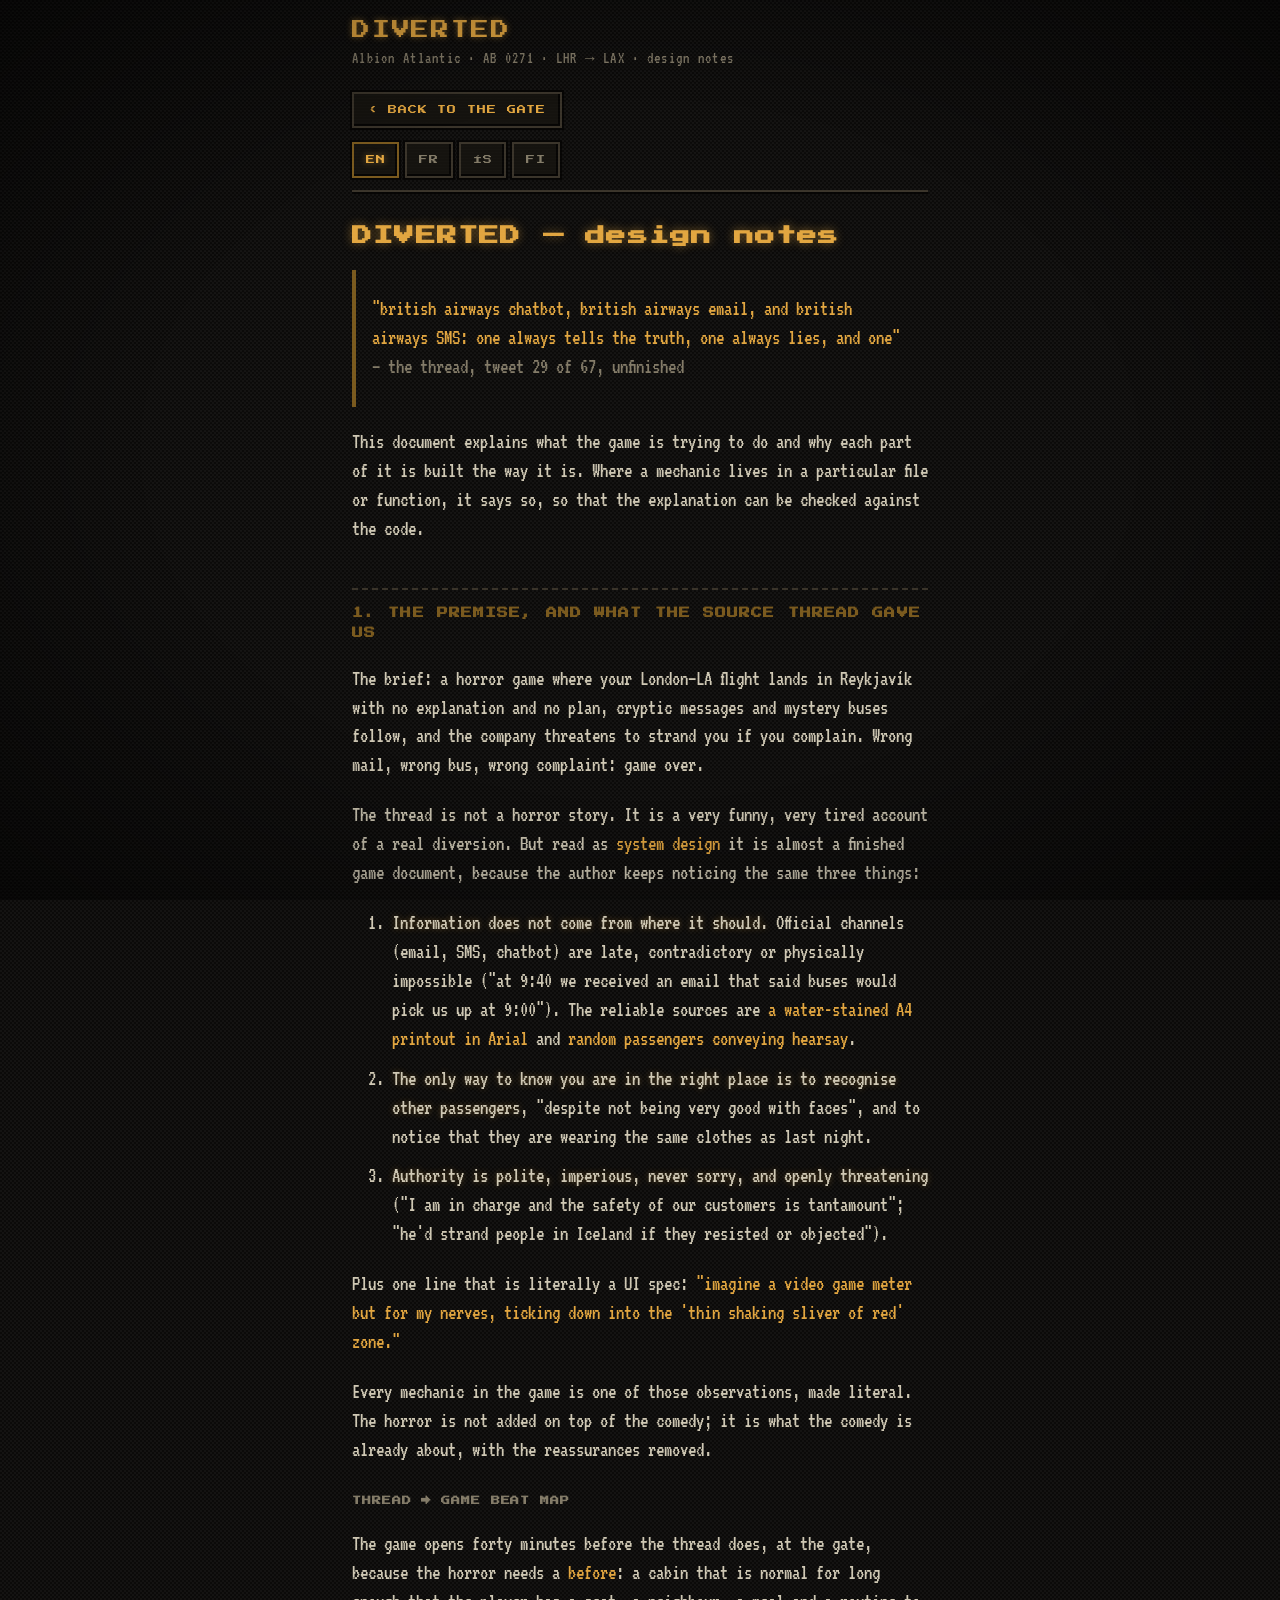
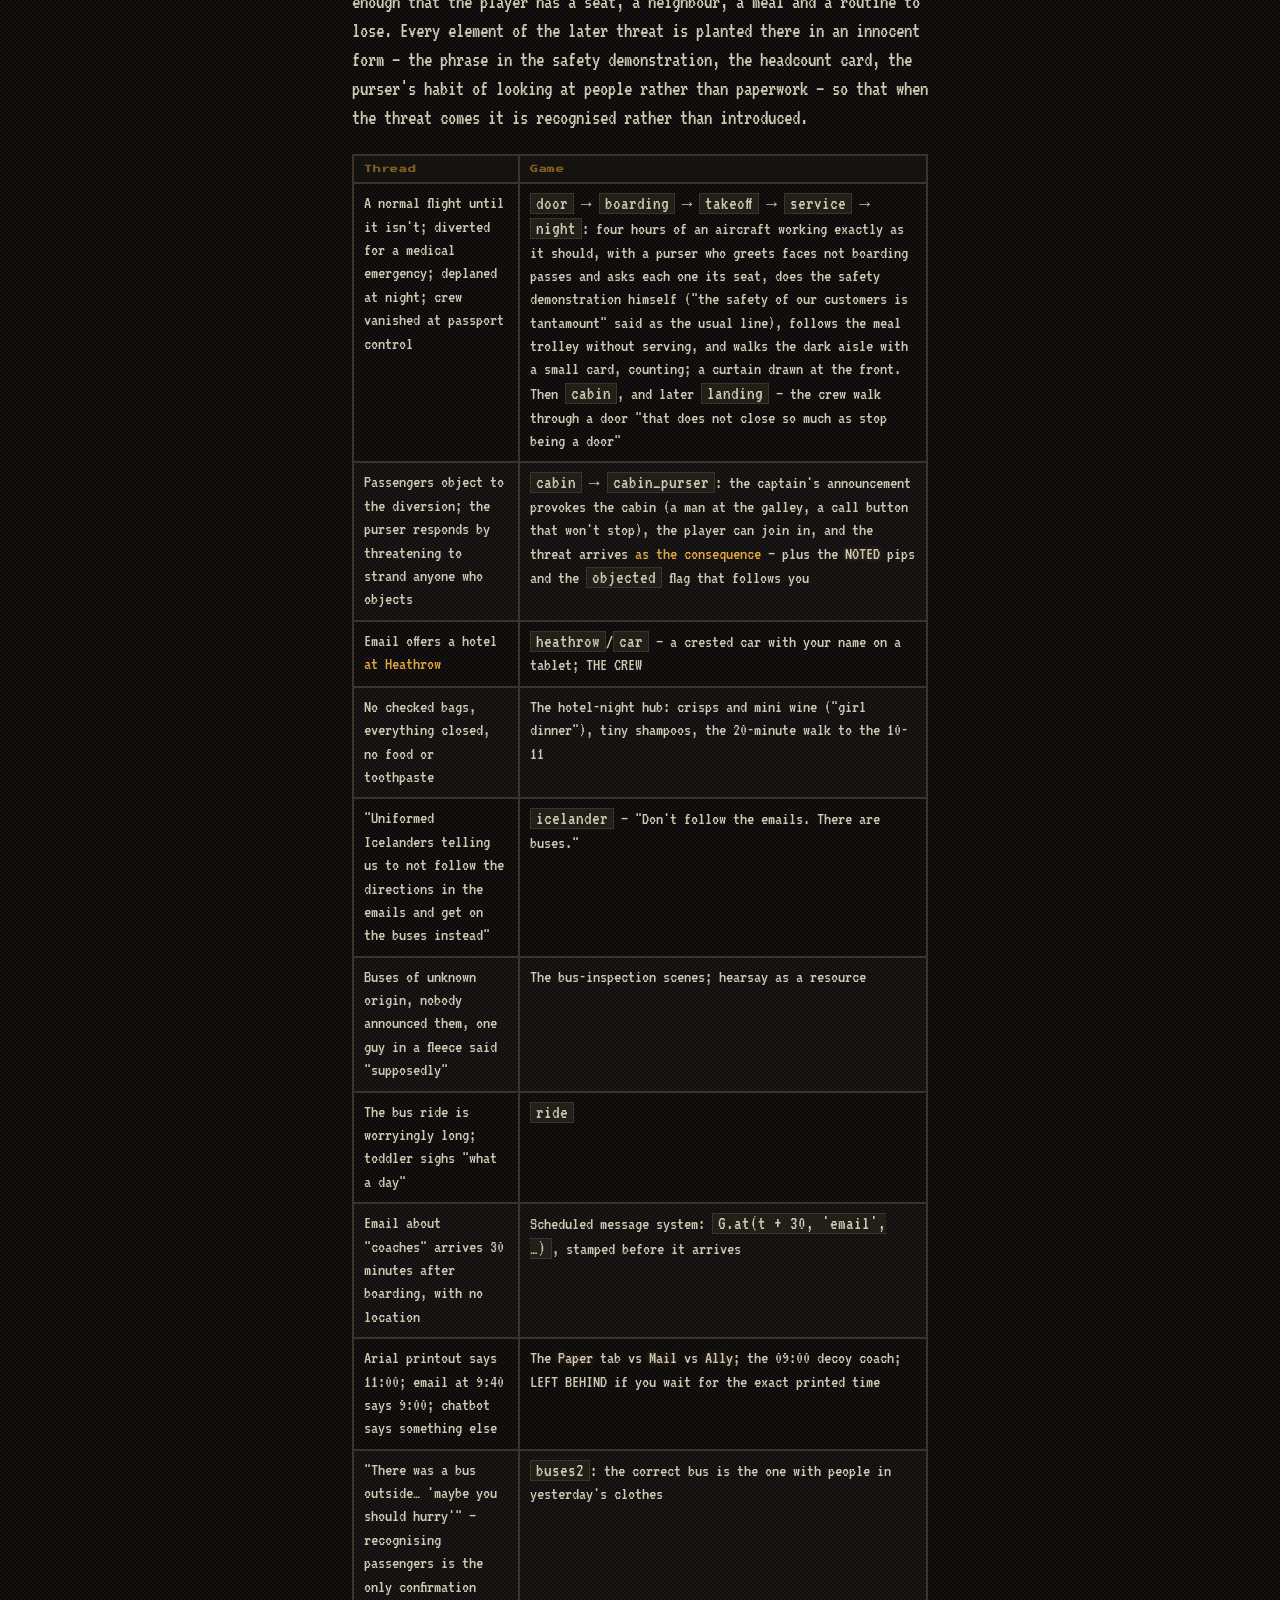
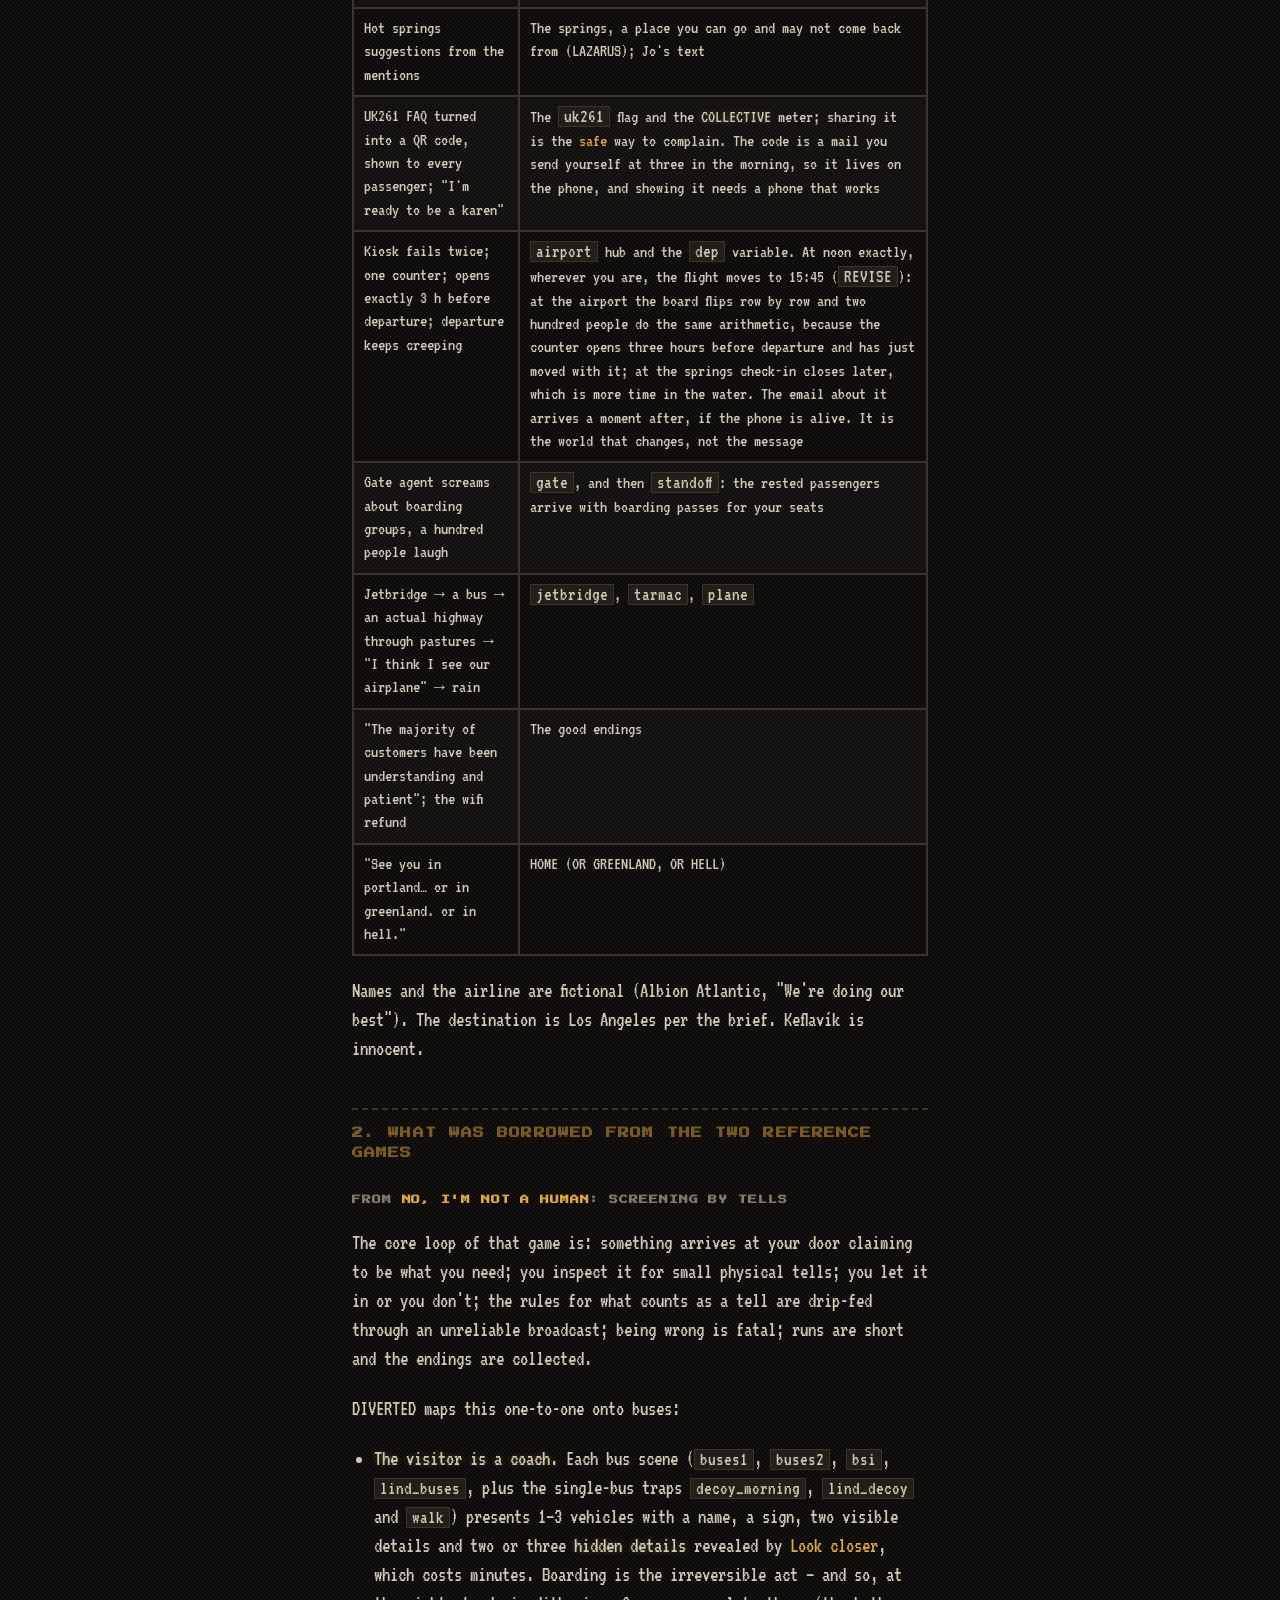
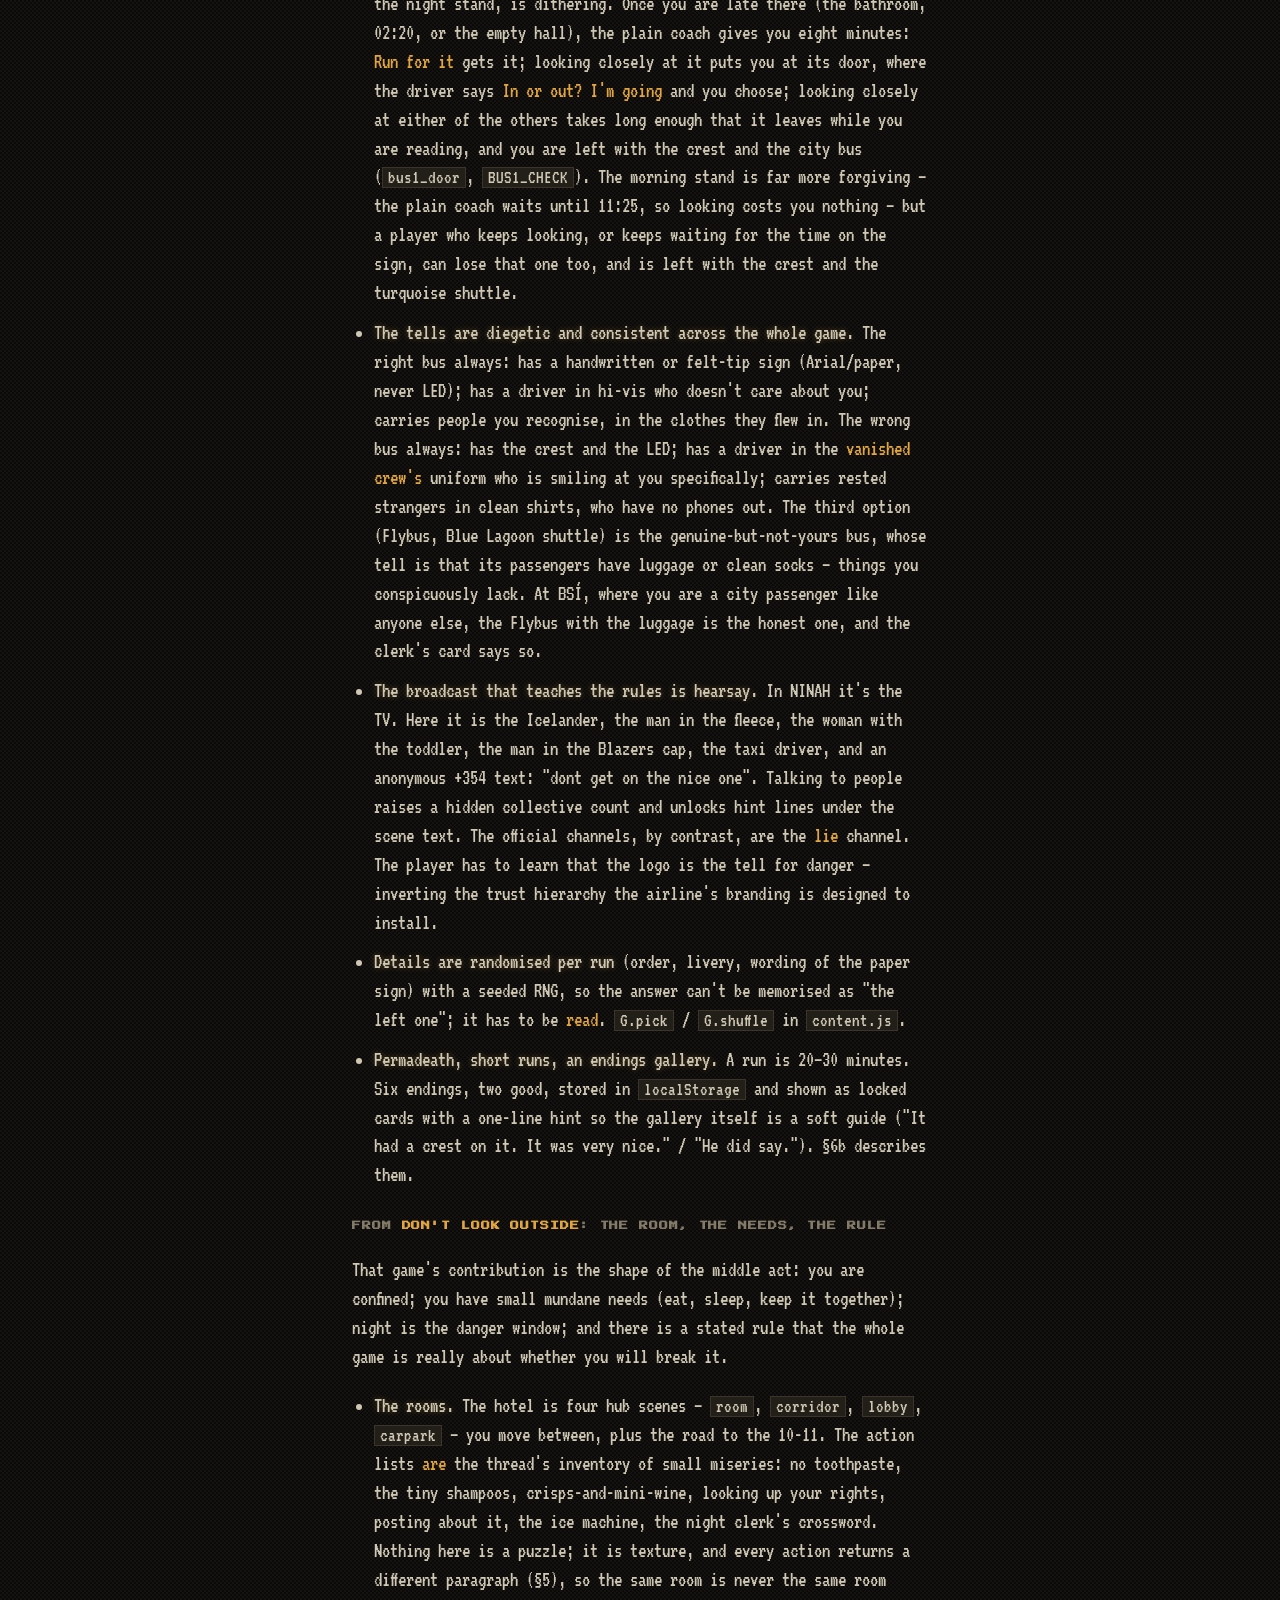
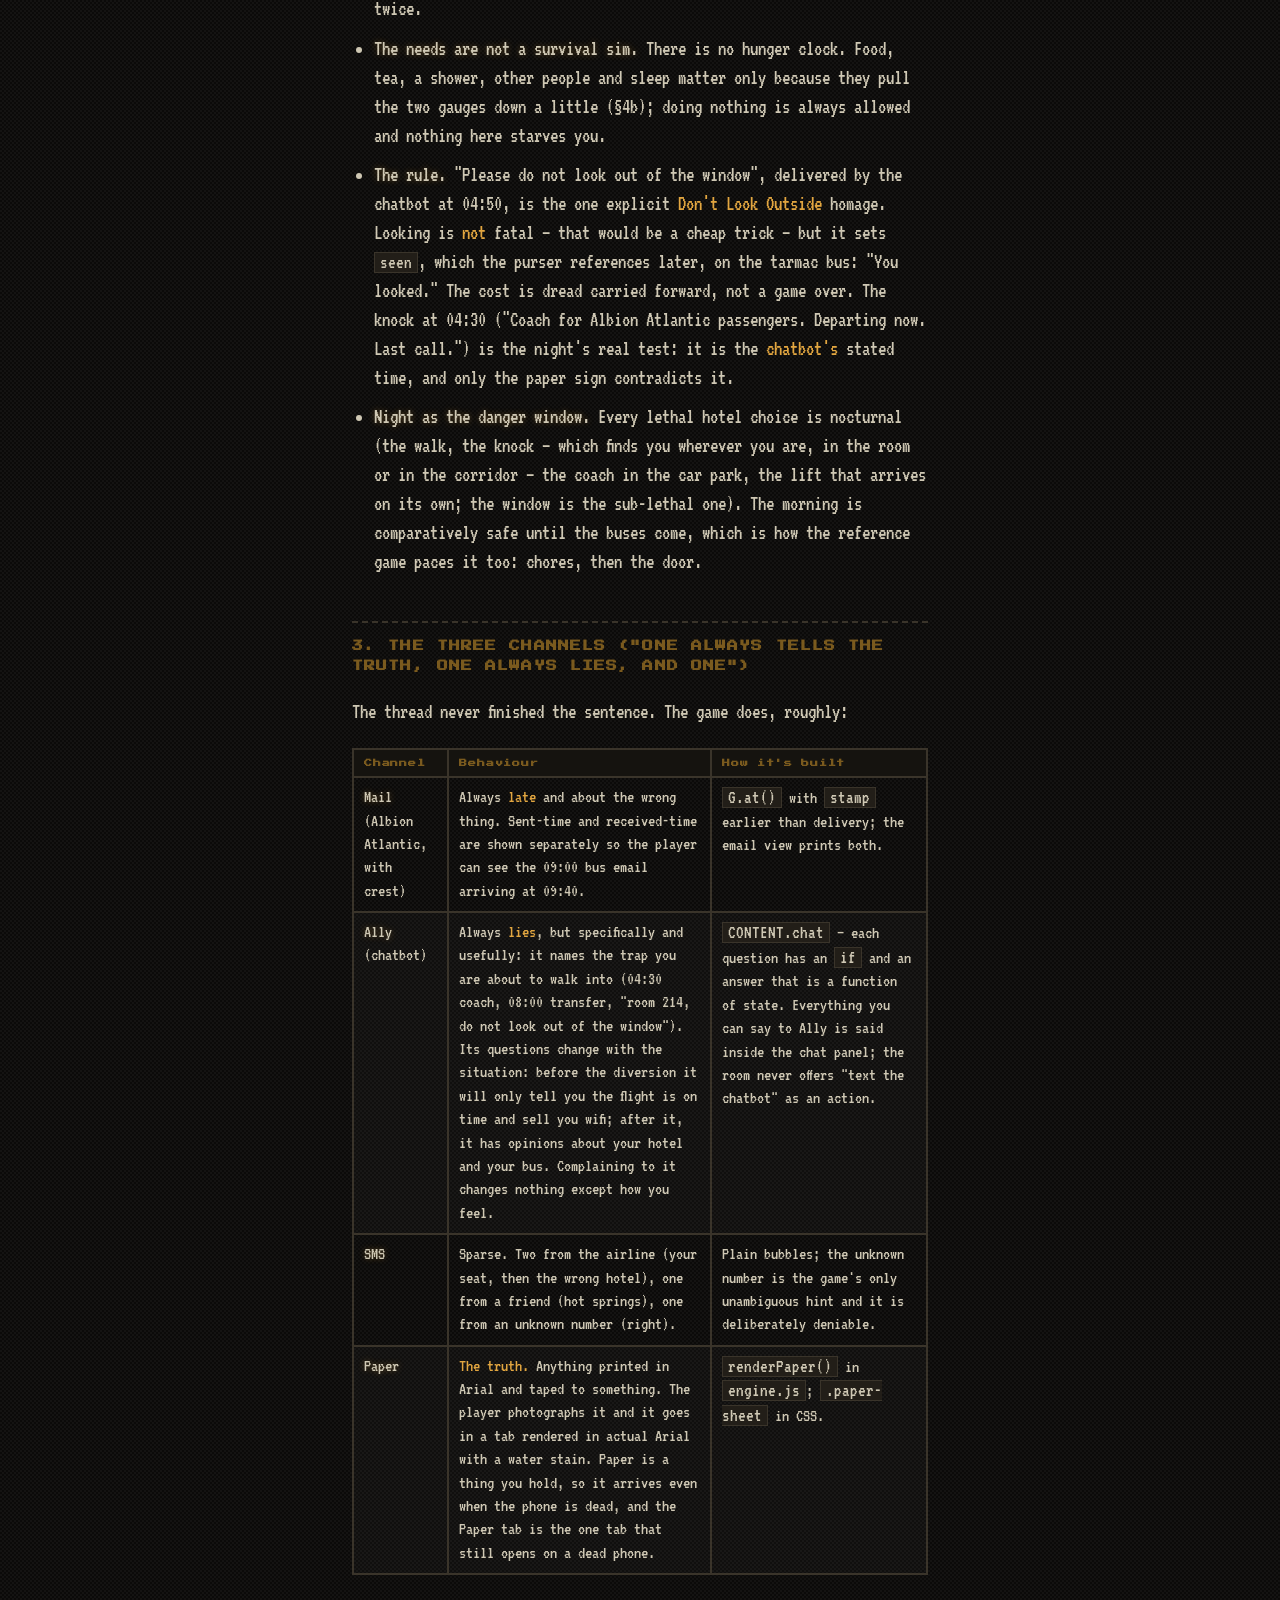
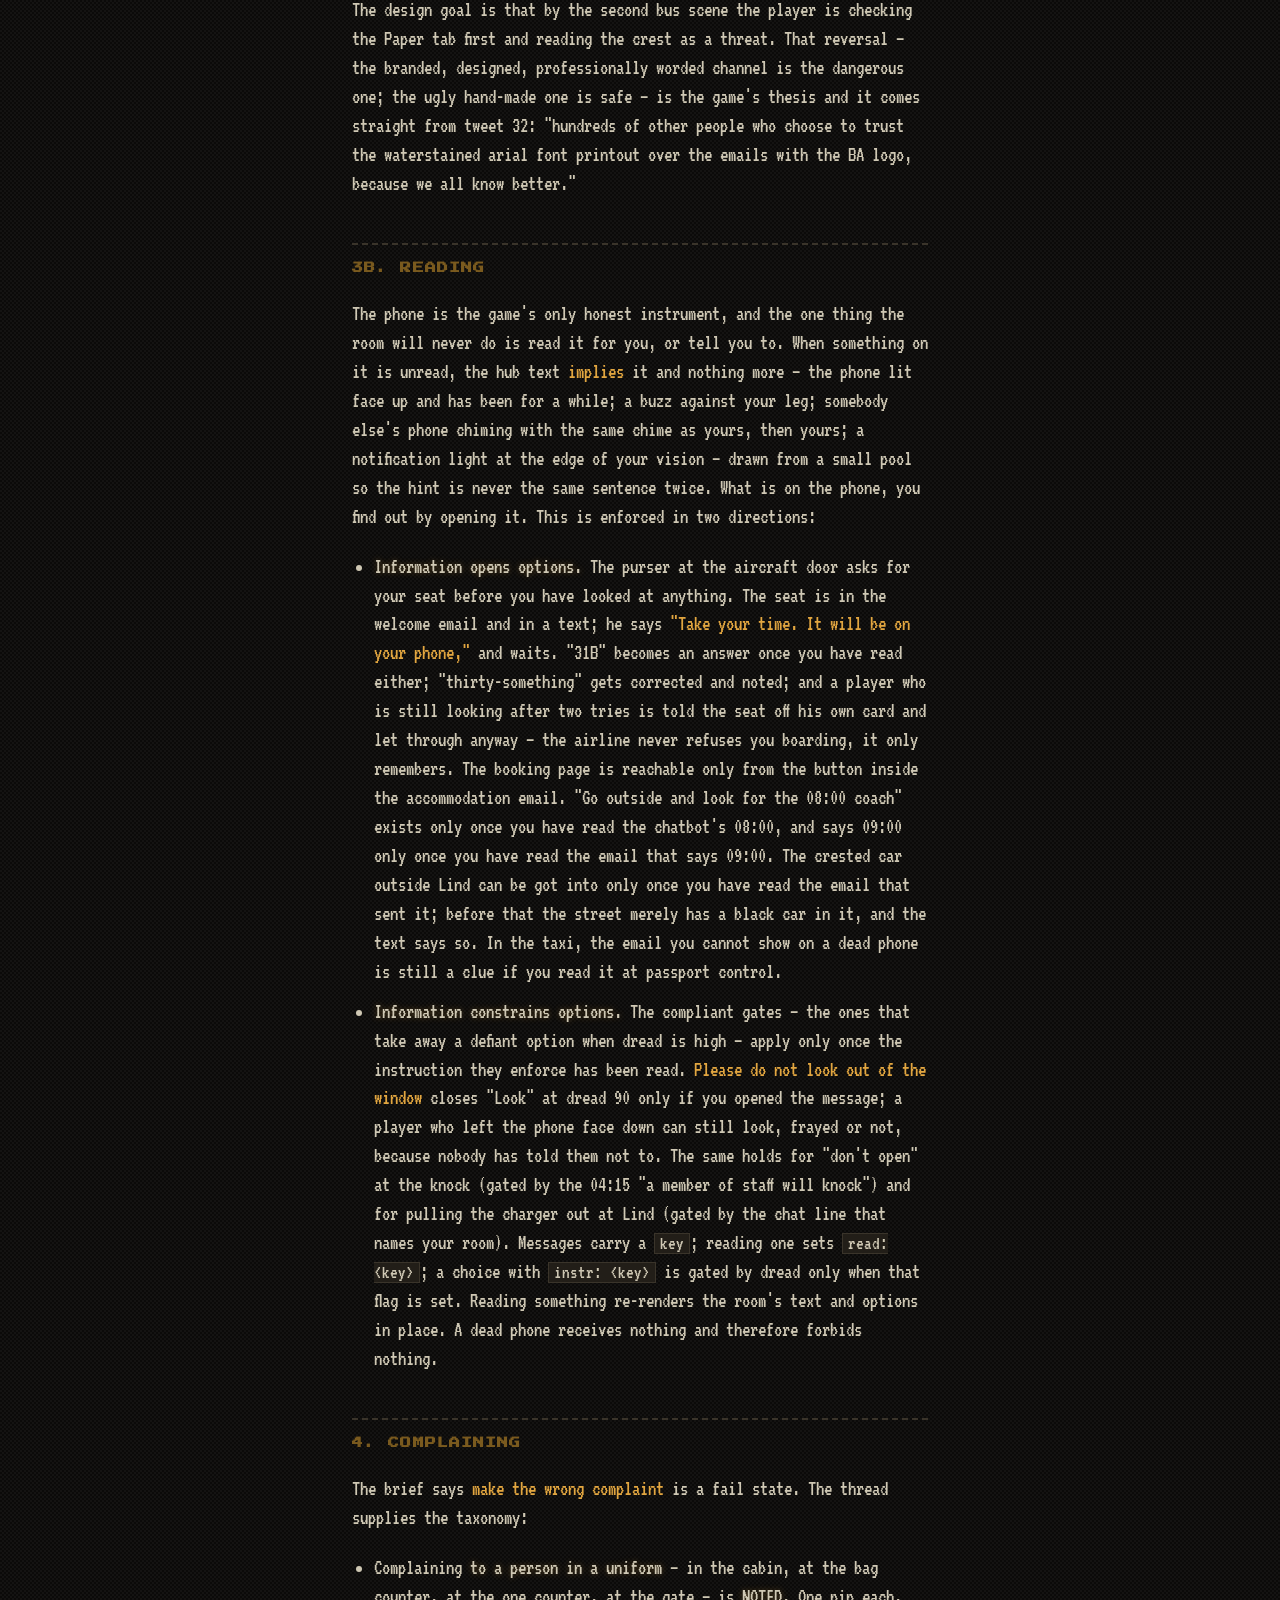
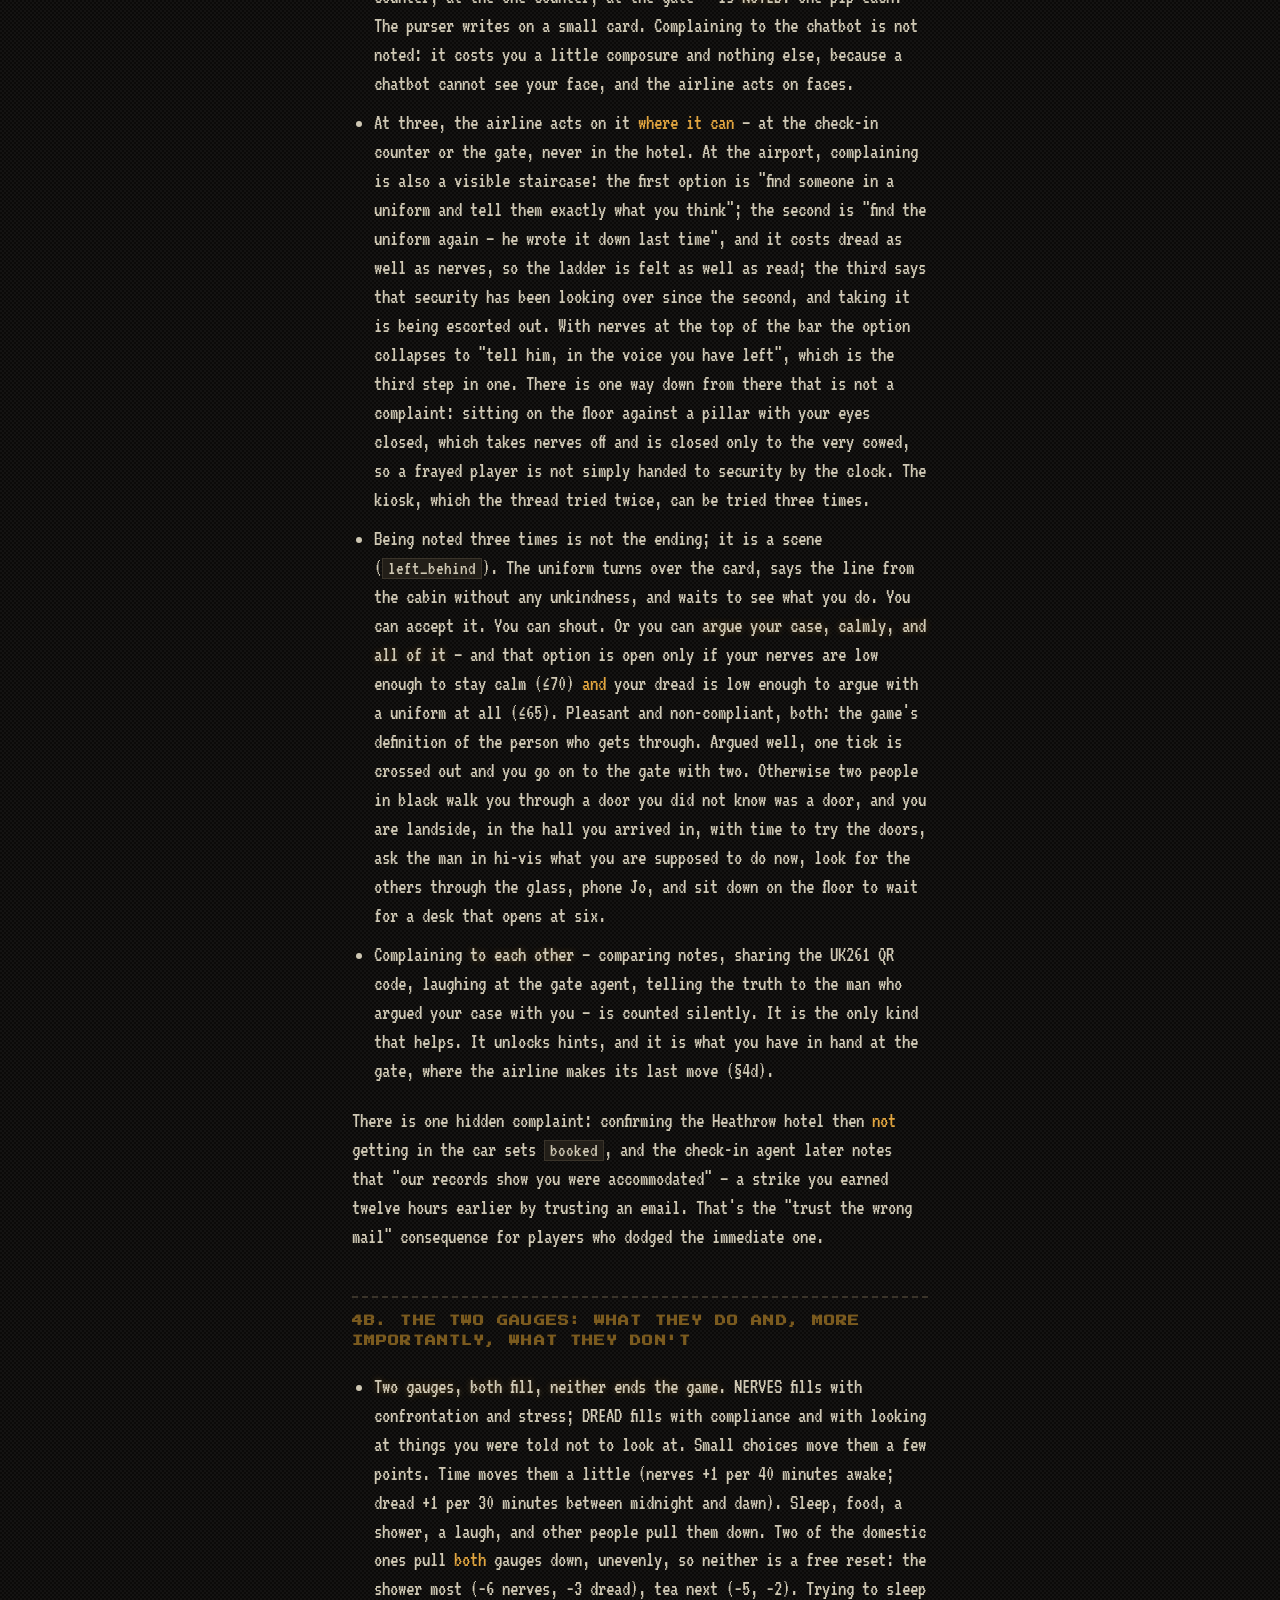
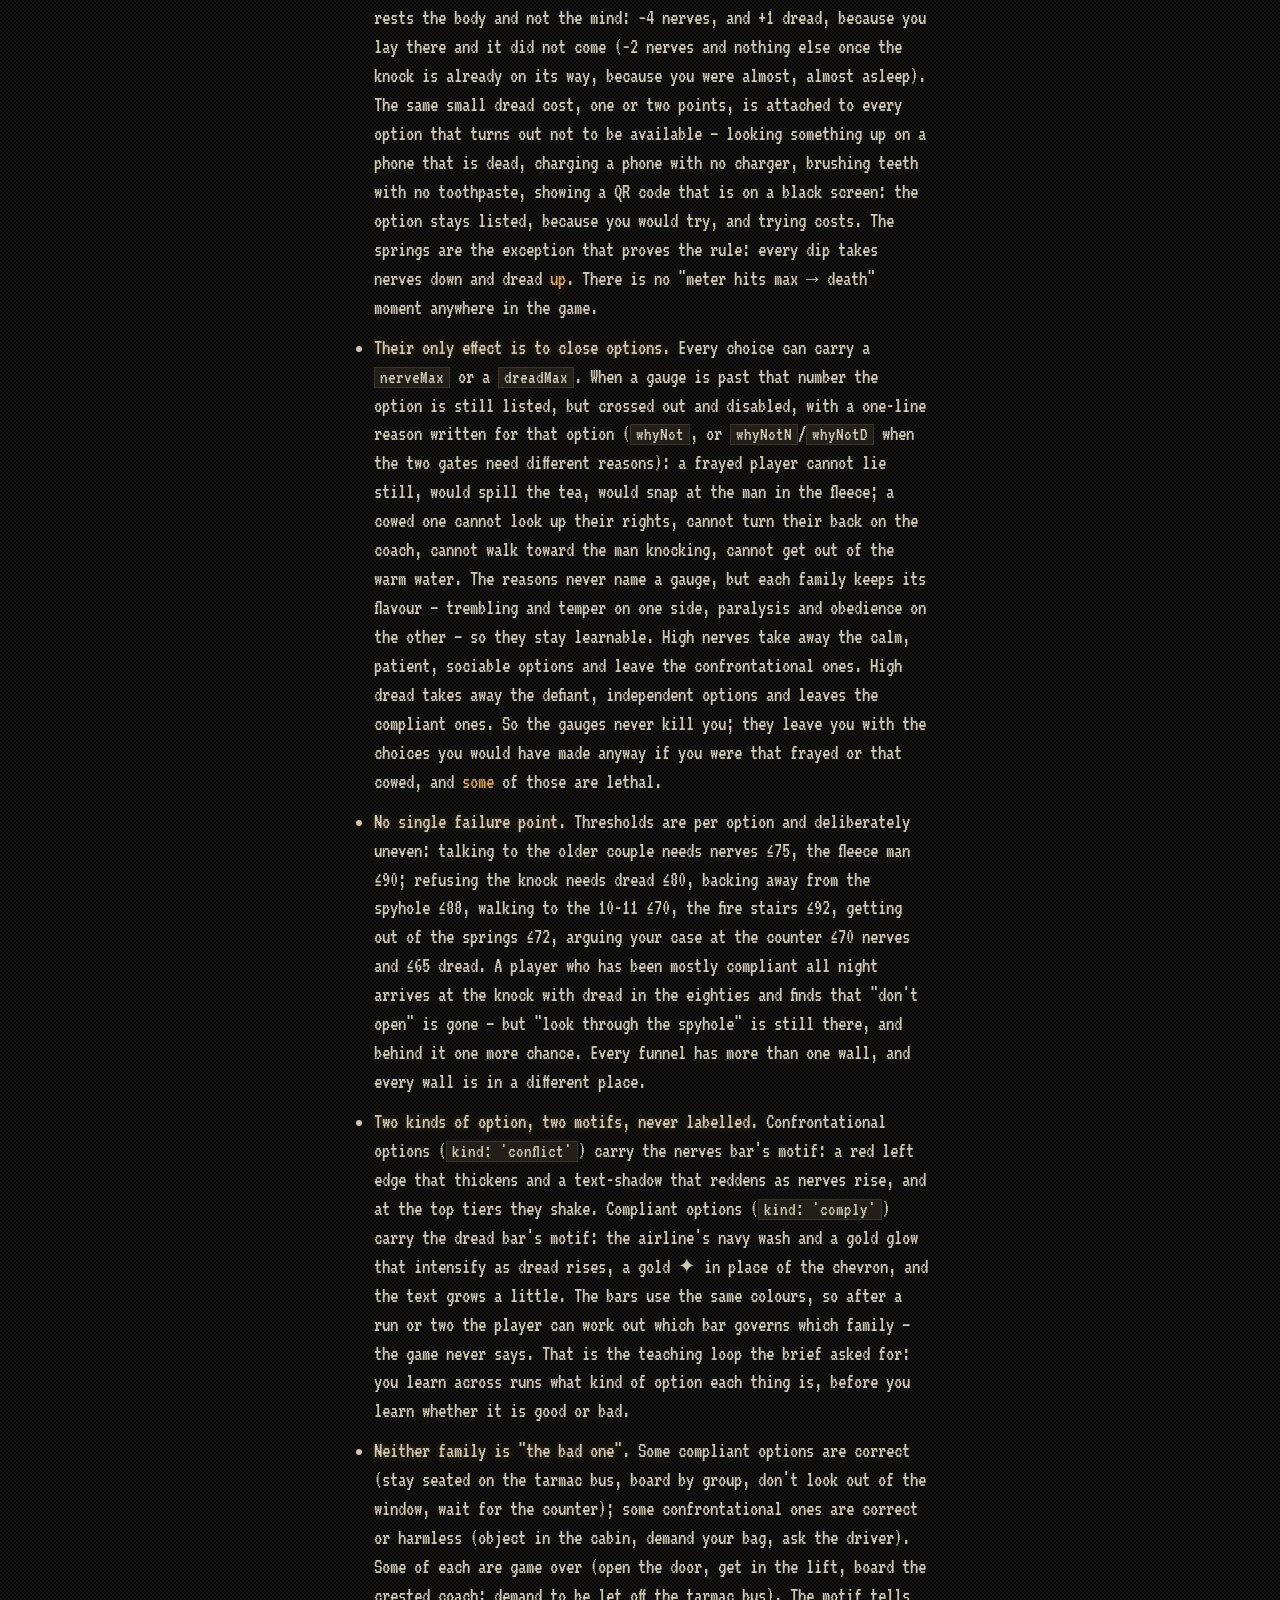
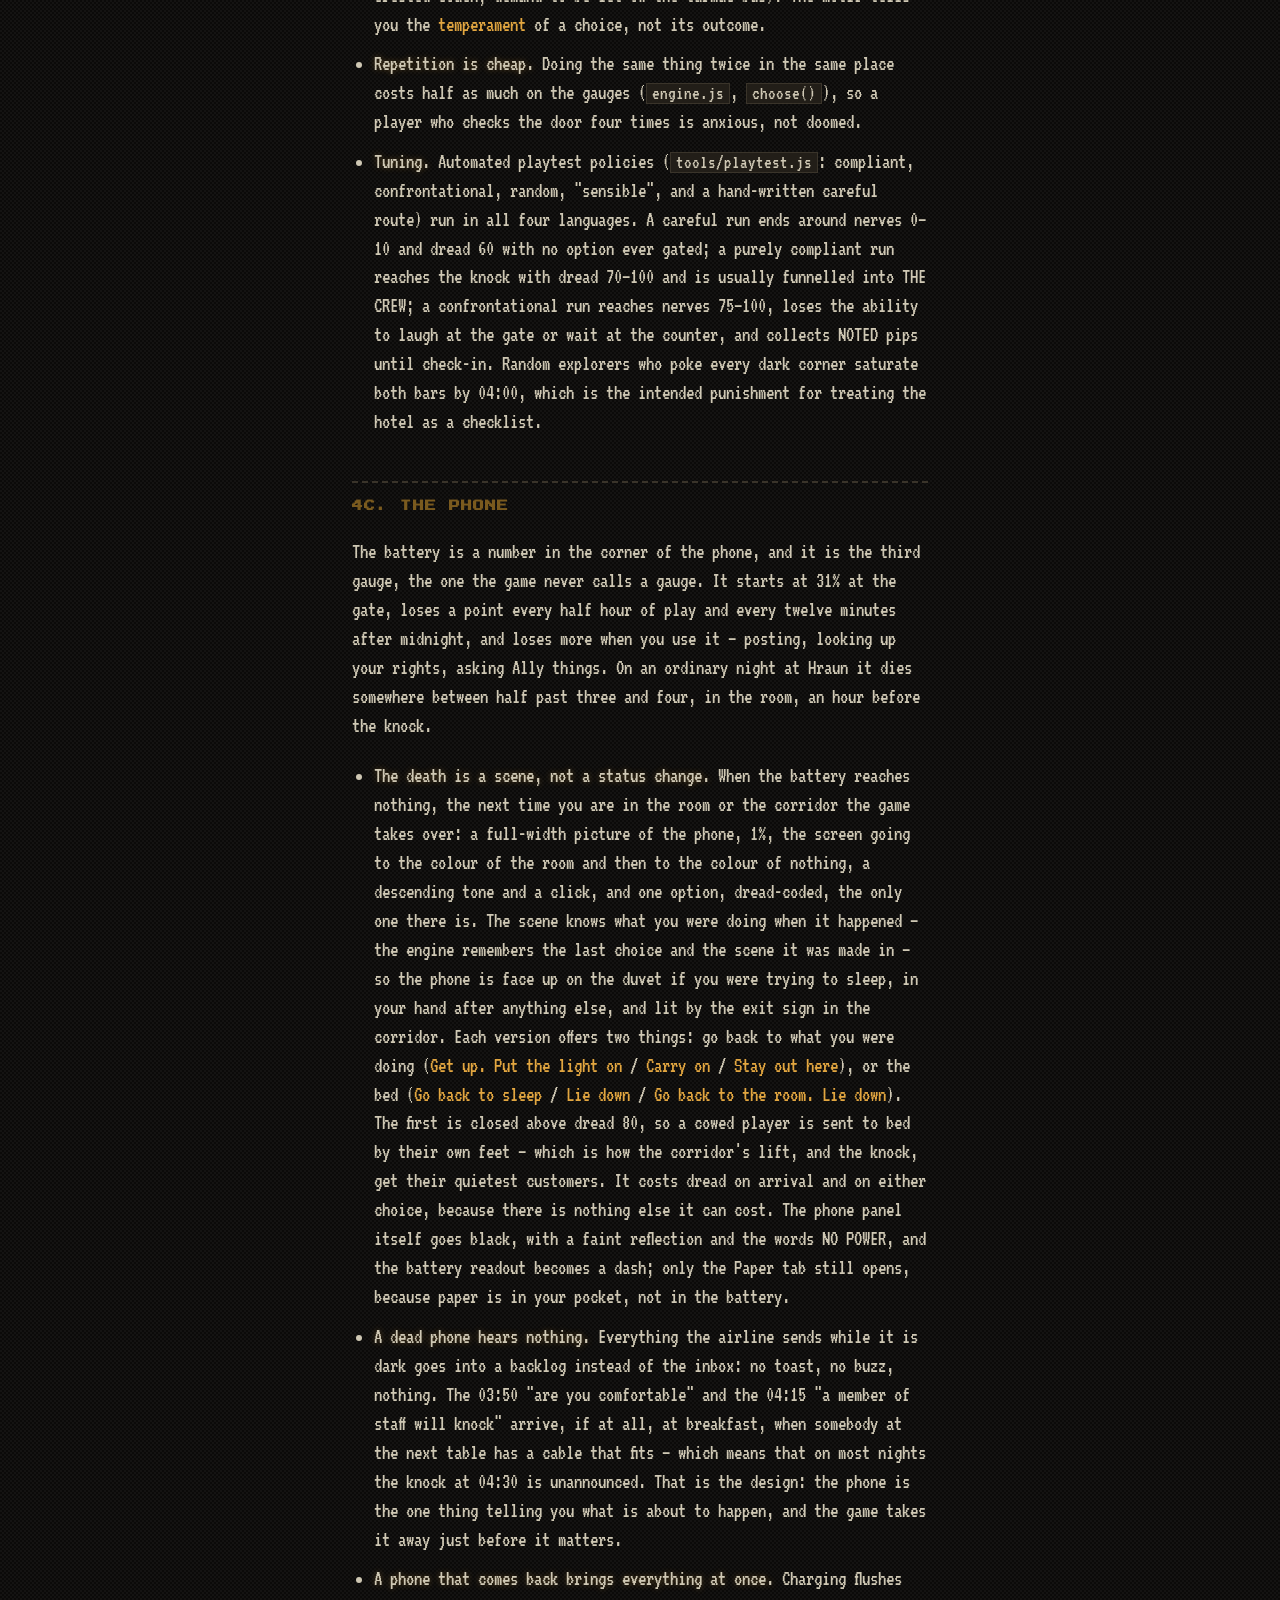
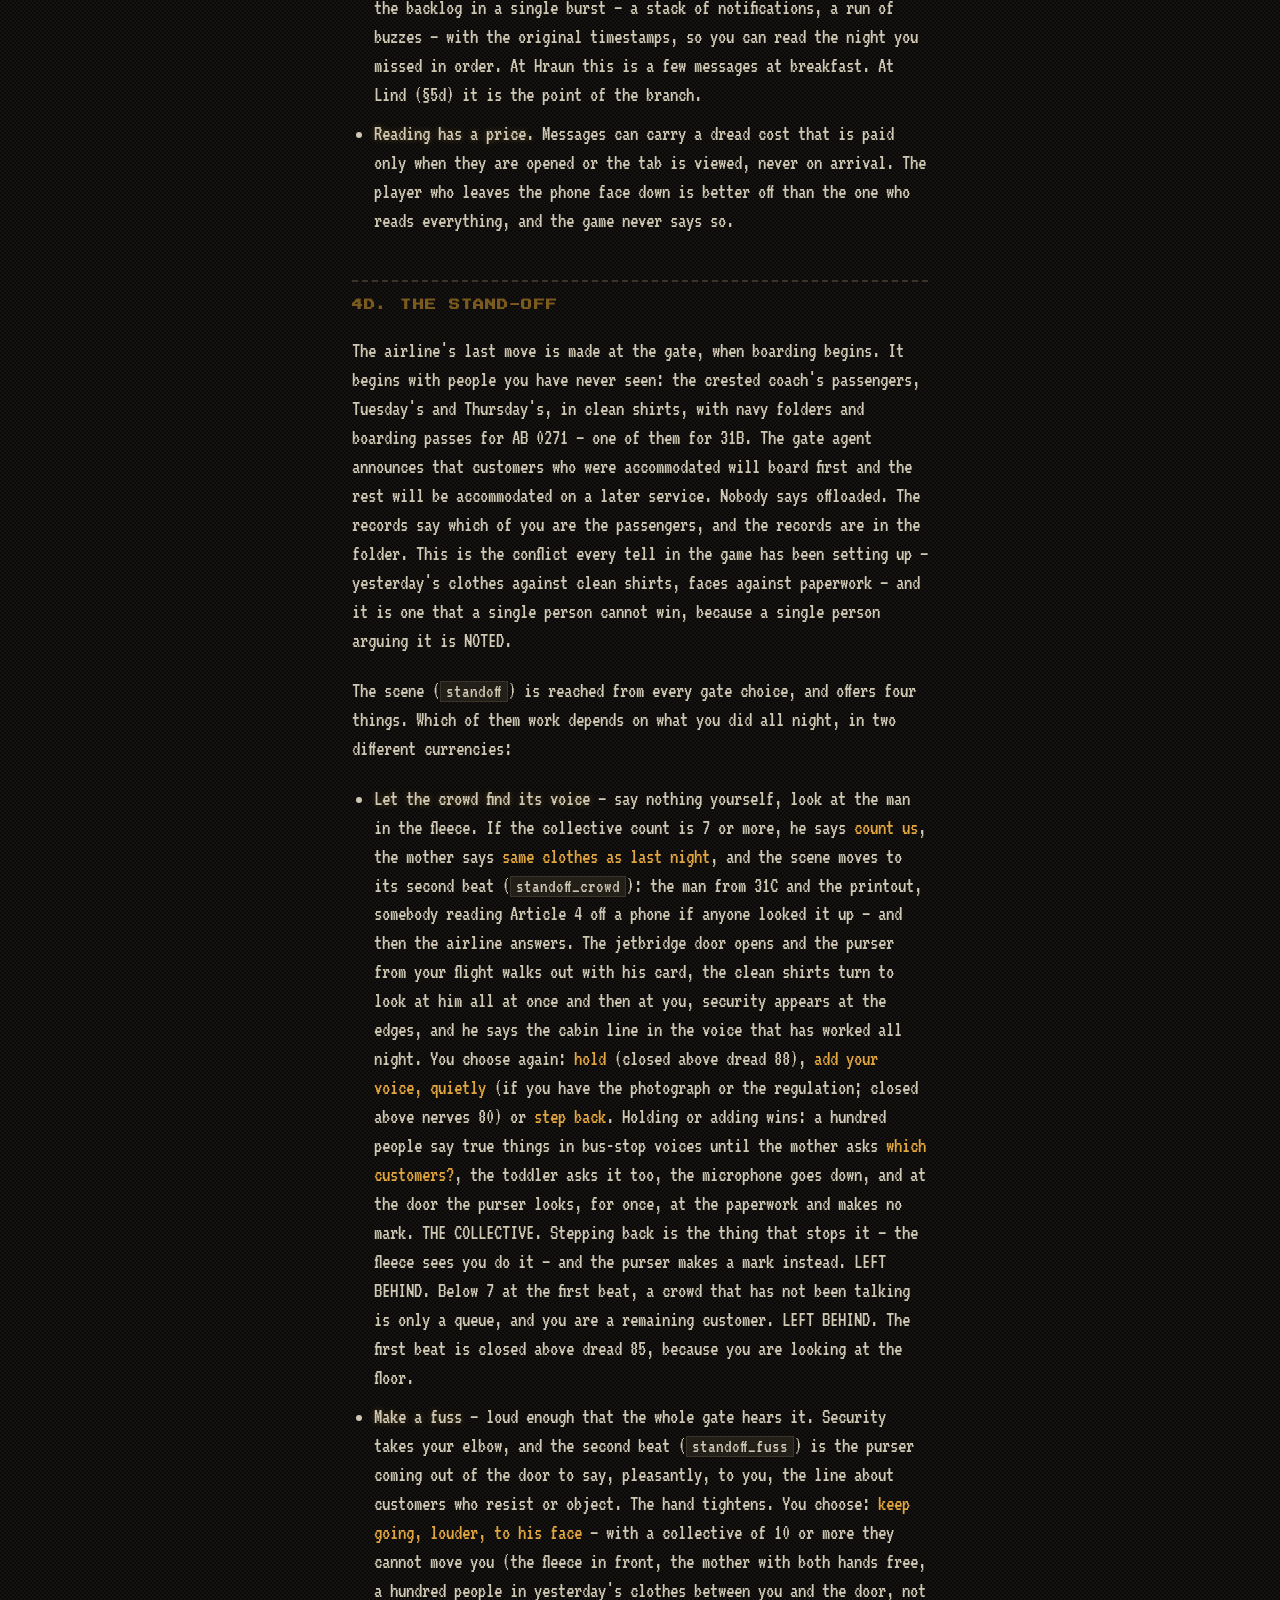
==== commit d75b65f3: "Add files via upload" ====
--- a/design.html
+++ b/design.html
@@ -55,10 +55,10 @@
 <p><em>"british airways chatbot, british airways email, and british airways SMS: one always tells the truth, one always lies, and one"</em>
 — the thread, tweet 29 of 67, unfinished</p>
 </blockquote>
-<p>This document explains what the game is trying to do and why each part of it is built the way it is. It is written for someone who wants to change the game, so it also points at the code.</p>
+<p>This document explains what the game is trying to do and why each part of it is built the way it is. Where a mechanic lives in a particular file or function, it says so, so that the explanation can be checked against the code.</p>
 <h2>1. The premise, and what the source thread gave us</h2>
 <p>The brief: a horror game where your London–LA flight lands in Reykjavík with no explanation and no plan, cryptic messages and mystery buses follow, and the company threatens to strand you if you complain. Wrong mail, wrong bus, wrong complaint: game over.</p>
-<p>The attached thread is not a horror story. It is a very funny, very tired account of a real diversion. But read as <em>system design</em> it is almost a finished game document, because the author keeps noticing the same three things:</p>
+<p>The thread is not a horror story. It is a very funny, very tired account of a real diversion. But read as <em>system design</em> it is almost a finished game document, because the author keeps noticing the same three things:</p>
 <ol>
 <li><strong>Information does not come from where it should.</strong> Official channels (email, SMS, chatbot) are late, contradictory or physically impossible ("at 9:40 we received an email that said buses would pick us up at 9:00"). The reliable sources are <em>a water-stained A4 printout in Arial</em> and <em>random passengers conveying hearsay</em>.</li>
 <li><strong>The only way to know you are in the right place is to recognise other passengers</strong>, "despite not being very good with faces", and to notice that they are wearing the same clothes as last night.</li>
@@ -78,7 +78,7 @@
 <tbody>
 <tr>
 <td>A normal flight until it isn't; diverted for a medical emergency; deplaned at night; crew vanished at passport control</td>
-<td><code>boarding</code> → <code>takeoff</code> → <code>service</code> → <code>night</code>: four hours of an aircraft working exactly as it should, with a purser who greets faces not boarding passes, does the safety demonstration himself ("the safety of our customers is tantamount" said as the ordinary thing), follows the meal trolley without serving, and walks the dark aisle with a small card, counting; a curtain drawn at the front. Then <code>cabin</code>, and later <code>landing</code> — the crew walk through a door "that does not close so much as stop being a door"</td>
+<td><code>door</code> → <code>boarding</code> → <code>takeoff</code> → <code>service</code> → <code>night</code>: four hours of an aircraft working exactly as it should, with a purser who greets faces not boarding passes and asks each one its seat, does the safety demonstration himself ("the safety of our customers is tantamount" said as the usual line), follows the meal trolley without serving, and walks the dark aisle with a small card, counting; a curtain drawn at the front. Then <code>cabin</code>, and later <code>landing</code> — the crew walk through a door "that does not close so much as stop being a door"</td>
 </tr>
 <tr>
 <td>Passengers object to the diversion; the purser responds by threatening to strand anyone who objects</td>
@@ -86,7 +86,7 @@
 </tr>
 <tr>
 <td>Email offers a hotel <em>at Heathrow</em></td>
-<td><code>heathrow</code>/<code>car</code> — the ACCOMMODATED ending</td>
+<td><code>heathrow</code>/<code>car</code> — a crested car with your name on a tablet; THE CREW</td>
 </tr>
 <tr>
 <td>No checked bags, everything closed, no food or toothpaste</td>
@@ -110,7 +110,7 @@
 </tr>
 <tr>
 <td>Arial printout says 11:00; email at 9:40 says 9:00; chatbot says something else</td>
-<td>The <strong>Paper</strong> tab vs <strong>Mail</strong> vs <strong>Ally</strong>; the 09:00 decoy coach; NO-SHOW if you wait for the exact printed time</td>
+<td>The <strong>Paper</strong> tab vs <strong>Mail</strong> vs <strong>Ally</strong>; the 09:00 decoy coach; LEFT BEHIND if you wait for the exact printed time</td>
 </tr>
 <tr>
 <td>"There was a bus outside… 'maybe you should hurry'" — recognising passengers is the only confirmation</td>
@@ -118,19 +118,19 @@
 </tr>
 <tr>
 <td>Hot springs suggestions from the mentions</td>
-<td>The TANTALUS ending and Jo's text</td>
+<td>The springs, a place you can go and may not come back from (LAZARUS); Jo's text</td>
 </tr>
 <tr>
 <td>UK261 FAQ turned into a QR code, shown to every passenger; "I'm ready to be a karen"</td>
-<td>The <code>uk261</code> flag and the <strong>COLLECTIVE</strong> meter; sharing it is the <em>safe</em> way to complain</td>
+<td>The <code>uk261</code> flag and the <strong>COLLECTIVE</strong> meter; sharing it is the <em>safe</em> way to complain. The code is a mail you send yourself at three in the morning, so it lives on the phone, and showing it needs a phone that works</td>
 </tr>
 <tr>
 <td>Kiosk fails twice; one counter; opens exactly 3 h before departure; departure keeps creeping</td>
-<td><code>airport</code> hub, the <code>dep</code> variable and the 12:00 "revised departure" email that moves the counter</td>
+<td><code>airport</code> hub and the <code>dep</code> variable. At noon exactly, wherever you are, the flight moves to 15:45 (<code>REVISE</code>): at the airport the board flips row by row and two hundred people do the same arithmetic, because the counter opens three hours before departure and has just moved with it; at the springs check-in closes later, which is more time in the water. The email about it arrives a moment after, if the phone is alive. It is the world that changes, not the message</td>
 </tr>
 <tr>
 <td>Gate agent screams about boarding groups, a hundred people laugh</td>
-<td><code>gate</code></td>
+<td><code>gate</code>, and then <code>standoff</code>: the rested passengers arrive with boarding passes for your seats</td>
 </tr>
 <tr>
 <td>Jetbridge → a bus → an actual highway through pastures → "I think I see our airplane" → rain</td>
@@ -152,11 +152,11 @@
 <p>The core loop of that game is: something arrives at your door claiming to be what you need; you inspect it for small physical tells; you let it in or you don't; the rules for what counts as a tell are drip-fed through an unreliable broadcast; being wrong is fatal; runs are short and the endings are collected.</p>
 <p>DIVERTED maps this one-to-one onto buses:</p>
 <ul>
-<li><strong>The visitor is a coach.</strong> Each bus scene (<code>buses1</code>, <code>buses2</code>, plus the single-bus traps <code>decoy_morning</code> and <code>walk</code>) presents 2–3 vehicles with a name, a sign, two visible details and two or three <strong>hidden details</strong> revealed by <em>Look closer</em>, which costs minutes. Boarding is the irreversible act.</li>
-<li><strong>The tells are diegetic and consistent across the whole game.</strong> The right bus always: has a handwritten or felt-tip sign (Arial/paper, never LED); has a driver in hi-vis who doesn't care about you; carries people you recognise, in the clothes they flew in. The wrong bus always: has the crest and the LED; has a driver in the <em>vanished crew's</em> uniform who is smiling at you specifically; carries rested strangers in clean shirts, who have no phones out. The third option (Flybus, Blue Lagoon shuttle) is the genuine-but-not-yours bus, whose tell is that its passengers have luggage or clean socks — things you conspicuously lack.</li>
-<li><strong>The broadcast that teaches the rules is hearsay.</strong> In NINAH it's the TV. Here it is the Icelander, the man in the fleece, the woman with the toddler, the man in the Blazers cap, and an anonymous +354 text: "dont get on the nice one". Talking to people raises a hidden collective count and unlocks hint lines under the scene text. The official channels, by contrast, are the <em>lie</em> channel. The player has to learn that the logo is the tell for danger — inverting the trust hierarchy the airline's branding is designed to install.</li>
+<li><strong>The visitor is a coach.</strong> Each bus scene (<code>buses1</code>, <code>buses2</code>, <code>bsi</code>, <code>lind_buses</code>, plus the single-bus traps <code>decoy_morning</code>, <code>lind_decoy</code> and <code>walk</code>) presents 1–3 vehicles with a name, a sign, two visible details and two or three <strong>hidden details</strong> revealed by <em>Look closer</em>, which costs minutes. Boarding is the irreversible act — and so, at the night stand, is dithering. Once you are late there (the bathroom, 02:20, or the empty hall), the plain coach gives you eight minutes: <em>Run for it</em> gets it; looking closely at it puts you at its door, where the driver says <em>In or out? I'm going</em> and you choose; looking closely at either of the others takes long enough that it leaves while you are reading, and you are left with the crest and the city bus (<code>bus1_door</code>, <code>BUS1_CHECK</code>). The morning stand is far more forgiving — the plain coach waits until 11:25, so looking costs you nothing — but a player who keeps looking, or keeps waiting for the time on the sign, can lose that one too, and is left with the crest and the turquoise shuttle.</li>
+<li><strong>The tells are diegetic and consistent across the whole game.</strong> The right bus always: has a handwritten or felt-tip sign (Arial/paper, never LED); has a driver in hi-vis who doesn't care about you; carries people you recognise, in the clothes they flew in. The wrong bus always: has the crest and the LED; has a driver in the <em>vanished crew's</em> uniform who is smiling at you specifically; carries rested strangers in clean shirts, who have no phones out. The third option (Flybus, Blue Lagoon shuttle) is the genuine-but-not-yours bus, whose tell is that its passengers have luggage or clean socks — things you conspicuously lack. At BSÍ, where you are a city passenger like anyone else, the Flybus with the luggage is the honest one, and the clerk's card says so.</li>
+<li><strong>The broadcast that teaches the rules is hearsay.</strong> In NINAH it's the TV. Here it is the Icelander, the man in the fleece, the woman with the toddler, the man in the Blazers cap, the taxi driver, and an anonymous +354 text: "dont get on the nice one". Talking to people raises a hidden collective count and unlocks hint lines under the scene text. The official channels, by contrast, are the <em>lie</em> channel. The player has to learn that the logo is the tell for danger — inverting the trust hierarchy the airline's branding is designed to install.</li>
 <li><strong>Details are randomised per run</strong> (order, livery, wording of the paper sign) with a seeded RNG, so the answer can't be memorised as "the left one"; it has to be <em>read</em>. <code>G.pick</code> / <code>G.shuffle</code> in <code>content.js</code>.</li>
-<li><strong>Permadeath, short runs, an endings gallery.</strong> A run is 20–30 minutes. Thirteen endings, eleven bad, stored in <code>localStorage</code> and shown as locked cards with a one-line hint so the gallery itself is a soft guide ("Someone always makes an announcement." / "It had a crest on it. It was very nice.").</li>
+<li><strong>Permadeath, short runs, an endings gallery.</strong> A run is 20–30 minutes. Six endings, two good, stored in <code>localStorage</code> and shown as locked cards with a one-line hint so the gallery itself is a soft guide ("It had a crest on it. It was very nice." / "He did say."). §6b describes them.</li>
 </ul>
 <h3>From <em>Don't Look Outside</em>: the room, the needs, the rule</h3>
 <p>That game's contribution is the shape of the middle act: you are confined; you have small mundane needs (eat, sleep, keep it together); night is the danger window; and there is a stated rule that the whole game is really about whether you will break it.</p>
@@ -184,60 +184,71 @@
 </tr>
 <tr>
 <td><strong>Ally</strong> (chatbot)</td>
-<td>Always <em>lies</em>, but specifically and usefully: it names the trap you are about to walk into (03:40 coach, 08:00 transfer, "room 214, do not look out of the window"). Also the fastest way to get NOTED.</td>
-<td><code>CONTENT.chat</code> — answers are functions of state; "I want to complain" calls <code>G.strike()</code>.</td>
+<td>Always <em>lies</em>, but specifically and usefully: it names the trap you are about to walk into (04:30 coach, 08:00 transfer, "room 214, do not look out of the window"). Its questions change with the situation: before the diversion it will only tell you the flight is on time and sell you wifi; after it, it has opinions about your hotel and your bus. Complaining to it changes nothing except how you feel.</td>
+<td><code>CONTENT.chat</code> — each question has an <code>if</code> and an answer that is a function of state. Everything you can say to Ally is said inside the chat panel; the room never offers "text the chatbot" as an action.</td>
 </tr>
 <tr>
 <td><strong>SMS</strong></td>
-<td>Sparse. Two from the airline (wrong), one from a friend (hot springs), one from an unknown number (right).</td>
+<td>Sparse. Two from the airline (your seat, then the wrong hotel), one from a friend (hot springs), one from an unknown number (right).</td>
 <td>Plain bubbles; the unknown number is the game's only unambiguous hint and it is deliberately deniable.</td>
 </tr>
 <tr>
 <td><strong>Paper</strong></td>
-<td><em>The truth.</em> Anything printed in Arial and taped to something. The player photographs it and it goes in a tab rendered in actual Arial with a water stain.</td>
+<td><em>The truth.</em> Anything printed in Arial and taped to something. The player photographs it and it goes in a tab rendered in actual Arial with a water stain. Paper is a thing you hold, so it arrives even when the phone is dead, and the Paper tab is the one tab that still opens on a dead phone.</td>
 <td><code>renderPaper()</code> in <code>engine.js</code>; <code>.paper-sheet</code> in CSS.</td>
 </tr>
 </tbody>
 </table></div>
 <p>The design goal is that by the second bus scene the player is checking the Paper tab first and reading the crest as a threat. That reversal — the branded, designed, professionally worded channel is the dangerous one; the ugly hand-made one is safe — is the game's thesis and it comes straight from tweet 32: "hundreds of other people who choose to trust the waterstained arial font printout over the emails with the BA logo, because we all know better."</p>
 <h2>3b. Reading</h2>
-<p>The phone is the game's only honest instrument, and the one thing the room will never do is read it for you. Hub text ends, when there is something unread, with a whisper — <em>there is something on your phone you have not read</em> — and nothing more; what it is, you find out by opening it. This is enforced in two directions:</p>
-<ul>
-<li><strong>Information opens options.</strong> The purser at the aircraft door asks for your seat before you have looked at anything; the seat is in the welcome email and in a text, and "31B" only becomes an answer once you have read one of them (the alternatives are a vague "thirty-something", which he corrects and notes, or "Business Class", if you took the upgrade). The booking page is reachable only from the button inside the accommodation email. "Go outside and look for the 08:00 coach" exists only once you have read the chatbot's 08:00, and says 09:00 only once you have read the email that says 09:00. The crested car outside Lind can be got into only once you have read the email that sent it; before that the street merely has a black car in it, and the text says so.</li>
-<li><strong>Information constrains options.</strong> The compliant gates — the ones that take away a defiant option when dread is high — now apply only once the instruction they enforce has been read. <em>Please do not look out of the window</em> closes "Look" at dread 90 only if you opened the message; a player who left the phone face down can still look, frayed or not, because nobody has told them not to. The same holds for "don't open" at the knock (gated by the 04:15 "a member of staff will knock") and for pulling the charger out at Lind (gated by the chat line that names your room). Messages carry a <code>key</code>; reading one sets <code>read:&lt;key&gt;</code>; a choice with <code>instr: &lt;key&gt;</code> is gated by dread only when that flag is set. The phone's unread count is on the badge and, when the phone is dead, is zero: a dead phone receives nothing and therefore forbids nothing.</li>
+<p>The phone is the game's only honest instrument, and the one thing the room will never do is read it for you, or tell you to. When something on it is unread, the hub text <em>implies</em> it and nothing more — the phone lit face up and has been for a while; a buzz against your leg; somebody else's phone chiming with the same chime as yours, then yours; a notification light at the edge of your vision — drawn from a small pool so the hint is never the same sentence twice. What is on the phone, you find out by opening it. This is enforced in two directions:</p>
+<ul>
+<li><strong>Information opens options.</strong> The purser at the aircraft door asks for your seat before you have looked at anything. The seat is in the welcome email and in a text; he says <em>"Take your time. It will be on your phone,"</em> and waits. "31B" becomes an answer once you have read either; "thirty-something" gets corrected and noted; and a player who is still looking after two tries is told the seat off his own card and let through anyway — the airline never refuses you boarding, it only remembers. The booking page is reachable only from the button inside the accommodation email. "Go outside and look for the 08:00 coach" exists only once you have read the chatbot's 08:00, and says 09:00 only once you have read the email that says 09:00. The crested car outside Lind can be got into only once you have read the email that sent it; before that the street merely has a black car in it, and the text says so. In the taxi, the email you cannot show on a dead phone is still a clue if you read it at passport control.</li>
+<li><strong>Information constrains options.</strong> The compliant gates — the ones that take away a defiant option when dread is high — apply only once the instruction they enforce has been read. <em>Please do not look out of the window</em> closes "Look" at dread 90 only if you opened the message; a player who left the phone face down can still look, frayed or not, because nobody has told them not to. The same holds for "don't open" at the knock (gated by the 04:15 "a member of staff will knock") and for pulling the charger out at Lind (gated by the chat line that names your room). Messages carry a <code>key</code>; reading one sets <code>read:&lt;key&gt;</code>; a choice with <code>instr: &lt;key&gt;</code> is gated by dread only when that flag is set. Reading something re-renders the room's text and options in place. A dead phone receives nothing and therefore forbids nothing.</li>
 </ul>
 <h2>4. Complaining</h2>
 <p>The brief says <em>make the wrong complaint</em> is a fail state. The thread supplies the taxonomy:</p>
 <ul>
-<li>Complaining <strong>to the airline</strong> — in the cabin, to the chatbot, at the counter, at the gate, or by demanding your bag — is <strong>NOTED</strong>. One pip each. The purser writes on a small card. At three the airline acts on it <em>where it can</em> — at the check-in counter or the gate, never in the hotel — and it is LEFT BEHIND: "customers who resist or object to operational decisions may be offloaded", said without any unkindness at all.</li>
-<li>Complaining <strong>to each other</strong> — comparing notes, sharing the UK261 QR code, laughing at the gate agent — is counted silently. It is the only kind that helps. It unlocks hints and, at 5+, the better ending, THE SELF-GOVERNING COLLECTIVE OF LHR–LAX, which is the thread's own phrase for what the passengers became.</li>
+<li>Complaining <strong>to a person in a uniform</strong> — in the cabin, at the bag counter, at the one counter, at the gate — is <strong>NOTED</strong>. One pip each. The purser writes on a small card. Complaining to the chatbot is not noted: it costs you a little composure and nothing else, because a chatbot cannot see your face, and the airline acts on faces.</li>
+<li>At three, the airline acts on it <em>where it can</em> — at the check-in counter or the gate, never in the hotel. At the airport, complaining is also a visible staircase: the first option is "find someone in a uniform and tell them exactly what you think"; the second is "find the uniform again — he wrote it down last time", and it costs dread as well as nerves, so the ladder is felt as well as read; the third says that security has been looking over since the second, and taking it is being escorted out. With nerves at the top of the bar the option collapses to "tell him, in the voice you have left", which is the third step in one. There is one way down from there that is not a complaint: sitting on the floor against a pillar with your eyes closed, which takes nerves off and is closed only to the very cowed, so a frayed player is not simply handed to security by the clock. The kiosk, which the thread tried twice, can be tried three times.</li>
+<li>Being noted three times is not the ending; it is a scene (<code>left_behind</code>). The uniform turns over the card, says the line from the cabin without any unkindness, and waits to see what you do. You can accept it. You can shout. Or you can <strong>argue your case, calmly, and all of it</strong> — and that option is open only if your nerves are low enough to stay calm (≤70) <em>and</em> your dread is low enough to argue with a uniform at all (≤65). Pleasant and non-compliant, both: the game's definition of the person who gets through. Argued well, one tick is crossed out and you go on to the gate with two. Otherwise two people in black walk you through a door you did not know was a door, and you are landside, in the hall you arrived in, with time to try the doors, ask the man in hi-vis what you are supposed to do now, look for the others through the glass, phone Jo, and sit down on the floor to wait for a desk that opens at six.</li>
+<li>Complaining <strong>to each other</strong> — comparing notes, sharing the UK261 QR code, laughing at the gate agent, telling the truth to the man who argued your case with you — is counted silently. It is the only kind that helps. It unlocks hints, and it is what you have in hand at the gate, where the airline makes its last move (§4d).</li>
 </ul>
 <p>There is one hidden complaint: confirming the Heathrow hotel then <em>not</em> getting in the car sets <code>booked</code>, and the check-in agent later notes that "our records show you were accommodated" — a strike you earned twelve hours earlier by trusting an email. That's the "trust the wrong mail" consequence for players who dodged the immediate one.</p>
 <h2>4b. The two gauges: what they do and, more importantly, what they don't</h2>
-<p>The first draft had a nerves bar that emptied and killed you, and red-marked dangerous options. Both are gone. The rules now:</p>
-<ul>
-<li><strong>Two gauges, both fill, neither ends the game.</strong> NERVES fills with confrontation and stress; DREAD fills with compliance and with looking at things you were told not to look at. Small choices move them a few points. Time moves them a little (nerves +1 per 40 minutes awake; dread +1 per 30 minutes between midnight and dawn). Sleep, food, a shower, a laugh, and other people pull them down. The three domestic ones pull <em>both</em> gauges down, unevenly, so none of them is a free reset: the shower most (−6 nerves, −3 dread), tea next (−5, −2), trying to sleep least (−4, −3; and only −2, −1 once the knock is already on its way, because you were almost, almost asleep). There is no "meter hits max → death" moment anywhere in the game.</li>
-<li><strong>Their only effect is to close options.</strong> Every choice can carry a <code>nerveMax</code> or a <code>dreadMax</code>. When a gauge is past that number the option is still listed, but crossed out and disabled, with a one-line reason written for that option (<code>whyNot</code>): a frayed player cannot lie still, would spill the tea, would snap at the man in the fleece; a cowed one cannot look up their rights, cannot turn their back on the coach, cannot walk toward the man knocking. The reasons never name a gauge, but each family keeps its flavour — trembling and temper on one side, paralysis and obedience on the other — so they stay learnable. High nerves take away the calm, patient, sociable options and leave the confrontational ones. High dread takes away the defiant, independent options and leaves the compliant ones. So the gauges never kill you; they leave you with the choices you would have made anyway if you were that frayed or that cowed, and <em>some</em> of those are lethal.</li>
-<li><strong>No single failure point.</strong> Thresholds are per option and deliberately uneven: talking to the older couple needs nerves ≤75, the fleece man ≤90; refusing the knock needs dread ≤80, backing away from the spyhole ≤88, walking to the 10-11 ≤70, the fire stairs ≤92. A player who has been mostly compliant all night arrives at the knock with dread in the eighties and finds that "don't open" is gone — but "look through the spyhole" is still there, and behind it one more chance. Every funnel has more than one wall, and every wall is in a different place.</li>
+<ul>
+<li><strong>Two gauges, both fill, neither ends the game.</strong> NERVES fills with confrontation and stress; DREAD fills with compliance and with looking at things you were told not to look at. Small choices move them a few points. Time moves them a little (nerves +1 per 40 minutes awake; dread +1 per 30 minutes between midnight and dawn). Sleep, food, a shower, a laugh, and other people pull them down. Two of the domestic ones pull <em>both</em> gauges down, unevenly, so neither is a free reset: the shower most (−6 nerves, −3 dread), tea next (−5, −2). Trying to sleep rests the body and not the mind: −4 nerves, and +1 dread, because you lay there and it did not come (−2 nerves and nothing else once the knock is already on its way, because you were almost, almost asleep). The same small dread cost, one or two points, is attached to every option that turns out not to be available — looking something up on a phone that is dead, charging a phone with no charger, brushing teeth with no toothpaste, showing a QR code that is on a black screen: the option stays listed, because you would try, and trying costs. The springs are the exception that proves the rule: every dip takes nerves down and dread <em>up</em>. There is no "meter hits max → death" moment anywhere in the game.</li>
+<li><strong>Their only effect is to close options.</strong> Every choice can carry a <code>nerveMax</code> or a <code>dreadMax</code>. When a gauge is past that number the option is still listed, but crossed out and disabled, with a one-line reason written for that option (<code>whyNot</code>, or <code>whyNotN</code>/<code>whyNotD</code> when the two gates need different reasons): a frayed player cannot lie still, would spill the tea, would snap at the man in the fleece; a cowed one cannot look up their rights, cannot turn their back on the coach, cannot walk toward the man knocking, cannot get out of the warm water. The reasons never name a gauge, but each family keeps its flavour — trembling and temper on one side, paralysis and obedience on the other — so they stay learnable. High nerves take away the calm, patient, sociable options and leave the confrontational ones. High dread takes away the defiant, independent options and leaves the compliant ones. So the gauges never kill you; they leave you with the choices you would have made anyway if you were that frayed or that cowed, and <em>some</em> of those are lethal.</li>
+<li><strong>No single failure point.</strong> Thresholds are per option and deliberately uneven: talking to the older couple needs nerves ≤75, the fleece man ≤90; refusing the knock needs dread ≤80, backing away from the spyhole ≤88, walking to the 10-11 ≤70, the fire stairs ≤92, getting out of the springs ≤72, arguing your case at the counter ≤70 nerves and ≤65 dread. A player who has been mostly compliant all night arrives at the knock with dread in the eighties and finds that "don't open" is gone — but "look through the spyhole" is still there, and behind it one more chance. Every funnel has more than one wall, and every wall is in a different place.</li>
 <li><strong>Two kinds of option, two motifs, never labelled.</strong> Confrontational options (<code>kind: 'conflict'</code>) carry the nerves bar's motif: a red left edge that thickens and a text-shadow that reddens as nerves rise, and at the top tiers they shake. Compliant options (<code>kind: 'comply'</code>) carry the dread bar's motif: the airline's navy wash and a gold glow that intensify as dread rises, a gold ✦ in place of the chevron, and the text grows a little. The bars use the same colours, so after a run or two the player can work out which bar governs which family — the game never says. That is the teaching loop the brief asked for: you learn across runs what kind of option each thing is, before you learn whether it is good or bad.</li>
 <li><strong>Neither family is "the bad one".</strong> Some compliant options are correct (stay seated on the tarmac bus, board by group, don't look out of the window, wait for the counter); some confrontational ones are correct or harmless (object in the cabin, demand your bag, ask the driver). Some of each are game over (open the door, get in the lift, board the crested coach; demand to be let off the tarmac bus). The motif tells you the <em>temperament</em> of a choice, not its outcome.</li>
 <li><strong>Repetition is cheap.</strong> Doing the same thing twice in the same place costs half as much on the gauges (<code>engine.js</code>, <code>choose()</code>), so a player who checks the door four times is anxious, not doomed.</li>
-<li><strong>Tuning.</strong> Automated playtest policies (<code>tools/playtest.js</code>: compliant, confrontational, random, "sensible", and a hand-written careful route) were run in all three languages. A careful run ends around nerves 0–10 and dread 60 with no option ever gated; a purely compliant run reaches the knock with dread 70–100 and is usually funnelled into NIGHT COACH or THE LIFT; a confrontational run reaches nerves 75–100, loses the ability to laugh at the gate or wait at the counter, and collects NOTED pips until check-in. Random explorers who poke every dark corner saturate both bars by 04:00, which is the intended punishment for treating the hotel as a checklist.</li>
+<li><strong>Tuning.</strong> Automated playtest policies (<code>tools/playtest.js</code>: compliant, confrontational, random, "sensible", and a hand-written careful route) run in all four languages. A careful run ends around nerves 0–10 and dread 60 with no option ever gated; a purely compliant run reaches the knock with dread 70–100 and is usually funnelled into THE CREW; a confrontational run reaches nerves 75–100, loses the ability to laugh at the gate or wait at the counter, and collects NOTED pips until check-in. Random explorers who poke every dark corner saturate both bars by 04:00, which is the intended punishment for treating the hotel as a checklist.</li>
 </ul>
 <h2>4c. The phone</h2>
-<p>The battery is a number in the corner of the phone, and for a long time it was decoration: it drained so slowly that no run ever saw it reach zero. Now it is the third gauge, the one the game never calls a gauge. It starts at 31% at the gate, loses a point every half hour of play and every twelve minutes after midnight, and loses more when you use it — posting, looking up your rights, asking Ally things. On an ordinary night at Hraun it dies somewhere between half past three and four, in the room, an hour before the knock.</p>
-<ul>
-<li><strong>The death is a scene, not a status change.</strong> When the battery reaches nothing, the next time you are in the room or the corridor the game takes over: a full-width picture of the phone, 1%, the screen going to the colour of the room and then to the colour of nothing, a descending tone and a click, and one option, dread-coded, the only one there is: <em>Put it face down. Go back to sleep. Hope you wake up.</em> It costs dread twice — on arrival and on the choice — because there is nothing else it can cost. The phone panel itself goes black, with a faint reflection and the words NO POWER, and the battery readout becomes a dash.</li>
-<li><strong>A dead phone hears nothing.</strong> Everything the airline sends while it is dark goes into a backlog instead of the inbox: no toast, no buzz, nothing. The 03:50 "are you comfortable" and the 04:15 "a member of staff will knock" arrive, if at all, at breakfast, when somebody at the next table has a cable that fits — which means that on most nights the knock at 04:30 is unannounced. That is the design: the phone was the one thing telling you what was about to happen, and the game takes it away just before it matters.</li>
+<p>The battery is a number in the corner of the phone, and it is the third gauge, the one the game never calls a gauge. It starts at 31% at the gate, loses a point every half hour of play and every twelve minutes after midnight, and loses more when you use it — posting, looking up your rights, asking Ally things. On an ordinary night at Hraun it dies somewhere between half past three and four, in the room, an hour before the knock.</p>
+<ul>
+<li><strong>The death is a scene, not a status change.</strong> When the battery reaches nothing, the next time you are in the room or the corridor the game takes over: a full-width picture of the phone, 1%, the screen going to the colour of the room and then to the colour of nothing, a descending tone and a click, and one option, dread-coded, the only one there is. The scene knows what you were doing when it happened — the engine remembers the last choice and the scene it was made in — so the phone is face up on the duvet if you were trying to sleep, in your hand after anything else, and lit by the exit sign in the corridor. Each version offers two things: go back to what you were doing (<em>Get up. Put the light on</em> / <em>Carry on</em> / <em>Stay out here</em>), or the bed (<em>Go back to sleep</em> / <em>Lie down</em> / <em>Go back to the room. Lie down</em>). The first is closed above dread 80, so a cowed player is sent to bed by their own feet — which is how the corridor's lift, and the knock, get their quietest customers. It costs dread on arrival and on either choice, because there is nothing else it can cost. The phone panel itself goes black, with a faint reflection and the words NO POWER, and the battery readout becomes a dash; only the Paper tab still opens, because paper is in your pocket, not in the battery.</li>
+<li><strong>A dead phone hears nothing.</strong> Everything the airline sends while it is dark goes into a backlog instead of the inbox: no toast, no buzz, nothing. The 03:50 "are you comfortable" and the 04:15 "a member of staff will knock" arrive, if at all, at breakfast, when somebody at the next table has a cable that fits — which means that on most nights the knock at 04:30 is unannounced. That is the design: the phone is the one thing telling you what is about to happen, and the game takes it away just before it matters.</li>
 <li><strong>A phone that comes back brings everything at once.</strong> Charging flushes the backlog in a single burst — a stack of notifications, a run of buzzes — with the original timestamps, so you can read the night you missed in order. At Hraun this is a few messages at breakfast. At Lind (§5d) it is the point of the branch.</li>
-<li><strong>Reading has a price.</strong> Messages can carry a dread cost that is paid only when they are opened or the tab is viewed, never on arrival. The player who leaves the phone face down is genuinely better off than the one who reads everything, and the game never says so.</li>
-</ul>
+<li><strong>Reading has a price.</strong> Messages can carry a dread cost that is paid only when they are opened or the tab is viewed, never on arrival. The player who leaves the phone face down is better off than the one who reads everything, and the game never says so.</li>
+</ul>
+<h2>4d. The stand-off</h2>
+<p>The airline's last move is made at the gate, when boarding begins. It begins with people you have never seen: the crested coach's passengers, Tuesday's and Thursday's, in clean shirts, with navy folders and boarding passes for AB 0271 — one of them for 31B. The gate agent announces that customers who were accommodated will board first and the rest will be accommodated on a later service. Nobody says offloaded. The records say which of you are the passengers, and the records are in the folder. This is the conflict every tell in the game has been setting up — yesterday's clothes against clean shirts, faces against paperwork — and it is one that a single person cannot win, because a single person arguing it is NOTED.</p>
+<p>The scene (<code>standoff</code>) is reached from every gate choice, and offers four things. Which of them work depends on what you did all night, in two different currencies:</p>
+<ul>
+<li><strong>Let the crowd find its voice</strong> — say nothing yourself, look at the man in the fleece. If the collective count is 7 or more, he says <em>count us</em>, the mother says <em>same clothes as last night</em>, and the scene moves to its second beat (<code>standoff_crowd</code>): the man from 31C and the printout, somebody reading Article 4 off a phone if anyone looked it up — and then the airline answers. The jetbridge door opens and the purser from your flight walks out with his card, the clean shirts turn to look at him all at once and then at you, security appears at the edges, and he says the cabin line in the voice that has worked all night. You choose again: <em>hold</em> (closed above dread 88), <em>add your voice, quietly</em> (if you have the photograph or the regulation; closed above nerves 80) or <em>step back</em>. Holding or adding wins: a hundred people say true things in bus-stop voices until the mother asks <em>which customers?</em>, the toddler asks it too, the microphone goes down, and at the door the purser looks, for once, at the paperwork and makes no mark. THE COLLECTIVE. Stepping back is the thing that stops it — the fleece sees you do it — and the purser makes a mark instead. LEFT BEHIND. Below 7 at the first beat, a crowd that has not been talking is only a queue, and you are a remaining customer. LEFT BEHIND. The first beat is closed above dread 85, because you are looking at the floor.</li>
+<li><strong>Make a fuss</strong> — loud enough that the whole gate hears it. Security takes your elbow, and the second beat (<code>standoff_fuss</code>) is the purser coming out of the door to say, pleasantly, to you, the line about customers who resist or object. The hand tightens. You choose: <em>keep going, louder, to his face</em> — with a collective of 10 or more they cannot move you (the fleece in front, the mother with both hands free, a hundred people in yesterday's clothes between you and the door, not touching anybody; the purser looks at his card and finds no number on it for this; <em>Karen</em>, said with affection) → THE COLLECTIVE; below 10 nobody is in front of you → LEFT BEHIND. Or <em>say his name</em>, Dev, the one name you learned, if you compared notes at breakfast or in the queue — a social save that needs only 8, because a name is a smaller ask than a riot and a larger one than silence; one name alone is not a crowd. Or <em>stop, let them walk you</em>. The first beat is closed above dread 80. The higher thresholds are the point: raising your voice is only safe if you spent the night earning the people who will stand in front of you.</li>
+<li><strong>Go up to the desk</strong> — make your own case, quietly, whatever the collective. The desk turns the card over and counts the ticks; the records are read out (the Heathrow hotel, the unused accommodation, Hótel Hraun), and you answer the way you would answer a colleague, and mention the regulation if you have it. While she types, the purser comes out of the jetbridge door with his card, looks at you, looks at her screen, and goes back in. She prints 31B. HOME. Above nerves 70 it comes out harder than you meant and she makes a mark, which is the third if you had two. Closed above nerves 85 (you would not get through the first sentence quietly) and above dread 92 (the desk is where they write things down).</li>
+<li><strong>Wait for the later service</strong> — the compliant option, always open, and the only one open to a player who is both frayed and cowed. The later service is tomorrow's. LEFT BEHIND.</li>
+</ul>
+<p>So the good endings are earned in different places: the collective one in the lobby, the breakfast room and the queue, by talking; the lone one at the desk, by temperament. Showing the QR code around is one of the things that counts, and it is no longer enough on its own.</p>
 <h2>5. Text that never repeats</h2>
 <p>Hub scenes build their paragraph from three parts (<code>hub()</code> in <code>content.js</code>): a short fixed status line that says where you are and what is wrong with you (<em>"Room 214. 03:40. You are too tired to sleep, and your teeth are dirty, and you have not eaten."</em>), the outcome of what you just did (<code>G.note()</code>, set by the action), and one ambient line drawn from a pool for that place. Ambient lines carry a dread tier; the picker prefers lines at or just below the current tier and never repeats the last one used, so the same lobby at dread 2 is a crossword and a tour poster, and at dread 5 the clerk says "He asked for you" without looking up. Repeatable actions (checking the door, the television, the window, the ice machine, the vending machine) key their outcome on how many times you have done them and on dread, so the fourth door-check reads differently from the first. Nothing in a hub renders the same paragraph twice in a row.</p>
-<p>Two rules for the text itself, each made after a bug:</p>
-<ul>
-<li><strong>The prose never hedges on state.</strong> Wherever the text depends on what the player did — the bag from the 10-11, the socks, the QR code, the man from 31C — it resolves the condition and says what is true, never "if you have it". This is a rule now, and the lift ending was the bug that made it one.</li>
-<li><strong>The prose never knows what the player doesn't.</strong> The companion rule, from the next round of bugs: the text may only use what <em>this</em> run has shown the player. The hall used to offer "Go where the fleece pointed" whether or not you had spoken to him, and the bus stand whispered "Not the nice one" to players who had never met the woman with the toddler. Now the way out of the hall is worded by what you learned there (the fleece's pointing, the Icelander's "there are buses", the mother who seems to know where she is going, or just the drift through the door that says nothing); the hint under the coaches appears only if the mother said it; 216 is "the fleece man's room" only if you saw him get the key, and "next door" otherwise; the walk is to "the 10-11" only if the clerk named it, and to "the sign at the junction" if not; the morning coach you go out to look for is the 08:00 one until the 09:00 email has actually arrived; the couple on the sofa are "the couple from the window" only if you met them in the hall; the NIGHT COACH ending opens from the room, the corridor or the car park, whichever you were in; THE CREW pulls out of a stand or a car park depending on where it took you; and the car park's "Walk to the far end. Toward the shape." is only worded that way once the status line has put a shape there (from dread tier 3), and becomes "toward the coach" once you have seen it. The engine grew <code>G.did(key)</code> for this — a test for whether a once-only action has happened — so content can ask "did you talk to him" without inventing a flag for every conversation. The sweep covered every scene; the test suite now drives each of these branches both ways.</li>
+<p>Two rules for the text itself:</p>
+<ul>
+<li><strong>The prose never hedges on state.</strong> Wherever the text depends on what the player did — the bag from the 10-11, the socks, the QR code, the man from 31C — it resolves the condition and says what is true, never "if you have it".</li>
+<li><strong>The prose never knows what the player doesn't.</strong> The text may only use what <em>this</em> run has shown the player. The way out of the hall is worded by what you learned there (the fleece's pointing, the Icelander's "there are buses", the mother who seems to know where she is going, or just the drift through the door that says nothing); the hint under the coaches appears only if the mother said it; 216 is "the fleece man's room" only if you saw him get the key, and "next door" otherwise; the walk is to "the 10-11" only if the clerk named it, and to "the sign at the junction" if not; the morning coach you go out to look for is the 08:00 one until you have read the 09:00 email; the couple on the sofa are "the couple from the window" only if you met them in the hall; the car park's "Walk to the far end. Toward the shape." is only worded that way once the status line has put a shape there, and becomes "toward the coach" once you have seen it; the chatbot is called Ally in narration only once you have opened it. <code>G.did(key)</code> — a test for whether a once-only action has happened — is what lets content ask "did you talk to him" without a flag for every conversation. The test suite drives each of these branches both ways.</li>
 </ul>
 <h2>5b. Escalation</h2>
 <p>Dread also drives the presentation, in six tiers (<code>data-dread</code> on the root element, set from the gauge):</p>
@@ -246,49 +257,65 @@
 <li>The clock lies: from tier 3, every few seconds it shows <code>--:--</code> or a time from hours ago for a fifth of a second.</li>
 <li>The pictures degrade: from tier 3 a figure in navy with a white collar appears at the edge of scene vignettes, more often as dread rises; from tier 4 frames occasionally drop to black; the redraw rate climbs.</li>
 <li>The chatbot gets closer: from tier 3 Ally's answers gain a second line (<em>"You are still in room 214."</em>, <em>"Please remain where you are."</em>); at tier 5, <em>"Why are you still here?"</em></li>
-<li>The phone battery falls from 31% at Heathrow to single digits by the gate, and there is no charger, because the charger is in the bag, and the bag is in the system.</li>
 <li>Daylight helps: sleeping (or failing to) at 07:30 takes 25 points off dread. The airport and the gate put some of it back.</li>
 </ul>
 <h2>5c. Four languages, four lanes</h2>
 <p>The game exists in English, French, Icelandic and Finnish. The choice is made in the game's first scene: boarding at Heathrow, four lanes, four signs (<em>Lane A · English / Voie B · Français / Rein C · Íslenska / Kaista D · Suomi</em>), a gate agent screaming about lanes — the mirror image of the Keflavík gate agent screaming about groups fourteen hours later. Picking a lane sets the language the airline has promised to serve you in.</p>
-<p>Why these four, for the record: English because the source thread is English; French because the author is French and wants to show the game to his family; Finnish because the author, at the end of a long day, briefly believed Reykjavík was in Finland, and the version was kept as a monument to that; Icelandic because Reykjavík is, on reflection, in Iceland.</p>
+<p>Why these four, for the record: English because the source thread is English; French because the author is French and wants to show the game to his family; Finnish because the author, at the end of a long day, briefly believed Reykjavík was in Finland; Icelandic because Reykjavík is, on reflection, in Iceland.</p>
 <p>Who speaks what is part of the design, not an accident of translation. The asymmetry is deliberate and there are only two rules:</p>
 <ul>
-<li><strong>The airline speaks correct English and bad everything else.</strong> In the French, Icelandic and Finnish versions the emails, the SMS, the chatbot, the purser's announcements and the counter and gate staff are rendered in machine-translated, half-broken French, Icelandic or Finnish — English word order, wrong cases, "staff" and "lobby" and "transfer" left in English, "tantamount" left untranslated, the tagline calqued into <em>Nous faisons notre meilleur</em> / <em>Við erum að gera okkar best</em> / <em>Me teemme meidän parasta</em>. "We are proud to serve you in the language of your choice" is the airline's promise, and this is what the promise is worth. It is also a small horror device: the only voice with authority is the one that cannot quite speak to you. The Finnish version originally had the airline in correct Finnish; that was an oversight and has been fixed, so the three non-English versions now behave identically.</li>
+<li><strong>The airline speaks correct English and bad everything else.</strong> In the French, Icelandic and Finnish versions the emails, the SMS, the chatbot, the purser's announcements and the counter and gate staff are rendered in machine-translated, half-broken French, Icelandic or Finnish — English word order, wrong cases, "staff" and "lobby" and "transfer" left in English, "tantamount" left untranslated, the tagline calqued into <em>Nous faisons notre meilleur</em> / <em>Við erum að gera okkar best</em> / <em>Me teemme meidän parasta</em>. "We are proud to serve you in the language of your choice" is the airline's promise, and this is what the promise is worth. It is also a small horror device: the only voice with authority is the one that cannot quite speak to you.</li>
 <li><strong>The Icelanders speak correct English and correct Icelandic, halting French, and no Finnish.</strong> The airport woman, the night clerk at Hraun, the clerk at Lind and the taxi driver are the honest voices, and they are at home. In the Icelandic version they speak proper Icelandic. In the French and Finnish versions they answer in English — a French or Finnish traveller in Keflavík would be spoken to in English — which is left untranslated inside the narration. In the French version only, you can ask whether they speak French (a real option at the airport and at either hotel's desk), and from then on every local speaks a halting, kindly French for the rest of the night (<em>« Onze. C'est écrit onze. Peut-être vous dormir. »</em>). There is no Finnish equivalent, because there is no reason an Icelandic night clerk would have any.</li>
 </ul>
-<p>Everything else — narration, your choices, your fellow passengers, Tuesday's passengers at Lind, the backpackers — is simply in the language of the lane you chose, and has been revised for naturalness after a Finnish reader pointed out the first draft's anglicisms; the Icelandic and French narration got the same pass (the French also follows the spaced en-dash convention, « – », never the em dash, outside the airline's own copy). All three should still be read by a native before anyone is shown them in earnest.</p>
-<p>Mechanically, <code>content.js</code> is the source of truth; the other three files are generated from it by substituting every string literal through a dictionary (<code>tools/i18n.py</code>, <code>tools/dict_*.json</code>), so the four versions cannot drift in logic, only in prose. Lines spoken by locals are wrapped in <code>LX(...)</code> in the source; the generator leaves those in English for French and Finnish, and the French file carries a second small table (<code>tools/dict_fr_broken.json</code>) for the halting-French variant. The airline's lines are not marked in the source; the dictionaries simply translate them badly, on purpose, and a list of which keys are the airline's voice is kept with the tools so a revision pass cannot accidentally fix them. The engine holds a <code>CONTENTS</code> registry and swaps the active one when a lane is chosen; the lane scene itself lives in <code>engine.js</code> because it is the one scene that has to exist before there is a language.</p>
+<p>Everything else — narration, your choices, your fellow passengers, Tuesday's passengers at Lind, the backpackers — is simply in the language of the lane you chose, revised for naturalness by readers of each language (the French also follows the spaced en-dash convention, « – », never the em dash, outside the airline's own copy). All three should still be read by a native before anyone is shown them in earnest.</p>
+<p>Mechanically, <code>content.js</code> is the source of truth; the other three files are generated from it by substituting every string literal through a dictionary (<code>tools/i18n.py</code>, <code>tools/dict_*.json</code>), so the four versions cannot drift in logic, only in prose. Lines spoken by locals are wrapped in <code>LX(...)</code> in the source; the generator leaves those in English for French and Finnish, and the French file carries a second small table (<code>tools/dict_fr_broken.json</code>) for the halting-French variant. The airline's lines are not marked in the source; the dictionaries translate them badly, on purpose, and a list of which keys are the airline's voice is kept with the tools (<code>tools/voices.json</code>) so a revision pass cannot accidentally fix them. The engine holds a <code>CONTENTS</code> registry and swaps the active one when a lane is chosen; the lane scene itself lives in <code>engine.js</code> because it is the one scene that has to exist before there is a language.</p>
 <p><strong>The title screen</strong> is the one place a visitor arrives before choosing a language, so it behaves like an airport information display: every few seconds it flips through the four languages — subtitle, blurb and buttons — with a split-flap animation, and stops flipping the moment a lane is chosen. Nothing on it says "select language"; it just keeps showing you your own until you board.</p>
 <h2>5d. The other hotel</h2>
-<p>If you board the yellow Flybus at the coach stand, the game used to charge you an hour and 9,800 krónur and put you back at Hraun. Now the wrong bus has its own night.</p>
+<p>The yellow Flybus at the coach stand is a real bus to a real place, and the wrong bus has its own night.</p>
 <ul>
 <li><strong>BSÍ at closing time.</strong> The city bus terminal, 02:50, diesel and cinnamon, the kiosk pulling its shutter down, the backpackers walking away toward beds that are theirs — and in the far bay, engine running, interior lights on, a navy coach with a gold crest that was told you were coming. Your phone dies here, in your hand, with the terminal clock stopped behind it: a lower dread cost than the room scene, because it is not yet the middle of the night, but the same mechanism, and the same backlog starts filling. You can board the coach (THE CREW), sit on a plastic seat until a man in hi-vis tells you the taxi is outside, or find the taxi.</li>
-<li><strong>The taxi driver is the only person all night who takes you where you ask</strong>, and the conversation with him is a small screening scene in reverse: he is screening you. He has done this run every night this week — same flight number, same hour, same crowd in the same clothes; the airline's "driver waiting outside Arrivals" has never once been him; nobody from the airline has paid anybody. Ask to show him the Heathrow email and you get the phone out and remember that it is dead; if you had opened that email at passport control you can half-recall it — a Renaissance something, Bath Road — and that is enough for him, because the people with that email are the ones the white bus takes to Hraun, so the useless email becomes the clue that gets you there. Ask him about the flight and he tells you the others go "somewhere out past the lava, a different hotel every night, I think". Getting him to take you <em>there</em> is possible but not free: the option only appears once he is talking, only if you can describe the white coach yourself (you looked closely at it at the stand, or somebody in the hall told you something), only if your nerves are low enough to be civil to him, and it costs the fare. Miss any of that and he takes you to the nearest place with a light on.</li>
-<li><strong>Hótel Lind</strong> is a narrow guesthouse off Laugavegur that the airline never booked, with a clerk who has a paperback, a kitchen with the light on, and a drawer full of cables left by every guest who ever went home. Everything Hraun refused is here for the asking: toothpaste (half a tube, from a man from Düsseldorf), a tray of bread and skyr, a charger, and a handwritten card with the Flybus times on it and a warning you did not ask for: <em>the yellow one, not the other one</em>. Room 7 has a window onto a street with people in it, which is its own kind of wrong at four in the morning, and the clerk will unlock the door and let you stand in that street, and lock it behind you, and watch you through the glass. The driver has a name, Gunnar, and the clerk knows it: he has brought her one of you every night this week. The branch's horror is the inverse of Hraun's: there you are confined and provided for by something that knows your room; here you are free and comfortable and <em>it still knows your room</em>.</li>
-<li><strong>The charger is the trap.</strong> Plug the phone in and it comes back at full, and the night you missed arrives all at once: thirty-odd mails, texts and chat lines, timestamped across the dark hours, that guilt-trip you for making alternative arrangements, threaten to record you as a no-show, demand your location, then simply state it — <em>You are at Hótel Lind, room 7</em> — and arrange your "transfer to your accommodation" for 04:30. Each carries a dread cost paid only when read. The scene gives you three ways out: read them all, put it face down and let it charge, or pull the cable and leave it dead, which costs nerves and is the sanest thing in the room. The flood is where the branch's pressure comes from, and it pushes in three directions at once: the 04:30 "transfer" (the knock); an email that says a car is waiting outside and means it — a black car with a crest at the kerb, your name spelled right on a tablet, the clerk shaking her head through the glass, and ACCOMMODATED if you get in; and the sane-sounding one, giving up and going to the right hotel after all, which the clerk will arrange by phoning Gunnar, who drives you out to Hraun in time for its knock. The knock at 04:30 comes regardless, two flights up a building the clerk locked at midnight, and the voice says the room number in case you had forgotten it.</li>
-<li><strong>Morning at Lind</strong> is the driver's week made visible: the long table by the window is Tuesday's passengers and Thursday's, in clean shirts and clean socks, looking at their phones, which confirm every morning that the transfer is at nine. They are lovely. They have been rested since Tuesday. The clerk puts out more skyr the way you would feed something you had decided to keep. The compliant option, confirmed by every official channel, is to wait for the transfer with them; at 10:15 it comes, a navy coach filling the street from wall to wall, and boarding it is <strong>ALTERNATIVE ARRANGEMENTS</strong>, the thirteenth ending — you become one of them. The right move is the thing the clerk told you: ten minutes' walk to BSÍ in daylight, a ticket from the kiosk, the yellow bus with luggage on it, which at this stand is the honest one. You rejoin at the airport an hour early with a full battery, clean teeth, dread high, and a check-in agent who frowns at the screen because your accommodation was somewhere else.</li>
+<li><strong>The taxi driver is the only person all night who takes you where you ask</strong>, and the conversation with him is a small screening scene in reverse: he is screening you. He has done this run every night this week — same flight number, same hour, same crowd in the same clothes; he waits at the rank outside Arrivals every night and nobody from the airline has ever asked him to wait for anyone, or paid any driver he knows. Ask to show him the Heathrow email and you get the phone out and remember that it is dead; if you had opened that email at passport control you can half-recall it — a Renaissance something, Bath Road — and that is enough for him, because the people with that email are the ones the white bus takes to Hraun, so the useless email becomes the clue that gets you there. Ask him about the flight and he tells you the others go "somewhere out past the lava, a different hotel every night, I think". Getting him to take you <em>there</em> is possible but not free: the option appears only once he is talking, only if you can describe the white coach yourself (you looked closely at it at the stand, or somebody in the hall told you something), only if your nerves are low enough to be civil to him, and it costs the fare. Miss any of that and he takes you to the nearest place with a light on.</li>
+<li><strong>Hótel Lind</strong> is a narrow guesthouse off Laugavegur that the airline never booked, with a clerk who has a paperback, a kitchen with the light on, and a drawer full of cables left by every guest who ever went home. Everything Hraun refused is here for the asking, on arrival or at the desk later: toothpaste (half a tube, from a man from Düsseldorf), a tray of bread and skyr, a charger, and a handwritten card with the Flybus times on it and a warning you did not ask for: <em>the yellow one, not the other one</em>. Room 7 has a window onto a street with people in it, which is its own kind of wrong at four in the morning, and the clerk will unlock the door and let you stand in that street, and lock it behind you, and watch you through the glass. The driver has a name, Gunnar, and the clerk knows it: he has brought her one of you every night this week. The branch's horror is the inverse of Hraun's: there you are confined and provided for by something that knows your room; here you are free and comfortable and <em>it still knows your room</em>.</li>
+<li><strong>The charger is the trap.</strong> Plug the phone in and it comes back at full, and the night you missed arrives all at once: thirty-odd mails, texts and chat lines, timestamped across the dark hours, that guilt-trip you for making alternative arrangements, threaten to record you as a no-show, demand your location, then simply state it — <em>You are at Hótel Lind, room 7</em> — and arrange your "transfer to your accommodation" for 04:30. Each carries a dread cost paid only when read. The scene gives you three ways out: start reading, put it face down and let it charge, or pull the cable and leave it dead, which costs nerves and is the sanest thing in the room. Starting to read opens the phone and moves you to a scene with no way out but the phone: <em>Put it down</em> appears only once the unread count is zero, so the cost of the flood is paid message by message, through the phone, and not by clicking a button that says you read them. Until then the one option is <em>Stop reading</em>, which costs a little nerve and is closed above dread 60: a calm reader can put it down half-read; a cowed one has to read to the end. The flood is where the branch's pressure comes from, and it pushes in three directions at once: the 04:30 "transfer" (the knock); an email that says a car is waiting outside and means it — a black car with a crest at the kerb, your name spelled right on a tablet, the clerk shaking her head through the glass, and THE CREW if you get in; and the sane-sounding one, giving up and going to the right hotel after all, which the clerk will arrange by phoning Gunnar, who drives you out to Hraun in time for its knock. The knock at 04:30 comes regardless, two flights up a building the clerk locked at midnight, and the voice says the room number in case you had forgotten it.</li>
+<li><strong>Morning at Lind</strong> is the driver's week made visible: the long table by the window is Tuesday's passengers and Thursday's, in clean shirts and clean socks, looking at their phones, which confirm every morning that the transfer is at nine. They are lovely. They have been rested since Tuesday. The clerk puts out more skyr the way you would feed something you had decided to keep. The compliant option, confirmed by every official channel, is to wait for the transfer with them; at 10:15 it comes, a navy coach filling the street from wall to wall, and boarding it is THE CREW — you become one of them. The right move is the thing the clerk told you: ten minutes' walk to BSÍ in daylight, a ticket from the kiosk, the yellow bus with luggage on it. You rejoin at the airport an hour early with a full battery, clean teeth, dread high, and a check-in agent who frowns at the screen because your accommodation was somewhere else.</li>
 </ul>
 <p>Gauge-wise the branch runs nerves down and dread up, which is the funnel into its ending: the lenient hotel is the one that leaves you most cowed by morning.</p>
+<h2>5e. The springs</h2>
+<p>Jo's text, the turquoise shuttle, the mentions: everyone says the hot springs are twenty minutes from the airport, and they are. From either hotel's morning, or from either morning coach stand, you can go (<code>springs</code>). It is a place, with the same shape as the hotels: a status line (how long until check-in closes, whether you are in the water), an outcome, an ambient line from a pool that fills with Tuesday's passengers as dread climbs, and a set of small actions.</p>
+<ul>
+<li><strong>Every dip trades nerves for dread.</strong> Getting in takes twelve points off nerves and puts four on dread; staying in takes seven and puts seven; floating with your eyes closed takes eight and puts eight. It is the only place in the game where feeling better is the thing to be afraid of, and the gauges say so without a word.</li>
+<li><strong>Getting out is gated by dread — once you are in.</strong> "Get out. Find the shuttle back to the airport" needs dread ≤72; past that the reason reads <em>You cannot get out. The water is warm, and you are very tired, and nobody has asked you to.</em> A visitor who never got in is only <em>leaving</em>, and can, at any dread: the water is the trap, not the place. A player who arrives frayed and dips once or twice can still leave, colder and relieved, and rejoin at the airport. A player who floats until the dread is high cannot, and the next "stay in" is LAZARUS — as is the flight itself leaving while you are still in the water, which the scene checks on every return, so that looking at the other bathers for long enough is also a decision.</li>
+<li><strong>The clock still runs.</strong> Check-in closes an hour before departure. If it closes while you are in the water, a shuttle goes without you — "the one that mattered" — and getting out afterwards is LEFT BEHIND, in the car park, in the plane clothes, smelling of eggs.</li>
+</ul>
 <h2>6. Tone</h2>
 <p>The thread is deadpan, and deadpan is the correct register for dread. So:</p>
 <ul>
-<li><strong>The reason for the diversion is never explained beyond what the thread had.</strong> The thread only ever has it second-hand: "a medical emergency", a purser implying the passenger is in first class, and at the end "allegedly in intensive care — I do not know how trustworthy that update is". The game keeps exactly that: the captain says a customer is unwell, a curtain is drawn, if you walk past it you see someone on the galley floor and a blanket and are not told what is wrong, and the good ending wishes "the man in intensive care" well on hearsay. Nothing is ever confirmed, and no ending explains it.</li>
+<li><strong>The reason for the diversion is never explained beyond what the thread had.</strong> The thread only ever has it second-hand: "a medical emergency", a purser implying the passenger is in first class, and at the end "allegedly in intensive care — I do not know how trustworthy that update is". The game keeps exactly that: the captain says a customer is unwell, a curtain is drawn, if you walk past it you see someone on the galley floor and a blanket and are not told what is wrong, and the good ending wishes the customer from the forward cabin well, on hearsay. Nothing is ever confirmed, and no ending explains it.</li>
 <li><strong>No jump scares, no gore, nothing supernatural is ever confirmed.</strong> The crew "vanish". The coach passengers are "rested". The carpet is wet. The purser looks up at your window. That is as explicit as it gets. The player's imagination does the rest, which is cheaper and scarier.</li>
 <li><strong>The airline's voice never changes.</strong> Every threat is delivered in customer-service English. "We're doing our best" appears in the cabin, in every email footer, at the coach door in the dark, and at the check-in counter. The last one is in daylight and it is meant to be the worst.</li>
 <li><strong>Real jokes are kept intact</strong> — the second kiosk, girl dinner, the wifi refund — because they are what a person actually notices at hour 26, and because the laughter <em>is</em> the survival mechanic. Every laugh in the game takes a few points off both gauges.</li>
-<li><strong>Iceland is not the threat.</strong> The thread is emphatic on this and so is the game: the Icelander is the first honest voice, the 10-11 is "lit like a shrine", the PASTURES ending has very nice sheep.</li>
-</ul>
+<li><strong>Iceland is not the threat.</strong> The thread is emphatic on this and so is the game: the Icelander is the first honest voice, the 10-11 is "lit like a shrine", the taxi driver is the only person who takes you where you ask, the sheep are very nice.</li>
+</ul>
+<h2>6b. The endings</h2>
+<p>Six, and each is a different way of losing (or not), rather than a different place to lose in. Where the same loss can be reached by several routes, the opening paragraph says which route you took and the rest is shared, so the player always knows <em>what</em> happened to them and never has to guess whether two endings were really the same one.</p>
+<ul>
+<li><strong>THE CREW</strong> — <em>you went with them.</em> The coach with the crest at the night stand or in the morning; the knock answered, in the room, in the corridor, in the car park or in the street at Lind; the car with your name on a tablet, at Keflavík or at Lind's kerb; the coach you walked into on the road to the 10-11; the coaches "organised for you" in the empty hall; the confirmed transfer from Lind with Tuesday's passengers. The ending is about the other passengers: they turn to look at you all at once, the way a field turns in wind; nobody has a yesterday, or a phone; the man beside you says, without turning, <em>"We were told you were coming."</em> Then the windows go dark the way windows do when there is nothing outside them, and you can feel yourself starting to smile. The mechanism it names is compliance: every route into it is a "yes".</li>
+<li><strong>LEFT BEHIND</strong> — <em>the flight left and you did not.</em> Three complaints noted and a case not argued, or argued badly; the exact printed time waited for at the sign or at BSÍ; the shuttle that mattered missed from the water; the tarmac bus demanded off, into a lay-by with sheep. The shared middle is the airline's records, which are what happened: you were accommodated, a car was waiting, coaches were organised, a member of staff knocked, your feedback was noted. The end is tomorrow: the same flight will come in at one with two hundred people with no coats, and there will be a hotel and a knock and a coach for the patient ones, and you know, now, how to be patient. The mechanism it names is the airline's memory, and the loop.</li>
+<li><strong>LAZARUS</strong> — <em>you stayed in the water.</em> Only from the springs, at high dread. Not a decision like the others but the noticing of something already true. The 11:00 bus leaves without you; the emails arrive to a phone in a locker; for the first time in two days you are not holding anything; the woman who has been here since Tuesday floats past; a man in navy stands on the far side of the water with his hands folded on the surface, looking at the sky. The mechanism it names is relief as the trap.</li>
+<li><strong>THE LIFT</strong> — <em>you got into the lift that came on its own.</em> Only in the corridor, at dread tier 4 or above. The numbers go 2, 1, 0 and stop being numbers; hold music; the posh voice thanking you for your patience; doors that open onto rows of seats. The mechanism it names is the building itself being the airline's.</li>
+<li><strong>THE SELF-GOVERNING COLLECTIVE OF LHR–LAX</strong> — <em>you made it, together.</em> Only through the stand-off (§4d), and only because the others carried it: the crowd that found its voice, or the crowd that stood between you and security. The opening says which. The mechanism it names is the thread's own: hearsay, faces and a printout beat the records when enough people say so at once.</li>
+<li><strong>HOME (OR GREENLAND, OR HELL)</strong> — <em>you made it, alone.</em> You went up to the desk yourself and made your own case, quietly, and she gave you 31B, and you did not look round. Rows one to twenty are clean shirts. The mechanism it names is that the records can be argued with, one passenger at a time, by someone who does not push; it costs nothing you can see.</li>
+</ul>
+<p>Each ending has its own music, written for what the ending does rather than for how sad it is (§7b).</p>
 <h2>7. Visual design</h2>
-<p>Both reference games are low-resolution, murky, and let you <em>look</em> at the thing you are deciding about. The graphics here follow that, with one constraint: no image files. Everything is drawn procedurally in <code>art.js</code> into a tiny canvas (160×72 for scenes, 128×64 for buses) and scaled up with <code>image-rendering: pixelated</code>, so the repo stays six text files and the look is consistent at any size.</p>
-<ul>
-<li><strong>Scene vignettes.</strong> Every scene and ending carries an <code>art</code> key that picks a painter: the cabin with its lit seatbelt sign, the fridge-lit terminal with the door that says nothing, the sodium-lamp coach stand, the road through the lava, room 214's window (which shows the coach in the car park only if you have looked), the corridor with the wet carpet, the lobby with the A4 sign, the departure board with one red row, the jetbridge that ends in a bus, the pastures, the aircraft in the rain. They redraw twice a second with a new seed, so tubes flicker, rain falls and people shift — the <em>Don't Look Outside</em> trick of a still frame that is not quite still. Redraws stop under <code>prefers-reduced-motion</code>.</li>
+<p>Both reference games are low-resolution, murky, and let you <em>look</em> at the thing you are deciding about. The graphics here follow that, with one constraint: no image files. Everything is drawn procedurally in <code>art.js</code> into a tiny canvas (160×72 for scenes, 128×64 for buses) and scaled up with <code>image-rendering: pixelated</code>, so the repo stays a handful of text files and the look is consistent at any size.</p>
+<ul>
+<li><strong>Scene vignettes.</strong> Every scene and ending carries an <code>art</code> key that picks a painter: the cabin with its lit seatbelt sign, the fridge-lit terminal with the door that says nothing, the sodium-lamp coach stand, the road through the lava, room 214's window (which shows the coach in the car park only if you have looked), the corridor with the wet carpet, the lobby with the A4 sign, the departure board with one red row, the jetbridge that ends in a bus, the pastures, the aircraft in the rain; the phone, very large, dying or filling; BSÍ with its one lit bay and the crested coach in the dark; room 7's window onto a street, with the man under the lamp from dread tier 4 and the coach wall-to-wall once you have looked; the guesthouse with the clerk, the kitchen door and the leaflet rack; the springs, pale water and steam and lava, with still heads in it and, from tier 4, one in navy. They redraw twice a second with a new seed, so tubes flicker, rain falls and people shift — the <em>Don't Look Outside</em> trick of a still frame that is not quite still. Redraws stop under <code>prefers-reduced-motion</code>.</li>
 <li><strong>Bus portraits.</strong> Each coach card has an illustration generated from a small spec (<code>livery</code>, <code>windows</code>, <code>passengers</code>, <code>sign</code>, <code>driver</code>). This is the <em>No, I'm Not a Human</em> peephole: the tells are visible before you read a word, if you know to look. The crested coach has warm, bright windows and one identical upright silhouette in every window. The plain coach has dim windows and passengers slumped at different heights, some windows empty, one with two people. The Flybus has luggage racks. The lagoon shuttle has towels. The driver wears a hi-vis, a navy jacket with a white collar, or nothing in particular. None of this is labelled; a second run teaches you to read it.</li>
 <li><strong>The frame.</strong> A single dark theme, deliberately: it is 2am in a closed airport in every scene. Surfaces are a warm near-black with a 4px dither pattern; panels have a two-pixel bevel with a hard shadow, like a 1990s dialog box that has been left in a smoking room. Body text is set in VT323 (a terminal face) at 21px for legibility, labels and titles in Press Start 2P, both from Google Fonts with Courier fallbacks. Both gauges are segmented bars: nerves in red, shaking at the top; dread in the airline's navy-to-gold, glowing at the top. A full-page vignette darkens the corners and faint scanlines sit over everything. The phone keeps its own modern system-font styling on purpose: it is the one clean, corporate, well-designed object in the game, and it is the one lying to you.</li>
 </ul>
-<p>The branch added four painters: the phone, very large, dying or filling (the 1% sliver, the bolt, the notifications piling up from the bottom of the screen); BSÍ with its one lit bay and the crested coach in the dark; room 7's window onto a street, with the man under the lamp from dread tier 4 and the coach wall-to-wall once you have looked; and the guesthouse, with the clerk, the kitchen door and the leaflet rack.</p>
 <h2>7b. Sound design</h2>
-<p>Everything is synthesised in <code>audio.js</code> with the Web Audio API — noise, a few oscillators, filters — so there are still no media files. Sound starts on the first click (browsers require a gesture) and a ♪ control in the top bar mutes it, remembered between visits.</p>
+<p>Everything is synthesised in <code>audio.js</code> with the Web Audio API — noise, a few oscillators, filters, two feedback delays for a hall and a comb for metal — so there are still no media files. Sound starts on the first click (browsers require a gesture) and a ♪ control in the top bar mutes it, remembered between visits. The title screen says the rest in one line: best played with earphones, and the sound on.</p>
 <p>Each scene key has its own soundscape, crossfaded over two seconds when the scene changes:</p>
 <ul>
 <li><strong>Cabin</strong>: a 55 Hz engine drone under brown noise, a faint hiss, and every so often the seatbelt chime — the "spoon on a glass" — which also fires on entering the diversion scene.</li>
@@ -300,22 +327,36 @@
 <li><strong>Corridor</strong>: near silence, the ice machine grinding for two seconds at a time, and, rarely, the lift cable — a three-second triangle tone.</li>
 <li><strong>Lobby</strong>: the coffee machine's hum, the glass doors sliding open for nobody.</li>
 <li><strong>Car park</strong>: harder wind, gravel.</li>
+<li><strong>The phone</strong>: almost nothing — the heating far off and a thin 11 kHz tone that is the phone itself, until it isn't.</li>
+<li><strong>BSÍ</strong>: a big cold hall with one diesel idling and a tannoy that says something once. <strong>Room 7 at Lind</strong>: wind in wires, a car that does not slow, a gull. <strong>The guesthouse</strong>: a fridge, a clock, somebody else's kettle.</li>
+<li><strong>The springs</strong>: water moving, a great deal of air, voices far off in steam, and every so often a shuttle that comes and goes.</li>
 <li><strong>Departures</strong>: murmur, a fluorescent edge, the split-flap board flipping (fourteen clicks), the PA chime.</li>
 <li><strong>The tarmac bus</strong>: engine and rain on a roof. <strong>The apron</strong>: rain on metal and a jet spooling.</li>
-<li><strong>The void</strong> (the empty title vignette and the darkest ending): a 30 Hz drone and a slow heartbeat thud.</li>
-</ul>
-<p>On top of the scene, <strong>dread</strong> adds a detuned pair of sine waves around 40 Hz whose level rises with the tier (silent at tiers 0–1, audible from 2) and whose pitch drops as the tier climbs; from tier 5 a barely-there 9 kHz whine joins it. <strong>Nerves</strong> get percussion: a heartbeat, low-passed and felt more than heard, which the nerves tier (0–4, one per 25 points) drives the same way the dread tier drives the drone. Tiers 0–1: nothing. Tier 2: a slow lub-dub at 60 beats a minute, low in the mix. Tier 3: 78, louder, and a dry tick between beats — a nail on a tooth, a pen on a table. Tier 4 (the bar full): 96, louder again, and wrong — beats stumble, double, or the whole thing runs for a bar and settles. The pulse never stops by itself; only the gauge coming down slows it, so sleep, tea and the shower are things you hear working. At the top of the range the rhythm gets company: from tier 3, a metal bar on a rail. Not a bell — a hit: a burst of bright noise with a hard edge, soft-clipped, a dead low knock from the bar, and a 3 ms feedback comb that puts the rail's metal into it, through the same cheap hall. Irregular, never on a beat; at tier 4 louder, often bouncing twice, and sometimes in angry runs of four to six, as if somebody downstairs were hammering at something that will not give. The reference is the kitchen-and-dungeon ambience of <em>Fear &amp; Hunger</em>: industrial, physical, somebody else's violence heard through a floor.</p>
-<p><strong>Dread</strong>, at its own top, gets bells. From tier 4, far off and slow: clusters of detuned inharmonic partials with a soft attack and a six-to-ten-second decay, a slow tremolo on the body so each one seems to turn as it rings, a brown-noise clapper. They are tuned to each other — a low D, its tritone, the minor second above, and their octaves — so that when two ring together (from tier 5) they make a chord nobody would choose, and at tier 6 a D an octave down joins them, almost too low to be a note. Each layer works alone: the clangs over a quiet dread are a frayed person in a calm building; the bells over a calm pulse are a cowed person in a wrong one. Together, at the top of both — drone, heartbeat at 96 with its ticks and stumbles, bells turning in the hall, the bar on the rail — they add up to the thing the design wanted and the first draft only gestured at: a single, very high-stress piece of music that nobody wrote. A limiter on the master keeps all of it from clipping. The title screen says so in one line: best played with earphones, and the sound on. The phone has a soundscape of almost nothing — the heating far off and a thin 11 kHz tone that is the phone itself, until it isn't; BSÍ is a big cold hall with one diesel idling; room 7 at Lind is wind in wires, a car that does not slow, a gull; the guesthouse is a fridge, a clock and somebody else's kettle. Two more cues: a descending tone and a click when a phone dies, and a run of fourteen buzzes when one comes back with the night's backlog. One-shot cues are fired by the engine: a two-pulse buzz for every message, five even thuds when the knock scenes open (it is the same knock whether you are in the room or the corridor), a square-wave blip when the airline notes you, a low thud and a dying 55 Hz tone on a bad ending, a rising two-note on a good one, and the split-flap clatter when the title board changes language.</p>
+<li><strong>The void</strong> (the empty title vignette): a 30 Hz drone and a slow heartbeat thud.</li>
+</ul>
+<p>On top of the scene, <strong>dread</strong> adds a detuned pair of sine waves around 40 Hz whose level rises with the tier (silent at tiers 0–1, audible from 2) and whose pitch drops as the tier climbs; from tier 5 a barely-there 9 kHz whine joins it. From tier 4 it gets bells: far off and slow, clusters of detuned inharmonic partials with a soft attack and a six-to-ten-second decay, a slow tremolo on the body so each one seems to turn as it rings, a brown-noise clapper. They are tuned to each other — a low D, its tritone, the minor second above, and their octaves — so that when two ring together (from tier 5) they make a chord nobody would choose, and at tier 6 a D an octave down joins them, almost too low to be a note.</p>
+<p><strong>Nerves</strong> get percussion. First a heartbeat, low-passed and felt more than heard, which the nerves tier (0–4, one per 25 points) drives the same way the dread tier drives the drone. Tiers 0–1: nothing. Tier 2: a slow lub-dub at 60 beats a minute, low in the mix. Tier 3: 78, louder, and a dry tick between beats — a nail on a tooth, a pen on a table. Tier 4 (the bar full): 96, louder again, and wrong — beats stumble, double, or the whole thing runs for a bar and settles. The pulse never stops by itself; only the gauge coming down slows it, so sleep, tea and the shower are things you hear working. Then, from tier 3, the building: a mining bar dropped on a rail in a large industrial space that keeps the sound. The hit is a burst of bright noise with a hard edge, soft-clipped, a low dead knock from the bar, and a 3 ms feedback comb that puts the rail's metal into it; around it, chains — a scatter of small bright clicks that settle after the hit like links coming to rest — and sometimes only the chains, dragged. All of it goes through a hall made of two feedback delays that darken each pass, so every hit has a room around it. Irregular, never on a beat; at tier 4 louder, often bouncing twice, and sometimes in angry runs of four to six, as if somebody downstairs were hammering at something that will not give. The reference is the kitchen-and-dungeon ambience of <em>Fear &amp; Hunger</em>: industrial, physical, somebody else's violence heard through a floor.</p>
+<p>Each layer works alone: the bar and chains over a quiet dread are a frayed person in a calm building; the bells over a calm pulse are a cowed person in a wrong one. Together, at the top of both — drone, heartbeat at 96 with its ticks and stumbles, bells turning in the hall, the bar on the rail and the chains settling — they add up to a single, very high-stress piece of music that nobody wrote. A limiter on the master keeps all of it from clipping.</p>
+<p>One-shot cues are fired by the engine: a two-pulse buzz for every message, five even thuds when a knock scene opens (it is the same knock whether you are in the room, the corridor, or two flights up at Lind), a square-wave blip when the airline notes you, a descending tone and a click when a phone dies, a run of fourteen buzzes when one comes back with the night's backlog, and the split-flap clatter when the title board changes language.</p>
+<p><strong>Each ending has a theme</strong> (<code>AUDIO.ending</code>), a short procedural piece in the mood of what the ending does, not a sting:</p>
+<ul>
+<li><em>THE CREW</em>: the dread bells, descending by whole steps, over a drone a semitone below everything else, and slow swells of darkness with no road in them.</li>
+<li><em>LEFT BEHIND</em>: the terminal — fluorescent hum, a flat 55 Hz that does not move, and a tannoy two-note that never gets its third.</li>
+<li><em>LAZARUS</em>: water and breath, a warm major third that swells and never resolves, and a heartbeat that slows from sixty and stops.</li>
+<li><em>THE LIFT</em>: the lift bell, a sawtooth drone that goes down by semitones for longer than the building has floors, and hold music in triangle waves.</li>
+<li><em>THE SELF-GOVERNING COLLECTIVE</em>: rain on a staircase, voices, and a chord people make by accident — a stack of fifths, warm, a little out of tune.</li>
+<li><em>HOME</em>: the cabin drone, and the seatbelt two-note that finally gets a third, upward.</li>
+</ul>
 <h2>8. Interface</h2>
 <ul>
-<li><strong>Two panes: the world and the phone.</strong> The thread was written <em>on a phone, in the situation</em>, so the phone is a permanent second character. On desktop it is a sticky column with a battery that runs down over the day; on mobile it is a bottom sheet behind a PHONE button with an unread badge. Toasts announce arrivals so the player feels the buzz at the same moment the narrator does.</li>
+<li><strong>Two panes: the world and the phone.</strong> The thread was written <em>on a phone, in the situation</em>, so the phone is a permanent second character. On desktop it is a sticky column with a battery that runs down over the day; on mobile it is a bottom sheet behind a PHONE button with an unread badge. Toasts announce arrivals so the player feels the buzz at the same moment the narrator does. The chatbot lives inside it, and only inside it.</li>
 <li><strong>The departure-board aesthetic.</strong> Amber on black, monospace, a faint scanline, a title that flickers every few seconds. Email gets the airline's navy-and-gold header; the chatbot gets rounded bubbles and emoji; paper gets Arial and a stain. Each channel <em>looks</em> like its level of trustworthiness, which is the joke.</li>
 <li><strong>Sound control</strong>: the ♪ in the top bar. Off by default only if you switched it off last time.</li>
-<li><strong>Business Class</strong>: the welcome email at boarding offers a complimentary upgrade. Accept it and nothing changes about your seat — but the bus cards lose all their written tells (name, sign, the Look-closer lines) and leave you the pixel portraits alone to read, exactly as the airline's wording promised: "trusted to find their own way". It costs a little dread on acceptance. It is the difficulty mode, chosen in-fiction and never named as one.</li>
+<li><strong>Business Class</strong>: offered twice, in fiction — by a woman with a clipboard halfway down the jetbridge, and by the welcome email. Accept either and nothing changes about your seat, but the bus cards lose all their written tells (name, sign, the Look-closer lines) and leave you the pixel portraits alone to read, with one italic line in the airline's words where the name was — "Business Class customers are trusted to find their own way" — so the blank reads as the choice you made, not a fault. It costs a little dread on acceptance. It is the difficulty mode, chosen in-fiction and never named as one.</li>
 <li><strong>The clock is always visible</strong> because every horror beat in the source is a timing beat (the email at 9:40 about 9:00; the counter at exactly 3 hours). Time only advances through choices; there is no real-time pressure, so reading is always free.</li>
+<li><strong>The dead phone</strong>: a dark slab with a faint reflection and NO POWER; its tabs stop working until the phone is charged, except Paper. A new run also starts with a clean phone: nothing that was open on the screen at the end of the last one survives the title screen.</li>
 <li><strong>Accessibility:</strong> pixel fonts fall back to Courier if Google Fonts is unreachable; body text is 21px for the terminal face's legibility; no information is carried by colour alone; <code>prefers-reduced-motion</code> disables all animation including the vignette redraws; <code>aria-live</code> on the status bar and toasts; keyboard-focusable choices; canvases are <code>aria-hidden</code> because every visual tell is also written on the card.</li>
 </ul>
-<p>The phone panel goes black when the battery is gone — a dark slab with a faint reflection and NO POWER — and its tabs stop working until the phone is charged.</p>
 <h2>9. Technical choices</h2>
 <ul>
 <li><strong>Vanilla HTML/CSS/JS, no build.</strong> The requirement is GitHub Pages; the simplest thing that deploys there is static files, and a text game does not need a framework. <code>engine.js</code> knows nothing about the story; <code>content.js</code> is the story and knows nothing about the DOM; <code>art.js</code> and <code>audio.js</code> know nothing about either and only paint, or play, what they are asked to.</li>
@@ -323,27 +364,28 @@
 <li><strong>A tiny scheduled-message queue</strong> (<code>S.sched</code>, drained by <code>advance()</code>) is what makes the "email arrives 30 minutes after you boarded" gag work mechanically rather than as a line of prose.</li>
 <li><strong>Seeded RNG per run</strong> (<code>mulberry32</code>) so a run is reproducible from its seed if you ever want to add a "share this run" feature.</li>
 <li><strong><code>localStorage</code> only for the endings gallery, a run counter and the last language</strong>, guarded with <code>try/catch</code> for private windows. No save-in-progress: runs are 20 minutes and permadeath is the point.</li>
-<li><strong>The battery lives in the engine, the drama in the content.</strong> <code>advance()</code> drains <code>S.batt</code> with the clock; <code>G.batt(d)</code> for use; <code>G.dead()</code>; <code>G.charge(pct)</code> revives it and flushes <code>S.backlog</code>, into which <code>deliver()</code> and <code>G.bot()</code> divert everything while the phone is dead. Messages may carry <code>dd</code>, a dread cost paid by <code>costOf()</code> when they are read. Content decides when the death becomes a scene (<code>phone_dies</code> at Hraun, the BSÍ text in the city) and what the flood says (<code>lindFlood()</code>).</li>
+<li><strong>The battery lives in the engine, the drama in the content.</strong> <code>advance()</code> drains <code>S.batt</code> with the clock; <code>G.batt(d)</code> for use; <code>G.dead()</code>; <code>G.charge(pct)</code> revives it and flushes <code>S.backlog</code>, into which <code>deliver()</code> and <code>G.bot()</code> divert everything while the phone is dead (paper excepted). Messages may carry <code>dd</code>, a dread cost paid by <code>costOf()</code> when they are read, and <code>key</code>, which <code>costOf()</code> turns into a <code>read:&lt;key&gt;</code> flag that content and the <code>instr</code> gate consult. Content decides when the death becomes a scene (<code>phone_dies</code> at Hraun, the BSÍ text in the city) and what the flood says (<code>lindFlood()</code>).</li>
+<li><strong>Endings are six objects with route flags.</strong> Every call that ends a run sets a <code>via_*</code> flag and names one of six ids; the ending's text is a function of those flags, so a new route into an existing loss is a new opening paragraph, not a new ending.</li>
 </ul>
 <h2>10. The design notes themselves</h2>
 <p>This document is part of the design, and it is delivered like the game: <code>design.html</code> is generated from the Markdown in the game's own style, exists in all four languages, opens in whatever language the interface is showing when you click the link on the title screen, and carries a visible switcher at the top (EN · FR · ÍS · FI). The translations were made with the same tooling and the same revision pass as the game text; the English is the source of truth, and where they disagree, the English is right.</p></section><section class="doc-lang" lang="fr" data-lang="fr" hidden><h1>DIVERTED – notes de conception</h1>
 <blockquote>
-<p><em>« chatbot british airways, e-mail british airways et SMS british airways : l'un dit toujours la vérité, l'un ment toujours, et l'un »</em>
+<p><em>« chatbot british airways, e-mail british airways et SMS british airways : l'un dit toujours la vérité, l'un ment toujours, et l'un »</em>
 – le fil, tweet 29 sur 67, inachevé</p>
 </blockquote>
-<p>Ce document explique ce que le jeu cherche à faire et pourquoi chacune de ses parties est construite comme elle l'est. Il s'adresse à quelqu'un qui voudrait modifier le jeu ; il renvoie donc aussi au code.</p>
+<p>Ce document explique ce que le jeu cherche à faire et pourquoi chacune de ses parties est construite comme elle l'est. Quand une mécanique vit dans un fichier ou une fonction en particulier, il le dit, afin que l'explication puisse être confrontée au code.</p>
 <h2>1. La prémisse, et ce que le fil d'origine nous a donné</h2>
-<p>Le cahier des charges : un jeu d'horreur où votre vol Londres–LA atterrit à Reykjavík sans explication ni plan, où suivent des messages cryptiques et des bus mystérieux, et où la compagnie menace de vous abandonner sur place si vous vous plaignez. Mauvais courriel, mauvais bus, mauvaise réclamation : game over.</p>
-<p>Le fil joint n'est pas une histoire d'horreur. C'est le récit très drôle, très fatigué, d'un déroutement bien réel. Mais lu comme de la <em>conception de système</em>, c'est presque un document de jeu achevé, parce que l'auteur ne cesse de remarquer les trois mêmes choses :</p>
+<p>Le cahier des charges : un jeu d'horreur où votre vol Londres–LA atterrit à Reykjavík sans explication ni plan, où suivent des messages cryptiques et des bus mystérieux, et où la compagnie menace de vous abandonner sur place si vous vous plaignez. Mauvais courriel, mauvais bus, mauvaise réclamation : game over.</p>
+<p>Le fil n'est pas une histoire d'horreur. C'est le récit très drôle, très fatigué, d'un déroutement bien réel. Mais lu comme de la <em>conception de système</em>, c'est presque un document de jeu achevé, parce que l'auteur ne cesse de remarquer les trois mêmes choses :</p>
 <ol>
-<li><strong>L'information ne vient pas d'où elle devrait.</strong> Les canaux officiels (e-mail, SMS, chatbot) sont en retard, contradictoires ou physiquement impossibles (« à 9 h 40 nous avons reçu un e-mail disant que des bus nous prendraient à 9 h 00 »). Les sources fiables sont <em>une feuille A4 en Arial tachée d'eau</em> et <em>des passagers au hasard qui relaient des ouï-dire</em>.</li>
-<li><strong>La seule façon de savoir que vous êtes au bon endroit, c'est de reconnaître les autres passagers</strong>, « bien que pas très physionomiste », et de remarquer qu'ils portent les mêmes vêtements que la veille au soir.</li>
-<li><strong>L'autorité est polie, impérieuse, jamais désolée, et ouvertement menaçante</strong> (« c'est moi qui commande et la sécurité de nos clients est tantamount » ; « il abandonnerait les gens en Islande s'ils résistaient ou protestaient »).</li>
+<li><strong>L'information ne vient pas d'où elle devrait.</strong> Les canaux officiels (e-mail, SMS, chatbot) sont en retard, contradictoires ou physiquement impossibles (« à 9 h 40 nous avons reçu un e-mail disant que des bus nous prendraient à 9 h 00 »). Les sources fiables sont <em>une feuille A4 en Arial tachée d'eau</em> et <em>des passagers au hasard qui relaient des ouï-dire</em>.</li>
+<li><strong>La seule façon de savoir que vous êtes au bon endroit, c'est de reconnaître les autres passagers</strong>, « bien que pas très physionomiste », et de remarquer qu'ils portent les mêmes vêtements que la veille au soir.</li>
+<li><strong>L'autorité est polie, impérieuse, jamais désolée, et ouvertement menaçante</strong> (« c'est moi qui commande et la sécurité de nos clients est tantamount » ; « il abandonnerait les gens en Islande s'ils résistaient ou protestaient »).</li>
 </ol>
-<p>Plus une ligne qui est littéralement une spécification d'interface : <em>« imaginez une jauge de jeu vidéo, mais pour mes nerfs, qui descend jusque dans la zone du “mince filet rouge tremblant” »</em>.</p>
-<p>Chaque mécanique du jeu est l'une de ces observations, prise au pied de la lettre. L'horreur n'est pas ajoutée par-dessus la comédie ; elle est ce dont la comédie parle déjà, une fois les réconforts retirés.</p>
-<h3>Du fil au jeu : carte des temps forts</h3>
-<p>Le jeu s'ouvre quarante minutes avant le fil, à la porte d'embarquement, parce que l'horreur a besoin d'un <em>avant</em> : une cabine normale assez longtemps pour que le joueur ait un siège, un voisin, un repas et une routine à perdre. Chaque élément de la menace à venir y est planté sous une forme innocente – la formule des consignes de sécurité, la fiche de comptage, l'habitude qu'a le chef de cabine de regarder les gens plutôt que les papiers – de sorte que, quand la menace arrive, elle est reconnue plutôt qu'introduite.</p>
+<p>Plus une ligne qui est littéralement une spécification d'interface : <em>« imaginez une jauge de jeu vidéo, mais pour mes nerfs, qui descend jusque dans la zone du “mince filet rouge tremblant” »</em>.</p>
+<p>Chaque mécanique du jeu est l'une de ces observations, prise au pied de la lettre. L'horreur n'est pas ajoutée par-dessus la comédie ; elle est ce dont la comédie parle déjà, une fois les réconforts retirés.</p>
+<h3>Du fil au jeu : carte des temps forts</h3>
+<p>Le jeu s'ouvre quarante minutes avant le fil, à la porte d'embarquement, parce que l'horreur a besoin d'un <em>avant</em> : une cabine normale assez longtemps pour que le joueur ait un siège, un voisin, un repas et une routine à perdre. Chaque élément de la menace à venir y est planté sous une forme innocente – la formule des consignes de sécurité, la fiche de comptage, l'habitude qu'a le chef de cabine de regarder les gens plutôt que les papiers – de sorte que, quand la menace arrive, elle est reconnue plutôt qu'introduite.</p>
 <div class="tablewrap"><table>
 <thead>
 <tr>
@@ -353,97 +395,97 @@
 </thead>
 <tbody>
 <tr>
-<td>Un vol normal jusqu'à ce qu'il ne le soit plus ; dérouté pour une urgence médicale ; débarqués de nuit ; l'équipage évaporé au contrôle des passeports</td>
-<td><code>boarding</code> → <code>takeoff</code> → <code>service</code> → <code>night</code> : quatre heures d'un avion qui fonctionne exactement comme il devrait, avec un chef de cabine qui salue des visages et non des cartes d'embarquement, fait lui-même la démonstration de sécurité (« la sécurité de nos clients est tantamount », dit comme la chose la plus ordinaire), suit le chariot-repas sans servir, et parcourt l'allée obscure avec une petite fiche, en comptant ; un rideau tiré à l'avant. Puis <code>cabin</code>, et plus tard <code>landing</code> – l'équipage franchit une porte « qui ne se referme pas tant qu'elle cesse d'être une porte »</td>
-</tr>
-<tr>
-<td>Les passagers protestent contre le déroutement ; le chef de cabine répond en menaçant d'abandonner quiconque proteste</td>
-<td><code>cabin</code> → <code>cabin_purser</code> : l'annonce du commandant met la cabine en émoi (un homme à l'office, un bouton d'appel qui n'arrête pas), le joueur peut s'y joindre, et la menace arrive <em>comme conséquence</em> – plus les pastilles <strong>NOTÉ</strong> et le drapeau <code>objected</code> qui vous suit</td>
+<td>Un vol normal jusqu'à ce qu'il ne le soit plus ; dérouté pour une urgence médicale ; débarqués de nuit ; l'équipage évaporé au contrôle des passeports</td>
+<td><code>door</code> → <code>boarding</code> → <code>takeoff</code> → <code>service</code> → <code>night</code> : quatre heures d'un avion qui fonctionne exactement comme il devrait, avec un chef de cabine qui salue des visages et non des cartes d'embarquement et demande à chacun son siège, fait lui-même la démonstration de sécurité (« la sécurité de nos clients est tantamount », dit comme la formule habituelle), suit le chariot-repas sans servir, et parcourt l'allée obscure avec une petite fiche, en comptant ; un rideau tiré à l'avant. Puis <code>cabin</code>, et plus tard <code>landing</code> – l'équipage franchit une porte « qui ne se referme pas tant qu'elle cesse d'être une porte »</td>
+</tr>
+<tr>
+<td>Les passagers protestent contre le déroutement ; le chef de cabine répond en menaçant d'abandonner quiconque proteste</td>
+<td><code>cabin</code> → <code>cabin_purser</code> : l'annonce du commandant met la cabine en émoi (un homme à l'office, un bouton d'appel qui n'arrête pas), le joueur peut s'y joindre, et la menace arrive <em>comme conséquence</em> – plus les pastilles <strong>NOTÉ</strong> et le drapeau <code>objected</code> qui vous suit</td>
 </tr>
 <tr>
 <td>L'e-mail propose un hôtel <em>à Heathrow</em></td>
-<td><code>heathrow</code>/<code>car</code> – la fin HÉBERGÉ</td>
+<td><code>heathrow</code>/<code>car</code> – une voiture à écusson avec votre nom sur une tablette ; L'ÉQUIPAGE</td>
 </tr>
 <tr>
 <td>Pas de bagages en soute, tout est fermé, ni nourriture ni dentifrice</td>
-<td>Le hub de la nuit à l'hôtel : chips et mini-bouteille de vin (« girl dinner »), shampoings minuscules, les vingt minutes de marche jusqu'au 10-11</td>
-</tr>
-<tr>
-<td>« Des Islandais en uniforme nous disant de ne pas suivre les consignes des e-mails et de monter dans les bus à la place »</td>
-<td><code>icelander</code> – « Ne suivez pas les e-mails. Il y a des bus. »</td>
-</tr>
-<tr>
-<td>Des bus d'origine inconnue, personne ne les a annoncés, un type en polaire a dit « soi-disant »</td>
-<td>Les scènes d'inspection des bus ; le ouï-dire comme ressource</td>
-</tr>
-<tr>
-<td>Le trajet en bus est inquiétamment long ; un bambin soupire « quelle journée »</td>
+<td>Le hub de la nuit à l'hôtel : chips et mini-bouteille de vin (« girl dinner »), shampoings minuscules, les vingt minutes de marche jusqu'au 10-11</td>
+</tr>
+<tr>
+<td>« Des Islandais en uniforme nous disant de ne pas suivre les consignes des e-mails et de monter dans les bus à la place »</td>
+<td><code>icelander</code> – « Ne suivez pas les mails. Il y a des bus. »</td>
+</tr>
+<tr>
+<td>Des bus d'origine inconnue, personne ne les a annoncés, un type en polaire a dit « soi-disant »</td>
+<td>Les scènes d'inspection des bus ; le ouï-dire comme ressource</td>
+</tr>
+<tr>
+<td>Le trajet en bus est inquiétamment long ; un bambin soupire « quelle journée »</td>
 <td><code>ride</code></td>
 </tr>
 <tr>
-<td>L'e-mail au sujet des « autocars » arrive trente minutes après l'embarquement, sans indiquer de lieu</td>
-<td>Système de messages programmés : <code>G.at(t + 30, 'email', …)</code>, horodaté avant d'arriver</td>
-</tr>
-<tr>
-<td>La feuille en Arial dit 11 h 00 ; l'e-mail de 9 h 40 dit 9 h 00 ; le chatbot dit autre chose</td>
-<td>L'onglet <strong>Papier</strong> contre <strong>Mail</strong> contre <strong>Ally</strong> ; l'autocar-leurre de 09:00 ; NO-SHOW si vous attendez l'heure exacte imprimée</td>
-</tr>
-<tr>
-<td>« Il y avait un bus dehors… “vous devriez peut-être vous dépêcher” » – reconnaître les passagers est la seule confirmation</td>
-<td><code>buses2</code> : le bon bus est celui où des gens portent les vêtements d'hier</td>
+<td>L'e-mail au sujet des « autocars » arrive trente minutes après l'embarquement, sans indiquer de lieu</td>
+<td>Système de messages programmés : <code>G.at(t + 30, 'email', …)</code>, horodaté avant d'arriver</td>
+</tr>
+<tr>
+<td>La feuille en Arial dit 11 h 00 ; l'e-mail de 9 h 40 dit 9 h 00 ; le chatbot dit autre chose</td>
+<td>L'onglet <strong>Papier</strong> contre <strong>Mail</strong> contre <strong>Ally</strong> ; l'autocar-leurre de 09:00 ; RESTÉ À QUAI si vous attendez l'heure exacte imprimée</td>
+</tr>
+<tr>
+<td>« Il y avait un bus dehors… “vous devriez peut-être vous dépêcher” » – reconnaître les passagers est la seule confirmation</td>
+<td><code>buses2</code> : le bon bus est celui où des gens portent les vêtements d'hier</td>
 </tr>
 <tr>
 <td>Les suggestions de sources chaudes dans les mentions</td>
-<td>La fin TANTALE et le texto de Jo</td>
-</tr>
-<tr>
-<td>La FAQ UK261 transformée en QR code, montrée à chaque passager ; « je vais faire ma karen »</td>
-<td>Le drapeau <code>uk261</code> et la jauge <strong>COLLECTIF</strong> ; la partager est la façon <em>sûre</em> de se plaindre</td>
-</tr>
-<tr>
-<td>La borne échoue deux fois ; un seul comptoir ; il ouvre exactement 3 h avant le départ ; le départ n'arrête pas de glisser</td>
-<td>Le hub <code>airport</code>, la variable <code>dep</code> et l'e-mail « départ révisé » de 12:00 qui déplace le comptoir</td>
+<td>Les sources, un endroit où l'on peut aller et d'où l'on peut ne pas revenir (LAZARUS) ; le texto de Jo</td>
+</tr>
+<tr>
+<td>La FAQ UK261 transformée en QR code, montrée à chaque passager ; « je vais faire ma karen »</td>
+<td>Le drapeau <code>uk261</code> et la jauge <strong>COLLECTIF</strong> ; la partager est la façon <em>sûre</em> de se plaindre. Le code est un mail que vous vous envoyez à trois heures du matin, si bien qu'il vit sur le téléphone, et le montrer demande un téléphone qui fonctionne</td>
+</tr>
+<tr>
+<td>La borne échoue deux fois ; un seul comptoir ; il ouvre exactement 3 h avant le départ ; le départ n'arrête pas de glisser</td>
+<td>Le hub <code>airport</code> et la variable <code>dep</code>. À midi pile, où que vous soyez, le vol passe à 15:45 (<code>REVISE</code>) : à l'aéroport, le tableau bascule ligne par ligne et deux cents personnes font le même calcul, parce que le comptoir ouvre trois heures avant le départ et vient de glisser avec lui ; aux sources, l'enregistrement ferme plus tard, c'est-à-dire plus de temps dans l'eau. L'e-mail à ce sujet arrive un instant après, si le téléphone est en vie. C'est le monde qui change, pas le message</td>
 </tr>
 <tr>
 <td>L'agent de porte hurle à propos des groupes d'embarquement, cent personnes rient</td>
-<td><code>gate</code></td>
-</tr>
-<tr>
-<td>Passerelle → un bus → une vraie autoroute à travers des pâturages → « je crois que je vois notre avion » → pluie</td>
+<td><code>gate</code>, puis <code>standoff</code> : les passagers reposés arrivent avec des cartes d'embarquement pour vos sièges</td>
+</tr>
+<tr>
+<td>Passerelle → un bus → une vraie autoroute à travers des pâturages → « je crois que je vois notre avion » → pluie</td>
 <td><code>jetbridge</code>, <code>tarmac</code>, <code>plane</code></td>
 </tr>
 <tr>
-<td>« La majorité de nos clients se sont montrés compréhensifs et patients » ; le remboursement du wifi</td>
+<td>« La majorité de nos clients se sont montrés compréhensifs et patients » ; le remboursement du wifi</td>
 <td>Les bonnes fins</td>
 </tr>
 <tr>
-<td>« Rendez-vous à portland… ou au groenland. ou en enfer. »</td>
-<td>RENTRÉ (OU AU GROENLAND, OU EN ENFER)</td>
+<td>« Rendez-vous à portland… ou au groenland. ou en enfer. »</td>
+<td>CHEZ VOUS (OU AU GROENLAND, OU EN ENFER)</td>
 </tr>
 </tbody>
 </table></div>
-<p>Les noms et la compagnie sont fictifs (Albion Atlantic, « Nous faisons notre meilleur »). La destination est Los Angeles, conformément au cahier des charges. Keflavík est innocent.</p>
+<p>Les noms et la compagnie sont fictifs (Albion Atlantic, « Nous faisons notre meilleur »). La destination est Los Angeles, conformément au cahier des charges. Keflavík est innocent.</p>
 <h2>2. Ce qui a été emprunté aux deux jeux de référence</h2>
-<h3>De <em>No, I'm Not a Human</em> : le tri par indices</h3>
-<p>La boucle centrale de ce jeu : quelque chose se présente à votre porte en prétendant être ce dont vous avez besoin ; vous l'inspectez à la recherche de petits indices physiques ; vous le laissez entrer ou non ; les règles qui définissent ce qui compte comme indice sont distillées au compte-gouttes par une émission peu fiable ; se tromper est fatal ; les parties sont courtes et l'on collectionne les fins.</p>
-<p>DIVERTED transpose cela terme à terme sur des autocars :</p>
-<ul>
-<li><strong>Le visiteur est un autocar.</strong> Chaque scène de bus (<code>buses1</code>, <code>buses2</code>, plus les pièges à bus unique <code>decoy_morning</code> et <code>walk</code>) présente 2 à 3 véhicules avec un nom, une pancarte, deux détails visibles et deux ou trois <strong>détails cachés</strong> révélés par <em>Regarder de plus près</em>, ce qui coûte des minutes. Monter à bord est l'acte irréversible.</li>
-<li><strong>Les indices sont diégétiques et cohérents sur tout le jeu.</strong> Le bon bus a toujours : une pancarte manuscrite ou au feutre (Arial/papier, jamais LED) ; un chauffeur en gilet fluo qui ne s'intéresse pas à vous ; des gens que vous reconnaissez, dans les vêtements avec lesquels ils ont volé. Le mauvais bus a toujours : l'écusson et la LED ; un chauffeur dans l'uniforme de l'<em>équipage disparu</em> qui vous sourit, à vous précisément ; des inconnus reposés en chemises propres, sans aucun téléphone à la main. La troisième option (Flybus, navette du Blue Lagoon) est le bus authentique-mais-pas-le-vôtre, dont l'indice est que ses passagers ont des bagages ou des chaussettes propres – choses qui vous font ostensiblement défaut.</li>
-<li><strong>L'émission qui enseigne les règles, c'est le ouï-dire.</strong> Dans NINAH, c'est la télévision. Ici, c'est l'Islandais, l'homme en polaire, la femme au bambin, l'homme à la casquette des Blazers, et un texto anonyme d'un +354 : « montez pas dans le beau ». Parler aux gens fait monter un compteur collectif caché et débloque des lignes d'indice sous le texte de la scène. Les canaux officiels, eux, sont le canal du <em>mensonge</em>. Le joueur doit apprendre que le logo est l'indice du danger – ce qui inverse la hiérarchie de confiance que l'image de marque de la compagnie est conçue pour installer.</li>
-<li><strong>Les détails sont randomisés à chaque partie</strong> (ordre, livrée, formulation de la pancarte en papier) avec un générateur aléatoire à graine, de sorte que la réponse ne peut pas être mémorisée comme « celui de gauche » ; il faut la <em>lire</em>. <code>G.pick</code> / <code>G.shuffle</code> dans <code>content.js</code>.</li>
-<li><strong>Mort permanente, parties courtes, une galerie de fins.</strong> Une partie dure 20 à 30 minutes. Treize fins, onze mauvaises, stockées dans <code>localStorage</code> et affichées comme des cartes verrouillées avec un indice d'une ligne, si bien que la galerie est elle-même un guide discret (« Quelqu'un fait toujours une annonce. » / « Il avait un écusson. Il était très beau. »).</li>
-</ul>
-<h3>De <em>Don't Look Outside</em> : la chambre, les besoins, la règle</h3>
-<p>L'apport de ce jeu, c'est la forme du deuxième acte : vous êtes confiné ; vous avez de petits besoins prosaïques (manger, dormir, tenir le coup) ; la nuit est la fenêtre de danger ; et il y a une règle énoncée dont tout le jeu consiste en réalité à savoir si vous l'enfreindrez.</p>
-<ul>
-<li><strong>Les pièces.</strong> L'hôtel, ce sont quatre scènes-hubs – <code>room</code>, <code>corridor</code>, <code>lobby</code>, <code>carpark</code> – entre lesquelles vous circulez, plus la route jusqu'au 10-11. Les listes d'actions <em>sont</em> l'inventaire des petites misères du fil : pas de dentifrice, les shampoings minuscules, chips-et-mini-vin, consulter ses droits, poster à ce sujet, la machine à glaçons, les mots croisés du veilleur de nuit. Rien ici n'est une énigme ; c'est de la texture, et chaque action renvoie un paragraphe différent (§5), si bien que la même pièce n'est jamais deux fois la même pièce.</li>
-<li><strong>Les besoins ne sont pas une simulation de survie.</strong> Il n'y a pas d'horloge de faim. Manger, le thé, une douche, les autres et le sommeil ne comptent que parce qu'ils font un peu baisser les deux jauges (§4b) ; ne rien faire est toujours permis et rien ici ne vous affame.</li>
-<li><strong>La règle.</strong> « Veuillez ne pas regarder par la fenêtre », délivrée par le chatbot à 04:50, est le seul hommage explicite à <em>Don't Look Outside</em>. Regarder n'est <em>pas</em> fatal – ce serait une ficelle grossière – mais cela active <code>seen</code>, auquel le chef de cabine fait référence plus tard, dans le bus du tarmac : « Vous avez regardé. » Le prix, c'est de l'effroi emporté avec soi, pas un game over. Le coup frappé à la porte à 04:30 (« Autocar pour les passagers Albion Atlantic. Départ immédiat. Dernier appel. ») est la vraie épreuve de la nuit : c'est l'heure annoncée par le <em>chatbot</em>, et seule la pancarte en papier la contredit.</li>
-<li><strong>La nuit comme fenêtre de danger.</strong> Chaque choix létal à l'hôtel est nocturne (la marche, le coup à la porte – qui vous trouve où que vous soyez, dans la chambre ou dans le couloir –, l'autocar sur le parking, l'ascenseur qui arrive tout seul ; la fenêtre est le choix sous-létal). Le matin est relativement sûr jusqu'à l'arrivée des bus, ce qui est aussi la façon dont le jeu de référence rythme les choses : les corvées, puis la porte.</li>
-</ul>
-<h2>3. Les trois canaux (« l'un dit toujours la vérité, l'un ment toujours, et l'un »)</h2>
-<p>Le fil n'a jamais achevé la phrase. Le jeu le fait, à peu près :</p>
+<h3>De <em>No, I'm Not a Human</em> : le tri par indices</h3>
+<p>La boucle centrale de ce jeu : quelque chose se présente à votre porte en prétendant être ce dont vous avez besoin ; vous l'inspectez à la recherche de petits indices physiques ; vous le laissez entrer ou non ; les règles qui définissent ce qui compte comme indice sont distillées au compte-gouttes par une émission peu fiable ; se tromper est fatal ; les parties sont courtes et l'on collectionne les fins.</p>
+<p>DIVERTED transpose cela terme à terme sur des autocars :</p>
+<ul>
+<li><strong>Le visiteur est un autocar.</strong> Chaque scène de bus (<code>buses1</code>, <code>buses2</code>, <code>bsi</code>, <code>lind_buses</code>, plus les pièges à bus unique <code>decoy_morning</code>, <code>lind_decoy</code> et <code>walk</code>) présente 1 à 3 véhicules avec un nom, une pancarte, deux détails visibles et deux ou trois <strong>détails cachés</strong> révélés par <em>Regarder de plus près</em>, ce qui coûte des minutes. Monter à bord est l'acte irréversible – et, au quai de nuit, tergiverser l'est aussi. Une fois que vous y arrivez en retard (les toilettes, 02:20, ou le hall vide), le car banal vous laisse huit minutes : <em>Courir</em> permet de l'attraper ; le regarder de plus près vous amène à sa porte, où le chauffeur dit <em>« Dedans ou dehors ? Je pars. »</em> et vous choisissez ; regarder de plus près l'un ou l'autre des deux autres prend assez de temps pour qu'il parte pendant que vous lisez, et il ne vous reste que l'écusson et le bus de ville (<code>bus1_door</code>, <code>BUS1_CHECK</code>). Le quai du matin est bien plus indulgent – le car banal attend jusqu'à 11:25, regarder ne coûte donc rien – mais un joueur qui n'arrête pas de regarder, ou qui continue d'attendre l'heure affichée sur le panneau, peut perdre celui-là aussi, et il ne lui reste que l'écusson et la navette turquoise.</li>
+<li><strong>Les indices sont diégétiques et cohérents sur tout le jeu.</strong> Le bon bus a toujours : une pancarte manuscrite ou au feutre (Arial/papier, jamais LED) ; un chauffeur en gilet fluo qui ne s'intéresse pas à vous ; des gens que vous reconnaissez, dans les vêtements avec lesquels ils ont volé. Le mauvais bus a toujours : l'écusson et la LED ; un chauffeur dans l'uniforme de l'<em>équipage disparu</em> qui vous sourit, à vous précisément ; des inconnus reposés en chemises propres, sans aucun téléphone à la main. La troisième option (Flybus, navette du Blue Lagoon) est le bus authentique-mais-pas-le-vôtre, dont l'indice est que ses passagers ont des bagages ou des chaussettes propres – choses qui vous font ostensiblement défaut. À BSÍ, où vous êtes un passager de la ville comme un autre, le Flybus avec les bagages est l'honnête, et la carte de la réceptionniste le dit.</li>
+<li><strong>L'émission qui enseigne les règles, c'est le ouï-dire.</strong> Dans NINAH, c'est la télévision. Ici, c'est l'Islandaise, l'homme en polaire, la femme au bambin, l'homme à la casquette des Blazers, le chauffeur de taxi, et un texto anonyme d'un +354 : « monte pas dans le beau ». Parler aux gens fait monter un compteur collectif caché et débloque des lignes d'indice sous le texte de la scène. Les canaux officiels, eux, sont le canal du <em>mensonge</em>. Le joueur doit apprendre que le logo est l'indice du danger – ce qui inverse la hiérarchie de confiance que l'image de marque de la compagnie est conçue pour installer.</li>
+<li><strong>Les détails sont randomisés à chaque partie</strong> (ordre, livrée, formulation de la pancarte en papier) avec un générateur aléatoire à graine, de sorte que la réponse ne peut pas être mémorisée comme « celui de gauche » ; il faut la <em>lire</em>. <code>G.pick</code> / <code>G.shuffle</code> dans <code>content.js</code>.</li>
+<li><strong>Mort permanente, parties courtes, une galerie de fins.</strong> Une partie dure 20 à 30 minutes. Six fins, deux bonnes, stockées dans <code>localStorage</code> et affichées comme des cartes verrouillées avec un indice d'une ligne, si bien que la galerie est elle-même un guide discret (« Il avait un écusson. Il était très beau. » / « Il l'avait bien dit. »). Le §6b les décrit.</li>
+</ul>
+<h3>De <em>Don't Look Outside</em> : la chambre, les besoins, la règle</h3>
+<p>L'apport de ce jeu, c'est la forme du deuxième acte : vous êtes confiné ; vous avez de petits besoins prosaïques (manger, dormir, tenir le coup) ; la nuit est la fenêtre de danger ; et il y a une règle énoncée dont tout le jeu consiste en réalité à savoir si vous l'enfreindrez.</p>
+<ul>
+<li><strong>Les pièces.</strong> L'hôtel, ce sont quatre scènes-hubs – <code>room</code>, <code>corridor</code>, <code>lobby</code>, <code>carpark</code> – entre lesquelles vous circulez, plus la route jusqu'au 10-11. Les listes d'actions <em>sont</em> l'inventaire des petites misères du fil : pas de dentifrice, les shampoings minuscules, chips-et-mini-vin, consulter ses droits, poster à ce sujet, la machine à glaçons, les mots croisés du veilleur de nuit. Rien ici n'est une énigme ; c'est de la texture, et chaque action renvoie un paragraphe différent (§5), si bien que la même pièce n'est jamais deux fois la même pièce.</li>
+<li><strong>Les besoins ne sont pas une simulation de survie.</strong> Il n'y a pas d'horloge de faim. Manger, le thé, une douche, les autres et le sommeil ne comptent que parce qu'ils font un peu baisser les deux jauges (§4b) ; ne rien faire est toujours permis et rien ici ne vous affame.</li>
+<li><strong>La règle.</strong> « S'il vous plaît ne pas regarder hors de la fenêtre », délivrée par le chatbot à 04:50, est le seul hommage explicite à <em>Don't Look Outside</em>. Regarder n'est <em>pas</em> fatal – ce serait une ficelle grossière – mais cela active <code>seen</code>, auquel le chef de cabine fait référence plus tard, dans le bus du tarmac : « Vous avez regardé. » Le prix, c'est de l'effroi emporté avec soi, pas un game over. Le coup frappé à la porte à 04:30 (« Car pour passagers Albion Atlantic. Départ maintenant. Dernier appel. ») est la vraie épreuve de la nuit : c'est l'heure annoncée par le <em>chatbot</em>, et seule la pancarte en papier la contredit.</li>
+<li><strong>La nuit comme fenêtre de danger.</strong> Chaque choix létal à l'hôtel est nocturne (la marche, le coup à la porte – qui vous trouve où que vous soyez, dans la chambre ou dans le couloir –, l'autocar sur le parking, l'ascenseur qui arrive tout seul ; la fenêtre est le choix sous-létal). Le matin est relativement sûr jusqu'à l'arrivée des bus, ce qui est aussi la façon dont le jeu de référence rythme les choses : les corvées, puis la porte.</li>
+</ul>
+<h2>3. Les trois canaux (« l'un dit toujours la vérité, l'un ment toujours, et l'un »)</h2>
+<p>Le fil n'a jamais achevé la phrase. Le jeu le fait, à peu près :</p>
 <div class="tablewrap"><table>
 <thead>
 <tr>
@@ -456,161 +498,203 @@
 <tr>
 <td><strong>Mail</strong> (Albion Atlantic, avec écusson)</td>
 <td>Toujours <em>en retard</em> et hors sujet. L'heure d'envoi et l'heure de réception sont affichées séparément pour que le joueur voie l'e-mail du bus de 09:00 arriver à 09:40.</td>
-<td><code>G.at()</code> avec un <code>stamp</code> antérieur à la livraison ; la vue e-mail affiche les deux.</td>
+<td><code>G.at()</code> avec un <code>stamp</code> antérieur à la livraison ; la vue e-mail affiche les deux.</td>
 </tr>
 <tr>
 <td><strong>Ally</strong> (chatbot)</td>
-<td><em>Ment</em> toujours, mais de façon précise et utile : il nomme le piège dans lequel vous êtes sur le point de tomber (autocar de 03:40, transfert de 08:00, « chambre 214, ne regardez pas par la fenêtre »). C'est aussi le moyen le plus rapide de se faire NOTER.</td>
-<td><code>CONTENT.chat</code> – les réponses sont des fonctions de l'état ; « Je veux faire une réclamation » appelle <code>G.strike()</code>.</td>
+<td><em>Ment</em> toujours, mais de façon précise et utile : il nomme le piège dans lequel vous êtes sur le point de tomber (autocar de 04:30, transfert de 08:00, « chambre 214, ne pas regarder hors de la fenêtre »). Ses questions changent avec la situation : avant le déroutement, il ne sait que vous dire que le vol est à l'heure et vous vendre du wifi ; après, il a des opinions sur votre hôtel et sur votre bus. Se plaindre à lui ne change rien, sinon la façon dont vous vous sentez.</td>
+<td><code>CONTENT.chat</code> – chaque question a un <code>if</code> et une réponse qui est fonction de l'état. Tout ce que vous pouvez dire à Ally se dit dans le panneau de chat ; la pièce ne propose jamais « écrire au chatbot » comme action.</td>
 </tr>
 <tr>
 <td><strong>SMS</strong></td>
-<td>Rares. Deux de la compagnie (faux), un d'un proche (sources chaudes), un d'un numéro inconnu (juste).</td>
-<td>De simples bulles ; le numéro inconnu est le seul indice non ambigu du jeu, et il est délibérément niable.</td>
+<td>Rares. Deux de la compagnie (votre siège, puis le mauvais hôtel), un d'une amie (sources chaudes), un d'un numéro inconnu (juste).</td>
+<td>De simples bulles ; le numéro inconnu est le seul indice non ambigu du jeu, et il est délibérément niable.</td>
 </tr>
 <tr>
 <td><strong>Papier</strong></td>
-<td><em>La vérité.</em> Tout ce qui est imprimé en Arial et scotché à quelque chose. Le joueur le photographie et cela va dans un onglet rendu en véritable Arial avec une tache d'eau.</td>
-<td><code>renderPaper()</code> dans <code>engine.js</code> ; <code>.paper-sheet</code> dans le CSS.</td>
+<td><em>La vérité.</em> Tout ce qui est imprimé en Arial et scotché à quelque chose. Le joueur le photographie et cela va dans un onglet rendu en véritable Arial avec une tache d'eau. Le papier est une chose qu'on tient en main, si bien qu'il arrive même quand le téléphone est mort, et l'onglet Papier est le seul onglet qui s'ouvre encore sur un téléphone mort.</td>
+<td><code>renderPaper()</code> dans <code>engine.js</code> ; <code>.paper-sheet</code> dans le CSS.</td>
 </tr>
 </tbody>
 </table></div>
-<p>L'objectif de conception est qu'à la deuxième scène de bus, le joueur consulte d'abord l'onglet Papier et lise l'écusson comme une menace. Ce renversement – le canal de marque, dessiné, rédigé par des professionnels, est le dangereux ; le canal laid et fait main est le sûr – est la thèse du jeu et vient tout droit du tweet 32 : « des centaines d'autres personnes qui choisissent de faire confiance à la feuille imprimée en arial tachée d'eau plutôt qu'aux e-mails avec le logo BA, parce qu'on sait tous à quoi s'en tenir. »</p>
+<p>L'objectif de conception est qu'à la deuxième scène de bus, le joueur consulte d'abord l'onglet Papier et lise l'écusson comme une menace. Ce renversement – le canal de marque, dessiné, rédigé par des professionnels, est le dangereux ; le canal laid et fait main est le sûr – est la thèse du jeu et vient tout droit du tweet 32 : « des centaines d'autres personnes qui choisissent de faire confiance à la feuille imprimée en arial tachée d'eau plutôt qu'aux e-mails avec le logo BA, parce qu'on sait tous à quoi s'en tenir. »</p>
 <h2>3b. Lire</h2>
-<p>Le téléphone est le seul instrument honnête du jeu, et la seule chose que la pièce ne fera jamais, c'est le lire à votre place. Le texte des lieux se termine, quand quelque chose n'est pas lu, par un murmure – <em>il y a quelque chose sur votre téléphone que vous n'avez pas lu</em> – et rien de plus ; ce que c'est, vous le découvrez en l'ouvrant. C'est appliqué dans les deux sens :</p>
-<ul>
-<li><strong>L'information ouvre des options.</strong> Le chef de cabine, à la porte de l'avion, demande votre siège avant que vous ayez regardé quoi que ce soit ; le siège est dans le mail de bienvenue et dans un SMS, et « 31B » ne devient une réponse qu'une fois que vous avez lu l'un des deux (les alternatives sont un vague « trente-et-quelque », qu'il corrige et note, ou « Classe Affaires », si vous avez pris le surclassement). La page de réservation n'est accessible que par le bouton dans le mail d'hébergement. « Sortir chercher le car de 08h00 » n'existe qu'une fois que vous avez lu le 08h00 du chatbot, et ne dit 09h00 qu'une fois que vous avez lu le mail qui dit 09h00. On ne peut monter dans la voiture à écusson devant Lind qu'après avoir lu le mail qui l'a envoyée ; avant cela, la rue contient simplement une voiture noire, et le texte le dit.</li>
-<li><strong>L'information contraint des options.</strong> Les verrous de soumission – ceux qui retirent une option de défi quand l'effroi est haut – ne s'appliquent désormais qu'une fois lue la consigne qu'ils font respecter. <em>Ne regardez pas par la fenêtre</em> ferme « Regarder » à 90 d'effroi seulement si vous avez ouvert le message ; un joueur qui a laissé le téléphone face contre la couette peut encore regarder, à vif ou non, parce que personne ne le lui a interdit. Il en va de même pour « ne pas ouvrir » quand on frappe (verrouillé par le « un membre du personnel frappera » de 4 h 15) et pour arracher le chargeur à Lind (verrouillé par la ligne de chat qui nomme votre chambre). Les messages portent une <code>key</code> ; en lire un pose <code>read:&lt;key&gt;</code> ; un choix doté de <code>instr: &lt;key&gt;</code> n'est verrouillé par l'effroi que lorsque ce drapeau est posé. Le nombre de messages non lus est sur le badge et, quand le téléphone est mort, vaut zéro : un téléphone mort ne reçoit rien, et donc n'interdit rien.</li>
+<p>Le téléphone est le seul instrument honnête du jeu, et la seule chose que la pièce ne fera jamais, c'est le lire à votre place, ou vous dire de le faire. Quand quelque chose n'y est pas lu, le texte du hub le <em>suggère</em> et rien de plus – le téléphone allumé, face vers le haut, et depuis un moment ; une vibration contre votre jambe ; le téléphone de quelqu'un d'autre qui sonne du même carillon que le vôtre, puis le vôtre ; un voyant de notification au bord de votre champ de vision – tiré d'un petit réservoir pour que l'indice ne soit jamais deux fois la même phrase. Ce qu'il y a sur le téléphone, vous le découvrez en l'ouvrant. C'est appliqué dans les deux sens :</p>
+<ul>
+<li><strong>L'information ouvre des options.</strong> Le chef de cabine, à la porte de l'avion, demande votre siège avant que vous ayez regardé quoi que ce soit. Le siège est dans le mail de bienvenue et dans un SMS ; il dit <em>« Prenez votre temps. Ce sera sur votre téléphone »</em>, et attend. « 31B » devient une réponse une fois que vous avez lu l'un des deux ; « trente-et-quelque » est corrigé et noté ; et un joueur qui cherche encore après deux essais se voit dire son siège d'après la fiche du chef de cabine et passe quand même – la compagnie ne vous refuse jamais l'embarquement, elle se contente de se souvenir. La page de réservation n'est accessible que par le bouton dans le mail d'hébergement. « Sortir chercher le car de 08:00 » n'existe qu'une fois que vous avez lu le 08:00 du chatbot, et ne dit 09:00 qu'une fois que vous avez lu le mail qui dit 09:00. On ne peut monter dans la voiture à écusson devant Lind qu'après avoir lu le mail qui l'a envoyée ; avant cela, la rue contient simplement une voiture noire, et le texte le dit. Dans le taxi, le mail que vous ne pouvez pas montrer sur un téléphone mort reste un indice si vous l'avez lu au contrôle des passeports.</li>
+<li><strong>L'information contraint des options.</strong> Les verrous de soumission – ceux qui retirent une option de défi quand l'effroi est haut – ne s'appliquent qu'une fois lue la consigne qu'ils font respecter. <em>S'il vous plaît ne pas regarder hors de la fenêtre</em> ferme « Regarder » à 90 d'effroi seulement si vous avez ouvert le message ; un joueur qui a laissé le téléphone face contre la couette peut encore regarder, à vif ou non, parce que personne ne le lui a interdit. Il en va de même pour « ne pas ouvrir » quand on frappe (verrouillé par le « un membre du staff va frapper » de 04:15) et pour arracher le chargeur à Lind (verrouillé par la ligne de chat qui nomme votre chambre). Les messages portent une <code>key</code> ; en lire un pose <code>read:&lt;key&gt;</code> ; un choix doté de <code>instr: &lt;key&gt;</code> n'est verrouillé par l'effroi que lorsque ce drapeau est posé. Lire quelque chose redessine sur place le texte et les options de la pièce. Un téléphone mort ne reçoit rien, et donc n'interdit rien.</li>
 </ul>
 <h2>4. Se plaindre</h2>
-<p>Le cahier des charges dit que <em>faire la mauvaise réclamation</em> est un état d'échec. Le fil fournit la taxonomie :</p>
-<ul>
-<li>Se plaindre <strong>à la compagnie</strong> – en cabine, au chatbot, au comptoir, à la porte d'embarquement, ou en exigeant son bagage – est <strong>NOTÉ</strong>. Une pastille à chaque fois. Le chef de cabine écrit sur une petite fiche. À trois, la compagnie agit en conséquence <em>là où elle le peut</em> – au comptoir d'enregistrement ou à la porte, jamais à l'hôtel – et c'est LAISSÉ SUR PLACE : « les clients qui résistent ou s'opposent aux décisions opérationnelles peuvent être débarqués », dit sans la moindre méchanceté.</li>
-<li>Se plaindre <strong>les uns aux autres</strong> – comparer ses notes, partager le QR code UK261, rire de l'agent de porte – est compté en silence. C'est la seule sorte qui aide. Cela débloque des indices et, à 5 ou plus, la meilleure fin, LE COLLECTIF AUTOGÉRÉ DE LHR–LAX, qui est la formule même du fil pour ce que les passagers sont devenus.</li>
-</ul>
-<p>Il y a une réclamation cachée : confirmer l'hôtel à Heathrow puis <em>ne pas</em> monter dans la voiture active <code>booked</code>, et l'agent d'enregistrement note plus tard que « nos dossiers indiquent que vous avez été hébergé » – une marque gagnée douze heures plus tôt en faisant confiance à un e-mail. C'est la conséquence « faire confiance au mauvais courriel » pour les joueurs qui ont esquivé la conséquence immédiate.</p>
-<h2>4b. Les deux jauges : ce qu'elles font et, surtout, ce qu'elles ne font pas</h2>
-<p>La première version avait une barre de nerfs qui se vidait et vous tuait, et des options dangereuses marquées en rouge. Les deux ont disparu. Les règles, désormais :</p>
-<ul>
-<li><strong>Deux jauges, qui se remplissent toutes deux, et dont aucune ne termine la partie.</strong> NERFS se remplit avec la confrontation et le stress ; EFFROI se remplit avec la soumission et avec le fait de regarder des choses qu'on vous a dit de ne pas regarder. Les petits choix les déplacent de quelques points. Le temps les déplace un peu (nerfs +1 toutes les 40 minutes d'éveil ; effroi +1 toutes les 30 minutes entre minuit et l'aube). Le sommeil, la nourriture, une douche, un rire et les autres les font baisser. Les trois gestes domestiques font baisser <em>les deux</em> jauges, inégalement, pour qu'aucun ne soit une remise à zéro gratuite : la douche le plus (−6 nerfs, −3 effroi), le thé ensuite (−5, −2), essayer de dormir le moins (−4, −3 ; et seulement −2, −1 quand on frappe déjà à la porte, parce que vous étiez presque, presque endormi). Il n'y a nulle part dans le jeu de moment « la jauge atteint le maximum → mort ».</li>
-<li><strong>Leur seul effet est de fermer des options.</strong> Chaque choix peut porter un <code>nerveMax</code> ou un <code>dreadMax</code>. Quand une jauge dépasse ce nombre, l'option reste listée, mais barrée et désactivée, avec une raison d'une ligne écrite pour cette option (<code>whyNot</code>) : un joueur à bout ne peut pas rester allongé sans bouger, renverserait le thé, enverrait promener l'homme en polaire ; un joueur intimidé ne peut pas consulter ses droits, ne peut pas tourner le dos à l'autocar, ne peut pas marcher vers l'homme qui frappe. Les raisons ne nomment jamais une jauge, mais chaque famille garde sa saveur – tremblements et emportement d'un côté, paralysie et obéissance de l'autre – pour rester apprenables. Des nerfs élevés retirent les options calmes, patientes, sociables et laissent les options de confrontation. Un effroi élevé retire les options de défi et d'indépendance et laisse celles de soumission. Ainsi les jauges ne vous tuent jamais ; elles vous laissent les choix que vous auriez faits de toute façon si vous étiez aussi à bout ou aussi intimidé, et <em>certains</em> d'entre eux sont létaux.</li>
-<li><strong>Pas de point de défaillance unique.</strong> Les seuils sont fixés par option et délibérément inégaux : parler au couple âgé demande des nerfs ≤ 75, l'homme en polaire ≤ 90 ; refuser d'ouvrir demande un effroi ≤ 80, reculer du judas ≤ 88, marcher jusqu'au 10-11 ≤ 70, l'escalier de secours ≤ 92. Un joueur qui a été surtout docile toute la nuit arrive au coup frappé à la porte avec un effroi dans les quatre-vingts et découvre que « ne pas ouvrir » a disparu – mais « regarder par le judas » est toujours là, et derrière, une chance de plus. Chaque entonnoir a plus d'un mur, et chaque mur est à un endroit différent.</li>
-<li><strong>Deux sortes d'options, deux motifs, jamais étiquetés.</strong> Les options de confrontation (<code>kind: 'conflict'</code>) portent le motif de la barre de nerfs : un bord gauche rouge qui s'épaissit et une ombre de texte qui rougit à mesure que les nerfs montent, et aux paliers supérieurs elles tremblent. Les options de soumission (<code>kind: 'comply'</code>) portent le motif de la barre d'effroi : le lavis bleu marine de la compagnie et une lueur dorée qui s'intensifient à mesure que l'effroi monte, un ✦ doré à la place du chevron, et le texte grossit un peu. Les barres utilisent les mêmes couleurs, si bien qu'après une ou deux parties le joueur peut déduire quelle barre gouverne quelle famille – le jeu ne le dit jamais. C'est la boucle d'apprentissage demandée par le cahier des charges : vous apprenez, de partie en partie, de quelle sorte est chaque option, avant d'apprendre si elle est bonne ou mauvaise.</li>
-<li><strong>Aucune des deux familles n'est « la mauvaise ».</strong> Certaines options de soumission sont correctes (rester assis dans le bus du tarmac, embarquer par groupe, ne pas regarder par la fenêtre, attendre au comptoir) ; certaines options de confrontation sont correctes ou inoffensives (protester en cabine, exiger son bagage, interroger le chauffeur). Certaines de chaque sorte sont des game over (ouvrir la porte, monter dans l'ascenseur, monter dans l'autocar à écusson ; exiger de descendre du bus du tarmac). Le motif vous dit le <em>tempérament</em> d'un choix, pas son issue.</li>
+<p>Le cahier des charges dit que <em>faire la mauvaise réclamation</em> est un état d'échec. Le fil fournit la taxonomie :</p>
+<ul>
+<li>Se plaindre <strong>à une personne en uniforme</strong> – en cabine, au comptoir des bagages, à l'unique comptoir, à la porte d'embarquement – est <strong>NOTÉ</strong>. Une pastille à chaque fois. Le chef de cabine écrit sur une petite fiche. Se plaindre au chatbot n'est pas noté : cela vous coûte un peu de contenance et rien d'autre, parce qu'un chatbot ne peut pas voir votre visage, et que la compagnie agit sur les visages.</li>
+<li>À trois, la compagnie agit en conséquence <em>là où elle le peut</em> – au comptoir d'enregistrement ou à la porte, jamais à l'hôtel. À l'aéroport, se plaindre est aussi un escalier visible : la première option est « trouver quelqu'un en uniforme et lui dire exactement ce que vous pensez » ; la deuxième est « retrouver l'uniforme – il a pris note la dernière fois », et elle coûte de l'effroi en plus des nerfs, de sorte que l'escalier se ressent autant qu'il se lit ; la troisième dit que la sécurité regarde dans votre direction depuis la deuxième, et la prendre, c'est se faire escorter dehors. Avec les nerfs en haut de la barre, l'option se réduit à « le lui dire, avec la voix qu'il vous reste », qui est la troisième marche d'un coup. Il y a, de là, une façon de redescendre qui n'est pas une réclamation : s'asseoir par terre contre un pilier, les yeux fermés, ce qui retire des nerfs et n'est fermé qu'aux très intimidés, si bien qu'un joueur à vif n'est pas simplement livré à la sécurité par l'horloge. La borne, que le fil a essayée deux fois, peut être essayée trois fois.</li>
+<li>Être noté trois fois n'est pas la fin ; c'est une scène (<code>left_behind</code>). L'uniforme retourne la fiche, dit la phrase de la cabine sans la moindre méchanceté, et attend de voir ce que vous allez faire. Vous pouvez accepter. Vous pouvez crier. Ou vous pouvez <strong>plaider votre cause, calmement, et jusqu'au bout</strong> – et cette option n'est ouverte que si vos nerfs sont assez bas pour rester calme (≤ 70) <em>et</em> si votre effroi est assez bas pour discuter avec un uniforme tout court (≤ 65). Aimable et insoumis, les deux à la fois : c'est la définition qu'a le jeu de la personne qui passe. Bien plaidé, une coche est barrée et vous repartez vers la porte avec deux. Sinon, deux personnes en noir vous font franchir une porte dont vous ignoriez que c'était une porte, et vous êtes côté ville, dans le hall où vous êtes arrivé, avec le temps d'essayer les portes, de demander à l'homme en gilet fluo ce que vous êtes censé faire maintenant, de chercher les autres à travers la vitre, de téléphoner à Jo, et de vous asseoir par terre pour attendre un guichet qui ouvre à six heures.</li>
+<li>Se plaindre <strong>les uns aux autres</strong> – comparer ses notes, partager le QR code UK261, rire de l'agent de porte, dire la vérité à l'homme qui a plaidé votre cause avec vous – est compté en silence. C'est la seule sorte qui aide. Cela débloque des indices, et c'est ce que vous avez en main à la porte d'embarquement, où la compagnie joue son dernier coup (§4d).</li>
+</ul>
+<p>Il y a une réclamation cachée : confirmer l'hôtel à Heathrow puis <em>ne pas</em> monter dans la voiture active <code>booked</code>, et l'agent d'enregistrement note plus tard que « d'après nos dossiers, vous avez été hébergé » – une marque gagnée douze heures plus tôt en faisant confiance à un e-mail. C'est la conséquence « faire confiance au mauvais courriel » pour les joueurs qui ont esquivé la conséquence immédiate.</p>
+<h2>4b. Les deux jauges : ce qu'elles font et, surtout, ce qu'elles ne font pas</h2>
+<ul>
+<li><strong>Deux jauges, qui se remplissent toutes deux, et dont aucune ne termine la partie.</strong> NERFS se remplit avec la confrontation et le stress ; EFFROI se remplit avec la soumission et avec le fait de regarder des choses qu'on vous a dit de ne pas regarder. Les petits choix les déplacent de quelques points. Le temps les déplace un peu (nerfs +1 toutes les 40 minutes d'éveil ; effroi +1 toutes les 30 minutes entre minuit et l'aube). Le sommeil, la nourriture, une douche, un rire et les autres les font baisser. Deux des gestes domestiques font baisser <em>les deux</em> jauges, inégalement, pour qu'aucun ne soit une remise à zéro gratuite : la douche le plus (−6 nerfs, −3 effroi), le thé ensuite (−5, −2). Essayer de dormir repose le corps et non l'esprit : −4 nerfs, et +1 effroi, parce que vous êtes resté allongé là et que ça n'est pas venu (−2 nerfs et rien d'autre une fois que le coup à la porte est déjà en route, parce que vous étiez presque, presque endormi). Le même petit coût d'effroi, un ou deux points, est attaché à chaque option qui se révèle indisponible – chercher quelque chose sur un téléphone qui est mort, charger un téléphone sans chargeur, se brosser les dents sans dentifrice, montrer un QR code qui est sur un écran noir : l'option reste listée, parce que vous essaieriez, et qu'essayer coûte. Les sources sont l'exception qui confirme la règle : chaque baignade fait baisser les nerfs et <em>monter</em> l'effroi. Il n'y a nulle part dans le jeu de moment « la jauge atteint le maximum → mort ».</li>
+<li><strong>Leur seul effet est de fermer des options.</strong> Chaque choix peut porter un <code>nerveMax</code> ou un <code>dreadMax</code>. Quand une jauge dépasse ce nombre, l'option reste listée, mais barrée et désactivée, avec une raison d'une ligne écrite pour cette option (<code>whyNot</code>, ou <code>whyNotN</code>/<code>whyNotD</code> quand les deux verrous demandent des raisons différentes) : un joueur à bout ne peut pas rester allongé sans bouger, renverserait le thé, enverrait promener l'homme en polaire ; un joueur intimidé ne peut pas consulter ses droits, ne peut pas tourner le dos à l'autocar, ne peut pas marcher vers l'homme qui frappe, ne peut pas sortir de l'eau chaude. Les raisons ne nomment jamais une jauge, mais chaque famille garde sa saveur – tremblements et emportement d'un côté, paralysie et obéissance de l'autre – pour rester apprenables. Des nerfs élevés retirent les options calmes, patientes, sociables et laissent les options de confrontation. Un effroi élevé retire les options de défi et d'indépendance et laisse celles de soumission. Ainsi les jauges ne vous tuent jamais ; elles vous laissent les choix que vous auriez faits de toute façon si vous étiez aussi à bout ou aussi intimidé, et <em>certains</em> d'entre eux sont létaux.</li>
+<li><strong>Pas de point de défaillance unique.</strong> Les seuils sont fixés par option et délibérément inégaux : parler au couple âgé demande des nerfs ≤ 75, l'homme en polaire ≤ 90 ; refuser d'ouvrir demande un effroi ≤ 80, reculer du judas ≤ 88, marcher jusqu'au 10-11 ≤ 70, l'escalier de secours ≤ 92, sortir des sources ≤ 72, plaider sa cause au comptoir nerfs ≤ 70 et effroi ≤ 65. Un joueur qui a été surtout docile toute la nuit arrive au coup frappé à la porte avec un effroi dans les quatre-vingts et découvre que « ne pas ouvrir » a disparu – mais « regarder par le judas » est toujours là, et derrière, une chance de plus. Chaque entonnoir a plus d'un mur, et chaque mur est à un endroit différent.</li>
+<li><strong>Deux sortes d'options, deux motifs, jamais étiquetés.</strong> Les options de confrontation (<code>kind: 'conflict'</code>) portent le motif de la barre de nerfs : un bord gauche rouge qui s'épaissit et une ombre de texte qui rougit à mesure que les nerfs montent, et aux paliers supérieurs elles tremblent. Les options de soumission (<code>kind: 'comply'</code>) portent le motif de la barre d'effroi : le lavis bleu marine de la compagnie et une lueur dorée qui s'intensifient à mesure que l'effroi monte, un ✦ doré à la place du chevron, et le texte grossit un peu. Les barres utilisent les mêmes couleurs, si bien qu'après une ou deux parties le joueur peut déduire quelle barre gouverne quelle famille – le jeu ne le dit jamais. C'est la boucle d'apprentissage demandée par le cahier des charges : vous apprenez, de partie en partie, de quelle sorte est chaque option, avant d'apprendre si elle est bonne ou mauvaise.</li>
+<li><strong>Aucune des deux familles n'est « la mauvaise ».</strong> Certaines options de soumission sont correctes (rester assis dans le bus du tarmac, embarquer par groupe, ne pas regarder par la fenêtre, attendre au comptoir) ; certaines options de confrontation sont correctes ou inoffensives (protester en cabine, exiger son bagage, interroger le chauffeur). Certaines de chaque sorte sont des game over (ouvrir la porte, monter dans l'ascenseur, monter dans l'autocar à écusson ; exiger de descendre du bus du tarmac). Le motif vous dit le <em>tempérament</em> d'un choix, pas son issue.</li>
 <li><strong>La répétition est bon marché.</strong> Faire deux fois la même chose au même endroit coûte moitié moins sur les jauges (<code>engine.js</code>, <code>choose()</code>), si bien qu'un joueur qui vérifie la porte quatre fois est anxieux, pas condamné.</li>
-<li><strong>Réglage.</strong> Des politiques de test automatisées (<code>tools/playtest.js</code> : docile, confrontationnelle, aléatoire, « raisonnable », et un parcours prudent écrit à la main) ont été exécutées dans les trois langues. Une partie prudente se termine autour de nerfs 0–10 et effroi 60 sans qu'aucune option n'ait jamais été verrouillée ; une partie purement docile arrive au coup frappé à la porte avec un effroi de 70–100 et est généralement canalisée vers CAR DE NUIT ou L'ASCENSEUR ; une partie confrontationnelle atteint des nerfs de 75–100, perd la capacité de rire à la porte d'embarquement ou d'attendre au comptoir, et accumule les pastilles NOTÉ jusqu'à l'enregistrement. Les explorateurs aléatoires qui fouillent chaque recoin sombre saturent les deux barres avant 04:00, ce qui est la punition prévue pour qui traite l'hôtel comme une liste à cocher.</li>
+<li><strong>Réglage.</strong> Des politiques de test automatisées (<code>tools/playtest.js</code> : docile, confrontationnelle, aléatoire, « raisonnable », et un parcours prudent écrit à la main) s'exécutent dans les quatre langues. Une partie prudente se termine autour de nerfs 0–10 et effroi 60 sans qu'aucune option n'ait jamais été verrouillée ; une partie purement docile arrive au coup frappé à la porte avec un effroi de 70–100 et est généralement canalisée vers L'ÉQUIPAGE ; une partie confrontationnelle atteint des nerfs de 75–100, perd la capacité de rire à la porte d'embarquement ou d'attendre au comptoir, et accumule les pastilles NOTÉ jusqu'à l'enregistrement. Les explorateurs aléatoires qui fouillent chaque recoin sombre saturent les deux barres avant 04:00, ce qui est la punition prévue pour qui traite l'hôtel comme une liste à cocher.</li>
 </ul>
 <h2>4c. Le téléphone</h2>
-<p>La batterie est un nombre dans le coin du téléphone, et pendant longtemps elle n'était que décor : elle se vidait si lentement qu'aucune partie ne la voyait tomber à zéro. C'est désormais la troisième jauge, celle que le jeu n'appelle jamais une jauge. Elle part de 31 % à la porte d'embarquement, perd un point par demi-heure de jeu et un toutes les douze minutes après minuit, et en perd davantage quand vous vous en servez – poster, chercher vos droits, poser des questions à Ally. Une nuit ordinaire à Hraun, elle meurt entre trois heures et demie et quatre heures, dans la chambre, une heure avant qu'on frappe.</p>
-<ul>
-<li><strong>La mort est une scène, pas un changement d'état.</strong> Quand la batterie n'a plus rien, la prochaine fois que vous êtes dans la chambre ou le couloir, le jeu prend la main : une image pleine largeur du téléphone, 1 %, l'écran qui passe à la couleur de la chambre puis à la couleur du rien, une note descendante et un clic, et une seule option, codée effroi, la seule qui existe : <em>Le retourner face contre la couette. Se rendormir. Espérer se réveiller.</em> Elle coûte de l'effroi deux fois – à l'arrivée et au choix – parce qu'il n'y a rien d'autre qu'elle puisse coûter. Le panneau du téléphone lui-même devient noir, avec un reflet à peine visible et les mots PAS DE BATTERIE, et l'indicateur de charge devient un tiret.</li>
-<li><strong>Un téléphone mort n'entend rien.</strong> Tout ce que la compagnie envoie pendant qu'il est noir va dans un arriéré au lieu de la boîte de réception : pas de notification, pas de vibration, rien. Le « êtes-vous bien installé » de 3 h 50 et le « un membre du personnel frappera » de 4 h 15 arrivent, s'ils arrivent, au petit-déjeuner, quand quelqu'un à la table d'à côté a un câble qui va – ce qui veut dire que la plupart des nuits, les coups de 4 h 30 ne sont pas annoncés. C'est voulu : le téléphone était la seule chose qui vous disait ce qui allait se passer, et le jeu vous le retire juste avant que ça compte.</li>
+<p>La batterie est un nombre dans le coin du téléphone, et c'est la troisième jauge, celle que le jeu n'appelle jamais une jauge. Elle part de 31 % à la porte d'embarquement, perd un point par demi-heure de jeu et un toutes les douze minutes après minuit, et en perd davantage quand vous vous en servez – poster, chercher vos droits, poser des questions à Ally. Une nuit ordinaire à Hraun, elle meurt entre trois heures et demie et quatre heures, dans la chambre, une heure avant qu'on frappe.</p>
+<ul>
+<li><strong>La mort est une scène, pas un changement d'état.</strong> Quand la batterie n'a plus rien, la prochaine fois que vous êtes dans la chambre ou le couloir, le jeu prend la main : une image pleine largeur du téléphone, 1 %, l'écran qui passe à la couleur de la chambre puis à la couleur du rien, une note descendante et un clic, et une seule option, codée effroi, la seule qui existe. La scène sait ce que vous étiez en train de faire quand c'est arrivé – le moteur se souvient du dernier choix et de la scène où il a été fait –, si bien que le téléphone est face vers le haut sur la couette si vous essayiez de dormir, dans votre main après n'importe quoi d'autre, et éclairé par le panneau de sortie dans le couloir. Chaque version offre deux choses : reprendre ce que vous faisiez (<em>Se lever. Allumer la lumière</em> / <em>Continuer</em> / <em>Rester là, dans le couloir</em>), ou le lit (<em>Se rendormir</em> / <em>S'allonger</em> / <em>Retourner à la chambre. S'allonger</em>). La première est fermée au-delà d'un effroi de 80, si bien qu'un joueur intimidé est envoyé au lit par ses propres pieds – c'est ainsi que l'ascenseur du couloir, et le coup à la porte, trouvent leurs clients les plus silencieux. Elle coûte de l'effroi à l'arrivée et à l'un ou l'autre choix, parce qu'il n'y a rien d'autre qu'elle puisse coûter. Le panneau du téléphone lui-même devient noir, avec un reflet à peine visible et les mots PAS DE BATTERIE, et l'indicateur de charge devient un tiret ; seul l'onglet Papier s'ouvre encore, parce que le papier est dans votre poche, pas dans la batterie.</li>
+<li><strong>Un téléphone mort n'entend rien.</strong> Tout ce que la compagnie envoie pendant qu'il est noir va dans un arriéré au lieu de la boîte de réception : pas de notification, pas de vibration, rien. Le « êtes-vous bien installé » de 03:50 et le « un membre du staff va frapper » de 04:15 arrivent, s'ils arrivent, au petit-déjeuner, quand quelqu'un à la table d'à côté a un câble qui va – ce qui veut dire que la plupart des nuits, le coup frappé à 04:30 n'est pas annoncé. C'est voulu : le téléphone est la seule chose qui vous dit ce qui va se passer, et le jeu vous le retire juste avant que ça compte.</li>
 <li><strong>Un téléphone qui revient ramène tout d'un coup.</strong> La recharge vide l'arriéré en une seule rafale – une pile de notifications, une salve de vibrations – avec les horodatages d'origine, pour que vous puissiez lire dans l'ordre la nuit que vous avez manquée. À Hraun, ce sont quelques messages au petit-déjeuner. À Lind (§5d), c'est tout l'intérêt de la branche.</li>
-<li><strong>Lire a un prix.</strong> Les messages peuvent porter un coût d'effroi qui n'est payé qu'à l'ouverture, ou quand l'onglet est consulté, jamais à la réception. Le joueur qui laisse le téléphone face contre la couette s'en sort réellement mieux que celui qui lit tout, et le jeu ne le dit jamais.</li>
-</ul>
+<li><strong>Lire a un prix.</strong> Les messages peuvent porter un coût d'effroi qui n'est payé qu'à l'ouverture, ou quand l'onglet est consulté, jamais à la réception. Le joueur qui laisse le téléphone face contre la couette s'en sort mieux que celui qui lit tout, et le jeu ne le dit jamais.</li>
+</ul>
+<h2>4d. Le face-à-face</h2>
+<p>Le dernier coup de la compagnie se joue à la porte d'embarquement, quand l'embarquement commence. Il commence par des gens que vous n'avez jamais vus : les passagers du car à écusson, ceux de mardi et ceux de jeudi, en chemises propres, avec des pochettes bleu marine et des cartes d'embarquement pour AB 0271 – l'une d'elles pour le 31B. L'agent de porte annonce que les clients qui ont été hébergés embarqueront en premier et que les autres seront hébergés sur un service ultérieur. Personne ne prononce le mot débarqué. Les dossiers disent lesquels d'entre vous sont les passagers, et les dossiers sont dans la pochette. C'est le conflit que chaque indice du jeu préparait – les vêtements d'hier contre les chemises propres, les visages contre la paperasse –, et c'est un conflit qu'une personne seule ne peut pas gagner, parce qu'une personne seule qui discute, c'est NOTÉ.</p>
+<p>La scène (<code>standoff</code>) est atteinte depuis chaque choix de la porte d'embarquement, et propose quatre choses. Lesquelles fonctionnent dépend de ce que vous avez fait toute la nuit, en deux monnaies différentes :</p>
+<ul>
+<li><strong>Laisser la foule trouver sa voix</strong> – ne rien dire vous-même, regarder l'homme en polaire. Si le compteur collectif est à 7 ou plus, il dit <em>« Comptez-nous »</em>, la mère dit <em>« les mêmes vêtements qu'hier soir »</em>, et la scène passe à son second temps (<code>standoff_crowd</code>) : l'homme du 31C et sa feuille imprimée, quelqu'un qui lit l'article 4 sur un téléphone si quelqu'un l'a cherché – puis la compagnie répond. La porte de la passerelle s'ouvre et le chef de cabine de votre vol en sort avec sa fiche, les chemises propres se tournent toutes en même temps vers lui, puis vers vous, la sécurité apparaît sur les bords, et il dit la phrase de la cabine, de la voix qui a marché toute la nuit. Vous choisissez de nouveau : <em>tenir</em> (fermé au-delà de 88 d'effroi), <em>joindre votre voix au chœur, doucement</em> (si vous avez la photo ou le règlement ; fermé au-delà de 80 de nerfs) ou <em>reculer</em>. Tenir ou joindre sa voix l'emporte : cent personnes disent des choses vraies d'une voix d'arrêt de bus jusqu'à ce que la mère demande <em>« Quels clients ? »</em>, que le petit le demande aussi, que le micro soit reposé, et qu'à la porte le chef de cabine regarde, pour une fois, la paperasse et ne fasse aucune marque. LE COLLECTIF. Reculer est ce qui arrête tout – la polaire vous voit le faire – et le chef de cabine fait une marque à la place. RESTÉ À QUAI. En dessous de 7 au premier temps, une foule qui n'a pas parlé n'est qu'une file d'attente, et vous êtes un client restant. RESTÉ À QUAI. Le premier temps est fermé au-delà d'un effroi de 85, parce que vous regardez le sol.</li>
+<li><strong>Faire un scandale</strong> – assez fort pour que toute la porte l'entende. La sécurité vous prend le coude, et le second temps (<code>standoff_fuss</code>) est le chef de cabine qui sort de la porte pour vous dire, aimablement, à vous, la phrase sur les clients qui résistent ou font objection. La main se resserre. Vous choisissez : <em>continuer, plus fort, tout, en face</em> – avec un collectif de 10 ou plus, ils ne peuvent pas vous déplacer (la polaire devant, la mère les deux mains libres, cent personnes dans les vêtements d'hier entre vous et la porte, sans toucher personne ; le chef de cabine regarde sa fiche et n'y trouve aucun numéro pour ça ; <em>« Karen »</em>, dit avec affection) → LE COLLECTIF ; en dessous de 10, personne n'est devant vous → RESTÉ À QUAI. Ou <em>dire son nom</em>, Dev, le seul que vous ayez appris, si vous avez comparé vos notes au petit-déjeuner ou dans la file – un sauvetage social qui ne demande que 8, parce qu'un nom est une demande plus petite qu'une émeute et plus grande que le silence ; un nom seul n'est pas une foule. Ou <em>s'arrêter, les laisser vous emmener</em>. Le premier temps est fermé au-delà d'un effroi de 80. Les seuils plus élevés sont tout le propos : élever la voix n'est sûr que si vous avez passé la nuit à gagner les gens qui se mettront devant vous.</li>
+<li><strong>Aller au comptoir</strong> – plaider votre propre cause, calmement, quel que soit le collectif. Le comptoir retourne la fiche et compte les coches ; les dossiers sont lus à voix haute (l'hôtel de Heathrow, l'hébergement non utilisé, Hótel Hraun), et vous répondez comme vous répondriez à un collègue, et mentionnez le règlement si vous l'avez. Pendant qu'elle tape, le chef de cabine sort de la porte de la passerelle avec sa fiche, vous regarde, regarde son écran, et rentre. Elle imprime le 31B. CHEZ VOUS. Au-delà de 70 de nerfs, ça sort plus dur que vous ne le vouliez et elle fait une marque, qui est la troisième si vous en aviez deux. Fermé au-delà de 85 de nerfs (vous n'arriveriez pas calmement au bout de la première phrase) et de 92 d'effroi (le comptoir, c'est là où ils notent les choses).</li>
+<li><strong>Attendre le service ultérieur</strong> – l'option de soumission, toujours ouverte, et la seule ouverte à un joueur à la fois à vif et intimidé. Le service ultérieur est celui de demain. RESTÉ À QUAI.</li>
+</ul>
+<p>Ainsi les bonnes fins se gagnent à des endroits différents : celle du collectif dans le hall, la salle du petit-déjeuner et la file d'attente, en parlant ; la solitaire au comptoir, par tempérament. Faire circuler le QR code est l'une des choses qui comptent, et cela ne suffit plus à soi seul.</p>
 <h2>5. Un texte qui ne se répète jamais</h2>
-<p>Les scènes-hubs construisent leur paragraphe à partir de trois éléments (<code>hub()</code> dans <code>content.js</code>) : une courte ligne d'état fixe qui dit où vous êtes et ce qui ne va pas chez vous (<em>« Chambre 214. 03:40. Vous êtes trop fatigué pour dormir, et vos dents sont sales, et vous n'avez pas mangé. »</em>), le résultat de ce que vous venez de faire (<code>G.note()</code>, défini par l'action), et une ligne d'ambiance tirée d'un réservoir propre à ce lieu. Les lignes d'ambiance portent un palier d'effroi ; le sélecteur préfère les lignes au palier courant ou juste en dessous et ne répète jamais la dernière utilisée, de sorte que le même hall à effroi 2 est une grille de mots croisés et une affiche touristique, et qu'à effroi 5 le veilleur dit « Il a demandé après vous » sans lever les yeux. Les actions répétables (vérifier la porte, la télévision, la fenêtre, la machine à glaçons, le distributeur) indexent leur résultat sur le nombre de fois où vous les avez faites et sur l'effroi, si bien que la quatrième vérification de la porte ne se lit pas comme la première. Rien dans un hub ne rend deux fois de suite le même paragraphe.</p>
-<p>Deux règles pour le texte lui-même, chacune née d'un bug :</p>
-<ul>
-<li><strong>La prose ne tergiverse jamais sur l'état.</strong> Partout où le texte dépend de ce que le joueur a fait – le sac du 10-11, les chaussettes, le QR code, l'homme du 31C – il résout la condition et dit ce qui est vrai, jamais « si vous l'avez ». C'est une règle désormais, et la fin de l'ascenseur est le bug qui en a fait une.</li>
-<li><strong>La prose ne sait jamais ce que le joueur ne sait pas.</strong> La règle jumelle, née de la fournée de bugs suivante : le texte ne peut utiliser que ce que <em>cette</em> partie a montré au joueur. Le hall proposait « Aller dans la direction indiquée par la polaire » que vous lui ayez parlé ou non, et le quai des cars soufflait « Pas le beau » à des joueurs qui n'avaient jamais rencontré la femme avec le petit. Désormais, la sortie du hall est formulée selon ce que vous y avez appris (le geste de la polaire, le « il y a des bus » de l'Islandaise, la mère qui a l'air de savoir où elle va, ou simplement le mouvement vers la porte qui ne dit rien) ; l'indice sous les cars n'apparaît que si la mère l'a dit ; la 216 n'est « la chambre de l'homme en polaire » que si vous l'avez vu recevoir la clé, et « la porte d'à côté » sinon ; la marche mène « au 10-11 » seulement si la réceptionniste l'a nommé, et « au panneau du carrefour » sinon ; le car du matin que vous sortez chercher est celui de 8 h tant que le mail de 9 h n'est pas réellement arrivé ; le couple du canapé n'est « le couple de la vitre » que si vous l'avez rencontré dans le hall ; la fin CAR DE NUIT s'ouvre depuis la chambre, le couloir ou le parking, selon l'endroit où vous étiez ; L'ÉQUIPAGE quitte un quai ou un parking selon l'endroit où il vous a cueilli ; et le « Marcher jusqu'au bout. Vers la forme. » du parking n'est formulé ainsi qu'une fois que la ligne d'état y a placé une forme (à partir du palier d'effroi 3), et devient « vers le car » une fois que vous l'avez vu. Le moteur a gagné <code>G.did(clé)</code> pour cela – un test qui dit si une action à usage unique a déjà eu lieu – afin que le contenu puisse demander « lui avez-vous parlé » sans inventer un drapeau pour chaque conversation. Le balayage a couvert toutes les scènes ; la suite de tests fait maintenant passer chacune de ces branches dans les deux sens.</li>
+<p>Les scènes-hubs construisent leur paragraphe à partir de trois éléments (<code>hub()</code> dans <code>content.js</code>) : une courte ligne d'état fixe qui dit où vous êtes et ce qui ne va pas chez vous (<em>« Chambre 214. 03:40. Vous êtes trop fatigué pour dormir, et vos dents sont sales, et vous n'avez pas mangé. »</em>), le résultat de ce que vous venez de faire (<code>G.note()</code>, défini par l'action), et une ligne d'ambiance tirée d'un réservoir propre à ce lieu. Les lignes d'ambiance portent un palier d'effroi ; le sélecteur préfère les lignes au palier courant ou juste en dessous et ne répète jamais la dernière utilisée, de sorte que le même hall à effroi 2 est une grille de mots croisés et une affiche touristique, et qu'à effroi 5 le veilleur dit « Il a demandé après vous » sans lever les yeux. Les actions répétables (vérifier la porte, la télévision, la fenêtre, la machine à glaçons, le distributeur) indexent leur résultat sur le nombre de fois où vous les avez faites et sur l'effroi, si bien que la quatrième vérification de la porte ne se lit pas comme la première. Rien dans un hub ne rend deux fois de suite le même paragraphe.</p>
+<p>Deux règles pour le texte lui-même :</p>
+<ul>
+<li><strong>La prose ne tergiverse jamais sur l'état.</strong> Partout où le texte dépend de ce que le joueur a fait – le sac du 10-11, les chaussettes, le QR code, l'homme du 31C – il résout la condition et dit ce qui est vrai, jamais « si vous l'avez ».</li>
+<li><strong>La prose ne sait jamais ce que le joueur ne sait pas.</strong> Le texte ne peut utiliser que ce que <em>cette</em> partie a montré au joueur. La sortie du hall est formulée selon ce que vous y avez appris (le geste de la polaire, le « il y a des bus » de l'Islandaise, la mère qui a l'air de savoir où elle va, ou simplement le mouvement vers la porte qui ne dit rien) ; l'indice sous les cars n'apparaît que si la mère l'a dit ; la 216 n'est « la chambre de l'homme en polaire » que si vous l'avez vu recevoir la clé, et « la porte d'à côté » sinon ; la marche mène « au 10-11 » seulement si le veilleur l'a nommé, et « au panneau du carrefour » sinon ; le car du matin que vous sortez chercher est celui de 08:00 tant que vous n'avez pas lu le mail de 09:00 ; le couple du canapé n'est « le couple de la vitre » que si vous l'avez rencontré dans le hall ; le « Marcher jusqu'au bout. Vers la forme. » du parking n'est formulé ainsi qu'une fois que la ligne d'état y a placé une forme, et devient « vers le car » une fois que vous l'avez vu ; le chatbot n'est appelé Ally dans la narration qu'une fois que vous l'avez ouvert. <code>G.did(key)</code> – un test qui dit si une action à usage unique a déjà eu lieu – est ce qui permet au contenu de demander « lui avez-vous parlé » sans un drapeau pour chaque conversation. La suite de tests fait passer chacune de ces branches dans les deux sens.</li>
 </ul>
 <h2>5b. Escalade</h2>
-<p>L'effroi pilote aussi la présentation, en six paliers (<code>data-dread</code> sur l'élément racine, défini à partir de la jauge) :</p>
-<ul>
-<li>La page s'assombrit : le vignettage se resserre, les lignes de balayage s'épaississent, le titre clignote plus vite, au palier 5 le texte de la scène tressaute, au palier 6 la ligne de lieu passe au rouge.</li>
-<li>L'horloge ment : à partir du palier 3, toutes les quelques secondes elle affiche <code>--:--</code> ou une heure d'il y a plusieurs heures pendant un cinquième de seconde.</li>
-<li>Les images se dégradent : à partir du palier 3, une silhouette en bleu marine à col blanc apparaît au bord des vignettes de scène, de plus en plus souvent à mesure que l'effroi monte ; à partir du palier 4, des images passent parfois au noir ; la cadence de redessin augmente.</li>
-<li>Le chatbot se rapproche : à partir du palier 3, les réponses d'Ally gagnent une seconde ligne (<em>« Vous êtes toujours dans la chambre 214. »</em>, <em>« Veuillez rester où vous êtes. »</em>) ; au palier 5, <em>« Pourquoi êtes-vous encore là ? »</em></li>
-<li>La batterie du téléphone tombe de 31 % à Heathrow à un seul chiffre à la porte d'embarquement, et il n'y a pas de chargeur, parce que le chargeur est dans le sac, et que le sac est dans le système.</li>
-<li>La lumière du jour aide : dormir (ou échouer à dormir) à 07:30 retire 25 points d'effroi. L'aéroport et la porte en remettent une partie.</li>
+<p>L'effroi pilote aussi la présentation, en six paliers (<code>data-dread</code> sur l'élément racine, défini à partir de la jauge) :</p>
+<ul>
+<li>La page s'assombrit : le vignettage se resserre, les lignes de balayage s'épaississent, le titre clignote plus vite, au palier 5 le texte de la scène tressaute, au palier 6 la ligne de lieu passe au rouge.</li>
+<li>L'horloge ment : à partir du palier 3, toutes les quelques secondes elle affiche <code>--:--</code> ou une heure d'il y a plusieurs heures pendant un cinquième de seconde.</li>
+<li>Les images se dégradent : à partir du palier 3, une silhouette en bleu marine à col blanc apparaît au bord des vignettes de scène, de plus en plus souvent à mesure que l'effroi monte ; à partir du palier 4, des images passent parfois au noir ; la cadence de redessin augmente.</li>
+<li>Le chatbot se rapproche : à partir du palier 3, les réponses d'Ally gagnent une seconde ligne (<em>« Vous êtes toujours dans chambre 214. »</em>, <em>« S'il vous plaît rester où vous êtes. »</em>) ; au palier 5, <em>« Pourquoi êtes-vous toujours ici ? »</em></li>
+<li>La lumière du jour aide : dormir (ou échouer à dormir) à 07:30 retire 25 points d'effroi. L'aéroport et la porte en remettent une partie.</li>
 </ul>
 <h2>5c. Quatre langues, quatre voies</h2>
-<p>Le jeu existe en anglais, français, islandais et finnois. Le choix se fait dans la première scène du jeu : l'embarquement à Heathrow, quatre voies, quatre panneaux (<em>Lane A · English / Voie B · Français / Rein C · Íslenska / Kaista D · Suomi</em>), un agent de porte qui hurle à propos des voies – l'image en miroir de l'agent de Keflavík qui hurlera à propos des groupes quatorze heures plus tard. Choisir une voie fixe la langue dans laquelle la compagnie a promis de vous servir.</p>
-<p>Pourquoi ces quatre-là, pour mémoire : l'anglais parce que le fil d'origine est en anglais ; le français parce que l'auteur est français et veut montrer le jeu à sa famille ; le finnois parce que l'auteur, au bout d'une longue journée, a brièvement cru que Reykjavík était en Finlande, et que la version a été conservée comme un monument à cette erreur ; l'islandais parce que Reykjavík est, à la réflexion, en Islande.</p>
-<p>Qui parle quoi fait partie de la conception, et n'est pas un accident de traduction. L'asymétrie est voulue et il n'y a que deux règles :</p>
-<ul>
-<li><strong>La compagnie parle un anglais correct et mal tout le reste.</strong> Dans les versions française, islandaise et finnoise, les e-mails, les SMS, le chatbot, les annonces du chef de cabine et le personnel des comptoirs et de la porte sont rendus dans un français, un islandais ou un finnois de traduction automatique, à moitié cassé – ordre des mots anglais, mauvais cas, « staff », « lobby » et « transfer » laissés en anglais, « tantamount » laissé tel quel, le slogan calqué en <em>Nous faisons notre meilleur</em> / <em>Við erum að gera okkar best</em> / <em>Me teemme meidän parasta</em>. « Nous sommes fiers de vous servir dans la langue de votre choix » est la promesse de la compagnie, et voilà ce qu'elle vaut. C'est aussi un petit procédé d'horreur : la seule voix qui ait de l'autorité est celle qui ne parvient pas tout à fait à vous parler. La version finnoise avait d'abord la compagnie en finnois correct ; c'était un oubli, il est corrigé, et les trois versions non anglaises se comportent désormais à l'identique.</li>
+<p>Le jeu existe en anglais, français, islandais et finnois. Le choix se fait dans la première scène du jeu : l'embarquement à Heathrow, quatre voies, quatre panneaux (<em>Lane A · English / Voie B · Français / Rein C · Íslenska / Kaista D · Suomi</em>), un agent de porte qui hurle à propos des voies – l'image en miroir de l'agent de Keflavík qui hurlera à propos des groupes quatorze heures plus tard. Choisir une voie fixe la langue dans laquelle la compagnie a promis de vous servir.</p>
+<p>Pourquoi ces quatre-là, pour mémoire : l'anglais parce que le fil d'origine est en anglais ; le français parce que l'auteur est français et veut montrer le jeu à sa famille ; le finnois parce que l'auteur, au bout d'une longue journée, a brièvement cru que Reykjavík était en Finlande ; l'islandais parce que Reykjavík est, à la réflexion, en Islande.</p>
+<p>Qui parle quoi fait partie de la conception, et n'est pas un accident de traduction. L'asymétrie est voulue et il n'y a que deux règles :</p>
+<ul>
+<li><strong>La compagnie parle un anglais correct et mal tout le reste.</strong> Dans les versions française, islandaise et finnoise, les e-mails, les SMS, le chatbot, les annonces du chef de cabine et le personnel des comptoirs et de la porte sont rendus dans un français, un islandais ou un finnois de traduction automatique, à moitié cassé – ordre des mots anglais, mauvais cas, « staff », « lobby » et « transfer » laissés en anglais, « tantamount » laissé tel quel, le slogan calqué en <em>Nous faisons notre meilleur</em> / <em>Við erum að gera okkar best</em> / <em>Me teemme meidän parasta</em>. « Nous sommes fiers de vous servir dans la langue de votre choix » est la promesse de la compagnie, et voilà ce qu'elle vaut. C'est aussi un petit procédé d'horreur : la seule voix qui ait de l'autorité est celle qui ne parvient pas tout à fait à vous parler.</li>
 <li><strong>Les Islandais parlent un anglais et un islandais corrects, un français hésitant, et pas de finnois.</strong> La femme de l'aéroport, le veilleur de nuit de Hraun, la réceptionniste de Lind et le chauffeur de taxi sont les voix honnêtes, et ils sont chez eux. Dans la version islandaise ils parlent un islandais convenable. Dans les versions française et finnoise ils répondent en anglais – on s'adresserait en anglais à un voyageur français ou finlandais à Keflavík – et cet anglais est laissé tel quel dans la narration. Dans la version française seulement, vous pouvez leur demander s'ils parlent français (une vraie option à l'aéroport et à l'accueil de l'un ou l'autre hôtel), et dès lors chaque Islandais parle un français hésitant et bienveillant pour le reste de la nuit (<em>« Onze. C'est écrit onze. Peut-être vous dormir. »</em>). Il n'y a pas d'équivalent finnois, parce qu'un veilleur de nuit islandais n'a aucune raison d'en avoir.</li>
 </ul>
-<p>Tout le reste – la narration, vos choix, vos compagnons de vol, les passagers de mardi à Lind, les routards – est simplement dans la langue de la voie choisie, et a été revu pour le naturel après qu'un lecteur finlandais a relevé les anglicismes du premier jet ; les narrations islandaise et française ont eu la même passe (le français suit en outre la convention du tiret demi-cadratin espacé, « – », jamais le tiret cadratin, hors de la prose de la compagnie elle-même). Les trois devraient encore être relues par un natif avant qu'on les montre pour de bon.</p>
-<p>Mécaniquement, <code>content.js</code> est la source de vérité ; les trois autres fichiers en sont générés en substituant chaque littéral de chaîne à travers un dictionnaire (<code>tools/i18n.py</code>, <code>tools/dict_*.json</code>), de sorte que les quatre versions ne peuvent pas diverger en logique, seulement en prose. Les répliques des locaux sont enveloppées dans <code>LX(...)</code> dans la source ; le générateur les laisse en anglais pour le français et le finnois, et le fichier français porte une seconde petite table (<code>tools/dict_fr_broken.json</code>) pour la variante en français hésitant. Les répliques de la compagnie ne sont pas marquées dans la source ; les dictionnaires les traduisent mal, exprès, et la liste des clés qui sont la voix de la compagnie est conservée avec les outils pour qu'une passe de révision ne puisse pas les corriger par accident. Le moteur tient un registre <code>CONTENTS</code> et permute le contenu actif quand une voie est choisie ; la scène des voies elle-même vit dans <code>engine.js</code>, parce que c'est la seule scène qui doive exister avant qu'il y ait une langue.</p>
-<p><strong>L'écran-titre</strong> est le seul endroit où un visiteur arrive avant d'avoir choisi une langue ; il se comporte donc comme un panneau d'information d'aéroport : toutes les quelques secondes il fait défiler les quatre langues – sous-titre, présentation et boutons – avec une animation de tableau à palettes, et cesse de défiler dès qu'une voie est choisie. Rien n'y dit « choisissez une langue » ; il continue simplement à vous montrer la vôtre jusqu'à ce que vous embarquiez.</p>
+<p>Tout le reste – la narration, vos choix, vos compagnons de vol, les passagers de mardi à Lind, les routards – est simplement dans la langue de la voie choisie, revu pour le naturel par des lecteurs de chaque langue (le français suit en outre la convention du tiret demi-cadratin espacé, « – », jamais le tiret cadratin, hors de la prose de la compagnie elle-même). Les trois devraient encore être relues par un natif avant qu'on les montre pour de bon.</p>
+<p>Mécaniquement, <code>content.js</code> est la source de vérité ; les trois autres fichiers en sont générés en substituant chaque littéral de chaîne à travers un dictionnaire (<code>tools/i18n.py</code>, <code>tools/dict_*.json</code>), de sorte que les quatre versions ne peuvent pas diverger en logique, seulement en prose. Les répliques des locaux sont enveloppées dans <code>LX(...)</code> dans la source ; le générateur les laisse en anglais pour le français et le finnois, et le fichier français porte une seconde petite table (<code>tools/dict_fr_broken.json</code>) pour la variante en français hésitant. Les répliques de la compagnie ne sont pas marquées dans la source ; les dictionnaires les traduisent mal, exprès, et la liste des clés qui sont la voix de la compagnie est conservée avec les outils (<code>tools/voices.json</code>) pour qu'une passe de révision ne puisse pas les corriger par accident. Le moteur tient un registre <code>CONTENTS</code> et permute le contenu actif quand une voie est choisie ; la scène des voies elle-même vit dans <code>engine.js</code>, parce que c'est la seule scène qui doive exister avant qu'il y ait une langue.</p>
+<p><strong>L'écran-titre</strong> est le seul endroit où un visiteur arrive avant d'avoir choisi une langue ; il se comporte donc comme un panneau d'information d'aéroport : toutes les quelques secondes il fait défiler les quatre langues – sous-titre, présentation et boutons – avec une animation de tableau à palettes, et cesse de défiler dès qu'une voie est choisie. Rien n'y dit « choisissez une langue » ; il continue simplement à vous montrer la vôtre jusqu'à ce que vous embarquiez.</p>
 <h2>5d. L'autre hôtel</h2>
-<p>Si vous montez dans le Flybus jaune au quai des cars, le jeu vous faisait payer une heure et 9 800 couronnes et vous remettait à Hraun. Désormais, le mauvais bus a sa propre nuit.</p>
-<ul>
-<li><strong>BSÍ à l'heure de la fermeture.</strong> Le terminal des bus de la ville, 2 h 50, le diesel et la cannelle, le kiosque qui baisse son rideau, les routards qui s'éloignent vers des lits qui sont les leurs – et dans le quai du fond, moteur allumé, lumières intérieures allumées, un car bleu marine à écusson doré qu'on a prévenu de votre arrivée. Votre téléphone meurt ici, dans votre main, avec derrière lui l'horloge arrêtée du terminal : un coût d'effroi plus faible que la scène de la chambre, parce que ce n'est pas encore le cœur de la nuit, mais le même mécanisme, et le même arriéré qui commence à se remplir. Vous pouvez monter dans le car (L'ÉQUIPAGE), rester sur un siège en plastique jusqu'à ce qu'un homme en gilet fluo vous dise que le taxi est dehors, ou trouver le taxi.</li>
-<li><strong>Le chauffeur de taxi est la seule personne de la nuit qui vous emmène où vous demandez</strong>, et la conversation avec lui est une petite scène de tri à l'envers : c'est lui qui vous trie. Il fait cette course chaque nuit depuis une semaine – même numéro de vol, même heure, même foule dans les mêmes vêtements ; le « chauffeur qui vous attend devant les arrivées » de la compagnie n'a jamais été lui ; personne, à la compagnie, n'a payé qui que ce soit. Proposez de lui montrer le mail Heathrow et vous sortez le téléphone et vous rappelez qu'il est mort ; si vous aviez ouvert ce mail au contrôle des passeports, vous pouvez vous en souvenir à moitié – un Renaissance quelque chose, Bath Road – et cela lui suffit, parce que les gens qui ont ce mail sont ceux que le car blanc emmène à Hraun ; le mail inutile devient l'indice qui vous y conduit. Interrogez-le sur le vol et il vous dit que les autres vont « quelque part après la lave, un hôtel différent chaque nuit, je crois ». L'amener à vous conduire <em>là-bas</em> est possible mais pas gratuit : l'option n'apparaît qu'une fois qu'il parle, seulement si vous êtes capable de décrire vous-même le car blanc (vous l'avez regardé de près au quai, ou quelqu'un dans le hall vous a dit quelque chose), seulement si vos nerfs sont assez bas pour rester civil avec lui, et elle coûte la course. Qu'il manque n'importe lequel de ces éléments, et il vous emmène au premier endroit avec une lumière allumée.</li>
-<li><strong>L'Hôtel Lind</strong> est une étroite pension près de Laugavegur que la compagnie n'a jamais réservée, avec une réceptionniste qui a un livre de poche, une cuisine dont la lumière est allumée, et un tiroir plein de câbles laissés par tous les clients qui sont un jour rentrés chez eux. Tout ce que Hraun refusait est là pour qui le demande : du dentifrice (un demi-tube, d'un homme de Düsseldorf), un plateau de pain et de skyr, un chargeur, et une carte manuscrite avec les horaires du Flybus et un avertissement que vous n'aviez pas demandé : <em>le jaune, pas l'autre</em>. La chambre 7 a une fenêtre sur une rue où il y a des gens, ce qui est une étrangeté en soi à quatre heures du matin, et la réceptionniste vous ouvrira la porte pour vous laisser rester dans cette rue, la refermera à clé derrière vous, et vous regardera à travers la vitre. Le chauffeur a un nom, Gunnar, et elle le connaît : il lui en a amené un comme vous chaque nuit de la semaine. L'horreur de la branche est l'inverse de celle de Hraun : là-bas vous êtes enfermé et pris en charge par quelque chose qui connaît votre chambre ; ici vous êtes libre et bien installé, et <em>ça connaît quand même votre chambre</em>.</li>
-<li><strong>Le chargeur est le piège.</strong> Branchez le téléphone et il revient à plein, et la nuit que vous avez manquée arrive d'un coup : une trentaine de mails, de SMS et de lignes de chat, horodatés tout au long des heures noires, qui vous culpabilisent d'avoir pris d'autres dispositions, menacent de vous enregistrer en no-show, exigent votre position, puis se contentent de l'énoncer – <em>Vous êtes à l'Hôtel Lind, chambre 7</em> – et organisent votre « transfert vers votre hébergement » pour 4 h 30. Chacun porte un coût d'effroi payé seulement à la lecture. La scène vous offre trois issues : tout lire, le poser face contre le sol et le laisser charger, ou arracher le câble et le laisser mort, ce qui coûte des nerfs et est la chose la plus saine de la pièce. Le déluge est la source de la pression de cette branche, et il pousse dans trois directions à la fois : le « transfert » de 4 h 30 (les coups à la porte) ; un mail qui dit qu'une voiture attend dehors, et qui ne ment pas – une voiture noire à écusson le long du trottoir, votre nom bien orthographié sur une tablette, la réceptionniste qui secoue la tête à travers la vitre, et HÉBERGÉ si vous montez ; et la plus raisonnable en apparence, renoncer et aller au bon hôtel après tout, que la réceptionniste arrange en appelant Gunnar, qui vous conduit à Hraun à temps pour ses coups à la porte. Les coups de 4 h 30 viennent quoi qu'il arrive, deux étages plus haut dans un immeuble que la réceptionniste a fermé à clé à minuit, et la voix dit le numéro de la chambre, au cas où vous l'auriez oublié.</li>
-<li><strong>Le matin à Lind</strong>, c'est la semaine du chauffeur rendue visible : la longue table près de la fenêtre, ce sont les passagers de mardi et ceux de jeudi, en chemises propres et chaussettes propres, les yeux sur leurs téléphones, qui leur confirment chaque matin que le transfert est à neuf heures. Ils sont charmants. Ils sont reposés depuis mardi. La réceptionniste remet du skyr comme on nourrit quelque chose qu'on a décidé de garder. L'option soumise, confirmée par tous les canaux officiels, est d'attendre le transfert avec eux ; à 10 h 15 il arrive, un car bleu marine qui remplit la rue d'un mur à l'autre, et y monter est <strong>AUTRES DISPOSITIONS</strong>, la treizième fin – vous devenez l'un d'eux. Le bon geste est celui que la réceptionniste vous a indiqué : dix minutes à pied jusqu'à BSÍ en plein jour, un billet au kiosque, le bus jaune avec des bagages dedans, qui, à cet arrêt-là, est l'honnête. Vous rejoignez l'aéroport avec une heure d'avance, une batterie pleine, les dents propres, l'effroi haut, et un agent d'enregistrement qui fronce les sourcils devant son écran parce que votre hébergement était ailleurs.</li>
+<p>Le Flybus jaune au quai des cars est un vrai bus vers un vrai endroit, et le mauvais bus a sa propre nuit.</p>
+<ul>
+<li><strong>BSÍ à l'heure de la fermeture.</strong> Le terminal des bus de la ville, 02:50, le diesel et la cannelle, le kiosque qui baisse son rideau, les routards qui s'éloignent vers des lits qui sont les leurs – et dans le quai du fond, moteur allumé, lumières intérieures allumées, un car bleu marine à écusson doré qu'on a prévenu de votre arrivée. Votre téléphone meurt ici, dans votre main, avec derrière lui l'horloge arrêtée du terminal : un coût d'effroi plus faible que la scène de la chambre, parce que ce n'est pas encore le cœur de la nuit, mais le même mécanisme, et le même arriéré qui commence à se remplir. Vous pouvez monter dans le car (L'ÉQUIPAGE), rester sur un siège en plastique jusqu'à ce qu'un homme en gilet fluo vous dise que le taxi est dehors, ou trouver le taxi.</li>
+<li><strong>Le chauffeur de taxi est la seule personne de la nuit qui vous emmène où vous demandez</strong>, et la conversation avec lui est une petite scène de tri à l'envers : c'est lui qui vous trie. Il fait cette course chaque nuit depuis une semaine – même numéro de vol, même heure, même foule dans les mêmes vêtements ; il attend à la station devant les Arrivées chaque nuit, et personne de la compagnie ne lui a jamais demandé d'attendre qui que ce soit, ni payé aucun chauffeur de sa connaissance. Proposez de lui montrer le mail Heathrow et vous sortez le téléphone et vous rappelez qu'il est mort ; si vous aviez ouvert ce mail au contrôle des passeports, vous pouvez vous en souvenir à moitié – un Renaissance quelque chose, Bath Road – et cela lui suffit, parce que les gens qui ont ce mail sont ceux que le car blanc emmène à Hraun ; le mail inutile devient l'indice qui vous y conduit. Interrogez-le sur le vol et il vous dit que les autres vont « quelque part après la lave, un hôtel différent chaque nuit, je crois ». L'amener à vous conduire <em>là-bas</em> est possible mais pas gratuit : l'option n'apparaît qu'une fois qu'il parle, seulement si vous êtes capable de décrire vous-même le car blanc (vous l'avez regardé de près au quai, ou quelqu'un dans le hall vous a dit quelque chose), seulement si vos nerfs sont assez bas pour rester civil avec lui, et elle coûte la course. Qu'il manque n'importe lequel de ces éléments, et il vous emmène au premier endroit avec une lumière allumée.</li>
+<li><strong>L'Hótel Lind</strong> est une étroite pension près de Laugavegur que la compagnie n'a jamais réservée, avec une réceptionniste qui a un livre de poche, une cuisine dont la lumière est allumée, et un tiroir plein de câbles laissés par tous les clients qui sont un jour rentrés chez eux. Tout ce que Hraun refusait est là pour qui le demande, à l'arrivée ou à l'accueil plus tard : du dentifrice (un demi-tube, d'un homme de Düsseldorf), un plateau de pain et de skyr, un chargeur, et une carte manuscrite avec les horaires du Flybus et un avertissement que vous n'aviez pas demandé : <em>le jaune, pas l'autre</em>. La chambre 7 a une fenêtre sur une rue où il y a des gens, ce qui est une étrangeté en soi à quatre heures du matin, et la réceptionniste vous ouvrira la porte pour vous laisser rester dans cette rue, la refermera à clé derrière vous, et vous regardera à travers la vitre. Le chauffeur a un nom, Gunnar, et elle le connaît : il lui en a amené un comme vous chaque nuit de la semaine. L'horreur de la branche est l'inverse de celle de Hraun : là-bas vous êtes enfermé et pris en charge par quelque chose qui connaît votre chambre ; ici vous êtes libre et bien installé, et <em>ça connaît quand même votre chambre</em>.</li>
+<li><strong>Le chargeur est le piège.</strong> Branchez le téléphone et il revient à plein, et la nuit que vous avez manquée arrive d'un coup : une trentaine de mails, de SMS et de lignes de chat, horodatés tout au long des heures noires, qui vous culpabilisent d'avoir pris d'autres dispositions, menacent de vous enregistrer en no-show, exigent votre position, puis se contentent de l'énoncer – <em>Vous êtes à Hótel Lind, chambre 7</em> – et organisent votre « transfert vers votre hébergement » pour 04:30. Chacun porte un coût d'effroi payé seulement à la lecture. La scène vous offre trois issues : commencer à lire, le retourner et le laisser charger, ou arracher le câble et le laisser mort, ce qui coûte des nerfs et est la chose la plus saine de la pièce. Commencer à lire ouvre le téléphone et vous conduit à une scène dont la seule issue est le téléphone : <em>Le poser</em> n'apparaît qu'une fois le compteur de non-lus à zéro, si bien que le prix du déluge se paie message par message, à travers le téléphone, et non en cliquant sur un bouton qui dit que vous les avez lus. D'ici là, la seule option est <em>Arrêter de lire</em>, qui coûte un peu de nerfs et est fermée au-delà d'un effroi de 60 : un lecteur calme peut le poser à mi-lecture ; un lecteur intimidé doit lire jusqu'au bout. Le déluge est la source de la pression de cette branche, et il pousse dans trois directions à la fois : le « transfert » de 04:30 (le coup à la porte) ; un mail qui dit qu'une voiture attend dehors, et qui ne ment pas – une voiture noire à écusson le long du trottoir, votre nom bien orthographié sur une tablette, la réceptionniste qui secoue la tête à travers la vitre, et L'ÉQUIPAGE si vous montez ; et la plus raisonnable en apparence, renoncer et aller au bon hôtel après tout, que la réceptionniste arrange en appelant Gunnar, qui vous conduit à Hraun à temps pour son coup à la porte. Le coup de 04:30 vient quoi qu'il arrive, deux étages plus haut dans un immeuble que la réceptionniste a fermé à clé à minuit, et la voix dit le numéro de la chambre, au cas où vous l'auriez oublié.</li>
+<li><strong>Le matin à Lind</strong>, c'est la semaine du chauffeur rendue visible : la longue table près de la fenêtre, ce sont les passagers de mardi et ceux de jeudi, en chemises propres et chaussettes propres, les yeux sur leurs téléphones, qui leur confirment chaque matin que le transfert est à neuf heures. Ils sont charmants. Ils sont reposés depuis mardi. La réceptionniste remet du skyr comme on nourrit quelque chose qu'on a décidé de garder. L'option soumise, confirmée par tous les canaux officiels, est d'attendre le transfert avec eux ; à 10:15 il arrive, un car bleu marine qui remplit la rue d'un mur à l'autre, et y monter est L'ÉQUIPAGE – vous devenez l'un d'eux. Le bon geste est celui que la réceptionniste vous a indiqué : dix minutes à pied jusqu'à BSÍ en plein jour, un billet au kiosque, le bus jaune avec des bagages dedans. Vous rejoignez l'aéroport avec une heure d'avance, une batterie pleine, les dents propres, l'effroi haut, et un agent d'enregistrement qui fronce les sourcils devant son écran parce que votre hébergement était ailleurs.</li>
 </ul>
 <p>Côté jauges, la branche fait baisser les nerfs et monter l'effroi, ce qui est l'entonnoir vers sa fin : l'hôtel indulgent est celui qui vous laisse le plus docile au matin.</p>
+<h2>5e. Les sources</h2>
+<p>Le texto de Jo, la navette turquoise, les mentions : tout le monde dit que les sources chaudes sont à vingt minutes de l'aéroport, et c'est vrai. Depuis le matin de l'un ou l'autre hôtel, ou depuis l'un ou l'autre quai des cars du matin, vous pouvez y aller (<code>springs</code>). C'est un lieu, de la même forme que les hôtels : une ligne d'état (combien de temps avant la fermeture de l'enregistrement, si vous êtes dans l'eau), un résultat, une ligne d'ambiance tirée d'un réservoir qui se peuple des passagers de mardi à mesure que l'effroi grimpe, et un jeu de petites actions.</p>
+<ul>
+<li><strong>Chaque baignade échange des nerfs contre de l'effroi.</strong> Entrer dans l'eau retire douze points de nerfs et met quatre points d'effroi ; y rester en retire sept et en met sept ; flotter les yeux fermés en retire huit et en met huit. C'est le seul endroit du jeu où aller mieux est la chose dont il faut avoir peur, et les jauges le disent sans un mot.</li>
+<li><strong>Sortir est verrouillé par l'effroi – une fois que vous êtes dans l'eau.</strong> « Sortir. Trouver la navette pour l'aéroport » demande un effroi ≤ 72 ; au-delà, la raison se lit <em>Vous ne pouvez pas sortir. L'eau est chaude, et vous êtes très fatigué, et personne ne vous l'a demandé.</em> Un visiteur qui n'est jamais entré dans l'eau ne fait que <em>partir</em>, et le peut, à n'importe quel effroi : le piège, c'est l'eau, pas le lieu. Un joueur qui arrive à vif et se baigne une fois ou deux peut encore partir, plus froid et soulagé, et rejoindre l'aéroport. Un joueur qui flotte jusqu'à ce que l'effroi soit haut ne le peut pas, et le prochain « rester dans l'eau » est LAZARUS – tout comme le vol lui-même qui part pendant que vous êtes encore dans l'eau, ce que la scène vérifie à chaque retour, si bien que regarder les autres baigneurs assez longtemps est aussi une décision.</li>
+<li><strong>L'horloge tourne toujours.</strong> L'enregistrement ferme une heure avant le départ. S'il ferme pendant que vous êtes dans l'eau, une navette part sans vous – « celle qui comptait » – et sortir ensuite est RESTÉ À QUAI, sur le parking, dans les vêtements de l'avion, avec une odeur d'œuf.</li>
+</ul>
 <h2>6. Ton</h2>
-<p>Le fil est pince-sans-rire, et le pince-sans-rire est le bon registre pour l'effroi. Donc :</p>
-<ul>
-<li><strong>La raison du déroutement n'est jamais expliquée au-delà de ce qu'avait le fil.</strong> Le fil ne l'a jamais que de seconde main : « une urgence médicale », un chef de cabine laissant entendre que le passager est en première, et à la fin « apparemment en soins intensifs – je ne sais pas à quel point cette information est fiable ». Le jeu garde exactement cela : le commandant dit qu'un client est souffrant, un rideau est tiré, si vous passez derrière vous voyez quelqu'un sur le sol de l'office et une couverture sans qu'on vous dise ce qui ne va pas, et la bonne fin souhaite bon rétablissement à « l'homme en soins intensifs » sur la foi d'un ouï-dire. Rien n'est jamais confirmé, et aucune fin ne l'explique.</li>
-<li><strong>Pas de jump scares, pas de sang, rien de surnaturel n'est jamais confirmé.</strong> L'équipage « disparaît ». Les passagers de l'autocar sont « reposés ». La moquette est mouillée. Le chef de cabine lève les yeux vers votre fenêtre. On n'est jamais plus explicite que cela. L'imagination du joueur fait le reste, ce qui est moins cher et plus effrayant.</li>
-<li><strong>La voix de la compagnie ne change jamais.</strong> Chaque menace est délivrée dans la langue du service client. « Nous faisons notre meilleur » apparaît en cabine, dans chaque pied d'e-mail, à la porte de l'autocar dans le noir, et au comptoir d'enregistrement. Le dernier est en plein jour et il est censé être le pire.</li>
+<p>Le fil est pince-sans-rire, et le pince-sans-rire est le bon registre pour l'effroi. Donc :</p>
+<ul>
+<li><strong>La raison du déroutement n'est jamais expliquée au-delà de ce qu'avait le fil.</strong> Le fil ne l'a jamais que de seconde main : « une urgence médicale », un chef de cabine laissant entendre que le passager est en première, et à la fin « apparemment en soins intensifs – je ne sais pas à quel point cette information est fiable ». Le jeu garde exactement cela : le commandant dit qu'un client est souffrant, un rideau est tiré, si vous passez derrière vous voyez quelqu'un sur le sol de l'office et une couverture sans qu'on vous dise ce qui ne va pas, et la bonne fin souhaite bon rétablissement au client de la cabine avant, sur la foi d'un ouï-dire. Rien n'est jamais confirmé, et aucune fin ne l'explique.</li>
+<li><strong>Pas de jump scares, pas de sang, rien de surnaturel n'est jamais confirmé.</strong> L'équipage « disparaît ». Les passagers de l'autocar sont « reposés ». La moquette est mouillée. Le chef de cabine lève les yeux vers votre fenêtre. On n'est jamais plus explicite que cela. L'imagination du joueur fait le reste, ce qui est moins cher et plus effrayant.</li>
+<li><strong>La voix de la compagnie ne change jamais.</strong> Chaque menace est délivrée dans la langue du service client. « Nous faisons notre meilleur » apparaît en cabine, dans chaque pied d'e-mail, à la porte de l'autocar dans le noir, et au comptoir d'enregistrement. Le dernier est en plein jour et il est censé être le pire.</li>
 <li><strong>Les vraies blagues sont gardées intactes</strong> – la seconde borne, le girl dinner, le remboursement du wifi – parce que c'est ce qu'une personne remarque réellement à la vingt-sixième heure, et parce que le rire <em>est</em> la mécanique de survie. Chaque rire dans le jeu retire quelques points aux deux jauges.</li>
-<li><strong>L'Islande n'est pas la menace.</strong> Le fil y insiste, et le jeu aussi : l'Islandais est la première voix honnête, le 10-11 est « éclairé comme un sanctuaire », la fin PÂTURAGES a de très jolis moutons.</li>
-</ul>
+<li><strong>L'Islande n'est pas la menace.</strong> Le fil y insiste, et le jeu aussi : l'Islandaise est la première voix honnête, le 10-11 est « éclairé comme un sanctuaire », le chauffeur de taxi est la seule personne qui vous emmène où vous demandez, les moutons sont très gentils.</li>
+</ul>
+<h2>6b. Les fins</h2>
+<p>Six, et chacune est une façon différente de perdre (ou non), plutôt qu'un endroit différent où perdre. Quand la même perte peut être atteinte par plusieurs chemins, le paragraphe d'ouverture dit quel chemin vous avez pris et le reste est commun, si bien que le joueur sait toujours <em>ce qui</em> lui est arrivé et n'a jamais à se demander si deux fins étaient en réalité la même.</p>
+<ul>
+<li><strong>L'ÉQUIPAGE</strong> – <em>vous êtes parti avec eux.</em> Le car à écusson au quai de nuit ou le matin ; le coup à la porte auquel on a répondu, dans la chambre, dans le couloir, sur le parking ou dans la rue à Lind ; la voiture avec votre nom sur une tablette, à Keflavík ou le long du trottoir de Lind ; le car dans lequel vous êtes monté sur la route du 10-11 ; les cars « organisés pour vous » dans le hall vide ; le transfert confirmé depuis Lind avec les passagers de mardi. La fin parle des autres passagers : ils se tournent vers vous tous en même temps, comme un champ se tourne dans le vent ; personne n'a d'hier, ni de téléphone ; l'homme à côté de vous dit, sans se tourner : <em>« Nous avons été dits que vous veniez. »</em> Puis les vitres s'assombrissent comme s'assombrissent les vitres quand il n'y a rien derrière, et vous sentez que vous commencez à sourire. Le mécanisme qu'elle nomme est la soumission : chaque chemin qui y mène est un « oui ».</li>
+<li><strong>RESTÉ À QUAI</strong> – <em>le vol est parti et pas vous.</em> Trois réclamations notées et une cause non plaidée, ou mal plaidée ; l'heure exacte imprimée attendue au panneau ou à BSÍ ; la navette qui comptait, manquée depuis l'eau ; le bus du tarmac dont vous avez exigé de descendre, sur une aire de stationnement avec des moutons. Le milieu commun, ce sont les dossiers de la compagnie, qui sont ce qui s'est passé : vous avez été hébergé, une voiture attendait, des cars ont été organisés, un membre du personnel a frappé, votre retour a été noté. La fin, c'est demain : le même vol arrivera à une heure avec deux cents personnes sans manteau, et il y aura un hôtel et un coup à la porte et un car pour les patients, et vous savez, maintenant, comment être patient. Le mécanisme qu'elle nomme est la mémoire de la compagnie, et la boucle.</li>
+<li><strong>LAZARUS</strong> – <em>vous êtes resté dans l'eau.</em> Seulement depuis les sources, à effroi élevé. Non pas une décision comme les autres, mais le constat de quelque chose de déjà vrai. Le bus de 11:00 part sans vous ; les e-mails arrivent sur un téléphone dans un casier ; pour la première fois depuis deux jours vous ne tenez rien dans les mains ; la femme qui est ici depuis mardi passe en flottant ; un homme en bleu marine se tient de l'autre côté de l'eau, les mains croisées à la surface, les yeux au ciel. Le mécanisme qu'elle nomme est le soulagement comme piège.</li>
+<li><strong>L'ASCENSEUR</strong> – <em>vous êtes monté dans l'ascenseur qui est venu tout seul.</em> Seulement dans le couloir, au palier d'effroi 4 ou plus. Les chiffres font 2, 1, 0 et cessent d'être des chiffres ; une musique d'attente ; la voix distinguée qui vous remercie de votre patience ; des portes qui s'ouvrent sur des rangées de sièges. Le mécanisme qu'elle nomme est le bâtiment lui-même, qui appartient à la compagnie.</li>
+<li><strong>LE COLLECTIF AUTOGÉRÉ DE LHR–LAX</strong> – <em>vous y êtes arrivé, ensemble.</em> Seulement par le face-à-face (§4d), et seulement parce que les autres l'ont portée : la foule qui a trouvé sa voix, ou la foule qui s'est mise entre vous et la sécurité. L'ouverture dit laquelle. Le mécanisme qu'elle nomme est celui du fil lui-même : le ouï-dire, les visages et une feuille imprimée l'emportent sur les dossiers quand assez de gens le disent en même temps.</li>
+<li><strong>CHEZ VOUS (OU AU GROENLAND, OU EN ENFER)</strong> – <em>vous y êtes arrivé, seul.</em> Vous êtes allé au comptoir vous-même et vous avez plaidé votre propre cause, calmement, et elle vous a donné le 31B, et vous ne vous êtes pas retourné. Les rangs un à vingt sont des chemises propres. Le mécanisme qu'elle nomme est que les dossiers peuvent être discutés, un passager à la fois, par quelqu'un qui ne force pas ; cela ne coûte rien de visible.</li>
+</ul>
+<p>Chaque fin a sa propre musique, écrite pour ce que la fin fait plutôt que pour sa tristesse (§7b).</p>
 <h2>7. Direction visuelle</h2>
-<p>Les deux jeux de référence sont en basse résolution, brumeux, et vous laissent <em>regarder</em> la chose sur laquelle vous devez vous décider. Les graphismes suivent cela ici, avec une contrainte : aucun fichier image. Tout est dessiné procéduralement dans <code>art.js</code> sur un minuscule canevas (160×72 pour les scènes, 128×64 pour les bus) puis agrandi avec <code>image-rendering: pixelated</code>, de sorte que le dépôt reste six fichiers texte et que l'apparence est cohérente à toute taille.</p>
-<ul>
-<li><strong>Vignettes de scène.</strong> Chaque scène et chaque fin porte une clé <code>art</code> qui choisit un peintre : la cabine avec son signal ceinture allumé, le terminal éclairé comme un frigo avec la porte qui ne dit rien, l'arrêt d'autocar sous lampe au sodium, la route à travers la lave, la fenêtre de la chambre 214 (qui ne montre l'autocar sur le parking que si vous avez regardé), le couloir à la moquette mouillée, le hall avec la pancarte A4, le tableau des départs avec une seule ligne rouge, la passerelle qui se termine par un bus, les pâturages, l'avion sous la pluie. Elles se redessinent deux fois par seconde avec une nouvelle graine, si bien que les tubes vacillent, la pluie tombe et les gens bougent – le truc de <em>Don't Look Outside</em> : une image fixe qui n'est pas tout à fait fixe. Les redessins s'arrêtent sous <code>prefers-reduced-motion</code>.</li>
-<li><strong>Portraits de bus.</strong> Chaque carte d'autocar a une illustration générée à partir d'une petite spécification (<code>livery</code>, <code>windows</code>, <code>passengers</code>, <code>sign</code>, <code>driver</code>). C'est le judas de <em>No, I'm Not a Human</em> : les indices sont visibles avant qu'on ait lu un mot, si l'on sait où regarder. L'autocar à écusson a des fenêtres chaudes et vives et une même silhouette droite, identique, à chaque fenêtre. L'autocar ordinaire a des fenêtres ternes et des passagers affaissés à des hauteurs différentes, certaines fenêtres vides, une avec deux personnes. Le Flybus a des porte-bagages. La navette du lagon a des serviettes. Le chauffeur porte un gilet fluo, une veste bleu marine à col blanc, ou rien de particulier. Rien de tout cela n'est étiqueté ; une seconde partie vous apprend à le lire.</li>
-<li><strong>Le cadre.</strong> Un seul thème sombre, délibérément : il est deux heures du matin dans un aéroport fermé à chaque scène. Les surfaces sont d'un presque-noir chaud avec un motif de tramage de 4 px ; les panneaux ont un biseau de deux pixels avec une ombre dure, comme une boîte de dialogue des années 1990 qu'on aurait laissée dans un fumoir. Le corps de texte est composé en VT323 (une fonte de terminal) à 21 px pour la lisibilité, les libellés et les titres en Press Start 2P, tous deux depuis Google Fonts avec Courier en repli. Les deux jauges sont des barres segmentées : les nerfs en rouge, qui tremblent en haut ; l'effroi dans le bleu-marine-vers-or de la compagnie, qui luit en haut. Un vignettage pleine page assombrit les coins et de légères lignes de balayage recouvrent tout. Le téléphone garde à dessein son propre style moderne en police système : c'est le seul objet propre, corporate, bien dessiné du jeu, et c'est celui qui vous ment.</li>
-</ul>
-<p>La branche a ajouté quatre peintres : le téléphone, très grand, mourant ou se remplissant (le filet du 1 %, l'éclair, les notifications qui s'empilent depuis le bas de l'écran) ; BSÍ avec son seul quai éclairé et le car à écusson dans le noir ; la fenêtre de la chambre 7 sur une rue, avec l'homme sous le lampadaire à partir du palier d'effroi 4 et le car d'un mur à l'autre une fois que vous avez regardé ; et la pension, avec la réceptionniste, la porte de la cuisine et le présentoir à prospectus.</p>
+<p>Les deux jeux de référence sont en basse résolution, brumeux, et vous laissent <em>regarder</em> la chose sur laquelle vous devez vous décider. Les graphismes suivent cela ici, avec une contrainte : aucun fichier image. Tout est dessiné procéduralement dans <code>art.js</code> sur un minuscule canevas (160×72 pour les scènes, 128×64 pour les bus) puis agrandi avec <code>image-rendering: pixelated</code>, de sorte que le dépôt reste une poignée de fichiers texte et que l'apparence est cohérente à toute taille.</p>
+<ul>
+<li><strong>Vignettes de scène.</strong> Chaque scène et chaque fin porte une clé <code>art</code> qui choisit un peintre : la cabine avec son signal ceinture allumé, le terminal éclairé comme un frigo avec la porte qui ne dit rien, l'arrêt d'autocar sous lampe au sodium, la route à travers la lave, la fenêtre de la chambre 214 (qui ne montre l'autocar sur le parking que si vous avez regardé), le couloir à la moquette mouillée, le hall avec la pancarte A4, le tableau des départs avec une seule ligne rouge, la passerelle qui se termine par un bus, les pâturages, l'avion sous la pluie ; le téléphone, très grand, mourant ou se remplissant ; BSÍ avec son seul quai éclairé et le car à écusson dans le noir ; la fenêtre de la chambre 7 sur une rue, avec l'homme sous le lampadaire à partir du palier d'effroi 4 et le car d'un mur à l'autre une fois que vous avez regardé ; la pension, avec la réceptionniste, la porte de la cuisine et le présentoir à prospectus ; les sources, eau pâle, vapeur et lave, avec des têtes immobiles dedans et, à partir du palier 4, une en bleu marine. Elles se redessinent deux fois par seconde avec une nouvelle graine, si bien que les tubes vacillent, la pluie tombe et les gens bougent – le truc de <em>Don't Look Outside</em> : une image fixe qui n'est pas tout à fait fixe. Les redessins s'arrêtent sous <code>prefers-reduced-motion</code>.</li>
+<li><strong>Portraits de bus.</strong> Chaque carte d'autocar a une illustration générée à partir d'une petite spécification (<code>livery</code>, <code>windows</code>, <code>passengers</code>, <code>sign</code>, <code>driver</code>). C'est le judas de <em>No, I'm Not a Human</em> : les indices sont visibles avant qu'on ait lu un mot, si l'on sait où regarder. L'autocar à écusson a des fenêtres chaudes et vives et une même silhouette droite, identique, à chaque fenêtre. L'autocar ordinaire a des fenêtres ternes et des passagers affaissés à des hauteurs différentes, certaines fenêtres vides, une avec deux personnes. Le Flybus a des porte-bagages. La navette du lagon a des serviettes. Le chauffeur porte un gilet fluo, une veste bleu marine à col blanc, ou rien de particulier. Rien de tout cela n'est étiqueté ; une seconde partie vous apprend à le lire.</li>
+<li><strong>Le cadre.</strong> Un seul thème sombre, délibérément : il est deux heures du matin dans un aéroport fermé à chaque scène. Les surfaces sont d'un presque-noir chaud avec un motif de tramage de 4 px ; les panneaux ont un biseau de deux pixels avec une ombre dure, comme une boîte de dialogue des années 1990 qu'on aurait laissée dans un fumoir. Le corps de texte est composé en VT323 (une fonte de terminal) à 21 px pour la lisibilité, les libellés et les titres en Press Start 2P, tous deux depuis Google Fonts avec Courier en repli. Les deux jauges sont des barres segmentées : les nerfs en rouge, qui tremblent en haut ; l'effroi dans le bleu-marine-vers-or de la compagnie, qui luit en haut. Un vignettage pleine page assombrit les coins et de légères lignes de balayage recouvrent tout. Le téléphone garde à dessein son propre style moderne en police système : c'est le seul objet propre, corporate, bien dessiné du jeu, et c'est celui qui vous ment.</li>
+</ul>
 <h2>7b. Conception sonore</h2>
-<p>Tout est synthétisé dans <code>audio.js</code> avec l'API Web Audio – du bruit, quelques oscillateurs, des filtres – si bien qu'il n'y a toujours aucun fichier média. Le son démarre au premier clic (les navigateurs exigent un geste) et une commande ♪ dans la barre supérieure le coupe, ce dont on se souvient d'une visite à l'autre.</p>
-<p>Chaque clé de scène a son propre paysage sonore, fondu-enchaîné sur deux secondes au changement de scène :</p>
-<ul>
-<li><strong>Cabine</strong> : un bourdon de réacteur à 55 Hz sous un bruit brun, un léger sifflement, et de temps à autre le carillon de la ceinture – la « cuillère sur un verre » – qui retentit aussi à l'entrée dans la scène du déroutement.</li>
-<li><strong>Porte d'embarquement de Heathrow et passerelle</strong> : une rumeur de hall, un carillon de sonorisation à deux tons de temps en temps.</li>
-<li><strong>Arrivées de Keflavík</strong> : un bourdonnement fluorescent à 50 et 100 Hz, un léger lavis de hall, le tube au-dessus du comptoir des bagages qui tique toutes les quelques secondes, et de loin en loin l'autolaveuse qui passe (une lente houle de bruit filtré).</li>
-<li><strong>Arrêt d'autocar</strong> : du vent (bruit brun passe-bande avec deux LFO lents), un ralenti diesel à 32 Hz avec un tchac-tchac en onde carrée, de la pluie.</li>
-<li><strong>La route</strong> : bourdon de moteur, bruit de roulement, un lent grondement.</li>
-<li><strong>Chambre 214</strong> : le chauffage à 60 Hz, un lavis grave, et à peu près toutes les demi-minutes un petit clic venu du couloir.</li>
-<li><strong>Couloir</strong> : presque le silence, la machine à glaçons qui broie deux secondes d'affilée, et, rarement, le câble de l'ascenseur – un son triangulaire de trois secondes.</li>
-<li><strong>Hall</strong> : le ronronnement de la machine à café, les portes vitrées qui coulissent pour personne.</li>
-<li><strong>Parking</strong> : un vent plus dur, du gravier.</li>
-<li><strong>Départs</strong> : rumeur, une frange fluorescente, le tableau à palettes qui bascule (quatorze clics), le carillon de sonorisation.</li>
-<li><strong>Le bus du tarmac</strong> : moteur et pluie sur un toit. <strong>L'aire de trafic</strong> : pluie sur du métal et un réacteur qui monte en régime.</li>
-<li><strong>Le vide</strong> (la vignette de titre vide et la fin la plus sombre) : un bourdon à 30 Hz et un lent battement de cœur.</li>
-</ul>
-<p>Par-dessus la scène, l'<strong>effroi</strong> ajoute une paire de sinusoïdes désaccordées autour de 40 Hz dont le niveau monte avec le palier (silencieuses aux paliers 0–1, audibles à partir de 2) et dont la hauteur descend à mesure que le palier grimpe ; à partir du palier 5, un sifflement à peine perceptible à 9 kHz s'y joint. Les <strong>nerfs</strong> ont droit à des percussions : un battement de cœur, filtré dans le grave, ressenti plus qu'entendu, que le palier de nerfs (0–4, un tous les 25 points) pilote comme le palier d'effroi pilote le bourdon. Paliers 0–1 : rien. Palier 2 : un lent « boum-boum » à 60 battements par minute, bas dans le mixage. Palier 3 : 78, plus fort, et un petit tic sec entre les battements – un ongle sur une dent, un stylo sur une table. Palier 4 (la barre pleine) : 96, plus fort encore, et de travers – les battements trébuchent, se doublent, ou tout s'emballe pendant une mesure puis se calme. Le pouls ne s'arrête jamais de lui-même ; seule la jauge qui redescend le ralentit, si bien que le sommeil, le thé et la douche sont des choses qu'on entend agir. En haut de la plage, le rythme a de la compagnie : à partir du palier 3, une barre de métal sur un rail. Pas une cloche – un coup : une bouffée de bruit clair à l'arête dure, légèrement écrêtée, un choc sourd et grave de la barre, et un peigne à rétroaction de 3 ms qui y met le métal du rail, à travers la même réverbération de fortune. Irrégulier, jamais sur un temps ; au palier 4 plus fort, souvent avec un rebond, et parfois en rafales rageuses de quatre à six, comme si quelqu'un, en bas, martelait quelque chose qui ne veut pas céder. La référence est l'ambiance de cuisine et de donjon de <em>Fear &amp; Hunger</em> : industrielle, physique, la violence de quelqu'un d'autre entendue à travers un plancher.</p>
-<p>L'<strong>effroi</strong>, en haut de sa propre plage, a droit à des cloches. À partir du palier 4, lointaines et lentes : des grappes de partiels inharmoniques désaccordés, à l'attaque douce et à la décroissance de six à dix secondes, un trémolo lent sur le corps pour que chacune semble tourner en sonnant, un battant en bruit brun. Elles sont accordées entre elles – un ré grave, son triton, la seconde mineure au-dessus, et leurs octaves – de sorte que, quand deux sonnent ensemble (à partir du palier 5), elles font un accord que personne ne choisirait, et qu'au palier 6 un ré une octave plus bas les rejoint, presque trop grave pour être une note. Chaque couche fonctionne seule : les chocs sur un effroi calme, c'est une personne à vif dans un bâtiment tranquille ; les cloches sur un pouls calme, c'est une personne matée dans un bâtiment qui ne va pas. Ensemble, en haut des deux – le bourdon, le cœur à 96 avec ses tics et ses faux pas, les cloches qui tournent dans la salle, la barre sur le rail – elles forment ce que la conception voulait et que le premier jet ne faisait qu'esquisser : une seule musique de très grande tension que personne n'a écrite. Un limiteur sur la sortie générale empêche l'ensemble d'écrêter. L'écran d'accueil le dit en une ligne : à jouer de préférence avec des écouteurs, et le son allumé. Le téléphone a un paysage sonore de presque rien – le chauffage au loin et une note fine à 11 kHz qui est le téléphone lui-même, jusqu'à ce qu'elle ne le soit plus ; BSÍ est un grand hall froid avec un diesel au ralenti ; la chambre 7 de Lind, c'est le vent dans les fils, une voiture qui ne ralentit pas, une mouette ; la pension, un frigo, une horloge et la bouilloire de quelqu'un d'autre. Deux signaux de plus : une note descendante et un clic quand un téléphone meurt, et une salve de quatorze vibrations quand il revient avec l'arriéré de la nuit. Les signaux ponctuels sont déclenchés par le moteur : un buzz à deux impulsions pour chaque message, cinq coups réguliers à l'ouverture des scènes du coup frappé (c'est le même coup, que vous soyez dans la chambre ou dans le couloir), un bip en onde carrée quand la compagnie vous note, un coup sourd et un son de 55 Hz qui s'éteint sur une mauvaise fin, deux notes ascendantes sur une bonne, et le claquement du tableau à palettes quand le panneau-titre change de langue.</p>
+<p>Tout est synthétisé dans <code>audio.js</code> avec l'API Web Audio – du bruit, quelques oscillateurs, des filtres, deux délais à rétroaction pour une salle et un peigne pour le métal – si bien qu'il n'y a toujours aucun fichier média. Le son démarre au premier clic (les navigateurs exigent un geste) et une commande ♪ dans la barre supérieure le coupe, ce dont on se souvient d'une visite à l'autre. L'écran-titre dit le reste en une ligne : à jouer de préférence avec des écouteurs, et le son allumé.</p>
+<p>Chaque clé de scène a son propre paysage sonore, fondu-enchaîné sur deux secondes au changement de scène :</p>
+<ul>
+<li><strong>Cabine</strong> : un bourdon de réacteur à 55 Hz sous un bruit brun, un léger sifflement, et de temps à autre le carillon de la ceinture – la « cuillère sur un verre » – qui retentit aussi à l'entrée dans la scène du déroutement.</li>
+<li><strong>Porte d'embarquement de Heathrow et passerelle</strong> : une rumeur de hall, un carillon de sonorisation à deux tons de temps en temps.</li>
+<li><strong>Arrivées de Keflavík</strong> : un bourdonnement fluorescent à 50 et 100 Hz, un léger lavis de hall, le tube au-dessus du comptoir des bagages qui tique toutes les quelques secondes, et de loin en loin l'autolaveuse qui passe (une lente houle de bruit filtré).</li>
+<li><strong>Arrêt d'autocar</strong> : du vent (bruit brun passe-bande avec deux LFO lents), un ralenti diesel à 32 Hz avec un tchac-tchac en onde carrée, de la pluie.</li>
+<li><strong>La route</strong> : bourdon de moteur, bruit de roulement, un lent grondement.</li>
+<li><strong>Chambre 214</strong> : le chauffage à 60 Hz, un lavis grave, et à peu près toutes les demi-minutes un petit clic venu du couloir.</li>
+<li><strong>Couloir</strong> : presque le silence, la machine à glaçons qui broie deux secondes d'affilée, et, rarement, le câble de l'ascenseur – un son triangulaire de trois secondes.</li>
+<li><strong>Hall</strong> : le ronronnement de la machine à café, les portes vitrées qui coulissent pour personne.</li>
+<li><strong>Parking</strong> : un vent plus dur, du gravier.</li>
+<li><strong>Le téléphone</strong> : presque rien – le chauffage au loin et une note fine à 11 kHz qui est le téléphone lui-même, jusqu'à ce qu'elle ne le soit plus.</li>
+<li><strong>BSÍ</strong> : un grand hall froid avec un diesel au ralenti et un haut-parleur qui dit quelque chose une fois. <strong>La chambre 7 de Lind</strong> : le vent dans les fils, une voiture qui ne ralentit pas, une mouette. <strong>La pension</strong> : un frigo, une horloge, la bouilloire de quelqu'un d'autre.</li>
+<li><strong>Les sources</strong> : de l'eau qui bouge, beaucoup d'air, des voix lointaines dans la vapeur, et de temps à autre une navette qui vient et repart.</li>
+<li><strong>Départs</strong> : rumeur, une frange fluorescente, le tableau à palettes qui bascule (quatorze clics), le carillon de sonorisation.</li>
+<li><strong>Le bus du tarmac</strong> : moteur et pluie sur un toit. <strong>L'aire de trafic</strong> : pluie sur du métal et un réacteur qui monte en régime.</li>
+<li><strong>Le vide</strong> (la vignette de titre vide) : un bourdon à 30 Hz et un lent battement de cœur.</li>
+</ul>
+<p>Par-dessus la scène, l'<strong>effroi</strong> ajoute une paire de sinusoïdes désaccordées autour de 40 Hz dont le niveau monte avec le palier (silencieuses aux paliers 0–1, audibles à partir de 2) et dont la hauteur descend à mesure que le palier grimpe ; à partir du palier 5, un sifflement à peine perceptible à 9 kHz s'y joint. À partir du palier 4, il a droit à des cloches : lointaines et lentes, des grappes de partiels inharmoniques désaccordés, à l'attaque douce et à la décroissance de six à dix secondes, un trémolo lent sur le corps pour que chacune semble tourner en sonnant, un battant en bruit brun. Elles sont accordées entre elles – un ré grave, son triton, la seconde mineure au-dessus, et leurs octaves – de sorte que, quand deux sonnent ensemble (à partir du palier 5), elles font un accord que personne ne choisirait, et qu'au palier 6 un ré une octave plus bas les rejoint, presque trop grave pour être une note.</p>
+<p>Les <strong>nerfs</strong> ont droit à des percussions. D'abord un battement de cœur, filtré dans le grave, ressenti plus qu'entendu, que le palier de nerfs (0–4, un tous les 25 points) pilote comme le palier d'effroi pilote le bourdon. Paliers 0–1 : rien. Palier 2 : un lent « boum-boum » à 60 battements par minute, bas dans le mixage. Palier 3 : 78, plus fort, et un petit tic sec entre les battements – un ongle sur une dent, un stylo sur une table. Palier 4 (la barre pleine) : 96, plus fort encore, et de travers – les battements trébuchent, se doublent, ou tout s'emballe pendant une mesure puis se calme. Le pouls ne s'arrête jamais de lui-même ; seule la jauge qui redescend le ralentit, si bien que le sommeil, le thé et la douche sont des choses qu'on entend agir. Puis, à partir du palier 3, le bâtiment : une barre à mine lâchée sur un rail dans un grand espace industriel qui garde le son. Le coup est une bouffée de bruit clair à l'arête dure, légèrement écrêtée, un choc sourd et grave de la barre, et un peigne à rétroaction de 3 ms qui y met le métal du rail ; autour, des chaînes – une dispersion de petits clics clairs qui se calment après le coup comme des maillons qui se posent – et parfois seulement les chaînes, traînées. Tout cela passe par une salle faite de deux délais à rétroaction qui s'assombrissent à chaque passage, si bien que chaque coup a une pièce autour de lui. Irrégulier, jamais sur un temps ; au palier 4 plus fort, souvent avec deux rebonds, et parfois en rafales rageuses de quatre à six, comme si quelqu'un, en bas, martelait quelque chose qui ne veut pas céder. La référence est l'ambiance de cuisine et de donjon de <em>Fear &amp; Hunger</em> : industrielle, physique, la violence de quelqu'un d'autre entendue à travers un plancher.</p>
+<p>Chaque couche fonctionne seule : la barre et les chaînes sur un effroi calme, c'est une personne à vif dans un bâtiment tranquille ; les cloches sur un pouls calme, c'est une personne matée dans un bâtiment qui ne va pas. Ensemble, en haut des deux – le bourdon, le cœur à 96 avec ses tics et ses faux pas, les cloches qui tournent dans la salle, la barre sur le rail et les chaînes qui se posent – elles forment une seule musique de très grande tension que personne n'a écrite. Un limiteur sur la sortie générale empêche l'ensemble d'écrêter.</p>
+<p>Les signaux ponctuels sont déclenchés par le moteur : un buzz à deux impulsions pour chaque message, cinq coups réguliers à l'ouverture d'une scène de coup frappé (c'est le même coup, que vous soyez dans la chambre, dans le couloir ou deux étages plus haut à Lind), un bip en onde carrée quand la compagnie vous note, une note descendante et un clic quand un téléphone meurt, une salve de quatorze vibrations quand il revient avec l'arriéré de la nuit, et le claquement du tableau à palettes quand le panneau-titre change de langue.</p>
+<p><strong>Chaque fin a un thème</strong> (<code>AUDIO.ending</code>), une courte pièce procédurale dans l'humeur de ce que fait la fin, pas une ponctuation :</p>
+<ul>
+<li><em>L'ÉQUIPAGE</em> : les cloches de l'effroi, descendant par tons entiers, sur un bourdon un demi-ton sous tout le reste, et de lentes houles d'obscurité sans aucune route dedans.</li>
+<li><em>RESTÉ À QUAI</em> : le terminal – bourdonnement fluorescent, un 55 Hz plat qui ne bouge pas, et deux notes de haut-parleur qui n'obtiennent jamais leur troisième.</li>
+<li><em>LAZARUS</em> : de l'eau et du souffle, une tierce majeure chaude qui enfle et ne se résout jamais, et un battement de cœur qui ralentit depuis soixante et s'arrête.</li>
+<li><em>L'ASCENSEUR</em> : la sonnette de l'ascenseur, un bourdon en dents de scie qui descend par demi-tons plus longtemps que le bâtiment n'a d'étages, et une musique d'attente en ondes triangulaires.</li>
+<li><em>LE COLLECTIF AUTOGÉRÉ</em> : la pluie sur un escalier, des voix, et un accord que les gens font par accident – un empilement de quintes, chaud, un peu faux.</li>
+<li><em>RENTRÉ</em> : le bourdon de la cabine, et les deux notes de la ceinture qui obtiennent enfin une troisième, vers le haut.</li>
+</ul>
 <h2>8. Interface</h2>
 <ul>
-<li><strong>Deux volets : le monde et le téléphone.</strong> Le fil a été écrit <em>sur un téléphone, dans la situation</em>, si bien que le téléphone est un second personnage permanent. Sur ordinateur, c'est une colonne fixe avec une batterie qui se vide au fil de la journée ; sur mobile, c'est une feuille inférieure derrière un bouton TÉLÉPHONE avec un badge de non-lus. Des notifications annoncent les arrivées pour que le joueur sente la vibration au moment même où le narrateur la sent.</li>
-<li><strong>L'esthétique du tableau des départs.</strong> Ambre sur noir, chasse fixe, une légère ligne de balayage, un titre qui clignote toutes les quelques secondes. L'e-mail reçoit l'en-tête bleu marine et or de la compagnie ; le chatbot, des bulles arrondies et des emoji ; le papier, de l'Arial et une tache. Chaque canal <em>a l'air</em> de son niveau de fiabilité, ce qui est la blague.</li>
-<li><strong>Commande du son</strong> : le ♪ dans la barre supérieure. Coupé par défaut seulement si vous l'aviez coupé la dernière fois.</li>
-<li><strong>Classe Affaires</strong> : l'e-mail de bienvenue à l'embarquement offre un surclassement gracieux. Acceptez-le et rien ne change pour votre siège – mais les cartes de bus perdent tous leurs indices écrits (nom, pancarte, les lignes de Regarder de plus près) et ne vous laissent que les portraits en pixels à lire, exactement comme la formulation de la compagnie le promettait : « à qui l'on fait confiance pour trouver leur chemin ». Cela coûte un peu d'effroi à l'acceptation. C'est le mode de difficulté, choisi dans la fiction et jamais nommé comme tel.</li>
-<li><strong>L'horloge est toujours visible</strong> parce que chaque temps fort d'horreur de la source est une question de timing (l'e-mail de 9 h 40 au sujet de 9 h 00 ; le comptoir à exactement 3 heures). Le temps n'avance que par les choix ; il n'y a pas de pression en temps réel, si bien que lire est toujours gratuit.</li>
-<li><strong>Accessibilité :</strong> les polices pixel se replient sur Courier si Google Fonts est inaccessible ; le corps de texte est à 21 px pour la lisibilité de la fonte de terminal ; aucune information n'est portée par la couleur seule ; <code>prefers-reduced-motion</code> désactive toute animation, y compris les redessins de vignettes ; <code>aria-live</code> sur la barre d'état et les notifications ; choix accessibles au clavier ; les canevas sont <code>aria-hidden</code> parce que chaque indice visuel est aussi écrit sur la carte.</li>
-</ul>
-<p>Le panneau du téléphone devient noir quand la batterie est vide – une dalle sombre avec un reflet à peine visible et PAS DE BATTERIE – et ses onglets cessent de répondre jusqu'à ce que le téléphone soit rechargé.</p>
+<li><strong>Deux volets : le monde et le téléphone.</strong> Le fil a été écrit <em>sur un téléphone, dans la situation</em>, si bien que le téléphone est un second personnage permanent. Sur ordinateur, c'est une colonne fixe avec une batterie qui se vide au fil de la journée ; sur mobile, c'est une feuille inférieure derrière un bouton TÉLÉPHONE avec un badge de non-lus. Des notifications annoncent les arrivées pour que le joueur sente la vibration au moment même où le narrateur la sent. Le chatbot vit à l'intérieur, et seulement à l'intérieur.</li>
+<li><strong>L'esthétique du tableau des départs.</strong> Ambre sur noir, chasse fixe, une légère ligne de balayage, un titre qui clignote toutes les quelques secondes. L'e-mail reçoit l'en-tête bleu marine et or de la compagnie ; le chatbot, des bulles arrondies et des emoji ; le papier, de l'Arial et une tache. Chaque canal <em>a l'air</em> de son niveau de fiabilité, ce qui est la blague.</li>
+<li><strong>Commande du son</strong> : le ♪ dans la barre supérieure. Coupé par défaut seulement si vous l'aviez coupé la dernière fois.</li>
+<li><strong>Classe Affaires</strong> : proposée deux fois, dans la fiction – par une femme avec un porte-bloc à mi-chemin de la passerelle, et par l'e-mail de bienvenue. Acceptez l'une ou l'autre et rien ne change pour votre siège, mais les cartes de bus perdent tous leurs indices écrits (nom, pancarte, les lignes de Regarder de plus près) et ne vous laissent que les portraits en pixels à lire, avec une seule ligne en italique, dans les mots de la compagnie, là où se trouvait le nom – « Les clients Classe Affaires sont confiés de trouver leur propre chemin » – si bien que le blanc se lit comme le choix que vous avez fait, et non comme un défaut. Cela coûte un peu d'effroi à l'acceptation. C'est le mode de difficulté, choisi dans la fiction et jamais nommé comme tel.</li>
+<li><strong>L'horloge est toujours visible</strong> parce que chaque temps fort d'horreur de la source est une question de timing (l'e-mail de 9 h 40 au sujet de 9 h 00 ; le comptoir à exactement 3 heures). Le temps n'avance que par les choix ; il n'y a pas de pression en temps réel, si bien que lire est toujours gratuit.</li>
+<li><strong>Le téléphone mort</strong> : une dalle sombre avec un reflet à peine visible et PAS DE BATTERIE ; ses onglets cessent de répondre jusqu'à ce que le téléphone soit rechargé, sauf Papier. Une nouvelle partie commence aussi avec un téléphone propre : rien de ce qui était ouvert à l'écran à la fin de la précédente ne survit à l'écran-titre.</li>
+<li><strong>Accessibilité :</strong> les polices pixel se replient sur Courier si Google Fonts est inaccessible ; le corps de texte est à 21 px pour la lisibilité de la fonte de terminal ; aucune information n'est portée par la couleur seule ; <code>prefers-reduced-motion</code> désactive toute animation, y compris les redessins de vignettes ; <code>aria-live</code> sur la barre d'état et les notifications ; choix accessibles au clavier ; les canevas sont <code>aria-hidden</code> parce que chaque indice visuel est aussi écrit sur la carte.</li>
+</ul>
 <h2>9. Choix techniques</h2>
 <ul>
-<li><strong>HTML/CSS/JS vanille, sans build.</strong> L'exigence est GitHub Pages ; la chose la plus simple qui s'y déploie, ce sont des fichiers statiques, et un jeu textuel n'a pas besoin de framework. <code>engine.js</code> ne sait rien de l'histoire ; <code>content.js</code> est l'histoire et ne sait rien du DOM ; <code>art.js</code> et <code>audio.js</code> ne savent rien ni de l'un ni de l'autre et ne font que peindre, ou jouer, ce qu'on leur demande.</li>
+<li><strong>HTML/CSS/JS vanille, sans build.</strong> L'exigence est GitHub Pages ; la chose la plus simple qui s'y déploie, ce sont des fichiers statiques, et un jeu textuel n'a pas besoin de framework. <code>engine.js</code> ne sait rien de l'histoire ; <code>content.js</code> est l'histoire et ne sait rien du DOM ; <code>art.js</code> et <code>audio.js</code> ne savent rien ni de l'un ni de l'autre et ne font que peindre, ou jouer, ce qu'on leur demande.</li>
 <li><strong>Les scènes sont de simples objets aux champs à valeur fonctionnelle.</strong> Le texte, le lieu, les choix et même les listes de bus peuvent être des <code>(G) =&gt; …</code> pour réagir au temps et aux drapeaux. Cela garde la narration conditionnelle en un seul endroit au lieu de disperser des variantes de scènes.</li>
-<li><strong>Une minuscule file de messages programmés</strong> (<code>S.sched</code>, vidée par <code>advance()</code>) est ce qui fait fonctionner le gag de « l'e-mail arrive trente minutes après votre embarquement » mécaniquement plutôt que comme une ligne de prose.</li>
-<li><strong>Un générateur aléatoire à graine par partie</strong> (<code>mulberry32</code>), de sorte qu'une partie est reproductible à partir de sa graine si l'on veut un jour ajouter une fonction « partager cette partie ».</li>
-<li><strong><code>localStorage</code> uniquement pour la galerie des fins, un compteur de parties et la dernière langue</strong>, protégé par <code>try/catch</code> pour les fenêtres de navigation privée. Pas de sauvegarde en cours de partie : les parties durent vingt minutes et la mort permanente est tout l'intérêt.</li>
-<li><strong>La batterie vit dans le moteur, le drame dans le contenu.</strong> <code>advance()</code> vide <code>S.batt</code> avec l'horloge ; <code>G.batt(d)</code> pour l'usage ; <code>G.dead()</code> ; <code>G.charge(pct)</code> le ranime et vide <code>S.backlog</code>, où <code>deliver()</code> et <code>G.bot()</code> détournent tout pendant que le téléphone est mort. Les messages peuvent porter <code>dd</code>, un coût d'effroi payé par <code>costOf()</code> à la lecture. Le contenu décide du moment où la mort devient une scène (<code>phone_dies</code> à Hraun, le texte de BSÍ en ville) et de ce que dit le déluge (<code>lindFlood()</code>).</li>
+<li><strong>Une minuscule file de messages programmés</strong> (<code>S.sched</code>, vidée par <code>advance()</code>) est ce qui fait fonctionner le gag de « l'e-mail arrive trente minutes après votre embarquement » mécaniquement plutôt que comme une ligne de prose.</li>
+<li><strong>Un générateur aléatoire à graine par partie</strong> (<code>mulberry32</code>), de sorte qu'une partie est reproductible à partir de sa graine si l'on veut un jour ajouter une fonction « partager cette partie ».</li>
+<li><strong><code>localStorage</code> uniquement pour la galerie des fins, un compteur de parties et la dernière langue</strong>, protégé par <code>try/catch</code> pour les fenêtres de navigation privée. Pas de sauvegarde en cours de partie : les parties durent vingt minutes et la mort permanente est tout l'intérêt.</li>
+<li><strong>La batterie vit dans le moteur, le drame dans le contenu.</strong> <code>advance()</code> vide <code>S.batt</code> avec l'horloge ; <code>G.batt(d)</code> pour l'usage ; <code>G.dead()</code> ; <code>G.charge(pct)</code> le ranime et vide <code>S.backlog</code>, où <code>deliver()</code> et <code>G.bot()</code> détournent tout pendant que le téléphone est mort (papier excepté). Les messages peuvent porter <code>dd</code>, un coût d'effroi payé par <code>costOf()</code> à la lecture, et <code>key</code>, que <code>costOf()</code> transforme en un drapeau <code>read:&lt;key&gt;</code> consulté par le contenu et par le verrou <code>instr</code>. Le contenu décide du moment où la mort devient une scène (<code>phone_dies</code> à Hraun, le texte de BSÍ en ville) et de ce que dit le déluge (<code>lindFlood()</code>).</li>
+<li><strong>Les fins sont six objets avec des drapeaux de chemin.</strong> Chaque appel qui termine une partie pose un drapeau <code>via_*</code> et nomme l'un des six identifiants ; le texte de la fin est une fonction de ces drapeaux, si bien qu'un nouveau chemin vers une perte existante est un nouveau paragraphe d'ouverture, pas une nouvelle fin.</li>
 </ul>
 <h2>10. Les notes de conception elles-mêmes</h2>
-<p>Ce document fait partie de la conception, et il est livré comme le jeu : <code>design.html</code> est généré à partir du Markdown dans le style propre du jeu, existe dans les quatre langues, s'ouvre dans la langue qu'affiche l'interface au moment où vous cliquez sur le lien de l'écran-titre, et porte en haut un sélecteur visible (EN · FR · ÍS · FI). Les traductions ont été faites avec le même outillage et la même passe de révision que le texte du jeu ; l'anglais est la source de vérité, et là où ils divergent, c'est l'anglais qui a raison.</p></section><section class="doc-lang" lang="is" data-lang="is" hidden><h1>DIVERTED – hönnunarskýrsla</h1>
+<p>Ce document fait partie de la conception, et il est livré comme le jeu : <code>design.html</code> est généré à partir du Markdown dans le style propre du jeu, existe dans les quatre langues, s'ouvre dans la langue qu'affiche l'interface au moment où vous cliquez sur le lien de l'écran-titre, et porte en haut un sélecteur visible (EN · FR · ÍS · FI). Les traductions ont été faites avec le même outillage et la même passe de révision que le texte du jeu ; l'anglais est la source de vérité, et là où ils divergent, c'est l'anglais qui a raison.</p></section><section class="doc-lang" lang="is" data-lang="is" hidden><h1>DIVERTED – hönnunarskýrsla</h1>
 <blockquote>
 <p><em>„spjallmenni british airways, tölvupóstur british airways og SMS british airways: eitt segir alltaf satt, eitt lýgur alltaf og eitt“</em>
 – þráðurinn, tíst 29 af 67, ólokið</p>
 </blockquote>
-<p>Þetta skjal útskýrir hvað leikurinn er að reyna að gera og hvers vegna hver hluti hans er smíðaður eins og hann er. Það er skrifað fyrir þann sem vill breyta leiknum, og bendir því líka á kóðann.</p>
+<p>Þetta skjal útskýrir hvað leikurinn er að reyna að gera og hvers vegna hver hluti hans er smíðaður eins og hann er. Þar sem leikkerfisatriði býr í tiltekinni skrá eða falli er það tekið fram, þannig að hægt sé að bera skýringuna saman við kóðann.</p>
 <h2>1. Forsendan, og það sem upprunaþráðurinn gaf okkur</h2>
 <p>Verkefnislýsingin: hryllingsleikur þar sem flugið þitt London–LA lendir í Reykjavík án skýringa og án áætlunar, dulmálsleg skilaboð og dularfullar rútur fylgja í kjölfarið, og félagið hótar að skilja þig eftir ef þú kvartar. Rangur póstur, röng rúta, röng kvörtun: leiknum lokið.</p>
-<p>Meðfylgjandi þráður er ekki hryllingssaga. Hann er mjög fyndin, mjög þreytt frásögn af því þegar raunverulegu flugi var beint annað. En sé hann lesinn sem <em>kerfishönnun</em> er hann næstum fullbúið leikjahönnunarskjal, því höfundurinn tekur sífellt eftir sömu þremur hlutunum:</p>
+<p>Þráðurinn er ekki hryllingssaga. Hann er mjög fyndin, mjög þreytt frásögn af því þegar raunverulegu flugi var beint annað. En sé hann lesinn sem <em>kerfishönnun</em> er hann næstum fullbúið leikjahönnunarskjal, því höfundurinn tekur sífellt eftir sömu þremur hlutunum:</p>
 <ol>
 <li><strong>Upplýsingar koma ekki þaðan sem þær ættu að koma.</strong> Opinberar boðleiðir (tölvupóstur, SMS, spjallmenni) eru seinar, mótsagnakenndar eða líkamlega ómögulegar („klukkan 9:40 fengum við tölvupóst um að rútur myndu sækja okkur klukkan 9:00“). Áreiðanlegu heimildirnar eru <em>vatnsblettótt A4-útprentun í Arial</em> og <em>tilviljunarkenndir farþegar sem bera orðróm á milli</em>.</li>
 <li><strong>Eina leiðin til að vita að þú sért á réttum stað er að þekkja aðra farþega aftur</strong>, „þrátt fyrir að muna andlit illa“, og að taka eftir að þeir eru í sömu fötum og í gærkvöldi.</li>
@@ -630,7 +714,7 @@
 <tbody>
 <tr>
 <td>Venjulegt flug þar til það hættir að vera það; fluginu beint annað vegna læknisneyðartilviks; farið úr vél að nóttu; áhöfnin horfin við vegabréfaeftirlitið</td>
-<td><code>boarding</code> → <code>takeoff</code> → <code>service</code> → <code>night</code>: fjórar klukkustundir af flugvél sem virkar nákvæmlega eins og hún á að gera, með yfirflugþjóni sem heilsar andlitum en ekki brottfararspjöldum, sýnir öryggisbúnaðinn sjálfur („öryggi viðskiptavina okkar er tantamount“ sagt eins og ekkert sé sjálfsagðara), gengur á eftir matarvagninum án þess að bera fram, og gengur um dimman ganginn með lítið spjald og telur; tjald dregið fyrir fremst. Svo <code>cabin</code>, og síðar <code>landing</code> – áhöfnin gengur í gegnum dyr „sem lokast ekki svo mikið sem hætta að vera dyr“</td>
+<td><code>door</code> → <code>boarding</code> → <code>takeoff</code> → <code>service</code> → <code>night</code>: fjórar klukkustundir af flugvél sem virkar nákvæmlega eins og hún á að gera, með yfirflugþjóni sem heilsar andlitum en ekki brottfararspjöldum og spyr hvert þeirra um sætið sitt, sýnir öryggisbúnaðinn sjálfur („öryggi viðskiptavina okkar er tantamount“ sagt eins og hver önnur venjubundin lína), gengur á eftir matarvagninum án þess að bera fram, og gengur um dimman ganginn með lítið spjald og telur; tjald dregið fyrir fremst. Svo <code>cabin</code>, og síðar <code>landing</code> – áhöfnin gengur í gegnum dyr „sem lokast ekki svo mikið sem hætta að vera dyr“</td>
 </tr>
 <tr>
 <td>Farþegar mótmæla leiðarbreytingunni; yfirflugþjónninn bregst við með því að hóta að skilja eftir hvern þann sem mótmælir</td>
@@ -638,18 +722,18 @@
 </tr>
 <tr>
 <td>Tölvupóstur býður hótel <em>á Heathrow</em></td>
-<td><code>heathrow</code>/<code>car</code> – endirinn HÝST</td>
+<td><code>heathrow</code>/<code>car</code> – bíll með skjaldarmerki og nafnið þitt á spjaldtölvu; ÁHÖFNIN</td>
 </tr>
 <tr>
 <td>Engin innrituð taska, allt lokað, enginn matur og ekkert tannkrem</td>
-<td>Hótelnæturmiðstöðin: snakk og lítil vínflaska („girl dinner“), örsmá sjampó, 20 mínútna gangan í 10-11</td>
+<td>Hótelnæturmiðstöðin: snakk og lítil vínflaska („stelpukvöldmatur“), örsmá sjampó, 20 mínútna gangan í 10-11</td>
 </tr>
 <tr>
 <td>„Einkennisklæddir Íslendingar sem sögðu okkur að fylgja ekki leiðbeiningunum í tölvupóstunum heldur fara upp í rúturnar“</td>
-<td><code>icelander</code> – „Ekki fylgja tölvupóstunum. Það eru rútur.“</td>
-</tr>
-<tr>
-<td>Rútur af óþekktum uppruna, enginn tilkynnti þær, einn náungi í flísjakka sagði „að því er sagt er“</td>
+<td><code>icelander</code> – „Ekki fara eftir tölvupóstunum. Það eru rútur.“</td>
+</tr>
+<tr>
+<td>Rútur af óþekktum uppruna, enginn tilkynnti þær, einn náungi í flísjakka sagði „að því er mér skilst“</td>
 <td>Rútuskoðunarsenurnar; orðrómur sem auðlind</td>
 </tr>
 <tr>
@@ -662,7 +746,7 @@
 </tr>
 <tr>
 <td>Arial-útprentunin segir 11:00; tölvupóstur klukkan 9:40 segir 9:00; spjallmennið segir eitthvað annað</td>
-<td>Flipinn <strong>Pappír</strong> á móti <strong>Pósti</strong> á móti <strong>Ally</strong>; tálrútan klukkan 09:00; MÆTTI EKKI ef þú bíður eftir nákvæmlega prentaða tímanum</td>
+<td>Flipinn <strong>Pappír</strong> á móti <strong>Pósti</strong> á móti <strong>Ally</strong>; tálrútan klukkan 09:00; SKILIN EFTIR ef þú bíður eftir nákvæmlega prentaða tímanum</td>
 </tr>
 <tr>
 <td>„Það var rúta fyrir utan… ‚kannski ættirðu að flýta þér‘“ – að þekkja farþega aftur er eina staðfestingin</td>
@@ -670,19 +754,19 @@
 </tr>
 <tr>
 <td>Uppástungur um heitar laugar úr svörunum</td>
-<td>Endirinn TANTALUS og skilaboðin frá Jo</td>
+<td>Laugarnar, staður sem hægt er að fara á og kemur kannski ekki aftur frá (LAZARUS); skilaboðin frá Jo</td>
 </tr>
 <tr>
 <td>Algengum spurningum um UK261 breytt í QR-kóða sem öllum farþegum er sýndur; „ég er tilbúin að vera karen“</td>
-<td><code>uk261</code>-flaggið og mælirinn <strong>SAMSTAÐA</strong>; að deila því er <em>örugga</em> leiðin til að kvarta</td>
+<td><code>uk261</code>-flaggið og mælirinn <strong>SAMSTAÐA</strong>; að deila því er <em>örugga</em> leiðin til að kvarta. Kóðinn er póstur sem þú sendir sjálfri þér klukkan þrjú að nóttu, þannig að hann býr í símanum, og til að sýna hann þarf síma sem virkar</td>
 </tr>
 <tr>
 <td>Sjálfsafgreiðsluvélin bilar tvisvar; eitt afgreiðsluborð; opnar nákvæmlega 3 klst. fyrir brottför; brottförin færist sífellt aftar</td>
-<td>Miðstöðin <code>airport</code>, breytan <code>dep</code> og tölvupósturinn klukkan 12:00 um „endurskoðaða brottför“ sem færir afgreiðsluborðið</td>
+<td>Miðstöðin <code>airport</code> og breytan <code>dep</code>. Nákvæmlega klukkan 12:00, hvar sem þú ert, færist flugið til 15:45 (<code>REVISE</code>): á flugvellinum snýst taflan röð fyrir röð og tvö hundruð manns reikna sama dæmið, af því að afgreiðsluborðið opnar þremur klukkustundum fyrir brottför og hefur nýfærst með henni; í laugunum lokar innritun seinna, sem er meiri tími ofan í vatninu. Tölvupósturinn um þetta berst andartaki síðar, ef síminn er lifandi. Það er heimurinn sem breytist, ekki skilaboðin</td>
 </tr>
 <tr>
 <td>Hliðvörður öskrar um hópnúmer, hundrað manns hlæja</td>
-<td><code>gate</code></td>
+<td><code>gate</code>, og svo <code>standoff</code>: úthvíldu farþegarnir mæta með brottfararspjöld fyrir sætin ykkar</td>
 </tr>
 <tr>
 <td>Landgangur → rúta → alvöru þjóðvegur gegnum beitilönd → „ég held ég sjái flugvélina okkar“ → rigning</td>
@@ -694,7 +778,7 @@
 </tr>
 <tr>
 <td>„Sjáumst í portland… eða á grænlandi. eða í helvíti.“</td>
-<td>HEIM (EÐA GRÆNLAND, EÐA HELVÍTI)</td>
+<td>HEIM (EÐA TIL GRÆNLANDS, EÐA TIL HELVÍTIS)</td>
 </tr>
 </tbody>
 </table></div>
@@ -704,18 +788,18 @@
 <p>Kjarnalykkja þess leiks er: eitthvað kemur að dyrum þínum og þykist vera það sem þú þarft; þú skoðar það eftir litlum líkamlegum kennimerkjum; þú hleypir því inn eða ekki; reglurnar um hvað telst kennimerki eru skammtaðar í dropatali gegnum óáreiðanlega útsendingu; að hafa rangt fyrir sér er banvænt; umferðir eru stuttar og endunum er safnað.</p>
 <p>DIVERTED varpar þessu eitt á móti einu yfir á rútur:</p>
 <ul>
-<li><strong>Gesturinn er rúta.</strong> Hver rútusena (<code>buses1</code>, <code>buses2</code>, auk gildranna með einni rútu, <code>decoy_morning</code> og <code>walk</code>) sýnir 2–3 farartæki með nafni, skilti, tveimur sýnilegum smáatriðum og tveimur eða þremur <strong>földum smáatriðum</strong> sem <em>Skoða nánar</em> afhjúpar, og það kostar mínútur. Að fara um borð er óafturkræfa athöfnin.</li>
-<li><strong>Kennimerkin eru hluti af sögunni og samkvæm sjálfum sér í gegnum allan leikinn.</strong> Rétta rútan er alltaf: með handskrifað skilti eða skilti með tússi (Arial/pappír, aldrei LED); með bílstjóra í endurskinsvesti sem er sama um þig; með fólk um borð sem þú þekkir aftur, í fötunum sem það flaug í. Ranga rútan er alltaf: með skjaldarmerkið og LED-skjáinn; með bílstjóra í einkennisbúningi <em>horfnu áhafnarinnar</em> sem brosir til þín sérstaklega; með úthvílda ókunnuga í hreinum skyrtum, sem eru ekki með símana uppi. Þriðji kosturinn (Flybus, skutlan að Bláa lóninu) er ekta rútan sem er samt ekki þín, og kennimerki hennar er að farþegarnir eru með farangur eða í hreinum sokkum – hluti sem þig skortir áberandi.</li>
-<li><strong>Útsendingin sem kennir reglurnar er orðrómur.</strong> Í NINAH er það sjónvarpið. Hér er það Íslendingurinn, maðurinn í flísjakkanum, konan með smábarnið, maðurinn með Blazers-derhúfuna og nafnlaust SMS úr +354-númeri: „ekki fara uppí þá fínu“. Að tala við fólk hækkar falda samstöðutölu og opnar vísbendingarlínur undir senutextanum. Opinberu boðleiðirnar eru aftur á móti <em>lyga</em>-rásin. Leikmaðurinn þarf að læra að merkið er kennimerki hættunnar – og snúa þannig við traustsstigveldinu sem vörumerki flugfélagsins er hannað til að koma inn hjá fólki.</li>
+<li><strong>Gesturinn er rúta.</strong> Hver rútusena (<code>buses1</code>, <code>buses2</code>, <code>bsi</code>, <code>lind_buses</code>, auk gildranna með einni rútu, <code>decoy_morning</code>, <code>lind_decoy</code> og <code>walk</code>) sýnir 1–3 farartæki með nafni, skilti, tveimur sýnilegum smáatriðum og tveimur eða þremur <strong>földum smáatriðum</strong> sem <em>Skoða nánar</em> afhjúpar, og það kostar mínútur. Að fara um borð er óafturkræfa athöfnin – og á næturstæðinu er hikið það líka. Þegar þú ert einu sinni orðin sein þangað (klósettið, 02:20, eða tómi salurinn) gefur látlausa rútan þér átta mínútur: <em>Taka til fótanna</em> nær henni; að skoða hana nánar kemur þér að dyrum hennar, þar sem bílstjórinn segir <em>„Inn eða út? Ég er að fara.“</em> og þú velur; að skoða hvora hinna sem er nánar tekur nógu langan tíma til að hún fari meðan þú ert að lesa, og þú situr eftir með skjaldarmerkið og strætó (<code>bus1_door</code>, <code>BUS1_CHECK</code>). Morgunstæðið er miklu mildara – látlausa rútan bíður til 11:25, svo það kostar ekkert að skoða – en leikmaður sem heldur áfram að skoða, eða heldur áfram að bíða eftir tímanum á skiltinu, getur misst af þeirri líka, og situr eftir með skjaldarmerkið og grænbláu skutluna.</li>
+<li><strong>Kennimerkin eru hluti af sögunni og samkvæm sjálfum sér í gegnum allan leikinn.</strong> Rétta rútan er alltaf: með handskrifað skilti eða skilti með tússi (Arial/pappír, aldrei LED); með bílstjóra í endurskinsvesti sem er sama um þig; með fólk um borð sem þú þekkir aftur, í fötunum sem það flaug í. Ranga rútan er alltaf: með skjaldarmerkið og LED-skjáinn; með bílstjóra í einkennisbúningi <em>horfnu áhafnarinnar</em> sem brosir til þín sérstaklega; með úthvílda ókunnuga í hreinum skyrtum, sem eru ekki með símana uppi. Þriðji kosturinn (Flybus, skutlan að Bláa lóninu) er ekta rútan sem er samt ekki þín, og kennimerki hennar er að farþegarnir eru með farangur eða í hreinum sokkum – hluti sem þig skortir áberandi. Á BSÍ, þar sem þú ert borgarfarþegi eins og hver annar, er Flybus-rútan með farangrinum sú heiðarlega, og spjald varðarins segir það.</li>
+<li><strong>Útsendingin sem kennir reglurnar er orðrómur.</strong> Í NINAH er það sjónvarpið. Hér er það Íslendingurinn, maðurinn í flísjakkanum, konan með smábarnið, maðurinn með Blazers-derhúfuna, leigubílstjórinn og nafnlaust SMS úr +354-númeri: „ekki fara í þá fínu“. Að tala við fólk hækkar falda samstöðutölu og opnar vísbendingarlínur undir senutextanum. Opinberu boðleiðirnar eru aftur á móti <em>lyga</em>-rásin. Leikmaðurinn þarf að læra að merkið er kennimerki hættunnar – og snúa þannig við traustsstigveldinu sem vörumerki flugfélagsins er hannað til að koma inn hjá fólki.</li>
 <li><strong>Smáatriðin eru slembiröðuð í hverri umferð</strong> (röð, litamerking, orðalag pappírsskiltisins) með slembitölugjafa með fræi, þannig að svarið verður ekki lagt á minnið sem „sú til vinstri“; það þarf að <em>lesa</em> það. <code>G.pick</code> / <code>G.shuffle</code> í <code>content.js</code>.</li>
-<li><strong>Varanlegur dauði, stuttar umferðir, endasafn.</strong> Umferð tekur 20–30 mínútur. Þrettán endar, ellefu slæmir, geymdir í <code>localStorage</code> og sýndir sem læst spjöld með vísbendingu í einni línu, þannig að safnið sjálft er mjúk leiðsögn („Einhver tilkynnir alltaf eitthvað.“ / „Hún var með skjaldarmerki. Hún var mjög fín.“).</li>
+<li><strong>Varanlegur dauði, stuttar umferðir, endasafn.</strong> Umferð tekur 20–30 mínútur. Sex endar, tveir góðir, geymdir í <code>localStorage</code> og sýndir sem læst spjöld með vísbendingu í einni línu, þannig að safnið sjálft er mjúk leiðsögn („Hún var með merki. Hún var mjög fín.“ / „Hann sagði það svo sem.“). §6b lýsir þeim.</li>
 </ul>
 <h3>Úr <em>Don't Look Outside</em>: herbergið, þarfirnar, reglan</h3>
 <p>Framlag þess leiks er lögun miðþáttarins: þú kemst hvergi; þú hefur litlar hversdagslegar þarfir (borða, sofa, halda sönsum); nóttin er hættutíminn; og það er yfirlýst regla sem allur leikurinn snýst í raun um – hvort þú brjótir hana.</p>
 <ul>
 <li><strong>Herbergin.</strong> Hótelið er fjórar miðstöðvarsenur – <code>room</code>, <code>corridor</code>, <code>lobby</code>, <code>carpark</code> – sem þú ferð á milli, auk leiðarinnar í 10-11. Aðgerðalistarnir <em>eru</em> birgðaskrá þráðarins yfir litlar hörmungar: ekkert tannkrem, örsmáu sjampóin, snakk-og-lítil-vínflaska, að fletta upp réttindum sínum, að pósta um þetta, ísvélin, krossgáta næturvarðarins. Ekkert hér er þraut; þetta er áferð, og hver aðgerð skilar annarri málsgrein (§5), þannig að sama herbergið er aldrei sama herbergið tvisvar.</li>
 <li><strong>Þarfirnar eru ekki lífsbaráttuhermir.</strong> Það er engin hungurklukka. Matur, te, sturta, annað fólk og svefn skipta aðeins máli vegna þess að þau draga mælana tvo örlítið niður (§4b); að gera ekkert er alltaf leyfilegt og ekkert hér sveltir þig.</li>
-<li><strong>Reglan.</strong> „Vinsamlegast ekki líta út um gluggann“, sem spjallmennið flytur klukkan 04:50, er eina berorða skírskotunin í <em>Don't Look Outside</em>. Að horfa er <em>ekki</em> banvænt – það væri ódýrt bragð – en það setur <code>seen</code>, sem yfirflugþjónninn vísar til síðar, í rútunni á flughlaðinu: „Þú horfðir.“ Kostnaðurinn er uggur sem fylgir þér áfram, ekki leikslok. Bankið klukkan 04:30 („Rúta fyrir Albion Atlantic farþegar. Brottför núna. Síðasta kall.“) er raunverulega prófraun næturinnar: það er tíminn sem <em>spjallmennið</em> gaf upp, og aðeins pappírsskiltið stangast á við hann.</li>
+<li><strong>Reglan.</strong> „Vinsamlegast ekki horfa út af glugganum“, sem spjallmennið flytur klukkan 04:50, er eina berorða skírskotunin í <em>Don't Look Outside</em>. Að horfa er <em>ekki</em> banvænt – það væri ódýrt bragð – en það setur <code>seen</code>, sem yfirflugþjónninn vísar til síðar, í rútunni á flughlaðinu: „Þú horfðir.“ Kostnaðurinn er uggur sem fylgir þér áfram, ekki leikslok. Bankið klukkan 04:30 („Rúta fyrir Albion Atlantic farþegar. Fer núna. Síðasta kall.“) er raunverulega prófraun næturinnar: það er tíminn sem <em>spjallmennið</em> gaf upp, og aðeins pappírsskiltið stangast á við hann.</li>
 <li><strong>Nóttin sem hættutíminn.</strong> Sérhvert banvænt val á hótelinu er að nóttu til (gangan, bankið – sem finnur þig hvar sem þú ert, í herberginu eða á ganginum – rútan á bílastæðinu, lyftan sem kemur af sjálfu sér; glugginn er sá sem er ekki banvænn). Morgunninn er tiltölulega öruggur þar til rúturnar koma, og þannig taktar viðmiðunarleikurinn þetta líka: húsverk, svo dyrnar.</li>
 </ul>
 <h2>3. Boðleiðirnar þrjár („eitt segir alltaf satt, eitt lýgur alltaf og eitt“)</h2>
@@ -736,60 +820,71 @@
 </tr>
 <tr>
 <td><strong>Ally</strong> (spjallmenni)</td>
-<td><em>Lýgur</em> alltaf, en nákvæmlega og gagnlega: það nefnir gildruna sem þú ert að fara að ganga í (rúta 03:40, flutningur 08:00, „herbergi 214, ekki líta út um gluggann“). Einnig fljótlegasta leiðin til að verða SKRÁÐ.</td>
-<td><code>CONTENT.chat</code> – svörin eru föll af stöðunni; „Ég vil kvarta“ kallar á <code>G.strike()</code>.</td>
+<td><em>Lýgur</em> alltaf, en nákvæmlega og gagnlega: það nefnir gildruna sem þú ert að fara að ganga í (rúta 04:30, flutningur 08:00, „herbergi 214, ekki horfa út af glugganum“). Spurningarnar breytast eftir aðstæðum: fyrir leiðarbreytinguna segir það þér aðeins að flugið sé á áætlun og reynir að selja þér þráðlaust net; eftir hana hefur það skoðanir á hótelinu þínu og rútunni þinni. Að kvarta við það breytir engu nema líðan þinni.</td>
+<td><code>CONTENT.chat</code> – hver spurning hefur <code>if</code> og svar sem er fall af stöðunni. Allt sem þú getur sagt við Ally er sagt inni í spjallrúðunni; herbergið býður aldrei „senda spjallmenninu skilaboð“ sem aðgerð.</td>
 </tr>
 <tr>
 <td><strong>SMS</strong></td>
-<td>Strjál. Tvö frá flugfélaginu (röng), eitt frá vini (heitar laugar), eitt úr óþekktu númeri (rétt).</td>
+<td>Strjál. Tvö frá flugfélaginu (sætið þitt, svo ranga hótelið), eitt frá vini (heitar laugar), eitt úr óþekktu númeri (rétt).</td>
 <td>Venjulegar bólur; óþekkta númerið er eina ótvíræða vísbending leiksins og hún er viljandi afneitanleg.</td>
 </tr>
 <tr>
 <td><strong>Pappír</strong></td>
-<td><em>Sannleikurinn.</em> Allt sem er prentað í Arial og límt á eitthvað. Leikmaðurinn tekur mynd af því og það fer í flipa sem er settur í ekta Arial með vatnsbletti.</td>
+<td><em>Sannleikurinn.</em> Allt sem er prentað í Arial og límt á eitthvað. Leikmaðurinn tekur mynd af því og það fer í flipa sem er settur í ekta Arial með vatnsbletti. Pappír er hlutur sem þú heldur á, þannig að hann berst jafnvel þegar síminn er dauður, og Pappírsflipinn er eini flipinn sem opnast enn á dauðum síma.</td>
 <td><code>renderPaper()</code> í <code>engine.js</code>; <code>.paper-sheet</code> í CSS.</td>
 </tr>
 </tbody>
 </table></div>
 <p>Hönnunarmarkmiðið er að við aðra rútusenuna sé leikmaðurinn farinn að kíkja fyrst á Pappírsflipann og lesa skjaldarmerkið sem ógn. Sá viðsnúningur – að merkta, hannaða, fagmannlega orðaða boðleiðin sé sú hættulega; ljóta, handgerða sú örugga – er kenning leiksins og kemur beint úr tísti 32: „hundruð annarra sem kjósa að treysta vatnsblettóttu útprentuninni í arial frekar en tölvupóstunum með BA-merkinu, af því að við vitum öll betur.“</p>
 <h2>3b. Lestur</h2>
-<p>Síminn er eina heiðarlega mælitæki leiksins, og það eina sem herbergið gerir aldrei er að lesa hann fyrir þig. Miðstöðvartextinn endar, þegar eitthvað er ólesið, á hvísli – <em>„Það er eitthvað í símanum þínum sem þú hefur ekki lesið.“</em> – og engu meira; hvað það er kemstu að með því að opna hann. Þessu er framfylgt í tvær áttir:</p>
-<ul>
-<li><strong>Upplýsingar opna kosti.</strong> Yfirflugþjónninn við dyr vélarinnar spyr um sætið þitt áður en þú hefur litið á nokkuð; sætið er í velkomintölvupóstinum og í SMS-i, og „31B“ verður ekki svar fyrr en þú hefur lesið annað hvort þeirra (hinir kostirnir eru óljóst <em>„Þrjátíu og eitthvað. Ég finn það.“</em>, sem hann leiðréttir og skráir, eða <em>„Viðskiptafarrými.“</em>, ef þú þáðir uppfærsluna). Bókunarsíðan er aðeins aðgengileg um hnappinn inni í gistingartölvupóstinum. <em>„Fara út og svipast um eftir rútunni sem átti að koma 08:00.“</em> er aðeins til þegar þú hefur lesið 08:00 spjallmennisins, og segir 09:00 aðeins þegar þú hefur lesið tölvupóstinn sem segir 09:00. Í bílinn með skjaldarmerkinu fyrir utan Lind er aðeins hægt að setjast þegar þú hefur lesið tölvupóstinn sem sendi hann; fram að því er einfaldlega svartur bíll á götunni, og textinn segir það.</li>
-<li><strong>Upplýsingar þrengja kosti.</strong> Hlýðnishliðin – þau sem taka burt þrjóskan kost þegar uggurinn er hár – gilda nú aðeins þegar fyrirmælin sem þau framfylgja hafa verið lesin. <em>„Vinsamlegast ekki horfa út af glugganum.“</em> lokar „Horfa“ við ugg 90 aðeins ef þú opnaðir skilaboðin; leikmaður sem lét símann liggja á grúfu getur enn horft, á heljarþröm eða ekki, af því að enginn hefur sagt honum að gera það ekki. Sama gildir um „ekki opna“ við bankið (háð „meðlimur starfsfólks mun banka“ klukkan 04:15) og um að kippa hleðslutækinu úr sambandi á Lind (háð spjalllínunni sem nefnir herbergið þitt). Skilaboð bera <code>key</code>; að lesa þau setur <code>read:&lt;key&gt;</code>; kostur með <code>instr: &lt;key&gt;</code> er háður uggnum aðeins þegar það flagg er sett. Ólesnu skilaboðin eru talin á merkinu og, þegar síminn er dauður, eru þau núll: dauður sími tekur við engu og bannar þess vegna ekkert.</li>
+<p>Síminn er eina heiðarlega mælitæki leiksins, og það eina sem herbergið gerir aldrei er að lesa hann fyrir þig, eða segja þér að gera það. Þegar eitthvað á honum er ólesið <em>gefur</em> miðstöðvartextinn það í skyn og ekkert meira – síminn lýsir með skjáinn upp og hefur gert um hríð; titringur við lærið; sími einhvers annars sem hringir með sama hljóði og þinn, og svo þinn; tilkynningarljós úti í jaðri sjónsviðsins – dregið úr litlu safni þannig að vísbendingin er aldrei sama setningin tvisvar. Hvað er á símanum kemstu að með því að opna hann. Þessu er framfylgt í tvær áttir:</p>
+<ul>
+<li><strong>Upplýsingar opna kosti.</strong> Yfirflugþjónninn við dyr vélarinnar spyr um sætið þitt áður en þú hefur litið á nokkuð. Sætið er í velkomintölvupóstinum og í SMS-i; hann segir <em>„Taktu þinn tíma. Það mun vera á þínum síma,“</em> og bíður. „31B“ verður svar þegar þú hefur lesið annað hvort þeirra; „þrjátíu og eitthvað“ er leiðrétt og skráð; og leikmanni sem er enn að leita eftir tvær tilraunir er sagt sætið af hans eigin spjaldi og hleypt í gegn samt sem áður – flugfélagið neitar þér aldrei um að fara um borð, það man bara. Bókunarsíðan er aðeins aðgengileg um hnappinn inni í gistingartölvupóstinum. „Fara út og svipast um eftir rútunni sem átti að koma 08:00“ er aðeins til þegar þú hefur lesið 08:00 spjallmennisins, og segir 09:00 aðeins þegar þú hefur lesið tölvupóstinn sem segir 09:00. Í bílinn með skjaldarmerkinu fyrir utan Lind er aðeins hægt að setjast þegar þú hefur lesið tölvupóstinn sem sendi hann; fram að því er einfaldlega svartur bíll á götunni, og textinn segir það. Í leigubílnum er tölvupósturinn sem þú getur ekki sýnt á dauðum síma samt vísbending ef þú last hann við vegabréfaeftirlitið.</li>
+<li><strong>Upplýsingar þrengja kosti.</strong> Hlýðnishliðin – þau sem taka burt þrjóskan kost þegar uggurinn er hár – gilda aðeins þegar fyrirmælin sem þau framfylgja hafa verið lesin. <em>Vinsamlegast ekki horfa út af glugganum</em> lokar „Kíkja“ við ugg 90 aðeins ef þú opnaðir skilaboðin; leikmaður sem lét símann liggja á grúfu getur enn horft, á heljarþröm eða ekki, af því að enginn hefur sagt honum að gera það ekki. Sama gildir um „ekki opna“ við bankið (háð „meðlimur starfsfólks mun banka“ klukkan 04:15) og um að kippa hleðslutækinu úr sambandi á Lind (háð spjalllínunni sem nefnir herbergið þitt). Skilaboð bera <code>key</code>; að lesa þau setur <code>read:&lt;key&gt;</code>; kostur með <code>instr: &lt;key&gt;</code> er háður uggnum aðeins þegar það flagg er sett. Að lesa eitthvað endurteiknar texta og kosti herbergisins á staðnum. Dauður sími tekur við engu og bannar þess vegna ekkert.</li>
 </ul>
 <h2>4. Að kvarta</h2>
 <p>Verkefnislýsingin segir að <em>röng kvörtun</em> sé fallstaða. Þráðurinn leggur til flokkunina:</p>
 <ul>
-<li>Að kvarta <strong>við flugfélagið</strong> – í farþegarýminu, við spjallmennið, við afgreiðsluborðið, við hliðið eða með því að heimta töskuna sína – er <strong>SKRÁÐ</strong>. Einn punktur hverju sinni. Yfirflugþjónninn skrifar á lítið spjald. Við þrjá bregst flugfélagið við <em>þar sem það getur</em> – við innritunarborðið eða hliðið, aldrei á hótelinu – og þá kemur SKILIN EFTIR: „viðskiptavinir sem streitast á móti eða mótmæla rekstrarlegar ákvarðanir geta verið affermdir“, sagt án nokkurrar óvildar.</li>
-<li>Að kvarta <strong>hvert við annað</strong> – bera saman bækur, deila UK261-QR-kóðanum, hlæja að hliðverðinum – er talið í hljóði. Það er eina tegundin sem hjálpar. Hún opnar vísbendingar og, við 5+, betri endinn, SJÁLFSTJÓRNARSAMFÉLAGIÐ LHR–LAX, sem er orðalag þráðarins sjálfs um það sem farþegarnir urðu.</li>
-</ul>
-<p>Það er ein falin kvörtun: að staðfesta Heathrow-hótelið og fara svo <em>ekki</em> upp í bílinn setur <code>booked</code>, og innritunarfulltrúinn bendir síðar á að „skrár okkar sýna að þér var komið fyrir“ – skráning sem þú vannst þér inn tólf tímum fyrr með því að treysta tölvupósti. Það er afleiðingin af „að treysta röngum pósti“ fyrir leikmenn sem sluppu við þá augljósu.</p>
+<li>Að kvarta <strong>við manneskju í einkennisbúningi</strong> – í farþegarýminu, við töskuborðið, við eina afgreiðsluborðið, við hliðið – er <strong>SKRÁÐ</strong>. Einn punktur hverju sinni. Yfirflugþjónninn skrifar á lítið spjald. Að kvarta við spjallmennið er ekki skráð: það kostar þig örlitla stillingu og ekkert annað, af því að spjallmenni sér ekki andlitið á þér, og flugfélagið bregst við andlitum.</li>
+<li>Við þrjá bregst flugfélagið við <em>þar sem það getur</em> – við innritunarborðið eða hliðið, aldrei á hótelinu. Á flugvellinum er það að kvarta líka sýnilegur stigi: fyrsti kosturinn er „finna einhvern í einkennisbúningi og segja honum nákvæmlega hvað þér finnst“; sá annar er „finna einkennisbúninginn aftur – hann skrifaði það hjá sér síðast“, og hann kostar ugg jafnt sem taugar, þannig að stiginn er skynjaður ekki síður en lesinn; sá þriðji segir að öryggisvörðurinn hafi verið að líta hingað síðan í annað skiptið, og að velja hann er að vera fylgt út. Með taugarnar efst á stikunni fellur kosturinn saman í „segja honum það, með þeirri rödd sem þú átt eftir“, sem er þriðja þrepið í einu skrefi. Þaðan er ein leið niður sem er ekki kvörtun: að setjast á gólfið upp við súlu með lokuð augu, sem tekur af taugunum og er aðeins lokuð þeim allra buguðustu, þannig að leikmaður á taugum er ekki einfaldlega afhentur öryggisvörðunum af klukkunni. Sjálfsafgreiðsluvélina, sem þráðurinn reyndi tvisvar, má reyna þrisvar.</li>
+<li>Að vera skráður þrisvar er ekki endirinn; það er sena (<code>left_behind</code>). Einkennisbúningurinn snýr spjaldinu við, segir línuna úr farþegarýminu án nokkurrar óvildar, og bíður eftir að sjá hvað þú gerir. Þú getur sætt þig við það. Þú getur öskrað. Eða þú getur <strong>flutt mál þitt, rólega, og allt saman</strong> – og sá kostur er aðeins opinn ef taugarnar eru nógu lágar til að þú haldir ró þinni (≤70) <em>og</em> uggurinn nógu lágur til að þú þrætir yfirleitt við einkennisbúning (≤65). Ljúfur og óhlýðinn, hvort tveggja: skilgreining leiksins á manneskjunni sem kemst í gegn. Sé málið vel flutt er eitt strik strokað út og þú heldur áfram að hliðinu með tvö. Annars fylgja tveir svartklæddir menn þér í gegnum dyr sem þú vissir ekki að væru dyr, og þú ert landmegin, í salnum sem þú komst í, með tíma til að prófa dyrnar, spyrja manninn í endurskinsvestinu hvað þú eigir nú að gera, leita að hinum í gegnum glerið, hringja í Jo, og setjast á gólfið og bíða eftir afgreiðsluborði sem opnar klukkan sex.</li>
+<li>Að kvarta <strong>hvert við annað</strong> – bera saman bækur, deila UK261-QR-kóðanum, hlæja að hliðverðinum, segja manninum sem flutti málið með þér sannleikann – er talið í hljóði. Það er eina tegundin sem hjálpar. Hún opnar vísbendingar, og hún er það sem þú hefur í höndunum við hliðið, þar sem flugfélagið leikur sinn síðasta leik (§4d).</li>
+</ul>
+<p>Það er ein falin kvörtun: að staðfesta Heathrow-hótelið og fara svo <em>ekki</em> upp í bílinn setur <code>booked</code>, og innritunarfulltrúinn bendir síðar á að „skrár okkar sýna þú varst gistur“ – strik sem þú vannst þér inn tólf tímum fyrr með því að treysta tölvupósti. Það er afleiðingin af „að treysta röngum pósti“ fyrir leikmenn sem sluppu við þá augljósu.</p>
 <h2>4b. Mælarnir tveir: hvað þeir gera og, sem meira máli skiptir, hvað þeir gera ekki</h2>
-<p>Fyrstu drögin höfðu taugastiku sem tæmdist og drap þig, og hættulegir kostir voru merktir með rauðu. Hvort tveggja er farið. Reglurnar núna:</p>
-<ul>
-<li><strong>Tveir mælar, báðir fyllast, hvorugur bindur enda á leikinn.</strong> TAUGAR fyllast við átök og streitu; UGGUR fyllist við hlýðni og við að horfa á hluti sem þér var sagt að horfa ekki á. Lítil val hreyfa þá um nokkur stig. Tíminn hreyfir þá örlítið (taugar +1 á hverjum 40 mínútum vakandi; uggur +1 á hverjum 30 mínútum milli miðnættis og dögunar). Svefn, matur, sturta, hlátur og annað fólk draga þá niður. Þeir þrír sem gerast inni í herberginu draga <em>báða</em> mælana niður, misjafnlega mikið, þannig að enginn þeirra er ókeypis núllstilling: sturtan mest (−6 taugar, −3 uggur), teið næstmest (−5, −2), að reyna að sofa minnst (−4, −3; og aðeins −2, −1 þegar bankið er þegar á leiðinni, af því að þú varst alveg, alveg að sofna). Það er hvergi í leiknum neitt „mælir nær hámarki → dauði“-augnablik.</li>
-<li><strong>Eina áhrif þeirra eru að loka kostum.</strong> Hvert val getur borið <code>nerveMax</code> eða <code>dreadMax</code>. Þegar mælir er kominn yfir þá tölu er kosturinn enn á listanum, en yfirstrikaður og óvirkur, með ástæðu í einni línu sem er skrifuð fyrir þann kost (<code>whyNot</code>): sá sem er á taugum getur ekki legið kyrr, myndi hella niður teinu, myndi hreyta ónotum í manninn í flísjakkanum; sá sem er bugaður getur ekki flett upp réttindum sínum, getur ekki snúið baki í rútuna, getur ekki gengið í átt að manninum sem bankar. Ástæðurnar nefna aldrei mæli, en hvor fjölskylda heldur sínum keim – skjálfti og skapofsi öðrum megin, lömun og hlýðni hinum megin – þannig að hægt er að læra á þær. Háar taugar taka burt rólegu, þolinmóðu, félagslyndu kostina og skilja átakakostina eftir. Hár uggur tekur burt þrjósku, sjálfstæðu kostina og skilur hlýðnu kostina eftir. Þannig drepa mælarnir þig aldrei; þeir skilja þig eftir með valkostina sem þú hefðir hvort eð er valið ef þú værir svona á taugum eða svona bugaður, og <em>sumir</em> þeirra eru banvænir.</li>
-<li><strong>Enginn einn fallpunktur.</strong> Þröskuldarnir eru fyrir hvern kost fyrir sig og viljandi ójafnir: að tala við eldri hjónin þarf taugar ≤75, flísjakkamanninn ≤90; að hafna bankinu þarf ugg ≤80, að bakka frá gægjugatinu ≤88, að ganga í 10-11 ≤70, brunastigann ≤92. Leikmaður sem hefur verið að mestu hlýðinn alla nóttina kemur að bankinu með ugg í áttatíu og eitthvað og kemst að því að „ekki opna“ er horfið – en „líta í gegnum gægjugatið“ er enn til staðar, og að baki því eitt tækifæri í viðbót. Hver trekt hefur fleiri en einn vegg, og hver veggur er á öðrum stað.</li>
+<ul>
+<li><strong>Tveir mælar, báðir fyllast, hvorugur bindur enda á leikinn.</strong> TAUGAR fyllast við átök og streitu; UGGUR fyllist við hlýðni og við að horfa á hluti sem þér var sagt að horfa ekki á. Lítil val hreyfa þá um nokkur stig. Tíminn hreyfir þá örlítið (taugar +1 á hverjum 40 mínútum vakandi; uggur +1 á hverjum 30 mínútum milli miðnættis og dögunar). Svefn, matur, sturta, hlátur og annað fólk draga þá niður. Tveir þeirra sem gerast inni í herberginu draga <em>báða</em> mælana niður, misjafnlega mikið, þannig að hvorugur þeirra er ókeypis núllstilling: sturtan mest (−6 taugar, −3 uggur), teið næstmest (−5, −2). Að reyna að sofa hvílir líkamann en ekki hugann: −4 taugar, og +1 uggur, af því að þú lást þarna og svefninn kom ekki (−2 taugar og ekkert annað þegar bankið er þegar á leiðinni, af því að þú varst alveg, alveg að sofna). Sami litli uggskostnaðurinn, eitt eða tvö stig, fylgir hverjum þeim kosti sem reynist ekki vera í boði – að fletta einhverju upp í síma sem er dauður, að hlaða síma án hleðslutækis, að bursta tennur án tannkrems, að sýna QR-kóða sem er á svörtum skjá: kosturinn stendur áfram á listanum, af því að þú myndir reyna, og það kostar að reyna. Laugarnar eru undantekningin sem sannar regluna: hver dýfa tekur taugarnar niður og ugginn <em>upp</em>. Það er hvergi í leiknum neitt „mælir nær hámarki → dauði“-augnablik.</li>
+<li><strong>Eina áhrif þeirra eru að loka kostum.</strong> Hvert val getur borið <code>nerveMax</code> eða <code>dreadMax</code>. Þegar mælir er kominn yfir þá tölu er kosturinn enn á listanum, en yfirstrikaður og óvirkur, með ástæðu í einni línu sem er skrifuð fyrir þann kost (<code>whyNot</code>, eða <code>whyNotN</code>/<code>whyNotD</code> þegar hliðin tvö þurfa ólíkar ástæður): sá sem er á taugum getur ekki legið kyrr, myndi hella niður teinu, myndi hreyta ónotum í manninn í flísjakkanum; sá sem er bugaður getur ekki flett upp réttindum sínum, getur ekki snúið baki í rútuna, getur ekki gengið í átt að manninum sem bankar, getur ekki farið upp úr heita vatninu. Ástæðurnar nefna aldrei mæli, en hvor fjölskylda heldur sínum keim – skjálfti og skapofsi öðrum megin, lömun og hlýðni hinum megin – þannig að hægt er að læra á þær. Háar taugar taka burt rólegu, þolinmóðu, félagslyndu kostina og skilja átakakostina eftir. Hár uggur tekur burt þrjósku, sjálfstæðu kostina og skilur hlýðnu kostina eftir. Þannig drepa mælarnir þig aldrei; þeir skilja þig eftir með valkostina sem þú hefðir hvort eð er valið ef þú værir svona á taugum eða svona bugaður, og <em>sumir</em> þeirra eru banvænir.</li>
+<li><strong>Enginn einn fallpunktur.</strong> Þröskuldarnir eru fyrir hvern kost fyrir sig og viljandi ójafnir: að tala við eldri hjónin þarf taugar ≤75, flísjakkamanninn ≤90; að hafna bankinu þarf ugg ≤80, að bakka frá gægjugatinu ≤88, að ganga í 10-11 ≤70, brunastigann ≤92, að fara upp úr laugunum ≤72, að flytja mál sitt við afgreiðsluborðið taugar ≤70 og ugg ≤65. Leikmaður sem hefur verið að mestu hlýðinn alla nóttina kemur að bankinu með ugg í áttatíu og eitthvað og kemst að því að „ekki opna“ er horfið – en „kíkja út um gægjugatið“ er enn til staðar, og að baki því eitt tækifæri í viðbót. Hver trekt hefur fleiri en einn vegg, og hver veggur er á öðrum stað.</li>
 <li><strong>Tvenns konar kostir, tvö stef, aldrei merkt.</strong> Átakakostir (<code>kind: 'conflict'</code>) bera stef taugastikunnar: rauða vinstri brún sem þykknar og textaskugga sem roðnar eftir því sem taugarnar hækka, og á efstu þrepunum skjálfa þeir. Hlýðniskostir (<code>kind: 'comply'</code>) bera stef uggsstikunnar: dökkbláa slikju flugfélagsins og gullinn bjarma sem magnast eftir því sem uggurinn vex, gullið ✦ í stað örvarinnar, og textinn stækkar örlítið. Stikurnar nota sömu liti, þannig að eftir eina eða tvær umferðir getur leikmaðurinn áttað sig á hvaða stika stjórnar hvorri fjölskyldu – leikurinn segir það aldrei. Það er kennslulykkjan sem verkefnislýsingin bað um: þú lærir í gegnum umferðirnar hvers konar kostur hver hlutur er, áður en þú lærir hvort hann er góður eða slæmur.</li>
 <li><strong>Hvorug fjölskyldan er „sú slæma“.</strong> Sumir hlýðniskostir eru réttir (sitja kyrr í rútunni á flughlaðinu, fara um borð eftir hópum, ekki horfa út um gluggann, bíða eftir afgreiðsluborðinu); sumir átakakostir eru réttir eða skaðlausir (mótmæla í farþegarýminu, heimta töskuna, spyrja bílstjórann). Sumir af hvorri tegund eru leikslok (opna dyrnar, fara í lyftuna, fara upp í rútuna með skjaldarmerkinu; heimta að fá að fara út úr rútunni á flughlaðinu). Stefið segir þér <em>lundarfar</em> valsins, ekki útkomu þess.</li>
 <li><strong>Endurtekning er ódýr.</strong> Að gera það sama tvisvar á sama stað kostar helmingi minna á mælunum (<code>engine.js</code>, <code>choose()</code>), þannig að leikmaður sem athugar dyrnar fjórum sinnum er kvíðinn, ekki dauðadæmdur.</li>
-<li><strong>Stilling.</strong> Sjálfvirkar prófunarreglur (<code>tools/playtest.js</code>: hlýðin, átakasækin, slembin, „skynsöm“ og handskrifuð varfærin leið) voru keyrðar á öllum þremur tungumálunum. Varfærin umferð endar með taugar í kringum 0–10 og ugg um 60 án þess að nokkur kostur hafi nokkurn tíma lokast; hrein hlýðniumferð kemur að bankinu með ugg 70–100 og er yfirleitt trektuð í NÆTURRÚTU eða LYFTUNA; átakaumferð nær taugum 75–100, missir getuna til að hlæja við hliðið eða bíða við afgreiðsluborðið, og safnar SKRÁÐ-punktum fram að innritun. Slembikönnuðir sem pota í hvert dimmt horn metta báðar stikurnar fyrir 04:00, sem er ætluð refsing fyrir að fara með hótelið eins og gátlista.</li>
+<li><strong>Stilling.</strong> Sjálfvirkar prófunarreglur (<code>tools/playtest.js</code>: hlýðin, átakasækin, slembin, „skynsöm“ og handskrifuð varfærin leið) eru keyrðar á öllum fjórum tungumálunum. Varfærin umferð endar með taugar í kringum 0–10 og ugg um 60 án þess að nokkur kostur hafi nokkurn tíma lokast; hrein hlýðniumferð kemur að bankinu með ugg 70–100 og er yfirleitt trektuð í ÁHÖFNINA; átakaumferð nær taugum 75–100, missir getuna til að hlæja við hliðið eða bíða við afgreiðsluborðið, og safnar SKRÁÐ-punktum fram að innritun. Slembikönnuðir sem pota í hvert dimmt horn metta báðar stikurnar fyrir 04:00, sem er ætluð refsing fyrir að fara með hótelið eins og gátlista.</li>
 </ul>
 <h2>4c. Síminn</h2>
-<p>Rafhlaðan er tala í horninu á símanum, og lengi vel var hún skraut: hún tæmdist svo hægt að hún náði aldrei núlli í nokkurri umferð. Nú er hún þriðji mælirinn, sá sem leikurinn kallar aldrei mæli. Hún byrjar í 31% við hliðið, missir eitt stig á hverjum hálftíma í leiknum og á hverjum tólf mínútum eftir miðnætti, og missir meira þegar þú notar símann – póstar, flettir upp réttindum þínum, spyrð Ally. Á venjulegri nótt á Hraun deyr hann einhvers staðar milli hálffjögur og fjögur, í herberginu, klukkustund fyrir bankið.</p>
-<ul>
-<li><strong>Dauðinn er sena, ekki stöðubreyting.</strong> Þegar rafhlaðan er komin í ekkert tekur leikurinn völdin næst þegar þú ert í herberginu eða á ganginum: mynd af símanum yfir alla breiddina, 1%, skjárinn sem tekur á sig lit herbergisins og svo lit einskis, fallandi tónn og smellur, og einn kostur, í uggsstefinu, sá eini sem er til: <em>„Leggja hann á grúfu. Reyna að sofna aftur. Vona að þú vaknir.“</em> Hann kostar ugg tvisvar – við komuna og við valið – af því að það er ekkert annað sem hann getur kostað. Símarúðan sjálf verður svört, með daufri spegilmynd og áletruninni <em>„Rafmagnslaus“</em>, og rafhlöðutalan verður strik.</li>
-<li><strong>Dauður sími heyrir ekkert.</strong> Allt sem flugfélagið sendir á meðan hann er dimmur fer í biðskrá í stað innhólfsins: engin sprettiskilaboð, ekkert suð, ekkert. „Ert þú þægileg“ klukkan 03:50 og „meðlimur starfsfólks mun banka“ klukkan 04:15 berast, ef þau berast yfirleitt, í morgunmatnum, þegar einhver við næsta borð á snúru sem passar – sem þýðir að flestar nætur kemur bankið klukkan 04:30 án nokkurrar viðvörunar. Það er hönnunin: síminn var það eina sem sagði þér hvað væri í þann veginn að gerast, og leikurinn tekur hann af þér rétt áður en það skiptir máli.</li>
+<p>Rafhlaðan er tala í horninu á símanum, og hún er þriðji mælirinn, sá sem leikurinn kallar aldrei mæli. Hún byrjar í 31% við hliðið, missir eitt stig á hverjum hálftíma í leiknum og á hverjum tólf mínútum eftir miðnætti, og missir meira þegar þú notar símann – póstar, flettir upp réttindum þínum, spyrð Ally. Á venjulegri nótt á Hraun deyr hann einhvers staðar milli hálffjögur og fjögur, í herberginu, klukkustund fyrir bankið.</p>
+<ul>
+<li><strong>Dauðinn er sena, ekki stöðubreyting.</strong> Þegar rafhlaðan er komin í ekkert tekur leikurinn völdin næst þegar þú ert í herberginu eða á ganginum: mynd af símanum yfir alla breiddina, 1%, skjárinn sem tekur á sig lit herbergisins og svo lit einskis, fallandi tónn og smellur, og einn kostur, í uggsstefinu, sá eini sem er til. Senan veit hvað þú varst að gera þegar það gerðist – vélin man síðasta valið og senuna sem það var gert í – þannig að síminn liggur með skjáinn upp ofan á sænginni ef þú varst að reyna að sofa, í hendinni á þér eftir hvað sem er annað, og upplýstur af útgönguskiltinu á ganginum. Hver útgáfa býður tvennt: að snúa aftur að því sem þú varst að gera (<em>Fara á fætur. Kveikja ljósið</em> / <em>Halda áfram</em> / <em>Vera hér frammi</em>), eða rúmið (<em>Reyna að sofna aftur</em> / <em>Leggjast út af</em> / <em>Fara aftur inn í herbergið. Leggjast út af</em>). Sá fyrri er lokaður yfir ugg 80, þannig að bugaður leikmaður er sendur í rúmið af sínum eigin fótum – og þannig fá lyftan á ganginum, og bankið, sína hljóðlátustu viðskiptavini. Hann kostar ugg við komuna og við hvort valið sem er, af því að það er ekkert annað sem hann getur kostað. Símarúðan sjálf verður svört, með daufri spegilmynd og áletruninni RAFMAGNSLAUS, og rafhlöðutalan verður strik; aðeins Pappírsflipinn opnast enn, af því að pappírinn er í vasanum þínum, ekki í rafhlöðunni.</li>
+<li><strong>Dauður sími heyrir ekkert.</strong> Allt sem flugfélagið sendir á meðan hann er dimmur fer í biðskrá í stað innhólfsins: engin sprettiskilaboð, ekkert suð, ekkert. „Ert þú þægileg“ klukkan 03:50 og „meðlimur starfsfólks mun banka“ klukkan 04:15 berast, ef þau berast yfirleitt, í morgunmatnum, þegar einhver við næsta borð á snúru sem passar – sem þýðir að flestar nætur kemur bankið klukkan 04:30 án nokkurrar viðvörunar. Það er hönnunin: síminn er það eina sem segir þér hvað er í þann veginn að gerast, og leikurinn tekur hann af þér rétt áður en það skiptir máli.</li>
 <li><strong>Sími sem lifnar við kemur með allt í einu.</strong> Hleðsla tæmir biðskrána í einni gusu – stafla af tilkynningum, runu af suði – með upprunalegu tímastimplunum, þannig að þú getur lesið nóttina sem þú misstir af í réttri röð. Á Hraun eru það nokkur skilaboð í morgunmatnum. Á Lind (§5d) er það það sem greinin snýst um.</li>
-<li><strong>Lesturinn kostar.</strong> Skilaboð geta borið uggskostnað sem er aðeins greiddur þegar þau eru opnuð eða flipinn skoðaður, aldrei við komu. Leikmaðurinn sem lætur símann liggja á grúfu er í raun betur settur en sá sem les allt, og leikurinn segir það aldrei.</li>
-</ul>
+<li><strong>Lesturinn kostar.</strong> Skilaboð geta borið uggskostnað sem er aðeins greiddur þegar þau eru opnuð eða flipinn skoðaður, aldrei við komu. Leikmaðurinn sem lætur símann liggja á grúfu er betur settur en sá sem les allt, og leikurinn segir það aldrei.</li>
+</ul>
+<h2>4d. Uppgjörið</h2>
+<p>Síðasta leik sinn leikur flugfélagið við hliðið, þegar fólk byrjar að fara um borð. Það byrjar með fólki sem þú hefur aldrei séð: farþegum rútunnar með skjaldarmerkinu, þriðjudagsins og fimmtudagsins, í hreinum skyrtum, með dökkbláar möppur og brottfararspjöld fyrir AB 0271 – eitt þeirra fyrir 31B. Hliðvörðurinn tilkynnir að viðskiptavinir sem voru gistir fari um borð fyrst og að hinir verði hýstir á seinni þjónustu. Enginn segir afhlaðin. Skrárnar segja hver ykkar eru farþegarnir, og skrárnar eru í möppunni. Þetta eru átökin sem hvert einasta kennimerki í leiknum hefur verið að undirbúa – fötin frá í gær gegn hreinum skyrtum, andlit gegn pappírum – og þau getur ein manneskja ekki unnið, af því að ein manneskja sem þrætir um þau er SKRÁÐ.</p>
+<p>Senan (<code>standoff</code>) er náð úr hverjum einasta kosti við hliðið, og býður fernt. Hvað af því virkar fer eftir því hvað þú gerðir alla nóttina, í tveimur ólíkum gjaldmiðlum:</p>
+<ul>
+<li><strong>Leyfa mannfjöldanum að finna röddina sína</strong> – segja ekkert sjálf, horfa á manninn í flíspeysunni. Ef samstöðutalan er 7 eða hærri segir hann <em>teljið okkur</em>, móðirin segir <em>sömu föt og í gærkvöldi</em>, og senan færist yfir í seinni hluta sinn (<code>standoff_crowd</code>): maðurinn úr 31C og útprentunin, einhver les 4. gr. upp af síma ef einhver fletti henni upp – og svo svarar flugfélagið. Landgangsdyrnar opnast og yfirflugþjónninn úr fluginu þínu gengur út með spjaldið sitt, hreinu skyrturnar snúa sér allar í einu og horfa á hann og svo á þig, öryggisgæslan birtist í jöðrunum, og hann segir setninguna úr farþegarýminu með röddinni sem hefur virkað alla nóttina. Þú velur aftur: <em>standa kyrr</em> (lokað yfir ugg 88), <em>leggja orð í belg, lágt</em> (ef þú átt ljósmyndina eða reglugerðina; lokað yfir taugum 80) eða <em>stíga aftur á bak</em>. Að standa kyrr eða leggja orð í belg vinnur: hundrað manns segja það sem satt er með strætóskýlisröddum þar til móðirin spyr <em>hvaða viðskiptavina?</em>, smábarnið spyr þess líka, hljóðneminn er lagður niður, og við dyrnar horfir yfirflugþjónninn, í eitt skipti, á pappírana og setur ekkert strik. SAMFÉLAGIÐ. Að stíga aftur á bak er það sem stöðvar þetta – flíspeysan sér þig gera það – og yfirflugþjónninn setur strik í staðinn. SKILIN EFTIR. Undir 7 í fyrri hlutanum er mannfjöldi sem hefur ekki verið að tala saman bara biðröð, og þú ert eftirstandandi viðskiptavinur. SKILIN EFTIR. Fyrri hlutinn er lokaður yfir ugg 85, af því að þú ert að horfa á gólfið.</li>
+<li><strong>Gera læti</strong> – nógu hátt til að allt hliðið heyri. Öryggisgæslan tekur um olnbogann á þér, og seinni hlutinn (<code>standoff_fuss</code>) er yfirflugþjónninn sem kemur út um dyrnar til að segja, vinsamlega, við þig, setninguna um viðskiptavini sem veita viðnám eða mótmæla. Takið herðist. Þú velur: <em>halda áfram, hærra, beint framan í hann</em> – með samstöðu 10 eða hærri geta þau ekki fært þig (flíspeysan fyrir framan þig, móðirin með báðar hendur lausar, hundrað manns í fötunum frá í gær milli þín og dyranna, án þess að snerta neinn; yfirflugþjónninn horfir á spjaldið sitt og finnur enga tölu á því fyrir þetta; <em>Karen</em>, sagt með hlýju) → SAMFÉLAGIÐ; undir 10 er enginn fyrir framan þig → SKILIN EFTIR. Eða <em>segja nafnið hans</em>, Dev, eina nafnið sem þú lærðir, ef þið báruð saman bækur ykkar í morgunmatnum eða í biðröðinni – félagsleg björgun sem þarf aðeins 8, af því að nafn er minni bón en uppþot og stærri en þögn; eitt nafn eitt og sér er ekki mannfjöldi. Eða <em>hætta, leyfa þeim að fylgja þér</em>. Fyrri hlutinn er lokaður yfir ugg 80. Hærri þröskuldarnir eru aðalatriðið: að hækka róminn er aðeins öruggt ef þú notaðir nóttina til að vinna þér inn fólkið sem mun standa fyrir framan þig.</li>
+<li><strong>Fara að afgreiðsluborðinu</strong> – tala eigin máli, lágt, hver sem samstaðan er. Afgreiðsluborðið snýr spjaldinu við og telur strikin; skrárnar eru lesnar upp (Heathrow-hótelið, ónotaða gistingin, Hótel Hraun), og þú svarar eins og þú myndir svara samstarfsmanni, og nefnir reglugerðina ef þú hefur hana. Á meðan hún pikkar kemur yfirflugþjónninn út um landgangsdyrnar með spjaldið sitt, horfir á þig, horfir á skjáinn hennar, og fer aftur inn. Hún prentar 31B. HEIM. Yfir taugum 70 kemur það út hærra en þú ætlaðir og hún setur strik, sem er það þriðja ef þú hafðir tvö. Lokað yfir taugum 85 (þú kæmist ekki lágt í gegnum fyrstu setninguna) og yfir ugg 92 (afgreiðsluborðið er þar sem þau skrifa hlutina niður).</li>
+<li><strong>Bíða eftir seinni þjónustunni</strong> – hlýðniskosturinn, alltaf opinn, og sá eini sem er opinn leikmanni sem er bæði á taugum og bugaður. Seinni þjónustan er morgundagsins. SKILIN EFTIR.</li>
+</ul>
+<p>Þannig eru góðu endarnir unnir á ólíkum stöðum: samfélagsendirinn í anddyrinu, morgunmatnum og biðröðinni, með því að tala; sá eini við afgreiðsluborðið, með lundarfari. Að sýna QR-kóðann í kringum sig er eitt af því sem telur, og það nægir ekki lengur eitt og sér.</p>
 <h2>5. Texti sem endurtekur sig aldrei</h2>
-<p>Miðstöðvarsenur byggja málsgrein sína úr þremur hlutum (<code>hub()</code> í <code>content.js</code>): stuttri fastri stöðulínu sem segir hvar þú ert og hvað amar að þér (<em>„Herbergi 214. 03:40. Þú getur ekki sofið fyrir þreytu, og tennurnar í þér eru skítugar, og þú hefur ekkert borðað.“</em>), útkomu þess sem þú varst að gera (<code>G.note()</code>, sett af aðgerðinni), og einni umhverfislínu sem dregin er úr safni fyrir þann stað. Umhverfislínur bera uggsþrep; valið kýs línur á eða rétt undir núverandi þrepi og endurtekur aldrei þá síðustu sem notuð var, þannig að sama anddyrið á uggsþrepi 2 er krossgáta og ferðaplakat, og á þrepi 5 segir næturvörðurinn „Hann spurði eftir þér“ án þess að líta upp. Endurtakanlegar aðgerðir (að athuga dyrnar, sjónvarpið, gluggann, ísvélina, sjálfsalann) lykla útkomu sína á því hve oft þú hefur gert þær og á uggnum, þannig að fjórða dyraathugunin les öðruvísi en sú fyrsta. Ekkert í miðstöð birtir sömu málsgrein tvisvar í röð.</p>
-<p>Tvær reglur um textann sjálfan, hvor um sig sett eftir villu:</p>
-<ul>
-<li><strong>Prósinn hikar aldrei um stöðu.</strong> Hvar sem textinn er háður því sem leikmaðurinn gerði – pokinn úr 10-11, sokkarnir, QR-kóðinn, maðurinn úr 31C – leysir hann úr skilyrðinu og segir það sem er satt, aldrei „ef þú átt það“. Þetta er regla núna, og lyftuendirinn var villan sem gerði hana að reglu.</li>
-<li><strong>Prósinn veit aldrei það sem leikmaðurinn veit ekki.</strong> Fylgireglan, úr næstu lotu af villum: textinn má aðeins nota það sem <em>þessi</em> umferð hefur sýnt leikmanninum. Salurinn bauð áður „Fara þangað sem flíspeysan benti“ hvort sem þú hafðir talað við hann eða ekki, og rútustæðið hvíslaði „Ekki þá fínu“ að leikmönnum sem höfðu aldrei hitt konuna með smábarnið. Nú er leiðin út úr salnum orðuð eftir því sem þú komst að þar (bending flíspeysunnar, „það eru rútur“ Íslendingsins, móðirin sem virðist vita hvert hún er að fara, eða bara straumurinn gegnum hurðina sem segir ekki neitt); vísbendingin undir rútunum birtist aðeins ef móðirin sagði hana; 216 er „herbergi flíspeysumannsins“ aðeins ef þú sást hann fá lykilinn, og „herbergið við hliðina“ annars; gengið er „í 10-11“ aðeins ef næturvörðurinn nefndi búðina, og „að skiltinu við gatnamótin“ ef ekki; morgunrútan sem þú ferð út að svipast um eftir er sú klukkan 08:00 þar til tölvupósturinn um 09:00 hefur í raun borist; parið í sófanum er „parið frá glugganum“ aðeins ef þú hittir þau í salnum; endirinn NÆTURRÚTA opnast úr herberginu, af ganginum eða af bílastæðinu, eftir því hvar þú varst; ÁHÖFNIN rennur út af rútustæði eða bílastæði eftir því hvert hún fór með þig; og „Ganga út að fjærendanum. Í átt að skuggamyndinni.“ á bílastæðinu er aðeins orðað þannig þegar stöðulínan hefur sett þar skuggamynd (frá uggsþrepi 3), og verður „í átt að rútunni“ þegar þú hefur séð hana. Vélin fékk <code>G.did(key)</code> fyrir þetta – próf á því hvort aðgerð sem gerist aðeins einu sinni hafi átt sér stað – þannig að efnið geti spurt „talaðirðu við hann“ án þess að búa til flagg fyrir hvert einasta samtal. Yfirferðin náði til hverrar senu; prófunarsafnið keyrir nú hverja þessara greina í báðar áttir.</li>
+<p>Miðstöðvarsenur byggja málsgrein sína úr þremur hlutum (<code>hub()</code> í <code>content.js</code>): stuttri fastri stöðulínu sem segir hvar þú ert og hvað amar að þér (<em>„Herbergi 214. 03:40. Þú ert of úrvinda til að sofa, og þú ert með óhreinar tennur, og þú hefur ekkert borðað.“</em>), útkomu þess sem þú varst að gera (<code>G.note()</code>, sett af aðgerðinni), og einni umhverfislínu sem dregin er úr safni fyrir þann stað. Umhverfislínur bera uggsþrep; valið kýs línur á eða rétt undir núverandi þrepi og endurtekur aldrei þá síðustu sem notuð var, þannig að sama anddyrið á uggsþrepi 2 er krossgáta og ferðaplakat, og á þrepi 5 segir næturvörðurinn „Hann spurði eftir þér“ án þess að líta upp. Endurtakanlegar aðgerðir (að athuga dyrnar, sjónvarpið, gluggann, ísvélina, sjálfsalann) lykla útkomu sína á því hve oft þú hefur gert þær og á uggnum, þannig að fjórða dyraathugunin les öðruvísi en sú fyrsta. Ekkert í miðstöð birtir sömu málsgrein tvisvar í röð.</p>
+<p>Tvær reglur um textann sjálfan:</p>
+<ul>
+<li><strong>Prósinn hikar aldrei um stöðu.</strong> Hvar sem textinn er háður því sem leikmaðurinn gerði – pokinn úr 10-11, sokkarnir, QR-kóðinn, maðurinn úr 31C – leysir hann úr skilyrðinu og segir það sem er satt, aldrei „ef þú átt það“.</li>
+<li><strong>Prósinn veit aldrei það sem leikmaðurinn veit ekki.</strong> Textinn má aðeins nota það sem <em>þessi</em> umferð hefur sýnt leikmanninum. Leiðin út úr salnum er orðuð eftir því sem þú komst að þar (bending flíspeysunnar, „það eru rútur“ Íslendingsins, móðirin sem virðist vita hvert hún er að fara, eða bara straumurinn gegnum hurðina sem segir ekki neitt); vísbendingin undir rútunum birtist aðeins ef móðirin sagði hana; 216 er „herbergi flíspeysumannsins“ aðeins ef þú sást hann fá lykilinn, og „herbergið við hliðina“ annars; gengið er „í 10-11“ aðeins ef næturvörðurinn nefndi búðina, og „að skiltinu við gatnamótin“ ef ekki; morgunrútan sem þú ferð út að svipast um eftir er sú klukkan 08:00 þar til þú hefur lesið tölvupóstinn um 09:00; parið í sófanum er „parið frá glugganum“ aðeins ef þú hittir þau í salnum; „Ganga út að fjærendanum. Í átt að skuggamyndinni.“ á bílastæðinu er aðeins orðað þannig þegar stöðulínan hefur sett þar skuggamynd, og verður „í átt að rútunni“ þegar þú hefur séð hana; spjallmennið er kallað Ally í frásögninni aðeins þegar þú hefur opnað það. <code>G.did(key)</code> – próf á því hvort aðgerð sem gerist aðeins einu sinni hafi átt sér stað – er það sem leyfir efninu að spyrja „talaðirðu við hann“ án þess að búa til flagg fyrir hvert einasta samtal. Prófunarsafnið keyrir hverja þessara greina í báðar áttir.</li>
 </ul>
 <h2>5b. Stigmögnun</h2>
 <p>Uggurinn stýrir líka framsetningunni, í sex þrepum (<code>data-dread</code> á rótarstakinu, sett út frá mælinum):</p>
@@ -797,50 +892,66 @@
 <li>Síðan dökknar: vinjettan þrengist, skannlínurnar þykkna, titillinn flöktir hraðar, á þrepi 5 titrar senutextinn, á þrepi 6 verður staðsetningarlínan rauð.</li>
 <li>Klukkan lýgur: frá þrepi 3 sýnir hún á nokkurra sekúndna fresti <code>--:--</code> eða tíma frá því fyrir mörgum klukkustundum í fimmtung úr sekúndu.</li>
 <li>Myndirnar hrörna: frá þrepi 3 birtist vera í dökkbláu með hvítan kraga við jaðar senuvinjettanna, oftar eftir því sem uggurinn vex; frá þrepi 4 detta rammar stöku sinnum í svart; endurteiknunartíðnin hækkar.</li>
-<li>Spjallmennið færist nær: frá þrepi 3 fá svör Ally aðra línu (<em>„Þú ert ennþá í herbergi 214.“</em>, <em>„Vinsamlegast vera áfram þar sem þú ert.“</em>); á þrepi 5, <em>„Af hverju ert þú enn hér?“</em></li>
-<li>Rafhlaða símans fellur úr 31% á Heathrow niður í einn tölustaf við hliðið, og það er ekkert hleðslutæki, því hleðslutækið er í töskunni, og taskan er í kerfinu.</li>
+<li>Spjallmennið færist nær: frá þrepi 3 fá svör Ally aðra línu (<em>„Þú ert ennþá í herbergi 214.“</em>, <em>„Vinsamlegast haldast þar sem þú ert.“</em>); á þrepi 5, <em>„Af hverju ert þú ennþá hér?“</em></li>
 <li>Dagsbirtan hjálpar: að sofa (eða mistakast það) klukkan 07:30 tekur 25 stig af uggnum. Flugvöllurinn og hliðið setja hluta þeirra aftur.</li>
 </ul>
 <h2>5c. Fjögur tungumál, fjórar reinar</h2>
 <p>Leikurinn er til á ensku, frönsku, íslensku og finnsku. Valið er gert í fyrstu senu leiksins: farið um borð á Heathrow, fjórar reinar, fjögur skilti (<em>Lane A · English / Voie B · Français / Rein C · Íslenska / Kaista D · Suomi</em>), hliðvörður sem öskrar um reinar – spegilmynd hliðvarðarins í Keflavík sem öskrar um hópa fjórtán klukkustundum síðar. Að velja rein ákveður tungumálið sem flugfélagið hefur lofað að þjóna þér á.</p>
-<p>Hvers vegna þessi fjögur, svo það sé skráð: enska af því að upprunaþráðurinn er á ensku; franska af því að höfundurinn er franskur og vill sýna fjölskyldu sinni leikinn; finnska af því að höfundurinn, í lok langs dags, trúði því í stutta stund að Reykjavík væri í Finnlandi, og útgáfunni var haldið sem minnisvarða um það; íslenska af því að Reykjavík er, þegar betur er að gáð, á Íslandi.</p>
-<p>Ósamhverfan er viljandi og reglurnar eru aðeins tvær:</p>
-<ul>
-<li><strong>Flugfélagið talar rétta ensku og allt annað illa.</strong> Í frönsku, íslensku og finnsku útgáfunum eru tölvupóstarnir, SMS-in, spjallmennið, tilkynningar yfirflugþjónsins og starfsfólkið við afgreiðsluborðið og hliðið á vélþýddri, hálfbrotinni frönsku, íslensku eða finnsku – ensk orðaröð, röng föll, „staff“, „lobby“ og „transfer“ skilin eftir á ensku, „tantamount“ óþýtt, slagorðið tökuþýtt sem <em>Nous faisons notre meilleur</em> / <em>Við erum að gera okkar best</em> / <em>Me teemme meidän parasta</em>. „Við erum stolt að þjóna þig í tungumál þíns vals“ er loforð flugfélagsins, og þetta er það sem loforðið er virði. Það er líka lítið hryllingsbragð: eina röddin með vald er sú sem getur ekki alveg talað við þig. Í finnsku útgáfunni talaði flugfélagið upphaflega rétta finnsku; það var yfirsjón sem hefur verið lagfærð, þannig að útgáfurnar þrjár sem ekki eru á ensku hegða sér nú eins.</li>
+<p>Hvers vegna þessi fjögur, svo það sé skráð: enska af því að upprunaþráðurinn er á ensku; franska af því að höfundurinn er franskur og vill sýna fjölskyldu sinni leikinn; finnska af því að höfundurinn, í lok langs dags, trúði því í stutta stund að Reykjavík væri í Finnlandi; íslenska af því að Reykjavík er, þegar betur er að gáð, á Íslandi.</p>
+<p>Hver talar hvað er hluti af hönnuninni, ekki tilviljun þýðingarinnar. Ósamhverfan er viljandi og reglurnar eru aðeins tvær:</p>
+<ul>
+<li><strong>Flugfélagið talar rétta ensku og allt annað illa.</strong> Í frönsku, íslensku og finnsku útgáfunum eru tölvupóstarnir, SMS-in, spjallmennið, tilkynningar yfirflugþjónsins og starfsfólkið við afgreiðsluborðið og hliðið á vélþýddri, hálfbrotinni frönsku, íslensku eða finnsku – ensk orðaröð, röng föll, „staff“, „lobby“ og „transfer“ skilin eftir á ensku, „tantamount“ óþýtt, slagorðið tökuþýtt sem <em>Nous faisons notre meilleur</em> / <em>Við erum að gera okkar best</em> / <em>Me teemme meidän parasta</em>. „Við erum stolt að þjóna þig í tungumál þíns vals“ er loforð flugfélagsins, og þetta er það sem loforðið er virði. Það er líka lítið hryllingsbragð: eina röddin með vald er sú sem getur ekki alveg talað við þig.</li>
 <li><strong>Íslendingarnir tala rétta ensku og rétta íslensku, stamandi frönsku og enga finnsku.</strong> Konan á flugvellinum, næturvörðurinn á Hraun, vörðurinn á Lind og leigubílstjórinn eru heiðarlegu raddirnar, og þau eru heima hjá sér. Í íslensku útgáfunni tala þau almennilega íslensku. Í frönsku og finnsku útgáfunum svara þau á ensku – franskur eða finnskur ferðalangur í Keflavík yrði ávarpaður á ensku – sem er skilin eftir óþýdd inni í frásögninni. Aðeins í frönsku útgáfunni geturðu spurt hvort þau tali frönsku (raunverulegur kostur á flugvellinum og við afgreiðsluborð hvors hótelsins sem er), og upp frá því talar hver einasti heimamaður stamandi, vinalega frönsku það sem eftir er nætur (<em>« Onze. C'est écrit onze. Peut-être vous dormir. »</em>). Það er engin finnsk hliðstæða, af því að það er engin ástæða til að íslenskur næturvörður kynni nokkra finnsku.</li>
 </ul>
-<p>Allt annað – frásögnin, valkostirnir þínir, samferðafólk þitt, þriðjudagsfarþegarnir á Lind, bakpokaferðalangarnir – er einfaldlega á tungumáli reinarinnar sem þú valdir, og hefur verið endurskoðað með tilliti til eðlilegs máls eftir að finnskur lesandi benti á enskuslettur í fyrstu drögunum; íslenska og franska frásögnin fengu sömu yfirferð (franskan fylgir líka reglunni um stutt þankastrik með bilum, « – », aldrei langt þankastrik, utan eigin texta flugfélagsins). Allar þrjár ættu samt að vera lesnar yfir af innfæddum áður en nokkrum eru sýndar þær í alvöru.</p>
-<p>Tæknilega séð er <code>content.js</code> heimildin sem gildir; hinar þrjár skrárnar eru framleiddar úr henni með því að skipta út hverjum strengjafasta gegnum orðabók (<code>tools/i18n.py</code>, <code>tools/dict_*.json</code>), þannig að útgáfurnar fjórar geta ekki rekið í sundur í rökvísi, aðeins í prósa. Línur sem heimamenn segja eru vafðar í <code>LX(...)</code> í frumkóðanum; framleiðandinn skilur þær eftir á ensku fyrir frönsku og finnsku, og franska skráin ber aðra litla töflu (<code>tools/dict_fr_broken.json</code>) fyrir stamandi-frönsku afbrigðið. Línur flugfélagsins eru ekki merktar í frumkóðanum; orðabækurnar þýða þær einfaldlega illa, viljandi, og listi yfir hvaða lyklar eru rödd flugfélagsins er geymdur með tólunum þannig að yfirferð geti ekki óvart lagfært þær. Vélin heldur <code>CONTENTS</code>-skrá og skiptir um virka innihaldið þegar rein er valin; reinasenan sjálf býr í <code>engine.js</code> af því að hún er eina senan sem þarf að vera til áður en tungumál er til.</p>
+<p>Allt annað – frásögnin, valkostirnir þínir, samferðafól